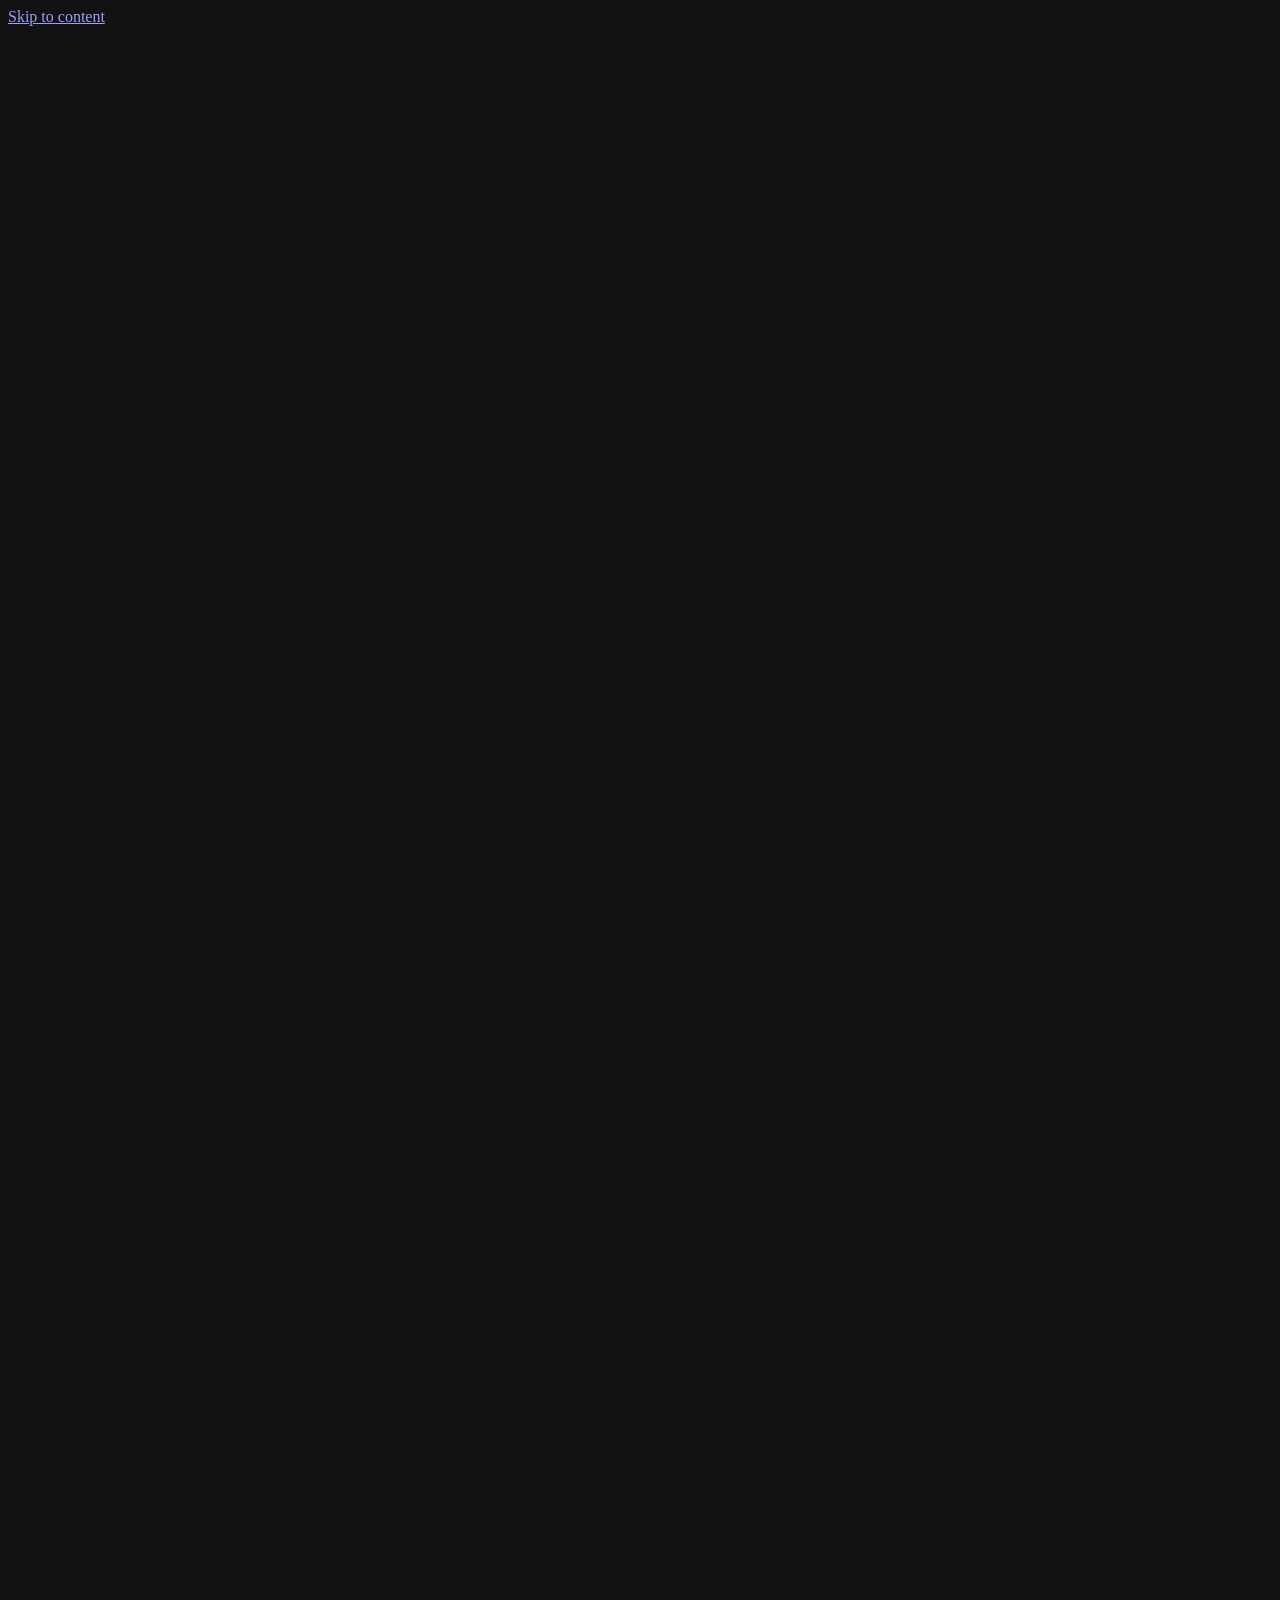
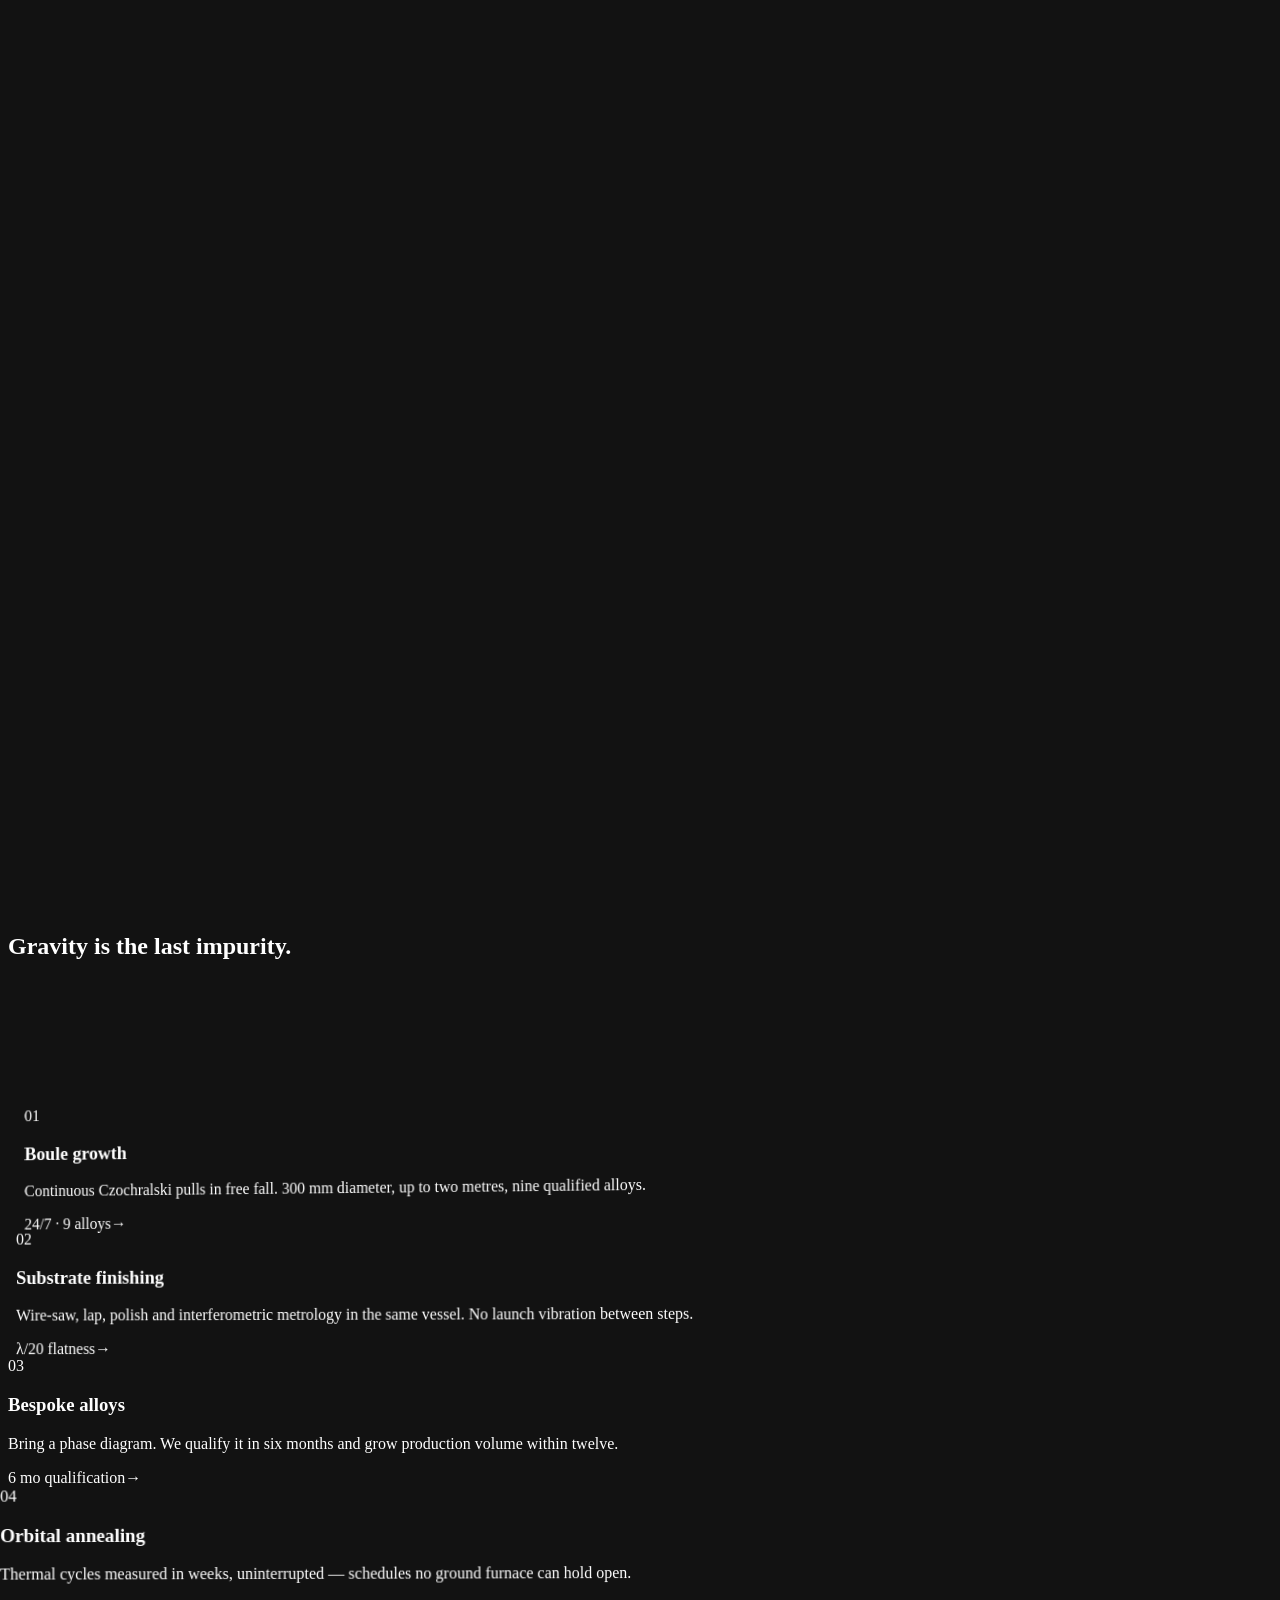
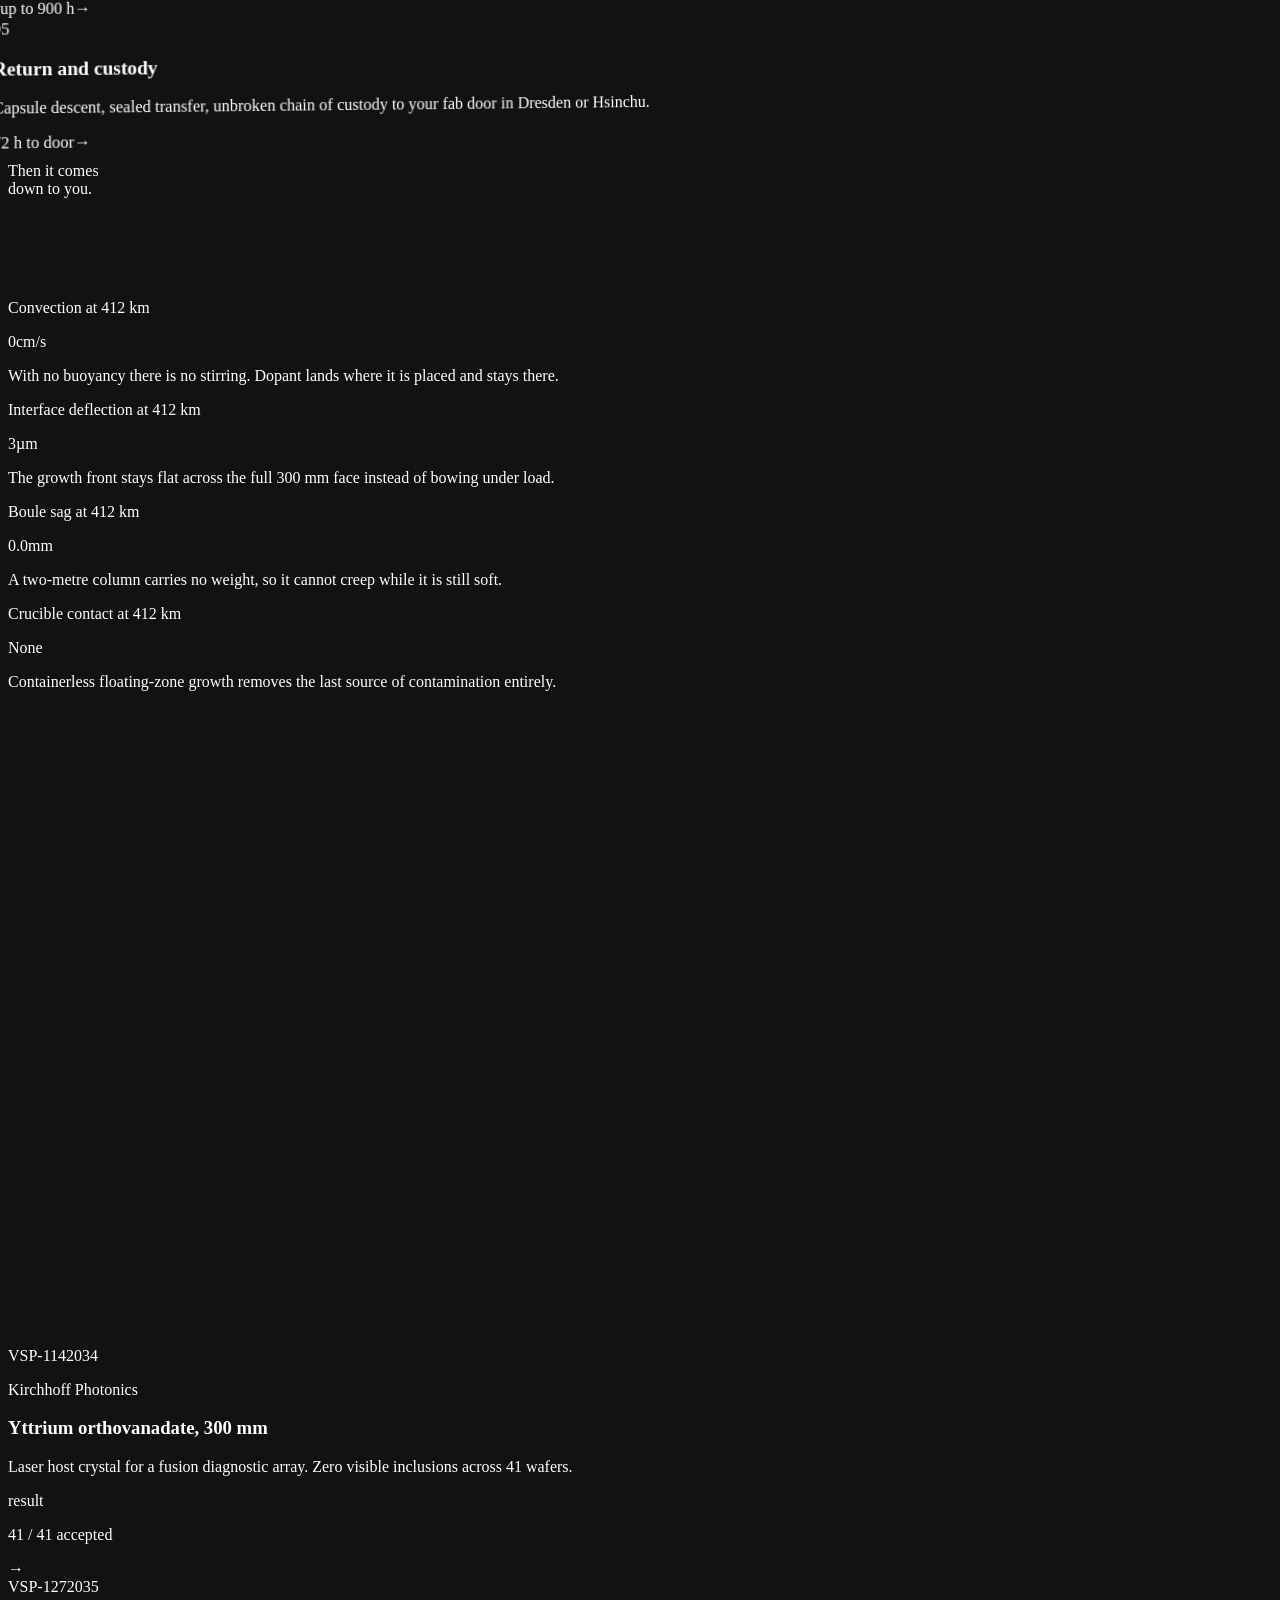
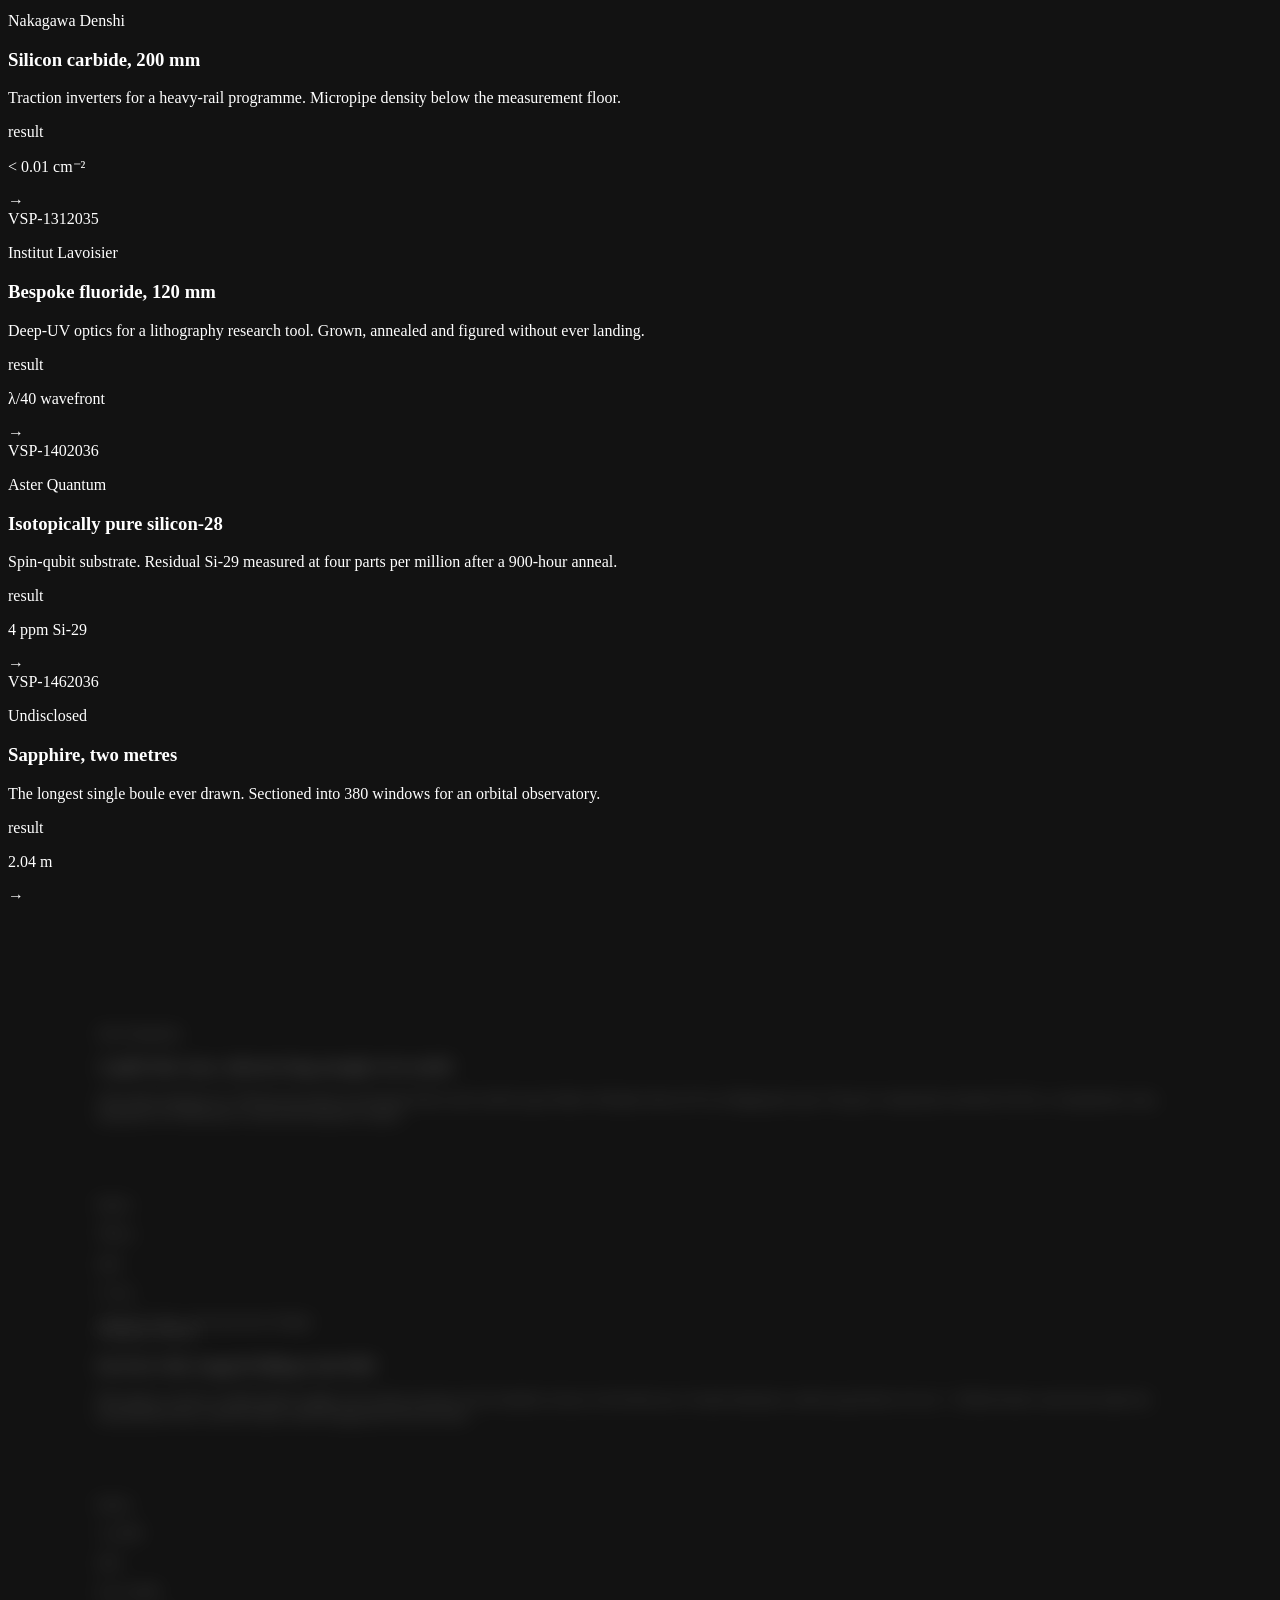
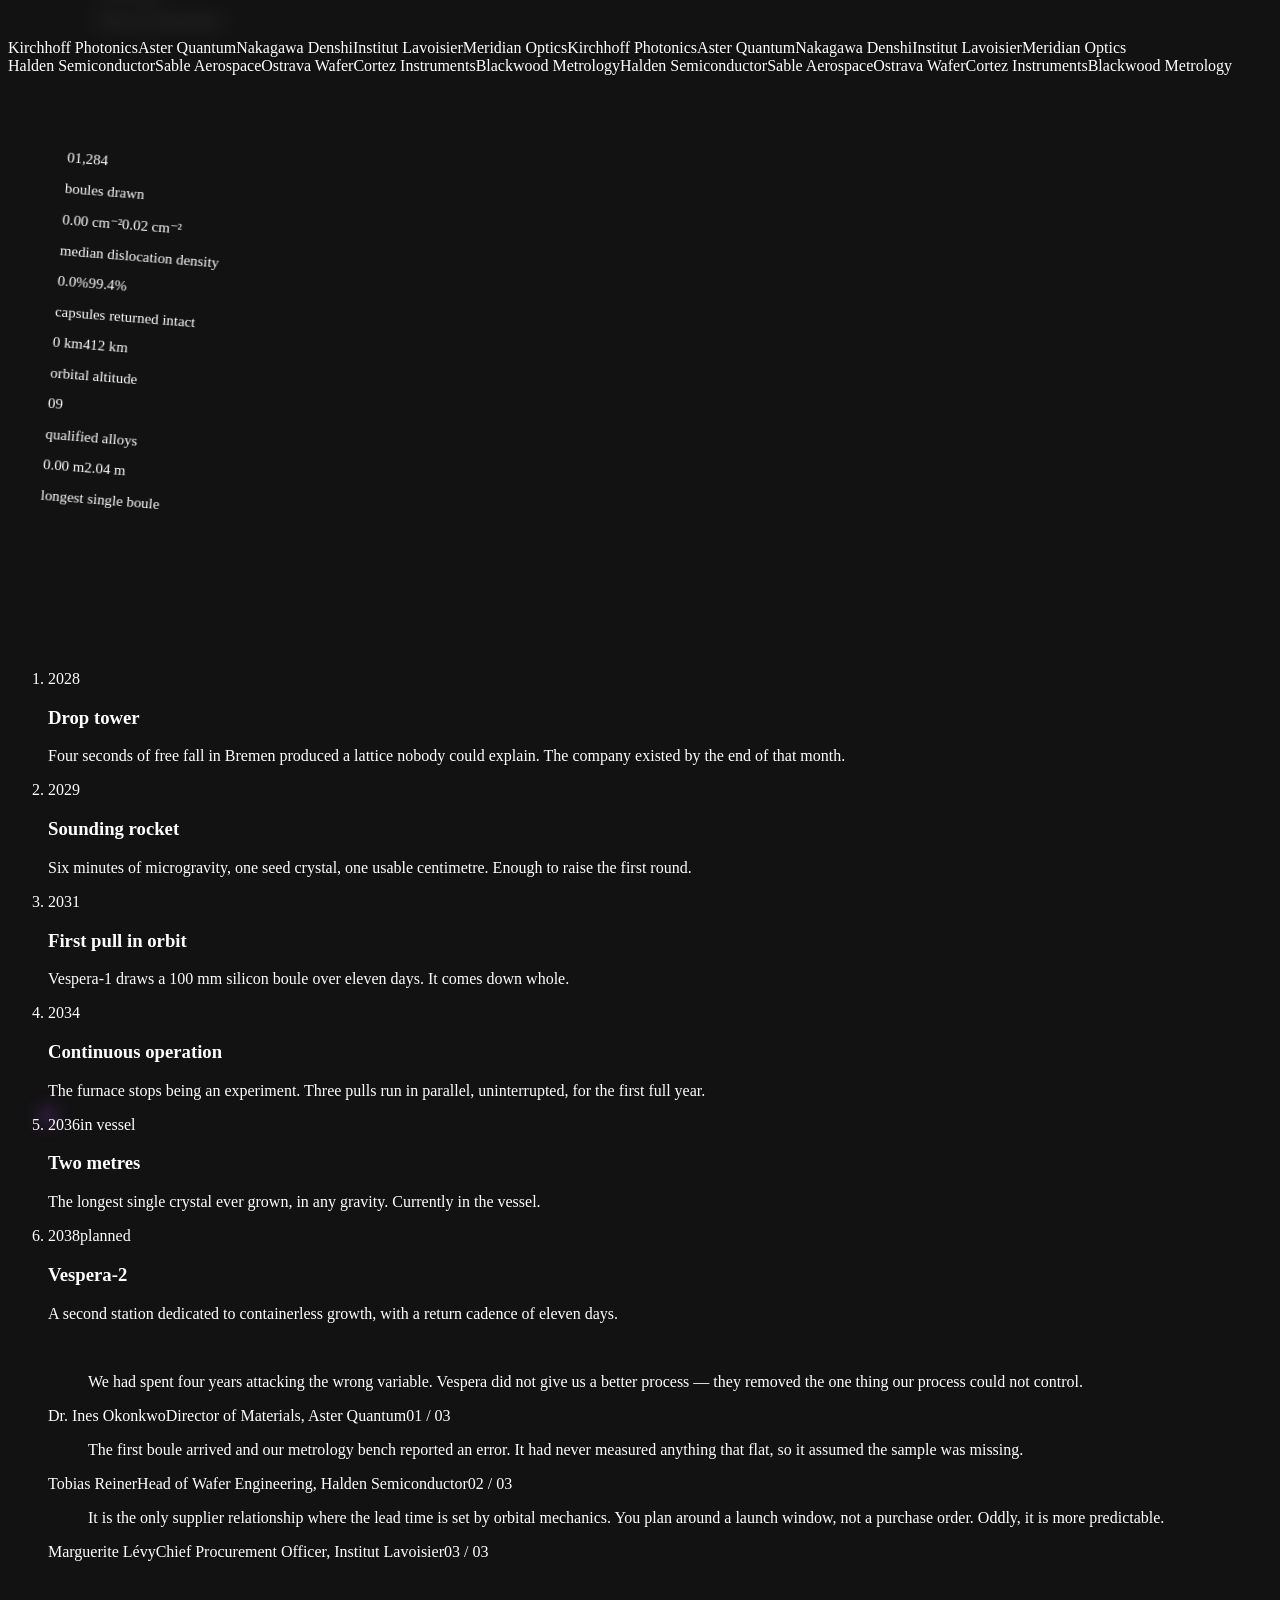
==== index.html @ f546d23c "feat: VESPERA static export (basePath /vespera)" ====
<!DOCTYPE html><html lang="en" class="syne_f7253c61-module__T1Oj9q__variable manrope_f31a9081-module__Bksh2q__variable ibm_plex_mono_eb6adcdb-module__rrPg2G__variable"><head><meta charSet="utf-8"/><meta name="viewport" content="width=device-width, initial-scale=1"/><link rel="preload" href="/vespera/_next/static/media/0c795a286deabae8-s.p.3vm0tq4e-zz_5.woff2" as="font" crossorigin="" type="font/woff2"/><link rel="preload" href="/vespera/_next/static/media/2fe89d53234c61d4-s.p.1u30mmyq6lnsd.woff2" as="font" crossorigin="" type="font/woff2"/><link rel="preload" href="/vespera/_next/static/media/68757d6cddeff913-s.p.1i-sca43-qwng.woff2" as="font" crossorigin="" type="font/woff2"/><link rel="preload" href="/vespera/_next/static/media/6ab0db14f70d8ed6-s.p.13hnt-xgp82zk.woff2" as="font" crossorigin="" type="font/woff2"/><link rel="preload" href="/vespera/_next/static/media/99e609270109b47d-s.p.40sczeszzbjw1.woff2" as="font" crossorigin="" type="font/woff2"/><link rel="preload" href="/vespera/_next/static/media/a343f882a40d2cc9-s.p.1sj6eobyi31rd.woff2" as="font" crossorigin="" type="font/woff2"/><link rel="preload" href="/vespera/_next/static/media/e94b8ab81811a983-s.p.07tvg3tgusgux.woff2" as="font" crossorigin="" type="font/woff2"/><link rel="preload" href="/vespera/_next/static/media/effe91970fc4db64-s.p.0oace-s_gkfks.woff2" as="font" crossorigin="" type="font/woff2"/><link rel="stylesheet" href="/vespera/_next/static/chunks/0xl10ac1zcgnk.css" data-precedence="next"/><link rel="preload" as="script" fetchPriority="low" href="/vespera/_next/static/chunks/10qmq145gw9g7.js"/><script src="/vespera/_next/static/chunks/21aqku9s1c4vu.js" async=""></script><script src="/vespera/_next/static/chunks/1vu5vd1u0ry6t.js" async=""></script><script src="/vespera/_next/static/chunks/turbopack-14ymic9exlk5l.js" async=""></script><script src="/vespera/_next/static/chunks/158myu8e_yme3.js" async=""></script><script src="/vespera/_next/static/chunks/0fpyrxx-_e9vw.js" async=""></script><script src="/vespera/_next/static/chunks/07z-359krqq09.js" async=""></script><script src="/vespera/_next/static/chunks/0x1m82hn9r4d9.js" async=""></script><script src="/vespera/_next/static/chunks/1cdlh4hfxcvys.js" async=""></script><meta name="next-size-adjust" content=""/><meta name="theme-color" content="#06040d"/><meta name="color-scheme" content="dark"/><title>VESPERA — the orbital crystal foundry</title><meta name="description" content="Vespera grows single-crystal boules in free fall at 412 km. No convection in the melt, no sag in the column: lattices that gravity makes impossible on the ground."/><link rel="canonical" href="/"/><link rel="alternate" hrefLang="en" href="/"/><link rel="alternate" hrefLang="tr" href="/tr"/><meta property="og:title" content="VESPERA — the orbital crystal foundry"/><meta property="og:description" content="Flawless lattices, grown where gravity can&#x27;t reach. 412 km, continuously since 2031."/><meta property="og:locale" content="en_GB"/><meta property="og:type" content="website"/><meta name="twitter:card" content="summary"/><meta name="twitter:title" content="VESPERA — the orbital crystal foundry"/><meta name="twitter:description" content="Flawless lattices, grown where gravity can&#x27;t reach. 412 km, continuously since 2031."/><link rel="icon" href="/vespera/icon.svg?icon.0u4c8n1nva7lz.svg" sizes="any" type="image/svg+xml"/><noscript><style>[data-reveal]{opacity:1!important;filter:none!important;transform:none!important}</style></noscript><script src="/vespera/_next/static/chunks/0cz1d0mv5g_q7.js" noModule=""></script></head><body class="bg-void text-ink antialiased"><div hidden=""><!--$--><!--/$--></div><a href="#main" class="sr-only focus:not-sr-only focus:fixed focus:left-6 focus:top-6 focus:z-[90] focus:rounded-full focus:bg-amethyst focus:px-5 focus:py-3 focus:text-sm focus:font-semibold focus:text-[#0a0616]">Skip to content</a><div aria-hidden="true" class="pointer-events-none fixed inset-0 z-0 overflow-hidden"><div class="absolute -left-[22%] -top-[28%] h-[78vw] w-[78vw] rounded-full blur-[130px]" style="background:radial-gradient(circle at 42% 42%, rgba(124,58,237,0.5), transparent 66%);animation:drift-slow 34s ease-in-out infinite;will-change:transform"></div><div class="absolute -right-[20%] top-[4%] h-[66vw] w-[66vw] rounded-full blur-[140px]" style="background:radial-gradient(circle at 58% 40%, rgba(168,85,247,0.42), transparent 68%);animation:drift-slow 44s ease-in-out infinite reverse;will-change:transform"></div><div class="absolute bottom-[-26%] left-[22%] h-[62vw] w-[62vw] rounded-full blur-[150px]" style="background:radial-gradient(circle at 50% 50%, rgba(46,16,101,0.85), transparent 66%);animation:drift-slow 52s ease-in-out infinite;will-change:transform"></div><div class="absolute inset-x-[-20%] top-[8%] h-[46vh] opacity-45 blur-[70px]" style="background:linear-gradient(96deg, transparent, rgba(168,85,247,0.34) 26%, rgba(219,228,255,0.16) 48%, rgba(76,29,149,0.4) 72%, transparent);transform:rotate(-7deg);animation:drift-slow 40s ease-in-out infinite;will-change:transform"></div><div class="absolute inset-x-0 bottom-0 h-[42vh]" style="background:linear-gradient(to top, rgba(46,16,101,0.5), transparent);filter:blur(30px)"></div><canvas class="absolute inset-0 h-full w-full"></canvas><div class="absolute inset-0" style="background:radial-gradient(ellipse 88% 62% at 50% 6%, transparent 38%, rgba(3,2,8,0.72) 100%)"></div></div><header class="fixed inset-x-0 top-0 z-50 px-4 pt-4 sm:px-7 sm:pt-6"><nav aria-label="Primary" data-reveal="" class="mx-auto flex max-w-[1400px] items-center justify-between rounded-full py-2.5 pl-6 pr-2.5 transition-all duration-700 glass" style="opacity:0;filter:blur(14px);transform:translateY(-32px)"><a href="#top" class="group flex items-center gap-3" aria-label="VESPERA — top"><svg viewBox="0 0 28 28" class="h-6 w-6 shrink-0" aria-hidden="true"><defs><linearGradient id="vmark" x1="0" y1="0" x2="1" y2="1"><stop offset="0%" stop-color="#dbe4ff"></stop><stop offset="55%" stop-color="#a855f7"></stop><stop offset="100%" stop-color="#4c1d95"></stop></linearGradient></defs><circle cx="14" cy="14" r="12" fill="none" stroke="url(#vmark)" stroke-width="1" opacity="0.55"></circle><path d="M14 4.6 22.1 9.3v9.4L14 23.4 5.9 18.7V9.3z" fill="none" stroke="url(#vmark)" stroke-width="1.3" stroke-linejoin="round"></path><path d="M14 9.4 18.4 12v5.2L14 19.8 9.6 17.2V12z" fill="url(#vmark)" opacity="0.42"></path></svg><span class="font-display text-[0.95rem] font-bold tracking-[0.24em] text-ink">VESPERA</span></a><ul class="hidden items-center gap-1 lg:flex"><li><a href="#about" class="relative rounded-full px-4 py-2 text-[0.86rem] text-mute transition-colors duration-300 hover:text-ink">Premise</a></li><li><a href="#services" class="relative rounded-full px-4 py-2 text-[0.86rem] text-mute transition-colors duration-300 hover:text-ink">Foundry</a></li><li><a href="#technology" class="relative rounded-full px-4 py-2 text-[0.86rem] text-mute transition-colors duration-300 hover:text-ink">Method</a></li><li><a href="#projects" class="relative rounded-full px-4 py-2 text-[0.86rem] text-mute transition-colors duration-300 hover:text-ink">Work</a></li><li><a href="#pricing" class="relative rounded-full px-4 py-2 text-[0.86rem] text-mute transition-colors duration-300 hover:text-ink">Contracts</a></li><li><a href="#contact" class="relative rounded-full px-4 py-2 text-[0.86rem] text-mute transition-colors duration-300 hover:text-ink">Contact</a></li></ul><div class="flex items-center gap-2"><nav aria-label="Language" class="flex items-center gap-0.5 rounded-full border border-white/10 bg-white/[0.04] p-0.5 hidden sm:flex"><a href="/vespera/" hrefLang="en" lang="en" aria-current="true" title="English" class="rounded-full px-2.5 py-1.5 font-mono text-[0.66rem] uppercase tracking-[0.14em] transition-colors duration-300 bg-white/10 text-ink">en</a><a href="/vespera/tr/" hrefLang="tr" lang="tr" title="Türkçe" class="rounded-full px-2.5 py-1.5 font-mono text-[0.66rem] uppercase tracking-[0.14em] transition-colors duration-300 text-mute hover:text-ink">tr</a></nav><a href="#contact" class="btn btn-primary btn-liquid hidden px-6 py-3 text-sm sm:inline-flex" style="transform:none">Request a boule</a><button type="button" aria-expanded="false" aria-controls="mobile-menu" aria-label="Open menu" class="btn-ghost flex h-11 w-11 items-center justify-center rounded-full lg:hidden"><span class="relative block h-3 w-4"><span class="absolute left-0 block h-px w-full bg-ink transition-transform duration-300" style="top:1px;transform:none"></span><span class="absolute left-0 block h-px w-full bg-ink transition-transform duration-300" style="top:11px;transform:none"></span></span></button></div></nav></header><main id="main"><section id="top" class="relative isolate flex min-h-[100svh] flex-col justify-center overflow-hidden px-5 pb-16 pt-32 sm:px-8"><div data-reveal="" class="absolute inset-0 -z-10" style="opacity:0"><!--$!--><template data-dgst="BAILOUT_TO_CLIENT_SIDE_RENDERING"></template><div aria-hidden="true" class="absolute inset-0 flex items-center justify-center"><div class="h-[46vh] w-[46vh] rounded-full blur-[70px]" style="background:radial-gradient(circle at 50% 45%, rgba(168,85,247,0.5), rgba(76,29,149,0.28) 46%, transparent 70%);animation:drift-slow 20s ease-in-out infinite"></div></div><!--/$--></div><div aria-hidden="true" class="pointer-events-none absolute inset-0 -z-10" style="background:radial-gradient(ellipse 60% 46% at 50% 40%, rgba(6,4,13,0.94), rgba(6,4,13,0.72) 48%, rgba(6,4,13,0.28) 72%, transparent 88%)"></div><div aria-hidden="true" class="pointer-events-none absolute inset-x-0 bottom-0 -z-10 h-[34vh]" style="background:linear-gradient(to top, #06040d 12%, rgba(6,4,13,0.72) 48%, transparent)"></div><div class="relative mx-auto flex w-full max-w-[1180px] flex-1 flex-col items-center justify-center text-center"><p data-reveal="" class="glass inline-flex items-center gap-3 rounded-full px-4 py-2.5" style="opacity:0;filter:blur(14px);transform:translateY(26px)"><span class="h-1.5 w-1.5 rounded-full bg-amethyst" style="animation:pulse-dot 2.6s ease-out infinite"></span><span class="font-mono text-[0.66rem] uppercase tracking-[0.2em] text-mute">Station Vespera-1 · low Earth orbit · 412 km</span></p><h1 class="mt-9 text-[clamp(2.6rem,7.6vw,6.8rem)] font-bold leading-[0.9] tracking-[-0.045em]"><span class="block" aria-label="We grow crystal"><span class="inline-block whitespace-nowrap" aria-hidden="true"><span data-reveal="" class="inline-block will-change-transform" style="opacity:0;filter:blur(10px);transform:translateY(0.62em) rotateX(-78deg)">W</span><span data-reveal="" class="inline-block will-change-transform" style="opacity:0;filter:blur(10px);transform:translateY(0.62em) rotateX(-78deg)">e</span><span class="inline-block"> </span></span><span class="inline-block whitespace-nowrap" aria-hidden="true"><span data-reveal="" class="inline-block will-change-transform" style="opacity:0;filter:blur(10px);transform:translateY(0.62em) rotateX(-78deg)">g</span><span data-reveal="" class="inline-block will-change-transform" style="opacity:0;filter:blur(10px);transform:translateY(0.62em) rotateX(-78deg)">r</span><span data-reveal="" class="inline-block will-change-transform" style="opacity:0;filter:blur(10px);transform:translateY(0.62em) rotateX(-78deg)">o</span><span data-reveal="" class="inline-block will-change-transform" style="opacity:0;filter:blur(10px);transform:translateY(0.62em) rotateX(-78deg)">w</span><span class="inline-block"> </span></span><span class="inline-block whitespace-nowrap" aria-hidden="true"><span data-reveal="" class="inline-block will-change-transform" style="opacity:0;filter:blur(10px);transform:translateY(0.62em) rotateX(-78deg)">c</span><span data-reveal="" class="inline-block will-change-transform" style="opacity:0;filter:blur(10px);transform:translateY(0.62em) rotateX(-78deg)">r</span><span data-reveal="" class="inline-block will-change-transform" style="opacity:0;filter:blur(10px);transform:translateY(0.62em) rotateX(-78deg)">y</span><span data-reveal="" class="inline-block will-change-transform" style="opacity:0;filter:blur(10px);transform:translateY(0.62em) rotateX(-78deg)">s</span><span data-reveal="" class="inline-block will-change-transform" style="opacity:0;filter:blur(10px);transform:translateY(0.62em) rotateX(-78deg)">t</span><span data-reveal="" class="inline-block will-change-transform" style="opacity:0;filter:blur(10px);transform:translateY(0.62em) rotateX(-78deg)">a</span><span data-reveal="" class="inline-block will-change-transform" style="opacity:0;filter:blur(10px);transform:translateY(0.62em) rotateX(-78deg)">l</span></span></span><span class="block" aria-label="where gravity"><span class="inline-block whitespace-nowrap" aria-hidden="true"><span data-reveal="" class="inline-block will-change-transform" style="opacity:0;filter:blur(10px);transform:translateY(0.62em) rotateX(-78deg)">w</span><span data-reveal="" class="inline-block will-change-transform" style="opacity:0;filter:blur(10px);transform:translateY(0.62em) rotateX(-78deg)">h</span><span data-reveal="" class="inline-block will-change-transform" style="opacity:0;filter:blur(10px);transform:translateY(0.62em) rotateX(-78deg)">e</span><span data-reveal="" class="inline-block will-change-transform" style="opacity:0;filter:blur(10px);transform:translateY(0.62em) rotateX(-78deg)">r</span><span data-reveal="" class="inline-block will-change-transform" style="opacity:0;filter:blur(10px);transform:translateY(0.62em) rotateX(-78deg)">e</span><span class="inline-block"> </span></span><span class="inline-block whitespace-nowrap" aria-hidden="true"><span data-reveal="" class="inline-block will-change-transform" style="opacity:0;filter:blur(10px);transform:translateY(0.62em) rotateX(-78deg)">g</span><span data-reveal="" class="inline-block will-change-transform" style="opacity:0;filter:blur(10px);transform:translateY(0.62em) rotateX(-78deg)">r</span><span data-reveal="" class="inline-block will-change-transform" style="opacity:0;filter:blur(10px);transform:translateY(0.62em) rotateX(-78deg)">a</span><span data-reveal="" class="inline-block will-change-transform" style="opacity:0;filter:blur(10px);transform:translateY(0.62em) rotateX(-78deg)">v</span><span data-reveal="" class="inline-block will-change-transform" style="opacity:0;filter:blur(10px);transform:translateY(0.62em) rotateX(-78deg)">i</span><span data-reveal="" class="inline-block will-change-transform" style="opacity:0;filter:blur(10px);transform:translateY(0.62em) rotateX(-78deg)">t</span><span data-reveal="" class="inline-block will-change-transform" style="opacity:0;filter:blur(10px);transform:translateY(0.62em) rotateX(-78deg)">y</span></span></span><span data-reveal="" class="prism block" style="opacity:0;filter:blur(20px);transform:translateY(34px) scale(0.96)">can&#x27;t reach.</span></h1><p data-reveal="" class="mt-9 max-w-[46rem] text-[1.05rem] leading-[1.7] text-mute" style="opacity:0;filter:blur(14px);transform:translateY(26px)">Vespera operates the first orbital crystal foundry. In free fall the melt stops stirring and the boule stops sagging, so the lattice comes down measurably closer to perfect.</p><div data-reveal="" class="mt-11 flex flex-wrap items-center justify-center gap-3" style="opacity:0;filter:blur(14px);transform:translateY(26px)"><a href="#contact" class="btn btn-primary btn-liquid" style="transform:none">Request a boule<svg width="15" height="15" viewBox="0 0 16 16" fill="none" aria-hidden="true"><path d="M3 8h10M9 4l4 4-4 4" stroke="currentColor" stroke-width="1.7" stroke-linecap="round" stroke-linejoin="round"></path></svg></a><a href="#technology" class="btn btn-ghost btn-liquid" style="transform:none">See the method</a></div></div><div data-reveal="" class="relative mx-auto mt-14 flex w-full max-w-[1180px] flex-wrap items-end justify-between gap-8 border-t border-white/8 pt-8" style="opacity:0;filter:blur(14px);transform:translateY(26px)"><dl class="flex flex-wrap items-baseline gap-x-12 gap-y-5"><div><dt class="eyebrow mb-2">dislocation density</dt><dd class="font-display text-2xl font-bold tabular-nums text-ink">0.02<span class="ml-1 text-base font-medium text-amethyst">cm⁻²</span></dd></div><div><dt class="eyebrow mb-2">orbit</dt><dd class="font-display text-2xl font-bold tabular-nums text-ink">412<span class="ml-1 text-base font-medium text-amethyst">km</span></dd></div><div><dt class="eyebrow mb-2">alloys in production</dt><dd class="font-display text-2xl font-bold tabular-nums text-ink">09<span class="ml-1 text-base font-medium text-amethyst"></span></dd></div></dl><button type="button" class="group flex items-center gap-4 text-mute transition-colors hover:text-ink"><span class="eyebrow">Begin descent</span><span class="relative block h-12 w-px overflow-hidden bg-white/14"><span class="absolute inset-x-0 top-0 block h-5 bg-amethyst" style="animation:scroll-cue 2.4s ease-in-out infinite"></span></span></button></div><style>
        @keyframes scroll-cue {
          0%        { transform: translateY(-100%); }
          60%, 100% { transform: translateY(340%); }
        }
      </style></section><section id="about" aria-labelledby="about-title" class="relative z-10 px-5 py-32 sm:px-8 sm:py-44"><div class="mx-auto grid max-w-[1280px] gap-16 lg:grid-cols-[0.92fr_1.08fr] lg:gap-24"><div class="lg:sticky lg:top-32 lg:h-fit"><div data-reveal="" style="opacity:0;filter:blur(16px);transform:translateY(30px)"><p class="eyebrow mb-8">The premise</p></div><h2 class="display block max-w-[11ch] text-[clamp(2.4rem,5.4vw,4.6rem)]" aria-label="Gravity is the last impurity."><span class="inline-block whitespace-nowrap" aria-hidden="true"><span data-reveal="" class="inline-block will-change-transform" style="opacity:0;filter:blur(10px);transform:translateY(0.62em) rotateX(-78deg)">G</span><span data-reveal="" class="inline-block will-change-transform" style="opacity:0;filter:blur(10px);transform:translateY(0.62em) rotateX(-78deg)">r</span><span data-reveal="" class="inline-block will-change-transform" style="opacity:0;filter:blur(10px);transform:translateY(0.62em) rotateX(-78deg)">a</span><span data-reveal="" class="inline-block will-change-transform" style="opacity:0;filter:blur(10px);transform:translateY(0.62em) rotateX(-78deg)">v</span><span data-reveal="" class="inline-block will-change-transform" style="opacity:0;filter:blur(10px);transform:translateY(0.62em) rotateX(-78deg)">i</span><span data-reveal="" class="inline-block will-change-transform" style="opacity:0;filter:blur(10px);transform:translateY(0.62em) rotateX(-78deg)">t</span><span data-reveal="" class="inline-block will-change-transform" style="opacity:0;filter:blur(10px);transform:translateY(0.62em) rotateX(-78deg)">y</span><span class="inline-block"> </span></span><span class="inline-block whitespace-nowrap" aria-hidden="true"><span data-reveal="" class="inline-block will-change-transform" style="opacity:0;filter:blur(10px);transform:translateY(0.62em) rotateX(-78deg)">i</span><span data-reveal="" class="inline-block will-change-transform" style="opacity:0;filter:blur(10px);transform:translateY(0.62em) rotateX(-78deg)">s</span><span class="inline-block"> </span></span><span class="inline-block whitespace-nowrap" aria-hidden="true"><span data-reveal="" class="inline-block will-change-transform" style="opacity:0;filter:blur(10px);transform:translateY(0.62em) rotateX(-78deg)">t</span><span data-reveal="" class="inline-block will-change-transform" style="opacity:0;filter:blur(10px);transform:translateY(0.62em) rotateX(-78deg)">h</span><span data-reveal="" class="inline-block will-change-transform" style="opacity:0;filter:blur(10px);transform:translateY(0.62em) rotateX(-78deg)">e</span><span class="inline-block"> </span></span><span class="inline-block whitespace-nowrap" aria-hidden="true"><span data-reveal="" class="inline-block will-change-transform" style="opacity:0;filter:blur(10px);transform:translateY(0.62em) rotateX(-78deg)">l</span><span data-reveal="" class="inline-block will-change-transform" style="opacity:0;filter:blur(10px);transform:translateY(0.62em) rotateX(-78deg)">a</span><span data-reveal="" class="inline-block will-change-transform" style="opacity:0;filter:blur(10px);transform:translateY(0.62em) rotateX(-78deg)">s</span><span data-reveal="" class="inline-block will-change-transform" style="opacity:0;filter:blur(10px);transform:translateY(0.62em) rotateX(-78deg)">t</span><span class="inline-block"> </span></span><span class="inline-block whitespace-nowrap" aria-hidden="true"><span data-reveal="" class="inline-block will-change-transform" style="opacity:0;filter:blur(10px);transform:translateY(0.62em) rotateX(-78deg)">i</span><span data-reveal="" class="inline-block will-change-transform" style="opacity:0;filter:blur(10px);transform:translateY(0.62em) rotateX(-78deg)">m</span><span data-reveal="" class="inline-block will-change-transform" style="opacity:0;filter:blur(10px);transform:translateY(0.62em) rotateX(-78deg)">p</span><span data-reveal="" class="inline-block will-change-transform" style="opacity:0;filter:blur(10px);transform:translateY(0.62em) rotateX(-78deg)">u</span><span data-reveal="" class="inline-block will-change-transform" style="opacity:0;filter:blur(10px);transform:translateY(0.62em) rotateX(-78deg)">r</span><span data-reveal="" class="inline-block will-change-transform" style="opacity:0;filter:blur(10px);transform:translateY(0.62em) rotateX(-78deg)">i</span><span data-reveal="" class="inline-block will-change-transform" style="opacity:0;filter:blur(10px);transform:translateY(0.62em) rotateX(-78deg)">t</span><span data-reveal="" class="inline-block will-change-transform" style="opacity:0;filter:blur(10px);transform:translateY(0.62em) rotateX(-78deg)">y</span><span data-reveal="" class="inline-block will-change-transform" style="opacity:0;filter:blur(10px);transform:translateY(0.62em) rotateX(-78deg)">.</span></span></h2><div data-reveal="" style="opacity:0;filter:blur(16px);transform:translateY(30px)"><div class="mt-12 flex items-center gap-5"><span class="relative block h-32 w-px bg-white/10"><span aria-hidden="true" class="absolute inset-0 block origin-top" style="transform:scaleY(0)"><span class="block h-full w-full" style="background:linear-gradient(to bottom,#dbe4ff,#a855f7 55%,#4c1d95);box-shadow:0 0 18px 1px rgba(168,85,247,0.7)"></span></span></span><span class="eyebrow" style="opacity:0.15">three parts</span></div></div></div><ol class="flex flex-col gap-24 sm:gap-32"><li data-reveal="" style="opacity:0;filter:blur(20px);transform:translateY(44px)"><div class="glass lit-surface relative overflow-hidden rounded-slab p-8 sm:p-11"><span aria-hidden="true" class="pointer-events-none absolute -right-3 -top-8 font-display text-[8rem] font-bold leading-none text-white/[0.035] sm:text-[11rem]">01</span><p class="eyebrow mb-6">chapter<!-- --> <!-- -->01</p><h3 class="max-w-[20ch] text-[clamp(1.5rem,2.6vw,2.2rem)] font-bold tracking-[-0.03em]">Every furnace on Earth shares one flaw</h3><p class="mt-6 max-w-[54ch] text-[1.02rem] leading-[1.75] text-mute">Convection stirs the melt. The boule sags under its own weight. The lattice inherits both, and no amount of chilling, spinning or doping removes them — you cannot switch off the field.</p></div></li><li data-reveal="" style="opacity:0;filter:blur(20px);transform:translateY(44px)"><div class="glass lit-surface relative overflow-hidden rounded-slab p-8 sm:p-11"><span aria-hidden="true" class="pointer-events-none absolute -right-3 -top-8 font-display text-[8rem] font-bold leading-none text-white/[0.035] sm:text-[11rem]">02</span><p class="eyebrow mb-6">chapter<!-- --> <!-- -->02</p><h3 class="max-w-[20ch] text-[clamp(1.5rem,2.6vw,2.2rem)] font-bold tracking-[-0.03em]">In free fall the melt goes still</h3><p class="mt-6 max-w-[54ch] text-[1.02rem] leading-[1.75] text-mute">Heat moves by conduction alone. The solid-liquid interface stays flat to within a few microns, and the seed draws a column that is straight in a way no terrestrial puller can match.</p></div></li><li data-reveal="" style="opacity:0;filter:blur(20px);transform:translateY(44px)"><div class="glass lit-surface relative overflow-hidden rounded-slab p-8 sm:p-11"><span aria-hidden="true" class="pointer-events-none absolute -right-3 -top-8 font-display text-[8rem] font-bold leading-none text-white/[0.035] sm:text-[11rem]">03</span><p class="eyebrow mb-6">chapter<!-- --> <!-- -->03</p><h3 class="max-w-[20ch] text-[clamp(1.5rem,2.6vw,2.2rem)] font-bold tracking-[-0.03em]">Nothing about the chemistry is new</h3><p class="mt-6 max-w-[54ch] text-[1.02rem] leading-[1.75] text-mute">We use the same Czochralski pull that Poland described in 1916. The only variable we removed is the one nobody could reach. Vespera-1 has drawn boules continuously since March 2031.</p></div></li></ol></div><h2 id="about-title" class="sr-only">Gravity is the last impurity.</h2></section><section id="services" aria-labelledby="services-title" class="relative z-10 overflow-hidden py-24"><div class="mx-auto max-w-[1280px] px-5 sm:px-8"><div data-reveal="" style="opacity:0;filter:blur(16px);transform:translateY(30px)"><p class="eyebrow mb-7">The foundry</p></div><div class="flex flex-wrap items-end justify-between gap-8"><h2 id="services-title" class="display block max-w-[13ch] text-[clamp(2.2rem,5vw,4.2rem)]" aria-label="Five things happen above you."><span class="inline-block whitespace-nowrap" aria-hidden="true"><span data-reveal="" class="inline-block will-change-transform" style="opacity:0;filter:blur(10px);transform:translateY(0.62em) rotateX(-78deg)">F</span><span data-reveal="" class="inline-block will-change-transform" style="opacity:0;filter:blur(10px);transform:translateY(0.62em) rotateX(-78deg)">i</span><span data-reveal="" class="inline-block will-change-transform" style="opacity:0;filter:blur(10px);transform:translateY(0.62em) rotateX(-78deg)">v</span><span data-reveal="" class="inline-block will-change-transform" style="opacity:0;filter:blur(10px);transform:translateY(0.62em) rotateX(-78deg)">e</span><span class="inline-block"> </span></span><span class="inline-block whitespace-nowrap" aria-hidden="true"><span data-reveal="" class="inline-block will-change-transform" style="opacity:0;filter:blur(10px);transform:translateY(0.62em) rotateX(-78deg)">t</span><span data-reveal="" class="inline-block will-change-transform" style="opacity:0;filter:blur(10px);transform:translateY(0.62em) rotateX(-78deg)">h</span><span data-reveal="" class="inline-block will-change-transform" style="opacity:0;filter:blur(10px);transform:translateY(0.62em) rotateX(-78deg)">i</span><span data-reveal="" class="inline-block will-change-transform" style="opacity:0;filter:blur(10px);transform:translateY(0.62em) rotateX(-78deg)">n</span><span data-reveal="" class="inline-block will-change-transform" style="opacity:0;filter:blur(10px);transform:translateY(0.62em) rotateX(-78deg)">g</span><span data-reveal="" class="inline-block will-change-transform" style="opacity:0;filter:blur(10px);transform:translateY(0.62em) rotateX(-78deg)">s</span><span class="inline-block"> </span></span><span class="inline-block whitespace-nowrap" aria-hidden="true"><span data-reveal="" class="inline-block will-change-transform" style="opacity:0;filter:blur(10px);transform:translateY(0.62em) rotateX(-78deg)">h</span><span data-reveal="" class="inline-block will-change-transform" style="opacity:0;filter:blur(10px);transform:translateY(0.62em) rotateX(-78deg)">a</span><span data-reveal="" class="inline-block will-change-transform" style="opacity:0;filter:blur(10px);transform:translateY(0.62em) rotateX(-78deg)">p</span><span data-reveal="" class="inline-block will-change-transform" style="opacity:0;filter:blur(10px);transform:translateY(0.62em) rotateX(-78deg)">p</span><span data-reveal="" class="inline-block will-change-transform" style="opacity:0;filter:blur(10px);transform:translateY(0.62em) rotateX(-78deg)">e</span><span data-reveal="" class="inline-block will-change-transform" style="opacity:0;filter:blur(10px);transform:translateY(0.62em) rotateX(-78deg)">n</span><span class="inline-block"> </span></span><span class="inline-block whitespace-nowrap" aria-hidden="true"><span data-reveal="" class="inline-block will-change-transform" style="opacity:0;filter:blur(10px);transform:translateY(0.62em) rotateX(-78deg)">a</span><span data-reveal="" class="inline-block will-change-transform" style="opacity:0;filter:blur(10px);transform:translateY(0.62em) rotateX(-78deg)">b</span><span data-reveal="" class="inline-block will-change-transform" style="opacity:0;filter:blur(10px);transform:translateY(0.62em) rotateX(-78deg)">o</span><span data-reveal="" class="inline-block will-change-transform" style="opacity:0;filter:blur(10px);transform:translateY(0.62em) rotateX(-78deg)">v</span><span data-reveal="" class="inline-block will-change-transform" style="opacity:0;filter:blur(10px);transform:translateY(0.62em) rotateX(-78deg)">e</span><span class="inline-block"> </span></span><span class="inline-block whitespace-nowrap" aria-hidden="true"><span data-reveal="" class="inline-block will-change-transform" style="opacity:0;filter:blur(10px);transform:translateY(0.62em) rotateX(-78deg)">y</span><span data-reveal="" class="inline-block will-change-transform" style="opacity:0;filter:blur(10px);transform:translateY(0.62em) rotateX(-78deg)">o</span><span data-reveal="" class="inline-block will-change-transform" style="opacity:0;filter:blur(10px);transform:translateY(0.62em) rotateX(-78deg)">u</span><span data-reveal="" class="inline-block will-change-transform" style="opacity:0;filter:blur(10px);transform:translateY(0.62em) rotateX(-78deg)">.</span></span></h2><div data-reveal="" style="opacity:0;filter:blur(16px);transform:translateY(30px)"><p class="max-w-[34ch] text-[1rem] leading-[1.7] text-mute">Every stage runs inside one pressure vessel. The crystal is never handled twice.</p></div></div></div><div class="mt-16 overflow-hidden sm:mt-20"><div class="rail gap-6 px-5 sm:gap-8 sm:px-8" style="perspective:1400px"><article class="glass lit-surface group relative flex h-[26rem] w-[20rem] shrink-0 flex-col justify-between overflow-hidden rounded-slab p-8 transition-transform duration-700 hover:-translate-y-2 sm:h-[30rem] sm:w-[25rem] sm:p-10" style="transform:rotateY(-3.2deg)"><div aria-hidden="true" class="absolute inset-x-0 top-0 h-px" style="background:linear-gradient(90deg,transparent,rgba(168,85,247,0.85),transparent)"></div><div><span class="font-mono text-[0.7rem] tracking-[0.28em] text-amethyst">01</span><h3 class="mt-7 text-[1.7rem] font-bold tracking-[-0.03em]">Boule growth</h3><p class="mt-5 text-[0.97rem] leading-[1.7] text-mute">Continuous Czochralski pulls in free fall. 300 mm diameter, up to two metres, nine qualified alloys.</p></div><div class="flex items-center justify-between border-t border-white/8 pt-6"><span class="font-mono text-[0.72rem] text-ice/80">24/7 · 9 alloys</span><span aria-hidden="true" class="grid h-9 w-9 place-items-center rounded-full border border-white/12 text-amethyst transition-all duration-500 group-hover:border-amethyst/60 group-hover:bg-amethyst/10">→</span></div></article><article class="glass lit-surface group relative flex h-[26rem] w-[20rem] shrink-0 flex-col justify-between overflow-hidden rounded-slab p-8 transition-transform duration-700 hover:-translate-y-2 sm:h-[30rem] sm:w-[25rem] sm:p-10" style="transform:rotateY(-1.6deg)"><div aria-hidden="true" class="absolute inset-x-0 top-0 h-px" style="background:linear-gradient(90deg,transparent,rgba(168,85,247,0.85),transparent)"></div><div><span class="font-mono text-[0.7rem] tracking-[0.28em] text-amethyst">02</span><h3 class="mt-7 text-[1.7rem] font-bold tracking-[-0.03em]">Substrate finishing</h3><p class="mt-5 text-[0.97rem] leading-[1.7] text-mute">Wire-saw, lap, polish and interferometric metrology in the same vessel. No launch vibration between steps.</p></div><div class="flex items-center justify-between border-t border-white/8 pt-6"><span class="font-mono text-[0.72rem] text-ice/80">λ/20 flatness</span><span aria-hidden="true" class="grid h-9 w-9 place-items-center rounded-full border border-white/12 text-amethyst transition-all duration-500 group-hover:border-amethyst/60 group-hover:bg-amethyst/10">→</span></div></article><article class="glass lit-surface group relative flex h-[26rem] w-[20rem] shrink-0 flex-col justify-between overflow-hidden rounded-slab p-8 transition-transform duration-700 hover:-translate-y-2 sm:h-[30rem] sm:w-[25rem] sm:p-10" style="transform:rotateY(0deg)"><div aria-hidden="true" class="absolute inset-x-0 top-0 h-px" style="background:linear-gradient(90deg,transparent,rgba(168,85,247,0.85),transparent)"></div><div><span class="font-mono text-[0.7rem] tracking-[0.28em] text-amethyst">03</span><h3 class="mt-7 text-[1.7rem] font-bold tracking-[-0.03em]">Bespoke alloys</h3><p class="mt-5 text-[0.97rem] leading-[1.7] text-mute">Bring a phase diagram. We qualify it in six months and grow production volume within twelve.</p></div><div class="flex items-center justify-between border-t border-white/8 pt-6"><span class="font-mono text-[0.72rem] text-ice/80">6 mo qualification</span><span aria-hidden="true" class="grid h-9 w-9 place-items-center rounded-full border border-white/12 text-amethyst transition-all duration-500 group-hover:border-amethyst/60 group-hover:bg-amethyst/10">→</span></div></article><article class="glass lit-surface group relative flex h-[26rem] w-[20rem] shrink-0 flex-col justify-between overflow-hidden rounded-slab p-8 transition-transform duration-700 hover:-translate-y-2 sm:h-[30rem] sm:w-[25rem] sm:p-10" style="transform:rotateY(1.6deg)"><div aria-hidden="true" class="absolute inset-x-0 top-0 h-px" style="background:linear-gradient(90deg,transparent,rgba(168,85,247,0.85),transparent)"></div><div><span class="font-mono text-[0.7rem] tracking-[0.28em] text-amethyst">04</span><h3 class="mt-7 text-[1.7rem] font-bold tracking-[-0.03em]">Orbital annealing</h3><p class="mt-5 text-[0.97rem] leading-[1.7] text-mute">Thermal cycles measured in weeks, uninterrupted — schedules no ground furnace can hold open.</p></div><div class="flex items-center justify-between border-t border-white/8 pt-6"><span class="font-mono text-[0.72rem] text-ice/80">up to 900 h</span><span aria-hidden="true" class="grid h-9 w-9 place-items-center rounded-full border border-white/12 text-amethyst transition-all duration-500 group-hover:border-amethyst/60 group-hover:bg-amethyst/10">→</span></div></article><article class="glass lit-surface group relative flex h-[26rem] w-[20rem] shrink-0 flex-col justify-between overflow-hidden rounded-slab p-8 transition-transform duration-700 hover:-translate-y-2 sm:h-[30rem] sm:w-[25rem] sm:p-10" style="transform:rotateY(3.2deg)"><div aria-hidden="true" class="absolute inset-x-0 top-0 h-px" style="background:linear-gradient(90deg,transparent,rgba(168,85,247,0.85),transparent)"></div><div><span class="font-mono text-[0.7rem] tracking-[0.28em] text-amethyst">05</span><h3 class="mt-7 text-[1.7rem] font-bold tracking-[-0.03em]">Return and custody</h3><p class="mt-5 text-[0.97rem] leading-[1.7] text-mute">Capsule descent, sealed transfer, unbroken chain of custody to your fab door in Dresden or Hsinchu.</p></div><div class="flex items-center justify-between border-t border-white/8 pt-6"><span class="font-mono text-[0.72rem] text-ice/80">72 h to door</span><span aria-hidden="true" class="grid h-9 w-9 place-items-center rounded-full border border-white/12 text-amethyst transition-all duration-500 group-hover:border-amethyst/60 group-hover:bg-amethyst/10">→</span></div></article><div class="flex h-[26rem] w-[22rem] shrink-0 items-center pr-5 sm:h-[30rem] sm:pr-8"><p class="display text-[clamp(1.6rem,3vw,2.6rem)] leading-[1.05] text-mute">Then it comes<br/><span class="prism">down to you.</span></p></div></div></div></section><section id="technology" aria-labelledby="tech-title" class="relative z-10 overflow-hidden px-5 py-32 sm:px-8 sm:py-44"><div aria-hidden="true" class="pointer-events-none absolute inset-x-[-10%] top-[12%] h-[36vh] opacity-40 blur-[80px]" style="transform:translateY(60px)"><div class="h-full w-full" style="background:linear-gradient(100deg,transparent,rgba(168,85,247,0.45) 30%,rgba(219,228,255,0.2) 52%,rgba(76,29,149,0.5) 74%,transparent);transform:rotate(-5deg)"></div></div><div class="mx-auto max-w-[1280px]"><div data-reveal="" style="opacity:0;filter:blur(16px);transform:translateY(30px)"><p class="eyebrow mb-7">The method</p></div><h2 id="tech-title" class="display block max-w-[15ch] text-[clamp(2.2rem,5vw,4.2rem)]" aria-label="Four things stop happening at 412 km."><span class="inline-block whitespace-nowrap" aria-hidden="true"><span data-reveal="" class="inline-block will-change-transform" style="opacity:0;filter:blur(10px);transform:translateY(0.62em) rotateX(-78deg)">F</span><span data-reveal="" class="inline-block will-change-transform" style="opacity:0;filter:blur(10px);transform:translateY(0.62em) rotateX(-78deg)">o</span><span data-reveal="" class="inline-block will-change-transform" style="opacity:0;filter:blur(10px);transform:translateY(0.62em) rotateX(-78deg)">u</span><span data-reveal="" class="inline-block will-change-transform" style="opacity:0;filter:blur(10px);transform:translateY(0.62em) rotateX(-78deg)">r</span><span class="inline-block"> </span></span><span class="inline-block whitespace-nowrap" aria-hidden="true"><span data-reveal="" class="inline-block will-change-transform" style="opacity:0;filter:blur(10px);transform:translateY(0.62em) rotateX(-78deg)">t</span><span data-reveal="" class="inline-block will-change-transform" style="opacity:0;filter:blur(10px);transform:translateY(0.62em) rotateX(-78deg)">h</span><span data-reveal="" class="inline-block will-change-transform" style="opacity:0;filter:blur(10px);transform:translateY(0.62em) rotateX(-78deg)">i</span><span data-reveal="" class="inline-block will-change-transform" style="opacity:0;filter:blur(10px);transform:translateY(0.62em) rotateX(-78deg)">n</span><span data-reveal="" class="inline-block will-change-transform" style="opacity:0;filter:blur(10px);transform:translateY(0.62em) rotateX(-78deg)">g</span><span data-reveal="" class="inline-block will-change-transform" style="opacity:0;filter:blur(10px);transform:translateY(0.62em) rotateX(-78deg)">s</span><span class="inline-block"> </span></span><span class="inline-block whitespace-nowrap" aria-hidden="true"><span data-reveal="" class="inline-block will-change-transform" style="opacity:0;filter:blur(10px);transform:translateY(0.62em) rotateX(-78deg)">s</span><span data-reveal="" class="inline-block will-change-transform" style="opacity:0;filter:blur(10px);transform:translateY(0.62em) rotateX(-78deg)">t</span><span data-reveal="" class="inline-block will-change-transform" style="opacity:0;filter:blur(10px);transform:translateY(0.62em) rotateX(-78deg)">o</span><span data-reveal="" class="inline-block will-change-transform" style="opacity:0;filter:blur(10px);transform:translateY(0.62em) rotateX(-78deg)">p</span><span class="inline-block"> </span></span><span class="inline-block whitespace-nowrap" aria-hidden="true"><span data-reveal="" class="inline-block will-change-transform" style="opacity:0;filter:blur(10px);transform:translateY(0.62em) rotateX(-78deg)">h</span><span data-reveal="" class="inline-block will-change-transform" style="opacity:0;filter:blur(10px);transform:translateY(0.62em) rotateX(-78deg)">a</span><span data-reveal="" class="inline-block will-change-transform" style="opacity:0;filter:blur(10px);transform:translateY(0.62em) rotateX(-78deg)">p</span><span data-reveal="" class="inline-block will-change-transform" style="opacity:0;filter:blur(10px);transform:translateY(0.62em) rotateX(-78deg)">p</span><span data-reveal="" class="inline-block will-change-transform" style="opacity:0;filter:blur(10px);transform:translateY(0.62em) rotateX(-78deg)">e</span><span data-reveal="" class="inline-block will-change-transform" style="opacity:0;filter:blur(10px);transform:translateY(0.62em) rotateX(-78deg)">n</span><span data-reveal="" class="inline-block will-change-transform" style="opacity:0;filter:blur(10px);transform:translateY(0.62em) rotateX(-78deg)">i</span><span data-reveal="" class="inline-block will-change-transform" style="opacity:0;filter:blur(10px);transform:translateY(0.62em) rotateX(-78deg)">n</span><span data-reveal="" class="inline-block will-change-transform" style="opacity:0;filter:blur(10px);transform:translateY(0.62em) rotateX(-78deg)">g</span><span class="inline-block"> </span></span><span class="inline-block whitespace-nowrap" aria-hidden="true"><span data-reveal="" class="inline-block will-change-transform" style="opacity:0;filter:blur(10px);transform:translateY(0.62em) rotateX(-78deg)">a</span><span data-reveal="" class="inline-block will-change-transform" style="opacity:0;filter:blur(10px);transform:translateY(0.62em) rotateX(-78deg)">t</span><span class="inline-block"> </span></span><span class="inline-block whitespace-nowrap" aria-hidden="true"><span data-reveal="" class="inline-block will-change-transform" style="opacity:0;filter:blur(10px);transform:translateY(0.62em) rotateX(-78deg)">4</span><span data-reveal="" class="inline-block will-change-transform" style="opacity:0;filter:blur(10px);transform:translateY(0.62em) rotateX(-78deg)">1</span><span data-reveal="" class="inline-block will-change-transform" style="opacity:0;filter:blur(10px);transform:translateY(0.62em) rotateX(-78deg)">2</span><span class="inline-block"> </span></span><span class="inline-block whitespace-nowrap" aria-hidden="true"><span data-reveal="" class="inline-block will-change-transform" style="opacity:0;filter:blur(10px);transform:translateY(0.62em) rotateX(-78deg)">k</span><span data-reveal="" class="inline-block will-change-transform" style="opacity:0;filter:blur(10px);transform:translateY(0.62em) rotateX(-78deg)">m</span><span data-reveal="" class="inline-block will-change-transform" style="opacity:0;filter:blur(10px);transform:translateY(0.62em) rotateX(-78deg)">.</span></span></h2><div class="mt-20 grid gap-6 sm:mt-28 md:grid-cols-2 md:gap-8"><article class="glass lit-surface relative overflow-hidden rounded-slab p-8 sm:p-11  " style="transform:none"><div aria-hidden="true" class="beam left-10 top-0 h-24 opacity-70" style="animation-delay:0s"></div><p class="eyebrow">Convection<!-- --> <!-- -->at 412 km</p><p class="mt-8 flex items-baseline gap-2"><span class="display text-[clamp(3rem,7vw,5.4rem)] tabular-nums">0</span><span class="font-mono text-lg text-amethyst">cm/s</span></p><div class="hairline my-7"></div><p class="max-w-[42ch] text-[0.99rem] leading-[1.72] text-mute">With no buoyancy there is no stirring. Dopant lands where it is placed and stays there.</p></article><article class="glass lit-surface relative overflow-hidden rounded-slab p-8 sm:p-11 md:mt-24 " style="transform:none"><div aria-hidden="true" class="beam left-10 top-0 h-24 opacity-70" style="animation-delay:0.4s"></div><p class="eyebrow">Interface deflection<!-- --> <!-- -->at 412 km</p><p class="mt-8 flex items-baseline gap-2"><span class="display text-[clamp(3rem,7vw,5.4rem)] tabular-nums">3</span><span class="font-mono text-lg text-amethyst">µm</span></p><div class="hairline my-7"></div><p class="max-w-[42ch] text-[0.99rem] leading-[1.72] text-mute">The growth front stays flat across the full 300 mm face instead of bowing under load.</p></article><article class="glass lit-surface relative overflow-hidden rounded-slab p-8 sm:p-11  md:-mt-10" style="transform:none"><div aria-hidden="true" class="beam left-10 top-0 h-24 opacity-70" style="animation-delay:0.8s"></div><p class="eyebrow">Boule sag<!-- --> <!-- -->at 412 km</p><p class="mt-8 flex items-baseline gap-2"><span class="display text-[clamp(3rem,7vw,5.4rem)] tabular-nums">0.0</span><span class="font-mono text-lg text-amethyst">mm</span></p><div class="hairline my-7"></div><p class="max-w-[42ch] text-[0.99rem] leading-[1.72] text-mute">A two-metre column carries no weight, so it cannot creep while it is still soft.</p></article><article class="glass lit-surface relative overflow-hidden rounded-slab p-8 sm:p-11 md:mt-24 " style="transform:none"><div aria-hidden="true" class="beam left-10 top-0 h-24 opacity-70" style="animation-delay:1.2000000000000002s"></div><p class="eyebrow">Crucible contact<!-- --> <!-- -->at 412 km</p><p class="mt-8 flex items-baseline gap-2"><span class="display text-[clamp(3rem,7vw,5.4rem)] tabular-nums">None</span><span class="font-mono text-lg text-amethyst"></span></p><div class="hairline my-7"></div><p class="max-w-[42ch] text-[0.99rem] leading-[1.72] text-mute">Containerless floating-zone growth removes the last source of contamination entirely.</p></article></div></div></section><section id="innovation" aria-labelledby="innovation-title" class="relative z-10 px-5 sm:px-8"><div class="relative mx-auto h-[320vh] max-w-[1280px]"><div class="sticky top-0 flex h-[100svh] flex-col justify-center py-20"><div data-reveal="" style="opacity:0;filter:blur(16px);transform:translateY(30px)"><p class="eyebrow mb-7">Open programmes</p></div><h2 id="innovation-title" class="display block max-w-[16ch] text-[clamp(2rem,4.6vw,3.8rem)]" aria-label="Three problems we have not solved yet."><span class="inline-block whitespace-nowrap" aria-hidden="true"><span data-reveal="" class="inline-block will-change-transform" style="opacity:0;filter:blur(10px);transform:translateY(0.62em) rotateX(-78deg)">T</span><span data-reveal="" class="inline-block will-change-transform" style="opacity:0;filter:blur(10px);transform:translateY(0.62em) rotateX(-78deg)">h</span><span data-reveal="" class="inline-block will-change-transform" style="opacity:0;filter:blur(10px);transform:translateY(0.62em) rotateX(-78deg)">r</span><span data-reveal="" class="inline-block will-change-transform" style="opacity:0;filter:blur(10px);transform:translateY(0.62em) rotateX(-78deg)">e</span><span data-reveal="" class="inline-block will-change-transform" style="opacity:0;filter:blur(10px);transform:translateY(0.62em) rotateX(-78deg)">e</span><span class="inline-block"> </span></span><span class="inline-block whitespace-nowrap" aria-hidden="true"><span data-reveal="" class="inline-block will-change-transform" style="opacity:0;filter:blur(10px);transform:translateY(0.62em) rotateX(-78deg)">p</span><span data-reveal="" class="inline-block will-change-transform" style="opacity:0;filter:blur(10px);transform:translateY(0.62em) rotateX(-78deg)">r</span><span data-reveal="" class="inline-block will-change-transform" style="opacity:0;filter:blur(10px);transform:translateY(0.62em) rotateX(-78deg)">o</span><span data-reveal="" class="inline-block will-change-transform" style="opacity:0;filter:blur(10px);transform:translateY(0.62em) rotateX(-78deg)">b</span><span data-reveal="" class="inline-block will-change-transform" style="opacity:0;filter:blur(10px);transform:translateY(0.62em) rotateX(-78deg)">l</span><span data-reveal="" class="inline-block will-change-transform" style="opacity:0;filter:blur(10px);transform:translateY(0.62em) rotateX(-78deg)">e</span><span data-reveal="" class="inline-block will-change-transform" style="opacity:0;filter:blur(10px);transform:translateY(0.62em) rotateX(-78deg)">m</span><span data-reveal="" class="inline-block will-change-transform" style="opacity:0;filter:blur(10px);transform:translateY(0.62em) rotateX(-78deg)">s</span><span class="inline-block"> </span></span><span class="inline-block whitespace-nowrap" aria-hidden="true"><span data-reveal="" class="inline-block will-change-transform" style="opacity:0;filter:blur(10px);transform:translateY(0.62em) rotateX(-78deg)">w</span><span data-reveal="" class="inline-block will-change-transform" style="opacity:0;filter:blur(10px);transform:translateY(0.62em) rotateX(-78deg)">e</span><span class="inline-block"> </span></span><span class="inline-block whitespace-nowrap" aria-hidden="true"><span data-reveal="" class="inline-block will-change-transform" style="opacity:0;filter:blur(10px);transform:translateY(0.62em) rotateX(-78deg)">h</span><span data-reveal="" class="inline-block will-change-transform" style="opacity:0;filter:blur(10px);transform:translateY(0.62em) rotateX(-78deg)">a</span><span data-reveal="" class="inline-block will-change-transform" style="opacity:0;filter:blur(10px);transform:translateY(0.62em) rotateX(-78deg)">v</span><span data-reveal="" class="inline-block will-change-transform" style="opacity:0;filter:blur(10px);transform:translateY(0.62em) rotateX(-78deg)">e</span><span class="inline-block"> </span></span><span class="inline-block whitespace-nowrap" aria-hidden="true"><span data-reveal="" class="inline-block will-change-transform" style="opacity:0;filter:blur(10px);transform:translateY(0.62em) rotateX(-78deg)">n</span><span data-reveal="" class="inline-block will-change-transform" style="opacity:0;filter:blur(10px);transform:translateY(0.62em) rotateX(-78deg)">o</span><span data-reveal="" class="inline-block will-change-transform" style="opacity:0;filter:blur(10px);transform:translateY(0.62em) rotateX(-78deg)">t</span><span class="inline-block"> </span></span><span class="inline-block whitespace-nowrap" aria-hidden="true"><span data-reveal="" class="inline-block will-change-transform" style="opacity:0;filter:blur(10px);transform:translateY(0.62em) rotateX(-78deg)">s</span><span data-reveal="" class="inline-block will-change-transform" style="opacity:0;filter:blur(10px);transform:translateY(0.62em) rotateX(-78deg)">o</span><span data-reveal="" class="inline-block will-change-transform" style="opacity:0;filter:blur(10px);transform:translateY(0.62em) rotateX(-78deg)">l</span><span data-reveal="" class="inline-block will-change-transform" style="opacity:0;filter:blur(10px);transform:translateY(0.62em) rotateX(-78deg)">v</span><span data-reveal="" class="inline-block will-change-transform" style="opacity:0;filter:blur(10px);transform:translateY(0.62em) rotateX(-78deg)">e</span><span data-reveal="" class="inline-block will-change-transform" style="opacity:0;filter:blur(10px);transform:translateY(0.62em) rotateX(-78deg)">d</span><span class="inline-block"> </span></span><span class="inline-block whitespace-nowrap" aria-hidden="true"><span data-reveal="" class="inline-block will-change-transform" style="opacity:0;filter:blur(10px);transform:translateY(0.62em) rotateX(-78deg)">y</span><span data-reveal="" class="inline-block will-change-transform" style="opacity:0;filter:blur(10px);transform:translateY(0.62em) rotateX(-78deg)">e</span><span data-reveal="" class="inline-block will-change-transform" style="opacity:0;filter:blur(10px);transform:translateY(0.62em) rotateX(-78deg)">t</span><span data-reveal="" class="inline-block will-change-transform" style="opacity:0;filter:blur(10px);transform:translateY(0.62em) rotateX(-78deg)">.</span></span></h2><div class="mt-12 grid gap-5 md:grid-cols-3" style="perspective:1600px;perspective-origin:50% 0%"><article data-reveal="" class="glass-deep glow-ring relative flex min-h-[22rem] flex-col justify-between overflow-hidden rounded-slab p-7 sm:p-9" style="transform-origin:top center;transform-style:preserve-3d;opacity:0;filter:blur(14px);transform:translateY(40px) rotateX(-92deg)"><div><div class="flex items-center justify-between gap-3"><span class="font-mono text-[0.68rem] uppercase tracking-[0.24em] text-amethyst">Programme A</span><span class="rounded-full border border-white/12 px-3 py-1 font-mono text-[0.62rem] uppercase tracking-[0.16em] text-mute">In furnace</span></div><h3 class="mt-8 text-[1.5rem] font-bold leading-[1.1] tracking-[-0.03em]">Two-metre gallium oxide</h3><p class="mt-5 text-[0.95rem] leading-[1.72] text-mute">Ultra-wide bandgap substrates for power electronics. We can pull 900 mm reliably. Past that the thermal gradient goes non-linear and the facet breaks.</p></div><p class="mt-8 font-mono text-[0.7rem] tracking-[0.14em] text-faint">unsolved<!-- --> — <!-- -->01<!-- -->/03</p></article><article data-reveal="" class="glass-deep glow-ring relative flex min-h-[22rem] flex-col justify-between overflow-hidden rounded-slab p-7 sm:p-9" style="transform-origin:top center;transform-style:preserve-3d;opacity:0;filter:blur(14px);transform:translateY(40px) rotateX(-92deg)"><div><div class="flex items-center justify-between gap-3"><span class="font-mono text-[0.68rem] uppercase tracking-[0.24em] text-amethyst">Programme B</span><span class="rounded-full border border-white/12 px-3 py-1 font-mono text-[0.62rem] uppercase tracking-[0.16em] text-mute">Ground trials</span></div><h3 class="mt-8 text-[1.5rem] font-bold leading-[1.1] tracking-[-0.03em]">Descent without thermal shock</h3><p class="mt-5 text-[0.95rem] leading-[1.72] text-mute">Re-entry puts 340 K across the capsule in ninety seconds. A boule that survived nine weeks of growth can crack in the last four minutes of its journey.</p></div><p class="mt-8 font-mono text-[0.7rem] tracking-[0.14em] text-faint">unsolved<!-- --> — <!-- -->02<!-- -->/03</p></article><article data-reveal="" class="glass-deep glow-ring relative flex min-h-[22rem] flex-col justify-between overflow-hidden rounded-slab p-7 sm:p-9" style="transform-origin:top center;transform-style:preserve-3d;opacity:0;filter:blur(14px);transform:translateY(40px) rotateX(-92deg)"><div><div class="flex items-center justify-between gap-3"><span class="font-mono text-[0.68rem] uppercase tracking-[0.24em] text-amethyst">Programme C</span><span class="rounded-full border border-white/12 px-3 py-1 font-mono text-[0.62rem] uppercase tracking-[0.16em] text-mute">Paper study</span></div><h3 class="mt-8 text-[1.5rem] font-bold leading-[1.1] tracking-[-0.03em]">In-orbit wafer bonding</h3><p class="mt-5 text-[0.95rem] leading-[1.72] text-mute">If the substrate never comes down, neither should the device layer. A bonded stack assembled in vacuum would skip three cleanroom steps entirely.</p></div><p class="mt-8 font-mono text-[0.7rem] tracking-[0.14em] text-faint">unsolved<!-- --> — <!-- -->03<!-- -->/03</p></article></div></div></div></section><section id="projects" aria-labelledby="projects-title" class="relative z-10 overflow-hidden py-24"><div class="mx-auto flex max-w-[1280px] flex-wrap items-end justify-between gap-6 px-5 sm:px-8"><div><div data-reveal="" style="opacity:0;filter:blur(16px);transform:translateY(30px)"><p class="eyebrow mb-7">Selected work</p></div><h2 id="projects-title" class="display block text-[clamp(2.2rem,5vw,4.2rem)]" aria-label="What came down."><span class="inline-block whitespace-nowrap" aria-hidden="true"><span data-reveal="" class="inline-block will-change-transform" style="opacity:0;filter:blur(10px);transform:translateY(0.62em) rotateX(-78deg)">W</span><span data-reveal="" class="inline-block will-change-transform" style="opacity:0;filter:blur(10px);transform:translateY(0.62em) rotateX(-78deg)">h</span><span data-reveal="" class="inline-block will-change-transform" style="opacity:0;filter:blur(10px);transform:translateY(0.62em) rotateX(-78deg)">a</span><span data-reveal="" class="inline-block will-change-transform" style="opacity:0;filter:blur(10px);transform:translateY(0.62em) rotateX(-78deg)">t</span><span class="inline-block"> </span></span><span class="inline-block whitespace-nowrap" aria-hidden="true"><span data-reveal="" class="inline-block will-change-transform" style="opacity:0;filter:blur(10px);transform:translateY(0.62em) rotateX(-78deg)">c</span><span data-reveal="" class="inline-block will-change-transform" style="opacity:0;filter:blur(10px);transform:translateY(0.62em) rotateX(-78deg)">a</span><span data-reveal="" class="inline-block will-change-transform" style="opacity:0;filter:blur(10px);transform:translateY(0.62em) rotateX(-78deg)">m</span><span data-reveal="" class="inline-block will-change-transform" style="opacity:0;filter:blur(10px);transform:translateY(0.62em) rotateX(-78deg)">e</span><span class="inline-block"> </span></span><span class="inline-block whitespace-nowrap" aria-hidden="true"><span data-reveal="" class="inline-block will-change-transform" style="opacity:0;filter:blur(10px);transform:translateY(0.62em) rotateX(-78deg)">d</span><span data-reveal="" class="inline-block will-change-transform" style="opacity:0;filter:blur(10px);transform:translateY(0.62em) rotateX(-78deg)">o</span><span data-reveal="" class="inline-block will-change-transform" style="opacity:0;filter:blur(10px);transform:translateY(0.62em) rotateX(-78deg)">w</span><span data-reveal="" class="inline-block will-change-transform" style="opacity:0;filter:blur(10px);transform:translateY(0.62em) rotateX(-78deg)">n</span><span data-reveal="" class="inline-block will-change-transform" style="opacity:0;filter:blur(10px);transform:translateY(0.62em) rotateX(-78deg)">.</span></span></h2></div><div data-reveal="" style="opacity:0;filter:blur(16px);transform:translateY(30px)"><p class="font-mono text-[0.72rem] uppercase tracking-[0.22em] text-faint">5<!-- --> <!-- -->records<!-- --> · <!-- -->scroll sideways</p></div></div><div class="mt-14 overflow-hidden sm:mt-18"><div class="rail items-stretch gap-5 px-5 sm:gap-6 sm:px-8"><article class="group relative flex h-[30rem] w-[86vw] shrink-0 overflow-hidden rounded-slab sm:h-[34rem] sm:w-[46rem]"><div aria-hidden="true" class="absolute inset-0" style="background:linear-gradient(118deg, rgba(168,85,247,0.16), rgba(6,4,13,0.6) 45%, rgba(76,29,149,0.24))"></div><div class="glass absolute inset-0 rounded-slab"></div><div class="relative flex w-full flex-col justify-between p-8 sm:p-12"><header class="flex items-start justify-between gap-6"><span class="font-mono text-[0.72rem] tracking-[0.24em] text-amethyst">VSP-114</span><span class="font-mono text-[0.72rem] tracking-[0.2em] text-faint">2034</span></header><div class="mt-auto"><p class="eyebrow mb-5">Kirchhoff Photonics</p><h3 class="max-w-[16ch] text-[clamp(1.7rem,3.4vw,2.9rem)] font-bold leading-[1.02] tracking-[-0.035em]">Yttrium orthovanadate, 300 mm</h3><p class="mt-6 max-w-[48ch] text-[0.99rem] leading-[1.7] text-mute">Laser host crystal for a fusion diagnostic array. Zero visible inclusions across 41 wafers.</p><div class="mt-9 flex items-end justify-between gap-6 border-t border-white/10 pt-7"><div><p class="eyebrow mb-2">result</p><p class="display text-[clamp(1.5rem,3vw,2.4rem)] tabular-nums text-ice">41 / 41 accepted</p></div><span aria-hidden="true" class="grid h-12 w-12 place-items-center rounded-full border border-white/14 text-lg text-amethyst transition-all duration-500 group-hover:border-amethyst/60 group-hover:bg-amethyst/10">→</span></div></div></div></article><article class="group relative flex h-[30rem] w-[86vw] shrink-0 overflow-hidden rounded-slab sm:h-[34rem] sm:w-[46rem]"><div aria-hidden="true" class="absolute inset-0" style="background:linear-gradient(144deg, rgba(168,85,247,0.16), rgba(6,4,13,0.6) 45%, rgba(76,29,149,0.24))"></div><div class="glass absolute inset-0 rounded-slab"></div><div class="relative flex w-full flex-col justify-between p-8 sm:p-12"><header class="flex items-start justify-between gap-6"><span class="font-mono text-[0.72rem] tracking-[0.24em] text-amethyst">VSP-127</span><span class="font-mono text-[0.72rem] tracking-[0.2em] text-faint">2035</span></header><div class="mt-auto"><p class="eyebrow mb-5">Nakagawa Denshi</p><h3 class="max-w-[16ch] text-[clamp(1.7rem,3.4vw,2.9rem)] font-bold leading-[1.02] tracking-[-0.035em]">Silicon carbide, 200 mm</h3><p class="mt-6 max-w-[48ch] text-[0.99rem] leading-[1.7] text-mute">Traction inverters for a heavy-rail programme. Micropipe density below the measurement floor.</p><div class="mt-9 flex items-end justify-between gap-6 border-t border-white/10 pt-7"><div><p class="eyebrow mb-2">result</p><p class="display text-[clamp(1.5rem,3vw,2.4rem)] tabular-nums text-ice">&lt; 0.01 cm⁻²</p></div><span aria-hidden="true" class="grid h-12 w-12 place-items-center rounded-full border border-white/14 text-lg text-amethyst transition-all duration-500 group-hover:border-amethyst/60 group-hover:bg-amethyst/10">→</span></div></div></div></article><article class="group relative flex h-[30rem] w-[86vw] shrink-0 overflow-hidden rounded-slab sm:h-[34rem] sm:w-[46rem]"><div aria-hidden="true" class="absolute inset-0" style="background:linear-gradient(170deg, rgba(168,85,247,0.16), rgba(6,4,13,0.6) 45%, rgba(76,29,149,0.24))"></div><div class="glass absolute inset-0 rounded-slab"></div><div class="relative flex w-full flex-col justify-between p-8 sm:p-12"><header class="flex items-start justify-between gap-6"><span class="font-mono text-[0.72rem] tracking-[0.24em] text-amethyst">VSP-131</span><span class="font-mono text-[0.72rem] tracking-[0.2em] text-faint">2035</span></header><div class="mt-auto"><p class="eyebrow mb-5">Institut Lavoisier</p><h3 class="max-w-[16ch] text-[clamp(1.7rem,3.4vw,2.9rem)] font-bold leading-[1.02] tracking-[-0.035em]">Bespoke fluoride, 120 mm</h3><p class="mt-6 max-w-[48ch] text-[0.99rem] leading-[1.7] text-mute">Deep-UV optics for a lithography research tool. Grown, annealed and figured without ever landing.</p><div class="mt-9 flex items-end justify-between gap-6 border-t border-white/10 pt-7"><div><p class="eyebrow mb-2">result</p><p class="display text-[clamp(1.5rem,3vw,2.4rem)] tabular-nums text-ice">λ/40 wavefront</p></div><span aria-hidden="true" class="grid h-12 w-12 place-items-center rounded-full border border-white/14 text-lg text-amethyst transition-all duration-500 group-hover:border-amethyst/60 group-hover:bg-amethyst/10">→</span></div></div></div></article><article class="group relative flex h-[30rem] w-[86vw] shrink-0 overflow-hidden rounded-slab sm:h-[34rem] sm:w-[46rem]"><div aria-hidden="true" class="absolute inset-0" style="background:linear-gradient(196deg, rgba(168,85,247,0.16), rgba(6,4,13,0.6) 45%, rgba(76,29,149,0.24))"></div><div class="glass absolute inset-0 rounded-slab"></div><div class="relative flex w-full flex-col justify-between p-8 sm:p-12"><header class="flex items-start justify-between gap-6"><span class="font-mono text-[0.72rem] tracking-[0.24em] text-amethyst">VSP-140</span><span class="font-mono text-[0.72rem] tracking-[0.2em] text-faint">2036</span></header><div class="mt-auto"><p class="eyebrow mb-5">Aster Quantum</p><h3 class="max-w-[16ch] text-[clamp(1.7rem,3.4vw,2.9rem)] font-bold leading-[1.02] tracking-[-0.035em]">Isotopically pure silicon-28</h3><p class="mt-6 max-w-[48ch] text-[0.99rem] leading-[1.7] text-mute">Spin-qubit substrate. Residual Si-29 measured at four parts per million after a 900-hour anneal.</p><div class="mt-9 flex items-end justify-between gap-6 border-t border-white/10 pt-7"><div><p class="eyebrow mb-2">result</p><p class="display text-[clamp(1.5rem,3vw,2.4rem)] tabular-nums text-ice">4 ppm Si-29</p></div><span aria-hidden="true" class="grid h-12 w-12 place-items-center rounded-full border border-white/14 text-lg text-amethyst transition-all duration-500 group-hover:border-amethyst/60 group-hover:bg-amethyst/10">→</span></div></div></div></article><article class="group relative flex h-[30rem] w-[86vw] shrink-0 overflow-hidden rounded-slab sm:h-[34rem] sm:w-[46rem]"><div aria-hidden="true" class="absolute inset-0" style="background:linear-gradient(222deg, rgba(168,85,247,0.16), rgba(6,4,13,0.6) 45%, rgba(76,29,149,0.24))"></div><div class="glass absolute inset-0 rounded-slab"></div><div class="relative flex w-full flex-col justify-between p-8 sm:p-12"><header class="flex items-start justify-between gap-6"><span class="font-mono text-[0.72rem] tracking-[0.24em] text-amethyst">VSP-146</span><span class="font-mono text-[0.72rem] tracking-[0.2em] text-faint">2036</span></header><div class="mt-auto"><p class="eyebrow mb-5">Undisclosed</p><h3 class="max-w-[16ch] text-[clamp(1.7rem,3.4vw,2.9rem)] font-bold leading-[1.02] tracking-[-0.035em]">Sapphire, two metres</h3><p class="mt-6 max-w-[48ch] text-[0.99rem] leading-[1.7] text-mute">The longest single boule ever drawn. Sectioned into 380 windows for an orbital observatory.</p><div class="mt-9 flex items-end justify-between gap-6 border-t border-white/10 pt-7"><div><p class="eyebrow mb-2">result</p><p class="display text-[clamp(1.5rem,3vw,2.4rem)] tabular-nums text-ice">2.04 m</p></div><span aria-hidden="true" class="grid h-12 w-12 place-items-center rounded-full border border-white/14 text-lg text-amethyst transition-all duration-500 group-hover:border-amethyst/60 group-hover:bg-amethyst/10">→</span></div></div></div></article></div></div></section><section id="case-studies" aria-labelledby="case-title" class="relative z-10 px-5 py-32 sm:px-8 sm:py-44"><div class="mx-auto max-w-[1280px]"><div data-reveal="" style="opacity:0;filter:blur(16px);transform:translateY(30px)"><p class="eyebrow mb-7">In depth</p></div><h2 id="case-title" class="display block max-w-[16ch] text-[clamp(2.2rem,5vw,4.2rem)]" aria-label="Two that changed the price of something."><span class="inline-block whitespace-nowrap" aria-hidden="true"><span data-reveal="" class="inline-block will-change-transform" style="opacity:0;filter:blur(10px);transform:translateY(0.62em) rotateX(-78deg)">T</span><span data-reveal="" class="inline-block will-change-transform" style="opacity:0;filter:blur(10px);transform:translateY(0.62em) rotateX(-78deg)">w</span><span data-reveal="" class="inline-block will-change-transform" style="opacity:0;filter:blur(10px);transform:translateY(0.62em) rotateX(-78deg)">o</span><span class="inline-block"> </span></span><span class="inline-block whitespace-nowrap" aria-hidden="true"><span data-reveal="" class="inline-block will-change-transform" style="opacity:0;filter:blur(10px);transform:translateY(0.62em) rotateX(-78deg)">t</span><span data-reveal="" class="inline-block will-change-transform" style="opacity:0;filter:blur(10px);transform:translateY(0.62em) rotateX(-78deg)">h</span><span data-reveal="" class="inline-block will-change-transform" style="opacity:0;filter:blur(10px);transform:translateY(0.62em) rotateX(-78deg)">a</span><span data-reveal="" class="inline-block will-change-transform" style="opacity:0;filter:blur(10px);transform:translateY(0.62em) rotateX(-78deg)">t</span><span class="inline-block"> </span></span><span class="inline-block whitespace-nowrap" aria-hidden="true"><span data-reveal="" class="inline-block will-change-transform" style="opacity:0;filter:blur(10px);transform:translateY(0.62em) rotateX(-78deg)">c</span><span data-reveal="" class="inline-block will-change-transform" style="opacity:0;filter:blur(10px);transform:translateY(0.62em) rotateX(-78deg)">h</span><span data-reveal="" class="inline-block will-change-transform" style="opacity:0;filter:blur(10px);transform:translateY(0.62em) rotateX(-78deg)">a</span><span data-reveal="" class="inline-block will-change-transform" style="opacity:0;filter:blur(10px);transform:translateY(0.62em) rotateX(-78deg)">n</span><span data-reveal="" class="inline-block will-change-transform" style="opacity:0;filter:blur(10px);transform:translateY(0.62em) rotateX(-78deg)">g</span><span data-reveal="" class="inline-block will-change-transform" style="opacity:0;filter:blur(10px);transform:translateY(0.62em) rotateX(-78deg)">e</span><span data-reveal="" class="inline-block will-change-transform" style="opacity:0;filter:blur(10px);transform:translateY(0.62em) rotateX(-78deg)">d</span><span class="inline-block"> </span></span><span class="inline-block whitespace-nowrap" aria-hidden="true"><span data-reveal="" class="inline-block will-change-transform" style="opacity:0;filter:blur(10px);transform:translateY(0.62em) rotateX(-78deg)">t</span><span data-reveal="" class="inline-block will-change-transform" style="opacity:0;filter:blur(10px);transform:translateY(0.62em) rotateX(-78deg)">h</span><span data-reveal="" class="inline-block will-change-transform" style="opacity:0;filter:blur(10px);transform:translateY(0.62em) rotateX(-78deg)">e</span><span class="inline-block"> </span></span><span class="inline-block whitespace-nowrap" aria-hidden="true"><span data-reveal="" class="inline-block will-change-transform" style="opacity:0;filter:blur(10px);transform:translateY(0.62em) rotateX(-78deg)">p</span><span data-reveal="" class="inline-block will-change-transform" style="opacity:0;filter:blur(10px);transform:translateY(0.62em) rotateX(-78deg)">r</span><span data-reveal="" class="inline-block will-change-transform" style="opacity:0;filter:blur(10px);transform:translateY(0.62em) rotateX(-78deg)">i</span><span data-reveal="" class="inline-block will-change-transform" style="opacity:0;filter:blur(10px);transform:translateY(0.62em) rotateX(-78deg)">c</span><span data-reveal="" class="inline-block will-change-transform" style="opacity:0;filter:blur(10px);transform:translateY(0.62em) rotateX(-78deg)">e</span><span class="inline-block"> </span></span><span class="inline-block whitespace-nowrap" aria-hidden="true"><span data-reveal="" class="inline-block will-change-transform" style="opacity:0;filter:blur(10px);transform:translateY(0.62em) rotateX(-78deg)">o</span><span data-reveal="" class="inline-block will-change-transform" style="opacity:0;filter:blur(10px);transform:translateY(0.62em) rotateX(-78deg)">f</span><span class="inline-block"> </span></span><span class="inline-block whitespace-nowrap" aria-hidden="true"><span data-reveal="" class="inline-block will-change-transform" style="opacity:0;filter:blur(10px);transform:translateY(0.62em) rotateX(-78deg)">s</span><span data-reveal="" class="inline-block will-change-transform" style="opacity:0;filter:blur(10px);transform:translateY(0.62em) rotateX(-78deg)">o</span><span data-reveal="" class="inline-block will-change-transform" style="opacity:0;filter:blur(10px);transform:translateY(0.62em) rotateX(-78deg)">m</span><span data-reveal="" class="inline-block will-change-transform" style="opacity:0;filter:blur(10px);transform:translateY(0.62em) rotateX(-78deg)">e</span><span data-reveal="" class="inline-block will-change-transform" style="opacity:0;filter:blur(10px);transform:translateY(0.62em) rotateX(-78deg)">t</span><span data-reveal="" class="inline-block will-change-transform" style="opacity:0;filter:blur(10px);transform:translateY(0.62em) rotateX(-78deg)">h</span><span data-reveal="" class="inline-block will-change-transform" style="opacity:0;filter:blur(10px);transform:translateY(0.62em) rotateX(-78deg)">i</span><span data-reveal="" class="inline-block will-change-transform" style="opacity:0;filter:blur(10px);transform:translateY(0.62em) rotateX(-78deg)">n</span><span data-reveal="" class="inline-block will-change-transform" style="opacity:0;filter:blur(10px);transform:translateY(0.62em) rotateX(-78deg)">g</span><span data-reveal="" class="inline-block will-change-transform" style="opacity:0;filter:blur(10px);transform:translateY(0.62em) rotateX(-78deg)">.</span></span></h2></div><div class="mt-20 flex flex-col gap-28 sm:mt-28 sm:gap-40"><div class="mx-auto w-full max-w-[1280px]"><article class="glass-deep relative overflow-hidden rounded-[38px] p-8 sm:p-16" style="filter:blur(12px);opacity:0.3;transform:scale(0.86)"><div aria-hidden="true" class="pointer-events-none absolute inset-0" style="background:radial-gradient(80% 60% at 15% 15%, rgba(124,58,237,0.22), transparent 65%)"></div><div class="relative grid gap-12 lg:grid-cols-[1.15fr_0.85fr] lg:gap-20 "><div class=""><p class="eyebrow mb-6">Aster Quantum</p><h3 class="max-w-[18ch] text-[clamp(1.8rem,3.6vw,3rem)] font-bold leading-[1.03] tracking-[-0.035em]">A qubit that stays coherent long enough to be useful</h3><p class="mt-8 max-w-[56ch] text-[1.02rem] leading-[1.78] text-mute">Aster held coherence for 190 microseconds on terrestrial silicon and could not get further. Residual silicon-29 was flipping the spin. We grew isotopically enriched Si-28 in a containerless zone, annealed it for 900 hours in orbit and returned it sealed.</p></div><div class="flex flex-col justify-center gap-8 " style="transform:translateY(70px)"><div class="glass rounded-slab p-7"><p class="eyebrow mb-4">before</p><p class="display text-[clamp(2rem,4vw,3.2rem)] tabular-nums text-mute line-through decoration-amethyst/50 decoration-2">190 µs</p></div><div class="glass glow-ring rounded-slab p-7"><p class="eyebrow mb-4">after</p><p class="display prism text-[clamp(2.4rem,5vw,4rem)] tabular-nums">3.1 ms</p><p class="mt-4 text-[0.85rem] leading-[1.5] text-mute">coherence time, same processor design</p></div></div></div></article></div><div class="mx-auto w-full max-w-[1280px]"><article class="glass-deep relative overflow-hidden rounded-[38px] p-8 sm:p-16" style="filter:blur(12px);opacity:0.3;transform:scale(0.86)"><div aria-hidden="true" class="pointer-events-none absolute inset-0" style="background:radial-gradient(80% 60% at 85% 15%, rgba(168,85,247,0.2), transparent 65%)"></div><div class="relative grid gap-12 lg:grid-cols-[1.15fr_0.85fr] lg:gap-20 lg:[direction:rtl]"><div class="lg:[direction:ltr]"><p class="eyebrow mb-6">Nakagawa Denshi</p><h3 class="max-w-[18ch] text-[clamp(1.8rem,3.6vw,3rem)] font-bold leading-[1.03] tracking-[-0.035em]">Inverters that stopped failing in the field</h3><p class="mt-8 max-w-[56ch] text-[1.02rem] leading-[1.78] text-mute">Micropipes in silicon carbide killed roughly one traction inverter in four hundred, always in the third year. Ground substrates could not get below 0.4 cm⁻². Orbital boules came back under the measurement floor, and the failure mode disappeared from the fleet.</p></div><div class="flex flex-col justify-center gap-8 lg:[direction:ltr]" style="transform:translateY(70px)"><div class="glass rounded-slab p-7"><p class="eyebrow mb-4">before</p><p class="display text-[clamp(2rem,4vw,3.2rem)] tabular-nums text-mute line-through decoration-amethyst/50 decoration-2">1 in 400</p></div><div class="glass glow-ring rounded-slab p-7"><p class="eyebrow mb-4">after</p><p class="display prism text-[clamp(2.4rem,5vw,4rem)] tabular-nums">0 in 21,000</p><p class="mt-4 text-[0.85rem] leading-[1.5] text-mute">third-year field failures</p></div></div></div></article></div></div></section><section aria-labelledby="clients-title" class="relative z-10 overflow-hidden py-24 sm:py-32"><div class="mx-auto max-w-[1280px] px-5 sm:px-8"><div data-reveal="" style="opacity:0;filter:blur(16px);transform:translateY(30px)"><p id="clients-title" class="eyebrow">Trusted with the substrate</p></div></div><div class="mt-12 flex flex-col gap-5"><div class="flex w-full overflow-hidden"><div class="flex shrink-0 items-center gap-14 pr-14 sm:gap-20 sm:pr-20" style="animation:marquee-l 46s linear infinite;will-change:transform"><span class="display whitespace-nowrap text-[clamp(1.4rem,3.4vw,2.7rem)] text-white/25 transition-colors duration-500 hover:text-white/70">Kirchhoff Photonics</span><span class="display whitespace-nowrap text-[clamp(1.4rem,3.4vw,2.7rem)] text-white/25 transition-colors duration-500 hover:text-white/70">Aster Quantum</span><span class="display whitespace-nowrap text-[clamp(1.4rem,3.4vw,2.7rem)] text-white/25 transition-colors duration-500 hover:text-white/70">Nakagawa Denshi</span><span class="display whitespace-nowrap text-[clamp(1.4rem,3.4vw,2.7rem)] text-white/25 transition-colors duration-500 hover:text-white/70">Institut Lavoisier</span><span class="display whitespace-nowrap text-[clamp(1.4rem,3.4vw,2.7rem)] text-white/25 transition-colors duration-500 hover:text-white/70">Meridian Optics</span><span aria-hidden="true" class="display whitespace-nowrap text-[clamp(1.4rem,3.4vw,2.7rem)] text-white/25 transition-colors duration-500 hover:text-white/70">Kirchhoff Photonics</span><span aria-hidden="true" class="display whitespace-nowrap text-[clamp(1.4rem,3.4vw,2.7rem)] text-white/25 transition-colors duration-500 hover:text-white/70">Aster Quantum</span><span aria-hidden="true" class="display whitespace-nowrap text-[clamp(1.4rem,3.4vw,2.7rem)] text-white/25 transition-colors duration-500 hover:text-white/70">Nakagawa Denshi</span><span aria-hidden="true" class="display whitespace-nowrap text-[clamp(1.4rem,3.4vw,2.7rem)] text-white/25 transition-colors duration-500 hover:text-white/70">Institut Lavoisier</span><span aria-hidden="true" class="display whitespace-nowrap text-[clamp(1.4rem,3.4vw,2.7rem)] text-white/25 transition-colors duration-500 hover:text-white/70">Meridian Optics</span></div></div><div class="flex w-full overflow-hidden"><div class="flex shrink-0 items-center gap-14 pr-14 sm:gap-20 sm:pr-20" style="animation:marquee-r 58s linear infinite;will-change:transform"><span class="display whitespace-nowrap text-[clamp(1.4rem,3.4vw,2.7rem)] text-white/25 transition-colors duration-500 hover:text-white/70">Halden Semiconductor</span><span class="display whitespace-nowrap text-[clamp(1.4rem,3.4vw,2.7rem)] text-white/25 transition-colors duration-500 hover:text-white/70">Sable Aerospace</span><span class="display whitespace-nowrap text-[clamp(1.4rem,3.4vw,2.7rem)] text-white/25 transition-colors duration-500 hover:text-white/70">Ostrava Wafer</span><span class="display whitespace-nowrap text-[clamp(1.4rem,3.4vw,2.7rem)] text-white/25 transition-colors duration-500 hover:text-white/70">Cortez Instruments</span><span class="display whitespace-nowrap text-[clamp(1.4rem,3.4vw,2.7rem)] text-white/25 transition-colors duration-500 hover:text-white/70">Blackwood Metrology</span><span aria-hidden="true" class="display whitespace-nowrap text-[clamp(1.4rem,3.4vw,2.7rem)] text-white/25 transition-colors duration-500 hover:text-white/70">Halden Semiconductor</span><span aria-hidden="true" class="display whitespace-nowrap text-[clamp(1.4rem,3.4vw,2.7rem)] text-white/25 transition-colors duration-500 hover:text-white/70">Sable Aerospace</span><span aria-hidden="true" class="display whitespace-nowrap text-[clamp(1.4rem,3.4vw,2.7rem)] text-white/25 transition-colors duration-500 hover:text-white/70">Ostrava Wafer</span><span aria-hidden="true" class="display whitespace-nowrap text-[clamp(1.4rem,3.4vw,2.7rem)] text-white/25 transition-colors duration-500 hover:text-white/70">Cortez Instruments</span><span aria-hidden="true" class="display whitespace-nowrap text-[clamp(1.4rem,3.4vw,2.7rem)] text-white/25 transition-colors duration-500 hover:text-white/70">Blackwood Metrology</span></div></div></div><div aria-hidden="true" class="pointer-events-none absolute inset-y-0 left-0 w-[18vw]" style="background:linear-gradient(90deg,#06040d,transparent)"></div><div aria-hidden="true" class="pointer-events-none absolute inset-y-0 right-0 w-[18vw]" style="background:linear-gradient(270deg,#06040d,transparent)"></div><style>
        @keyframes marquee-l { from { transform: translate3d(0,0,0); } to { transform: translate3d(-50%,0,0); } }
        @keyframes marquee-r { from { transform: translate3d(-50%,0,0); } to { transform: translate3d(0,0,0); } }
      </style></section><section aria-labelledby="stats-title" class="relative z-10 px-5 py-28 sm:px-8 sm:py-40" style="perspective:1600px"><div class="mx-auto max-w-[1280px]"><div data-reveal="" style="opacity:0;filter:blur(16px);transform:translateY(30px)"><p class="eyebrow mb-7">Since first pull</p></div><h2 id="stats-title" class="display block max-w-[16ch] text-[clamp(2.2rem,5vw,4.2rem)]" aria-label="The numbers we are judged on."><span class="inline-block whitespace-nowrap" aria-hidden="true"><span data-reveal="" class="inline-block will-change-transform" style="opacity:0;filter:blur(10px);transform:translateY(0.62em) rotateX(-78deg)">T</span><span data-reveal="" class="inline-block will-change-transform" style="opacity:0;filter:blur(10px);transform:translateY(0.62em) rotateX(-78deg)">h</span><span data-reveal="" class="inline-block will-change-transform" style="opacity:0;filter:blur(10px);transform:translateY(0.62em) rotateX(-78deg)">e</span><span class="inline-block"> </span></span><span class="inline-block whitespace-nowrap" aria-hidden="true"><span data-reveal="" class="inline-block will-change-transform" style="opacity:0;filter:blur(10px);transform:translateY(0.62em) rotateX(-78deg)">n</span><span data-reveal="" class="inline-block will-change-transform" style="opacity:0;filter:blur(10px);transform:translateY(0.62em) rotateX(-78deg)">u</span><span data-reveal="" class="inline-block will-change-transform" style="opacity:0;filter:blur(10px);transform:translateY(0.62em) rotateX(-78deg)">m</span><span data-reveal="" class="inline-block will-change-transform" style="opacity:0;filter:blur(10px);transform:translateY(0.62em) rotateX(-78deg)">b</span><span data-reveal="" class="inline-block will-change-transform" style="opacity:0;filter:blur(10px);transform:translateY(0.62em) rotateX(-78deg)">e</span><span data-reveal="" class="inline-block will-change-transform" style="opacity:0;filter:blur(10px);transform:translateY(0.62em) rotateX(-78deg)">r</span><span data-reveal="" class="inline-block will-change-transform" style="opacity:0;filter:blur(10px);transform:translateY(0.62em) rotateX(-78deg)">s</span><span class="inline-block"> </span></span><span class="inline-block whitespace-nowrap" aria-hidden="true"><span data-reveal="" class="inline-block will-change-transform" style="opacity:0;filter:blur(10px);transform:translateY(0.62em) rotateX(-78deg)">w</span><span data-reveal="" class="inline-block will-change-transform" style="opacity:0;filter:blur(10px);transform:translateY(0.62em) rotateX(-78deg)">e</span><span class="inline-block"> </span></span><span class="inline-block whitespace-nowrap" aria-hidden="true"><span data-reveal="" class="inline-block will-change-transform" style="opacity:0;filter:blur(10px);transform:translateY(0.62em) rotateX(-78deg)">a</span><span data-reveal="" class="inline-block will-change-transform" style="opacity:0;filter:blur(10px);transform:translateY(0.62em) rotateX(-78deg)">r</span><span data-reveal="" class="inline-block will-change-transform" style="opacity:0;filter:blur(10px);transform:translateY(0.62em) rotateX(-78deg)">e</span><span class="inline-block"> </span></span><span class="inline-block whitespace-nowrap" aria-hidden="true"><span data-reveal="" class="inline-block will-change-transform" style="opacity:0;filter:blur(10px);transform:translateY(0.62em) rotateX(-78deg)">j</span><span data-reveal="" class="inline-block will-change-transform" style="opacity:0;filter:blur(10px);transform:translateY(0.62em) rotateX(-78deg)">u</span><span data-reveal="" class="inline-block will-change-transform" style="opacity:0;filter:blur(10px);transform:translateY(0.62em) rotateX(-78deg)">d</span><span data-reveal="" class="inline-block will-change-transform" style="opacity:0;filter:blur(10px);transform:translateY(0.62em) rotateX(-78deg)">g</span><span data-reveal="" class="inline-block will-change-transform" style="opacity:0;filter:blur(10px);transform:translateY(0.62em) rotateX(-78deg)">e</span><span data-reveal="" class="inline-block will-change-transform" style="opacity:0;filter:blur(10px);transform:translateY(0.62em) rotateX(-78deg)">d</span><span class="inline-block"> </span></span><span class="inline-block whitespace-nowrap" aria-hidden="true"><span data-reveal="" class="inline-block will-change-transform" style="opacity:0;filter:blur(10px);transform:translateY(0.62em) rotateX(-78deg)">o</span><span data-reveal="" class="inline-block will-change-transform" style="opacity:0;filter:blur(10px);transform:translateY(0.62em) rotateX(-78deg)">n</span><span data-reveal="" class="inline-block will-change-transform" style="opacity:0;filter:blur(10px);transform:translateY(0.62em) rotateX(-78deg)">.</span></span></h2><div class="mt-16 grid grid-cols-1 gap-px overflow-hidden rounded-slab border border-white/10 bg-white/[0.07] sm:mt-20 sm:grid-cols-6" style="transform-style:preserve-3d;transform:scale(0.93) rotate(4.5deg) rotateX(14deg)"><div class="relative bg-void/55 px-7 py-10 backdrop-blur-xl sm:px-8 sm:py-12 sm:col-span-3 lg:col-span-3"><p class="display text-[clamp(2.4rem,5.2vw,4rem)] leading-none"><span aria-hidden="true" class="tabular-nums">0<span class="text-amethyst"></span></span><span class="sr-only">1,284</span></p><p class="mt-4 max-w-[22ch] text-[0.92rem] leading-[1.5] text-mute">boules drawn</p></div><div class="relative bg-void/55 px-7 py-10 backdrop-blur-xl sm:px-8 sm:py-12 sm:col-span-3 lg:col-span-3"><p class="display text-[clamp(2.4rem,5.2vw,4rem)] leading-none"><span aria-hidden="true" class="tabular-nums">0.00<span class="text-amethyst"> cm⁻²</span></span><span class="sr-only">0.02<!-- --> cm⁻²</span></p><p class="mt-4 max-w-[22ch] text-[0.92rem] leading-[1.5] text-mute">median dislocation density</p></div><div class="relative bg-void/55 px-7 py-10 backdrop-blur-xl sm:px-8 sm:py-12 sm:col-span-2 lg:col-span-2"><p class="display text-[clamp(2.4rem,5.2vw,4rem)] leading-none"><span aria-hidden="true" class="tabular-nums">0.0<span class="text-amethyst">%</span></span><span class="sr-only">99.4<!-- -->%</span></p><p class="mt-4 max-w-[22ch] text-[0.92rem] leading-[1.5] text-mute">capsules returned intact</p></div><div class="relative bg-void/55 px-7 py-10 backdrop-blur-xl sm:px-8 sm:py-12 sm:col-span-2 lg:col-span-2"><p class="display text-[clamp(2.4rem,5.2vw,4rem)] leading-none"><span aria-hidden="true" class="tabular-nums">0<span class="text-amethyst"> km</span></span><span class="sr-only">412<!-- --> km</span></p><p class="mt-4 max-w-[22ch] text-[0.92rem] leading-[1.5] text-mute">orbital altitude</p></div><div class="relative bg-void/55 px-7 py-10 backdrop-blur-xl sm:px-8 sm:py-12 sm:col-span-2 lg:col-span-2"><p class="display text-[clamp(2.4rem,5.2vw,4rem)] leading-none"><span aria-hidden="true" class="tabular-nums">0<span class="text-amethyst"></span></span><span class="sr-only">9</span></p><p class="mt-4 max-w-[22ch] text-[0.92rem] leading-[1.5] text-mute">qualified alloys</p></div><div class="relative bg-void/55 px-7 py-10 backdrop-blur-xl sm:px-8 sm:py-12 sm:col-span-6 lg:col-span-6"><p class="display text-[clamp(2.4rem,5.2vw,4rem)] leading-none"><span aria-hidden="true" class="tabular-nums">0.00<span class="text-amethyst"> m</span></span><span class="sr-only">2.04<!-- --> m</span></p><p class="mt-4 max-w-[22ch] text-[0.92rem] leading-[1.5] text-mute">longest single boule</p></div></div></div></section><section id="timeline" aria-labelledby="timeline-title" class="relative z-10 overflow-hidden py-24"><div class="mx-auto max-w-[1280px] px-5 sm:px-8"><div data-reveal="" style="opacity:0;filter:blur(16px);transform:translateY(30px)"><p class="eyebrow mb-7">Trajectory</p></div><h2 id="timeline-title" class="display block max-w-[18ch] text-[clamp(2rem,4.6vw,3.8rem)]" aria-label="Sixteen years from a dropped capsule to a foundry."><span class="inline-block whitespace-nowrap" aria-hidden="true"><span data-reveal="" class="inline-block will-change-transform" style="opacity:0;filter:blur(10px);transform:translateY(0.62em) rotateX(-78deg)">S</span><span data-reveal="" class="inline-block will-change-transform" style="opacity:0;filter:blur(10px);transform:translateY(0.62em) rotateX(-78deg)">i</span><span data-reveal="" class="inline-block will-change-transform" style="opacity:0;filter:blur(10px);transform:translateY(0.62em) rotateX(-78deg)">x</span><span data-reveal="" class="inline-block will-change-transform" style="opacity:0;filter:blur(10px);transform:translateY(0.62em) rotateX(-78deg)">t</span><span data-reveal="" class="inline-block will-change-transform" style="opacity:0;filter:blur(10px);transform:translateY(0.62em) rotateX(-78deg)">e</span><span data-reveal="" class="inline-block will-change-transform" style="opacity:0;filter:blur(10px);transform:translateY(0.62em) rotateX(-78deg)">e</span><span data-reveal="" class="inline-block will-change-transform" style="opacity:0;filter:blur(10px);transform:translateY(0.62em) rotateX(-78deg)">n</span><span class="inline-block"> </span></span><span class="inline-block whitespace-nowrap" aria-hidden="true"><span data-reveal="" class="inline-block will-change-transform" style="opacity:0;filter:blur(10px);transform:translateY(0.62em) rotateX(-78deg)">y</span><span data-reveal="" class="inline-block will-change-transform" style="opacity:0;filter:blur(10px);transform:translateY(0.62em) rotateX(-78deg)">e</span><span data-reveal="" class="inline-block will-change-transform" style="opacity:0;filter:blur(10px);transform:translateY(0.62em) rotateX(-78deg)">a</span><span data-reveal="" class="inline-block will-change-transform" style="opacity:0;filter:blur(10px);transform:translateY(0.62em) rotateX(-78deg)">r</span><span data-reveal="" class="inline-block will-change-transform" style="opacity:0;filter:blur(10px);transform:translateY(0.62em) rotateX(-78deg)">s</span><span class="inline-block"> </span></span><span class="inline-block whitespace-nowrap" aria-hidden="true"><span data-reveal="" class="inline-block will-change-transform" style="opacity:0;filter:blur(10px);transform:translateY(0.62em) rotateX(-78deg)">f</span><span data-reveal="" class="inline-block will-change-transform" style="opacity:0;filter:blur(10px);transform:translateY(0.62em) rotateX(-78deg)">r</span><span data-reveal="" class="inline-block will-change-transform" style="opacity:0;filter:blur(10px);transform:translateY(0.62em) rotateX(-78deg)">o</span><span data-reveal="" class="inline-block will-change-transform" style="opacity:0;filter:blur(10px);transform:translateY(0.62em) rotateX(-78deg)">m</span><span class="inline-block"> </span></span><span class="inline-block whitespace-nowrap" aria-hidden="true"><span data-reveal="" class="inline-block will-change-transform" style="opacity:0;filter:blur(10px);transform:translateY(0.62em) rotateX(-78deg)">a</span><span class="inline-block"> </span></span><span class="inline-block whitespace-nowrap" aria-hidden="true"><span data-reveal="" class="inline-block will-change-transform" style="opacity:0;filter:blur(10px);transform:translateY(0.62em) rotateX(-78deg)">d</span><span data-reveal="" class="inline-block will-change-transform" style="opacity:0;filter:blur(10px);transform:translateY(0.62em) rotateX(-78deg)">r</span><span data-reveal="" class="inline-block will-change-transform" style="opacity:0;filter:blur(10px);transform:translateY(0.62em) rotateX(-78deg)">o</span><span data-reveal="" class="inline-block will-change-transform" style="opacity:0;filter:blur(10px);transform:translateY(0.62em) rotateX(-78deg)">p</span><span data-reveal="" class="inline-block will-change-transform" style="opacity:0;filter:blur(10px);transform:translateY(0.62em) rotateX(-78deg)">p</span><span data-reveal="" class="inline-block will-change-transform" style="opacity:0;filter:blur(10px);transform:translateY(0.62em) rotateX(-78deg)">e</span><span data-reveal="" class="inline-block will-change-transform" style="opacity:0;filter:blur(10px);transform:translateY(0.62em) rotateX(-78deg)">d</span><span class="inline-block"> </span></span><span class="inline-block whitespace-nowrap" aria-hidden="true"><span data-reveal="" class="inline-block will-change-transform" style="opacity:0;filter:blur(10px);transform:translateY(0.62em) rotateX(-78deg)">c</span><span data-reveal="" class="inline-block will-change-transform" style="opacity:0;filter:blur(10px);transform:translateY(0.62em) rotateX(-78deg)">a</span><span data-reveal="" class="inline-block will-change-transform" style="opacity:0;filter:blur(10px);transform:translateY(0.62em) rotateX(-78deg)">p</span><span data-reveal="" class="inline-block will-change-transform" style="opacity:0;filter:blur(10px);transform:translateY(0.62em) rotateX(-78deg)">s</span><span data-reveal="" class="inline-block will-change-transform" style="opacity:0;filter:blur(10px);transform:translateY(0.62em) rotateX(-78deg)">u</span><span data-reveal="" class="inline-block will-change-transform" style="opacity:0;filter:blur(10px);transform:translateY(0.62em) rotateX(-78deg)">l</span><span data-reveal="" class="inline-block will-change-transform" style="opacity:0;filter:blur(10px);transform:translateY(0.62em) rotateX(-78deg)">e</span><span class="inline-block"> </span></span><span class="inline-block whitespace-nowrap" aria-hidden="true"><span data-reveal="" class="inline-block will-change-transform" style="opacity:0;filter:blur(10px);transform:translateY(0.62em) rotateX(-78deg)">t</span><span data-reveal="" class="inline-block will-change-transform" style="opacity:0;filter:blur(10px);transform:translateY(0.62em) rotateX(-78deg)">o</span><span class="inline-block"> </span></span><span class="inline-block whitespace-nowrap" aria-hidden="true"><span data-reveal="" class="inline-block will-change-transform" style="opacity:0;filter:blur(10px);transform:translateY(0.62em) rotateX(-78deg)">a</span><span class="inline-block"> </span></span><span class="inline-block whitespace-nowrap" aria-hidden="true"><span data-reveal="" class="inline-block will-change-transform" style="opacity:0;filter:blur(10px);transform:translateY(0.62em) rotateX(-78deg)">f</span><span data-reveal="" class="inline-block will-change-transform" style="opacity:0;filter:blur(10px);transform:translateY(0.62em) rotateX(-78deg)">o</span><span data-reveal="" class="inline-block will-change-transform" style="opacity:0;filter:blur(10px);transform:translateY(0.62em) rotateX(-78deg)">u</span><span data-reveal="" class="inline-block will-change-transform" style="opacity:0;filter:blur(10px);transform:translateY(0.62em) rotateX(-78deg)">n</span><span data-reveal="" class="inline-block will-change-transform" style="opacity:0;filter:blur(10px);transform:translateY(0.62em) rotateX(-78deg)">d</span><span data-reveal="" class="inline-block will-change-transform" style="opacity:0;filter:blur(10px);transform:translateY(0.62em) rotateX(-78deg)">r</span><span data-reveal="" class="inline-block will-change-transform" style="opacity:0;filter:blur(10px);transform:translateY(0.62em) rotateX(-78deg)">y</span><span data-reveal="" class="inline-block will-change-transform" style="opacity:0;filter:blur(10px);transform:translateY(0.62em) rotateX(-78deg)">.</span></span></h2></div><div class="relative mt-20 overflow-hidden sm:mt-24"><div aria-hidden="true" class="absolute inset-x-0 top-1/2 h-px -translate-y-1/2"><div class="hairline h-px w-full"></div></div><ol class="rail items-center gap-0 px-5 sm:px-8"><li class="relative flex h-[34rem] w-[19rem] shrink-0 flex-col justify-center sm:w-[24rem]"><span aria-hidden="true" class="absolute left-0 top-1/2 flex h-4 w-4 -translate-y-1/2 items-center justify-center"><span class="h-3 w-3 rounded-full border border-amethyst/70 bg-void"></span></span><div class="w-[17rem] pl-8 sm:w-[21rem] mb-auto pt-10"><div class="glass lit-surface relative overflow-hidden rounded-slab p-7"><div class="flex items-center justify-between gap-3"><span class="display text-[1.8rem] tabular-nums text-ice">2028</span></div><h3 class="mt-5 text-[1.25rem] font-bold tracking-[-0.025em]">Drop tower</h3><p class="mt-4 text-[0.93rem] leading-[1.68] text-mute">Four seconds of free fall in Bremen produced a lattice nobody could explain. The company existed by the end of that month.</p></div><span aria-hidden="true" class="beam left-[9px] top-full h-16"></span></div></li><li class="relative flex h-[34rem] w-[19rem] shrink-0 flex-col justify-center sm:w-[24rem]"><span aria-hidden="true" class="absolute left-0 top-1/2 flex h-4 w-4 -translate-y-1/2 items-center justify-center"><span class="h-3 w-3 rounded-full border border-amethyst/70 bg-void"></span></span><div class="w-[17rem] pl-8 sm:w-[21rem] mt-auto pb-10"><div class="glass lit-surface relative overflow-hidden rounded-slab p-7"><div class="flex items-center justify-between gap-3"><span class="display text-[1.8rem] tabular-nums text-ice">2029</span></div><h3 class="mt-5 text-[1.25rem] font-bold tracking-[-0.025em]">Sounding rocket</h3><p class="mt-4 text-[0.93rem] leading-[1.68] text-mute">Six minutes of microgravity, one seed crystal, one usable centimetre. Enough to raise the first round.</p></div><span aria-hidden="true" class="beam left-[9px] bottom-full h-16"></span></div></li><li class="relative flex h-[34rem] w-[19rem] shrink-0 flex-col justify-center sm:w-[24rem]"><span aria-hidden="true" class="absolute left-0 top-1/2 flex h-4 w-4 -translate-y-1/2 items-center justify-center"><span class="h-3 w-3 rounded-full border border-amethyst/70 bg-void"></span></span><div class="w-[17rem] pl-8 sm:w-[21rem] mb-auto pt-10"><div class="glass lit-surface relative overflow-hidden rounded-slab p-7"><div class="flex items-center justify-between gap-3"><span class="display text-[1.8rem] tabular-nums text-ice">2031</span></div><h3 class="mt-5 text-[1.25rem] font-bold tracking-[-0.025em]">First pull in orbit</h3><p class="mt-4 text-[0.93rem] leading-[1.68] text-mute">Vespera-1 draws a 100 mm silicon boule over eleven days. It comes down whole.</p></div><span aria-hidden="true" class="beam left-[9px] top-full h-16"></span></div></li><li class="relative flex h-[34rem] w-[19rem] shrink-0 flex-col justify-center sm:w-[24rem]"><span aria-hidden="true" class="absolute left-0 top-1/2 flex h-4 w-4 -translate-y-1/2 items-center justify-center"><span class="h-3 w-3 rounded-full border border-amethyst/70 bg-void"></span></span><div class="w-[17rem] pl-8 sm:w-[21rem] mt-auto pb-10"><div class="glass lit-surface relative overflow-hidden rounded-slab p-7"><div class="flex items-center justify-between gap-3"><span class="display text-[1.8rem] tabular-nums text-ice">2034</span></div><h3 class="mt-5 text-[1.25rem] font-bold tracking-[-0.025em]">Continuous operation</h3><p class="mt-4 text-[0.93rem] leading-[1.68] text-mute">The furnace stops being an experiment. Three pulls run in parallel, uninterrupted, for the first full year.</p></div><span aria-hidden="true" class="beam left-[9px] bottom-full h-16"></span></div></li><li class="relative flex h-[34rem] w-[19rem] shrink-0 flex-col justify-center sm:w-[24rem]"><span aria-hidden="true" class="absolute left-0 top-1/2 flex h-4 w-4 -translate-y-1/2 items-center justify-center"><span class="h-3 w-3 rounded-full border border-amethyst/70 bg-void"></span><span class="absolute h-2 w-2 rounded-full bg-amethyst" style="animation:pulse-dot 2.4s ease-out infinite;box-shadow:0 0 18px 5px rgba(168,85,247,0.7)"></span></span><div class="w-[17rem] pl-8 sm:w-[21rem] mb-auto pt-10"><div class="glass lit-surface relative overflow-hidden rounded-slab p-7"><div class="flex items-center justify-between gap-3"><span class="display text-[1.8rem] tabular-nums text-ice">2036</span><span class="rounded-full border border-amethyst/35 bg-amethyst/10 px-2.5 py-1 font-mono text-[0.58rem] uppercase tracking-[0.18em] text-amethyst">in vessel</span></div><h3 class="mt-5 text-[1.25rem] font-bold tracking-[-0.025em]">Two metres</h3><p class="mt-4 text-[0.93rem] leading-[1.68] text-mute">The longest single crystal ever grown, in any gravity. Currently in the vessel.</p></div><span aria-hidden="true" class="beam left-[9px] top-full h-16"></span></div></li><li class="relative flex h-[34rem] w-[19rem] shrink-0 flex-col justify-center sm:w-[24rem]"><span aria-hidden="true" class="absolute left-0 top-1/2 flex h-4 w-4 -translate-y-1/2 items-center justify-center"><span class="h-3 w-3 rounded-full border border-white/25 bg-void"></span></span><div class="w-[17rem] pl-8 sm:w-[21rem] mt-auto pb-10"><div class="glass lit-surface relative overflow-hidden rounded-slab p-7"><div class="flex items-center justify-between gap-3"><span class="display text-[1.8rem] tabular-nums text-ice">2038</span><span class="rounded-full border border-white/12 px-2.5 py-1 font-mono text-[0.58rem] uppercase tracking-[0.18em] text-mute">planned</span></div><h3 class="mt-5 text-[1.25rem] font-bold tracking-[-0.025em]">Vespera-2</h3><p class="mt-4 text-[0.93rem] leading-[1.68] text-mute">A second station dedicated to containerless growth, with a return cadence of eleven days.</p></div><span aria-hidden="true" class="beam left-[9px] bottom-full h-16"></span></div></li></ol></div></section><section aria-labelledby="quotes-title" class="relative z-10 px-5 sm:px-8" style="perspective:1800px"><div class="mx-auto max-w-[1280px]"><div data-reveal="" style="opacity:0;filter:blur(16px);transform:translateY(30px)"><p id="quotes-title" class="eyebrow">On the record</p></div></div><div class="mx-auto mt-10 max-w-[1000px]"><div class="sticky top-[16vh] mb-[14vh]"><figure data-reveal="" class="glass-deep relative overflow-hidden rounded-[34px] p-9 sm:p-14" style="transform-origin:50% 0%;transform-style:preserve-3d;opacity:1;transform:none"><div aria-hidden="true" class="pointer-events-none absolute inset-0" style="background:radial-gradient(70% 60% at 20% 0%, rgba(168,85,247,0.18), transparent 68%)"></div><div class="relative"><span aria-hidden="true" class="mb-8 flex gap-2"><span class="h-1.5 w-1.5 rounded-full" style="background:#dbe4ff"></span><span class="h-1.5 w-1.5 rounded-full" style="background:#a855f7"></span><span class="h-1.5 w-1.5 rounded-full" style="background:#4c1d95"></span></span><blockquote class="max-w-[38ch] text-[clamp(1.3rem,2.9vw,2.15rem)] font-medium leading-[1.32] tracking-[-0.025em] text-ink/95">We had spent four years attacking the wrong variable. Vespera did not give us a better process — they removed the one thing our process could not control.</blockquote><figcaption class="mt-10 flex items-center justify-between gap-6 border-t border-white/10 pt-7"><span><span class="block text-[0.98rem] font-semibold text-ink">Dr. Ines Okonkwo</span><span class="block text-[0.88rem] text-mute">Director of Materials, Aster Quantum</span></span><span class="font-mono text-[0.7rem] tracking-[0.2em] text-faint">01<!-- --> / <!-- -->03</span></figcaption></div></figure></div><div class="sticky top-[16vh] mb-[14vh]"><figure data-reveal="" class="glass-deep relative overflow-hidden rounded-[34px] p-9 sm:p-14" style="transform-origin:50% 0%;transform-style:preserve-3d;opacity:1;transform:none"><div aria-hidden="true" class="pointer-events-none absolute inset-0" style="background:radial-gradient(70% 60% at 50% 0%, rgba(168,85,247,0.18), transparent 68%)"></div><div class="relative"><span aria-hidden="true" class="mb-8 flex gap-2"><span class="h-1.5 w-1.5 rounded-full" style="background:#dbe4ff"></span><span class="h-1.5 w-1.5 rounded-full" style="background:#a855f7"></span><span class="h-1.5 w-1.5 rounded-full" style="background:#4c1d95"></span></span><blockquote class="max-w-[38ch] text-[clamp(1.3rem,2.9vw,2.15rem)] font-medium leading-[1.32] tracking-[-0.025em] text-ink/95">The first boule arrived and our metrology bench reported an error. It had never measured anything that flat, so it assumed the sample was missing.</blockquote><figcaption class="mt-10 flex items-center justify-between gap-6 border-t border-white/10 pt-7"><span><span class="block text-[0.98rem] font-semibold text-ink">Tobias Reiner</span><span class="block text-[0.88rem] text-mute">Head of Wafer Engineering, Halden Semiconductor</span></span><span class="font-mono text-[0.7rem] tracking-[0.2em] text-faint">02<!-- --> / <!-- -->03</span></figcaption></div></figure></div><div class="sticky top-[16vh] mb-[14vh]"><figure data-reveal="" class="glass-deep relative overflow-hidden rounded-[34px] p-9 sm:p-14" style="transform-origin:50% 0%;transform-style:preserve-3d;opacity:1;transform:none"><div aria-hidden="true" class="pointer-events-none absolute inset-0" style="background:radial-gradient(70% 60% at 80% 0%, rgba(168,85,247,0.18), transparent 68%)"></div><div class="relative"><span aria-hidden="true" class="mb-8 flex gap-2"><span class="h-1.5 w-1.5 rounded-full" style="background:#dbe4ff"></span><span class="h-1.5 w-1.5 rounded-full" style="background:#a855f7"></span><span class="h-1.5 w-1.5 rounded-full" style="background:#4c1d95"></span></span><blockquote class="max-w-[38ch] text-[clamp(1.3rem,2.9vw,2.15rem)] font-medium leading-[1.32] tracking-[-0.025em] text-ink/95">It is the only supplier relationship where the lead time is set by orbital mechanics. You plan around a launch window, not a purchase order. Oddly, it is more predictable.</blockquote><figcaption class="mt-10 flex items-center justify-between gap-6 border-t border-white/10 pt-7"><span><span class="block text-[0.98rem] font-semibold text-ink">Marguerite Lévy</span><span class="block text-[0.88rem] text-mute">Chief Procurement Officer, Institut Lavoisier</span></span><span class="font-mono text-[0.7rem] tracking-[0.2em] text-faint">03<!-- --> / <!-- -->03</span></figcaption></div></figure></div><div class="h-[40vh]"></div></div></section><section id="pricing" aria-labelledby="pricing-title" class="relative z-10 px-5 py-32 sm:px-8 sm:py-44" style="perspective:1800px"><div class="mx-auto max-w-[1280px]"><div data-reveal="" style="opacity:0;filter:blur(16px);transform:translateY(30px)"><p class="eyebrow mb-7">Contracts</p></div><div class="flex flex-wrap items-end justify-between gap-8"><h2 id="pricing-title" class="display block max-w-[14ch] text-[clamp(2.2rem,5vw,4.2rem)]" aria-label="Priced by the hours you hold the furnace."><span class="inline-block whitespace-nowrap" aria-hidden="true"><span data-reveal="" class="inline-block will-change-transform" style="opacity:0;filter:blur(10px);transform:translateY(0.62em) rotateX(-78deg)">P</span><span data-reveal="" class="inline-block will-change-transform" style="opacity:0;filter:blur(10px);transform:translateY(0.62em) rotateX(-78deg)">r</span><span data-reveal="" class="inline-block will-change-transform" style="opacity:0;filter:blur(10px);transform:translateY(0.62em) rotateX(-78deg)">i</span><span data-reveal="" class="inline-block will-change-transform" style="opacity:0;filter:blur(10px);transform:translateY(0.62em) rotateX(-78deg)">c</span><span data-reveal="" class="inline-block will-change-transform" style="opacity:0;filter:blur(10px);transform:translateY(0.62em) rotateX(-78deg)">e</span><span data-reveal="" class="inline-block will-change-transform" style="opacity:0;filter:blur(10px);transform:translateY(0.62em) rotateX(-78deg)">d</span><span class="inline-block"> </span></span><span class="inline-block whitespace-nowrap" aria-hidden="true"><span data-reveal="" class="inline-block will-change-transform" style="opacity:0;filter:blur(10px);transform:translateY(0.62em) rotateX(-78deg)">b</span><span data-reveal="" class="inline-block will-change-transform" style="opacity:0;filter:blur(10px);transform:translateY(0.62em) rotateX(-78deg)">y</span><span class="inline-block"> </span></span><span class="inline-block whitespace-nowrap" aria-hidden="true"><span data-reveal="" class="inline-block will-change-transform" style="opacity:0;filter:blur(10px);transform:translateY(0.62em) rotateX(-78deg)">t</span><span data-reveal="" class="inline-block will-change-transform" style="opacity:0;filter:blur(10px);transform:translateY(0.62em) rotateX(-78deg)">h</span><span data-reveal="" class="inline-block will-change-transform" style="opacity:0;filter:blur(10px);transform:translateY(0.62em) rotateX(-78deg)">e</span><span class="inline-block"> </span></span><span class="inline-block whitespace-nowrap" aria-hidden="true"><span data-reveal="" class="inline-block will-change-transform" style="opacity:0;filter:blur(10px);transform:translateY(0.62em) rotateX(-78deg)">h</span><span data-reveal="" class="inline-block will-change-transform" style="opacity:0;filter:blur(10px);transform:translateY(0.62em) rotateX(-78deg)">o</span><span data-reveal="" class="inline-block will-change-transform" style="opacity:0;filter:blur(10px);transform:translateY(0.62em) rotateX(-78deg)">u</span><span data-reveal="" class="inline-block will-change-transform" style="opacity:0;filter:blur(10px);transform:translateY(0.62em) rotateX(-78deg)">r</span><span data-reveal="" class="inline-block will-change-transform" style="opacity:0;filter:blur(10px);transform:translateY(0.62em) rotateX(-78deg)">s</span><span class="inline-block"> </span></span><span class="inline-block whitespace-nowrap" aria-hidden="true"><span data-reveal="" class="inline-block will-change-transform" style="opacity:0;filter:blur(10px);transform:translateY(0.62em) rotateX(-78deg)">y</span><span data-reveal="" class="inline-block will-change-transform" style="opacity:0;filter:blur(10px);transform:translateY(0.62em) rotateX(-78deg)">o</span><span data-reveal="" class="inline-block will-change-transform" style="opacity:0;filter:blur(10px);transform:translateY(0.62em) rotateX(-78deg)">u</span><span class="inline-block"> </span></span><span class="inline-block whitespace-nowrap" aria-hidden="true"><span data-reveal="" class="inline-block will-change-transform" style="opacity:0;filter:blur(10px);transform:translateY(0.62em) rotateX(-78deg)">h</span><span data-reveal="" class="inline-block will-change-transform" style="opacity:0;filter:blur(10px);transform:translateY(0.62em) rotateX(-78deg)">o</span><span data-reveal="" class="inline-block will-change-transform" style="opacity:0;filter:blur(10px);transform:translateY(0.62em) rotateX(-78deg)">l</span><span data-reveal="" class="inline-block will-change-transform" style="opacity:0;filter:blur(10px);transform:translateY(0.62em) rotateX(-78deg)">d</span><span class="inline-block"> </span></span><span class="inline-block whitespace-nowrap" aria-hidden="true"><span data-reveal="" class="inline-block will-change-transform" style="opacity:0;filter:blur(10px);transform:translateY(0.62em) rotateX(-78deg)">t</span><span data-reveal="" class="inline-block will-change-transform" style="opacity:0;filter:blur(10px);transform:translateY(0.62em) rotateX(-78deg)">h</span><span data-reveal="" class="inline-block will-change-transform" style="opacity:0;filter:blur(10px);transform:translateY(0.62em) rotateX(-78deg)">e</span><span class="inline-block"> </span></span><span class="inline-block whitespace-nowrap" aria-hidden="true"><span data-reveal="" class="inline-block will-change-transform" style="opacity:0;filter:blur(10px);transform:translateY(0.62em) rotateX(-78deg)">f</span><span data-reveal="" class="inline-block will-change-transform" style="opacity:0;filter:blur(10px);transform:translateY(0.62em) rotateX(-78deg)">u</span><span data-reveal="" class="inline-block will-change-transform" style="opacity:0;filter:blur(10px);transform:translateY(0.62em) rotateX(-78deg)">r</span><span data-reveal="" class="inline-block will-change-transform" style="opacity:0;filter:blur(10px);transform:translateY(0.62em) rotateX(-78deg)">n</span><span data-reveal="" class="inline-block will-change-transform" style="opacity:0;filter:blur(10px);transform:translateY(0.62em) rotateX(-78deg)">a</span><span data-reveal="" class="inline-block will-change-transform" style="opacity:0;filter:blur(10px);transform:translateY(0.62em) rotateX(-78deg)">c</span><span data-reveal="" class="inline-block will-change-transform" style="opacity:0;filter:blur(10px);transform:translateY(0.62em) rotateX(-78deg)">e</span><span data-reveal="" class="inline-block will-change-transform" style="opacity:0;filter:blur(10px);transform:translateY(0.62em) rotateX(-78deg)">.</span></span></h2><div data-reveal="" style="opacity:0;filter:blur(16px);transform:translateY(30px)"><p class="max-w-[34ch] text-[1rem] leading-[1.7] text-mute">There is one vessel and it runs continuously. What you buy is a share of its time.</p></div></div><ul class="group/rack mt-20 grid items-stretch gap-5 sm:mt-24 lg:grid-cols-3"><li data-reveal="" class="h-full" style="opacity:0;filter:blur(16px);transform:translateY(30px)"><article style="transform-style:preserve-3d;--ry:7deg" class="relative flex h-full flex-col rounded-slab p-8 transition-all duration-[700ms] ease-[cubic-bezier(.16,1,.3,1)] sm:p-10
                  [transform:rotateY(var(--ry))_translateZ(0px)] hover:[transform:rotateY(0deg)_translateZ(38px)]
                  glass"><div class="flex items-center justify-between gap-3"><span class="eyebrow">Berth</span></div><h3 class="mt-6 text-[1.6rem] font-bold tracking-[-0.03em]">Single boule</h3><p class="mt-3 text-[0.92rem] leading-[1.6] text-mute">One qualified alloy, one column, one return capsule.</p><p class="mt-9 flex flex-wrap items-baseline gap-x-3"><span class="display text-[clamp(2.4rem,4.4vw,3.4rem)] tabular-nums">€1.9M</span><span class="text-[0.86rem] text-mute">per pull</span></p><ul class="mt-9 flex flex-col gap-4 border-t border-white/10 pt-8"><li class="flex items-start gap-3 text-[0.92rem] leading-[1.5] text-mute"><svg viewBox="0 0 16 16" class="mt-[3px] h-4 w-4 shrink-0 text-amethyst" fill="none" aria-hidden="true"><path d="M3.2 8.4 6.4 11.6 12.8 5" stroke="currentColor" stroke-width="1.7" stroke-linecap="round" stroke-linejoin="round"></path></svg>Up to 300 mm × 900 mm</li><li class="flex items-start gap-3 text-[0.92rem] leading-[1.5] text-mute"><svg viewBox="0 0 16 16" class="mt-[3px] h-4 w-4 shrink-0 text-amethyst" fill="none" aria-hidden="true"><path d="M3.2 8.4 6.4 11.6 12.8 5" stroke="currentColor" stroke-width="1.7" stroke-linecap="round" stroke-linejoin="round"></path></svg>Standard anneal</li><li class="flex items-start gap-3 text-[0.92rem] leading-[1.5] text-mute"><svg viewBox="0 0 16 16" class="mt-[3px] h-4 w-4 shrink-0 text-amethyst" fill="none" aria-hidden="true"><path d="M3.2 8.4 6.4 11.6 12.8 5" stroke="currentColor" stroke-width="1.7" stroke-linecap="round" stroke-linejoin="round"></path></svg>Metrology report</li><li class="flex items-start gap-3 text-[0.92rem] leading-[1.5] text-mute"><svg viewBox="0 0 16 16" class="mt-[3px] h-4 w-4 shrink-0 text-amethyst" fill="none" aria-hidden="true"><path d="M3.2 8.4 6.4 11.6 12.8 5" stroke="currentColor" stroke-width="1.7" stroke-linecap="round" stroke-linejoin="round"></path></svg>Shared descent</li></ul><div class="mt-auto pt-10"><a href="#contact" class="btn btn-liquid w-full btn-ghost" style="transform:none">Request a berth</a></div></article></li><li data-reveal="" class="h-full" style="opacity:0;filter:blur(16px);transform:translateY(30px)"><article style="transform-style:preserve-3d;--ry:0deg" class="relative flex h-full flex-col rounded-slab p-8 transition-all duration-[700ms] ease-[cubic-bezier(.16,1,.3,1)] sm:p-10
                  [transform:rotateY(var(--ry))_translateZ(0px)] hover:[transform:rotateY(0deg)_translateZ(38px)]
                  glass-deep glow-ring lg:-mt-8 lg:pb-14"><div class="flex items-center justify-between gap-3"><span class="eyebrow">Lane</span><span class="rounded-full border border-amethyst/35 bg-amethyst/10 px-3 py-1 font-mono text-[0.58rem] uppercase tracking-[0.18em] text-amethyst">most held</span></div><h3 class="mt-6 text-[1.6rem] font-bold tracking-[-0.03em]">Continuous supply</h3><p class="mt-3 text-[0.92rem] leading-[1.6] text-mute">A reserved furnace lane with a fixed return cadence.</p><p class="mt-9 flex flex-wrap items-baseline gap-x-3"><span class="display text-[clamp(2.4rem,4.4vw,3.4rem)] tabular-nums">€14M</span><span class="text-[0.86rem] text-mute">per year</span></p><ul class="mt-9 flex flex-col gap-4 border-t border-white/10 pt-8"><li class="flex items-start gap-3 text-[0.92rem] leading-[1.5] text-mute"><svg viewBox="0 0 16 16" class="mt-[3px] h-4 w-4 shrink-0 text-amethyst" fill="none" aria-hidden="true"><path d="M3.2 8.4 6.4 11.6 12.8 5" stroke="currentColor" stroke-width="1.7" stroke-linecap="round" stroke-linejoin="round"></path></svg>Six pulls per year, scheduled</li><li class="flex items-start gap-3 text-[0.92rem] leading-[1.5] text-mute"><svg viewBox="0 0 16 16" class="mt-[3px] h-4 w-4 shrink-0 text-amethyst" fill="none" aria-hidden="true"><path d="M3.2 8.4 6.4 11.6 12.8 5" stroke="currentColor" stroke-width="1.7" stroke-linecap="round" stroke-linejoin="round"></path></svg>Extended anneal to 900 h</li><li class="flex items-start gap-3 text-[0.92rem] leading-[1.5] text-mute"><svg viewBox="0 0 16 16" class="mt-[3px] h-4 w-4 shrink-0 text-amethyst" fill="none" aria-hidden="true"><path d="M3.2 8.4 6.4 11.6 12.8 5" stroke="currentColor" stroke-width="1.7" stroke-linecap="round" stroke-linejoin="round"></path></svg>Dedicated descent capsule</li><li class="flex items-start gap-3 text-[0.92rem] leading-[1.5] text-mute"><svg viewBox="0 0 16 16" class="mt-[3px] h-4 w-4 shrink-0 text-amethyst" fill="none" aria-hidden="true"><path d="M3.2 8.4 6.4 11.6 12.8 5" stroke="currentColor" stroke-width="1.7" stroke-linecap="round" stroke-linejoin="round"></path></svg>Named process engineer</li><li class="flex items-start gap-3 text-[0.92rem] leading-[1.5] text-mute"><svg viewBox="0 0 16 16" class="mt-[3px] h-4 w-4 shrink-0 text-amethyst" fill="none" aria-hidden="true"><path d="M3.2 8.4 6.4 11.6 12.8 5" stroke="currentColor" stroke-width="1.7" stroke-linecap="round" stroke-linejoin="round"></path></svg>72-hour delivery to fab</li></ul><div class="mt-auto pt-10"><a href="#contact" class="btn btn-liquid w-full btn-primary" style="transform:none">Reserve a lane</a></div></article></li><li data-reveal="" class="h-full" style="opacity:0;filter:blur(16px);transform:translateY(30px)"><article style="transform-style:preserve-3d;--ry:-7deg" class="relative flex h-full flex-col rounded-slab p-8 transition-all duration-[700ms] ease-[cubic-bezier(.16,1,.3,1)] sm:p-10
                  [transform:rotateY(var(--ry))_translateZ(0px)] hover:[transform:rotateY(0deg)_translateZ(38px)]
                  glass"><div class="flex items-center justify-between gap-3"><span class="eyebrow">Vessel</span></div><h3 class="mt-6 text-[1.6rem] font-bold tracking-[-0.03em]">Bespoke alloy</h3><p class="mt-3 text-[0.92rem] leading-[1.6] text-mute">Your phase diagram, qualified and grown exclusively.</p><p class="mt-9 flex flex-wrap items-baseline gap-x-3"><span class="display text-[clamp(2.4rem,4.4vw,3.4rem)] tabular-nums">Bilateral</span><span class="text-[0.86rem] text-mute">multi-year</span></p><ul class="mt-9 flex flex-col gap-4 border-t border-white/10 pt-8"><li class="flex items-start gap-3 text-[0.92rem] leading-[1.5] text-mute"><svg viewBox="0 0 16 16" class="mt-[3px] h-4 w-4 shrink-0 text-amethyst" fill="none" aria-hidden="true"><path d="M3.2 8.4 6.4 11.6 12.8 5" stroke="currentColor" stroke-width="1.7" stroke-linecap="round" stroke-linejoin="round"></path></svg>Six-month qualification</li><li class="flex items-start gap-3 text-[0.92rem] leading-[1.5] text-mute"><svg viewBox="0 0 16 16" class="mt-[3px] h-4 w-4 shrink-0 text-amethyst" fill="none" aria-hidden="true"><path d="M3.2 8.4 6.4 11.6 12.8 5" stroke="currentColor" stroke-width="1.7" stroke-linecap="round" stroke-linejoin="round"></path></svg>Exclusive process rights</li><li class="flex items-start gap-3 text-[0.92rem] leading-[1.5] text-mute"><svg viewBox="0 0 16 16" class="mt-[3px] h-4 w-4 shrink-0 text-amethyst" fill="none" aria-hidden="true"><path d="M3.2 8.4 6.4 11.6 12.8 5" stroke="currentColor" stroke-width="1.7" stroke-linecap="round" stroke-linejoin="round"></path></svg>On-station telemetry access</li><li class="flex items-start gap-3 text-[0.92rem] leading-[1.5] text-mute"><svg viewBox="0 0 16 16" class="mt-[3px] h-4 w-4 shrink-0 text-amethyst" fill="none" aria-hidden="true"><path d="M3.2 8.4 6.4 11.6 12.8 5" stroke="currentColor" stroke-width="1.7" stroke-linecap="round" stroke-linejoin="round"></path></svg>Second-source guarantee</li></ul><div class="mt-auto pt-10"><a href="#contact" class="btn btn-liquid w-full btn-ghost" style="transform:none">Open a conversation</a></div></article></li></ul></div></section><section id="offices" aria-labelledby="offices-title" class="relative z-10 px-5 py-32 sm:px-8 sm:py-44"><div class="mx-auto max-w-[1280px]"><div data-reveal="" style="opacity:0;filter:blur(16px);transform:translateY(30px)"><p class="eyebrow mb-7">On the ground</p></div><h2 id="offices-title" class="display block max-w-[16ch] text-[clamp(2.2rem,5vw,4.2rem)]" aria-label="Five doors and one that isn&#x27;t."><span class="inline-block whitespace-nowrap" aria-hidden="true"><span data-reveal="" class="inline-block will-change-transform" style="opacity:0;filter:blur(10px);transform:translateY(0.62em) rotateX(-78deg)">F</span><span data-reveal="" class="inline-block will-change-transform" style="opacity:0;filter:blur(10px);transform:translateY(0.62em) rotateX(-78deg)">i</span><span data-reveal="" class="inline-block will-change-transform" style="opacity:0;filter:blur(10px);transform:translateY(0.62em) rotateX(-78deg)">v</span><span data-reveal="" class="inline-block will-change-transform" style="opacity:0;filter:blur(10px);transform:translateY(0.62em) rotateX(-78deg)">e</span><span class="inline-block"> </span></span><span class="inline-block whitespace-nowrap" aria-hidden="true"><span data-reveal="" class="inline-block will-change-transform" style="opacity:0;filter:blur(10px);transform:translateY(0.62em) rotateX(-78deg)">d</span><span data-reveal="" class="inline-block will-change-transform" style="opacity:0;filter:blur(10px);transform:translateY(0.62em) rotateX(-78deg)">o</span><span data-reveal="" class="inline-block will-change-transform" style="opacity:0;filter:blur(10px);transform:translateY(0.62em) rotateX(-78deg)">o</span><span data-reveal="" class="inline-block will-change-transform" style="opacity:0;filter:blur(10px);transform:translateY(0.62em) rotateX(-78deg)">r</span><span data-reveal="" class="inline-block will-change-transform" style="opacity:0;filter:blur(10px);transform:translateY(0.62em) rotateX(-78deg)">s</span><span class="inline-block"> </span></span><span class="inline-block whitespace-nowrap" aria-hidden="true"><span data-reveal="" class="inline-block will-change-transform" style="opacity:0;filter:blur(10px);transform:translateY(0.62em) rotateX(-78deg)">a</span><span data-reveal="" class="inline-block will-change-transform" style="opacity:0;filter:blur(10px);transform:translateY(0.62em) rotateX(-78deg)">n</span><span data-reveal="" class="inline-block will-change-transform" style="opacity:0;filter:blur(10px);transform:translateY(0.62em) rotateX(-78deg)">d</span><span class="inline-block"> </span></span><span class="inline-block whitespace-nowrap" aria-hidden="true"><span data-reveal="" class="inline-block will-change-transform" style="opacity:0;filter:blur(10px);transform:translateY(0.62em) rotateX(-78deg)">o</span><span data-reveal="" class="inline-block will-change-transform" style="opacity:0;filter:blur(10px);transform:translateY(0.62em) rotateX(-78deg)">n</span><span data-reveal="" class="inline-block will-change-transform" style="opacity:0;filter:blur(10px);transform:translateY(0.62em) rotateX(-78deg)">e</span><span class="inline-block"> </span></span><span class="inline-block whitespace-nowrap" aria-hidden="true"><span data-reveal="" class="inline-block will-change-transform" style="opacity:0;filter:blur(10px);transform:translateY(0.62em) rotateX(-78deg)">t</span><span data-reveal="" class="inline-block will-change-transform" style="opacity:0;filter:blur(10px);transform:translateY(0.62em) rotateX(-78deg)">h</span><span data-reveal="" class="inline-block will-change-transform" style="opacity:0;filter:blur(10px);transform:translateY(0.62em) rotateX(-78deg)">a</span><span data-reveal="" class="inline-block will-change-transform" style="opacity:0;filter:blur(10px);transform:translateY(0.62em) rotateX(-78deg)">t</span><span class="inline-block"> </span></span><span class="inline-block whitespace-nowrap" aria-hidden="true"><span data-reveal="" class="inline-block will-change-transform" style="opacity:0;filter:blur(10px);transform:translateY(0.62em) rotateX(-78deg)">i</span><span data-reveal="" class="inline-block will-change-transform" style="opacity:0;filter:blur(10px);transform:translateY(0.62em) rotateX(-78deg)">s</span><span data-reveal="" class="inline-block will-change-transform" style="opacity:0;filter:blur(10px);transform:translateY(0.62em) rotateX(-78deg)">n</span><span data-reveal="" class="inline-block will-change-transform" style="opacity:0;filter:blur(10px);transform:translateY(0.62em) rotateX(-78deg)">&#x27;</span><span data-reveal="" class="inline-block will-change-transform" style="opacity:0;filter:blur(10px);transform:translateY(0.62em) rotateX(-78deg)">t</span><span data-reveal="" class="inline-block will-change-transform" style="opacity:0;filter:blur(10px);transform:translateY(0.62em) rotateX(-78deg)">.</span></span></h2><ul class="mt-16 border-t border-white/10 sm:mt-20"><li data-reveal="" style="opacity:0;filter:blur(10px);transform:translateY(18px)"><div class="group grid grid-cols-[auto_1fr_auto] items-center gap-5 border-b border-white/10 py-7 transition-colors duration-500 hover:bg-white/[0.035] sm:grid-cols-[7rem_1fr_auto_9rem] sm:gap-8 sm:py-9 "><span class="relative font-mono text-[0.72rem] tracking-[0.24em] text-amethyst">BRE</span><span class="relative min-w-0"><span class="display block text-[clamp(1.4rem,3vw,2.3rem)] transition-transform duration-500 group-hover:translate-x-2">Bremen</span></span><span class="relative hidden text-[0.92rem] text-mute sm:block">Headquarters · drop tower</span><span class="relative flex items-center justify-end gap-3"><span class="font-mono text-[1.05rem] tabular-nums text-ice">--:--</span></span></div></li><li data-reveal="" style="opacity:0;filter:blur(10px);transform:translateY(18px)"><div class="group grid grid-cols-[auto_1fr_auto] items-center gap-5 border-b border-white/10 py-7 transition-colors duration-500 hover:bg-white/[0.035] sm:grid-cols-[7rem_1fr_auto_9rem] sm:gap-8 sm:py-9 "><span class="relative font-mono text-[0.72rem] tracking-[0.24em] text-amethyst">CAY</span><span class="relative min-w-0"><span class="display block text-[clamp(1.4rem,3vw,2.3rem)] transition-transform duration-500 group-hover:translate-x-2">Kourou</span></span><span class="relative hidden text-[0.92rem] text-mute sm:block">Ascent operations</span><span class="relative flex items-center justify-end gap-3"><span class="font-mono text-[1.05rem] tabular-nums text-ice">--:--</span></span></div></li><li data-reveal="" style="opacity:0;filter:blur(10px);transform:translateY(18px)"><div class="group grid grid-cols-[auto_1fr_auto] items-center gap-5 border-b border-white/10 py-7 transition-colors duration-500 hover:bg-white/[0.035] sm:grid-cols-[7rem_1fr_auto_9rem] sm:gap-8 sm:py-9 "><span class="relative font-mono text-[0.72rem] tracking-[0.24em] text-amethyst">HSZ</span><span class="relative min-w-0"><span class="display block text-[clamp(1.4rem,3vw,2.3rem)] transition-transform duration-500 group-hover:translate-x-2">Hsinchu</span></span><span class="relative hidden text-[0.92rem] text-mute sm:block">Customer engineering</span><span class="relative flex items-center justify-end gap-3"><span class="font-mono text-[1.05rem] tabular-nums text-ice">--:--</span></span></div></li><li data-reveal="" style="opacity:0;filter:blur(10px);transform:translateY(18px)"><div class="group grid grid-cols-[auto_1fr_auto] items-center gap-5 border-b border-white/10 py-7 transition-colors duration-500 hover:bg-white/[0.035] sm:grid-cols-[7rem_1fr_auto_9rem] sm:gap-8 sm:py-9 "><span class="relative font-mono text-[0.72rem] tracking-[0.24em] text-amethyst">DRS</span><span class="relative min-w-0"><span class="display block text-[clamp(1.4rem,3vw,2.3rem)] transition-transform duration-500 group-hover:translate-x-2">Dresden</span></span><span class="relative hidden text-[0.92rem] text-mute sm:block">Metrology and custody</span><span class="relative flex items-center justify-end gap-3"><span class="font-mono text-[1.05rem] tabular-nums text-ice">--:--</span></span></div></li><li data-reveal="" style="opacity:0;filter:blur(10px);transform:translateY(18px)"><div class="group grid grid-cols-[auto_1fr_auto] items-center gap-5 border-b border-white/10 py-7 transition-colors duration-500 hover:bg-white/[0.035] sm:grid-cols-[7rem_1fr_auto_9rem] sm:gap-8 sm:py-9 "><span class="relative font-mono text-[0.72rem] tracking-[0.24em] text-amethyst">KMQ</span><span class="relative min-w-0"><span class="display block text-[clamp(1.4rem,3vw,2.3rem)] transition-transform duration-500 group-hover:translate-x-2">Kanazawa</span></span><span class="relative hidden text-[0.92rem] text-mute sm:block">Alloy qualification</span><span class="relative flex items-center justify-end gap-3"><span class="font-mono text-[1.05rem] tabular-nums text-ice">--:--</span></span></div></li><li data-reveal="" style="opacity:0;filter:blur(10px);transform:translateY(18px)"><div class="group grid grid-cols-[auto_1fr_auto] items-center gap-5 border-b border-white/10 py-7 transition-colors duration-500 hover:bg-white/[0.035] sm:grid-cols-[7rem_1fr_auto_9rem] sm:gap-8 sm:py-9 relative"><span aria-hidden="true" class="pointer-events-none absolute inset-0" style="background:linear-gradient(90deg, rgba(168,85,247,0.14), transparent 55%)"></span><span class="relative font-mono text-[0.72rem] tracking-[0.24em] text-amethyst">ORB</span><span class="relative min-w-0"><span class="display block text-[clamp(1.4rem,3vw,2.3rem)] transition-transform duration-500 group-hover:translate-x-2">Vespera-1</span></span><span class="relative hidden text-[0.92rem] text-mute sm:block">The foundry · 412 km</span><span class="relative flex items-center justify-end gap-3"><span class="h-1.5 w-1.5 rounded-full bg-amethyst" style="animation:pulse-dot 2.4s ease-out infinite"></span><span class="font-mono text-[1.05rem] tabular-nums text-ice">--:--</span></span></div></li></ul></div></section><section id="careers" aria-labelledby="careers-title" class="relative z-10 px-5 py-32 sm:px-8 sm:py-44"><div class="mx-auto max-w-[1280px]"><div data-reveal="" style="opacity:0;filter:blur(16px);transform:translateY(30px)"><p class="eyebrow mb-7">Open roles</p></div><div class="flex flex-wrap items-end justify-between gap-8"><h2 id="careers-title" class="display block max-w-[15ch] text-[clamp(2.2rem,5vw,4.2rem)]" aria-label="We are hiring for the vessel and the ground."><span class="inline-block whitespace-nowrap" aria-hidden="true"><span data-reveal="" class="inline-block will-change-transform" style="opacity:0;filter:blur(10px);transform:translateY(0.62em) rotateX(-78deg)">W</span><span data-reveal="" class="inline-block will-change-transform" style="opacity:0;filter:blur(10px);transform:translateY(0.62em) rotateX(-78deg)">e</span><span class="inline-block"> </span></span><span class="inline-block whitespace-nowrap" aria-hidden="true"><span data-reveal="" class="inline-block will-change-transform" style="opacity:0;filter:blur(10px);transform:translateY(0.62em) rotateX(-78deg)">a</span><span data-reveal="" class="inline-block will-change-transform" style="opacity:0;filter:blur(10px);transform:translateY(0.62em) rotateX(-78deg)">r</span><span data-reveal="" class="inline-block will-change-transform" style="opacity:0;filter:blur(10px);transform:translateY(0.62em) rotateX(-78deg)">e</span><span class="inline-block"> </span></span><span class="inline-block whitespace-nowrap" aria-hidden="true"><span data-reveal="" class="inline-block will-change-transform" style="opacity:0;filter:blur(10px);transform:translateY(0.62em) rotateX(-78deg)">h</span><span data-reveal="" class="inline-block will-change-transform" style="opacity:0;filter:blur(10px);transform:translateY(0.62em) rotateX(-78deg)">i</span><span data-reveal="" class="inline-block will-change-transform" style="opacity:0;filter:blur(10px);transform:translateY(0.62em) rotateX(-78deg)">r</span><span data-reveal="" class="inline-block will-change-transform" style="opacity:0;filter:blur(10px);transform:translateY(0.62em) rotateX(-78deg)">i</span><span data-reveal="" class="inline-block will-change-transform" style="opacity:0;filter:blur(10px);transform:translateY(0.62em) rotateX(-78deg)">n</span><span data-reveal="" class="inline-block will-change-transform" style="opacity:0;filter:blur(10px);transform:translateY(0.62em) rotateX(-78deg)">g</span><span class="inline-block"> </span></span><span class="inline-block whitespace-nowrap" aria-hidden="true"><span data-reveal="" class="inline-block will-change-transform" style="opacity:0;filter:blur(10px);transform:translateY(0.62em) rotateX(-78deg)">f</span><span data-reveal="" class="inline-block will-change-transform" style="opacity:0;filter:blur(10px);transform:translateY(0.62em) rotateX(-78deg)">o</span><span data-reveal="" class="inline-block will-change-transform" style="opacity:0;filter:blur(10px);transform:translateY(0.62em) rotateX(-78deg)">r</span><span class="inline-block"> </span></span><span class="inline-block whitespace-nowrap" aria-hidden="true"><span data-reveal="" class="inline-block will-change-transform" style="opacity:0;filter:blur(10px);transform:translateY(0.62em) rotateX(-78deg)">t</span><span data-reveal="" class="inline-block will-change-transform" style="opacity:0;filter:blur(10px);transform:translateY(0.62em) rotateX(-78deg)">h</span><span data-reveal="" class="inline-block will-change-transform" style="opacity:0;filter:blur(10px);transform:translateY(0.62em) rotateX(-78deg)">e</span><span class="inline-block"> </span></span><span class="inline-block whitespace-nowrap" aria-hidden="true"><span data-reveal="" class="inline-block will-change-transform" style="opacity:0;filter:blur(10px);transform:translateY(0.62em) rotateX(-78deg)">v</span><span data-reveal="" class="inline-block will-change-transform" style="opacity:0;filter:blur(10px);transform:translateY(0.62em) rotateX(-78deg)">e</span><span data-reveal="" class="inline-block will-change-transform" style="opacity:0;filter:blur(10px);transform:translateY(0.62em) rotateX(-78deg)">s</span><span data-reveal="" class="inline-block will-change-transform" style="opacity:0;filter:blur(10px);transform:translateY(0.62em) rotateX(-78deg)">s</span><span data-reveal="" class="inline-block will-change-transform" style="opacity:0;filter:blur(10px);transform:translateY(0.62em) rotateX(-78deg)">e</span><span data-reveal="" class="inline-block will-change-transform" style="opacity:0;filter:blur(10px);transform:translateY(0.62em) rotateX(-78deg)">l</span><span class="inline-block"> </span></span><span class="inline-block whitespace-nowrap" aria-hidden="true"><span data-reveal="" class="inline-block will-change-transform" style="opacity:0;filter:blur(10px);transform:translateY(0.62em) rotateX(-78deg)">a</span><span data-reveal="" class="inline-block will-change-transform" style="opacity:0;filter:blur(10px);transform:translateY(0.62em) rotateX(-78deg)">n</span><span data-reveal="" class="inline-block will-change-transform" style="opacity:0;filter:blur(10px);transform:translateY(0.62em) rotateX(-78deg)">d</span><span class="inline-block"> </span></span><span class="inline-block whitespace-nowrap" aria-hidden="true"><span data-reveal="" class="inline-block will-change-transform" style="opacity:0;filter:blur(10px);transform:translateY(0.62em) rotateX(-78deg)">t</span><span data-reveal="" class="inline-block will-change-transform" style="opacity:0;filter:blur(10px);transform:translateY(0.62em) rotateX(-78deg)">h</span><span data-reveal="" class="inline-block will-change-transform" style="opacity:0;filter:blur(10px);transform:translateY(0.62em) rotateX(-78deg)">e</span><span class="inline-block"> </span></span><span class="inline-block whitespace-nowrap" aria-hidden="true"><span data-reveal="" class="inline-block will-change-transform" style="opacity:0;filter:blur(10px);transform:translateY(0.62em) rotateX(-78deg)">g</span><span data-reveal="" class="inline-block will-change-transform" style="opacity:0;filter:blur(10px);transform:translateY(0.62em) rotateX(-78deg)">r</span><span data-reveal="" class="inline-block will-change-transform" style="opacity:0;filter:blur(10px);transform:translateY(0.62em) rotateX(-78deg)">o</span><span data-reveal="" class="inline-block will-change-transform" style="opacity:0;filter:blur(10px);transform:translateY(0.62em) rotateX(-78deg)">u</span><span data-reveal="" class="inline-block will-change-transform" style="opacity:0;filter:blur(10px);transform:translateY(0.62em) rotateX(-78deg)">n</span><span data-reveal="" class="inline-block will-change-transform" style="opacity:0;filter:blur(10px);transform:translateY(0.62em) rotateX(-78deg)">d</span><span data-reveal="" class="inline-block will-change-transform" style="opacity:0;filter:blur(10px);transform:translateY(0.62em) rotateX(-78deg)">.</span></span></h2><div data-reveal="" style="opacity:0;filter:blur(16px);transform:translateY(30px)"><p class="max-w-[30ch] text-[1rem] leading-[1.7] text-mute">Eleven open positions. Two of them require a flight physical.</p></div></div><ul class="mt-16 border-t border-white/10 sm:mt-20"><li data-reveal="" style="opacity:0;filter:blur(8px);transform:translateY(16px)"><a href="#contact" class="group block border-b border-white/10 py-8 transition-colors duration-500 hover:bg-white/[0.035] focus-visible:bg-white/[0.05] sm:py-10"><div class="flex flex-wrap items-baseline justify-between gap-x-8 gap-y-3"><h3 class="display text-[clamp(1.4rem,3.2vw,2.5rem)] transition-transform duration-500 group-hover:translate-x-3 group-focus-visible:translate-x-3">Crystal growth engineer</h3><div class="flex items-center gap-4"><span class="rounded-full border border-white/12 px-3 py-1 font-mono text-[0.6rem] uppercase tracking-[0.18em] text-mute">Flight</span><span class="text-[0.92rem] text-mute">Vespera-1 · rotation</span><span aria-hidden="true" class="grid h-10 w-10 place-items-center rounded-full border border-white/12 text-amethyst transition-all duration-500 group-hover:rotate-45 group-hover:border-amethyst/60 group-hover:bg-amethyst/10">↗</span></div></div><div class="grid grid-rows-[0fr] transition-[grid-template-rows] duration-[600ms] ease-[cubic-bezier(.16,1,.3,1)] group-hover:grid-rows-[1fr] group-focus-visible:grid-rows-[1fr]"><div class="overflow-hidden"><p class="max-w-[52ch] pt-5 text-[0.96rem] leading-[1.7] text-mute">Six months up, six down. Two rotations minimum.</p></div></div></a></li><li data-reveal="" style="opacity:0;filter:blur(8px);transform:translateY(16px)"><a href="#contact" class="group block border-b border-white/10 py-8 transition-colors duration-500 hover:bg-white/[0.035] focus-visible:bg-white/[0.05] sm:py-10"><div class="flex flex-wrap items-baseline justify-between gap-x-8 gap-y-3"><h3 class="display text-[clamp(1.4rem,3.2vw,2.5rem)] transition-transform duration-500 group-hover:translate-x-3 group-focus-visible:translate-x-3">Interferometry lead</h3><div class="flex items-center gap-4"><span class="rounded-full border border-white/12 px-3 py-1 font-mono text-[0.6rem] uppercase tracking-[0.18em] text-mute">Ground</span><span class="text-[0.92rem] text-mute">Dresden</span><span aria-hidden="true" class="grid h-10 w-10 place-items-center rounded-full border border-white/12 text-amethyst transition-all duration-500 group-hover:rotate-45 group-hover:border-amethyst/60 group-hover:bg-amethyst/10">↗</span></div></div><div class="grid grid-rows-[0fr] transition-[grid-template-rows] duration-[600ms] ease-[cubic-bezier(.16,1,.3,1)] group-hover:grid-rows-[1fr] group-focus-visible:grid-rows-[1fr]"><div class="overflow-hidden"><p class="max-w-[52ch] pt-5 text-[0.96rem] leading-[1.7] text-mute">λ/40 metrology on 300 mm faces.</p></div></div></a></li><li data-reveal="" style="opacity:0;filter:blur(8px);transform:translateY(16px)"><a href="#contact" class="group block border-b border-white/10 py-8 transition-colors duration-500 hover:bg-white/[0.035] focus-visible:bg-white/[0.05] sm:py-10"><div class="flex flex-wrap items-baseline justify-between gap-x-8 gap-y-3"><h3 class="display text-[clamp(1.4rem,3.2vw,2.5rem)] transition-transform duration-500 group-hover:translate-x-3 group-focus-visible:translate-x-3">Thermal systems engineer</h3><div class="flex items-center gap-4"><span class="rounded-full border border-white/12 px-3 py-1 font-mono text-[0.6rem] uppercase tracking-[0.18em] text-mute">Ground</span><span class="text-[0.92rem] text-mute">Bremen</span><span aria-hidden="true" class="grid h-10 w-10 place-items-center rounded-full border border-white/12 text-amethyst transition-all duration-500 group-hover:rotate-45 group-hover:border-amethyst/60 group-hover:bg-amethyst/10">↗</span></div></div><div class="grid grid-rows-[0fr] transition-[grid-template-rows] duration-[600ms] ease-[cubic-bezier(.16,1,.3,1)] group-hover:grid-rows-[1fr] group-focus-visible:grid-rows-[1fr]"><div class="overflow-hidden"><p class="max-w-[52ch] pt-5 text-[0.96rem] leading-[1.7] text-mute">Descent shock is our hardest open problem.</p></div></div></a></li><li data-reveal="" style="opacity:0;filter:blur(8px);transform:translateY(16px)"><a href="#contact" class="group block border-b border-white/10 py-8 transition-colors duration-500 hover:bg-white/[0.035] focus-visible:bg-white/[0.05] sm:py-10"><div class="flex flex-wrap items-baseline justify-between gap-x-8 gap-y-3"><h3 class="display text-[clamp(1.4rem,3.2vw,2.5rem)] transition-transform duration-500 group-hover:translate-x-3 group-focus-visible:translate-x-3">Alloy qualification chemist</h3><div class="flex items-center gap-4"><span class="rounded-full border border-white/12 px-3 py-1 font-mono text-[0.6rem] uppercase tracking-[0.18em] text-mute">Ground</span><span class="text-[0.92rem] text-mute">Kanazawa</span><span aria-hidden="true" class="grid h-10 w-10 place-items-center rounded-full border border-white/12 text-amethyst transition-all duration-500 group-hover:rotate-45 group-hover:border-amethyst/60 group-hover:bg-amethyst/10">↗</span></div></div><div class="grid grid-rows-[0fr] transition-[grid-template-rows] duration-[600ms] ease-[cubic-bezier(.16,1,.3,1)] group-hover:grid-rows-[1fr] group-focus-visible:grid-rows-[1fr]"><div class="overflow-hidden"><p class="max-w-[52ch] pt-5 text-[0.96rem] leading-[1.7] text-mute">Phase diagrams nobody has grown before.</p></div></div></a></li><li data-reveal="" style="opacity:0;filter:blur(8px);transform:translateY(16px)"><a href="#contact" class="group block border-b border-white/10 py-8 transition-colors duration-500 hover:bg-white/[0.035] focus-visible:bg-white/[0.05] sm:py-10"><div class="flex flex-wrap items-baseline justify-between gap-x-8 gap-y-3"><h3 class="display text-[clamp(1.4rem,3.2vw,2.5rem)] transition-transform duration-500 group-hover:translate-x-3 group-focus-visible:translate-x-3">Capsule recovery coordinator</h3><div class="flex items-center gap-4"><span class="rounded-full border border-white/12 px-3 py-1 font-mono text-[0.6rem] uppercase tracking-[0.18em] text-mute">Field</span><span class="text-[0.92rem] text-mute">Kourou</span><span aria-hidden="true" class="grid h-10 w-10 place-items-center rounded-full border border-white/12 text-amethyst transition-all duration-500 group-hover:rotate-45 group-hover:border-amethyst/60 group-hover:bg-amethyst/10">↗</span></div></div><div class="grid grid-rows-[0fr] transition-[grid-template-rows] duration-[600ms] ease-[cubic-bezier(.16,1,.3,1)] group-hover:grid-rows-[1fr] group-focus-visible:grid-rows-[1fr]"><div class="overflow-hidden"><p class="max-w-[52ch] pt-5 text-[0.96rem] leading-[1.7] text-mute">Eleven-day cadence, unforgiving windows.</p></div></div></a></li></ul></div></section><section id="contact" aria-labelledby="contact-title" class="relative z-10 px-5 py-32 sm:px-8 sm:py-44"><div class="mx-auto max-w-[1280px]"><div class="glass-deep relative overflow-hidden rounded-[40px] p-8 sm:p-16"><div aria-hidden="true" class="pointer-events-none absolute left-1/2 top-full h-[40rem] w-[40rem] -translate-x-1/2 -translate-y-[58%] rounded-full blur-[110px]" style="background:radial-gradient(circle, rgba(124,58,237,0.45), rgba(168,85,247,0.24) 42%, transparent 68%);animation:drift-slow 26s ease-in-out infinite"></div><div aria-hidden="true" class="absolute inset-x-0 top-0"><div class="hairline"></div></div><div class="relative grid gap-14 lg:grid-cols-[0.95fr_1.05fr] lg:gap-24"><div><div data-reveal="" style="opacity:0;filter:blur(16px);transform:translateY(30px)"><p class="eyebrow mb-7">Last panel</p></div><h2 id="contact-title" class="display block max-w-[12ch] text-[clamp(2.2rem,5vw,4.2rem)]" aria-label="Tell us what you need grown."><span class="inline-block whitespace-nowrap" aria-hidden="true"><span data-reveal="" class="inline-block will-change-transform" style="opacity:0;filter:blur(10px);transform:translateY(0.62em) rotateX(-78deg)">T</span><span data-reveal="" class="inline-block will-change-transform" style="opacity:0;filter:blur(10px);transform:translateY(0.62em) rotateX(-78deg)">e</span><span data-reveal="" class="inline-block will-change-transform" style="opacity:0;filter:blur(10px);transform:translateY(0.62em) rotateX(-78deg)">l</span><span data-reveal="" class="inline-block will-change-transform" style="opacity:0;filter:blur(10px);transform:translateY(0.62em) rotateX(-78deg)">l</span><span class="inline-block"> </span></span><span class="inline-block whitespace-nowrap" aria-hidden="true"><span data-reveal="" class="inline-block will-change-transform" style="opacity:0;filter:blur(10px);transform:translateY(0.62em) rotateX(-78deg)">u</span><span data-reveal="" class="inline-block will-change-transform" style="opacity:0;filter:blur(10px);transform:translateY(0.62em) rotateX(-78deg)">s</span><span class="inline-block"> </span></span><span class="inline-block whitespace-nowrap" aria-hidden="true"><span data-reveal="" class="inline-block will-change-transform" style="opacity:0;filter:blur(10px);transform:translateY(0.62em) rotateX(-78deg)">w</span><span data-reveal="" class="inline-block will-change-transform" style="opacity:0;filter:blur(10px);transform:translateY(0.62em) rotateX(-78deg)">h</span><span data-reveal="" class="inline-block will-change-transform" style="opacity:0;filter:blur(10px);transform:translateY(0.62em) rotateX(-78deg)">a</span><span data-reveal="" class="inline-block will-change-transform" style="opacity:0;filter:blur(10px);transform:translateY(0.62em) rotateX(-78deg)">t</span><span class="inline-block"> </span></span><span class="inline-block whitespace-nowrap" aria-hidden="true"><span data-reveal="" class="inline-block will-change-transform" style="opacity:0;filter:blur(10px);transform:translateY(0.62em) rotateX(-78deg)">y</span><span data-reveal="" class="inline-block will-change-transform" style="opacity:0;filter:blur(10px);transform:translateY(0.62em) rotateX(-78deg)">o</span><span data-reveal="" class="inline-block will-change-transform" style="opacity:0;filter:blur(10px);transform:translateY(0.62em) rotateX(-78deg)">u</span><span class="inline-block"> </span></span><span class="inline-block whitespace-nowrap" aria-hidden="true"><span data-reveal="" class="inline-block will-change-transform" style="opacity:0;filter:blur(10px);transform:translateY(0.62em) rotateX(-78deg)">n</span><span data-reveal="" class="inline-block will-change-transform" style="opacity:0;filter:blur(10px);transform:translateY(0.62em) rotateX(-78deg)">e</span><span data-reveal="" class="inline-block will-change-transform" style="opacity:0;filter:blur(10px);transform:translateY(0.62em) rotateX(-78deg)">e</span><span data-reveal="" class="inline-block will-change-transform" style="opacity:0;filter:blur(10px);transform:translateY(0.62em) rotateX(-78deg)">d</span><span class="inline-block"> </span></span><span class="inline-block whitespace-nowrap" aria-hidden="true"><span data-reveal="" class="inline-block will-change-transform" style="opacity:0;filter:blur(10px);transform:translateY(0.62em) rotateX(-78deg)">g</span><span data-reveal="" class="inline-block will-change-transform" style="opacity:0;filter:blur(10px);transform:translateY(0.62em) rotateX(-78deg)">r</span><span data-reveal="" class="inline-block will-change-transform" style="opacity:0;filter:blur(10px);transform:translateY(0.62em) rotateX(-78deg)">o</span><span data-reveal="" class="inline-block will-change-transform" style="opacity:0;filter:blur(10px);transform:translateY(0.62em) rotateX(-78deg)">w</span><span data-reveal="" class="inline-block will-change-transform" style="opacity:0;filter:blur(10px);transform:translateY(0.62em) rotateX(-78deg)">n</span><span data-reveal="" class="inline-block will-change-transform" style="opacity:0;filter:blur(10px);transform:translateY(0.62em) rotateX(-78deg)">.</span></span></h2><div data-reveal="" style="opacity:0;filter:blur(16px);transform:translateY(30px)"><p class="mt-8 max-w-[44ch] text-[1.02rem] leading-[1.75] text-mute">Send the alloy, the diameter and the date you need it on the bench. We answer with a launch window, a price and the name of the engineer who will run your pull.</p><p class="mt-10 font-mono text-[0.72rem] tracking-[0.16em] text-faint">Replies come from a person in Bremen, usually within two working days.</p></div></div><div data-reveal="" style="opacity:0;filter:blur(16px);transform:translateY(30px)"><form class="flex flex-col gap-5"><div class="relative"><input id="name" type="text" required="" autoComplete="name" placeholder="Your name" data-cursor="text" class="peer w-full rounded-2xl border border-white/12 bg-white/[0.035] px-5 pb-3 pt-7 text-[0.98rem] text-ink outline-none transition-all duration-400 placeholder:text-transparent focus:border-amethyst/60 focus:bg-white/[0.06]" name="name"/><label for="name" class="pointer-events-none absolute left-5 top-2.5 font-mono text-[0.62rem] uppercase tracking-[0.2em] text-faint transition-all duration-300 peer-placeholder-shown:top-5 peer-placeholder-shown:text-[0.8rem] peer-placeholder-shown:normal-case peer-placeholder-shown:tracking-normal peer-placeholder-shown:text-mute peer-focus:top-2.5 peer-focus:text-[0.62rem] peer-focus:uppercase peer-focus:tracking-[0.2em] peer-focus:text-amethyst">Your name</label></div><div class="relative"><input id="company" type="text" required="" autoComplete="organization" placeholder="Organisation" data-cursor="text" class="peer w-full rounded-2xl border border-white/12 bg-white/[0.035] px-5 pb-3 pt-7 text-[0.98rem] text-ink outline-none transition-all duration-400 placeholder:text-transparent focus:border-amethyst/60 focus:bg-white/[0.06]" name="company"/><label for="company" class="pointer-events-none absolute left-5 top-2.5 font-mono text-[0.62rem] uppercase tracking-[0.2em] text-faint transition-all duration-300 peer-placeholder-shown:top-5 peer-placeholder-shown:text-[0.8rem] peer-placeholder-shown:normal-case peer-placeholder-shown:tracking-normal peer-placeholder-shown:text-mute peer-focus:top-2.5 peer-focus:text-[0.62rem] peer-focus:uppercase peer-focus:tracking-[0.2em] peer-focus:text-amethyst">Organisation</label></div><div class="relative"><input id="email" type="email" required="" autoComplete="email" placeholder="Work email" data-cursor="text" class="peer w-full rounded-2xl border border-white/12 bg-white/[0.035] px-5 pb-3 pt-7 text-[0.98rem] text-ink outline-none transition-all duration-400 placeholder:text-transparent focus:border-amethyst/60 focus:bg-white/[0.06]" name="email"/><label for="email" class="pointer-events-none absolute left-5 top-2.5 font-mono text-[0.62rem] uppercase tracking-[0.2em] text-faint transition-all duration-300 peer-placeholder-shown:top-5 peer-placeholder-shown:text-[0.8rem] peer-placeholder-shown:normal-case peer-placeholder-shown:tracking-normal peer-placeholder-shown:text-mute peer-focus:top-2.5 peer-focus:text-[0.62rem] peer-focus:uppercase peer-focus:tracking-[0.2em] peer-focus:text-amethyst">Work email</label></div><div class="relative"><textarea id="brief" name="brief" rows="4" required="" placeholder="Alloy, diameter, and when you need it" data-cursor="text" class="peer w-full rounded-2xl border border-white/12 bg-white/[0.035] px-5 pb-3 pt-7 text-[0.98rem] text-ink outline-none transition-all duration-400 placeholder:text-transparent focus:border-amethyst/60 focus:bg-white/[0.06] resize-none"></textarea><label for="brief" class="pointer-events-none absolute left-5 top-2.5 font-mono text-[0.62rem] uppercase tracking-[0.2em] text-faint transition-all duration-300 peer-placeholder-shown:top-5 peer-placeholder-shown:text-[0.8rem] peer-placeholder-shown:normal-case peer-placeholder-shown:tracking-normal peer-placeholder-shown:text-mute peer-focus:top-2.5 peer-focus:text-[0.62rem] peer-focus:uppercase peer-focus:tracking-[0.2em] peer-focus:text-amethyst">Alloy, diameter, and when you need it</label></div><div class="mt-3 flex flex-wrap items-center gap-4"><button type="submit" class="btn btn-primary btn-liquid" style="transform:none">Open a contract</button></div></form></div></div></div></div></section></main><footer class="relative z-10 mt-10 border-t border-white/8 bg-abyss/70 px-5 pb-12 pt-24 backdrop-blur-xl sm:px-8"><div class="mx-auto max-w-[1280px]"><div class="grid gap-14 lg:grid-cols-[minmax(0,1fr)_minmax(0,2fr)]"><div><p class="font-display text-[1.1rem] font-bold tracking-[0.26em] text-ink">VESPERA</p><p class="mt-6 max-w-[32ch] text-[0.95rem] leading-[1.65] text-mute">The first orbital crystal foundry. Drawing boules continuously since March 2031.</p><p class="mt-9 flex items-center gap-3"><span class="h-1.5 w-1.5 rounded-full bg-amethyst" style="animation:pulse-dot 2.8s ease-out infinite"></span><span class="font-mono text-[0.68rem] uppercase tracking-[0.18em] text-mute">Vespera-1<!-- --> <!-- -->nominal<!-- --> · <!-- -->412 km</span></p><nav aria-label="Language" class="flex items-center gap-0.5 rounded-full border border-white/10 bg-white/[0.04] p-0.5 mt-8 w-fit"><a href="/vespera/" hrefLang="en" lang="en" aria-current="true" title="English" class="rounded-full px-2.5 py-1.5 font-mono text-[0.66rem] uppercase tracking-[0.14em] transition-colors duration-300 bg-white/10 text-ink">en</a><a href="/vespera/tr/" hrefLang="tr" lang="tr" title="Türkçe" class="rounded-full px-2.5 py-1.5 font-mono text-[0.66rem] uppercase tracking-[0.14em] transition-colors duration-300 text-mute hover:text-ink">tr</a></nav></div><nav aria-label="Footer" class="grid grid-cols-2 gap-9 sm:grid-cols-4"><div><h2 class="eyebrow mb-6">Foundry</h2><ul class="flex flex-col gap-4"><li><a href="#top" class="text-[0.9rem] text-mute transition-colors duration-300 hover:text-ink">Boule growth</a></li><li><a href="#top" class="text-[0.9rem] text-mute transition-colors duration-300 hover:text-ink">Finishing</a></li><li><a href="#top" class="text-[0.9rem] text-mute transition-colors duration-300 hover:text-ink">Bespoke alloys</a></li><li><a href="#top" class="text-[0.9rem] text-mute transition-colors duration-300 hover:text-ink">Annealing</a></li></ul></div><div><h2 class="eyebrow mb-6">Company</h2><ul class="flex flex-col gap-4"><li><a href="#top" class="text-[0.9rem] text-mute transition-colors duration-300 hover:text-ink">Premise</a></li><li><a href="#top" class="text-[0.9rem] text-mute transition-colors duration-300 hover:text-ink">Programmes</a></li><li><a href="#top" class="text-[0.9rem] text-mute transition-colors duration-300 hover:text-ink">Careers</a></li><li><a href="#top" class="text-[0.9rem] text-mute transition-colors duration-300 hover:text-ink">Press</a></li></ul></div><div><h2 class="eyebrow mb-6">Technical</h2><ul class="flex flex-col gap-4"><li><a href="#top" class="text-[0.9rem] text-mute transition-colors duration-300 hover:text-ink">Alloy sheets</a></li><li><a href="#top" class="text-[0.9rem] text-mute transition-colors duration-300 hover:text-ink">Metrology</a></li><li><a href="#top" class="text-[0.9rem] text-mute transition-colors duration-300 hover:text-ink">Custody</a></li><li><a href="#top" class="text-[0.9rem] text-mute transition-colors duration-300 hover:text-ink">Launch windows</a></li></ul></div><div><h2 class="eyebrow mb-6">Legal</h2><ul class="flex flex-col gap-4"><li><a href="#top" class="text-[0.9rem] text-mute transition-colors duration-300 hover:text-ink">Terms</a></li><li><a href="#top" class="text-[0.9rem] text-mute transition-colors duration-300 hover:text-ink">Export control</a></li><li><a href="#top" class="text-[0.9rem] text-mute transition-colors duration-300 hover:text-ink">Privacy</a></li><li><a href="#top" class="text-[0.9rem] text-mute transition-colors duration-300 hover:text-ink">Registry</a></li></ul></div></nav></div><div class="relative mt-24 select-none overflow-hidden" aria-hidden="true"><p class="prism whitespace-nowrap text-center font-display text-[clamp(3.4rem,20vw,17rem)] font-bold leading-[0.78] tracking-[-0.055em] opacity-[0.16]">VESPERA</p></div><div class="mt-12 flex flex-col items-center justify-between gap-4 border-t border-white/8 pt-8 sm:flex-row"><p class="text-[0.8rem] text-mute">© <!-- -->2026<!-- --> <!-- -->Vespera Orbital Materials — a fictional company built for this design.</p><p class="font-mono text-[0.68rem] uppercase tracking-[0.16em] text-faint">412 km · 27,600 km/h · 92 min</p></div></div></footer><!--$--><!--/$--><div class="grain" aria-hidden="true"></div><script src="/vespera/_next/static/chunks/10qmq145gw9g7.js" id="_R_" async=""></script><script>(self.__next_f=self.__next_f||[]).push([0])</script><script>self.__next_f.push([1,"1:\"$Sreact.fragment\"\n2:I[39756,[\"/vespera/_next/static/chunks/158myu8e_yme3.js\"],\"default\"]\n3:I[37457,[\"/vespera/_next/static/chunks/158myu8e_yme3.js\"],\"default\"]\n5:I[81191,[\"/vespera/_next/static/chunks/0fpyrxx-_e9vw.js\",\"/vespera/_next/static/chunks/07z-359krqq09.js\"],\"default\"]\n6:I[69268,[\"/vespera/_next/static/chunks/0fpyrxx-_e9vw.js\",\"/vespera/_next/static/chunks/07z-359krqq09.js\"],\"default\"]\n7:I[36295,[\"/vespera/_next/static/chunks/0fpyrxx-_e9vw.js\",\"/vespera/_next/static/chunks/07z-359krqq09.js\"],\"default\"]\n8:I[42724,[\"/vespera/_next/static/chunks/0fpyrxx-_e9vw.js\",\"/vespera/_next/static/chunks/07z-359krqq09.js\",\"/vespera/_next/static/chunks/0x1m82hn9r4d9.js\",\"/vespera/_next/static/chunks/1cdlh4hfxcvys.js\"],\"default\"]\n10:I[68027,[],\"default\",1]\n:HL[\"/vespera/_next/static/chunks/0xl10ac1zcgnk.css\",\"style\"]\n:HL[\"/vespera/_next/static/media/0c795a286deabae8-s.p.3vm0tq4e-zz_5.woff2\",\"font\",{\"crossOrigin\":\"\",\"type\":\"font/woff2\"}]\n:HL[\"/vespera/_next/static/media/2fe89d53234c61d4-s.p.1u30mmyq6lnsd.woff2\",\"font\",{\"crossOrigin\":\"\",\"type\":\"font/woff2\"}]\n:HL[\"/vespera/_next/static/media/68757d6cddeff913-s.p.1i-sca43-qwng.woff2\",\"font\",{\"crossOrigin\":\"\",\"type\":\"font/woff2\"}]\n:HL[\"/vespera/_next/static/media/6ab0db14f70d8ed6-s.p.13hnt-xgp82zk.woff2\",\"font\",{\"crossOrigin\":\"\",\"type\":\"font/woff2\"}]\n:HL[\"/vespera/_next/static/media/99e609270109b47d-s.p.40sczeszzbjw1.woff2\",\"font\",{\"crossOrigin\":\"\",\"type\":\"font/woff2\"}]\n:HL[\"/vespera/_next/static/media/a343f882a40d2cc9-s.p.1sj6eobyi31rd.woff2\",\"font\",{\"crossOrigin\":\"\",\"type\":\"font/woff2\"}]\n:HL[\"/vespera/_next/static/media/e94b8ab81811a983-s.p.07tvg3tgusgux.woff2\",\"font\",{\"crossOrigin\":\"\",\"type\":\"font/woff2\"}]\n:HL[\"/vespera/_next/static/media/effe91970fc4db64-s.p.0oace-s_gkfks.woff2\",\"font\",{\"crossOrigin\":\"\",\"type\":\"font/woff2\"}]\n4:[\"$\",\"style\",null,{\"children\":\"[data-reveal]{opacity:1!important;filter:none!important;transform:none!important}\"}]\n"])</script><script>self.__next_f.push([1,"0:{\"P\":null,\"c\":[\"\",\"\"],\"q\":\"\",\"i\":false,\"f\":[[[\"\",{\"children\":[\"(en)\",{\"children\":[\"__PAGE__\",{}]},\"$undefined\",\"$undefined\",16]}],[[\"$\",\"$1\",\"c\",{\"children\":[null,[\"$\",\"$L2\",null,{\"parallelRouterKey\":\"children\",\"error\":\"$undefined\",\"errorStyles\":\"$undefined\",\"errorScripts\":\"$undefined\",\"template\":[\"$\",\"$L3\",null,{}],\"templateStyles\":\"$undefined\",\"templateScripts\":\"$undefined\",\"notFound\":[[[\"$\",\"title\",null,{\"children\":\"404: This page could not be found.\"}],[\"$\",\"div\",null,{\"style\":{\"fontFamily\":\"system-ui,\\\"Segoe UI\\\",Roboto,Helvetica,Arial,sans-serif,\\\"Apple Color Emoji\\\",\\\"Segoe UI Emoji\\\"\",\"height\":\"100vh\",\"textAlign\":\"center\",\"display\":\"flex\",\"flexDirection\":\"column\",\"alignItems\":\"center\",\"justifyContent\":\"center\"},\"children\":[\"$\",\"div\",null,{\"children\":[[\"$\",\"style\",null,{\"dangerouslySetInnerHTML\":{\"__html\":\"body{color:#000;background:#fff;margin:0}.next-error-h1{border-right:1px solid rgba(0,0,0,.3)}@media (prefers-color-scheme:dark){body{color:#fff;background:#000}.next-error-h1{border-right:1px solid rgba(255,255,255,.3)}}\"}}],[\"$\",\"h1\",null,{\"className\":\"next-error-h1\",\"style\":{\"display\":\"inline-block\",\"margin\":\"0 20px 0 0\",\"padding\":\"0 23px 0 0\",\"fontSize\":24,\"fontWeight\":500,\"verticalAlign\":\"top\",\"lineHeight\":\"49px\"},\"children\":404}],[\"$\",\"div\",null,{\"style\":{\"display\":\"inline-block\"},\"children\":[\"$\",\"h2\",null,{\"style\":{\"fontSize\":14,\"fontWeight\":400,\"lineHeight\":\"49px\",\"margin\":0},\"children\":\"This page could not be found.\"}]}]]}]}]],[]],\"forbidden\":\"$undefined\",\"unauthorized\":\"$undefined\"}]]}],{\"children\":[[\"$\",\"$1\",\"c\",{\"children\":[[[\"$\",\"link\",\"0\",{\"rel\":\"stylesheet\",\"href\":\"/vespera/_next/static/chunks/0xl10ac1zcgnk.css\",\"precedence\":\"next\",\"crossOrigin\":\"$undefined\",\"nonce\":\"$undefined\"}],[\"$\",\"script\",\"script-0\",{\"src\":\"/vespera/_next/static/chunks/0fpyrxx-_e9vw.js\",\"async\":true,\"nonce\":\"$undefined\"}],[\"$\",\"script\",\"script-1\",{\"src\":\"/vespera/_next/static/chunks/07z-359krqq09.js\",\"async\":true,\"nonce\":\"$undefined\"}]],[\"$\",\"html\",null,{\"lang\":\"en\",\"className\":\"syne_f7253c61-module__T1Oj9q__variable manrope_f31a9081-module__Bksh2q__variable ibm_plex_mono_eb6adcdb-module__rrPg2G__variable\",\"children\":[[\"$\",\"head\",null,{\"children\":[\"$\",\"noscript\",null,{\"children\":\"$4\"}]}],[\"$\",\"body\",null,{\"className\":\"bg-void text-ink antialiased\",\"children\":[[\"$\",\"a\",null,{\"href\":\"#main\",\"className\":\"sr-only focus:not-sr-only focus:fixed focus:left-6 focus:top-6 focus:z-[90] focus:rounded-full focus:bg-amethyst focus:px-5 focus:py-3 focus:text-sm focus:font-semibold focus:text-[#0a0616]\",\"children\":\"Skip to content\"}],[\"$\",\"$L5\",null,{}],[\"$\",\"$L6\",null,{}],[\"$\",\"$L7\",null,{\"children\":[\"$\",\"$L2\",null,{\"parallelRouterKey\":\"children\",\"error\":\"$undefined\",\"errorStyles\":\"$undefined\",\"errorScripts\":\"$undefined\",\"template\":[\"$\",\"$L3\",null,{}],\"templateStyles\":\"$undefined\",\"templateScripts\":\"$undefined\",\"notFound\":[[[\"$\",\"title\",null,{\"children\":\"404: This page could not be found.\"}],[\"$\",\"div\",null,{\"style\":\"$0:f:0:1:0:props:children:1:props:notFound:0:1:props:style\",\"children\":[\"$\",\"div\",null,{\"children\":[[\"$\",\"style\",null,{\"dangerouslySetInnerHTML\":{\"__html\":\"body{color:#000;background:#fff;margin:0}.next-error-h1{border-right:1px solid rgba(0,0,0,.3)}@media (prefers-color-scheme:dark){body{color:#fff;background:#000}.next-error-h1{border-right:1px solid rgba(255,255,255,.3)}}\"}}],[\"$\",\"h1\",null,{\"className\":\"next-error-h1\",\"style\":\"$0:f:0:1:0:props:children:1:props:notFound:0:1:props:children:props:children:1:props:style\",\"children\":404}],[\"$\",\"div\",null,{\"style\":\"$0:f:0:1:0:props:children:1:props:notFound:0:1:props:children:props:children:2:props:style\",\"children\":[\"$\",\"h2\",null,{\"style\":\"$0:f:0:1:0:props:children:1:props:notFound:0:1:props:children:props:children:2:props:children:props:style\",\"children\":\"This page could not be found.\"}]}]]}]}]],[]],\"forbidden\":\"$undefined\",\"unauthorized\":\"$undefined\"}]}],[\"$\",\"div\",null,{\"className\":\"grain\",\"aria-hidden\":\"true\"}]]}]]}]]}],{\"children\":[[\"$\",\"$1\",\"c\",{\"children\":[[[\"$\",\"$L8\",null,{\"t\":{\"langName\":\"English\",\"locale\":\"en-GB\",\"skipToContent\":\"Skip to content\",\"meta\":{\"title\":\"VESPERA — the orbital crystal foundry\",\"description\":\"Vespera grows single-crystal boules in free fall at 412 km. No convection in the melt, no sag in the column: lattices that gravity makes impossible on the ground.\",\"ogDescription\":\"Flawless lattices, grown where gravity can't reach. 412 km, continuously since 2031.\"},\"brand\":{\"name\":\"VESPERA\",\"station\":\"Vespera-1\",\"altitude\":\"412 km\"},\"ui\":{\"navLabel\":\"Primary\",\"openMenu\":\"Open menu\",\"closeMenu\":\"Close menu\",\"language\":\"Language\",\"top\":\"top\",\"scrollSideways\":\"scroll sideways\",\"records\":\"records\",\"threeParts\":\"three parts\",\"chapter\":\"chapter\",\"unsolved\":\"unsolved\",\"result\":\"result\",\"before\":\"before\",\"after\":\"after\",\"inVessel\":\"in vessel\",\"planned\":\"planned\",\"mostHeld\":\"most held\",\"footerNav\":\"Footer\"},\"nav\":[{\"label\":\"Premise\",\"id\":\"about\"},{\"label\":\"Foundry\",\"id\":\"services\"},{\"label\":\"Method\",\"id\":\"technology\"},{\"label\":\"Work\",\"id\":\"projects\"},{\"label\":\"Contracts\",\"id\":\"pricing\"},{\"label\":\"Contact\",\"id\":\"contact\"}],\"hero\":{\"eyebrow\":\"Station Vespera-1 · low Earth orbit · 412 km\",\"headline\":[\"We grow crystal\",\"where gravity\",\"can't reach.\"],\"lead\":\"Vespera operates the first orbital crystal foundry. In free fall the melt stops stirring and the boule stops sagging, so the lattice comes down measurably closer to perfect.\",\"primary\":\"Request a boule\",\"secondary\":\"See the method\",\"scroll\":\"Begin descent\",\"strip\":[{\"k\":\"dislocation density\",\"v\":\"0.02\",\"u\":\"cm⁻²\"},{\"k\":\"orbit\",\"v\":\"412\",\"u\":\"km\"},{\"k\":\"alloys in production\",\"v\":\"09\",\"u\":\"\"}]},\"about\":{\"eyebrow\":\"The premise\",\"title\":\"Gravity is the last impurity.\",\"chapters\":[{\"n\":\"01\",\"head\":\"Every furnace on Earth shares one flaw\",\"body\":\"Convection stirs the melt. The boule sags under its own weight. The lattice inherits both, and no amount of chilling, spinning or doping removes them — you cannot switch off the field.\"},{\"n\":\"02\",\"head\":\"In free fall the melt goes still\",\"body\":\"Heat moves by conduction alone. The solid-liquid interface stays flat to within a few microns, and the seed draws a column that is straight in a way no terrestrial puller can match.\"},{\"n\":\"03\",\"head\":\"Nothing about the chemistry is new\",\"body\":\"We use the same Czochralski pull that Poland described in 1916. The only variable we removed is the one nobody could reach. Vespera-1 has drawn boules continuously since March 2031.\"}]},\"services\":{\"eyebrow\":\"The foundry\",\"title\":\"Five things happen above you.\",\"lead\":\"Every stage runs inside one pressure vessel. The crystal is never handled twice.\",\"tail\":[\"Then it comes\",\"down to you.\"],\"items\":[{\"n\":\"01\",\"title\":\"Boule growth\",\"body\":\"Continuous Czochralski pulls in free fall. 300 mm diameter, up to two metres, nine qualified alloys.\",\"meta\":\"24/7 · 9 alloys\"},{\"n\":\"02\",\"title\":\"Substrate finishing\",\"body\":\"Wire-saw, lap, polish and interferometric metrology in the same vessel. No launch vibration between steps.\",\"meta\":\"λ/20 flatness\"},{\"n\":\"03\",\"title\":\"Bespoke alloys\",\"body\":\"Bring a phase diagram. We qualify it in six months and grow production volume within twelve.\",\"meta\":\"6 mo qualification\"},{\"n\":\"04\",\"title\":\"Orbital annealing\",\"body\":\"Thermal cycles measured in weeks, uninterrupted — schedules no ground furnace can hold open.\",\"meta\":\"up to 900 h\"},{\"n\":\"05\",\"title\":\"Return and custody\",\"body\":\"Capsule descent, sealed transfer, unbroken chain of custody to your fab door in Dresden or Hsinchu.\",\"meta\":\"72 h to door\"}]},\"technology\":{\"eyebrow\":\"The method\",\"title\":\"Four things stop happening at 412 km.\",\"suffix\":\"at 412 km\",\"pillars\":[{\"k\":\"Convection\",\"v\":\"0\",\"u\":\"cm/s\",\"body\":\"With no buoyancy there is no stirring. Dopant lands where it is placed and stays there.\"},{\"k\":\"Interface deflection\",\"v\":\"3\",\"u\":\"µm\",\"body\":\"The growth front stays flat across the full 300 mm face instead of bowing under load.\"},{\"k\":\"Boule sag\",\"v\":\"0.0\",\"u\":\"mm\",\"body\":\"A two-metre column carries no weight, so it cannot creep while it is still soft.\"},{\"k\":\"Crucible contact\",\"v\":\"None\",\"u\":\"\",\"body\":\"Containerless floating-zone growth removes the last source of contamination entirely.\"}]},\"innovation\":{\"eyebrow\":\"Open programmes\",\"title\":\"Three problems we have not solved yet.\",\"cards\":[{\"tag\":\"Programme A\",\"title\":\"Two-metre gallium oxide\",\"body\":\"Ultra-wide bandgap substrates for power electronics. We can pull 900 mm reliably. Past that the thermal gradient goes non-linear and the facet breaks.\",\"state\":\"In furnace\"},{\"tag\":\"Programme B\",\"title\":\"Descent without thermal shock\",\"body\":\"Re-entry puts 340 K across the capsule in ninety seconds. A boule that survived nine weeks of growth can crack in the last four minutes of its journey.\",\"state\":\"Ground trials\"},{\"tag\":\"Programme C\",\"title\":\"In-orbit wafer bonding\",\"body\":\"If the substrate never comes down, neither should the device layer. A bonded stack assembled in vacuum would skip three cleanroom steps entirely.\",\"state\":\"Paper study\"}]},\"projects\":{\"eyebrow\":\"Selected work\",\"title\":\"What came down.\",\"items\":[{\"code\":\"VSP-114\",\"client\":\"Kirchhoff Photonics\",\"title\":\"Yttrium orthovanadate, 300 mm\",\"body\":\"Laser host crystal for a fusion diagnostic array. Zero visible inclusions across 41 wafers.\",\"year\":\"2034\",\"metric\":\"41 / 41 accepted\"},{\"code\":\"VSP-127\",\"client\":\"Nakagawa Denshi\",\"title\":\"Silicon carbide, 200 mm\",\"body\":\"Traction inverters for a heavy-rail programme. Micropipe density below the measurement floor.\",\"year\":\"2035\",\"metric\":\"\u003c 0.01 cm⁻²\"},{\"code\":\"VSP-131\",\"client\":\"Institut Lavoisier\",\"title\":\"Bespoke fluoride, 120 mm\",\"body\":\"Deep-UV optics for a lithography research tool. Grown, annealed and figured without ever landing.\",\"year\":\"2035\",\"metric\":\"λ/40 wavefront\"},{\"code\":\"VSP-140\",\"client\":\"Aster Quantum\",\"title\":\"Isotopically pure silicon-28\",\"body\":\"Spin-qubit substrate. Residual Si-29 measured at four parts per million after a 900-hour anneal.\",\"year\":\"2036\",\"metric\":\"4 ppm Si-29\"},{\"code\":\"VSP-146\",\"client\":\"Undisclosed\",\"title\":\"Sapphire, two metres\",\"body\":\"The longest single boule ever drawn. Sectioned into 380 windows for an orbital observatory.\",\"year\":\"2036\",\"metric\":\"2.04 m\"}]},\"caseStudies\":{\"eyebrow\":\"In depth\",\"title\":\"Two that changed the price of something.\",\"items\":[{\"client\":\"Aster Quantum\",\"head\":\"A qubit that stays coherent long enough to be useful\",\"body\":\"Aster held coherence for 190 microseconds on terrestrial silicon and could not get further. Residual silicon-29 was flipping the spin. We grew isotopically enriched Si-28 in a containerless zone, annealed it for 900 hours in orbit and returned it sealed.\",\"before\":\"190 µs\",\"after\":\"3.1 ms\",\"note\":\"coherence time, same processor design\"},{\"client\":\"Nakagawa Denshi\",\"head\":\"Inverters that stopped failing in the field\",\"body\":\"Micropipes in silicon carbide killed roughly one traction inverter in four hundred, always in the third year. Ground substrates could not get below 0.4 cm⁻². Orbital boules came back under the measurement floor, and the failure mode disappeared from the fleet.\",\"before\":\"1 in 400\",\"after\":\"0 in 21,000\",\"note\":\"third-year field failures\"}]},\"clients\":{\"eyebrow\":\"Trusted with the substrate\",\"rows\":[[\"Kirchhoff Photonics\",\"Aster Quantum\",\"Nakagawa Denshi\",\"Institut Lavoisier\",\"Meridian Optics\"],[\"Halden Semiconductor\",\"Sable Aerospace\",\"Ostrava Wafer\",\"Cortez Instruments\",\"Blackwood Metrology\"]]},\"statistics\":{\"eyebrow\":\"Since first pull\",\"title\":\"The numbers we are judged on.\",\"items\":[{\"v\":1284,\"s\":\"\",\"label\":\"boules drawn\",\"d\":0},{\"v\":0.02,\"s\":\" cm⁻²\",\"label\":\"median dislocation density\",\"d\":2},{\"v\":99.4,\"s\":\"%\",\"label\":\"capsules returned intact\",\"d\":1},{\"v\":412,\"s\":\" km\",\"label\":\"orbital altitude\",\"d\":0},{\"v\":9,\"s\":\"\",\"label\":\"qualified alloys\",\"d\":0},{\"v\":2.04,\"s\":\" m\",\"label\":\"longest single boule\",\"d\":2}]},\"timeline\":{\"eyebrow\":\"Trajectory\",\"title\":\"Sixteen years from a dropped capsule to a foundry.\",\"items\":[{\"year\":\"2028\",\"head\":\"Drop tower\",\"body\":\"Four seconds of free fall in Bremen produced a lattice nobody could explain. The company existed by the end of that month.\",\"state\":\"past\"},{\"year\":\"2029\",\"head\":\"Sounding rocket\",\"body\":\"Six minutes of microgravity, one seed crystal, one usable centimetre. Enough to raise the first round.\",\"state\":\"past\"},{\"year\":\"2031\",\"head\":\"First pull in orbit\",\"body\":\"Vespera-1 draws a 100 mm silicon boule over eleven days. It comes down whole.\",\"state\":\"past\"},{\"year\":\"2034\",\"head\":\"Continuous operation\",\"body\":\"The furnace stops being an experiment. Three pulls run in parallel, uninterrupted, for the first full year.\",\"state\":\"past\"},{\"year\":\"2036\",\"head\":\"Two metres\",\"body\":\"The longest single crystal ever grown, in any gravity. Currently in the vessel.\",\"state\":\"now\"},{\"year\":\"2038\",\"head\":\"Vespera-2\",\"body\":\"A second station dedicated to containerless growth, with a return cadence of eleven days.\",\"state\":\"next\"}]},\"testimonials\":{\"eyebrow\":\"On the record\",\"items\":[{\"quote\":\"We had spent four years attacking the wrong variable. Vespera did not give us a better process — they removed the one thing our process could not control.\",\"name\":\"Dr. Ines Okonkwo\",\"role\":\"Director of Materials, Aster Quantum\"},{\"quote\":\"The first boule arrived and our metrology bench reported an error. It had never measured anything that flat, so it assumed the sample was missing.\",\"name\":\"Tobias Reiner\",\"role\":\"Head of Wafer Engineering, Halden Semiconductor\"},{\"quote\":\"It is the only supplier relationship where the lead time is set by orbital mechanics. You plan around a launch window, not a purchase order. Oddly, it is more predictable.\",\"name\":\"Marguerite Lévy\",\"role\":\"Chief Procurement Officer, Institut Lavoisier\"}]},\"pricing\":{\"eyebrow\":\"Contracts\",\"title\":\"Priced by the hours you hold the furnace.\",\"lead\":\"There is one vessel and it runs continuously. What you buy is a share of its time.\",\"tiers\":[{\"band\":\"Berth\",\"name\":\"Single boule\",\"price\":\"€1.9M\",\"cadence\":\"per pull\",\"body\":\"One qualified alloy, one column, one return capsule.\",\"features\":[\"Up to 300 mm × 900 mm\",\"Standard anneal\",\"Metrology report\",\"Shared descent\"],\"cta\":\"Request a berth\",\"featured\":false},{\"band\":\"Lane\",\"name\":\"Continuous supply\",\"price\":\"€14M\",\"cadence\":\"per year\",\"body\":\"A reserved furnace lane with a fixed return cadence.\",\"features\":[\"Six pulls per year, scheduled\",\"Extended anneal to 900 h\",\"Dedicated descent capsule\",\"Named process engineer\",\"72-hour delivery to fab\"],\"cta\":\"Reserve a lane\",\"featured\":true},{\"band\":\"Vessel\",\"name\":\"Bespoke alloy\",\"price\":\"Bilateral\",\"cadence\":\"multi-year\",\"body\":\"Your phase diagram, qualified and grown exclusively.\",\"features\":[\"Six-month qualification\",\"Exclusive process rights\",\"On-station telemetry access\",\"Second-source guarantee\"],\"cta\":\"Open a conversation\",\"featured\":false}]},\"offices\":{\"eyebrow\":\"On the ground\",\"title\":\"Five doors and one that isn't.\",\"items\":[{\"city\":\"Bremen\",\"role\":\"Headquarters · drop tower\",\"tz\":\"Europe/Berlin\",\"code\":\"BRE\"},{\"city\":\"Kourou\",\"role\":\"Ascent operations\",\"tz\":\"America/Cayenne\",\"code\":\"CAY\"},{\"city\":\"Hsinchu\",\"role\":\"Customer engineering\",\"tz\":\"Asia/Taipei\",\"code\":\"HSZ\"},{\"city\":\"Dresden\",\"role\":\"Metrology and custody\",\"tz\":\"Europe/Berlin\",\"code\":\"DRS\"},{\"city\":\"Kanazawa\",\"role\":\"Alloy qualification\",\"tz\":\"Asia/Tokyo\",\"code\":\"KMQ\"},{\"city\":\"Vespera-1\",\"role\":\"The foundry · 412 km\",\"tz\":\"UTC\",\"code\":\"ORB\"}]},\"careers\":{\"eyebrow\":\"Open roles\",\"title\":\"We are hiring for the vessel and the ground.\",\"lead\":\"Eleven open positions. Two of them require a flight physical.\",\"items\":[{\"role\":\"Crystal growth engineer\",\"place\":\"Vespera-1 · rotation\",\"type\":\"Flight\",\"note\":\"Six months up, six down. Two rotations minimum.\"},{\"role\":\"Interferometry lead\",\"place\":\"Dresden\",\"type\":\"Ground\",\"note\":\"λ/40 metrology on 300 mm faces.\"},{\"role\":\"Thermal systems engineer\",\"place\":\"Bremen\",\"type\":\"Ground\",\"note\":\"Descent shock is our hardest open problem.\"},{\"role\":\"Alloy qualification chemist\",\"place\":\"Kanazawa\",\"type\":\"Ground\",\"note\":\"Phase diagrams nobody has grown before.\"},{\"role\":\"Capsule recovery coordinator\",\"place\":\"Kourou\",\"type\":\"Field\",\"note\":\"Eleven-day cadence, unforgiving windows.\"}]},\"contact\":{\"eyebrow\":\"Last panel\",\"title\":\"Tell us what you need grown.\",\"lead\":\"Send the alloy, the diameter and the date you need it on the bench. We answer with a launch window, a price and the name of the engineer who will run your pull.\",\"fields\":{\"name\":\"Your name\",\"company\":\"Organisation\",\"email\":\"Work email\",\"brief\":\"Alloy, diameter, and when you need it\"},\"submit\":\"Open a contract\",\"footnote\":\"Replies come from a person in Bremen, usually within two working days.\",\"noBackend\":\"This is a design demo with no backend attached — nothing was sent.\",\"emailInstead\":\"Email it instead\"},\"footer\":{\"blurb\":\"The first orbital crystal foundry. Drawing boules continuously since March 2031.\",\"nominal\":\"nominal\",\"columns\":[{\"heading\":\"Foundry\",\"links\":[\"Boule growth\",\"Finishing\",\"Bespoke alloys\",\"Annealing\"]},{\"heading\":\"Company\",\"links\":[\"Premise\",\"Programmes\",\"Careers\",\"Press\"]},{\"heading\":\"Technical\",\"links\":[\"Alloy sheets\",\"Metrology\",\"Custody\",\"Launch windows\"]},{\"heading\":\"Legal\",\"links\":[\"Terms\",\"Export control\",\"Privacy\",\"Registry\"]}],\"legal\":\"Vespera Orbital Materials — a fictional company built for this design.\",\"orbitLine\":\"412 km · 27,600 km/h · 92 min\"}},\"lang\":\"en\"}],\"$L9\",\"$La\"],[\"$Lb\",\"$Lc\"],\"$Ld\"]}],{},null,false,null]},null,false,null]},null,false,\"$@e\"],\"$Lf\",false]],\"m\":\"$undefined\",\"G\":[\"$10\",[]],\"S\":true,\"h\":null,\"s\":\"$undefined\",\"l\":\"$undefined\",\"p\":\"$undefined\",\"d\":\"$undefined\",\"b\":\"ex26TiZOH2eze1UaOcG3k\"}\n"])</script><script>self.__next_f.push([1,"11:I[66516,[\"/vespera/_next/static/chunks/0fpyrxx-_e9vw.js\",\"/vespera/_next/static/chunks/07z-359krqq09.js\",\"/vespera/_next/static/chunks/0x1m82hn9r4d9.js\",\"/vespera/_next/static/chunks/1cdlh4hfxcvys.js\"],\"default\"]\n12:I[12361,[\"/vespera/_next/static/chunks/0fpyrxx-_e9vw.js\",\"/vespera/_next/static/chunks/07z-359krqq09.js\",\"/vespera/_next/static/chunks/0x1m82hn9r4d9.js\",\"/vespera/_next/static/chunks/1cdlh4hfxcvys.js\"],\"default\"]\n13:I[23393,[\"/vespera/_next/static/chunks/0fpyrxx-_e9vw.js\",\"/vespera/_next/static/chunks/07z-359krqq09.js\",\"/vespera/_next/static/chunks/0x1m82hn9r4d9.js\",\"/vespera/_next/static/chunks/1cdlh4hfxcvys.js\"],\"default\"]\n14:I[10903,[\"/vespera/_next/static/chunks/0fpyrxx-_e9vw.js\",\"/vespera/_next/static/chunks/07z-359krqq09.js\",\"/vespera/_next/static/chunks/0x1m82hn9r4d9.js\",\"/vespera/_next/static/chunks/1cdlh4hfxcvys.js\"],\"default\"]\n15:I[18285,[\"/vespera/_next/static/chunks/0fpyrxx-_e9vw.js\",\"/vespera/_next/static/chunks/07z-359krqq09.js\",\"/vespera/_next/static/chunks/0x1m82hn9r4d9.js\",\"/vespera/_next/static/chunks/1cdlh4hfxcvys.js\"],\"default\"]\n16:I[80946,[\"/vespera/_next/static/chunks/0fpyrxx-_e9vw.js\",\"/vespera/_next/static/chunks/07z-359krqq09.js\",\"/vespera/_next/static/chunks/0x1m82hn9r4d9.js\",\"/vespera/_next/static/chunks/1cdlh4hfxcvys.js\"],\"default\"]\n17:I[67744,[\"/vespera/_next/static/chunks/0fpyrxx-_e9vw.js\",\"/vespera/_next/static/chunks/07z-359krqq09.js\",\"/vespera/_next/static/chunks/0x1m82hn9r4d9.js\",\"/vespera/_next/static/chunks/1cdlh4hfxcvys.js\"],\"default\"]\n18:I[47148,[\"/vespera/_next/static/chunks/0fpyrxx-_e9vw.js\",\"/vespera/_next/static/chunks/07z-359krqq09.js\",\"/vespera/_next/static/chunks/0x1m82hn9r4d9.js\",\"/vespera/_next/static/chunks/1cdlh4hfxcvys.js\"],\"default\"]\n19:I[14237,[\"/vespera/_next/static/chunks/0fpyrxx-_e9vw.js\",\"/vespera/_next/static/chunks/07z-359krqq09.js\",\"/vespera/_next/static/chunks/0x1m82hn9r4d9.js\",\"/vespera/_next/static/chunks/1cdlh4hfxcvys.js\"],\"default\"]\n1a:I[79404,[\"/vespera/_next/static/chunks/0fpyrxx-_e9vw.js\",\"/vespera/_next/static/chunks/07z-359krqq09.js\",\"/vespera/_next/static/chunks/0x1m82hn9r4d9.js\",\"/vespera/_next/static/chunks/1cdlh4hfxcvys.js\"],\"default\"]\n1b:I[86348,[\"/vespera/_next/static/chunks/0fpyrxx-_e9vw.js\",\"/vespera/_next/static/chunks/07z-359krqq09.js\",\"/vespera/_next/static/chunks/0x1m82hn9r4d9.js\",\"/vespera/_next/static/chunks/1cdlh4hfxcvys.js\"],\"default\"]\n1c:I[53219,[\"/vespera/_next/static/chunks/0fpyrxx-_e9vw.js\",\"/vespera/_next/static/chunks/07z-359krqq09.js\",\"/vespera/_next/static/chunks/0x1m82hn9r4d9.js\",\"/vespera/_next/static/chunks/1cdlh4hfxcvys.js\"],\"default\"]\n1d:I[25641,[\"/vespera/_next/static/chunks/0fpyrxx-_e9vw.js\",\"/vespera/_next/static/chunks/07z-359krqq09.js\",\"/vespera/_next/static/chunks/0x1m82hn9r4d9.js\",\"/vespera/_next/static/chunks/1cdlh4hfxcvys.js\"],\"default\"]\n1e:I[91754,[\"/vespera/_next/static/chunks/0fpyrxx-_e9vw.js\",\"/vespera/_next/static/chunks/07z-359krqq09.js\",\"/vespera/_next/static/chunks/0x1m82hn9r4d9.js\",\"/vespera/_next/static/chunks/1cdlh4hfxcvys.js\"],\"default\"]\n1f:I[44443,[\"/vespera/_next/static/chunks/0fpyrxx-_e9vw.js\",\"/vespera/_next/static/chunks/07z-359krqq09.js\",\"/vespera/_next/static/chunks/0x1m82hn9r4d9.js\",\"/vespera/_next/static/chunks/1cdlh4hfxcvys.js\"],\"default\"]\n24:I[97367,[\"/vespera/_next/static/chunks/158myu8e_yme3.js\"],\"OutletBoundary\"]\n25:\"$Sreact.suspense\"\n28:I[97367,[\"/vespera/_next/static/chunks/158myu8e_yme3.js\"],\"ViewportBoundary\"]\n2a:I[97367,[\"/vespera/_next/static/chunks/158myu8e_yme3.js\"],\"MetadataBoundary\"]\n9:[\"$\",\"main\",null,{\"id\":\"main\",\"children\":[[\"$\",\"$L11\",null,{\"t\":\"$0:f:0:1:1:children:1:children:0:props:children:0:0:props:t\"}],[\"$\",\"$L12\",null,{\"t\":\"$0:f:0:1:1:children:1:children:0:props:children:0:0:props:t\"}],[\"$\",\"$L13\",null,{\"t\":\"$0:f:0:1:1:children:1:children:0:props:children:0:0:props:t\"}],[\"$\",\"$L14\",null,{\"t\":\"$0:f:0:1:1:children:1:children:0:props:children:0:0:props:t\"}],[\"$\",\"$L15\",null,{\"t\":\"$0:f:0:1:1:children:1:children:0:props:children:0:0:props:t\"}],[\"$\",\"$L16\",null,{\"t\":\"$0:f:0:1:1:children:1:children:0:props:children:0:0:props:t\"}],[\"$\",\"$L17\",null,{\"t\":\"$0:f:0:1:1"])</script><script>self.__next_f.push([1,":children:1:children:0:props:children:0:0:props:t\"}],[\"$\",\"$L18\",null,{\"t\":\"$0:f:0:1:1:children:1:children:0:props:children:0:0:props:t\"}],[\"$\",\"$L19\",null,{\"t\":\"$0:f:0:1:1:children:1:children:0:props:children:0:0:props:t\"}],[\"$\",\"$L1a\",null,{\"t\":\"$0:f:0:1:1:children:1:children:0:props:children:0:0:props:t\"}],[\"$\",\"$L1b\",null,{\"t\":\"$0:f:0:1:1:children:1:children:0:props:children:0:0:props:t\"}],[\"$\",\"$L1c\",null,{\"t\":\"$0:f:0:1:1:children:1:children:0:props:children:0:0:props:t\"}],[\"$\",\"$L1d\",null,{\"t\":\"$0:f:0:1:1:children:1:children:0:props:children:0:0:props:t\"}],[\"$\",\"$L1e\",null,{\"t\":\"$0:f:0:1:1:children:1:children:0:props:children:0:0:props:t\"}],[\"$\",\"$L1f\",null,{\"t\":\"$0:f:0:1:1:children:1:children:0:props:children:0:0:props:t\"}]]}]\n"])</script><script>self.__next_f.push([1,"a:[\"$\",\"footer\",null,{\"className\":\"relative z-10 mt-10 border-t border-white/8 bg-abyss/70 px-5 pb-12 pt-24 backdrop-blur-xl sm:px-8\",\"children\":[\"$\",\"div\",null,{\"className\":\"mx-auto max-w-[1280px]\",\"children\":[[\"$\",\"div\",null,{\"className\":\"grid gap-14 lg:grid-cols-[minmax(0,1fr)_minmax(0,2fr)]\",\"children\":[[\"$\",\"div\",null,{\"children\":[[\"$\",\"p\",null,{\"className\":\"font-display text-[1.1rem] font-bold tracking-[0.26em] text-ink\",\"children\":\"VESPERA\"}],[\"$\",\"p\",null,{\"className\":\"mt-6 max-w-[32ch] text-[0.95rem] leading-[1.65] text-mute\",\"children\":\"The first orbital crystal foundry. Drawing boules continuously since March 2031.\"}],[\"$\",\"p\",null,{\"className\":\"mt-9 flex items-center gap-3\",\"children\":[[\"$\",\"span\",null,{\"className\":\"h-1.5 w-1.5 rounded-full bg-amethyst\",\"style\":{\"animation\":\"pulse-dot 2.8s ease-out infinite\"}}],[\"$\",\"span\",null,{\"className\":\"font-mono text-[0.68rem] uppercase tracking-[0.18em] text-mute\",\"children\":[\"Vespera-1\",\" \",\"nominal\",\" · \",\"412 km\"]}]]}],[\"$\",\"nav\",null,{\"aria-label\":\"Language\",\"className\":\"flex items-center gap-0.5 rounded-full border border-white/10 bg-white/[0.04] p-0.5 mt-8 w-fit\",\"children\":[[\"$\",\"a\",\"en\",{\"href\":\"/vespera/\",\"hrefLang\":\"en\",\"lang\":\"en\",\"aria-current\":\"true\",\"title\":\"English\",\"className\":\"rounded-full px-2.5 py-1.5 font-mono text-[0.66rem] uppercase tracking-[0.14em] transition-colors duration-300 bg-white/10 text-ink\",\"children\":\"en\"}],[\"$\",\"a\",\"tr\",{\"href\":\"/vespera/tr/\",\"hrefLang\":\"tr\",\"lang\":\"tr\",\"aria-current\":\"$undefined\",\"title\":\"Türkçe\",\"className\":\"rounded-full px-2.5 py-1.5 font-mono text-[0.66rem] uppercase tracking-[0.14em] transition-colors duration-300 text-mute hover:text-ink\",\"children\":\"tr\"}]]}]]}],[\"$\",\"nav\",null,{\"aria-label\":\"Footer\",\"className\":\"grid grid-cols-2 gap-9 sm:grid-cols-4\",\"children\":[[\"$\",\"div\",\"Foundry\",{\"children\":[[\"$\",\"h2\",null,{\"className\":\"eyebrow mb-6\",\"children\":\"Foundry\"}],[\"$\",\"ul\",null,{\"className\":\"flex flex-col gap-4\",\"children\":[[\"$\",\"li\",\"Boule growth\",{\"children\":[\"$\",\"a\",null,{\"href\":\"#top\",\"className\":\"text-[0.9rem] text-mute transition-colors duration-300 hover:text-ink\",\"children\":\"Boule growth\"}]}],[\"$\",\"li\",\"Finishing\",{\"children\":[\"$\",\"a\",null,{\"href\":\"#top\",\"className\":\"text-[0.9rem] text-mute transition-colors duration-300 hover:text-ink\",\"children\":\"Finishing\"}]}],[\"$\",\"li\",\"Bespoke alloys\",{\"children\":[\"$\",\"a\",null,{\"href\":\"#top\",\"className\":\"text-[0.9rem] text-mute transition-colors duration-300 hover:text-ink\",\"children\":\"Bespoke alloys\"}]}],[\"$\",\"li\",\"Annealing\",{\"children\":[\"$\",\"a\",null,{\"href\":\"#top\",\"className\":\"text-[0.9rem] text-mute transition-colors duration-300 hover:text-ink\",\"children\":\"Annealing\"}]}]]}]]}],[\"$\",\"div\",\"Company\",{\"children\":[[\"$\",\"h2\",null,{\"className\":\"eyebrow mb-6\",\"children\":\"Company\"}],[\"$\",\"ul\",null,{\"className\":\"flex flex-col gap-4\",\"children\":[[\"$\",\"li\",\"Premise\",{\"children\":[\"$\",\"a\",null,{\"href\":\"#top\",\"className\":\"text-[0.9rem] text-mute transition-colors duration-300 hover:text-ink\",\"children\":\"Premise\"}]}],[\"$\",\"li\",\"Programmes\",{\"children\":[\"$\",\"a\",null,{\"href\":\"#top\",\"className\":\"text-[0.9rem] text-mute transition-colors duration-300 hover:text-ink\",\"children\":\"Programmes\"}]}],[\"$\",\"li\",\"Careers\",{\"children\":[\"$\",\"a\",null,{\"href\":\"#top\",\"className\":\"text-[0.9rem] text-mute transition-colors duration-300 hover:text-ink\",\"children\":\"Careers\"}]}],[\"$\",\"li\",\"Press\",{\"children\":[\"$\",\"a\",null,{\"href\":\"#top\",\"className\":\"text-[0.9rem] text-mute transition-colors duration-300 hover:text-ink\",\"children\":\"Press\"}]}]]}]]}],[\"$\",\"div\",\"Technical\",{\"children\":[[\"$\",\"h2\",null,{\"className\":\"eyebrow mb-6\",\"children\":\"Technical\"}],[\"$\",\"ul\",null,{\"className\":\"flex flex-col gap-4\",\"children\":[[\"$\",\"li\",\"Alloy sheets\",{\"children\":[\"$\",\"a\",null,{\"href\":\"#top\",\"className\":\"text-[0.9rem] text-mute transition-colors duration-300 hover:text-ink\",\"children\":\"Alloy sheets\"}]}],[\"$\",\"li\",\"Metrology\",{\"children\":[\"$\",\"a\",null,{\"href\":\"#top\",\"className\":\"text-[0.9rem] text-mute transition-colors duration-300 hover:text-ink\",\"children\":\"Metrology\"}]}],[\"$\",\"li\",\"Custody\",{\"children\":[\"$\",\"a\",null,{\"href\":\"#top\",\"className\":\"text-[0.9rem] text-mute transition-colors duration-300 hover:text-ink\",\"children\":\"Custody\"}]}],\"$L20\"]}]]}],\"$L21\"]}]]}],\"$L22\",\"$L23\"]}]}]\n"])</script><script>self.__next_f.push([1,"b:[\"$\",\"script\",\"script-0\",{\"src\":\"/vespera/_next/static/chunks/0x1m82hn9r4d9.js\",\"async\":true,\"nonce\":\"$undefined\"}]\nc:[\"$\",\"script\",\"script-1\",{\"src\":\"/vespera/_next/static/chunks/1cdlh4hfxcvys.js\",\"async\":true,\"nonce\":\"$undefined\"}]\nd:[\"$\",\"$L24\",null,{\"children\":[\"$\",\"$25\",null,{\"name\":\"Next.MetadataOutlet\",\"children\":\"$@26\"}]}]\n27:[]\ne:\"$W27\"\nf:[\"$\",\"$1\",\"h\",{\"children\":[null,[\"$\",\"$L28\",null,{\"children\":\"$L29\"}],[\"$\",\"div\",null,{\"hidden\":true,\"children\":[\"$\",\"$L2a\",null,{\"children\":[\"$\",\"$25\",null,{\"name\":\"Next.Metadata\",\"children\":\"$L2b\"}]}]}],[\"$\",\"meta\",null,{\"name\":\"next-size-adjust\",\"content\":\"\"}]]}]\n"])</script><script>self.__next_f.push([1,"20:[\"$\",\"li\",\"Launch windows\",{\"children\":[\"$\",\"a\",null,{\"href\":\"#top\",\"className\":\"text-[0.9rem] text-mute transition-colors duration-300 hover:text-ink\",\"children\":\"Launch windows\"}]}]\n21:[\"$\",\"div\",\"Legal\",{\"children\":[[\"$\",\"h2\",null,{\"className\":\"eyebrow mb-6\",\"children\":\"Legal\"}],[\"$\",\"ul\",null,{\"className\":\"flex flex-col gap-4\",\"children\":[[\"$\",\"li\",\"Terms\",{\"children\":[\"$\",\"a\",null,{\"href\":\"#top\",\"className\":\"text-[0.9rem] text-mute transition-colors duration-300 hover:text-ink\",\"children\":\"Terms\"}]}],[\"$\",\"li\",\"Export control\",{\"children\":[\"$\",\"a\",null,{\"href\":\"#top\",\"className\":\"text-[0.9rem] text-mute transition-colors duration-300 hover:text-ink\",\"children\":\"Export control\"}]}],[\"$\",\"li\",\"Privacy\",{\"children\":[\"$\",\"a\",null,{\"href\":\"#top\",\"className\":\"text-[0.9rem] text-mute transition-colors duration-300 hover:text-ink\",\"children\":\"Privacy\"}]}],[\"$\",\"li\",\"Registry\",{\"children\":[\"$\",\"a\",null,{\"href\":\"#top\",\"className\":\"text-[0.9rem] text-mute transition-colors duration-300 hover:text-ink\",\"children\":\"Registry\"}]}]]}]]}]\n22:[\"$\",\"div\",null,{\"className\":\"relative mt-24 select-none overflow-hidden\",\"aria-hidden\":\"true\",\"children\":[\"$\",\"p\",null,{\"className\":\"prism whitespace-nowrap text-center font-display text-[clamp(3.4rem,20vw,17rem)] font-bold leading-[0.78] tracking-[-0.055em] opacity-[0.16]\",\"children\":\"VESPERA\"}]}]\n23:[\"$\",\"div\",null,{\"className\":\"mt-12 flex flex-col items-center justify-between gap-4 border-t border-white/8 pt-8 sm:flex-row\",\"children\":[[\"$\",\"p\",null,{\"className\":\"text-[0.8rem] text-mute\",\"children\":[\"© \",2026,\" \",\"Vespera Orbital Materials — a fictional company built for this design.\"]}],[\"$\",\"p\",null,{\"className\":\"font-mono text-[0.68rem] uppercase tracking-[0.16em] text-faint\",\"children\":\"412 km · 27,600 km/h · 92 min\"}]]}]\n"])</script><script>self.__next_f.push([1,"29:[[\"$\",\"meta\",\"0\",{\"charSet\":\"utf-8\"}],[\"$\",\"meta\",\"1\",{\"name\":\"viewport\",\"content\":\"width=device-width, initial-scale=1\"}],[\"$\",\"meta\",\"2\",{\"name\":\"theme-color\",\"content\":\"#06040d\"}],[\"$\",\"meta\",\"3\",{\"name\":\"color-scheme\",\"content\":\"dark\"}]]\n"])</script><script>self.__next_f.push([1,"2c:I[27201,[\"/vespera/_next/static/chunks/158myu8e_yme3.js\"],\"IconMark\"]\n26:null\n2b:[[\"$\",\"title\",\"0\",{\"children\":\"VESPERA — the orbital crystal foundry\"}],[\"$\",\"meta\",\"1\",{\"name\":\"description\",\"content\":\"Vespera grows single-crystal boules in free fall at 412 km. No convection in the melt, no sag in the column: lattices that gravity makes impossible on the ground.\"}],[\"$\",\"link\",\"2\",{\"rel\":\"canonical\",\"href\":\"/\"}],[\"$\",\"link\",\"3\",{\"rel\":\"alternate\",\"hrefLang\":\"en\",\"href\":\"/\"}],[\"$\",\"link\",\"4\",{\"rel\":\"alternate\",\"hrefLang\":\"tr\",\"href\":\"/tr\"}],[\"$\",\"meta\",\"5\",{\"property\":\"og:title\",\"content\":\"VESPERA — the orbital crystal foundry\"}],[\"$\",\"meta\",\"6\",{\"property\":\"og:description\",\"content\":\"Flawless lattices, grown where gravity can't reach. 412 km, continuously since 2031.\"}],[\"$\",\"meta\",\"7\",{\"property\":\"og:locale\",\"content\":\"en_GB\"}],[\"$\",\"meta\",\"8\",{\"property\":\"og:type\",\"content\":\"website\"}],[\"$\",\"meta\",\"9\",{\"name\":\"twitter:card\",\"content\":\"summary\"}],[\"$\",\"meta\",\"10\",{\"name\":\"twitter:title\",\"content\":\"VESPERA — the orbital crystal foundry\"}],[\"$\",\"meta\",\"11\",{\"name\":\"twitter:description\",\"content\":\"Flawless lattices, grown where gravity can't reach. 412 km, continuously since 2031.\"}],[\"$\",\"link\",\"12\",{\"rel\":\"icon\",\"href\":\"/vespera/icon.svg?icon.0u4c8n1nva7lz.svg\",\"sizes\":\"any\",\"type\":\"image/svg+xml\"}],[\"$\",\"$L2c\",\"13\",{}]]\n"])</script></body></html>
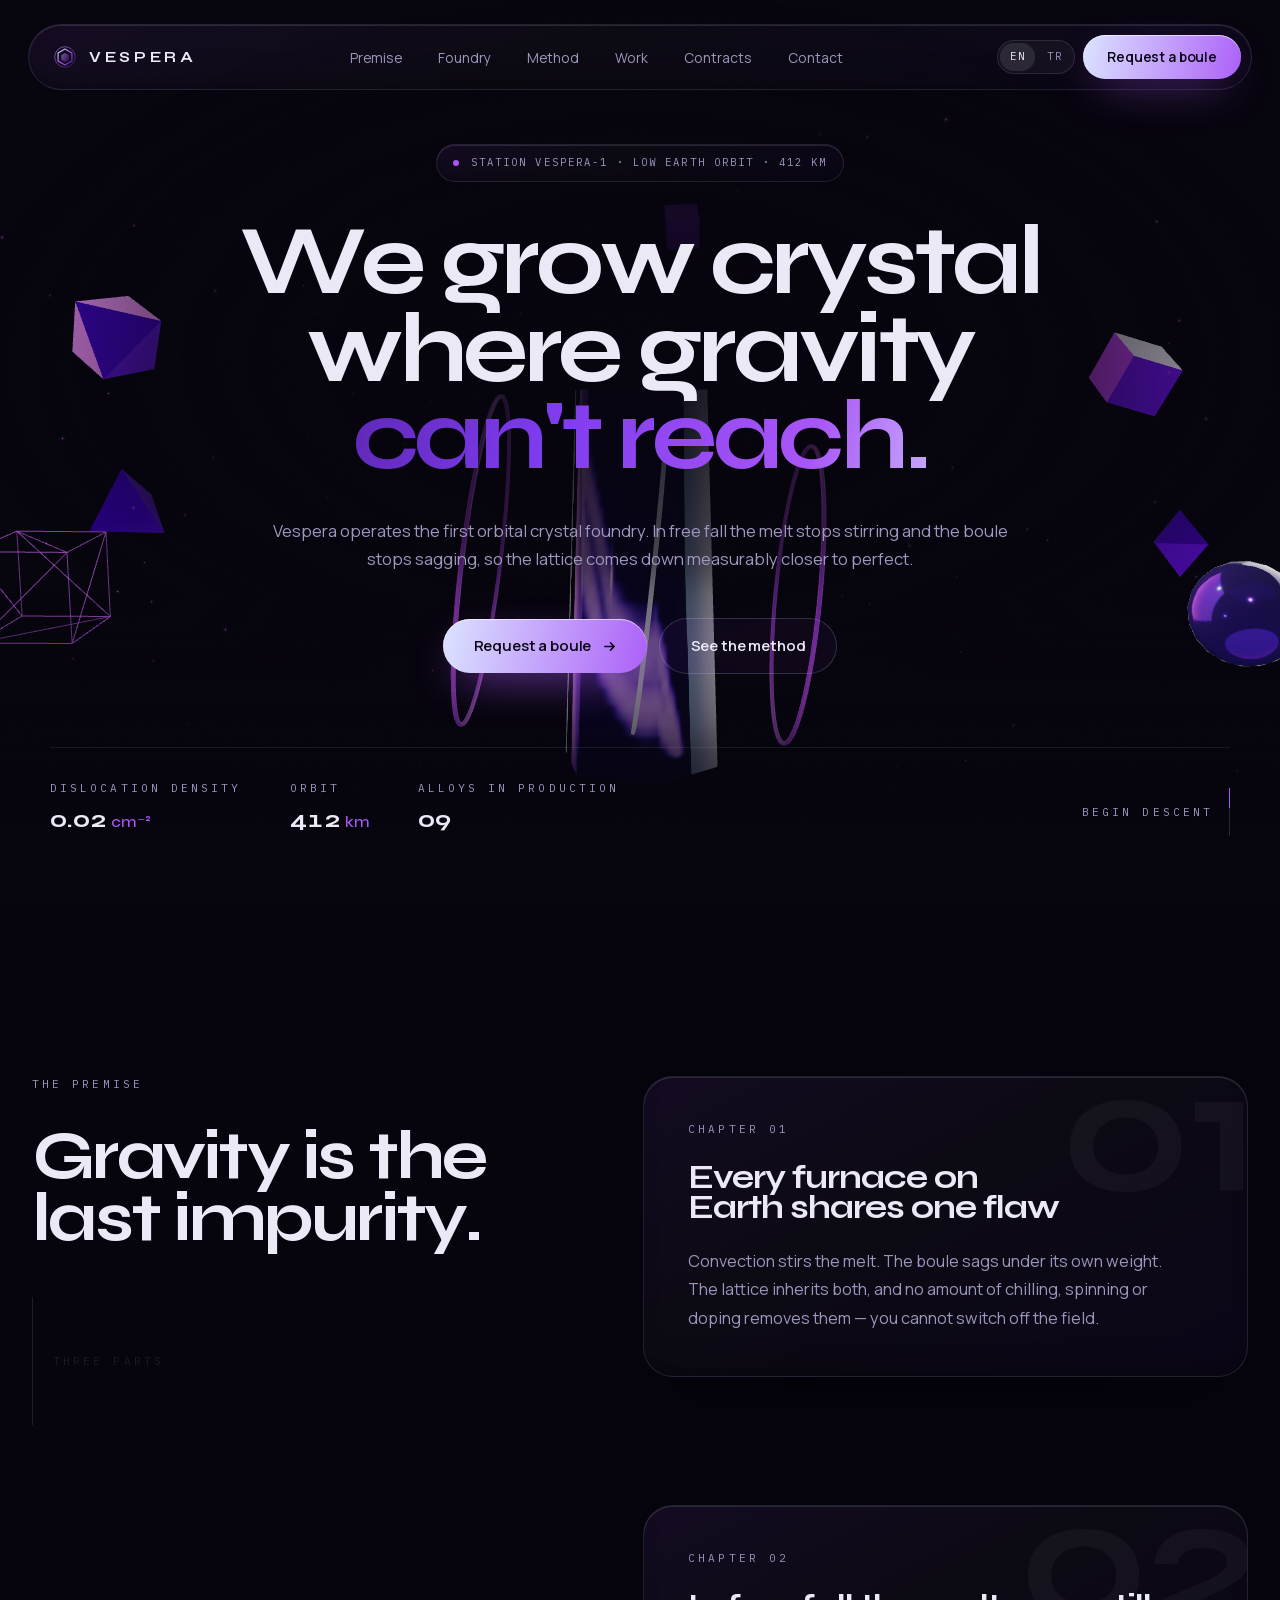
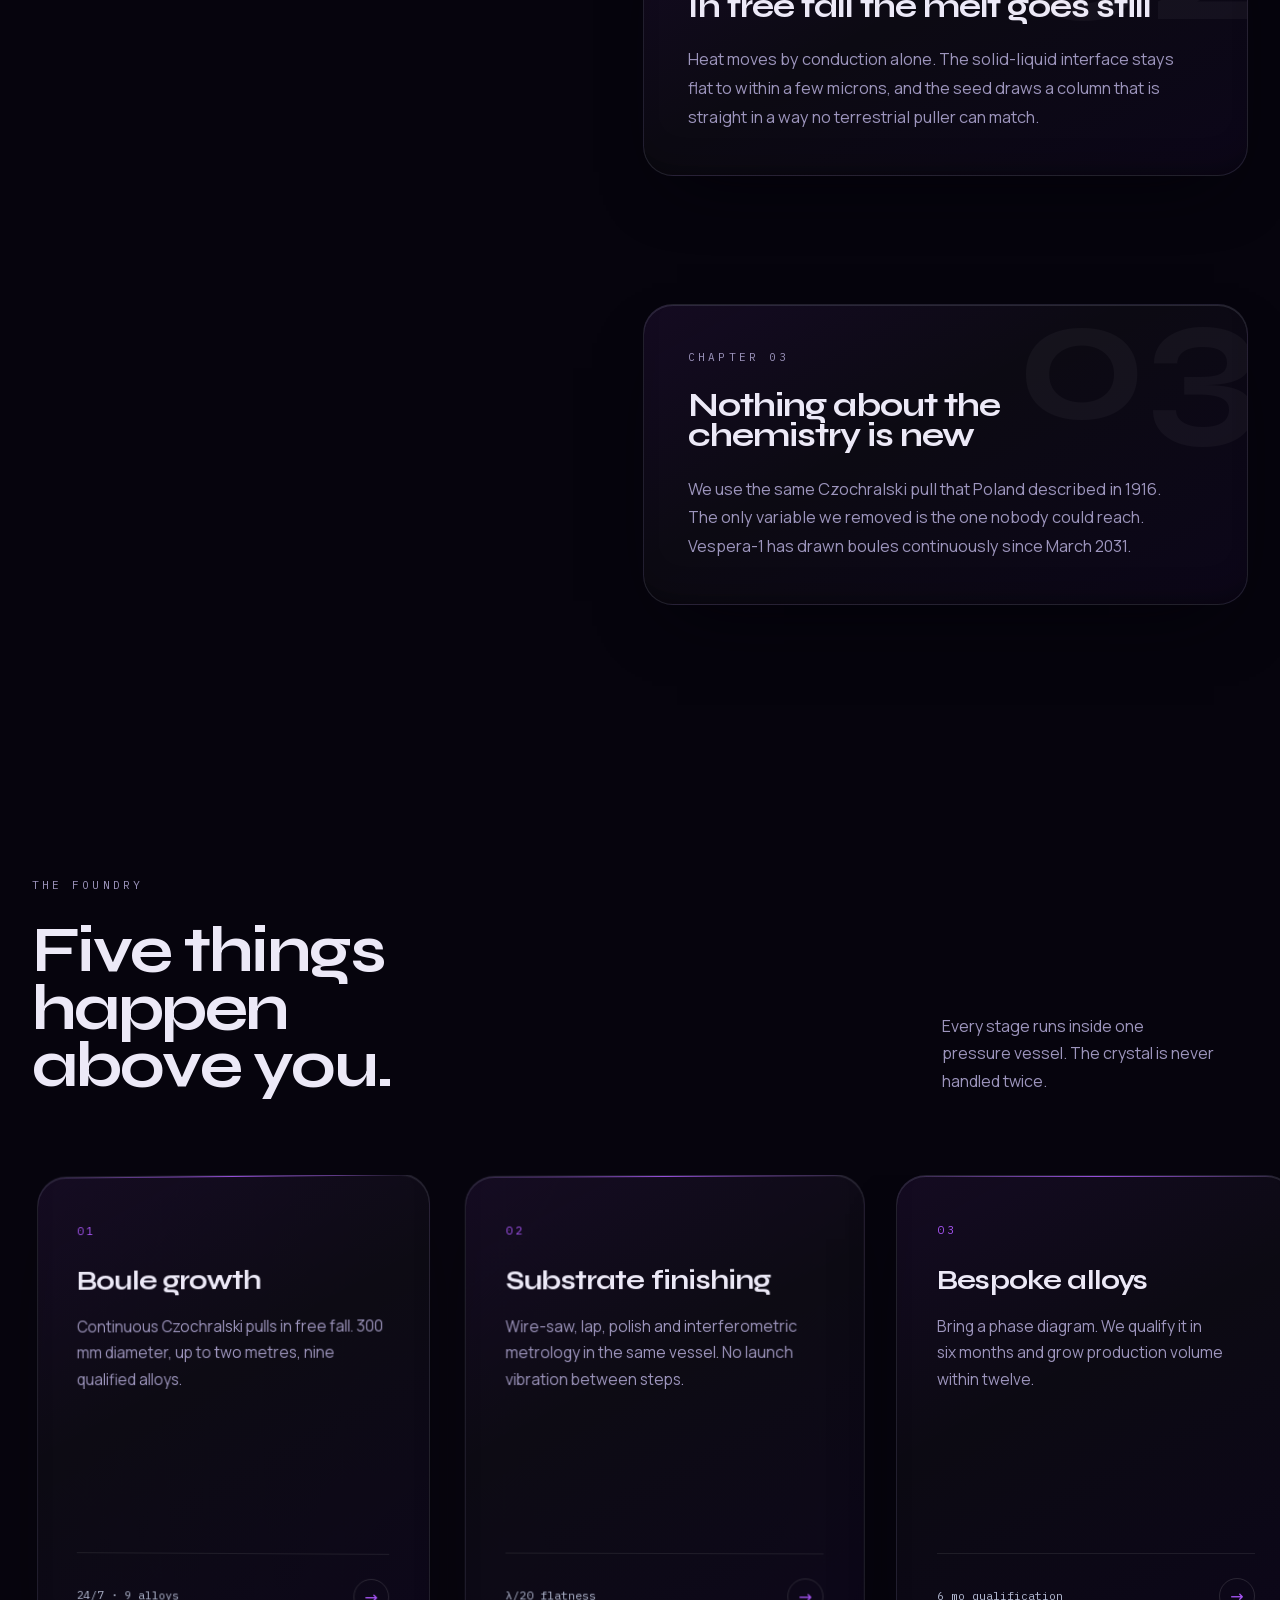
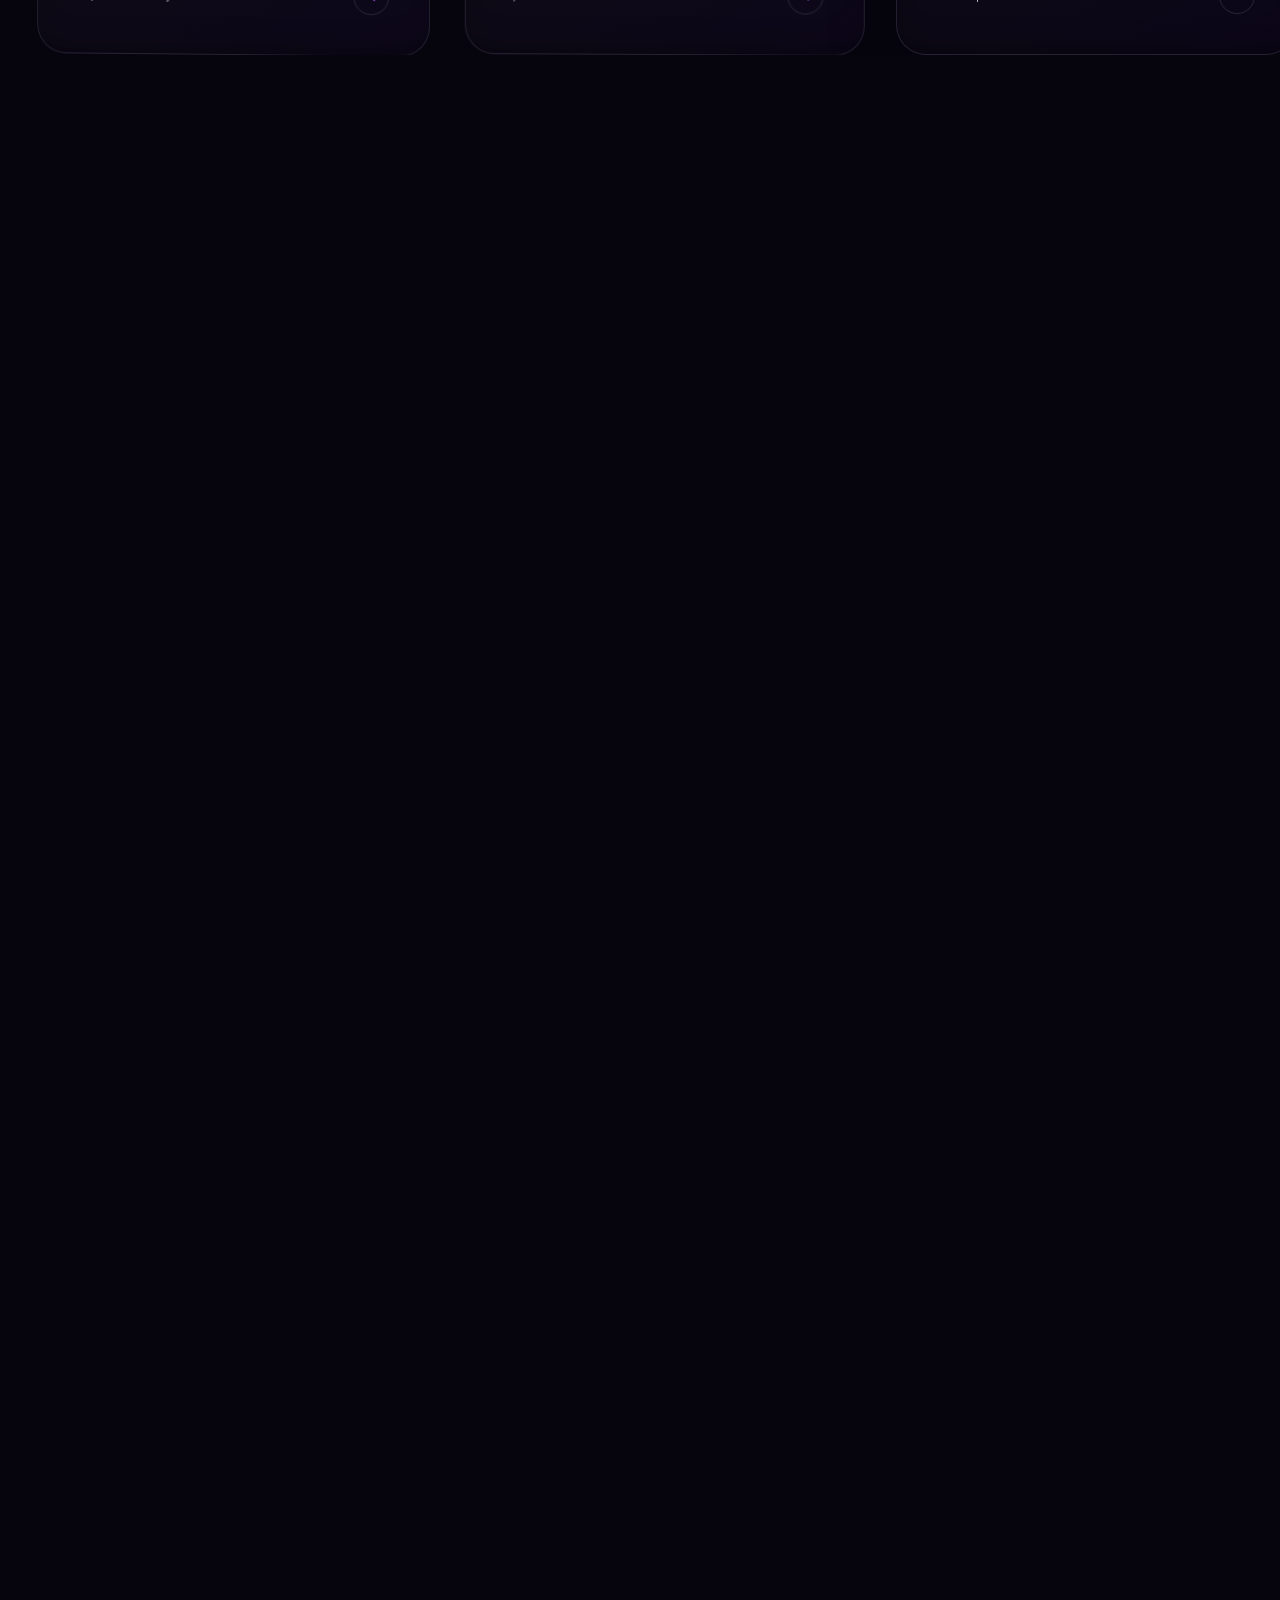
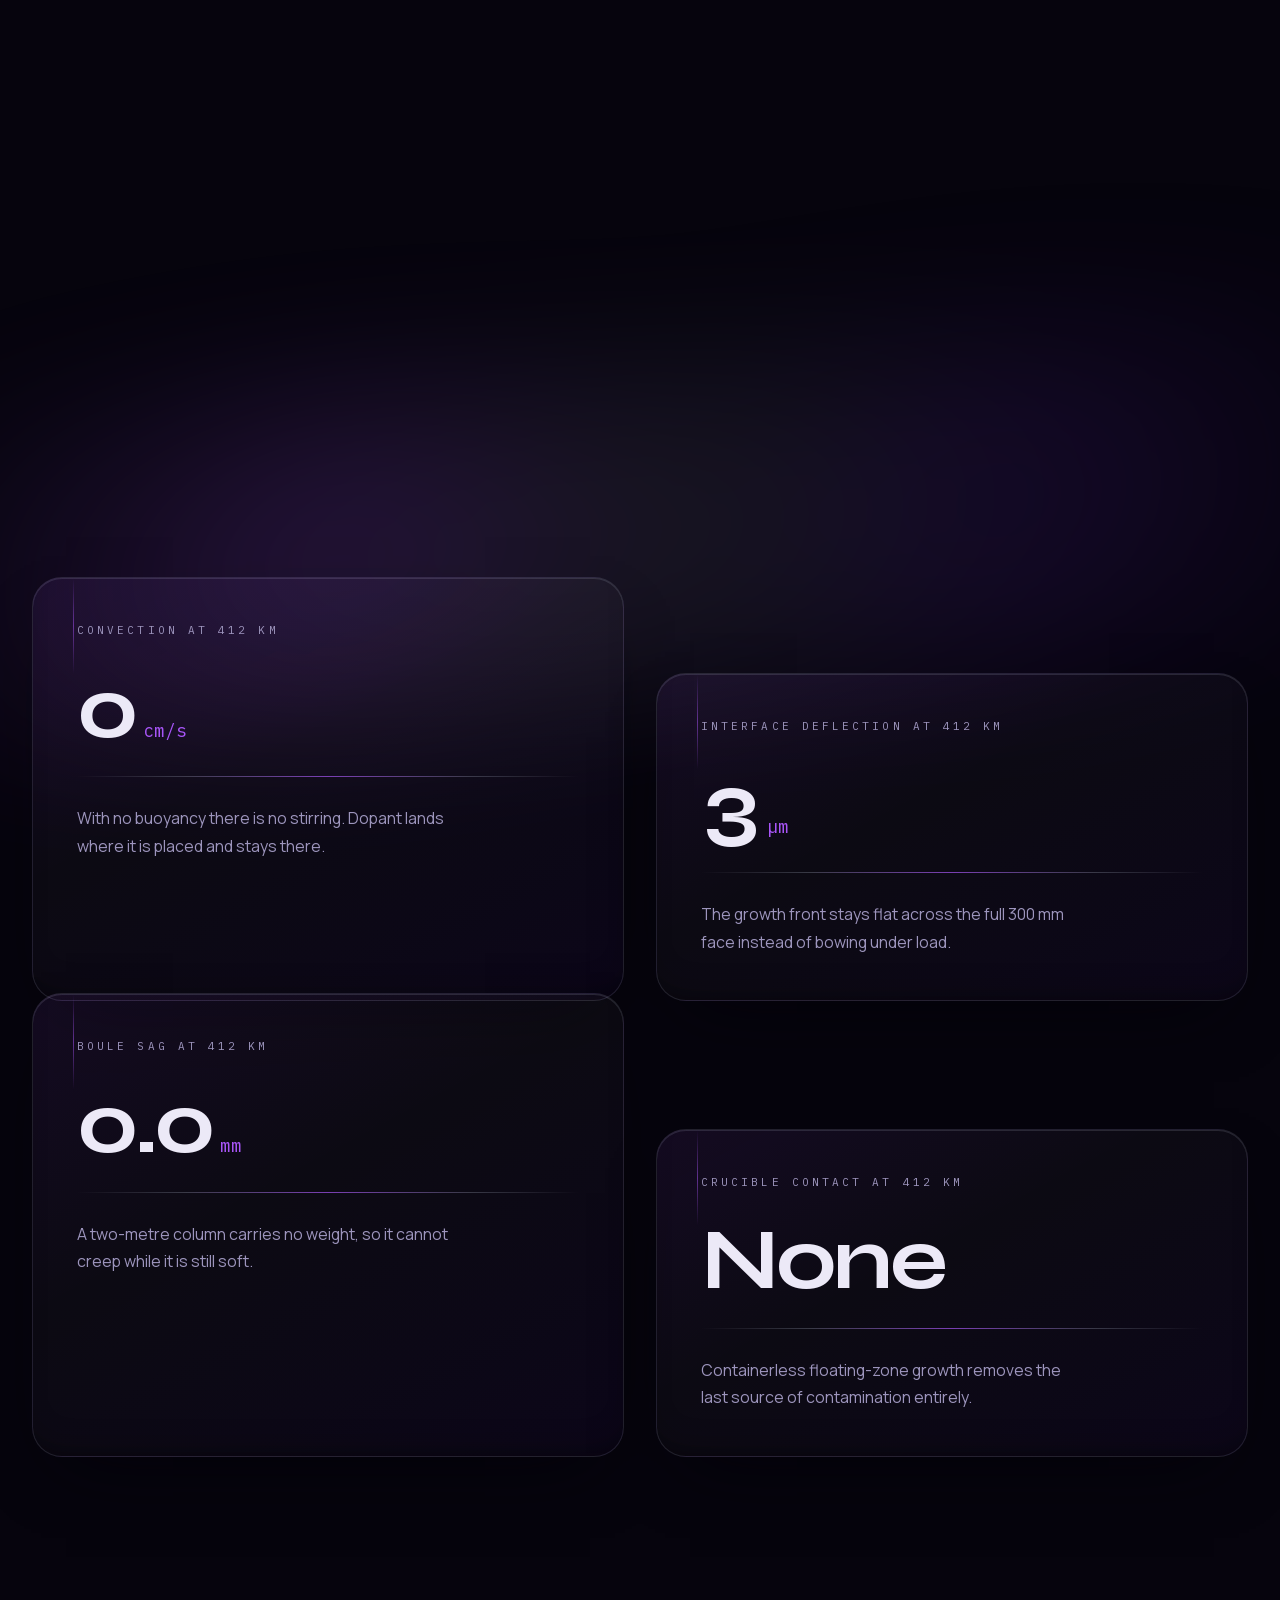
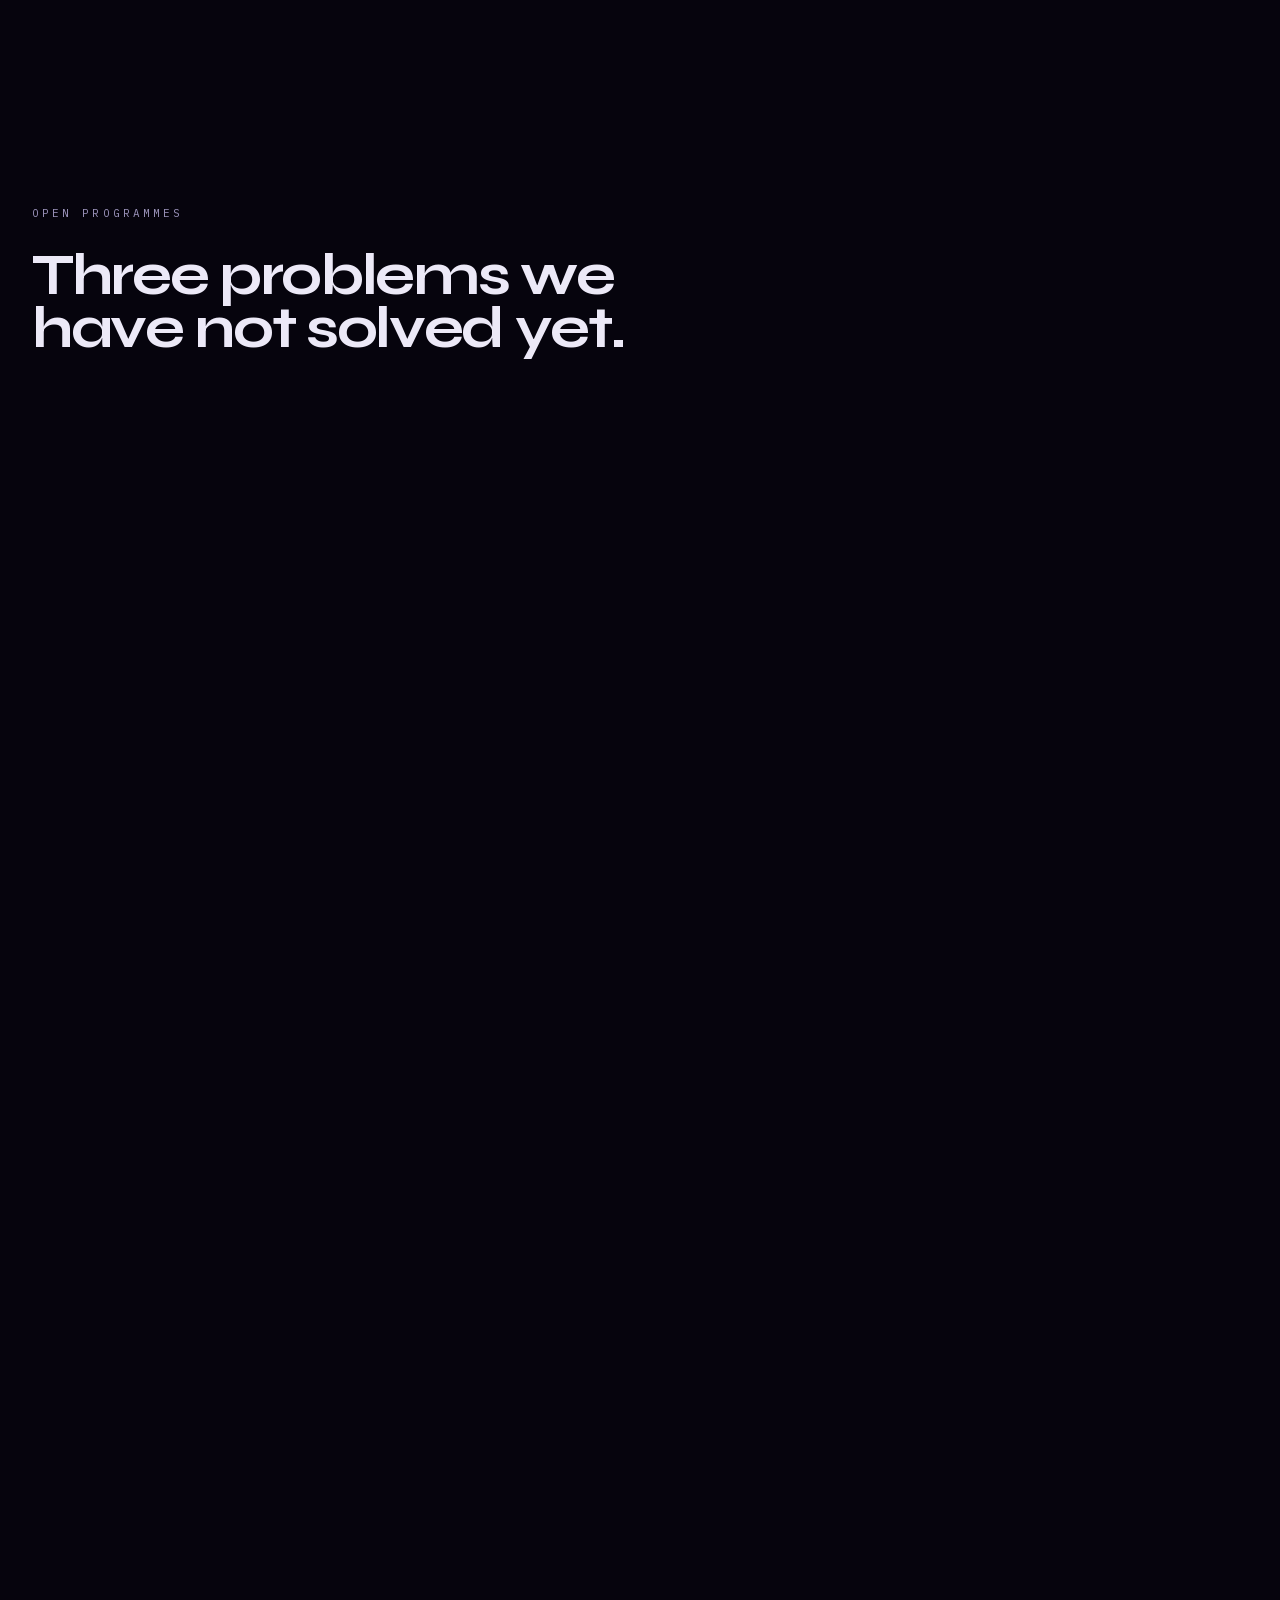
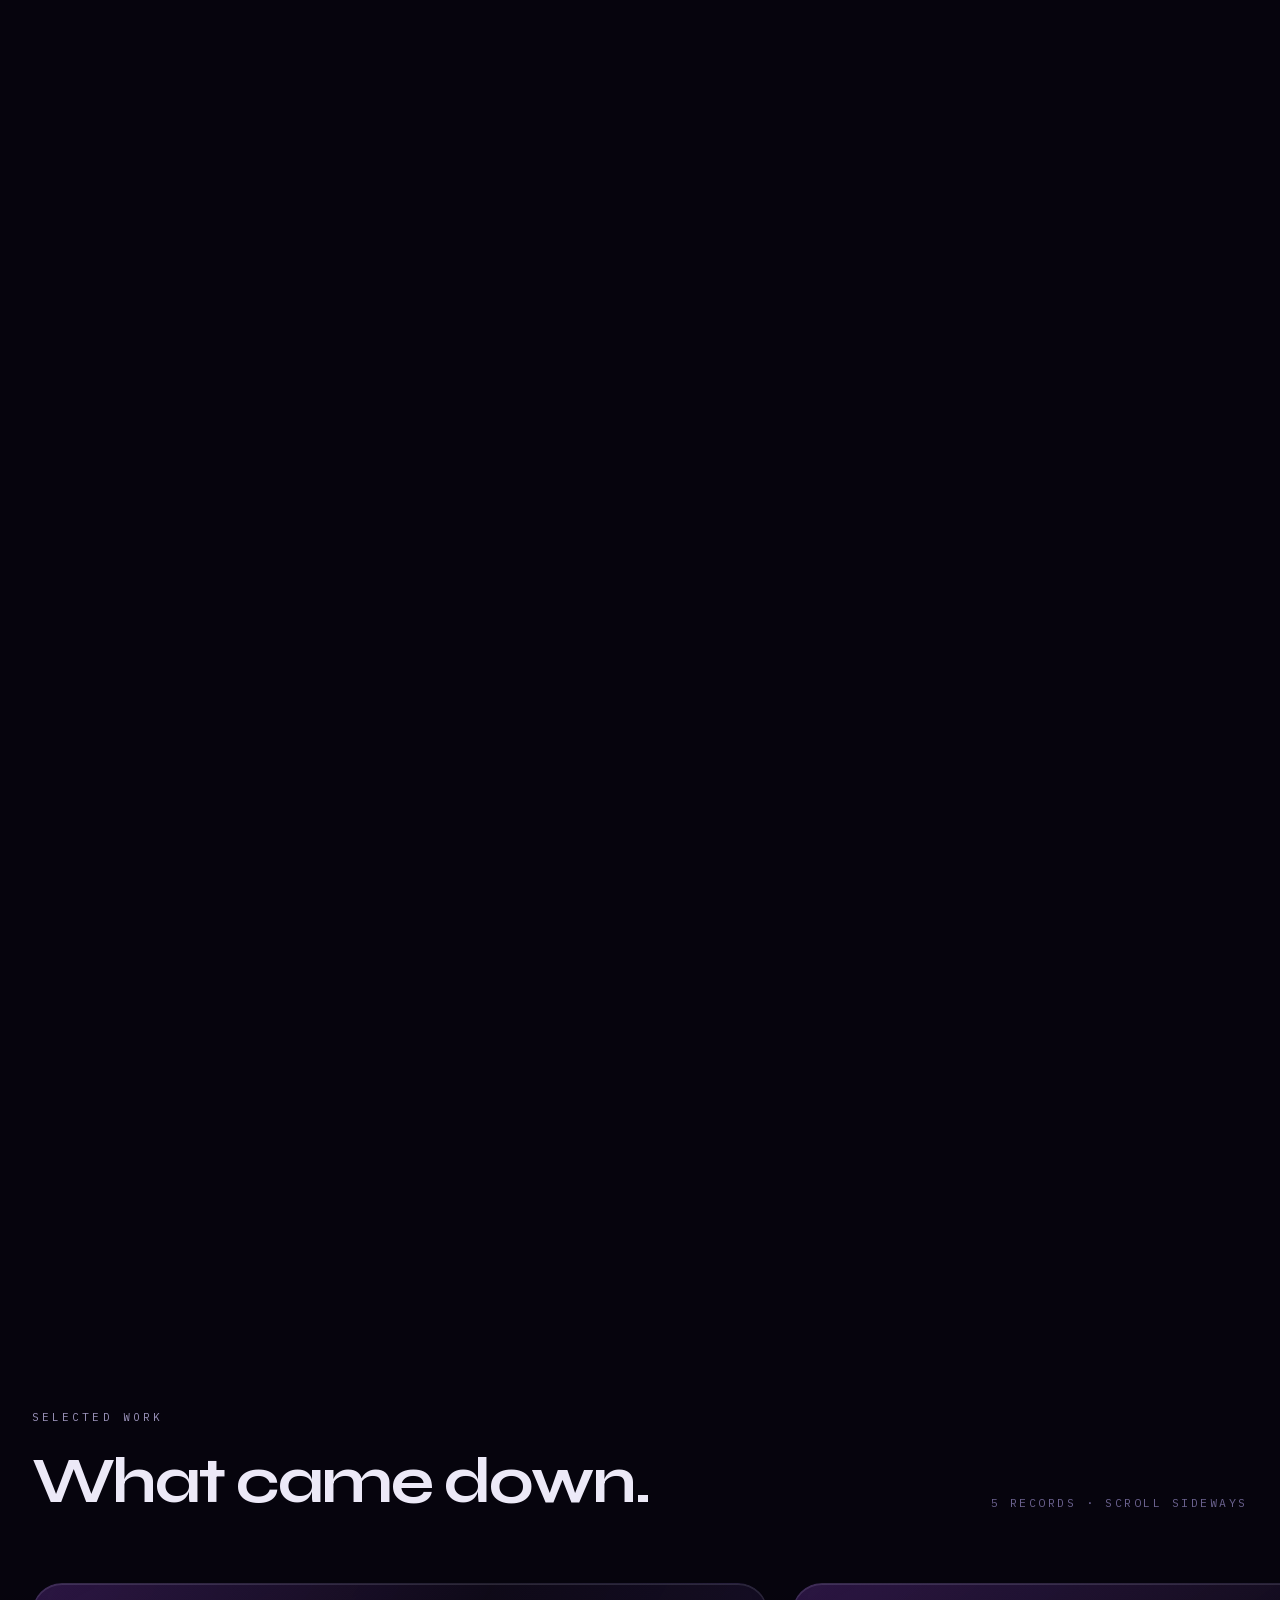
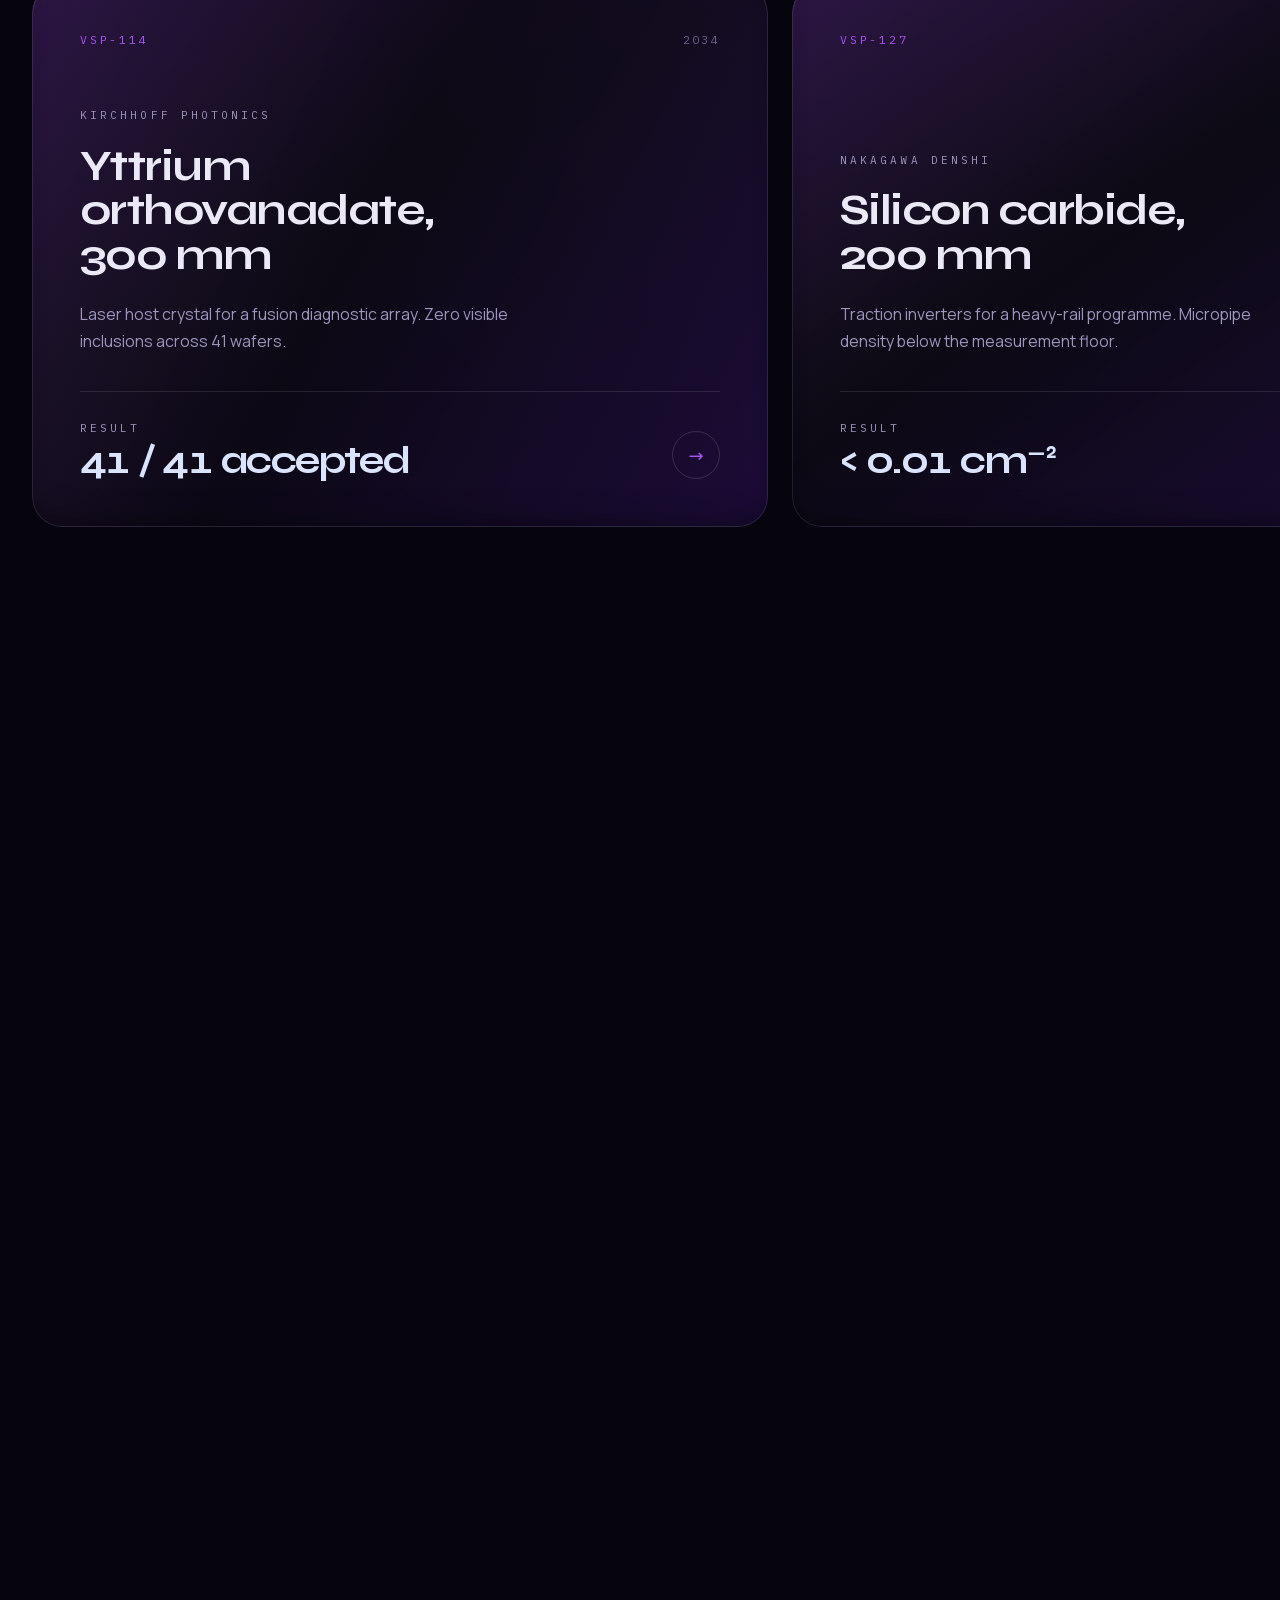
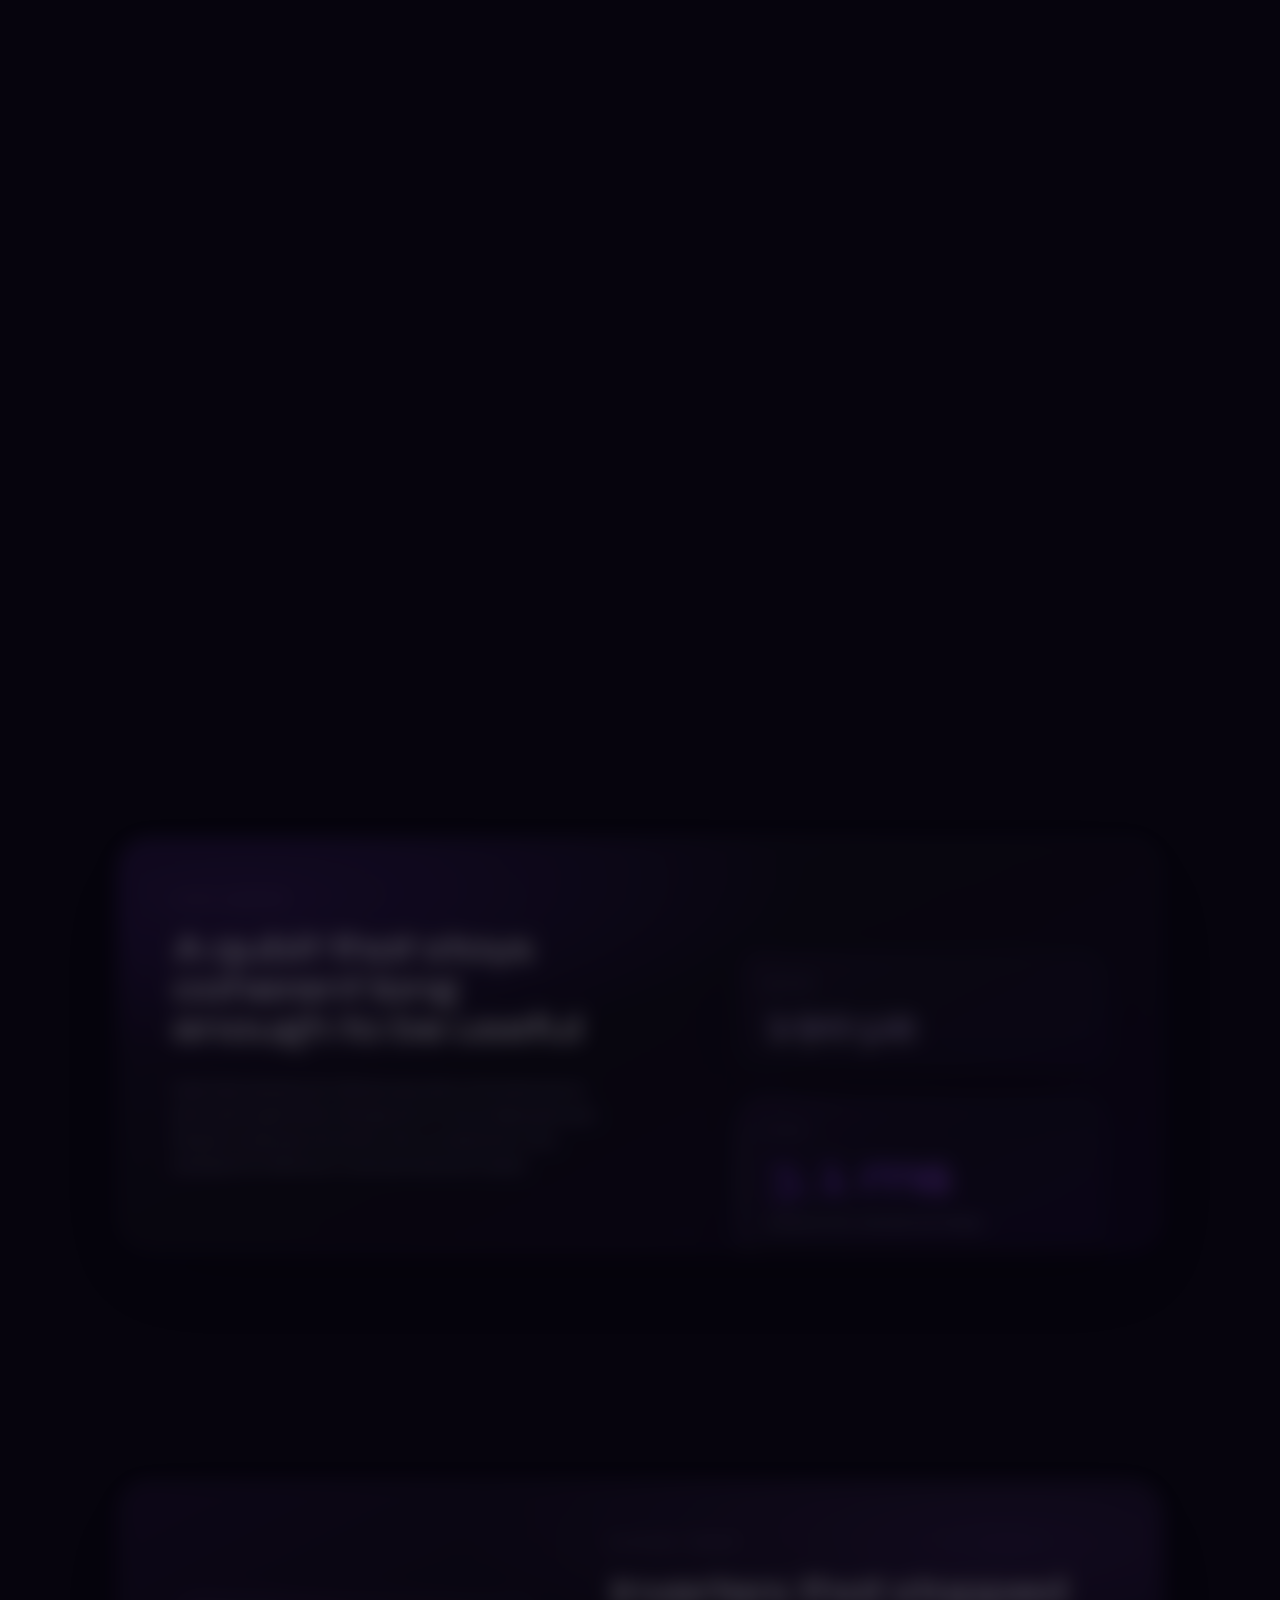
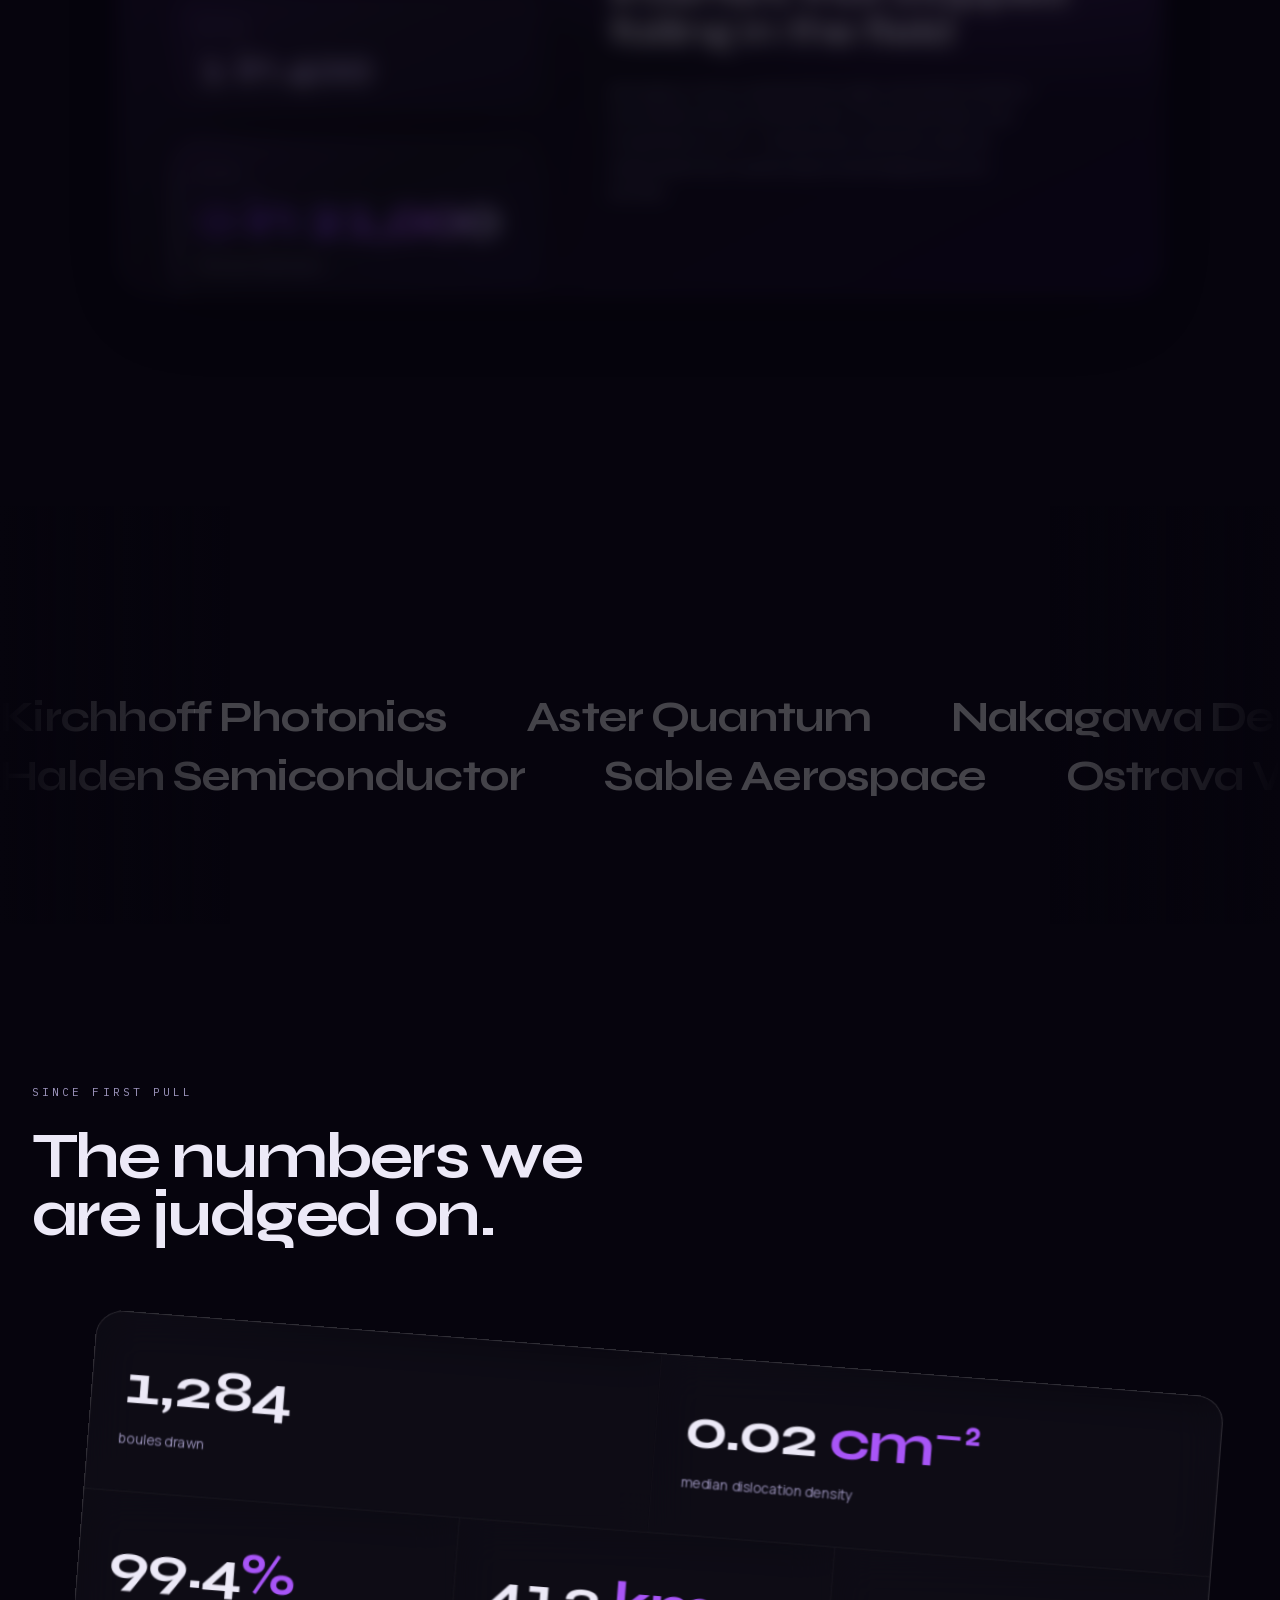
==== commit 853f8444: "kaydirma akiciligi: lenis expo-out 0.8s, ray scrub 0.35, harf blur kaldirildi" ====
--- a/index.html
+++ b/index.html
@@ -1,15 +1,15 @@
-<!DOCTYPE html><html lang="en" class="syne_f7253c61-module__T1Oj9q__variable manrope_f31a9081-module__Bksh2q__variable ibm_plex_mono_eb6adcdb-module__rrPg2G__variable"><head><meta charSet="utf-8"/><meta name="viewport" content="width=device-width, initial-scale=1"/><link rel="preload" href="/vespera/_next/static/media/0c795a286deabae8-s.p.3vm0tq4e-zz_5.woff2" as="font" crossorigin="" type="font/woff2"/><link rel="preload" href="/vespera/_next/static/media/2fe89d53234c61d4-s.p.1u30mmyq6lnsd.woff2" as="font" crossorigin="" type="font/woff2"/><link rel="preload" href="/vespera/_next/static/media/68757d6cddeff913-s.p.1i-sca43-qwng.woff2" as="font" crossorigin="" type="font/woff2"/><link rel="preload" href="/vespera/_next/static/media/6ab0db14f70d8ed6-s.p.13hnt-xgp82zk.woff2" as="font" crossorigin="" type="font/woff2"/><link rel="preload" href="/vespera/_next/static/media/99e609270109b47d-s.p.40sczeszzbjw1.woff2" as="font" crossorigin="" type="font/woff2"/><link rel="preload" href="/vespera/_next/static/media/a343f882a40d2cc9-s.p.1sj6eobyi31rd.woff2" as="font" crossorigin="" type="font/woff2"/><link rel="preload" href="/vespera/_next/static/media/e94b8ab81811a983-s.p.07tvg3tgusgux.woff2" as="font" crossorigin="" type="font/woff2"/><link rel="preload" href="/vespera/_next/static/media/effe91970fc4db64-s.p.0oace-s_gkfks.woff2" as="font" crossorigin="" type="font/woff2"/><link rel="stylesheet" href="/vespera/_next/static/chunks/0xl10ac1zcgnk.css" data-precedence="next"/><link rel="preload" as="script" fetchPriority="low" href="/vespera/_next/static/chunks/10qmq145gw9g7.js"/><script src="/vespera/_next/static/chunks/21aqku9s1c4vu.js" async=""></script><script src="/vespera/_next/static/chunks/1vu5vd1u0ry6t.js" async=""></script><script src="/vespera/_next/static/chunks/turbopack-14ymic9exlk5l.js" async=""></script><script src="/vespera/_next/static/chunks/158myu8e_yme3.js" async=""></script><script src="/vespera/_next/static/chunks/0fpyrxx-_e9vw.js" async=""></script><script src="/vespera/_next/static/chunks/07z-359krqq09.js" async=""></script><script src="/vespera/_next/static/chunks/0x1m82hn9r4d9.js" async=""></script><script src="/vespera/_next/static/chunks/1cdlh4hfxcvys.js" async=""></script><meta name="next-size-adjust" content=""/><meta name="theme-color" content="#06040d"/><meta name="color-scheme" content="dark"/><title>VESPERA — the orbital crystal foundry</title><meta name="description" content="Vespera grows single-crystal boules in free fall at 412 km. No convection in the melt, no sag in the column: lattices that gravity makes impossible on the ground."/><link rel="canonical" href="/"/><link rel="alternate" hrefLang="en" href="/"/><link rel="alternate" hrefLang="tr" href="/tr"/><meta property="og:title" content="VESPERA — the orbital crystal foundry"/><meta property="og:description" content="Flawless lattices, grown where gravity can&#x27;t reach. 412 km, continuously since 2031."/><meta property="og:locale" content="en_GB"/><meta property="og:type" content="website"/><meta name="twitter:card" content="summary"/><meta name="twitter:title" content="VESPERA — the orbital crystal foundry"/><meta name="twitter:description" content="Flawless lattices, grown where gravity can&#x27;t reach. 412 km, continuously since 2031."/><link rel="icon" href="/vespera/icon.svg?icon.0u4c8n1nva7lz.svg" sizes="any" type="image/svg+xml"/><noscript><style>[data-reveal]{opacity:1!important;filter:none!important;transform:none!important}</style></noscript><script src="/vespera/_next/static/chunks/0cz1d0mv5g_q7.js" noModule=""></script></head><body class="bg-void text-ink antialiased"><div hidden=""><!--$--><!--/$--></div><a href="#main" class="sr-only focus:not-sr-only focus:fixed focus:left-6 focus:top-6 focus:z-[90] focus:rounded-full focus:bg-amethyst focus:px-5 focus:py-3 focus:text-sm focus:font-semibold focus:text-[#0a0616]">Skip to content</a><div aria-hidden="true" class="pointer-events-none fixed inset-0 z-0 overflow-hidden"><div class="absolute -left-[22%] -top-[28%] h-[78vw] w-[78vw] rounded-full blur-[130px]" style="background:radial-gradient(circle at 42% 42%, rgba(124,58,237,0.5), transparent 66%);animation:drift-slow 34s ease-in-out infinite;will-change:transform"></div><div class="absolute -right-[20%] top-[4%] h-[66vw] w-[66vw] rounded-full blur-[140px]" style="background:radial-gradient(circle at 58% 40%, rgba(168,85,247,0.42), transparent 68%);animation:drift-slow 44s ease-in-out infinite reverse;will-change:transform"></div><div class="absolute bottom-[-26%] left-[22%] h-[62vw] w-[62vw] rounded-full blur-[150px]" style="background:radial-gradient(circle at 50% 50%, rgba(46,16,101,0.85), transparent 66%);animation:drift-slow 52s ease-in-out infinite;will-change:transform"></div><div class="absolute inset-x-[-20%] top-[8%] h-[46vh] opacity-45 blur-[70px]" style="background:linear-gradient(96deg, transparent, rgba(168,85,247,0.34) 26%, rgba(219,228,255,0.16) 48%, rgba(76,29,149,0.4) 72%, transparent);transform:rotate(-7deg);animation:drift-slow 40s ease-in-out infinite;will-change:transform"></div><div class="absolute inset-x-0 bottom-0 h-[42vh]" style="background:linear-gradient(to top, rgba(46,16,101,0.5), transparent);filter:blur(30px)"></div><canvas class="absolute inset-0 h-full w-full"></canvas><div class="absolute inset-0" style="background:radial-gradient(ellipse 88% 62% at 50% 6%, transparent 38%, rgba(3,2,8,0.72) 100%)"></div></div><header class="fixed inset-x-0 top-0 z-50 px-4 pt-4 sm:px-7 sm:pt-6"><nav aria-label="Primary" data-reveal="" class="mx-auto flex max-w-[1400px] items-center justify-between rounded-full py-2.5 pl-6 pr-2.5 transition-all duration-700 glass" style="opacity:0;filter:blur(14px);transform:translateY(-32px)"><a href="#top" class="group flex items-center gap-3" aria-label="VESPERA — top"><svg viewBox="0 0 28 28" class="h-6 w-6 shrink-0" aria-hidden="true"><defs><linearGradient id="vmark" x1="0" y1="0" x2="1" y2="1"><stop offset="0%" stop-color="#dbe4ff"></stop><stop offset="55%" stop-color="#a855f7"></stop><stop offset="100%" stop-color="#4c1d95"></stop></linearGradient></defs><circle cx="14" cy="14" r="12" fill="none" stroke="url(#vmark)" stroke-width="1" opacity="0.55"></circle><path d="M14 4.6 22.1 9.3v9.4L14 23.4 5.9 18.7V9.3z" fill="none" stroke="url(#vmark)" stroke-width="1.3" stroke-linejoin="round"></path><path d="M14 9.4 18.4 12v5.2L14 19.8 9.6 17.2V12z" fill="url(#vmark)" opacity="0.42"></path></svg><span class="font-display text-[0.95rem] font-bold tracking-[0.24em] text-ink">VESPERA</span></a><ul class="hidden items-center gap-1 lg:flex"><li><a href="#about" class="relative rounded-full px-4 py-2 text-[0.86rem] text-mute transition-colors duration-300 hover:text-ink">Premise</a></li><li><a href="#services" class="relative rounded-full px-4 py-2 text-[0.86rem] text-mute transition-colors duration-300 hover:text-ink">Foundry</a></li><li><a href="#technology" class="relative rounded-full px-4 py-2 text-[0.86rem] text-mute transition-colors duration-300 hover:text-ink">Method</a></li><li><a href="#projects" class="relative rounded-full px-4 py-2 text-[0.86rem] text-mute transition-colors duration-300 hover:text-ink">Work</a></li><li><a href="#pricing" class="relative rounded-full px-4 py-2 text-[0.86rem] text-mute transition-colors duration-300 hover:text-ink">Contracts</a></li><li><a href="#contact" class="relative rounded-full px-4 py-2 text-[0.86rem] text-mute transition-colors duration-300 hover:text-ink">Contact</a></li></ul><div class="flex items-center gap-2"><nav aria-label="Language" class="flex items-center gap-0.5 rounded-full border border-white/10 bg-white/[0.04] p-0.5 hidden sm:flex"><a href="/vespera/" hrefLang="en" lang="en" aria-current="true" title="English" class="rounded-full px-2.5 py-1.5 font-mono text-[0.66rem] uppercase tracking-[0.14em] transition-colors duration-300 bg-white/10 text-ink">en</a><a href="/vespera/tr/" hrefLang="tr" lang="tr" title="Türkçe" class="rounded-full px-2.5 py-1.5 font-mono text-[0.66rem] uppercase tracking-[0.14em] transition-colors duration-300 text-mute hover:text-ink">tr</a></nav><a href="#contact" class="btn btn-primary btn-liquid hidden px-6 py-3 text-sm sm:inline-flex" style="transform:none">Request a boule</a><button type="button" aria-expanded="false" aria-controls="mobile-menu" aria-label="Open menu" class="btn-ghost flex h-11 w-11 items-center justify-center rounded-full lg:hidden"><span class="relative block h-3 w-4"><span class="absolute left-0 block h-px w-full bg-ink transition-transform duration-300" style="top:1px;transform:none"></span><span class="absolute left-0 block h-px w-full bg-ink transition-transform duration-300" style="top:11px;transform:none"></span></span></button></div></nav></header><main id="main"><section id="top" class="relative isolate flex min-h-[100svh] flex-col justify-center overflow-hidden px-5 pb-16 pt-32 sm:px-8"><div data-reveal="" class="absolute inset-0 -z-10" style="opacity:0"><!--$!--><template data-dgst="BAILOUT_TO_CLIENT_SIDE_RENDERING"></template><div aria-hidden="true" class="absolute inset-0 flex items-center justify-center"><div class="h-[46vh] w-[46vh] rounded-full blur-[70px]" style="background:radial-gradient(circle at 50% 45%, rgba(168,85,247,0.5), rgba(76,29,149,0.28) 46%, transparent 70%);animation:drift-slow 20s ease-in-out infinite"></div></div><!--/$--></div><div aria-hidden="true" class="pointer-events-none absolute inset-0 -z-10" style="background:radial-gradient(ellipse 60% 46% at 50% 40%, rgba(6,4,13,0.94), rgba(6,4,13,0.72) 48%, rgba(6,4,13,0.28) 72%, transparent 88%)"></div><div aria-hidden="true" class="pointer-events-none absolute inset-x-0 bottom-0 -z-10 h-[34vh]" style="background:linear-gradient(to top, #06040d 12%, rgba(6,4,13,0.72) 48%, transparent)"></div><div class="relative mx-auto flex w-full max-w-[1180px] flex-1 flex-col items-center justify-center text-center"><p data-reveal="" class="glass inline-flex items-center gap-3 rounded-full px-4 py-2.5" style="opacity:0;filter:blur(14px);transform:translateY(26px)"><span class="h-1.5 w-1.5 rounded-full bg-amethyst" style="animation:pulse-dot 2.6s ease-out infinite"></span><span class="font-mono text-[0.66rem] uppercase tracking-[0.2em] text-mute">Station Vespera-1 · low Earth orbit · 412 km</span></p><h1 class="mt-9 text-[clamp(2.6rem,7.6vw,6.8rem)] font-bold leading-[0.9] tracking-[-0.045em]"><span class="block" aria-label="We grow crystal"><span class="inline-block whitespace-nowrap" aria-hidden="true"><span data-reveal="" class="inline-block will-change-transform" style="opacity:0;filter:blur(10px);transform:translateY(0.62em) rotateX(-78deg)">W</span><span data-reveal="" class="inline-block will-change-transform" style="opacity:0;filter:blur(10px);transform:translateY(0.62em) rotateX(-78deg)">e</span><span class="inline-block"> </span></span><span class="inline-block whitespace-nowrap" aria-hidden="true"><span data-reveal="" class="inline-block will-change-transform" style="opacity:0;filter:blur(10px);transform:translateY(0.62em) rotateX(-78deg)">g</span><span data-reveal="" class="inline-block will-change-transform" style="opacity:0;filter:blur(10px);transform:translateY(0.62em) rotateX(-78deg)">r</span><span data-reveal="" class="inline-block will-change-transform" style="opacity:0;filter:blur(10px);transform:translateY(0.62em) rotateX(-78deg)">o</span><span data-reveal="" class="inline-block will-change-transform" style="opacity:0;filter:blur(10px);transform:translateY(0.62em) rotateX(-78deg)">w</span><span class="inline-block"> </span></span><span class="inline-block whitespace-nowrap" aria-hidden="true"><span data-reveal="" class="inline-block will-change-transform" style="opacity:0;filter:blur(10px);transform:translateY(0.62em) rotateX(-78deg)">c</span><span data-reveal="" class="inline-block will-change-transform" style="opacity:0;filter:blur(10px);transform:translateY(0.62em) rotateX(-78deg)">r</span><span data-reveal="" class="inline-block will-change-transform" style="opacity:0;filter:blur(10px);transform:translateY(0.62em) rotateX(-78deg)">y</span><span data-reveal="" class="inline-block will-change-transform" style="opacity:0;filter:blur(10px);transform:translateY(0.62em) rotateX(-78deg)">s</span><span data-reveal="" class="inline-block will-change-transform" style="opacity:0;filter:blur(10px);transform:translateY(0.62em) rotateX(-78deg)">t</span><span data-reveal="" class="inline-block will-change-transform" style="opacity:0;filter:blur(10px);transform:translateY(0.62em) rotateX(-78deg)">a</span><span data-reveal="" class="inline-block will-change-transform" style="opacity:0;filter:blur(10px);transform:translateY(0.62em) rotateX(-78deg)">l</span></span></span><span class="block" aria-label="where gravity"><span class="inline-block whitespace-nowrap" aria-hidden="true"><span data-reveal="" class="inline-block will-change-transform" style="opacity:0;filter:blur(10px);transform:translateY(0.62em) rotateX(-78deg)">w</span><span data-reveal="" class="inline-block will-change-transform" style="opacity:0;filter:blur(10px);transform:translateY(0.62em) rotateX(-78deg)">h</span><span data-reveal="" class="inline-block will-change-transform" style="opacity:0;filter:blur(10px);transform:translateY(0.62em) rotateX(-78deg)">e</span><span data-reveal="" class="inline-block will-change-transform" style="opacity:0;filter:blur(10px);transform:translateY(0.62em) rotateX(-78deg)">r</span><span data-reveal="" class="inline-block will-change-transform" style="opacity:0;filter:blur(10px);transform:translateY(0.62em) rotateX(-78deg)">e</span><span class="inline-block"> </span></span><span class="inline-block whitespace-nowrap" aria-hidden="true"><span data-reveal="" class="inline-block will-change-transform" style="opacity:0;filter:blur(10px);transform:translateY(0.62em) rotateX(-78deg)">g</span><span data-reveal="" class="inline-block will-change-transform" style="opacity:0;filter:blur(10px);transform:translateY(0.62em) rotateX(-78deg)">r</span><span data-reveal="" class="inline-block will-change-transform" style="opacity:0;filter:blur(10px);transform:translateY(0.62em) rotateX(-78deg)">a</span><span data-reveal="" class="inline-block will-change-transform" style="opacity:0;filter:blur(10px);transform:translateY(0.62em) rotateX(-78deg)">v</span><span data-reveal="" class="inline-block will-change-transform" style="opacity:0;filter:blur(10px);transform:translateY(0.62em) rotateX(-78deg)">i</span><span data-reveal="" class="inline-block will-change-transform" style="opacity:0;filter:blur(10px);transform:translateY(0.62em) rotateX(-78deg)">t</span><span data-reveal="" class="inline-block will-change-transform" style="opacity:0;filter:blur(10px);transform:translateY(0.62em) rotateX(-78deg)">y</span></span></span><span data-reveal="" class="prism block" style="opacity:0;filter:blur(20px);transform:translateY(34px) scale(0.96)">can&#x27;t reach.</span></h1><p data-reveal="" class="mt-9 max-w-[46rem] text-[1.05rem] leading-[1.7] text-mute" style="opacity:0;filter:blur(14px);transform:translateY(26px)">Vespera operates the first orbital crystal foundry. In free fall the melt stops stirring and the boule stops sagging, so the lattice comes down measurably closer to perfect.</p><div data-reveal="" class="mt-11 flex flex-wrap items-center justify-center gap-3" style="opacity:0;filter:blur(14px);transform:translateY(26px)"><a href="#contact" class="btn btn-primary btn-liquid" style="transform:none">Request a boule<svg width="15" height="15" viewBox="0 0 16 16" fill="none" aria-hidden="true"><path d="M3 8h10M9 4l4 4-4 4" stroke="currentColor" stroke-width="1.7" stroke-linecap="round" stroke-linejoin="round"></path></svg></a><a href="#technology" class="btn btn-ghost btn-liquid" style="transform:none">See the method</a></div></div><div data-reveal="" class="relative mx-auto mt-14 flex w-full max-w-[1180px] flex-wrap items-end justify-between gap-8 border-t border-white/8 pt-8" style="opacity:0;filter:blur(14px);transform:translateY(26px)"><dl class="flex flex-wrap items-baseline gap-x-12 gap-y-5"><div><dt class="eyebrow mb-2">dislocation density</dt><dd class="font-display text-2xl font-bold tabular-nums text-ink">0.02<span class="ml-1 text-base font-medium text-amethyst">cm⁻²</span></dd></div><div><dt class="eyebrow mb-2">orbit</dt><dd class="font-display text-2xl font-bold tabular-nums text-ink">412<span class="ml-1 text-base font-medium text-amethyst">km</span></dd></div><div><dt class="eyebrow mb-2">alloys in production</dt><dd class="font-display text-2xl font-bold tabular-nums text-ink">09<span class="ml-1 text-base font-medium text-amethyst"></span></dd></div></dl><button type="button" class="group flex items-center gap-4 text-mute transition-colors hover:text-ink"><span class="eyebrow">Begin descent</span><span class="relative block h-12 w-px overflow-hidden bg-white/14"><span class="absolute inset-x-0 top-0 block h-5 bg-amethyst" style="animation:scroll-cue 2.4s ease-in-out infinite"></span></span></button></div><style>
+<!DOCTYPE html><html lang="en" class="syne_f7253c61-module__T1Oj9q__variable manrope_f31a9081-module__Bksh2q__variable ibm_plex_mono_eb6adcdb-module__rrPg2G__variable"><head><meta charSet="utf-8"/><meta name="viewport" content="width=device-width, initial-scale=1"/><link rel="preload" href="/_next/static/media/0c795a286deabae8-s.p.3vm0tq4e-zz_5.woff2" as="font" crossorigin="" type="font/woff2"/><link rel="preload" href="/_next/static/media/2fe89d53234c61d4-s.p.1u30mmyq6lnsd.woff2" as="font" crossorigin="" type="font/woff2"/><link rel="preload" href="/_next/static/media/68757d6cddeff913-s.p.1i-sca43-qwng.woff2" as="font" crossorigin="" type="font/woff2"/><link rel="preload" href="/_next/static/media/6ab0db14f70d8ed6-s.p.13hnt-xgp82zk.woff2" as="font" crossorigin="" type="font/woff2"/><link rel="preload" href="/_next/static/media/99e609270109b47d-s.p.40sczeszzbjw1.woff2" as="font" crossorigin="" type="font/woff2"/><link rel="preload" href="/_next/static/media/a343f882a40d2cc9-s.p.1sj6eobyi31rd.woff2" as="font" crossorigin="" type="font/woff2"/><link rel="preload" href="/_next/static/media/e94b8ab81811a983-s.p.07tvg3tgusgux.woff2" as="font" crossorigin="" type="font/woff2"/><link rel="preload" href="/_next/static/media/effe91970fc4db64-s.p.0oace-s_gkfks.woff2" as="font" crossorigin="" type="font/woff2"/><link rel="stylesheet" href="/_next/static/chunks/0xl10ac1zcgnk.css" data-precedence="next"/><link rel="preload" as="script" fetchPriority="low" href="/_next/static/chunks/10qmq145gw9g7.js"/><script src="/_next/static/chunks/038pjnib7jl23.js" async=""></script><script src="/_next/static/chunks/1vu5vd1u0ry6t.js" async=""></script><script src="/_next/static/chunks/turbopack-3371xu449-j_4.js" async=""></script><script src="/_next/static/chunks/158myu8e_yme3.js" async=""></script><script src="/_next/static/chunks/0lw6xv7snr7cr.js" async=""></script><script src="/_next/static/chunks/07z-359krqq09.js" async=""></script><script src="/_next/static/chunks/0x1m82hn9r4d9.js" async=""></script><script src="/_next/static/chunks/027nbnvya1gh8.js" async=""></script><meta name="next-size-adjust" content=""/><meta name="theme-color" content="#06040d"/><meta name="color-scheme" content="dark"/><title>VESPERA — the orbital crystal foundry</title><meta name="description" content="Vespera grows single-crystal boules in free fall at 412 km. No convection in the melt, no sag in the column: lattices that gravity makes impossible on the ground."/><link rel="canonical" href="/"/><link rel="alternate" hrefLang="en" href="/"/><link rel="alternate" hrefLang="tr" href="/tr"/><meta property="og:title" content="VESPERA — the orbital crystal foundry"/><meta property="og:description" content="Flawless lattices, grown where gravity can&#x27;t reach. 412 km, continuously since 2031."/><meta property="og:locale" content="en_GB"/><meta property="og:type" content="website"/><meta name="twitter:card" content="summary"/><meta name="twitter:title" content="VESPERA — the orbital crystal foundry"/><meta name="twitter:description" content="Flawless lattices, grown where gravity can&#x27;t reach. 412 km, continuously since 2031."/><link rel="icon" href="/icon.svg?icon.0u4c8n1nva7lz.svg" sizes="any" type="image/svg+xml"/><noscript><style>[data-reveal]{opacity:1!important;filter:none!important;transform:none!important}</style></noscript><script src="/_next/static/chunks/0cz1d0mv5g_q7.js" noModule=""></script></head><body class="bg-void text-ink antialiased"><div hidden=""><!--$--><!--/$--></div><a href="#main" class="sr-only focus:not-sr-only focus:fixed focus:left-6 focus:top-6 focus:z-[90] focus:rounded-full focus:bg-amethyst focus:px-5 focus:py-3 focus:text-sm focus:font-semibold focus:text-[#0a0616]">Skip to content</a><div aria-hidden="true" class="pointer-events-none fixed inset-0 z-0 overflow-hidden"><div class="absolute -left-[22%] -top-[28%] h-[78vw] w-[78vw] rounded-full blur-[130px]" style="background:radial-gradient(circle at 42% 42%, rgba(124,58,237,0.5), transparent 66%);animation:drift-slow 34s ease-in-out infinite;will-change:transform"></div><div class="absolute -right-[20%] top-[4%] h-[66vw] w-[66vw] rounded-full blur-[140px]" style="background:radial-gradient(circle at 58% 40%, rgba(168,85,247,0.42), transparent 68%);animation:drift-slow 44s ease-in-out infinite reverse;will-change:transform"></div><div class="absolute bottom-[-26%] left-[22%] h-[62vw] w-[62vw] rounded-full blur-[150px]" style="background:radial-gradient(circle at 50% 50%, rgba(46,16,101,0.85), transparent 66%);animation:drift-slow 52s ease-in-out infinite;will-change:transform"></div><div class="absolute inset-x-[-20%] top-[8%] h-[46vh] opacity-45 blur-[70px]" style="background:linear-gradient(96deg, transparent, rgba(168,85,247,0.34) 26%, rgba(219,228,255,0.16) 48%, rgba(76,29,149,0.4) 72%, transparent);transform:rotate(-7deg);animation:drift-slow 40s ease-in-out infinite;will-change:transform"></div><div class="absolute inset-x-0 bottom-0 h-[42vh]" style="background:linear-gradient(to top, rgba(46,16,101,0.5), transparent);filter:blur(30px)"></div><canvas class="absolute inset-0 h-full w-full"></canvas><div class="absolute inset-0" style="background:radial-gradient(ellipse 88% 62% at 50% 6%, transparent 38%, rgba(3,2,8,0.72) 100%)"></div></div><header class="fixed inset-x-0 top-0 z-50 px-4 pt-4 sm:px-7 sm:pt-6"><nav aria-label="Primary" data-reveal="" class="mx-auto flex max-w-[1400px] items-center justify-between rounded-full py-2.5 pl-6 pr-2.5 transition-all duration-700 glass" style="opacity:0;filter:blur(14px);transform:translateY(-32px)"><a href="#top" class="group flex items-center gap-3" aria-label="VESPERA — top"><svg viewBox="0 0 28 28" class="h-6 w-6 shrink-0" aria-hidden="true"><defs><linearGradient id="vmark" x1="0" y1="0" x2="1" y2="1"><stop offset="0%" stop-color="#dbe4ff"></stop><stop offset="55%" stop-color="#a855f7"></stop><stop offset="100%" stop-color="#4c1d95"></stop></linearGradient></defs><circle cx="14" cy="14" r="12" fill="none" stroke="url(#vmark)" stroke-width="1" opacity="0.55"></circle><path d="M14 4.6 22.1 9.3v9.4L14 23.4 5.9 18.7V9.3z" fill="none" stroke="url(#vmark)" stroke-width="1.3" stroke-linejoin="round"></path><path d="M14 9.4 18.4 12v5.2L14 19.8 9.6 17.2V12z" fill="url(#vmark)" opacity="0.42"></path></svg><span class="font-display text-[0.95rem] font-bold tracking-[0.24em] text-ink">VESPERA</span></a><ul class="hidden items-center gap-1 lg:flex"><li><a href="#about" class="relative rounded-full px-4 py-2 text-[0.86rem] text-mute transition-colors duration-300 hover:text-ink">Premise</a></li><li><a href="#services" class="relative rounded-full px-4 py-2 text-[0.86rem] text-mute transition-colors duration-300 hover:text-ink">Foundry</a></li><li><a href="#technology" class="relative rounded-full px-4 py-2 text-[0.86rem] text-mute transition-colors duration-300 hover:text-ink">Method</a></li><li><a href="#projects" class="relative rounded-full px-4 py-2 text-[0.86rem] text-mute transition-colors duration-300 hover:text-ink">Work</a></li><li><a href="#pricing" class="relative rounded-full px-4 py-2 text-[0.86rem] text-mute transition-colors duration-300 hover:text-ink">Contracts</a></li><li><a href="#contact" class="relative rounded-full px-4 py-2 text-[0.86rem] text-mute transition-colors duration-300 hover:text-ink">Contact</a></li></ul><div class="flex items-center gap-2"><nav aria-label="Language" class="flex items-center gap-0.5 rounded-full border border-white/10 bg-white/[0.04] p-0.5 hidden sm:flex"><a href="/" hrefLang="en" lang="en" aria-current="true" title="English" class="rounded-full px-2.5 py-1.5 font-mono text-[0.66rem] uppercase tracking-[0.14em] transition-colors duration-300 bg-white/10 text-ink">en</a><a href="/tr/" hrefLang="tr" lang="tr" title="Türkçe" class="rounded-full px-2.5 py-1.5 font-mono text-[0.66rem] uppercase tracking-[0.14em] transition-colors duration-300 text-mute hover:text-ink">tr</a></nav><a href="#contact" class="btn btn-primary btn-liquid hidden px-6 py-3 text-sm sm:inline-flex" style="transform:none">Request a boule</a><button type="button" aria-expanded="false" aria-controls="mobile-menu" aria-label="Open menu" class="btn-ghost flex h-11 w-11 items-center justify-center rounded-full lg:hidden"><span class="relative block h-3 w-4"><span class="absolute left-0 block h-px w-full bg-ink transition-transform duration-300" style="top:1px;transform:none"></span><span class="absolute left-0 block h-px w-full bg-ink transition-transform duration-300" style="top:11px;transform:none"></span></span></button></div></nav></header><main id="main"><section id="top" class="relative isolate flex min-h-[100svh] flex-col justify-center overflow-hidden px-5 pb-16 pt-32 sm:px-8"><div data-reveal="" class="absolute inset-0 -z-10" style="opacity:0"><!--$!--><template data-dgst="BAILOUT_TO_CLIENT_SIDE_RENDERING"></template><div aria-hidden="true" class="absolute inset-0 flex items-center justify-center"><div class="h-[46vh] w-[46vh] rounded-full blur-[70px]" style="background:radial-gradient(circle at 50% 45%, rgba(168,85,247,0.5), rgba(76,29,149,0.28) 46%, transparent 70%);animation:drift-slow 20s ease-in-out infinite"></div></div><!--/$--></div><div aria-hidden="true" class="pointer-events-none absolute inset-0 -z-10" style="background:radial-gradient(ellipse 60% 46% at 50% 40%, rgba(6,4,13,0.94), rgba(6,4,13,0.72) 48%, rgba(6,4,13,0.28) 72%, transparent 88%)"></div><div aria-hidden="true" class="pointer-events-none absolute inset-x-0 bottom-0 -z-10 h-[34vh]" style="background:linear-gradient(to top, #06040d 12%, rgba(6,4,13,0.72) 48%, transparent)"></div><div class="relative mx-auto flex w-full max-w-[1180px] flex-1 flex-col items-center justify-center text-center"><p data-reveal="" class="glass inline-flex items-center gap-3 rounded-full px-4 py-2.5" style="opacity:0;filter:blur(14px);transform:translateY(26px)"><span class="h-1.5 w-1.5 rounded-full bg-amethyst" style="animation:pulse-dot 2.6s ease-out infinite"></span><span class="font-mono text-[0.66rem] uppercase tracking-[0.2em] text-mute">Station Vespera-1 · low Earth orbit · 412 km</span></p><h1 class="mt-9 text-[clamp(2.6rem,7.6vw,6.8rem)] font-bold leading-[0.9] tracking-[-0.045em]"><span class="block" aria-label="We grow crystal"><span class="inline-block whitespace-nowrap" aria-hidden="true"><span data-reveal="" class="inline-block will-change-transform" style="opacity:0;transform:translateY(0.62em) rotateX(-78deg)">W</span><span data-reveal="" class="inline-block will-change-transform" style="opacity:0;transform:translateY(0.62em) rotateX(-78deg)">e</span><span class="inline-block"> </span></span><span class="inline-block whitespace-nowrap" aria-hidden="true"><span data-reveal="" class="inline-block will-change-transform" style="opacity:0;transform:translateY(0.62em) rotateX(-78deg)">g</span><span data-reveal="" class="inline-block will-change-transform" style="opacity:0;transform:translateY(0.62em) rotateX(-78deg)">r</span><span data-reveal="" class="inline-block will-change-transform" style="opacity:0;transform:translateY(0.62em) rotateX(-78deg)">o</span><span data-reveal="" class="inline-block will-change-transform" style="opacity:0;transform:translateY(0.62em) rotateX(-78deg)">w</span><span class="inline-block"> </span></span><span class="inline-block whitespace-nowrap" aria-hidden="true"><span data-reveal="" class="inline-block will-change-transform" style="opacity:0;transform:translateY(0.62em) rotateX(-78deg)">c</span><span data-reveal="" class="inline-block will-change-transform" style="opacity:0;transform:translateY(0.62em) rotateX(-78deg)">r</span><span data-reveal="" class="inline-block will-change-transform" style="opacity:0;transform:translateY(0.62em) rotateX(-78deg)">y</span><span data-reveal="" class="inline-block will-change-transform" style="opacity:0;transform:translateY(0.62em) rotateX(-78deg)">s</span><span data-reveal="" class="inline-block will-change-transform" style="opacity:0;transform:translateY(0.62em) rotateX(-78deg)">t</span><span data-reveal="" class="inline-block will-change-transform" style="opacity:0;transform:translateY(0.62em) rotateX(-78deg)">a</span><span data-reveal="" class="inline-block will-change-transform" style="opacity:0;transform:translateY(0.62em) rotateX(-78deg)">l</span></span></span><span class="block" aria-label="where gravity"><span class="inline-block whitespace-nowrap" aria-hidden="true"><span data-reveal="" class="inline-block will-change-transform" style="opacity:0;transform:translateY(0.62em) rotateX(-78deg)">w</span><span data-reveal="" class="inline-block will-change-transform" style="opacity:0;transform:translateY(0.62em) rotateX(-78deg)">h</span><span data-reveal="" class="inline-block will-change-transform" style="opacity:0;transform:translateY(0.62em) rotateX(-78deg)">e</span><span data-reveal="" class="inline-block will-change-transform" style="opacity:0;transform:translateY(0.62em) rotateX(-78deg)">r</span><span data-reveal="" class="inline-block will-change-transform" style="opacity:0;transform:translateY(0.62em) rotateX(-78deg)">e</span><span class="inline-block"> </span></span><span class="inline-block whitespace-nowrap" aria-hidden="true"><span data-reveal="" class="inline-block will-change-transform" style="opacity:0;transform:translateY(0.62em) rotateX(-78deg)">g</span><span data-reveal="" class="inline-block will-change-transform" style="opacity:0;transform:translateY(0.62em) rotateX(-78deg)">r</span><span data-reveal="" class="inline-block will-change-transform" style="opacity:0;transform:translateY(0.62em) rotateX(-78deg)">a</span><span data-reveal="" class="inline-block will-change-transform" style="opacity:0;transform:translateY(0.62em) rotateX(-78deg)">v</span><span data-reveal="" class="inline-block will-change-transform" style="opacity:0;transform:translateY(0.62em) rotateX(-78deg)">i</span><span data-reveal="" class="inline-block will-change-transform" style="opacity:0;transform:translateY(0.62em) rotateX(-78deg)">t</span><span data-reveal="" class="inline-block will-change-transform" style="opacity:0;transform:translateY(0.62em) rotateX(-78deg)">y</span></span></span><span data-reveal="" class="prism block" style="opacity:0;filter:blur(20px);transform:translateY(34px) scale(0.96)">can&#x27;t reach.</span></h1><p data-reveal="" class="mt-9 max-w-[46rem] text-[1.05rem] leading-[1.7] text-mute" style="opacity:0;filter:blur(14px);transform:translateY(26px)">Vespera operates the first orbital crystal foundry. In free fall the melt stops stirring and the boule stops sagging, so the lattice comes down measurably closer to perfect.</p><div data-reveal="" class="mt-11 flex flex-wrap items-center justify-center gap-3" style="opacity:0;filter:blur(14px);transform:translateY(26px)"><a href="#contact" class="btn btn-primary btn-liquid" style="transform:none">Request a boule<svg width="15" height="15" viewBox="0 0 16 16" fill="none" aria-hidden="true"><path d="M3 8h10M9 4l4 4-4 4" stroke="currentColor" stroke-width="1.7" stroke-linecap="round" stroke-linejoin="round"></path></svg></a><a href="#technology" class="btn btn-ghost btn-liquid" style="transform:none">See the method</a></div></div><div data-reveal="" class="relative mx-auto mt-14 flex w-full max-w-[1180px] flex-wrap items-end justify-between gap-8 border-t border-white/8 pt-8" style="opacity:0;filter:blur(14px);transform:translateY(26px)"><dl class="flex flex-wrap items-baseline gap-x-12 gap-y-5"><div><dt class="eyebrow mb-2">dislocation density</dt><dd class="font-display text-2xl font-bold tabular-nums text-ink">0.02<span class="ml-1 text-base font-medium text-amethyst">cm⁻²</span></dd></div><div><dt class="eyebrow mb-2">orbit</dt><dd class="font-display text-2xl font-bold tabular-nums text-ink">412<span class="ml-1 text-base font-medium text-amethyst">km</span></dd></div><div><dt class="eyebrow mb-2">alloys in production</dt><dd class="font-display text-2xl font-bold tabular-nums text-ink">09<span class="ml-1 text-base font-medium text-amethyst"></span></dd></div></dl><button type="button" class="group flex items-center gap-4 text-mute transition-colors hover:text-ink"><span class="eyebrow">Begin descent</span><span class="relative block h-12 w-px overflow-hidden bg-white/14"><span class="absolute inset-x-0 top-0 block h-5 bg-amethyst" style="animation:scroll-cue 2.4s ease-in-out infinite"></span></span></button></div><style>
         @keyframes scroll-cue {
           0%        { transform: translateY(-100%); }
           60%, 100% { transform: translateY(340%); }
         }
-      </style></section><section id="about" aria-labelledby="about-title" class="relative z-10 px-5 py-32 sm:px-8 sm:py-44"><div class="mx-auto grid max-w-[1280px] gap-16 lg:grid-cols-[0.92fr_1.08fr] lg:gap-24"><div class="lg:sticky lg:top-32 lg:h-fit"><div data-reveal="" style="opacity:0;filter:blur(16px);transform:translateY(30px)"><p class="eyebrow mb-8">The premise</p></div><h2 class="display block max-w-[11ch] text-[clamp(2.4rem,5.4vw,4.6rem)]" aria-label="Gravity is the last impurity."><span class="inline-block whitespace-nowrap" aria-hidden="true"><span data-reveal="" class="inline-block will-change-transform" style="opacity:0;filter:blur(10px);transform:translateY(0.62em) rotateX(-78deg)">G</span><span data-reveal="" class="inline-block will-change-transform" style="opacity:0;filter:blur(10px);transform:translateY(0.62em) rotateX(-78deg)">r</span><span data-reveal="" class="inline-block will-change-transform" style="opacity:0;filter:blur(10px);transform:translateY(0.62em) rotateX(-78deg)">a</span><span data-reveal="" class="inline-block will-change-transform" style="opacity:0;filter:blur(10px);transform:translateY(0.62em) rotateX(-78deg)">v</span><span data-reveal="" class="inline-block will-change-transform" style="opacity:0;filter:blur(10px);transform:translateY(0.62em) rotateX(-78deg)">i</span><span data-reveal="" class="inline-block will-change-transform" style="opacity:0;filter:blur(10px);transform:translateY(0.62em) rotateX(-78deg)">t</span><span data-reveal="" class="inline-block will-change-transform" style="opacity:0;filter:blur(10px);transform:translateY(0.62em) rotateX(-78deg)">y</span><span class="inline-block"> </span></span><span class="inline-block whitespace-nowrap" aria-hidden="true"><span data-reveal="" class="inline-block will-change-transform" style="opacity:0;filter:blur(10px);transform:translateY(0.62em) rotateX(-78deg)">i</span><span data-reveal="" class="inline-block will-change-transform" style="opacity:0;filter:blur(10px);transform:translateY(0.62em) rotateX(-78deg)">s</span><span class="inline-block"> </span></span><span class="inline-block whitespace-nowrap" aria-hidden="true"><span data-reveal="" class="inline-block will-change-transform" style="opacity:0;filter:blur(10px);transform:translateY(0.62em) rotateX(-78deg)">t</span><span data-reveal="" class="inline-block will-change-transform" style="opacity:0;filter:blur(10px);transform:translateY(0.62em) rotateX(-78deg)">h</span><span data-reveal="" class="inline-block will-change-transform" style="opacity:0;filter:blur(10px);transform:translateY(0.62em) rotateX(-78deg)">e</span><span class="inline-block"> </span></span><span class="inline-block whitespace-nowrap" aria-hidden="true"><span data-reveal="" class="inline-block will-change-transform" style="opacity:0;filter:blur(10px);transform:translateY(0.62em) rotateX(-78deg)">l</span><span data-reveal="" class="inline-block will-change-transform" style="opacity:0;filter:blur(10px);transform:translateY(0.62em) rotateX(-78deg)">a</span><span data-reveal="" class="inline-block will-change-transform" style="opacity:0;filter:blur(10px);transform:translateY(0.62em) rotateX(-78deg)">s</span><span data-reveal="" class="inline-block will-change-transform" style="opacity:0;filter:blur(10px);transform:translateY(0.62em) rotateX(-78deg)">t</span><span class="inline-block"> </span></span><span class="inline-block whitespace-nowrap" aria-hidden="true"><span data-reveal="" class="inline-block will-change-transform" style="opacity:0;filter:blur(10px);transform:translateY(0.62em) rotateX(-78deg)">i</span><span data-reveal="" class="inline-block will-change-transform" style="opacity:0;filter:blur(10px);transform:translateY(0.62em) rotateX(-78deg)">m</span><span data-reveal="" class="inline-block will-change-transform" style="opacity:0;filter:blur(10px);transform:translateY(0.62em) rotateX(-78deg)">p</span><span data-reveal="" class="inline-block will-change-transform" style="opacity:0;filter:blur(10px);transform:translateY(0.62em) rotateX(-78deg)">u</span><span data-reveal="" class="inline-block will-change-transform" style="opacity:0;filter:blur(10px);transform:translateY(0.62em) rotateX(-78deg)">r</span><span data-reveal="" class="inline-block will-change-transform" style="opacity:0;filter:blur(10px);transform:translateY(0.62em) rotateX(-78deg)">i</span><span data-reveal="" class="inline-block will-change-transform" style="opacity:0;filter:blur(10px);transform:translateY(0.62em) rotateX(-78deg)">t</span><span data-reveal="" class="inline-block will-change-transform" style="opacity:0;filter:blur(10px);transform:translateY(0.62em) rotateX(-78deg)">y</span><span data-reveal="" class="inline-block will-change-transform" style="opacity:0;filter:blur(10px);transform:translateY(0.62em) rotateX(-78deg)">.</span></span></h2><div data-reveal="" style="opacity:0;filter:blur(16px);transform:translateY(30px)"><div class="mt-12 flex items-center gap-5"><span class="relative block h-32 w-px bg-white/10"><span aria-hidden="true" class="absolute inset-0 block origin-top" style="transform:scaleY(0)"><span class="block h-full w-full" style="background:linear-gradient(to bottom,#dbe4ff,#a855f7 55%,#4c1d95);box-shadow:0 0 18px 1px rgba(168,85,247,0.7)"></span></span></span><span class="eyebrow" style="opacity:0.15">three parts</span></div></div></div><ol class="flex flex-col gap-24 sm:gap-32"><li data-reveal="" style="opacity:0;filter:blur(20px);transform:translateY(44px)"><div class="glass lit-surface relative overflow-hidden rounded-slab p-8 sm:p-11"><span aria-hidden="true" class="pointer-events-none absolute -right-3 -top-8 font-display text-[8rem] font-bold leading-none text-white/[0.035] sm:text-[11rem]">01</span><p class="eyebrow mb-6">chapter<!-- --> <!-- -->01</p><h3 class="max-w-[20ch] text-[clamp(1.5rem,2.6vw,2.2rem)] font-bold tracking-[-0.03em]">Every furnace on Earth shares one flaw</h3><p class="mt-6 max-w-[54ch] text-[1.02rem] leading-[1.75] text-mute">Convection stirs the melt. The boule sags under its own weight. The lattice inherits both, and no amount of chilling, spinning or doping removes them — you cannot switch off the field.</p></div></li><li data-reveal="" style="opacity:0;filter:blur(20px);transform:translateY(44px)"><div class="glass lit-surface relative overflow-hidden rounded-slab p-8 sm:p-11"><span aria-hidden="true" class="pointer-events-none absolute -right-3 -top-8 font-display text-[8rem] font-bold leading-none text-white/[0.035] sm:text-[11rem]">02</span><p class="eyebrow mb-6">chapter<!-- --> <!-- -->02</p><h3 class="max-w-[20ch] text-[clamp(1.5rem,2.6vw,2.2rem)] font-bold tracking-[-0.03em]">In free fall the melt goes still</h3><p class="mt-6 max-w-[54ch] text-[1.02rem] leading-[1.75] text-mute">Heat moves by conduction alone. The solid-liquid interface stays flat to within a few microns, and the seed draws a column that is straight in a way no terrestrial puller can match.</p></div></li><li data-reveal="" style="opacity:0;filter:blur(20px);transform:translateY(44px)"><div class="glass lit-surface relative overflow-hidden rounded-slab p-8 sm:p-11"><span aria-hidden="true" class="pointer-events-none absolute -right-3 -top-8 font-display text-[8rem] font-bold leading-none text-white/[0.035] sm:text-[11rem]">03</span><p class="eyebrow mb-6">chapter<!-- --> <!-- -->03</p><h3 class="max-w-[20ch] text-[clamp(1.5rem,2.6vw,2.2rem)] font-bold tracking-[-0.03em]">Nothing about the chemistry is new</h3><p class="mt-6 max-w-[54ch] text-[1.02rem] leading-[1.75] text-mute">We use the same Czochralski pull that Poland described in 1916. The only variable we removed is the one nobody could reach. Vespera-1 has drawn boules continuously since March 2031.</p></div></li></ol></div><h2 id="about-title" class="sr-only">Gravity is the last impurity.</h2></section><section id="services" aria-labelledby="services-title" class="relative z-10 overflow-hidden py-24"><div class="mx-auto max-w-[1280px] px-5 sm:px-8"><div data-reveal="" style="opacity:0;filter:blur(16px);transform:translateY(30px)"><p class="eyebrow mb-7">The foundry</p></div><div class="flex flex-wrap items-end justify-between gap-8"><h2 id="services-title" class="display block max-w-[13ch] text-[clamp(2.2rem,5vw,4.2rem)]" aria-label="Five things happen above you."><span class="inline-block whitespace-nowrap" aria-hidden="true"><span data-reveal="" class="inline-block will-change-transform" style="opacity:0;filter:blur(10px);transform:translateY(0.62em) rotateX(-78deg)">F</span><span data-reveal="" class="inline-block will-change-transform" style="opacity:0;filter:blur(10px);transform:translateY(0.62em) rotateX(-78deg)">i</span><span data-reveal="" class="inline-block will-change-transform" style="opacity:0;filter:blur(10px);transform:translateY(0.62em) rotateX(-78deg)">v</span><span data-reveal="" class="inline-block will-change-transform" style="opacity:0;filter:blur(10px);transform:translateY(0.62em) rotateX(-78deg)">e</span><span class="inline-block"> </span></span><span class="inline-block whitespace-nowrap" aria-hidden="true"><span data-reveal="" class="inline-block will-change-transform" style="opacity:0;filter:blur(10px);transform:translateY(0.62em) rotateX(-78deg)">t</span><span data-reveal="" class="inline-block will-change-transform" style="opacity:0;filter:blur(10px);transform:translateY(0.62em) rotateX(-78deg)">h</span><span data-reveal="" class="inline-block will-change-transform" style="opacity:0;filter:blur(10px);transform:translateY(0.62em) rotateX(-78deg)">i</span><span data-reveal="" class="inline-block will-change-transform" style="opacity:0;filter:blur(10px);transform:translateY(0.62em) rotateX(-78deg)">n</span><span data-reveal="" class="inline-block will-change-transform" style="opacity:0;filter:blur(10px);transform:translateY(0.62em) rotateX(-78deg)">g</span><span data-reveal="" class="inline-block will-change-transform" style="opacity:0;filter:blur(10px);transform:translateY(0.62em) rotateX(-78deg)">s</span><span class="inline-block"> </span></span><span class="inline-block whitespace-nowrap" aria-hidden="true"><span data-reveal="" class="inline-block will-change-transform" style="opacity:0;filter:blur(10px);transform:translateY(0.62em) rotateX(-78deg)">h</span><span data-reveal="" class="inline-block will-change-transform" style="opacity:0;filter:blur(10px);transform:translateY(0.62em) rotateX(-78deg)">a</span><span data-reveal="" class="inline-block will-change-transform" style="opacity:0;filter:blur(10px);transform:translateY(0.62em) rotateX(-78deg)">p</span><span data-reveal="" class="inline-block will-change-transform" style="opacity:0;filter:blur(10px);transform:translateY(0.62em) rotateX(-78deg)">p</span><span data-reveal="" class="inline-block will-change-transform" style="opacity:0;filter:blur(10px);transform:translateY(0.62em) rotateX(-78deg)">e</span><span data-reveal="" class="inline-block will-change-transform" style="opacity:0;filter:blur(10px);transform:translateY(0.62em) rotateX(-78deg)">n</span><span class="inline-block"> </span></span><span class="inline-block whitespace-nowrap" aria-hidden="true"><span data-reveal="" class="inline-block will-change-transform" style="opacity:0;filter:blur(10px);transform:translateY(0.62em) rotateX(-78deg)">a</span><span data-reveal="" class="inline-block will-change-transform" style="opacity:0;filter:blur(10px);transform:translateY(0.62em) rotateX(-78deg)">b</span><span data-reveal="" class="inline-block will-change-transform" style="opacity:0;filter:blur(10px);transform:translateY(0.62em) rotateX(-78deg)">o</span><span data-reveal="" class="inline-block will-change-transform" style="opacity:0;filter:blur(10px);transform:translateY(0.62em) rotateX(-78deg)">v</span><span data-reveal="" class="inline-block will-change-transform" style="opacity:0;filter:blur(10px);transform:translateY(0.62em) rotateX(-78deg)">e</span><span class="inline-block"> </span></span><span class="inline-block whitespace-nowrap" aria-hidden="true"><span data-reveal="" class="inline-block will-change-transform" style="opacity:0;filter:blur(10px);transform:translateY(0.62em) rotateX(-78deg)">y</span><span data-reveal="" class="inline-block will-change-transform" style="opacity:0;filter:blur(10px);transform:translateY(0.62em) rotateX(-78deg)">o</span><span data-reveal="" class="inline-block will-change-transform" style="opacity:0;filter:blur(10px);transform:translateY(0.62em) rotateX(-78deg)">u</span><span data-reveal="" class="inline-block will-change-transform" style="opacity:0;filter:blur(10px);transform:translateY(0.62em) rotateX(-78deg)">.</span></span></h2><div data-reveal="" style="opacity:0;filter:blur(16px);transform:translateY(30px)"><p class="max-w-[34ch] text-[1rem] leading-[1.7] text-mute">Every stage runs inside one pressure vessel. The crystal is never handled twice.</p></div></div></div><div class="mt-16 overflow-hidden sm:mt-20"><div class="rail gap-6 px-5 sm:gap-8 sm:px-8" style="perspective:1400px"><article class="glass lit-surface group relative flex h-[26rem] w-[20rem] shrink-0 flex-col justify-between overflow-hidden rounded-slab p-8 transition-transform duration-700 hover:-translate-y-2 sm:h-[30rem] sm:w-[25rem] sm:p-10" style="transform:rotateY(-3.2deg)"><div aria-hidden="true" class="absolute inset-x-0 top-0 h-px" style="background:linear-gradient(90deg,transparent,rgba(168,85,247,0.85),transparent)"></div><div><span class="font-mono text-[0.7rem] tracking-[0.28em] text-amethyst">01</span><h3 class="mt-7 text-[1.7rem] font-bold tracking-[-0.03em]">Boule growth</h3><p class="mt-5 text-[0.97rem] leading-[1.7] text-mute">Continuous Czochralski pulls in free fall. 300 mm diameter, up to two metres, nine qualified alloys.</p></div><div class="flex items-center justify-between border-t border-white/8 pt-6"><span class="font-mono text-[0.72rem] text-ice/80">24/7 · 9 alloys</span><span aria-hidden="true" class="grid h-9 w-9 place-items-center rounded-full border border-white/12 text-amethyst transition-all duration-500 group-hover:border-amethyst/60 group-hover:bg-amethyst/10">→</span></div></article><article class="glass lit-surface group relative flex h-[26rem] w-[20rem] shrink-0 flex-col justify-between overflow-hidden rounded-slab p-8 transition-transform duration-700 hover:-translate-y-2 sm:h-[30rem] sm:w-[25rem] sm:p-10" style="transform:rotateY(-1.6deg)"><div aria-hidden="true" class="absolute inset-x-0 top-0 h-px" style="background:linear-gradient(90deg,transparent,rgba(168,85,247,0.85),transparent)"></div><div><span class="font-mono text-[0.7rem] tracking-[0.28em] text-amethyst">02</span><h3 class="mt-7 text-[1.7rem] font-bold tracking-[-0.03em]">Substrate finishing</h3><p class="mt-5 text-[0.97rem] leading-[1.7] text-mute">Wire-saw, lap, polish and interferometric metrology in the same vessel. No launch vibration between steps.</p></div><div class="flex items-center justify-between border-t border-white/8 pt-6"><span class="font-mono text-[0.72rem] text-ice/80">λ/20 flatness</span><span aria-hidden="true" class="grid h-9 w-9 place-items-center rounded-full border border-white/12 text-amethyst transition-all duration-500 group-hover:border-amethyst/60 group-hover:bg-amethyst/10">→</span></div></article><article class="glass lit-surface group relative flex h-[26rem] w-[20rem] shrink-0 flex-col justify-between overflow-hidden rounded-slab p-8 transition-transform duration-700 hover:-translate-y-2 sm:h-[30rem] sm:w-[25rem] sm:p-10" style="transform:rotateY(0deg)"><div aria-hidden="true" class="absolute inset-x-0 top-0 h-px" style="background:linear-gradient(90deg,transparent,rgba(168,85,247,0.85),transparent)"></div><div><span class="font-mono text-[0.7rem] tracking-[0.28em] text-amethyst">03</span><h3 class="mt-7 text-[1.7rem] font-bold tracking-[-0.03em]">Bespoke alloys</h3><p class="mt-5 text-[0.97rem] leading-[1.7] text-mute">Bring a phase diagram. We qualify it in six months and grow production volume within twelve.</p></div><div class="flex items-center justify-between border-t border-white/8 pt-6"><span class="font-mono text-[0.72rem] text-ice/80">6 mo qualification</span><span aria-hidden="true" class="grid h-9 w-9 place-items-center rounded-full border border-white/12 text-amethyst transition-all duration-500 group-hover:border-amethyst/60 group-hover:bg-amethyst/10">→</span></div></article><article class="glass lit-surface group relative flex h-[26rem] w-[20rem] shrink-0 flex-col justify-between overflow-hidden rounded-slab p-8 transition-transform duration-700 hover:-translate-y-2 sm:h-[30rem] sm:w-[25rem] sm:p-10" style="transform:rotateY(1.6deg)"><div aria-hidden="true" class="absolute inset-x-0 top-0 h-px" style="background:linear-gradient(90deg,transparent,rgba(168,85,247,0.85),transparent)"></div><div><span class="font-mono text-[0.7rem] tracking-[0.28em] text-amethyst">04</span><h3 class="mt-7 text-[1.7rem] font-bold tracking-[-0.03em]">Orbital annealing</h3><p class="mt-5 text-[0.97rem] leading-[1.7] text-mute">Thermal cycles measured in weeks, uninterrupted — schedules no ground furnace can hold open.</p></div><div class="flex items-center justify-between border-t border-white/8 pt-6"><span class="font-mono text-[0.72rem] text-ice/80">up to 900 h</span><span aria-hidden="true" class="grid h-9 w-9 place-items-center rounded-full border border-white/12 text-amethyst transition-all duration-500 group-hover:border-amethyst/60 group-hover:bg-amethyst/10">→</span></div></article><article class="glass lit-surface group relative flex h-[26rem] w-[20rem] shrink-0 flex-col justify-between overflow-hidden rounded-slab p-8 transition-transform duration-700 hover:-translate-y-2 sm:h-[30rem] sm:w-[25rem] sm:p-10" style="transform:rotateY(3.2deg)"><div aria-hidden="true" class="absolute inset-x-0 top-0 h-px" style="background:linear-gradient(90deg,transparent,rgba(168,85,247,0.85),transparent)"></div><div><span class="font-mono text-[0.7rem] tracking-[0.28em] text-amethyst">05</span><h3 class="mt-7 text-[1.7rem] font-bold tracking-[-0.03em]">Return and custody</h3><p class="mt-5 text-[0.97rem] leading-[1.7] text-mute">Capsule descent, sealed transfer, unbroken chain of custody to your fab door in Dresden or Hsinchu.</p></div><div class="flex items-center justify-between border-t border-white/8 pt-6"><span class="font-mono text-[0.72rem] text-ice/80">72 h to door</span><span aria-hidden="true" class="grid h-9 w-9 place-items-center rounded-full border border-white/12 text-amethyst transition-all duration-500 group-hover:border-amethyst/60 group-hover:bg-amethyst/10">→</span></div></article><div class="flex h-[26rem] w-[22rem] shrink-0 items-center pr-5 sm:h-[30rem] sm:pr-8"><p class="display text-[clamp(1.6rem,3vw,2.6rem)] leading-[1.05] text-mute">Then it comes<br/><span class="prism">down to you.</span></p></div></div></div></section><section id="technology" aria-labelledby="tech-title" class="relative z-10 overflow-hidden px-5 py-32 sm:px-8 sm:py-44"><div aria-hidden="true" class="pointer-events-none absolute inset-x-[-10%] top-[12%] h-[36vh] opacity-40 blur-[80px]" style="transform:translateY(60px)"><div class="h-full w-full" style="background:linear-gradient(100deg,transparent,rgba(168,85,247,0.45) 30%,rgba(219,228,255,0.2) 52%,rgba(76,29,149,0.5) 74%,transparent);transform:rotate(-5deg)"></div></div><div class="mx-auto max-w-[1280px]"><div data-reveal="" style="opacity:0;filter:blur(16px);transform:translateY(30px)"><p class="eyebrow mb-7">The method</p></div><h2 id="tech-title" class="display block max-w-[15ch] text-[clamp(2.2rem,5vw,4.2rem)]" aria-label="Four things stop happening at 412 km."><span class="inline-block whitespace-nowrap" aria-hidden="true"><span data-reveal="" class="inline-block will-change-transform" style="opacity:0;filter:blur(10px);transform:translateY(0.62em) rotateX(-78deg)">F</span><span data-reveal="" class="inline-block will-change-transform" style="opacity:0;filter:blur(10px);transform:translateY(0.62em) rotateX(-78deg)">o</span><span data-reveal="" class="inline-block will-change-transform" style="opacity:0;filter:blur(10px);transform:translateY(0.62em) rotateX(-78deg)">u</span><span data-reveal="" class="inline-block will-change-transform" style="opacity:0;filter:blur(10px);transform:translateY(0.62em) rotateX(-78deg)">r</span><span class="inline-block"> </span></span><span class="inline-block whitespace-nowrap" aria-hidden="true"><span data-reveal="" class="inline-block will-change-transform" style="opacity:0;filter:blur(10px);transform:translateY(0.62em) rotateX(-78deg)">t</span><span data-reveal="" class="inline-block will-change-transform" style="opacity:0;filter:blur(10px);transform:translateY(0.62em) rotateX(-78deg)">h</span><span data-reveal="" class="inline-block will-change-transform" style="opacity:0;filter:blur(10px);transform:translateY(0.62em) rotateX(-78deg)">i</span><span data-reveal="" class="inline-block will-change-transform" style="opacity:0;filter:blur(10px);transform:translateY(0.62em) rotateX(-78deg)">n</span><span data-reveal="" class="inline-block will-change-transform" style="opacity:0;filter:blur(10px);transform:translateY(0.62em) rotateX(-78deg)">g</span><span data-reveal="" class="inline-block will-change-transform" style="opacity:0;filter:blur(10px);transform:translateY(0.62em) rotateX(-78deg)">s</span><span class="inline-block"> </span></span><span class="inline-block whitespace-nowrap" aria-hidden="true"><span data-reveal="" class="inline-block will-change-transform" style="opacity:0;filter:blur(10px);transform:translateY(0.62em) rotateX(-78deg)">s</span><span data-reveal="" class="inline-block will-change-transform" style="opacity:0;filter:blur(10px);transform:translateY(0.62em) rotateX(-78deg)">t</span><span data-reveal="" class="inline-block will-change-transform" style="opacity:0;filter:blur(10px);transform:translateY(0.62em) rotateX(-78deg)">o</span><span data-reveal="" class="inline-block will-change-transform" style="opacity:0;filter:blur(10px);transform:translateY(0.62em) rotateX(-78deg)">p</span><span class="inline-block"> </span></span><span class="inline-block whitespace-nowrap" aria-hidden="true"><span data-reveal="" class="inline-block will-change-transform" style="opacity:0;filter:blur(10px);transform:translateY(0.62em) rotateX(-78deg)">h</span><span data-reveal="" class="inline-block will-change-transform" style="opacity:0;filter:blur(10px);transform:translateY(0.62em) rotateX(-78deg)">a</span><span data-reveal="" class="inline-block will-change-transform" style="opacity:0;filter:blur(10px);transform:translateY(0.62em) rotateX(-78deg)">p</span><span data-reveal="" class="inline-block will-change-transform" style="opacity:0;filter:blur(10px);transform:translateY(0.62em) rotateX(-78deg)">p</span><span data-reveal="" class="inline-block will-change-transform" style="opacity:0;filter:blur(10px);transform:translateY(0.62em) rotateX(-78deg)">e</span><span data-reveal="" class="inline-block will-change-transform" style="opacity:0;filter:blur(10px);transform:translateY(0.62em) rotateX(-78deg)">n</span><span data-reveal="" class="inline-block will-change-transform" style="opacity:0;filter:blur(10px);transform:translateY(0.62em) rotateX(-78deg)">i</span><span data-reveal="" class="inline-block will-change-transform" style="opacity:0;filter:blur(10px);transform:translateY(0.62em) rotateX(-78deg)">n</span><span data-reveal="" class="inline-block will-change-transform" style="opacity:0;filter:blur(10px);transform:translateY(0.62em) rotateX(-78deg)">g</span><span class="inline-block"> </span></span><span class="inline-block whitespace-nowrap" aria-hidden="true"><span data-reveal="" class="inline-block will-change-transform" style="opacity:0;filter:blur(10px);transform:translateY(0.62em) rotateX(-78deg)">a</span><span data-reveal="" class="inline-block will-change-transform" style="opacity:0;filter:blur(10px);transform:translateY(0.62em) rotateX(-78deg)">t</span><span class="inline-block"> </span></span><span class="inline-block whitespace-nowrap" aria-hidden="true"><span data-reveal="" class="inline-block will-change-transform" style="opacity:0;filter:blur(10px);transform:translateY(0.62em) rotateX(-78deg)">4</span><span data-reveal="" class="inline-block will-change-transform" style="opacity:0;filter:blur(10px);transform:translateY(0.62em) rotateX(-78deg)">1</span><span data-reveal="" class="inline-block will-change-transform" style="opacity:0;filter:blur(10px);transform:translateY(0.62em) rotateX(-78deg)">2</span><span class="inline-block"> </span></span><span class="inline-block whitespace-nowrap" aria-hidden="true"><span data-reveal="" class="inline-block will-change-transform" style="opacity:0;filter:blur(10px);transform:translateY(0.62em) rotateX(-78deg)">k</span><span data-reveal="" class="inline-block will-change-transform" style="opacity:0;filter:blur(10px);transform:translateY(0.62em) rotateX(-78deg)">m</span><span data-reveal="" class="inline-block will-change-transform" style="opacity:0;filter:blur(10px);transform:translateY(0.62em) rotateX(-78deg)">.</span></span></h2><div class="mt-20 grid gap-6 sm:mt-28 md:grid-cols-2 md:gap-8"><article class="glass lit-surface relative overflow-hidden rounded-slab p-8 sm:p-11  " style="transform:none"><div aria-hidden="true" class="beam left-10 top-0 h-24 opacity-70" style="animation-delay:0s"></div><p class="eyebrow">Convection<!-- --> <!-- -->at 412 km</p><p class="mt-8 flex items-baseline gap-2"><span class="display text-[clamp(3rem,7vw,5.4rem)] tabular-nums">0</span><span class="font-mono text-lg text-amethyst">cm/s</span></p><div class="hairline my-7"></div><p class="max-w-[42ch] text-[0.99rem] leading-[1.72] text-mute">With no buoyancy there is no stirring. Dopant lands where it is placed and stays there.</p></article><article class="glass lit-surface relative overflow-hidden rounded-slab p-8 sm:p-11 md:mt-24 " style="transform:none"><div aria-hidden="true" class="beam left-10 top-0 h-24 opacity-70" style="animation-delay:0.4s"></div><p class="eyebrow">Interface deflection<!-- --> <!-- -->at 412 km</p><p class="mt-8 flex items-baseline gap-2"><span class="display text-[clamp(3rem,7vw,5.4rem)] tabular-nums">3</span><span class="font-mono text-lg text-amethyst">µm</span></p><div class="hairline my-7"></div><p class="max-w-[42ch] text-[0.99rem] leading-[1.72] text-mute">The growth front stays flat across the full 300 mm face instead of bowing under load.</p></article><article class="glass lit-surface relative overflow-hidden rounded-slab p-8 sm:p-11  md:-mt-10" style="transform:none"><div aria-hidden="true" class="beam left-10 top-0 h-24 opacity-70" style="animation-delay:0.8s"></div><p class="eyebrow">Boule sag<!-- --> <!-- -->at 412 km</p><p class="mt-8 flex items-baseline gap-2"><span class="display text-[clamp(3rem,7vw,5.4rem)] tabular-nums">0.0</span><span class="font-mono text-lg text-amethyst">mm</span></p><div class="hairline my-7"></div><p class="max-w-[42ch] text-[0.99rem] leading-[1.72] text-mute">A two-metre column carries no weight, so it cannot creep while it is still soft.</p></article><article class="glass lit-surface relative overflow-hidden rounded-slab p-8 sm:p-11 md:mt-24 " style="transform:none"><div aria-hidden="true" class="beam left-10 top-0 h-24 opacity-70" style="animation-delay:1.2000000000000002s"></div><p class="eyebrow">Crucible contact<!-- --> <!-- -->at 412 km</p><p class="mt-8 flex items-baseline gap-2"><span class="display text-[clamp(3rem,7vw,5.4rem)] tabular-nums">None</span><span class="font-mono text-lg text-amethyst"></span></p><div class="hairline my-7"></div><p class="max-w-[42ch] text-[0.99rem] leading-[1.72] text-mute">Containerless floating-zone growth removes the last source of contamination entirely.</p></article></div></div></section><section id="innovation" aria-labelledby="innovation-title" class="relative z-10 px-5 sm:px-8"><div class="relative mx-auto h-[320vh] max-w-[1280px]"><div class="sticky top-0 flex h-[100svh] flex-col justify-center py-20"><div data-reveal="" style="opacity:0;filter:blur(16px);transform:translateY(30px)"><p class="eyebrow mb-7">Open programmes</p></div><h2 id="innovation-title" class="display block max-w-[16ch] text-[clamp(2rem,4.6vw,3.8rem)]" aria-label="Three problems we have not solved yet."><span class="inline-block whitespace-nowrap" aria-hidden="true"><span data-reveal="" class="inline-block will-change-transform" style="opacity:0;filter:blur(10px);transform:translateY(0.62em) rotateX(-78deg)">T</span><span data-reveal="" class="inline-block will-change-transform" style="opacity:0;filter:blur(10px);transform:translateY(0.62em) rotateX(-78deg)">h</span><span data-reveal="" class="inline-block will-change-transform" style="opacity:0;filter:blur(10px);transform:translateY(0.62em) rotateX(-78deg)">r</span><span data-reveal="" class="inline-block will-change-transform" style="opacity:0;filter:blur(10px);transform:translateY(0.62em) rotateX(-78deg)">e</span><span data-reveal="" class="inline-block will-change-transform" style="opacity:0;filter:blur(10px);transform:translateY(0.62em) rotateX(-78deg)">e</span><span class="inline-block"> </span></span><span class="inline-block whitespace-nowrap" aria-hidden="true"><span data-reveal="" class="inline-block will-change-transform" style="opacity:0;filter:blur(10px);transform:translateY(0.62em) rotateX(-78deg)">p</span><span data-reveal="" class="inline-block will-change-transform" style="opacity:0;filter:blur(10px);transform:translateY(0.62em) rotateX(-78deg)">r</span><span data-reveal="" class="inline-block will-change-transform" style="opacity:0;filter:blur(10px);transform:translateY(0.62em) rotateX(-78deg)">o</span><span data-reveal="" class="inline-block will-change-transform" style="opacity:0;filter:blur(10px);transform:translateY(0.62em) rotateX(-78deg)">b</span><span data-reveal="" class="inline-block will-change-transform" style="opacity:0;filter:blur(10px);transform:translateY(0.62em) rotateX(-78deg)">l</span><span data-reveal="" class="inline-block will-change-transform" style="opacity:0;filter:blur(10px);transform:translateY(0.62em) rotateX(-78deg)">e</span><span data-reveal="" class="inline-block will-change-transform" style="opacity:0;filter:blur(10px);transform:translateY(0.62em) rotateX(-78deg)">m</span><span data-reveal="" class="inline-block will-change-transform" style="opacity:0;filter:blur(10px);transform:translateY(0.62em) rotateX(-78deg)">s</span><span class="inline-block"> </span></span><span class="inline-block whitespace-nowrap" aria-hidden="true"><span data-reveal="" class="inline-block will-change-transform" style="opacity:0;filter:blur(10px);transform:translateY(0.62em) rotateX(-78deg)">w</span><span data-reveal="" class="inline-block will-change-transform" style="opacity:0;filter:blur(10px);transform:translateY(0.62em) rotateX(-78deg)">e</span><span class="inline-block"> </span></span><span class="inline-block whitespace-nowrap" aria-hidden="true"><span data-reveal="" class="inline-block will-change-transform" style="opacity:0;filter:blur(10px);transform:translateY(0.62em) rotateX(-78deg)">h</span><span data-reveal="" class="inline-block will-change-transform" style="opacity:0;filter:blur(10px);transform:translateY(0.62em) rotateX(-78deg)">a</span><span data-reveal="" class="inline-block will-change-transform" style="opacity:0;filter:blur(10px);transform:translateY(0.62em) rotateX(-78deg)">v</span><span data-reveal="" class="inline-block will-change-transform" style="opacity:0;filter:blur(10px);transform:translateY(0.62em) rotateX(-78deg)">e</span><span class="inline-block"> </span></span><span class="inline-block whitespace-nowrap" aria-hidden="true"><span data-reveal="" class="inline-block will-change-transform" style="opacity:0;filter:blur(10px);transform:translateY(0.62em) rotateX(-78deg)">n</span><span data-reveal="" class="inline-block will-change-transform" style="opacity:0;filter:blur(10px);transform:translateY(0.62em) rotateX(-78deg)">o</span><span data-reveal="" class="inline-block will-change-transform" style="opacity:0;filter:blur(10px);transform:translateY(0.62em) rotateX(-78deg)">t</span><span class="inline-block"> </span></span><span class="inline-block whitespace-nowrap" aria-hidden="true"><span data-reveal="" class="inline-block will-change-transform" style="opacity:0;filter:blur(10px);transform:translateY(0.62em) rotateX(-78deg)">s</span><span data-reveal="" class="inline-block will-change-transform" style="opacity:0;filter:blur(10px);transform:translateY(0.62em) rotateX(-78deg)">o</span><span data-reveal="" class="inline-block will-change-transform" style="opacity:0;filter:blur(10px);transform:translateY(0.62em) rotateX(-78deg)">l</span><span data-reveal="" class="inline-block will-change-transform" style="opacity:0;filter:blur(10px);transform:translateY(0.62em) rotateX(-78deg)">v</span><span data-reveal="" class="inline-block will-change-transform" style="opacity:0;filter:blur(10px);transform:translateY(0.62em) rotateX(-78deg)">e</span><span data-reveal="" class="inline-block will-change-transform" style="opacity:0;filter:blur(10px);transform:translateY(0.62em) rotateX(-78deg)">d</span><span class="inline-block"> </span></span><span class="inline-block whitespace-nowrap" aria-hidden="true"><span data-reveal="" class="inline-block will-change-transform" style="opacity:0;filter:blur(10px);transform:translateY(0.62em) rotateX(-78deg)">y</span><span data-reveal="" class="inline-block will-change-transform" style="opacity:0;filter:blur(10px);transform:translateY(0.62em) rotateX(-78deg)">e</span><span data-reveal="" class="inline-block will-change-transform" style="opacity:0;filter:blur(10px);transform:translateY(0.62em) rotateX(-78deg)">t</span><span data-reveal="" class="inline-block will-change-transform" style="opacity:0;filter:blur(10px);transform:translateY(0.62em) rotateX(-78deg)">.</span></span></h2><div class="mt-12 grid gap-5 md:grid-cols-3" style="perspective:1600px;perspective-origin:50% 0%"><article data-reveal="" class="glass-deep glow-ring relative flex min-h-[22rem] flex-col justify-between overflow-hidden rounded-slab p-7 sm:p-9" style="transform-origin:top center;transform-style:preserve-3d;opacity:0;filter:blur(14px);transform:translateY(40px) rotateX(-92deg)"><div><div class="flex items-center justify-between gap-3"><span class="font-mono text-[0.68rem] uppercase tracking-[0.24em] text-amethyst">Programme A</span><span class="rounded-full border border-white/12 px-3 py-1 font-mono text-[0.62rem] uppercase tracking-[0.16em] text-mute">In furnace</span></div><h3 class="mt-8 text-[1.5rem] font-bold leading-[1.1] tracking-[-0.03em]">Two-metre gallium oxide</h3><p class="mt-5 text-[0.95rem] leading-[1.72] text-mute">Ultra-wide bandgap substrates for power electronics. We can pull 900 mm reliably. Past that the thermal gradient goes non-linear and the facet breaks.</p></div><p class="mt-8 font-mono text-[0.7rem] tracking-[0.14em] text-faint">unsolved<!-- --> — <!-- -->01<!-- -->/03</p></article><article data-reveal="" class="glass-deep glow-ring relative flex min-h-[22rem] flex-col justify-between overflow-hidden rounded-slab p-7 sm:p-9" style="transform-origin:top center;transform-style:preserve-3d;opacity:0;filter:blur(14px);transform:translateY(40px) rotateX(-92deg)"><div><div class="flex items-center justify-between gap-3"><span class="font-mono text-[0.68rem] uppercase tracking-[0.24em] text-amethyst">Programme B</span><span class="rounded-full border border-white/12 px-3 py-1 font-mono text-[0.62rem] uppercase tracking-[0.16em] text-mute">Ground trials</span></div><h3 class="mt-8 text-[1.5rem] font-bold leading-[1.1] tracking-[-0.03em]">Descent without thermal shock</h3><p class="mt-5 text-[0.95rem] leading-[1.72] text-mute">Re-entry puts 340 K across the capsule in ninety seconds. A boule that survived nine weeks of growth can crack in the last four minutes of its journey.</p></div><p class="mt-8 font-mono text-[0.7rem] tracking-[0.14em] text-faint">unsolved<!-- --> — <!-- -->02<!-- -->/03</p></article><article data-reveal="" class="glass-deep glow-ring relative flex min-h-[22rem] flex-col justify-between overflow-hidden rounded-slab p-7 sm:p-9" style="transform-origin:top center;transform-style:preserve-3d;opacity:0;filter:blur(14px);transform:translateY(40px) rotateX(-92deg)"><div><div class="flex items-center justify-between gap-3"><span class="font-mono text-[0.68rem] uppercase tracking-[0.24em] text-amethyst">Programme C</span><span class="rounded-full border border-white/12 px-3 py-1 font-mono text-[0.62rem] uppercase tracking-[0.16em] text-mute">Paper study</span></div><h3 class="mt-8 text-[1.5rem] font-bold leading-[1.1] tracking-[-0.03em]">In-orbit wafer bonding</h3><p class="mt-5 text-[0.95rem] leading-[1.72] text-mute">If the substrate never comes down, neither should the device layer. A bonded stack assembled in vacuum would skip three cleanroom steps entirely.</p></div><p class="mt-8 font-mono text-[0.7rem] tracking-[0.14em] text-faint">unsolved<!-- --> — <!-- -->03<!-- -->/03</p></article></div></div></div></section><section id="projects" aria-labelledby="projects-title" class="relative z-10 overflow-hidden py-24"><div class="mx-auto flex max-w-[1280px] flex-wrap items-end justify-between gap-6 px-5 sm:px-8"><div><div data-reveal="" style="opacity:0;filter:blur(16px);transform:translateY(30px)"><p class="eyebrow mb-7">Selected work</p></div><h2 id="projects-title" class="display block text-[clamp(2.2rem,5vw,4.2rem)]" aria-label="What came down."><span class="inline-block whitespace-nowrap" aria-hidden="true"><span data-reveal="" class="inline-block will-change-transform" style="opacity:0;filter:blur(10px);transform:translateY(0.62em) rotateX(-78deg)">W</span><span data-reveal="" class="inline-block will-change-transform" style="opacity:0;filter:blur(10px);transform:translateY(0.62em) rotateX(-78deg)">h</span><span data-reveal="" class="inline-block will-change-transform" style="opacity:0;filter:blur(10px);transform:translateY(0.62em) rotateX(-78deg)">a</span><span data-reveal="" class="inline-block will-change-transform" style="opacity:0;filter:blur(10px);transform:translateY(0.62em) rotateX(-78deg)">t</span><span class="inline-block"> </span></span><span class="inline-block whitespace-nowrap" aria-hidden="true"><span data-reveal="" class="inline-block will-change-transform" style="opacity:0;filter:blur(10px);transform:translateY(0.62em) rotateX(-78deg)">c</span><span data-reveal="" class="inline-block will-change-transform" style="opacity:0;filter:blur(10px);transform:translateY(0.62em) rotateX(-78deg)">a</span><span data-reveal="" class="inline-block will-change-transform" style="opacity:0;filter:blur(10px);transform:translateY(0.62em) rotateX(-78deg)">m</span><span data-reveal="" class="inline-block will-change-transform" style="opacity:0;filter:blur(10px);transform:translateY(0.62em) rotateX(-78deg)">e</span><span class="inline-block"> </span></span><span class="inline-block whitespace-nowrap" aria-hidden="true"><span data-reveal="" class="inline-block will-change-transform" style="opacity:0;filter:blur(10px);transform:translateY(0.62em) rotateX(-78deg)">d</span><span data-reveal="" class="inline-block will-change-transform" style="opacity:0;filter:blur(10px);transform:translateY(0.62em) rotateX(-78deg)">o</span><span data-reveal="" class="inline-block will-change-transform" style="opacity:0;filter:blur(10px);transform:translateY(0.62em) rotateX(-78deg)">w</span><span data-reveal="" class="inline-block will-change-transform" style="opacity:0;filter:blur(10px);transform:translateY(0.62em) rotateX(-78deg)">n</span><span data-reveal="" class="inline-block will-change-transform" style="opacity:0;filter:blur(10px);transform:translateY(0.62em) rotateX(-78deg)">.</span></span></h2></div><div data-reveal="" style="opacity:0;filter:blur(16px);transform:translateY(30px)"><p class="font-mono text-[0.72rem] uppercase tracking-[0.22em] text-faint">5<!-- --> <!-- -->records<!-- --> · <!-- -->scroll sideways</p></div></div><div class="mt-14 overflow-hidden sm:mt-18"><div class="rail items-stretch gap-5 px-5 sm:gap-6 sm:px-8"><article class="group relative flex h-[30rem] w-[86vw] shrink-0 overflow-hidden rounded-slab sm:h-[34rem] sm:w-[46rem]"><div aria-hidden="true" class="absolute inset-0" style="background:linear-gradient(118deg, rgba(168,85,247,0.16), rgba(6,4,13,0.6) 45%, rgba(76,29,149,0.24))"></div><div class="glass absolute inset-0 rounded-slab"></div><div class="relative flex w-full flex-col justify-between p-8 sm:p-12"><header class="flex items-start justify-between gap-6"><span class="font-mono text-[0.72rem] tracking-[0.24em] text-amethyst">VSP-114</span><span class="font-mono text-[0.72rem] tracking-[0.2em] text-faint">2034</span></header><div class="mt-auto"><p class="eyebrow mb-5">Kirchhoff Photonics</p><h3 class="max-w-[16ch] text-[clamp(1.7rem,3.4vw,2.9rem)] font-bold leading-[1.02] tracking-[-0.035em]">Yttrium orthovanadate, 300 mm</h3><p class="mt-6 max-w-[48ch] text-[0.99rem] leading-[1.7] text-mute">Laser host crystal for a fusion diagnostic array. Zero visible inclusions across 41 wafers.</p><div class="mt-9 flex items-end justify-between gap-6 border-t border-white/10 pt-7"><div><p class="eyebrow mb-2">result</p><p class="display text-[clamp(1.5rem,3vw,2.4rem)] tabular-nums text-ice">41 / 41 accepted</p></div><span aria-hidden="true" class="grid h-12 w-12 place-items-center rounded-full border border-white/14 text-lg text-amethyst transition-all duration-500 group-hover:border-amethyst/60 group-hover:bg-amethyst/10">→</span></div></div></div></article><article class="group relative flex h-[30rem] w-[86vw] shrink-0 overflow-hidden rounded-slab sm:h-[34rem] sm:w-[46rem]"><div aria-hidden="true" class="absolute inset-0" style="background:linear-gradient(144deg, rgba(168,85,247,0.16), rgba(6,4,13,0.6) 45%, rgba(76,29,149,0.24))"></div><div class="glass absolute inset-0 rounded-slab"></div><div class="relative flex w-full flex-col justify-between p-8 sm:p-12"><header class="flex items-start justify-between gap-6"><span class="font-mono text-[0.72rem] tracking-[0.24em] text-amethyst">VSP-127</span><span class="font-mono text-[0.72rem] tracking-[0.2em] text-faint">2035</span></header><div class="mt-auto"><p class="eyebrow mb-5">Nakagawa Denshi</p><h3 class="max-w-[16ch] text-[clamp(1.7rem,3.4vw,2.9rem)] font-bold leading-[1.02] tracking-[-0.035em]">Silicon carbide, 200 mm</h3><p class="mt-6 max-w-[48ch] text-[0.99rem] leading-[1.7] text-mute">Traction inverters for a heavy-rail programme. Micropipe density below the measurement floor.</p><div class="mt-9 flex items-end justify-between gap-6 border-t border-white/10 pt-7"><div><p class="eyebrow mb-2">result</p><p class="display text-[clamp(1.5rem,3vw,2.4rem)] tabular-nums text-ice">&lt; 0.01 cm⁻²</p></div><span aria-hidden="true" class="grid h-12 w-12 place-items-center rounded-full border border-white/14 text-lg text-amethyst transition-all duration-500 group-hover:border-amethyst/60 group-hover:bg-amethyst/10">→</span></div></div></div></article><article class="group relative flex h-[30rem] w-[86vw] shrink-0 overflow-hidden rounded-slab sm:h-[34rem] sm:w-[46rem]"><div aria-hidden="true" class="absolute inset-0" style="background:linear-gradient(170deg, rgba(168,85,247,0.16), rgba(6,4,13,0.6) 45%, rgba(76,29,149,0.24))"></div><div class="glass absolute inset-0 rounded-slab"></div><div class="relative flex w-full flex-col justify-between p-8 sm:p-12"><header class="flex items-start justify-between gap-6"><span class="font-mono text-[0.72rem] tracking-[0.24em] text-amethyst">VSP-131</span><span class="font-mono text-[0.72rem] tracking-[0.2em] text-faint">2035</span></header><div class="mt-auto"><p class="eyebrow mb-5">Institut Lavoisier</p><h3 class="max-w-[16ch] text-[clamp(1.7rem,3.4vw,2.9rem)] font-bold leading-[1.02] tracking-[-0.035em]">Bespoke fluoride, 120 mm</h3><p class="mt-6 max-w-[48ch] text-[0.99rem] leading-[1.7] text-mute">Deep-UV optics for a lithography research tool. Grown, annealed and figured without ever landing.</p><div class="mt-9 flex items-end justify-between gap-6 border-t border-white/10 pt-7"><div><p class="eyebrow mb-2">result</p><p class="display text-[clamp(1.5rem,3vw,2.4rem)] tabular-nums text-ice">λ/40 wavefront</p></div><span aria-hidden="true" class="grid h-12 w-12 place-items-center rounded-full border border-white/14 text-lg text-amethyst transition-all duration-500 group-hover:border-amethyst/60 group-hover:bg-amethyst/10">→</span></div></div></div></article><article class="group relative flex h-[30rem] w-[86vw] shrink-0 overflow-hidden rounded-slab sm:h-[34rem] sm:w-[46rem]"><div aria-hidden="true" class="absolute inset-0" style="background:linear-gradient(196deg, rgba(168,85,247,0.16), rgba(6,4,13,0.6) 45%, rgba(76,29,149,0.24))"></div><div class="glass absolute inset-0 rounded-slab"></div><div class="relative flex w-full flex-col justify-between p-8 sm:p-12"><header class="flex items-start justify-between gap-6"><span class="font-mono text-[0.72rem] tracking-[0.24em] text-amethyst">VSP-140</span><span class="font-mono text-[0.72rem] tracking-[0.2em] text-faint">2036</span></header><div class="mt-auto"><p class="eyebrow mb-5">Aster Quantum</p><h3 class="max-w-[16ch] text-[clamp(1.7rem,3.4vw,2.9rem)] font-bold leading-[1.02] tracking-[-0.035em]">Isotopically pure silicon-28</h3><p class="mt-6 max-w-[48ch] text-[0.99rem] leading-[1.7] text-mute">Spin-qubit substrate. Residual Si-29 measured at four parts per million after a 900-hour anneal.</p><div class="mt-9 flex items-end justify-between gap-6 border-t border-white/10 pt-7"><div><p class="eyebrow mb-2">result</p><p class="display text-[clamp(1.5rem,3vw,2.4rem)] tabular-nums text-ice">4 ppm Si-29</p></div><span aria-hidden="true" class="grid h-12 w-12 place-items-center rounded-full border border-white/14 text-lg text-amethyst transition-all duration-500 group-hover:border-amethyst/60 group-hover:bg-amethyst/10">→</span></div></div></div></article><article class="group relative flex h-[30rem] w-[86vw] shrink-0 overflow-hidden rounded-slab sm:h-[34rem] sm:w-[46rem]"><div aria-hidden="true" class="absolute inset-0" style="background:linear-gradient(222deg, rgba(168,85,247,0.16), rgba(6,4,13,0.6) 45%, rgba(76,29,149,0.24))"></div><div class="glass absolute inset-0 rounded-slab"></div><div class="relative flex w-full flex-col justify-between p-8 sm:p-12"><header class="flex items-start justify-between gap-6"><span class="font-mono text-[0.72rem] tracking-[0.24em] text-amethyst">VSP-146</span><span class="font-mono text-[0.72rem] tracking-[0.2em] text-faint">2036</span></header><div class="mt-auto"><p class="eyebrow mb-5">Undisclosed</p><h3 class="max-w-[16ch] text-[clamp(1.7rem,3.4vw,2.9rem)] font-bold leading-[1.02] tracking-[-0.035em]">Sapphire, two metres</h3><p class="mt-6 max-w-[48ch] text-[0.99rem] leading-[1.7] text-mute">The longest single boule ever drawn. Sectioned into 380 windows for an orbital observatory.</p><div class="mt-9 flex items-end justify-between gap-6 border-t border-white/10 pt-7"><div><p class="eyebrow mb-2">result</p><p class="display text-[clamp(1.5rem,3vw,2.4rem)] tabular-nums text-ice">2.04 m</p></div><span aria-hidden="true" class="grid h-12 w-12 place-items-center rounded-full border border-white/14 text-lg text-amethyst transition-all duration-500 group-hover:border-amethyst/60 group-hover:bg-amethyst/10">→</span></div></div></div></article></div></div></section><section id="case-studies" aria-labelledby="case-title" class="relative z-10 px-5 py-32 sm:px-8 sm:py-44"><div class="mx-auto max-w-[1280px]"><div data-reveal="" style="opacity:0;filter:blur(16px);transform:translateY(30px)"><p class="eyebrow mb-7">In depth</p></div><h2 id="case-title" class="display block max-w-[16ch] text-[clamp(2.2rem,5vw,4.2rem)]" aria-label="Two that changed the price of something."><span class="inline-block whitespace-nowrap" aria-hidden="true"><span data-reveal="" class="inline-block will-change-transform" style="opacity:0;filter:blur(10px);transform:translateY(0.62em) rotateX(-78deg)">T</span><span data-reveal="" class="inline-block will-change-transform" style="opacity:0;filter:blur(10px);transform:translateY(0.62em) rotateX(-78deg)">w</span><span data-reveal="" class="inline-block will-change-transform" style="opacity:0;filter:blur(10px);transform:translateY(0.62em) rotateX(-78deg)">o</span><span class="inline-block"> </span></span><span class="inline-block whitespace-nowrap" aria-hidden="true"><span data-reveal="" class="inline-block will-change-transform" style="opacity:0;filter:blur(10px);transform:translateY(0.62em) rotateX(-78deg)">t</span><span data-reveal="" class="inline-block will-change-transform" style="opacity:0;filter:blur(10px);transform:translateY(0.62em) rotateX(-78deg)">h</span><span data-reveal="" class="inline-block will-change-transform" style="opacity:0;filter:blur(10px);transform:translateY(0.62em) rotateX(-78deg)">a</span><span data-reveal="" class="inline-block will-change-transform" style="opacity:0;filter:blur(10px);transform:translateY(0.62em) rotateX(-78deg)">t</span><span class="inline-block"> </span></span><span class="inline-block whitespace-nowrap" aria-hidden="true"><span data-reveal="" class="inline-block will-change-transform" style="opacity:0;filter:blur(10px);transform:translateY(0.62em) rotateX(-78deg)">c</span><span data-reveal="" class="inline-block will-change-transform" style="opacity:0;filter:blur(10px);transform:translateY(0.62em) rotateX(-78deg)">h</span><span data-reveal="" class="inline-block will-change-transform" style="opacity:0;filter:blur(10px);transform:translateY(0.62em) rotateX(-78deg)">a</span><span data-reveal="" class="inline-block will-change-transform" style="opacity:0;filter:blur(10px);transform:translateY(0.62em) rotateX(-78deg)">n</span><span data-reveal="" class="inline-block will-change-transform" style="opacity:0;filter:blur(10px);transform:translateY(0.62em) rotateX(-78deg)">g</span><span data-reveal="" class="inline-block will-change-transform" style="opacity:0;filter:blur(10px);transform:translateY(0.62em) rotateX(-78deg)">e</span><span data-reveal="" class="inline-block will-change-transform" style="opacity:0;filter:blur(10px);transform:translateY(0.62em) rotateX(-78deg)">d</span><span class="inline-block"> </span></span><span class="inline-block whitespace-nowrap" aria-hidden="true"><span data-reveal="" class="inline-block will-change-transform" style="opacity:0;filter:blur(10px);transform:translateY(0.62em) rotateX(-78deg)">t</span><span data-reveal="" class="inline-block will-change-transform" style="opacity:0;filter:blur(10px);transform:translateY(0.62em) rotateX(-78deg)">h</span><span data-reveal="" class="inline-block will-change-transform" style="opacity:0;filter:blur(10px);transform:translateY(0.62em) rotateX(-78deg)">e</span><span class="inline-block"> </span></span><span class="inline-block whitespace-nowrap" aria-hidden="true"><span data-reveal="" class="inline-block will-change-transform" style="opacity:0;filter:blur(10px);transform:translateY(0.62em) rotateX(-78deg)">p</span><span data-reveal="" class="inline-block will-change-transform" style="opacity:0;filter:blur(10px);transform:translateY(0.62em) rotateX(-78deg)">r</span><span data-reveal="" class="inline-block will-change-transform" style="opacity:0;filter:blur(10px);transform:translateY(0.62em) rotateX(-78deg)">i</span><span data-reveal="" class="inline-block will-change-transform" style="opacity:0;filter:blur(10px);transform:translateY(0.62em) rotateX(-78deg)">c</span><span data-reveal="" class="inline-block will-change-transform" style="opacity:0;filter:blur(10px);transform:translateY(0.62em) rotateX(-78deg)">e</span><span class="inline-block"> </span></span><span class="inline-block whitespace-nowrap" aria-hidden="true"><span data-reveal="" class="inline-block will-change-transform" style="opacity:0;filter:blur(10px);transform:translateY(0.62em) rotateX(-78deg)">o</span><span data-reveal="" class="inline-block will-change-transform" style="opacity:0;filter:blur(10px);transform:translateY(0.62em) rotateX(-78deg)">f</span><span class="inline-block"> </span></span><span class="inline-block whitespace-nowrap" aria-hidden="true"><span data-reveal="" class="inline-block will-change-transform" style="opacity:0;filter:blur(10px);transform:translateY(0.62em) rotateX(-78deg)">s</span><span data-reveal="" class="inline-block will-change-transform" style="opacity:0;filter:blur(10px);transform:translateY(0.62em) rotateX(-78deg)">o</span><span data-reveal="" class="inline-block will-change-transform" style="opacity:0;filter:blur(10px);transform:translateY(0.62em) rotateX(-78deg)">m</span><span data-reveal="" class="inline-block will-change-transform" style="opacity:0;filter:blur(10px);transform:translateY(0.62em) rotateX(-78deg)">e</span><span data-reveal="" class="inline-block will-change-transform" style="opacity:0;filter:blur(10px);transform:translateY(0.62em) rotateX(-78deg)">t</span><span data-reveal="" class="inline-block will-change-transform" style="opacity:0;filter:blur(10px);transform:translateY(0.62em) rotateX(-78deg)">h</span><span data-reveal="" class="inline-block will-change-transform" style="opacity:0;filter:blur(10px);transform:translateY(0.62em) rotateX(-78deg)">i</span><span data-reveal="" class="inline-block will-change-transform" style="opacity:0;filter:blur(10px);transform:translateY(0.62em) rotateX(-78deg)">n</span><span data-reveal="" class="inline-block will-change-transform" style="opacity:0;filter:blur(10px);transform:translateY(0.62em) rotateX(-78deg)">g</span><span data-reveal="" class="inline-block will-change-transform" style="opacity:0;filter:blur(10px);transform:translateY(0.62em) rotateX(-78deg)">.</span></span></h2></div><div class="mt-20 flex flex-col gap-28 sm:mt-28 sm:gap-40"><div class="mx-auto w-full max-w-[1280px]"><article class="glass-deep relative overflow-hidden rounded-[38px] p-8 sm:p-16" style="filter:blur(12px);opacity:0.3;transform:scale(0.86)"><div aria-hidden="true" class="pointer-events-none absolute inset-0" style="background:radial-gradient(80% 60% at 15% 15%, rgba(124,58,237,0.22), transparent 65%)"></div><div class="relative grid gap-12 lg:grid-cols-[1.15fr_0.85fr] lg:gap-20 "><div class=""><p class="eyebrow mb-6">Aster Quantum</p><h3 class="max-w-[18ch] text-[clamp(1.8rem,3.6vw,3rem)] font-bold leading-[1.03] tracking-[-0.035em]">A qubit that stays coherent long enough to be useful</h3><p class="mt-8 max-w-[56ch] text-[1.02rem] leading-[1.78] text-mute">Aster held coherence for 190 microseconds on terrestrial silicon and could not get further. Residual silicon-29 was flipping the spin. We grew isotopically enriched Si-28 in a containerless zone, annealed it for 900 hours in orbit and returned it sealed.</p></div><div class="flex flex-col justify-center gap-8 " style="transform:translateY(70px)"><div class="glass rounded-slab p-7"><p class="eyebrow mb-4">before</p><p class="display text-[clamp(2rem,4vw,3.2rem)] tabular-nums text-mute line-through decoration-amethyst/50 decoration-2">190 µs</p></div><div class="glass glow-ring rounded-slab p-7"><p class="eyebrow mb-4">after</p><p class="display prism text-[clamp(2.4rem,5vw,4rem)] tabular-nums">3.1 ms</p><p class="mt-4 text-[0.85rem] leading-[1.5] text-mute">coherence time, same processor design</p></div></div></div></article></div><div class="mx-auto w-full max-w-[1280px]"><article class="glass-deep relative overflow-hidden rounded-[38px] p-8 sm:p-16" style="filter:blur(12px);opacity:0.3;transform:scale(0.86)"><div aria-hidden="true" class="pointer-events-none absolute inset-0" style="background:radial-gradient(80% 60% at 85% 15%, rgba(168,85,247,0.2), transparent 65%)"></div><div class="relative grid gap-12 lg:grid-cols-[1.15fr_0.85fr] lg:gap-20 lg:[direction:rtl]"><div class="lg:[direction:ltr]"><p class="eyebrow mb-6">Nakagawa Denshi</p><h3 class="max-w-[18ch] text-[clamp(1.8rem,3.6vw,3rem)] font-bold leading-[1.03] tracking-[-0.035em]">Inverters that stopped failing in the field</h3><p class="mt-8 max-w-[56ch] text-[1.02rem] leading-[1.78] text-mute">Micropipes in silicon carbide killed roughly one traction inverter in four hundred, always in the third year. Ground substrates could not get below 0.4 cm⁻². Orbital boules came back under the measurement floor, and the failure mode disappeared from the fleet.</p></div><div class="flex flex-col justify-center gap-8 lg:[direction:ltr]" style="transform:translateY(70px)"><div class="glass rounded-slab p-7"><p class="eyebrow mb-4">before</p><p class="display text-[clamp(2rem,4vw,3.2rem)] tabular-nums text-mute line-through decoration-amethyst/50 decoration-2">1 in 400</p></div><div class="glass glow-ring rounded-slab p-7"><p class="eyebrow mb-4">after</p><p class="display prism text-[clamp(2.4rem,5vw,4rem)] tabular-nums">0 in 21,000</p><p class="mt-4 text-[0.85rem] leading-[1.5] text-mute">third-year field failures</p></div></div></div></article></div></div></section><section aria-labelledby="clients-title" class="relative z-10 overflow-hidden py-24 sm:py-32"><div class="mx-auto max-w-[1280px] px-5 sm:px-8"><div data-reveal="" style="opacity:0;filter:blur(16px);transform:translateY(30px)"><p id="clients-title" class="eyebrow">Trusted with the substrate</p></div></div><div class="mt-12 flex flex-col gap-5"><div class="flex w-full overflow-hidden"><div class="flex shrink-0 items-center gap-14 pr-14 sm:gap-20 sm:pr-20" style="animation:marquee-l 46s linear infinite;will-change:transform"><span class="display whitespace-nowrap text-[clamp(1.4rem,3.4vw,2.7rem)] text-white/25 transition-colors duration-500 hover:text-white/70">Kirchhoff Photonics</span><span class="display whitespace-nowrap text-[clamp(1.4rem,3.4vw,2.7rem)] text-white/25 transition-colors duration-500 hover:text-white/70">Aster Quantum</span><span class="display whitespace-nowrap text-[clamp(1.4rem,3.4vw,2.7rem)] text-white/25 transition-colors duration-500 hover:text-white/70">Nakagawa Denshi</span><span class="display whitespace-nowrap text-[clamp(1.4rem,3.4vw,2.7rem)] text-white/25 transition-colors duration-500 hover:text-white/70">Institut Lavoisier</span><span class="display whitespace-nowrap text-[clamp(1.4rem,3.4vw,2.7rem)] text-white/25 transition-colors duration-500 hover:text-white/70">Meridian Optics</span><span aria-hidden="true" class="display whitespace-nowrap text-[clamp(1.4rem,3.4vw,2.7rem)] text-white/25 transition-colors duration-500 hover:text-white/70">Kirchhoff Photonics</span><span aria-hidden="true" class="display whitespace-nowrap text-[clamp(1.4rem,3.4vw,2.7rem)] text-white/25 transition-colors duration-500 hover:text-white/70">Aster Quantum</span><span aria-hidden="true" class="display whitespace-nowrap text-[clamp(1.4rem,3.4vw,2.7rem)] text-white/25 transition-colors duration-500 hover:text-white/70">Nakagawa Denshi</span><span aria-hidden="true" class="display whitespace-nowrap text-[clamp(1.4rem,3.4vw,2.7rem)] text-white/25 transition-colors duration-500 hover:text-white/70">Institut Lavoisier</span><span aria-hidden="true" class="display whitespace-nowrap text-[clamp(1.4rem,3.4vw,2.7rem)] text-white/25 transition-colors duration-500 hover:text-white/70">Meridian Optics</span></div></div><div class="flex w-full overflow-hidden"><div class="flex shrink-0 items-center gap-14 pr-14 sm:gap-20 sm:pr-20" style="animation:marquee-r 58s linear infinite;will-change:transform"><span class="display whitespace-nowrap text-[clamp(1.4rem,3.4vw,2.7rem)] text-white/25 transition-colors duration-500 hover:text-white/70">Halden Semiconductor</span><span class="display whitespace-nowrap text-[clamp(1.4rem,3.4vw,2.7rem)] text-white/25 transition-colors duration-500 hover:text-white/70">Sable Aerospace</span><span class="display whitespace-nowrap text-[clamp(1.4rem,3.4vw,2.7rem)] text-white/25 transition-colors duration-500 hover:text-white/70">Ostrava Wafer</span><span class="display whitespace-nowrap text-[clamp(1.4rem,3.4vw,2.7rem)] text-white/25 transition-colors duration-500 hover:text-white/70">Cortez Instruments</span><span class="display whitespace-nowrap text-[clamp(1.4rem,3.4vw,2.7rem)] text-white/25 transition-colors duration-500 hover:text-white/70">Blackwood Metrology</span><span aria-hidden="true" class="display whitespace-nowrap text-[clamp(1.4rem,3.4vw,2.7rem)] text-white/25 transition-colors duration-500 hover:text-white/70">Halden Semiconductor</span><span aria-hidden="true" class="display whitespace-nowrap text-[clamp(1.4rem,3.4vw,2.7rem)] text-white/25 transition-colors duration-500 hover:text-white/70">Sable Aerospace</span><span aria-hidden="true" class="display whitespace-nowrap text-[clamp(1.4rem,3.4vw,2.7rem)] text-white/25 transition-colors duration-500 hover:text-white/70">Ostrava Wafer</span><span aria-hidden="true" class="display whitespace-nowrap text-[clamp(1.4rem,3.4vw,2.7rem)] text-white/25 transition-colors duration-500 hover:text-white/70">Cortez Instruments</span><span aria-hidden="true" class="display whitespace-nowrap text-[clamp(1.4rem,3.4vw,2.7rem)] text-white/25 transition-colors duration-500 hover:text-white/70">Blackwood Metrology</span></div></div></div><div aria-hidden="true" class="pointer-events-none absolute inset-y-0 left-0 w-[18vw]" style="background:linear-gradient(90deg,#06040d,transparent)"></div><div aria-hidden="true" class="pointer-events-none absolute inset-y-0 right-0 w-[18vw]" style="background:linear-gradient(270deg,#06040d,transparent)"></div><style>
+      </style></section><section id="about" aria-labelledby="about-title" class="relative z-10 px-5 py-32 sm:px-8 sm:py-44"><div class="mx-auto grid max-w-[1280px] gap-16 lg:grid-cols-[0.92fr_1.08fr] lg:gap-24"><div class="lg:sticky lg:top-32 lg:h-fit"><div data-reveal="" style="opacity:0;filter:blur(16px);transform:translateY(30px)"><p class="eyebrow mb-8">The premise</p></div><h2 class="display block max-w-[11ch] text-[clamp(2.4rem,5.4vw,4.6rem)]" aria-label="Gravity is the last impurity."><span class="inline-block whitespace-nowrap" aria-hidden="true"><span data-reveal="" class="inline-block will-change-transform" style="opacity:0;transform:translateY(0.62em) rotateX(-78deg)">G</span><span data-reveal="" class="inline-block will-change-transform" style="opacity:0;transform:translateY(0.62em) rotateX(-78deg)">r</span><span data-reveal="" class="inline-block will-change-transform" style="opacity:0;transform:translateY(0.62em) rotateX(-78deg)">a</span><span data-reveal="" class="inline-block will-change-transform" style="opacity:0;transform:translateY(0.62em) rotateX(-78deg)">v</span><span data-reveal="" class="inline-block will-change-transform" style="opacity:0;transform:translateY(0.62em) rotateX(-78deg)">i</span><span data-reveal="" class="inline-block will-change-transform" style="opacity:0;transform:translateY(0.62em) rotateX(-78deg)">t</span><span data-reveal="" class="inline-block will-change-transform" style="opacity:0;transform:translateY(0.62em) rotateX(-78deg)">y</span><span class="inline-block"> </span></span><span class="inline-block whitespace-nowrap" aria-hidden="true"><span data-reveal="" class="inline-block will-change-transform" style="opacity:0;transform:translateY(0.62em) rotateX(-78deg)">i</span><span data-reveal="" class="inline-block will-change-transform" style="opacity:0;transform:translateY(0.62em) rotateX(-78deg)">s</span><span class="inline-block"> </span></span><span class="inline-block whitespace-nowrap" aria-hidden="true"><span data-reveal="" class="inline-block will-change-transform" style="opacity:0;transform:translateY(0.62em) rotateX(-78deg)">t</span><span data-reveal="" class="inline-block will-change-transform" style="opacity:0;transform:translateY(0.62em) rotateX(-78deg)">h</span><span data-reveal="" class="inline-block will-change-transform" style="opacity:0;transform:translateY(0.62em) rotateX(-78deg)">e</span><span class="inline-block"> </span></span><span class="inline-block whitespace-nowrap" aria-hidden="true"><span data-reveal="" class="inline-block will-change-transform" style="opacity:0;transform:translateY(0.62em) rotateX(-78deg)">l</span><span data-reveal="" class="inline-block will-change-transform" style="opacity:0;transform:translateY(0.62em) rotateX(-78deg)">a</span><span data-reveal="" class="inline-block will-change-transform" style="opacity:0;transform:translateY(0.62em) rotateX(-78deg)">s</span><span data-reveal="" class="inline-block will-change-transform" style="opacity:0;transform:translateY(0.62em) rotateX(-78deg)">t</span><span class="inline-block"> </span></span><span class="inline-block whitespace-nowrap" aria-hidden="true"><span data-reveal="" class="inline-block will-change-transform" style="opacity:0;transform:translateY(0.62em) rotateX(-78deg)">i</span><span data-reveal="" class="inline-block will-change-transform" style="opacity:0;transform:translateY(0.62em) rotateX(-78deg)">m</span><span data-reveal="" class="inline-block will-change-transform" style="opacity:0;transform:translateY(0.62em) rotateX(-78deg)">p</span><span data-reveal="" class="inline-block will-change-transform" style="opacity:0;transform:translateY(0.62em) rotateX(-78deg)">u</span><span data-reveal="" class="inline-block will-change-transform" style="opacity:0;transform:translateY(0.62em) rotateX(-78deg)">r</span><span data-reveal="" class="inline-block will-change-transform" style="opacity:0;transform:translateY(0.62em) rotateX(-78deg)">i</span><span data-reveal="" class="inline-block will-change-transform" style="opacity:0;transform:translateY(0.62em) rotateX(-78deg)">t</span><span data-reveal="" class="inline-block will-change-transform" style="opacity:0;transform:translateY(0.62em) rotateX(-78deg)">y</span><span data-reveal="" class="inline-block will-change-transform" style="opacity:0;transform:translateY(0.62em) rotateX(-78deg)">.</span></span></h2><div data-reveal="" style="opacity:0;filter:blur(16px);transform:translateY(30px)"><div class="mt-12 flex items-center gap-5"><span class="relative block h-32 w-px bg-white/10"><span aria-hidden="true" class="absolute inset-0 block origin-top" style="transform:scaleY(0)"><span class="block h-full w-full" style="background:linear-gradient(to bottom,#dbe4ff,#a855f7 55%,#4c1d95);box-shadow:0 0 18px 1px rgba(168,85,247,0.7)"></span></span></span><span class="eyebrow" style="opacity:0.15">three parts</span></div></div></div><ol class="flex flex-col gap-24 sm:gap-32"><li data-reveal="" style="opacity:0;filter:blur(20px);transform:translateY(44px)"><div class="glass lit-surface relative overflow-hidden rounded-slab p-8 sm:p-11"><span aria-hidden="true" class="pointer-events-none absolute -right-3 -top-8 font-display text-[8rem] font-bold leading-none text-white/[0.035] sm:text-[11rem]">01</span><p class="eyebrow mb-6">chapter<!-- --> <!-- -->01</p><h3 class="max-w-[20ch] text-[clamp(1.5rem,2.6vw,2.2rem)] font-bold tracking-[-0.03em]">Every furnace on Earth shares one flaw</h3><p class="mt-6 max-w-[54ch] text-[1.02rem] leading-[1.75] text-mute">Convection stirs the melt. The boule sags under its own weight. The lattice inherits both, and no amount of chilling, spinning or doping removes them — you cannot switch off the field.</p></div></li><li data-reveal="" style="opacity:0;filter:blur(20px);transform:translateY(44px)"><div class="glass lit-surface relative overflow-hidden rounded-slab p-8 sm:p-11"><span aria-hidden="true" class="pointer-events-none absolute -right-3 -top-8 font-display text-[8rem] font-bold leading-none text-white/[0.035] sm:text-[11rem]">02</span><p class="eyebrow mb-6">chapter<!-- --> <!-- -->02</p><h3 class="max-w-[20ch] text-[clamp(1.5rem,2.6vw,2.2rem)] font-bold tracking-[-0.03em]">In free fall the melt goes still</h3><p class="mt-6 max-w-[54ch] text-[1.02rem] leading-[1.75] text-mute">Heat moves by conduction alone. The solid-liquid interface stays flat to within a few microns, and the seed draws a column that is straight in a way no terrestrial puller can match.</p></div></li><li data-reveal="" style="opacity:0;filter:blur(20px);transform:translateY(44px)"><div class="glass lit-surface relative overflow-hidden rounded-slab p-8 sm:p-11"><span aria-hidden="true" class="pointer-events-none absolute -right-3 -top-8 font-display text-[8rem] font-bold leading-none text-white/[0.035] sm:text-[11rem]">03</span><p class="eyebrow mb-6">chapter<!-- --> <!-- -->03</p><h3 class="max-w-[20ch] text-[clamp(1.5rem,2.6vw,2.2rem)] font-bold tracking-[-0.03em]">Nothing about the chemistry is new</h3><p class="mt-6 max-w-[54ch] text-[1.02rem] leading-[1.75] text-mute">We use the same Czochralski pull that Poland described in 1916. The only variable we removed is the one nobody could reach. Vespera-1 has drawn boules continuously since March 2031.</p></div></li></ol></div><h2 id="about-title" class="sr-only">Gravity is the last impurity.</h2></section><section id="services" aria-labelledby="services-title" class="relative z-10 overflow-hidden py-24"><div class="mx-auto max-w-[1280px] px-5 sm:px-8"><div data-reveal="" style="opacity:0;filter:blur(16px);transform:translateY(30px)"><p class="eyebrow mb-7">The foundry</p></div><div class="flex flex-wrap items-end justify-between gap-8"><h2 id="services-title" class="display block max-w-[13ch] text-[clamp(2.2rem,5vw,4.2rem)]" aria-label="Five things happen above you."><span class="inline-block whitespace-nowrap" aria-hidden="true"><span data-reveal="" class="inline-block will-change-transform" style="opacity:0;transform:translateY(0.62em) rotateX(-78deg)">F</span><span data-reveal="" class="inline-block will-change-transform" style="opacity:0;transform:translateY(0.62em) rotateX(-78deg)">i</span><span data-reveal="" class="inline-block will-change-transform" style="opacity:0;transform:translateY(0.62em) rotateX(-78deg)">v</span><span data-reveal="" class="inline-block will-change-transform" style="opacity:0;transform:translateY(0.62em) rotateX(-78deg)">e</span><span class="inline-block"> </span></span><span class="inline-block whitespace-nowrap" aria-hidden="true"><span data-reveal="" class="inline-block will-change-transform" style="opacity:0;transform:translateY(0.62em) rotateX(-78deg)">t</span><span data-reveal="" class="inline-block will-change-transform" style="opacity:0;transform:translateY(0.62em) rotateX(-78deg)">h</span><span data-reveal="" class="inline-block will-change-transform" style="opacity:0;transform:translateY(0.62em) rotateX(-78deg)">i</span><span data-reveal="" class="inline-block will-change-transform" style="opacity:0;transform:translateY(0.62em) rotateX(-78deg)">n</span><span data-reveal="" class="inline-block will-change-transform" style="opacity:0;transform:translateY(0.62em) rotateX(-78deg)">g</span><span data-reveal="" class="inline-block will-change-transform" style="opacity:0;transform:translateY(0.62em) rotateX(-78deg)">s</span><span class="inline-block"> </span></span><span class="inline-block whitespace-nowrap" aria-hidden="true"><span data-reveal="" class="inline-block will-change-transform" style="opacity:0;transform:translateY(0.62em) rotateX(-78deg)">h</span><span data-reveal="" class="inline-block will-change-transform" style="opacity:0;transform:translateY(0.62em) rotateX(-78deg)">a</span><span data-reveal="" class="inline-block will-change-transform" style="opacity:0;transform:translateY(0.62em) rotateX(-78deg)">p</span><span data-reveal="" class="inline-block will-change-transform" style="opacity:0;transform:translateY(0.62em) rotateX(-78deg)">p</span><span data-reveal="" class="inline-block will-change-transform" style="opacity:0;transform:translateY(0.62em) rotateX(-78deg)">e</span><span data-reveal="" class="inline-block will-change-transform" style="opacity:0;transform:translateY(0.62em) rotateX(-78deg)">n</span><span class="inline-block"> </span></span><span class="inline-block whitespace-nowrap" aria-hidden="true"><span data-reveal="" class="inline-block will-change-transform" style="opacity:0;transform:translateY(0.62em) rotateX(-78deg)">a</span><span data-reveal="" class="inline-block will-change-transform" style="opacity:0;transform:translateY(0.62em) rotateX(-78deg)">b</span><span data-reveal="" class="inline-block will-change-transform" style="opacity:0;transform:translateY(0.62em) rotateX(-78deg)">o</span><span data-reveal="" class="inline-block will-change-transform" style="opacity:0;transform:translateY(0.62em) rotateX(-78deg)">v</span><span data-reveal="" class="inline-block will-change-transform" style="opacity:0;transform:translateY(0.62em) rotateX(-78deg)">e</span><span class="inline-block"> </span></span><span class="inline-block whitespace-nowrap" aria-hidden="true"><span data-reveal="" class="inline-block will-change-transform" style="opacity:0;transform:translateY(0.62em) rotateX(-78deg)">y</span><span data-reveal="" class="inline-block will-change-transform" style="opacity:0;transform:translateY(0.62em) rotateX(-78deg)">o</span><span data-reveal="" class="inline-block will-change-transform" style="opacity:0;transform:translateY(0.62em) rotateX(-78deg)">u</span><span data-reveal="" class="inline-block will-change-transform" style="opacity:0;transform:translateY(0.62em) rotateX(-78deg)">.</span></span></h2><div data-reveal="" style="opacity:0;filter:blur(16px);transform:translateY(30px)"><p class="max-w-[34ch] text-[1rem] leading-[1.7] text-mute">Every stage runs inside one pressure vessel. The crystal is never handled twice.</p></div></div></div><div class="mt-16 overflow-hidden sm:mt-20"><div class="rail gap-6 px-5 sm:gap-8 sm:px-8" style="perspective:1400px"><article class="glass lit-surface group relative flex h-[26rem] w-[20rem] shrink-0 flex-col justify-between overflow-hidden rounded-slab p-8 transition-transform duration-700 hover:-translate-y-2 sm:h-[30rem] sm:w-[25rem] sm:p-10" style="transform:rotateY(-3.2deg)"><div aria-hidden="true" class="absolute inset-x-0 top-0 h-px" style="background:linear-gradient(90deg,transparent,rgba(168,85,247,0.85),transparent)"></div><div><span class="font-mono text-[0.7rem] tracking-[0.28em] text-amethyst">01</span><h3 class="mt-7 text-[1.7rem] font-bold tracking-[-0.03em]">Boule growth</h3><p class="mt-5 text-[0.97rem] leading-[1.7] text-mute">Continuous Czochralski pulls in free fall. 300 mm diameter, up to two metres, nine qualified alloys.</p></div><div class="flex items-center justify-between border-t border-white/8 pt-6"><span class="font-mono text-[0.72rem] text-ice/80">24/7 · 9 alloys</span><span aria-hidden="true" class="grid h-9 w-9 place-items-center rounded-full border border-white/12 text-amethyst transition-all duration-500 group-hover:border-amethyst/60 group-hover:bg-amethyst/10">→</span></div></article><article class="glass lit-surface group relative flex h-[26rem] w-[20rem] shrink-0 flex-col justify-between overflow-hidden rounded-slab p-8 transition-transform duration-700 hover:-translate-y-2 sm:h-[30rem] sm:w-[25rem] sm:p-10" style="transform:rotateY(-1.6deg)"><div aria-hidden="true" class="absolute inset-x-0 top-0 h-px" style="background:linear-gradient(90deg,transparent,rgba(168,85,247,0.85),transparent)"></div><div><span class="font-mono text-[0.7rem] tracking-[0.28em] text-amethyst">02</span><h3 class="mt-7 text-[1.7rem] font-bold tracking-[-0.03em]">Substrate finishing</h3><p class="mt-5 text-[0.97rem] leading-[1.7] text-mute">Wire-saw, lap, polish and interferometric metrology in the same vessel. No launch vibration between steps.</p></div><div class="flex items-center justify-between border-t border-white/8 pt-6"><span class="font-mono text-[0.72rem] text-ice/80">λ/20 flatness</span><span aria-hidden="true" class="grid h-9 w-9 place-items-center rounded-full border border-white/12 text-amethyst transition-all duration-500 group-hover:border-amethyst/60 group-hover:bg-amethyst/10">→</span></div></article><article class="glass lit-surface group relative flex h-[26rem] w-[20rem] shrink-0 flex-col justify-between overflow-hidden rounded-slab p-8 transition-transform duration-700 hover:-translate-y-2 sm:h-[30rem] sm:w-[25rem] sm:p-10" style="transform:rotateY(0deg)"><div aria-hidden="true" class="absolute inset-x-0 top-0 h-px" style="background:linear-gradient(90deg,transparent,rgba(168,85,247,0.85),transparent)"></div><div><span class="font-mono text-[0.7rem] tracking-[0.28em] text-amethyst">03</span><h3 class="mt-7 text-[1.7rem] font-bold tracking-[-0.03em]">Bespoke alloys</h3><p class="mt-5 text-[0.97rem] leading-[1.7] text-mute">Bring a phase diagram. We qualify it in six months and grow production volume within twelve.</p></div><div class="flex items-center justify-between border-t border-white/8 pt-6"><span class="font-mono text-[0.72rem] text-ice/80">6 mo qualification</span><span aria-hidden="true" class="grid h-9 w-9 place-items-center rounded-full border border-white/12 text-amethyst transition-all duration-500 group-hover:border-amethyst/60 group-hover:bg-amethyst/10">→</span></div></article><article class="glass lit-surface group relative flex h-[26rem] w-[20rem] shrink-0 flex-col justify-between overflow-hidden rounded-slab p-8 transition-transform duration-700 hover:-translate-y-2 sm:h-[30rem] sm:w-[25rem] sm:p-10" style="transform:rotateY(1.6deg)"><div aria-hidden="true" class="absolute inset-x-0 top-0 h-px" style="background:linear-gradient(90deg,transparent,rgba(168,85,247,0.85),transparent)"></div><div><span class="font-mono text-[0.7rem] tracking-[0.28em] text-amethyst">04</span><h3 class="mt-7 text-[1.7rem] font-bold tracking-[-0.03em]">Orbital annealing</h3><p class="mt-5 text-[0.97rem] leading-[1.7] text-mute">Thermal cycles measured in weeks, uninterrupted — schedules no ground furnace can hold open.</p></div><div class="flex items-center justify-between border-t border-white/8 pt-6"><span class="font-mono text-[0.72rem] text-ice/80">up to 900 h</span><span aria-hidden="true" class="grid h-9 w-9 place-items-center rounded-full border border-white/12 text-amethyst transition-all duration-500 group-hover:border-amethyst/60 group-hover:bg-amethyst/10">→</span></div></article><article class="glass lit-surface group relative flex h-[26rem] w-[20rem] shrink-0 flex-col justify-between overflow-hidden rounded-slab p-8 transition-transform duration-700 hover:-translate-y-2 sm:h-[30rem] sm:w-[25rem] sm:p-10" style="transform:rotateY(3.2deg)"><div aria-hidden="true" class="absolute inset-x-0 top-0 h-px" style="background:linear-gradient(90deg,transparent,rgba(168,85,247,0.85),transparent)"></div><div><span class="font-mono text-[0.7rem] tracking-[0.28em] text-amethyst">05</span><h3 class="mt-7 text-[1.7rem] font-bold tracking-[-0.03em]">Return and custody</h3><p class="mt-5 text-[0.97rem] leading-[1.7] text-mute">Capsule descent, sealed transfer, unbroken chain of custody to your fab door in Dresden or Hsinchu.</p></div><div class="flex items-center justify-between border-t border-white/8 pt-6"><span class="font-mono text-[0.72rem] text-ice/80">72 h to door</span><span aria-hidden="true" class="grid h-9 w-9 place-items-center rounded-full border border-white/12 text-amethyst transition-all duration-500 group-hover:border-amethyst/60 group-hover:bg-amethyst/10">→</span></div></article><div class="flex h-[26rem] w-[22rem] shrink-0 items-center pr-5 sm:h-[30rem] sm:pr-8"><p class="display text-[clamp(1.6rem,3vw,2.6rem)] leading-[1.05] text-mute">Then it comes<br/><span class="prism">down to you.</span></p></div></div></div></section><section id="technology" aria-labelledby="tech-title" class="relative z-10 overflow-hidden px-5 py-32 sm:px-8 sm:py-44"><div aria-hidden="true" class="pointer-events-none absolute inset-x-[-10%] top-[12%] h-[36vh] opacity-40 blur-[80px]" style="transform:translateY(60px)"><div class="h-full w-full" style="background:linear-gradient(100deg,transparent,rgba(168,85,247,0.45) 30%,rgba(219,228,255,0.2) 52%,rgba(76,29,149,0.5) 74%,transparent);transform:rotate(-5deg)"></div></div><div class="mx-auto max-w-[1280px]"><div data-reveal="" style="opacity:0;filter:blur(16px);transform:translateY(30px)"><p class="eyebrow mb-7">The method</p></div><h2 id="tech-title" class="display block max-w-[15ch] text-[clamp(2.2rem,5vw,4.2rem)]" aria-label="Four things stop happening at 412 km."><span class="inline-block whitespace-nowrap" aria-hidden="true"><span data-reveal="" class="inline-block will-change-transform" style="opacity:0;transform:translateY(0.62em) rotateX(-78deg)">F</span><span data-reveal="" class="inline-block will-change-transform" style="opacity:0;transform:translateY(0.62em) rotateX(-78deg)">o</span><span data-reveal="" class="inline-block will-change-transform" style="opacity:0;transform:translateY(0.62em) rotateX(-78deg)">u</span><span data-reveal="" class="inline-block will-change-transform" style="opacity:0;transform:translateY(0.62em) rotateX(-78deg)">r</span><span class="inline-block"> </span></span><span class="inline-block whitespace-nowrap" aria-hidden="true"><span data-reveal="" class="inline-block will-change-transform" style="opacity:0;transform:translateY(0.62em) rotateX(-78deg)">t</span><span data-reveal="" class="inline-block will-change-transform" style="opacity:0;transform:translateY(0.62em) rotateX(-78deg)">h</span><span data-reveal="" class="inline-block will-change-transform" style="opacity:0;transform:translateY(0.62em) rotateX(-78deg)">i</span><span data-reveal="" class="inline-block will-change-transform" style="opacity:0;transform:translateY(0.62em) rotateX(-78deg)">n</span><span data-reveal="" class="inline-block will-change-transform" style="opacity:0;transform:translateY(0.62em) rotateX(-78deg)">g</span><span data-reveal="" class="inline-block will-change-transform" style="opacity:0;transform:translateY(0.62em) rotateX(-78deg)">s</span><span class="inline-block"> </span></span><span class="inline-block whitespace-nowrap" aria-hidden="true"><span data-reveal="" class="inline-block will-change-transform" style="opacity:0;transform:translateY(0.62em) rotateX(-78deg)">s</span><span data-reveal="" class="inline-block will-change-transform" style="opacity:0;transform:translateY(0.62em) rotateX(-78deg)">t</span><span data-reveal="" class="inline-block will-change-transform" style="opacity:0;transform:translateY(0.62em) rotateX(-78deg)">o</span><span data-reveal="" class="inline-block will-change-transform" style="opacity:0;transform:translateY(0.62em) rotateX(-78deg)">p</span><span class="inline-block"> </span></span><span class="inline-block whitespace-nowrap" aria-hidden="true"><span data-reveal="" class="inline-block will-change-transform" style="opacity:0;transform:translateY(0.62em) rotateX(-78deg)">h</span><span data-reveal="" class="inline-block will-change-transform" style="opacity:0;transform:translateY(0.62em) rotateX(-78deg)">a</span><span data-reveal="" class="inline-block will-change-transform" style="opacity:0;transform:translateY(0.62em) rotateX(-78deg)">p</span><span data-reveal="" class="inline-block will-change-transform" style="opacity:0;transform:translateY(0.62em) rotateX(-78deg)">p</span><span data-reveal="" class="inline-block will-change-transform" style="opacity:0;transform:translateY(0.62em) rotateX(-78deg)">e</span><span data-reveal="" class="inline-block will-change-transform" style="opacity:0;transform:translateY(0.62em) rotateX(-78deg)">n</span><span data-reveal="" class="inline-block will-change-transform" style="opacity:0;transform:translateY(0.62em) rotateX(-78deg)">i</span><span data-reveal="" class="inline-block will-change-transform" style="opacity:0;transform:translateY(0.62em) rotateX(-78deg)">n</span><span data-reveal="" class="inline-block will-change-transform" style="opacity:0;transform:translateY(0.62em) rotateX(-78deg)">g</span><span class="inline-block"> </span></span><span class="inline-block whitespace-nowrap" aria-hidden="true"><span data-reveal="" class="inline-block will-change-transform" style="opacity:0;transform:translateY(0.62em) rotateX(-78deg)">a</span><span data-reveal="" class="inline-block will-change-transform" style="opacity:0;transform:translateY(0.62em) rotateX(-78deg)">t</span><span class="inline-block"> </span></span><span class="inline-block whitespace-nowrap" aria-hidden="true"><span data-reveal="" class="inline-block will-change-transform" style="opacity:0;transform:translateY(0.62em) rotateX(-78deg)">4</span><span data-reveal="" class="inline-block will-change-transform" style="opacity:0;transform:translateY(0.62em) rotateX(-78deg)">1</span><span data-reveal="" class="inline-block will-change-transform" style="opacity:0;transform:translateY(0.62em) rotateX(-78deg)">2</span><span class="inline-block"> </span></span><span class="inline-block whitespace-nowrap" aria-hidden="true"><span data-reveal="" class="inline-block will-change-transform" style="opacity:0;transform:translateY(0.62em) rotateX(-78deg)">k</span><span data-reveal="" class="inline-block will-change-transform" style="opacity:0;transform:translateY(0.62em) rotateX(-78deg)">m</span><span data-reveal="" class="inline-block will-change-transform" style="opacity:0;transform:translateY(0.62em) rotateX(-78deg)">.</span></span></h2><div class="mt-20 grid gap-6 sm:mt-28 md:grid-cols-2 md:gap-8"><article class="glass lit-surface relative overflow-hidden rounded-slab p-8 sm:p-11  " style="transform:none"><div aria-hidden="true" class="beam left-10 top-0 h-24 opacity-70" style="animation-delay:0s"></div><p class="eyebrow">Convection<!-- --> <!-- -->at 412 km</p><p class="mt-8 flex items-baseline gap-2"><span class="display text-[clamp(3rem,7vw,5.4rem)] tabular-nums">0</span><span class="font-mono text-lg text-amethyst">cm/s</span></p><div class="hairline my-7"></div><p class="max-w-[42ch] text-[0.99rem] leading-[1.72] text-mute">With no buoyancy there is no stirring. Dopant lands where it is placed and stays there.</p></article><article class="glass lit-surface relative overflow-hidden rounded-slab p-8 sm:p-11 md:mt-24 " style="transform:none"><div aria-hidden="true" class="beam left-10 top-0 h-24 opacity-70" style="animation-delay:0.4s"></div><p class="eyebrow">Interface deflection<!-- --> <!-- -->at 412 km</p><p class="mt-8 flex items-baseline gap-2"><span class="display text-[clamp(3rem,7vw,5.4rem)] tabular-nums">3</span><span class="font-mono text-lg text-amethyst">µm</span></p><div class="hairline my-7"></div><p class="max-w-[42ch] text-[0.99rem] leading-[1.72] text-mute">The growth front stays flat across the full 300 mm face instead of bowing under load.</p></article><article class="glass lit-surface relative overflow-hidden rounded-slab p-8 sm:p-11  md:-mt-10" style="transform:none"><div aria-hidden="true" class="beam left-10 top-0 h-24 opacity-70" style="animation-delay:0.8s"></div><p class="eyebrow">Boule sag<!-- --> <!-- -->at 412 km</p><p class="mt-8 flex items-baseline gap-2"><span class="display text-[clamp(3rem,7vw,5.4rem)] tabular-nums">0.0</span><span class="font-mono text-lg text-amethyst">mm</span></p><div class="hairline my-7"></div><p class="max-w-[42ch] text-[0.99rem] leading-[1.72] text-mute">A two-metre column carries no weight, so it cannot creep while it is still soft.</p></article><article class="glass lit-surface relative overflow-hidden rounded-slab p-8 sm:p-11 md:mt-24 " style="transform:none"><div aria-hidden="true" class="beam left-10 top-0 h-24 opacity-70" style="animation-delay:1.2000000000000002s"></div><p class="eyebrow">Crucible contact<!-- --> <!-- -->at 412 km</p><p class="mt-8 flex items-baseline gap-2"><span class="display text-[clamp(3rem,7vw,5.4rem)] tabular-nums">None</span><span class="font-mono text-lg text-amethyst"></span></p><div class="hairline my-7"></div><p class="max-w-[42ch] text-[0.99rem] leading-[1.72] text-mute">Containerless floating-zone growth removes the last source of contamination entirely.</p></article></div></div></section><section id="innovation" aria-labelledby="innovation-title" class="relative z-10 px-5 sm:px-8"><div class="relative mx-auto h-[320vh] max-w-[1280px]"><div class="sticky top-0 flex h-[100svh] flex-col justify-center py-20"><div data-reveal="" style="opacity:0;filter:blur(16px);transform:translateY(30px)"><p class="eyebrow mb-7">Open programmes</p></div><h2 id="innovation-title" class="display block max-w-[16ch] text-[clamp(2rem,4.6vw,3.8rem)]" aria-label="Three problems we have not solved yet."><span class="inline-block whitespace-nowrap" aria-hidden="true"><span data-reveal="" class="inline-block will-change-transform" style="opacity:0;transform:translateY(0.62em) rotateX(-78deg)">T</span><span data-reveal="" class="inline-block will-change-transform" style="opacity:0;transform:translateY(0.62em) rotateX(-78deg)">h</span><span data-reveal="" class="inline-block will-change-transform" style="opacity:0;transform:translateY(0.62em) rotateX(-78deg)">r</span><span data-reveal="" class="inline-block will-change-transform" style="opacity:0;transform:translateY(0.62em) rotateX(-78deg)">e</span><span data-reveal="" class="inline-block will-change-transform" style="opacity:0;transform:translateY(0.62em) rotateX(-78deg)">e</span><span class="inline-block"> </span></span><span class="inline-block whitespace-nowrap" aria-hidden="true"><span data-reveal="" class="inline-block will-change-transform" style="opacity:0;transform:translateY(0.62em) rotateX(-78deg)">p</span><span data-reveal="" class="inline-block will-change-transform" style="opacity:0;transform:translateY(0.62em) rotateX(-78deg)">r</span><span data-reveal="" class="inline-block will-change-transform" style="opacity:0;transform:translateY(0.62em) rotateX(-78deg)">o</span><span data-reveal="" class="inline-block will-change-transform" style="opacity:0;transform:translateY(0.62em) rotateX(-78deg)">b</span><span data-reveal="" class="inline-block will-change-transform" style="opacity:0;transform:translateY(0.62em) rotateX(-78deg)">l</span><span data-reveal="" class="inline-block will-change-transform" style="opacity:0;transform:translateY(0.62em) rotateX(-78deg)">e</span><span data-reveal="" class="inline-block will-change-transform" style="opacity:0;transform:translateY(0.62em) rotateX(-78deg)">m</span><span data-reveal="" class="inline-block will-change-transform" style="opacity:0;transform:translateY(0.62em) rotateX(-78deg)">s</span><span class="inline-block"> </span></span><span class="inline-block whitespace-nowrap" aria-hidden="true"><span data-reveal="" class="inline-block will-change-transform" style="opacity:0;transform:translateY(0.62em) rotateX(-78deg)">w</span><span data-reveal="" class="inline-block will-change-transform" style="opacity:0;transform:translateY(0.62em) rotateX(-78deg)">e</span><span class="inline-block"> </span></span><span class="inline-block whitespace-nowrap" aria-hidden="true"><span data-reveal="" class="inline-block will-change-transform" style="opacity:0;transform:translateY(0.62em) rotateX(-78deg)">h</span><span data-reveal="" class="inline-block will-change-transform" style="opacity:0;transform:translateY(0.62em) rotateX(-78deg)">a</span><span data-reveal="" class="inline-block will-change-transform" style="opacity:0;transform:translateY(0.62em) rotateX(-78deg)">v</span><span data-reveal="" class="inline-block will-change-transform" style="opacity:0;transform:translateY(0.62em) rotateX(-78deg)">e</span><span class="inline-block"> </span></span><span class="inline-block whitespace-nowrap" aria-hidden="true"><span data-reveal="" class="inline-block will-change-transform" style="opacity:0;transform:translateY(0.62em) rotateX(-78deg)">n</span><span data-reveal="" class="inline-block will-change-transform" style="opacity:0;transform:translateY(0.62em) rotateX(-78deg)">o</span><span data-reveal="" class="inline-block will-change-transform" style="opacity:0;transform:translateY(0.62em) rotateX(-78deg)">t</span><span class="inline-block"> </span></span><span class="inline-block whitespace-nowrap" aria-hidden="true"><span data-reveal="" class="inline-block will-change-transform" style="opacity:0;transform:translateY(0.62em) rotateX(-78deg)">s</span><span data-reveal="" class="inline-block will-change-transform" style="opacity:0;transform:translateY(0.62em) rotateX(-78deg)">o</span><span data-reveal="" class="inline-block will-change-transform" style="opacity:0;transform:translateY(0.62em) rotateX(-78deg)">l</span><span data-reveal="" class="inline-block will-change-transform" style="opacity:0;transform:translateY(0.62em) rotateX(-78deg)">v</span><span data-reveal="" class="inline-block will-change-transform" style="opacity:0;transform:translateY(0.62em) rotateX(-78deg)">e</span><span data-reveal="" class="inline-block will-change-transform" style="opacity:0;transform:translateY(0.62em) rotateX(-78deg)">d</span><span class="inline-block"> </span></span><span class="inline-block whitespace-nowrap" aria-hidden="true"><span data-reveal="" class="inline-block will-change-transform" style="opacity:0;transform:translateY(0.62em) rotateX(-78deg)">y</span><span data-reveal="" class="inline-block will-change-transform" style="opacity:0;transform:translateY(0.62em) rotateX(-78deg)">e</span><span data-reveal="" class="inline-block will-change-transform" style="opacity:0;transform:translateY(0.62em) rotateX(-78deg)">t</span><span data-reveal="" class="inline-block will-change-transform" style="opacity:0;transform:translateY(0.62em) rotateX(-78deg)">.</span></span></h2><div class="mt-12 grid gap-5 md:grid-cols-3" style="perspective:1600px;perspective-origin:50% 0%"><article data-reveal="" class="glass-deep glow-ring relative flex min-h-[22rem] flex-col justify-between overflow-hidden rounded-slab p-7 sm:p-9" style="transform-origin:top center;transform-style:preserve-3d;opacity:0;filter:blur(14px);transform:translateY(40px) rotateX(-92deg)"><div><div class="flex items-center justify-between gap-3"><span class="font-mono text-[0.68rem] uppercase tracking-[0.24em] text-amethyst">Programme A</span><span class="rounded-full border border-white/12 px-3 py-1 font-mono text-[0.62rem] uppercase tracking-[0.16em] text-mute">In furnace</span></div><h3 class="mt-8 text-[1.5rem] font-bold leading-[1.1] tracking-[-0.03em]">Two-metre gallium oxide</h3><p class="mt-5 text-[0.95rem] leading-[1.72] text-mute">Ultra-wide bandgap substrates for power electronics. We can pull 900 mm reliably. Past that the thermal gradient goes non-linear and the facet breaks.</p></div><p class="mt-8 font-mono text-[0.7rem] tracking-[0.14em] text-faint">unsolved<!-- --> — <!-- -->01<!-- -->/03</p></article><article data-reveal="" class="glass-deep glow-ring relative flex min-h-[22rem] flex-col justify-between overflow-hidden rounded-slab p-7 sm:p-9" style="transform-origin:top center;transform-style:preserve-3d;opacity:0;filter:blur(14px);transform:translateY(40px) rotateX(-92deg)"><div><div class="flex items-center justify-between gap-3"><span class="font-mono text-[0.68rem] uppercase tracking-[0.24em] text-amethyst">Programme B</span><span class="rounded-full border border-white/12 px-3 py-1 font-mono text-[0.62rem] uppercase tracking-[0.16em] text-mute">Ground trials</span></div><h3 class="mt-8 text-[1.5rem] font-bold leading-[1.1] tracking-[-0.03em]">Descent without thermal shock</h3><p class="mt-5 text-[0.95rem] leading-[1.72] text-mute">Re-entry puts 340 K across the capsule in ninety seconds. A boule that survived nine weeks of growth can crack in the last four minutes of its journey.</p></div><p class="mt-8 font-mono text-[0.7rem] tracking-[0.14em] text-faint">unsolved<!-- --> — <!-- -->02<!-- -->/03</p></article><article data-reveal="" class="glass-deep glow-ring relative flex min-h-[22rem] flex-col justify-between overflow-hidden rounded-slab p-7 sm:p-9" style="transform-origin:top center;transform-style:preserve-3d;opacity:0;filter:blur(14px);transform:translateY(40px) rotateX(-92deg)"><div><div class="flex items-center justify-between gap-3"><span class="font-mono text-[0.68rem] uppercase tracking-[0.24em] text-amethyst">Programme C</span><span class="rounded-full border border-white/12 px-3 py-1 font-mono text-[0.62rem] uppercase tracking-[0.16em] text-mute">Paper study</span></div><h3 class="mt-8 text-[1.5rem] font-bold leading-[1.1] tracking-[-0.03em]">In-orbit wafer bonding</h3><p class="mt-5 text-[0.95rem] leading-[1.72] text-mute">If the substrate never comes down, neither should the device layer. A bonded stack assembled in vacuum would skip three cleanroom steps entirely.</p></div><p class="mt-8 font-mono text-[0.7rem] tracking-[0.14em] text-faint">unsolved<!-- --> — <!-- -->03<!-- -->/03</p></article></div></div></div></section><section id="projects" aria-labelledby="projects-title" class="relative z-10 overflow-hidden py-24"><div class="mx-auto flex max-w-[1280px] flex-wrap items-end justify-between gap-6 px-5 sm:px-8"><div><div data-reveal="" style="opacity:0;filter:blur(16px);transform:translateY(30px)"><p class="eyebrow mb-7">Selected work</p></div><h2 id="projects-title" class="display block text-[clamp(2.2rem,5vw,4.2rem)]" aria-label="What came down."><span class="inline-block whitespace-nowrap" aria-hidden="true"><span data-reveal="" class="inline-block will-change-transform" style="opacity:0;transform:translateY(0.62em) rotateX(-78deg)">W</span><span data-reveal="" class="inline-block will-change-transform" style="opacity:0;transform:translateY(0.62em) rotateX(-78deg)">h</span><span data-reveal="" class="inline-block will-change-transform" style="opacity:0;transform:translateY(0.62em) rotateX(-78deg)">a</span><span data-reveal="" class="inline-block will-change-transform" style="opacity:0;transform:translateY(0.62em) rotateX(-78deg)">t</span><span class="inline-block"> </span></span><span class="inline-block whitespace-nowrap" aria-hidden="true"><span data-reveal="" class="inline-block will-change-transform" style="opacity:0;transform:translateY(0.62em) rotateX(-78deg)">c</span><span data-reveal="" class="inline-block will-change-transform" style="opacity:0;transform:translateY(0.62em) rotateX(-78deg)">a</span><span data-reveal="" class="inline-block will-change-transform" style="opacity:0;transform:translateY(0.62em) rotateX(-78deg)">m</span><span data-reveal="" class="inline-block will-change-transform" style="opacity:0;transform:translateY(0.62em) rotateX(-78deg)">e</span><span class="inline-block"> </span></span><span class="inline-block whitespace-nowrap" aria-hidden="true"><span data-reveal="" class="inline-block will-change-transform" style="opacity:0;transform:translateY(0.62em) rotateX(-78deg)">d</span><span data-reveal="" class="inline-block will-change-transform" style="opacity:0;transform:translateY(0.62em) rotateX(-78deg)">o</span><span data-reveal="" class="inline-block will-change-transform" style="opacity:0;transform:translateY(0.62em) rotateX(-78deg)">w</span><span data-reveal="" class="inline-block will-change-transform" style="opacity:0;transform:translateY(0.62em) rotateX(-78deg)">n</span><span data-reveal="" class="inline-block will-change-transform" style="opacity:0;transform:translateY(0.62em) rotateX(-78deg)">.</span></span></h2></div><div data-reveal="" style="opacity:0;filter:blur(16px);transform:translateY(30px)"><p class="font-mono text-[0.72rem] uppercase tracking-[0.22em] text-faint">5<!-- --> <!-- -->records<!-- --> · <!-- -->scroll sideways</p></div></div><div class="mt-14 overflow-hidden sm:mt-18"><div class="rail items-stretch gap-5 px-5 sm:gap-6 sm:px-8"><article class="group relative flex h-[30rem] w-[86vw] shrink-0 overflow-hidden rounded-slab sm:h-[34rem] sm:w-[46rem]"><div aria-hidden="true" class="absolute inset-0" style="background:linear-gradient(118deg, rgba(168,85,247,0.16), rgba(6,4,13,0.6) 45%, rgba(76,29,149,0.24))"></div><div class="glass absolute inset-0 rounded-slab"></div><div class="relative flex w-full flex-col justify-between p-8 sm:p-12"><header class="flex items-start justify-between gap-6"><span class="font-mono text-[0.72rem] tracking-[0.24em] text-amethyst">VSP-114</span><span class="font-mono text-[0.72rem] tracking-[0.2em] text-faint">2034</span></header><div class="mt-auto"><p class="eyebrow mb-5">Kirchhoff Photonics</p><h3 class="max-w-[16ch] text-[clamp(1.7rem,3.4vw,2.9rem)] font-bold leading-[1.02] tracking-[-0.035em]">Yttrium orthovanadate, 300 mm</h3><p class="mt-6 max-w-[48ch] text-[0.99rem] leading-[1.7] text-mute">Laser host crystal for a fusion diagnostic array. Zero visible inclusions across 41 wafers.</p><div class="mt-9 flex items-end justify-between gap-6 border-t border-white/10 pt-7"><div><p class="eyebrow mb-2">result</p><p class="display text-[clamp(1.5rem,3vw,2.4rem)] tabular-nums text-ice">41 / 41 accepted</p></div><span aria-hidden="true" class="grid h-12 w-12 place-items-center rounded-full border border-white/14 text-lg text-amethyst transition-all duration-500 group-hover:border-amethyst/60 group-hover:bg-amethyst/10">→</span></div></div></div></article><article class="group relative flex h-[30rem] w-[86vw] shrink-0 overflow-hidden rounded-slab sm:h-[34rem] sm:w-[46rem]"><div aria-hidden="true" class="absolute inset-0" style="background:linear-gradient(144deg, rgba(168,85,247,0.16), rgba(6,4,13,0.6) 45%, rgba(76,29,149,0.24))"></div><div class="glass absolute inset-0 rounded-slab"></div><div class="relative flex w-full flex-col justify-between p-8 sm:p-12"><header class="flex items-start justify-between gap-6"><span class="font-mono text-[0.72rem] tracking-[0.24em] text-amethyst">VSP-127</span><span class="font-mono text-[0.72rem] tracking-[0.2em] text-faint">2035</span></header><div class="mt-auto"><p class="eyebrow mb-5">Nakagawa Denshi</p><h3 class="max-w-[16ch] text-[clamp(1.7rem,3.4vw,2.9rem)] font-bold leading-[1.02] tracking-[-0.035em]">Silicon carbide, 200 mm</h3><p class="mt-6 max-w-[48ch] text-[0.99rem] leading-[1.7] text-mute">Traction inverters for a heavy-rail programme. Micropipe density below the measurement floor.</p><div class="mt-9 flex items-end justify-between gap-6 border-t border-white/10 pt-7"><div><p class="eyebrow mb-2">result</p><p class="display text-[clamp(1.5rem,3vw,2.4rem)] tabular-nums text-ice">&lt; 0.01 cm⁻²</p></div><span aria-hidden="true" class="grid h-12 w-12 place-items-center rounded-full border border-white/14 text-lg text-amethyst transition-all duration-500 group-hover:border-amethyst/60 group-hover:bg-amethyst/10">→</span></div></div></div></article><article class="group relative flex h-[30rem] w-[86vw] shrink-0 overflow-hidden rounded-slab sm:h-[34rem] sm:w-[46rem]"><div aria-hidden="true" class="absolute inset-0" style="background:linear-gradient(170deg, rgba(168,85,247,0.16), rgba(6,4,13,0.6) 45%, rgba(76,29,149,0.24))"></div><div class="glass absolute inset-0 rounded-slab"></div><div class="relative flex w-full flex-col justify-between p-8 sm:p-12"><header class="flex items-start justify-between gap-6"><span class="font-mono text-[0.72rem] tracking-[0.24em] text-amethyst">VSP-131</span><span class="font-mono text-[0.72rem] tracking-[0.2em] text-faint">2035</span></header><div class="mt-auto"><p class="eyebrow mb-5">Institut Lavoisier</p><h3 class="max-w-[16ch] text-[clamp(1.7rem,3.4vw,2.9rem)] font-bold leading-[1.02] tracking-[-0.035em]">Bespoke fluoride, 120 mm</h3><p class="mt-6 max-w-[48ch] text-[0.99rem] leading-[1.7] text-mute">Deep-UV optics for a lithography research tool. Grown, annealed and figured without ever landing.</p><div class="mt-9 flex items-end justify-between gap-6 border-t border-white/10 pt-7"><div><p class="eyebrow mb-2">result</p><p class="display text-[clamp(1.5rem,3vw,2.4rem)] tabular-nums text-ice">λ/40 wavefront</p></div><span aria-hidden="true" class="grid h-12 w-12 place-items-center rounded-full border border-white/14 text-lg text-amethyst transition-all duration-500 group-hover:border-amethyst/60 group-hover:bg-amethyst/10">→</span></div></div></div></article><article class="group relative flex h-[30rem] w-[86vw] shrink-0 overflow-hidden rounded-slab sm:h-[34rem] sm:w-[46rem]"><div aria-hidden="true" class="absolute inset-0" style="background:linear-gradient(196deg, rgba(168,85,247,0.16), rgba(6,4,13,0.6) 45%, rgba(76,29,149,0.24))"></div><div class="glass absolute inset-0 rounded-slab"></div><div class="relative flex w-full flex-col justify-between p-8 sm:p-12"><header class="flex items-start justify-between gap-6"><span class="font-mono text-[0.72rem] tracking-[0.24em] text-amethyst">VSP-140</span><span class="font-mono text-[0.72rem] tracking-[0.2em] text-faint">2036</span></header><div class="mt-auto"><p class="eyebrow mb-5">Aster Quantum</p><h3 class="max-w-[16ch] text-[clamp(1.7rem,3.4vw,2.9rem)] font-bold leading-[1.02] tracking-[-0.035em]">Isotopically pure silicon-28</h3><p class="mt-6 max-w-[48ch] text-[0.99rem] leading-[1.7] text-mute">Spin-qubit substrate. Residual Si-29 measured at four parts per million after a 900-hour anneal.</p><div class="mt-9 flex items-end justify-between gap-6 border-t border-white/10 pt-7"><div><p class="eyebrow mb-2">result</p><p class="display text-[clamp(1.5rem,3vw,2.4rem)] tabular-nums text-ice">4 ppm Si-29</p></div><span aria-hidden="true" class="grid h-12 w-12 place-items-center rounded-full border border-white/14 text-lg text-amethyst transition-all duration-500 group-hover:border-amethyst/60 group-hover:bg-amethyst/10">→</span></div></div></div></article><article class="group relative flex h-[30rem] w-[86vw] shrink-0 overflow-hidden rounded-slab sm:h-[34rem] sm:w-[46rem]"><div aria-hidden="true" class="absolute inset-0" style="background:linear-gradient(222deg, rgba(168,85,247,0.16), rgba(6,4,13,0.6) 45%, rgba(76,29,149,0.24))"></div><div class="glass absolute inset-0 rounded-slab"></div><div class="relative flex w-full flex-col justify-between p-8 sm:p-12"><header class="flex items-start justify-between gap-6"><span class="font-mono text-[0.72rem] tracking-[0.24em] text-amethyst">VSP-146</span><span class="font-mono text-[0.72rem] tracking-[0.2em] text-faint">2036</span></header><div class="mt-auto"><p class="eyebrow mb-5">Undisclosed</p><h3 class="max-w-[16ch] text-[clamp(1.7rem,3.4vw,2.9rem)] font-bold leading-[1.02] tracking-[-0.035em]">Sapphire, two metres</h3><p class="mt-6 max-w-[48ch] text-[0.99rem] leading-[1.7] text-mute">The longest single boule ever drawn. Sectioned into 380 windows for an orbital observatory.</p><div class="mt-9 flex items-end justify-between gap-6 border-t border-white/10 pt-7"><div><p class="eyebrow mb-2">result</p><p class="display text-[clamp(1.5rem,3vw,2.4rem)] tabular-nums text-ice">2.04 m</p></div><span aria-hidden="true" class="grid h-12 w-12 place-items-center rounded-full border border-white/14 text-lg text-amethyst transition-all duration-500 group-hover:border-amethyst/60 group-hover:bg-amethyst/10">→</span></div></div></div></article></div></div></section><section id="case-studies" aria-labelledby="case-title" class="relative z-10 px-5 py-32 sm:px-8 sm:py-44"><div class="mx-auto max-w-[1280px]"><div data-reveal="" style="opacity:0;filter:blur(16px);transform:translateY(30px)"><p class="eyebrow mb-7">In depth</p></div><h2 id="case-title" class="display block max-w-[16ch] text-[clamp(2.2rem,5vw,4.2rem)]" aria-label="Two that changed the price of something."><span class="inline-block whitespace-nowrap" aria-hidden="true"><span data-reveal="" class="inline-block will-change-transform" style="opacity:0;transform:translateY(0.62em) rotateX(-78deg)">T</span><span data-reveal="" class="inline-block will-change-transform" style="opacity:0;transform:translateY(0.62em) rotateX(-78deg)">w</span><span data-reveal="" class="inline-block will-change-transform" style="opacity:0;transform:translateY(0.62em) rotateX(-78deg)">o</span><span class="inline-block"> </span></span><span class="inline-block whitespace-nowrap" aria-hidden="true"><span data-reveal="" class="inline-block will-change-transform" style="opacity:0;transform:translateY(0.62em) rotateX(-78deg)">t</span><span data-reveal="" class="inline-block will-change-transform" style="opacity:0;transform:translateY(0.62em) rotateX(-78deg)">h</span><span data-reveal="" class="inline-block will-change-transform" style="opacity:0;transform:translateY(0.62em) rotateX(-78deg)">a</span><span data-reveal="" class="inline-block will-change-transform" style="opacity:0;transform:translateY(0.62em) rotateX(-78deg)">t</span><span class="inline-block"> </span></span><span class="inline-block whitespace-nowrap" aria-hidden="true"><span data-reveal="" class="inline-block will-change-transform" style="opacity:0;transform:translateY(0.62em) rotateX(-78deg)">c</span><span data-reveal="" class="inline-block will-change-transform" style="opacity:0;transform:translateY(0.62em) rotateX(-78deg)">h</span><span data-reveal="" class="inline-block will-change-transform" style="opacity:0;transform:translateY(0.62em) rotateX(-78deg)">a</span><span data-reveal="" class="inline-block will-change-transform" style="opacity:0;transform:translateY(0.62em) rotateX(-78deg)">n</span><span data-reveal="" class="inline-block will-change-transform" style="opacity:0;transform:translateY(0.62em) rotateX(-78deg)">g</span><span data-reveal="" class="inline-block will-change-transform" style="opacity:0;transform:translateY(0.62em) rotateX(-78deg)">e</span><span data-reveal="" class="inline-block will-change-transform" style="opacity:0;transform:translateY(0.62em) rotateX(-78deg)">d</span><span class="inline-block"> </span></span><span class="inline-block whitespace-nowrap" aria-hidden="true"><span data-reveal="" class="inline-block will-change-transform" style="opacity:0;transform:translateY(0.62em) rotateX(-78deg)">t</span><span data-reveal="" class="inline-block will-change-transform" style="opacity:0;transform:translateY(0.62em) rotateX(-78deg)">h</span><span data-reveal="" class="inline-block will-change-transform" style="opacity:0;transform:translateY(0.62em) rotateX(-78deg)">e</span><span class="inline-block"> </span></span><span class="inline-block whitespace-nowrap" aria-hidden="true"><span data-reveal="" class="inline-block will-change-transform" style="opacity:0;transform:translateY(0.62em) rotateX(-78deg)">p</span><span data-reveal="" class="inline-block will-change-transform" style="opacity:0;transform:translateY(0.62em) rotateX(-78deg)">r</span><span data-reveal="" class="inline-block will-change-transform" style="opacity:0;transform:translateY(0.62em) rotateX(-78deg)">i</span><span data-reveal="" class="inline-block will-change-transform" style="opacity:0;transform:translateY(0.62em) rotateX(-78deg)">c</span><span data-reveal="" class="inline-block will-change-transform" style="opacity:0;transform:translateY(0.62em) rotateX(-78deg)">e</span><span class="inline-block"> </span></span><span class="inline-block whitespace-nowrap" aria-hidden="true"><span data-reveal="" class="inline-block will-change-transform" style="opacity:0;transform:translateY(0.62em) rotateX(-78deg)">o</span><span data-reveal="" class="inline-block will-change-transform" style="opacity:0;transform:translateY(0.62em) rotateX(-78deg)">f</span><span class="inline-block"> </span></span><span class="inline-block whitespace-nowrap" aria-hidden="true"><span data-reveal="" class="inline-block will-change-transform" style="opacity:0;transform:translateY(0.62em) rotateX(-78deg)">s</span><span data-reveal="" class="inline-block will-change-transform" style="opacity:0;transform:translateY(0.62em) rotateX(-78deg)">o</span><span data-reveal="" class="inline-block will-change-transform" style="opacity:0;transform:translateY(0.62em) rotateX(-78deg)">m</span><span data-reveal="" class="inline-block will-change-transform" style="opacity:0;transform:translateY(0.62em) rotateX(-78deg)">e</span><span data-reveal="" class="inline-block will-change-transform" style="opacity:0;transform:translateY(0.62em) rotateX(-78deg)">t</span><span data-reveal="" class="inline-block will-change-transform" style="opacity:0;transform:translateY(0.62em) rotateX(-78deg)">h</span><span data-reveal="" class="inline-block will-change-transform" style="opacity:0;transform:translateY(0.62em) rotateX(-78deg)">i</span><span data-reveal="" class="inline-block will-change-transform" style="opacity:0;transform:translateY(0.62em) rotateX(-78deg)">n</span><span data-reveal="" class="inline-block will-change-transform" style="opacity:0;transform:translateY(0.62em) rotateX(-78deg)">g</span><span data-reveal="" class="inline-block will-change-transform" style="opacity:0;transform:translateY(0.62em) rotateX(-78deg)">.</span></span></h2></div><div class="mt-20 flex flex-col gap-28 sm:mt-28 sm:gap-40"><div class="mx-auto w-full max-w-[1280px]"><article class="glass-deep relative overflow-hidden rounded-[38px] p-8 sm:p-16" style="filter:blur(12px);opacity:0.3;transform:scale(0.86)"><div aria-hidden="true" class="pointer-events-none absolute inset-0" style="background:radial-gradient(80% 60% at 15% 15%, rgba(124,58,237,0.22), transparent 65%)"></div><div class="relative grid gap-12 lg:grid-cols-[1.15fr_0.85fr] lg:gap-20 "><div class=""><p class="eyebrow mb-6">Aster Quantum</p><h3 class="max-w-[18ch] text-[clamp(1.8rem,3.6vw,3rem)] font-bold leading-[1.03] tracking-[-0.035em]">A qubit that stays coherent long enough to be useful</h3><p class="mt-8 max-w-[56ch] text-[1.02rem] leading-[1.78] text-mute">Aster held coherence for 190 microseconds on terrestrial silicon and could not get further. Residual silicon-29 was flipping the spin. We grew isotopically enriched Si-28 in a containerless zone, annealed it for 900 hours in orbit and returned it sealed.</p></div><div class="flex flex-col justify-center gap-8 " style="transform:translateY(70px)"><div class="glass rounded-slab p-7"><p class="eyebrow mb-4">before</p><p class="display text-[clamp(2rem,4vw,3.2rem)] tabular-nums text-mute line-through decoration-amethyst/50 decoration-2">190 µs</p></div><div class="glass glow-ring rounded-slab p-7"><p class="eyebrow mb-4">after</p><p class="display prism text-[clamp(2.4rem,5vw,4rem)] tabular-nums">3.1 ms</p><p class="mt-4 text-[0.85rem] leading-[1.5] text-mute">coherence time, same processor design</p></div></div></div></article></div><div class="mx-auto w-full max-w-[1280px]"><article class="glass-deep relative overflow-hidden rounded-[38px] p-8 sm:p-16" style="filter:blur(12px);opacity:0.3;transform:scale(0.86)"><div aria-hidden="true" class="pointer-events-none absolute inset-0" style="background:radial-gradient(80% 60% at 85% 15%, rgba(168,85,247,0.2), transparent 65%)"></div><div class="relative grid gap-12 lg:grid-cols-[1.15fr_0.85fr] lg:gap-20 lg:[direction:rtl]"><div class="lg:[direction:ltr]"><p class="eyebrow mb-6">Nakagawa Denshi</p><h3 class="max-w-[18ch] text-[clamp(1.8rem,3.6vw,3rem)] font-bold leading-[1.03] tracking-[-0.035em]">Inverters that stopped failing in the field</h3><p class="mt-8 max-w-[56ch] text-[1.02rem] leading-[1.78] text-mute">Micropipes in silicon carbide killed roughly one traction inverter in four hundred, always in the third year. Ground substrates could not get below 0.4 cm⁻². Orbital boules came back under the measurement floor, and the failure mode disappeared from the fleet.</p></div><div class="flex flex-col justify-center gap-8 lg:[direction:ltr]" style="transform:translateY(70px)"><div class="glass rounded-slab p-7"><p class="eyebrow mb-4">before</p><p class="display text-[clamp(2rem,4vw,3.2rem)] tabular-nums text-mute line-through decoration-amethyst/50 decoration-2">1 in 400</p></div><div class="glass glow-ring rounded-slab p-7"><p class="eyebrow mb-4">after</p><p class="display prism text-[clamp(2.4rem,5vw,4rem)] tabular-nums">0 in 21,000</p><p class="mt-4 text-[0.85rem] leading-[1.5] text-mute">third-year field failures</p></div></div></div></article></div></div></section><section aria-labelledby="clients-title" class="relative z-10 overflow-hidden py-24 sm:py-32"><div class="mx-auto max-w-[1280px] px-5 sm:px-8"><div data-reveal="" style="opacity:0;filter:blur(16px);transform:translateY(30px)"><p id="clients-title" class="eyebrow">Trusted with the substrate</p></div></div><div class="mt-12 flex flex-col gap-5"><div class="flex w-full overflow-hidden"><div class="flex shrink-0 items-center gap-14 pr-14 sm:gap-20 sm:pr-20" style="animation:marquee-l 46s linear infinite;will-change:transform"><span class="display whitespace-nowrap text-[clamp(1.4rem,3.4vw,2.7rem)] text-white/25 transition-colors duration-500 hover:text-white/70">Kirchhoff Photonics</span><span class="display whitespace-nowrap text-[clamp(1.4rem,3.4vw,2.7rem)] text-white/25 transition-colors duration-500 hover:text-white/70">Aster Quantum</span><span class="display whitespace-nowrap text-[clamp(1.4rem,3.4vw,2.7rem)] text-white/25 transition-colors duration-500 hover:text-white/70">Nakagawa Denshi</span><span class="display whitespace-nowrap text-[clamp(1.4rem,3.4vw,2.7rem)] text-white/25 transition-colors duration-500 hover:text-white/70">Institut Lavoisier</span><span class="display whitespace-nowrap text-[clamp(1.4rem,3.4vw,2.7rem)] text-white/25 transition-colors duration-500 hover:text-white/70">Meridian Optics</span><span aria-hidden="true" class="display whitespace-nowrap text-[clamp(1.4rem,3.4vw,2.7rem)] text-white/25 transition-colors duration-500 hover:text-white/70">Kirchhoff Photonics</span><span aria-hidden="true" class="display whitespace-nowrap text-[clamp(1.4rem,3.4vw,2.7rem)] text-white/25 transition-colors duration-500 hover:text-white/70">Aster Quantum</span><span aria-hidden="true" class="display whitespace-nowrap text-[clamp(1.4rem,3.4vw,2.7rem)] text-white/25 transition-colors duration-500 hover:text-white/70">Nakagawa Denshi</span><span aria-hidden="true" class="display whitespace-nowrap text-[clamp(1.4rem,3.4vw,2.7rem)] text-white/25 transition-colors duration-500 hover:text-white/70">Institut Lavoisier</span><span aria-hidden="true" class="display whitespace-nowrap text-[clamp(1.4rem,3.4vw,2.7rem)] text-white/25 transition-colors duration-500 hover:text-white/70">Meridian Optics</span></div></div><div class="flex w-full overflow-hidden"><div class="flex shrink-0 items-center gap-14 pr-14 sm:gap-20 sm:pr-20" style="animation:marquee-r 58s linear infinite;will-change:transform"><span class="display whitespace-nowrap text-[clamp(1.4rem,3.4vw,2.7rem)] text-white/25 transition-colors duration-500 hover:text-white/70">Halden Semiconductor</span><span class="display whitespace-nowrap text-[clamp(1.4rem,3.4vw,2.7rem)] text-white/25 transition-colors duration-500 hover:text-white/70">Sable Aerospace</span><span class="display whitespace-nowrap text-[clamp(1.4rem,3.4vw,2.7rem)] text-white/25 transition-colors duration-500 hover:text-white/70">Ostrava Wafer</span><span class="display whitespace-nowrap text-[clamp(1.4rem,3.4vw,2.7rem)] text-white/25 transition-colors duration-500 hover:text-white/70">Cortez Instruments</span><span class="display whitespace-nowrap text-[clamp(1.4rem,3.4vw,2.7rem)] text-white/25 transition-colors duration-500 hover:text-white/70">Blackwood Metrology</span><span aria-hidden="true" class="display whitespace-nowrap text-[clamp(1.4rem,3.4vw,2.7rem)] text-white/25 transition-colors duration-500 hover:text-white/70">Halden Semiconductor</span><span aria-hidden="true" class="display whitespace-nowrap text-[clamp(1.4rem,3.4vw,2.7rem)] text-white/25 transition-colors duration-500 hover:text-white/70">Sable Aerospace</span><span aria-hidden="true" class="display whitespace-nowrap text-[clamp(1.4rem,3.4vw,2.7rem)] text-white/25 transition-colors duration-500 hover:text-white/70">Ostrava Wafer</span><span aria-hidden="true" class="display whitespace-nowrap text-[clamp(1.4rem,3.4vw,2.7rem)] text-white/25 transition-colors duration-500 hover:text-white/70">Cortez Instruments</span><span aria-hidden="true" class="display whitespace-nowrap text-[clamp(1.4rem,3.4vw,2.7rem)] text-white/25 transition-colors duration-500 hover:text-white/70">Blackwood Metrology</span></div></div></div><div aria-hidden="true" class="pointer-events-none absolute inset-y-0 left-0 w-[18vw]" style="background:linear-gradient(90deg,#06040d,transparent)"></div><div aria-hidden="true" class="pointer-events-none absolute inset-y-0 right-0 w-[18vw]" style="background:linear-gradient(270deg,#06040d,transparent)"></div><style>
         @keyframes marquee-l { from { transform: translate3d(0,0,0); } to { transform: translate3d(-50%,0,0); } }
         @keyframes marquee-r { from { transform: translate3d(-50%,0,0); } to { transform: translate3d(0,0,0); } }
-      </style></section><section aria-labelledby="stats-title" class="relative z-10 px-5 py-28 sm:px-8 sm:py-40" style="perspective:1600px"><div class="mx-auto max-w-[1280px]"><div data-reveal="" style="opacity:0;filter:blur(16px);transform:translateY(30px)"><p class="eyebrow mb-7">Since first pull</p></div><h2 id="stats-title" class="display block max-w-[16ch] text-[clamp(2.2rem,5vw,4.2rem)]" aria-label="The numbers we are judged on."><span class="inline-block whitespace-nowrap" aria-hidden="true"><span data-reveal="" class="inline-block will-change-transform" style="opacity:0;filter:blur(10px);transform:translateY(0.62em) rotateX(-78deg)">T</span><span data-reveal="" class="inline-block will-change-transform" style="opacity:0;filter:blur(10px);transform:translateY(0.62em) rotateX(-78deg)">h</span><span data-reveal="" class="inline-block will-change-transform" style="opacity:0;filter:blur(10px);transform:translateY(0.62em) rotateX(-78deg)">e</span><span class="inline-block"> </span></span><span class="inline-block whitespace-nowrap" aria-hidden="true"><span data-reveal="" class="inline-block will-change-transform" style="opacity:0;filter:blur(10px);transform:translateY(0.62em) rotateX(-78deg)">n</span><span data-reveal="" class="inline-block will-change-transform" style="opacity:0;filter:blur(10px);transform:translateY(0.62em) rotateX(-78deg)">u</span><span data-reveal="" class="inline-block will-change-transform" style="opacity:0;filter:blur(10px);transform:translateY(0.62em) rotateX(-78deg)">m</span><span data-reveal="" class="inline-block will-change-transform" style="opacity:0;filter:blur(10px);transform:translateY(0.62em) rotateX(-78deg)">b</span><span data-reveal="" class="inline-block will-change-transform" style="opacity:0;filter:blur(10px);transform:translateY(0.62em) rotateX(-78deg)">e</span><span data-reveal="" class="inline-block will-change-transform" style="opacity:0;filter:blur(10px);transform:translateY(0.62em) rotateX(-78deg)">r</span><span data-reveal="" class="inline-block will-change-transform" style="opacity:0;filter:blur(10px);transform:translateY(0.62em) rotateX(-78deg)">s</span><span class="inline-block"> </span></span><span class="inline-block whitespace-nowrap" aria-hidden="true"><span data-reveal="" class="inline-block will-change-transform" style="opacity:0;filter:blur(10px);transform:translateY(0.62em) rotateX(-78deg)">w</span><span data-reveal="" class="inline-block will-change-transform" style="opacity:0;filter:blur(10px);transform:translateY(0.62em) rotateX(-78deg)">e</span><span class="inline-block"> </span></span><span class="inline-block whitespace-nowrap" aria-hidden="true"><span data-reveal="" class="inline-block will-change-transform" style="opacity:0;filter:blur(10px);transform:translateY(0.62em) rotateX(-78deg)">a</span><span data-reveal="" class="inline-block will-change-transform" style="opacity:0;filter:blur(10px);transform:translateY(0.62em) rotateX(-78deg)">r</span><span data-reveal="" class="inline-block will-change-transform" style="opacity:0;filter:blur(10px);transform:translateY(0.62em) rotateX(-78deg)">e</span><span class="inline-block"> </span></span><span class="inline-block whitespace-nowrap" aria-hidden="true"><span data-reveal="" class="inline-block will-change-transform" style="opacity:0;filter:blur(10px);transform:translateY(0.62em) rotateX(-78deg)">j</span><span data-reveal="" class="inline-block will-change-transform" style="opacity:0;filter:blur(10px);transform:translateY(0.62em) rotateX(-78deg)">u</span><span data-reveal="" class="inline-block will-change-transform" style="opacity:0;filter:blur(10px);transform:translateY(0.62em) rotateX(-78deg)">d</span><span data-reveal="" class="inline-block will-change-transform" style="opacity:0;filter:blur(10px);transform:translateY(0.62em) rotateX(-78deg)">g</span><span data-reveal="" class="inline-block will-change-transform" style="opacity:0;filter:blur(10px);transform:translateY(0.62em) rotateX(-78deg)">e</span><span data-reveal="" class="inline-block will-change-transform" style="opacity:0;filter:blur(10px);transform:translateY(0.62em) rotateX(-78deg)">d</span><span class="inline-block"> </span></span><span class="inline-block whitespace-nowrap" aria-hidden="true"><span data-reveal="" class="inline-block will-change-transform" style="opacity:0;filter:blur(10px);transform:translateY(0.62em) rotateX(-78deg)">o</span><span data-reveal="" class="inline-block will-change-transform" style="opacity:0;filter:blur(10px);transform:translateY(0.62em) rotateX(-78deg)">n</span><span data-reveal="" class="inline-block will-change-transform" style="opacity:0;filter:blur(10px);transform:translateY(0.62em) rotateX(-78deg)">.</span></span></h2><div class="mt-16 grid grid-cols-1 gap-px overflow-hidden rounded-slab border border-white/10 bg-white/[0.07] sm:mt-20 sm:grid-cols-6" style="transform-style:preserve-3d;transform:scale(0.93) rotate(4.5deg) rotateX(14deg)"><div class="relative bg-void/55 px-7 py-10 backdrop-blur-xl sm:px-8 sm:py-12 sm:col-span-3 lg:col-span-3"><p class="display text-[clamp(2.4rem,5.2vw,4rem)] leading-none"><span aria-hidden="true" class="tabular-nums">0<span class="text-amethyst"></span></span><span class="sr-only">1,284</span></p><p class="mt-4 max-w-[22ch] text-[0.92rem] leading-[1.5] text-mute">boules drawn</p></div><div class="relative bg-void/55 px-7 py-10 backdrop-blur-xl sm:px-8 sm:py-12 sm:col-span-3 lg:col-span-3"><p class="display text-[clamp(2.4rem,5.2vw,4rem)] leading-none"><span aria-hidden="true" class="tabular-nums">0.00<span class="text-amethyst"> cm⁻²</span></span><span class="sr-only">0.02<!-- --> cm⁻²</span></p><p class="mt-4 max-w-[22ch] text-[0.92rem] leading-[1.5] text-mute">median dislocation density</p></div><div class="relative bg-void/55 px-7 py-10 backdrop-blur-xl sm:px-8 sm:py-12 sm:col-span-2 lg:col-span-2"><p class="display text-[clamp(2.4rem,5.2vw,4rem)] leading-none"><span aria-hidden="true" class="tabular-nums">0.0<span class="text-amethyst">%</span></span><span class="sr-only">99.4<!-- -->%</span></p><p class="mt-4 max-w-[22ch] text-[0.92rem] leading-[1.5] text-mute">capsules returned intact</p></div><div class="relative bg-void/55 px-7 py-10 backdrop-blur-xl sm:px-8 sm:py-12 sm:col-span-2 lg:col-span-2"><p class="display text-[clamp(2.4rem,5.2vw,4rem)] leading-none"><span aria-hidden="true" class="tabular-nums">0<span class="text-amethyst"> km</span></span><span class="sr-only">412<!-- --> km</span></p><p class="mt-4 max-w-[22ch] text-[0.92rem] leading-[1.5] text-mute">orbital altitude</p></div><div class="relative bg-void/55 px-7 py-10 backdrop-blur-xl sm:px-8 sm:py-12 sm:col-span-2 lg:col-span-2"><p class="display text-[clamp(2.4rem,5.2vw,4rem)] leading-none"><span aria-hidden="true" class="tabular-nums">0<span class="text-amethyst"></span></span><span class="sr-only">9</span></p><p class="mt-4 max-w-[22ch] text-[0.92rem] leading-[1.5] text-mute">qualified alloys</p></div><div class="relative bg-void/55 px-7 py-10 backdrop-blur-xl sm:px-8 sm:py-12 sm:col-span-6 lg:col-span-6"><p class="display text-[clamp(2.4rem,5.2vw,4rem)] leading-none"><span aria-hidden="true" class="tabular-nums">0.00<span class="text-amethyst"> m</span></span><span class="sr-only">2.04<!-- --> m</span></p><p class="mt-4 max-w-[22ch] text-[0.92rem] leading-[1.5] text-mute">longest single boule</p></div></div></div></section><section id="timeline" aria-labelledby="timeline-title" class="relative z-10 overflow-hidden py-24"><div class="mx-auto max-w-[1280px] px-5 sm:px-8"><div data-reveal="" style="opacity:0;filter:blur(16px);transform:translateY(30px)"><p class="eyebrow mb-7">Trajectory</p></div><h2 id="timeline-title" class="display block max-w-[18ch] text-[clamp(2rem,4.6vw,3.8rem)]" aria-label="Sixteen years from a dropped capsule to a foundry."><span class="inline-block whitespace-nowrap" aria-hidden="true"><span data-reveal="" class="inline-block will-change-transform" style="opacity:0;filter:blur(10px);transform:translateY(0.62em) rotateX(-78deg)">S</span><span data-reveal="" class="inline-block will-change-transform" style="opacity:0;filter:blur(10px);transform:translateY(0.62em) rotateX(-78deg)">i</span><span data-reveal="" class="inline-block will-change-transform" style="opacity:0;filter:blur(10px);transform:translateY(0.62em) rotateX(-78deg)">x</span><span data-reveal="" class="inline-block will-change-transform" style="opacity:0;filter:blur(10px);transform:translateY(0.62em) rotateX(-78deg)">t</span><span data-reveal="" class="inline-block will-change-transform" style="opacity:0;filter:blur(10px);transform:translateY(0.62em) rotateX(-78deg)">e</span><span data-reveal="" class="inline-block will-change-transform" style="opacity:0;filter:blur(10px);transform:translateY(0.62em) rotateX(-78deg)">e</span><span data-reveal="" class="inline-block will-change-transform" style="opacity:0;filter:blur(10px);transform:translateY(0.62em) rotateX(-78deg)">n</span><span class="inline-block"> </span></span><span class="inline-block whitespace-nowrap" aria-hidden="true"><span data-reveal="" class="inline-block will-change-transform" style="opacity:0;filter:blur(10px);transform:translateY(0.62em) rotateX(-78deg)">y</span><span data-reveal="" class="inline-block will-change-transform" style="opacity:0;filter:blur(10px);transform:translateY(0.62em) rotateX(-78deg)">e</span><span data-reveal="" class="inline-block will-change-transform" style="opacity:0;filter:blur(10px);transform:translateY(0.62em) rotateX(-78deg)">a</span><span data-reveal="" class="inline-block will-change-transform" style="opacity:0;filter:blur(10px);transform:translateY(0.62em) rotateX(-78deg)">r</span><span data-reveal="" class="inline-block will-change-transform" style="opacity:0;filter:blur(10px);transform:translateY(0.62em) rotateX(-78deg)">s</span><span class="inline-block"> </span></span><span class="inline-block whitespace-nowrap" aria-hidden="true"><span data-reveal="" class="inline-block will-change-transform" style="opacity:0;filter:blur(10px);transform:translateY(0.62em) rotateX(-78deg)">f</span><span data-reveal="" class="inline-block will-change-transform" style="opacity:0;filter:blur(10px);transform:translateY(0.62em) rotateX(-78deg)">r</span><span data-reveal="" class="inline-block will-change-transform" style="opacity:0;filter:blur(10px);transform:translateY(0.62em) rotateX(-78deg)">o</span><span data-reveal="" class="inline-block will-change-transform" style="opacity:0;filter:blur(10px);transform:translateY(0.62em) rotateX(-78deg)">m</span><span class="inline-block"> </span></span><span class="inline-block whitespace-nowrap" aria-hidden="true"><span data-reveal="" class="inline-block will-change-transform" style="opacity:0;filter:blur(10px);transform:translateY(0.62em) rotateX(-78deg)">a</span><span class="inline-block"> </span></span><span class="inline-block whitespace-nowrap" aria-hidden="true"><span data-reveal="" class="inline-block will-change-transform" style="opacity:0;filter:blur(10px);transform:translateY(0.62em) rotateX(-78deg)">d</span><span data-reveal="" class="inline-block will-change-transform" style="opacity:0;filter:blur(10px);transform:translateY(0.62em) rotateX(-78deg)">r</span><span data-reveal="" class="inline-block will-change-transform" style="opacity:0;filter:blur(10px);transform:translateY(0.62em) rotateX(-78deg)">o</span><span data-reveal="" class="inline-block will-change-transform" style="opacity:0;filter:blur(10px);transform:translateY(0.62em) rotateX(-78deg)">p</span><span data-reveal="" class="inline-block will-change-transform" style="opacity:0;filter:blur(10px);transform:translateY(0.62em) rotateX(-78deg)">p</span><span data-reveal="" class="inline-block will-change-transform" style="opacity:0;filter:blur(10px);transform:translateY(0.62em) rotateX(-78deg)">e</span><span data-reveal="" class="inline-block will-change-transform" style="opacity:0;filter:blur(10px);transform:translateY(0.62em) rotateX(-78deg)">d</span><span class="inline-block"> </span></span><span class="inline-block whitespace-nowrap" aria-hidden="true"><span data-reveal="" class="inline-block will-change-transform" style="opacity:0;filter:blur(10px);transform:translateY(0.62em) rotateX(-78deg)">c</span><span data-reveal="" class="inline-block will-change-transform" style="opacity:0;filter:blur(10px);transform:translateY(0.62em) rotateX(-78deg)">a</span><span data-reveal="" class="inline-block will-change-transform" style="opacity:0;filter:blur(10px);transform:translateY(0.62em) rotateX(-78deg)">p</span><span data-reveal="" class="inline-block will-change-transform" style="opacity:0;filter:blur(10px);transform:translateY(0.62em) rotateX(-78deg)">s</span><span data-reveal="" class="inline-block will-change-transform" style="opacity:0;filter:blur(10px);transform:translateY(0.62em) rotateX(-78deg)">u</span><span data-reveal="" class="inline-block will-change-transform" style="opacity:0;filter:blur(10px);transform:translateY(0.62em) rotateX(-78deg)">l</span><span data-reveal="" class="inline-block will-change-transform" style="opacity:0;filter:blur(10px);transform:translateY(0.62em) rotateX(-78deg)">e</span><span class="inline-block"> </span></span><span class="inline-block whitespace-nowrap" aria-hidden="true"><span data-reveal="" class="inline-block will-change-transform" style="opacity:0;filter:blur(10px);transform:translateY(0.62em) rotateX(-78deg)">t</span><span data-reveal="" class="inline-block will-change-transform" style="opacity:0;filter:blur(10px);transform:translateY(0.62em) rotateX(-78deg)">o</span><span class="inline-block"> </span></span><span class="inline-block whitespace-nowrap" aria-hidden="true"><span data-reveal="" class="inline-block will-change-transform" style="opacity:0;filter:blur(10px);transform:translateY(0.62em) rotateX(-78deg)">a</span><span class="inline-block"> </span></span><span class="inline-block whitespace-nowrap" aria-hidden="true"><span data-reveal="" class="inline-block will-change-transform" style="opacity:0;filter:blur(10px);transform:translateY(0.62em) rotateX(-78deg)">f</span><span data-reveal="" class="inline-block will-change-transform" style="opacity:0;filter:blur(10px);transform:translateY(0.62em) rotateX(-78deg)">o</span><span data-reveal="" class="inline-block will-change-transform" style="opacity:0;filter:blur(10px);transform:translateY(0.62em) rotateX(-78deg)">u</span><span data-reveal="" class="inline-block will-change-transform" style="opacity:0;filter:blur(10px);transform:translateY(0.62em) rotateX(-78deg)">n</span><span data-reveal="" class="inline-block will-change-transform" style="opacity:0;filter:blur(10px);transform:translateY(0.62em) rotateX(-78deg)">d</span><span data-reveal="" class="inline-block will-change-transform" style="opacity:0;filter:blur(10px);transform:translateY(0.62em) rotateX(-78deg)">r</span><span data-reveal="" class="inline-block will-change-transform" style="opacity:0;filter:blur(10px);transform:translateY(0.62em) rotateX(-78deg)">y</span><span data-reveal="" class="inline-block will-change-transform" style="opacity:0;filter:blur(10px);transform:translateY(0.62em) rotateX(-78deg)">.</span></span></h2></div><div class="relative mt-20 overflow-hidden sm:mt-24"><div aria-hidden="true" class="absolute inset-x-0 top-1/2 h-px -translate-y-1/2"><div class="hairline h-px w-full"></div></div><ol class="rail items-center gap-0 px-5 sm:px-8"><li class="relative flex h-[34rem] w-[19rem] shrink-0 flex-col justify-center sm:w-[24rem]"><span aria-hidden="true" class="absolute left-0 top-1/2 flex h-4 w-4 -translate-y-1/2 items-center justify-center"><span class="h-3 w-3 rounded-full border border-amethyst/70 bg-void"></span></span><div class="w-[17rem] pl-8 sm:w-[21rem] mb-auto pt-10"><div class="glass lit-surface relative overflow-hidden rounded-slab p-7"><div class="flex items-center justify-between gap-3"><span class="display text-[1.8rem] tabular-nums text-ice">2028</span></div><h3 class="mt-5 text-[1.25rem] font-bold tracking-[-0.025em]">Drop tower</h3><p class="mt-4 text-[0.93rem] leading-[1.68] text-mute">Four seconds of free fall in Bremen produced a lattice nobody could explain. The company existed by the end of that month.</p></div><span aria-hidden="true" class="beam left-[9px] top-full h-16"></span></div></li><li class="relative flex h-[34rem] w-[19rem] shrink-0 flex-col justify-center sm:w-[24rem]"><span aria-hidden="true" class="absolute left-0 top-1/2 flex h-4 w-4 -translate-y-1/2 items-center justify-center"><span class="h-3 w-3 rounded-full border border-amethyst/70 bg-void"></span></span><div class="w-[17rem] pl-8 sm:w-[21rem] mt-auto pb-10"><div class="glass lit-surface relative overflow-hidden rounded-slab p-7"><div class="flex items-center justify-between gap-3"><span class="display text-[1.8rem] tabular-nums text-ice">2029</span></div><h3 class="mt-5 text-[1.25rem] font-bold tracking-[-0.025em]">Sounding rocket</h3><p class="mt-4 text-[0.93rem] leading-[1.68] text-mute">Six minutes of microgravity, one seed crystal, one usable centimetre. Enough to raise the first round.</p></div><span aria-hidden="true" class="beam left-[9px] bottom-full h-16"></span></div></li><li class="relative flex h-[34rem] w-[19rem] shrink-0 flex-col justify-center sm:w-[24rem]"><span aria-hidden="true" class="absolute left-0 top-1/2 flex h-4 w-4 -translate-y-1/2 items-center justify-center"><span class="h-3 w-3 rounded-full border border-amethyst/70 bg-void"></span></span><div class="w-[17rem] pl-8 sm:w-[21rem] mb-auto pt-10"><div class="glass lit-surface relative overflow-hidden rounded-slab p-7"><div class="flex items-center justify-between gap-3"><span class="display text-[1.8rem] tabular-nums text-ice">2031</span></div><h3 class="mt-5 text-[1.25rem] font-bold tracking-[-0.025em]">First pull in orbit</h3><p class="mt-4 text-[0.93rem] leading-[1.68] text-mute">Vespera-1 draws a 100 mm silicon boule over eleven days. It comes down whole.</p></div><span aria-hidden="true" class="beam left-[9px] top-full h-16"></span></div></li><li class="relative flex h-[34rem] w-[19rem] shrink-0 flex-col justify-center sm:w-[24rem]"><span aria-hidden="true" class="absolute left-0 top-1/2 flex h-4 w-4 -translate-y-1/2 items-center justify-center"><span class="h-3 w-3 rounded-full border border-amethyst/70 bg-void"></span></span><div class="w-[17rem] pl-8 sm:w-[21rem] mt-auto pb-10"><div class="glass lit-surface relative overflow-hidden rounded-slab p-7"><div class="flex items-center justify-between gap-3"><span class="display text-[1.8rem] tabular-nums text-ice">2034</span></div><h3 class="mt-5 text-[1.25rem] font-bold tracking-[-0.025em]">Continuous operation</h3><p class="mt-4 text-[0.93rem] leading-[1.68] text-mute">The furnace stops being an experiment. Three pulls run in parallel, uninterrupted, for the first full year.</p></div><span aria-hidden="true" class="beam left-[9px] bottom-full h-16"></span></div></li><li class="relative flex h-[34rem] w-[19rem] shrink-0 flex-col justify-center sm:w-[24rem]"><span aria-hidden="true" class="absolute left-0 top-1/2 flex h-4 w-4 -translate-y-1/2 items-center justify-center"><span class="h-3 w-3 rounded-full border border-amethyst/70 bg-void"></span><span class="absolute h-2 w-2 rounded-full bg-amethyst" style="animation:pulse-dot 2.4s ease-out infinite;box-shadow:0 0 18px 5px rgba(168,85,247,0.7)"></span></span><div class="w-[17rem] pl-8 sm:w-[21rem] mb-auto pt-10"><div class="glass lit-surface relative overflow-hidden rounded-slab p-7"><div class="flex items-center justify-between gap-3"><span class="display text-[1.8rem] tabular-nums text-ice">2036</span><span class="rounded-full border border-amethyst/35 bg-amethyst/10 px-2.5 py-1 font-mono text-[0.58rem] uppercase tracking-[0.18em] text-amethyst">in vessel</span></div><h3 class="mt-5 text-[1.25rem] font-bold tracking-[-0.025em]">Two metres</h3><p class="mt-4 text-[0.93rem] leading-[1.68] text-mute">The longest single crystal ever grown, in any gravity. Currently in the vessel.</p></div><span aria-hidden="true" class="beam left-[9px] top-full h-16"></span></div></li><li class="relative flex h-[34rem] w-[19rem] shrink-0 flex-col justify-center sm:w-[24rem]"><span aria-hidden="true" class="absolute left-0 top-1/2 flex h-4 w-4 -translate-y-1/2 items-center justify-center"><span class="h-3 w-3 rounded-full border border-white/25 bg-void"></span></span><div class="w-[17rem] pl-8 sm:w-[21rem] mt-auto pb-10"><div class="glass lit-surface relative overflow-hidden rounded-slab p-7"><div class="flex items-center justify-between gap-3"><span class="display text-[1.8rem] tabular-nums text-ice">2038</span><span class="rounded-full border border-white/12 px-2.5 py-1 font-mono text-[0.58rem] uppercase tracking-[0.18em] text-mute">planned</span></div><h3 class="mt-5 text-[1.25rem] font-bold tracking-[-0.025em]">Vespera-2</h3><p class="mt-4 text-[0.93rem] leading-[1.68] text-mute">A second station dedicated to containerless growth, with a return cadence of eleven days.</p></div><span aria-hidden="true" class="beam left-[9px] bottom-full h-16"></span></div></li></ol></div></section><section aria-labelledby="quotes-title" class="relative z-10 px-5 sm:px-8" style="perspective:1800px"><div class="mx-auto max-w-[1280px]"><div data-reveal="" style="opacity:0;filter:blur(16px);transform:translateY(30px)"><p id="quotes-title" class="eyebrow">On the record</p></div></div><div class="mx-auto mt-10 max-w-[1000px]"><div class="sticky top-[16vh] mb-[14vh]"><figure data-reveal="" class="glass-deep relative overflow-hidden rounded-[34px] p-9 sm:p-14" style="transform-origin:50% 0%;transform-style:preserve-3d;opacity:1;transform:none"><div aria-hidden="true" class="pointer-events-none absolute inset-0" style="background:radial-gradient(70% 60% at 20% 0%, rgba(168,85,247,0.18), transparent 68%)"></div><div class="relative"><span aria-hidden="true" class="mb-8 flex gap-2"><span class="h-1.5 w-1.5 rounded-full" style="background:#dbe4ff"></span><span class="h-1.5 w-1.5 rounded-full" style="background:#a855f7"></span><span class="h-1.5 w-1.5 rounded-full" style="background:#4c1d95"></span></span><blockquote class="max-w-[38ch] text-[clamp(1.3rem,2.9vw,2.15rem)] font-medium leading-[1.32] tracking-[-0.025em] text-ink/95">We had spent four years attacking the wrong variable. Vespera did not give us a better process — they removed the one thing our process could not control.</blockquote><figcaption class="mt-10 flex items-center justify-between gap-6 border-t border-white/10 pt-7"><span><span class="block text-[0.98rem] font-semibold text-ink">Dr. Ines Okonkwo</span><span class="block text-[0.88rem] text-mute">Director of Materials, Aster Quantum</span></span><span class="font-mono text-[0.7rem] tracking-[0.2em] text-faint">01<!-- --> / <!-- -->03</span></figcaption></div></figure></div><div class="sticky top-[16vh] mb-[14vh]"><figure data-reveal="" class="glass-deep relative overflow-hidden rounded-[34px] p-9 sm:p-14" style="transform-origin:50% 0%;transform-style:preserve-3d;opacity:1;transform:none"><div aria-hidden="true" class="pointer-events-none absolute inset-0" style="background:radial-gradient(70% 60% at 50% 0%, rgba(168,85,247,0.18), transparent 68%)"></div><div class="relative"><span aria-hidden="true" class="mb-8 flex gap-2"><span class="h-1.5 w-1.5 rounded-full" style="background:#dbe4ff"></span><span class="h-1.5 w-1.5 rounded-full" style="background:#a855f7"></span><span class="h-1.5 w-1.5 rounded-full" style="background:#4c1d95"></span></span><blockquote class="max-w-[38ch] text-[clamp(1.3rem,2.9vw,2.15rem)] font-medium leading-[1.32] tracking-[-0.025em] text-ink/95">The first boule arrived and our metrology bench reported an error. It had never measured anything that flat, so it assumed the sample was missing.</blockquote><figcaption class="mt-10 flex items-center justify-between gap-6 border-t border-white/10 pt-7"><span><span class="block text-[0.98rem] font-semibold text-ink">Tobias Reiner</span><span class="block text-[0.88rem] text-mute">Head of Wafer Engineering, Halden Semiconductor</span></span><span class="font-mono text-[0.7rem] tracking-[0.2em] text-faint">02<!-- --> / <!-- -->03</span></figcaption></div></figure></div><div class="sticky top-[16vh] mb-[14vh]"><figure data-reveal="" class="glass-deep relative overflow-hidden rounded-[34px] p-9 sm:p-14" style="transform-origin:50% 0%;transform-style:preserve-3d;opacity:1;transform:none"><div aria-hidden="true" class="pointer-events-none absolute inset-0" style="background:radial-gradient(70% 60% at 80% 0%, rgba(168,85,247,0.18), transparent 68%)"></div><div class="relative"><span aria-hidden="true" class="mb-8 flex gap-2"><span class="h-1.5 w-1.5 rounded-full" style="background:#dbe4ff"></span><span class="h-1.5 w-1.5 rounded-full" style="background:#a855f7"></span><span class="h-1.5 w-1.5 rounded-full" style="background:#4c1d95"></span></span><blockquote class="max-w-[38ch] text-[clamp(1.3rem,2.9vw,2.15rem)] font-medium leading-[1.32] tracking-[-0.025em] text-ink/95">It is the only supplier relationship where the lead time is set by orbital mechanics. You plan around a launch window, not a purchase order. Oddly, it is more predictable.</blockquote><figcaption class="mt-10 flex items-center justify-between gap-6 border-t border-white/10 pt-7"><span><span class="block text-[0.98rem] font-semibold text-ink">Marguerite Lévy</span><span class="block text-[0.88rem] text-mute">Chief Procurement Officer, Institut Lavoisier</span></span><span class="font-mono text-[0.7rem] tracking-[0.2em] text-faint">03<!-- --> / <!-- -->03</span></figcaption></div></figure></div><div class="h-[40vh]"></div></div></section><section id="pricing" aria-labelledby="pricing-title" class="relative z-10 px-5 py-32 sm:px-8 sm:py-44" style="perspective:1800px"><div class="mx-auto max-w-[1280px]"><div data-reveal="" style="opacity:0;filter:blur(16px);transform:translateY(30px)"><p class="eyebrow mb-7">Contracts</p></div><div class="flex flex-wrap items-end justify-between gap-8"><h2 id="pricing-title" class="display block max-w-[14ch] text-[clamp(2.2rem,5vw,4.2rem)]" aria-label="Priced by the hours you hold the furnace."><span class="inline-block whitespace-nowrap" aria-hidden="true"><span data-reveal="" class="inline-block will-change-transform" style="opacity:0;filter:blur(10px);transform:translateY(0.62em) rotateX(-78deg)">P</span><span data-reveal="" class="inline-block will-change-transform" style="opacity:0;filter:blur(10px);transform:translateY(0.62em) rotateX(-78deg)">r</span><span data-reveal="" class="inline-block will-change-transform" style="opacity:0;filter:blur(10px);transform:translateY(0.62em) rotateX(-78deg)">i</span><span data-reveal="" class="inline-block will-change-transform" style="opacity:0;filter:blur(10px);transform:translateY(0.62em) rotateX(-78deg)">c</span><span data-reveal="" class="inline-block will-change-transform" style="opacity:0;filter:blur(10px);transform:translateY(0.62em) rotateX(-78deg)">e</span><span data-reveal="" class="inline-block will-change-transform" style="opacity:0;filter:blur(10px);transform:translateY(0.62em) rotateX(-78deg)">d</span><span class="inline-block"> </span></span><span class="inline-block whitespace-nowrap" aria-hidden="true"><span data-reveal="" class="inline-block will-change-transform" style="opacity:0;filter:blur(10px);transform:translateY(0.62em) rotateX(-78deg)">b</span><span data-reveal="" class="inline-block will-change-transform" style="opacity:0;filter:blur(10px);transform:translateY(0.62em) rotateX(-78deg)">y</span><span class="inline-block"> </span></span><span class="inline-block whitespace-nowrap" aria-hidden="true"><span data-reveal="" class="inline-block will-change-transform" style="opacity:0;filter:blur(10px);transform:translateY(0.62em) rotateX(-78deg)">t</span><span data-reveal="" class="inline-block will-change-transform" style="opacity:0;filter:blur(10px);transform:translateY(0.62em) rotateX(-78deg)">h</span><span data-reveal="" class="inline-block will-change-transform" style="opacity:0;filter:blur(10px);transform:translateY(0.62em) rotateX(-78deg)">e</span><span class="inline-block"> </span></span><span class="inline-block whitespace-nowrap" aria-hidden="true"><span data-reveal="" class="inline-block will-change-transform" style="opacity:0;filter:blur(10px);transform:translateY(0.62em) rotateX(-78deg)">h</span><span data-reveal="" class="inline-block will-change-transform" style="opacity:0;filter:blur(10px);transform:translateY(0.62em) rotateX(-78deg)">o</span><span data-reveal="" class="inline-block will-change-transform" style="opacity:0;filter:blur(10px);transform:translateY(0.62em) rotateX(-78deg)">u</span><span data-reveal="" class="inline-block will-change-transform" style="opacity:0;filter:blur(10px);transform:translateY(0.62em) rotateX(-78deg)">r</span><span data-reveal="" class="inline-block will-change-transform" style="opacity:0;filter:blur(10px);transform:translateY(0.62em) rotateX(-78deg)">s</span><span class="inline-block"> </span></span><span class="inline-block whitespace-nowrap" aria-hidden="true"><span data-reveal="" class="inline-block will-change-transform" style="opacity:0;filter:blur(10px);transform:translateY(0.62em) rotateX(-78deg)">y</span><span data-reveal="" class="inline-block will-change-transform" style="opacity:0;filter:blur(10px);transform:translateY(0.62em) rotateX(-78deg)">o</span><span data-reveal="" class="inline-block will-change-transform" style="opacity:0;filter:blur(10px);transform:translateY(0.62em) rotateX(-78deg)">u</span><span class="inline-block"> </span></span><span class="inline-block whitespace-nowrap" aria-hidden="true"><span data-reveal="" class="inline-block will-change-transform" style="opacity:0;filter:blur(10px);transform:translateY(0.62em) rotateX(-78deg)">h</span><span data-reveal="" class="inline-block will-change-transform" style="opacity:0;filter:blur(10px);transform:translateY(0.62em) rotateX(-78deg)">o</span><span data-reveal="" class="inline-block will-change-transform" style="opacity:0;filter:blur(10px);transform:translateY(0.62em) rotateX(-78deg)">l</span><span data-reveal="" class="inline-block will-change-transform" style="opacity:0;filter:blur(10px);transform:translateY(0.62em) rotateX(-78deg)">d</span><span class="inline-block"> </span></span><span class="inline-block whitespace-nowrap" aria-hidden="true"><span data-reveal="" class="inline-block will-change-transform" style="opacity:0;filter:blur(10px);transform:translateY(0.62em) rotateX(-78deg)">t</span><span data-reveal="" class="inline-block will-change-transform" style="opacity:0;filter:blur(10px);transform:translateY(0.62em) rotateX(-78deg)">h</span><span data-reveal="" class="inline-block will-change-transform" style="opacity:0;filter:blur(10px);transform:translateY(0.62em) rotateX(-78deg)">e</span><span class="inline-block"> </span></span><span class="inline-block whitespace-nowrap" aria-hidden="true"><span data-reveal="" class="inline-block will-change-transform" style="opacity:0;filter:blur(10px);transform:translateY(0.62em) rotateX(-78deg)">f</span><span data-reveal="" class="inline-block will-change-transform" style="opacity:0;filter:blur(10px);transform:translateY(0.62em) rotateX(-78deg)">u</span><span data-reveal="" class="inline-block will-change-transform" style="opacity:0;filter:blur(10px);transform:translateY(0.62em) rotateX(-78deg)">r</span><span data-reveal="" class="inline-block will-change-transform" style="opacity:0;filter:blur(10px);transform:translateY(0.62em) rotateX(-78deg)">n</span><span data-reveal="" class="inline-block will-change-transform" style="opacity:0;filter:blur(10px);transform:translateY(0.62em) rotateX(-78deg)">a</span><span data-reveal="" class="inline-block will-change-transform" style="opacity:0;filter:blur(10px);transform:translateY(0.62em) rotateX(-78deg)">c</span><span data-reveal="" class="inline-block will-change-transform" style="opacity:0;filter:blur(10px);transform:translateY(0.62em) rotateX(-78deg)">e</span><span data-reveal="" class="inline-block will-change-transform" style="opacity:0;filter:blur(10px);transform:translateY(0.62em) rotateX(-78deg)">.</span></span></h2><div data-reveal="" style="opacity:0;filter:blur(16px);transform:translateY(30px)"><p class="max-w-[34ch] text-[1rem] leading-[1.7] text-mute">There is one vessel and it runs continuously. What you buy is a share of its time.</p></div></div><ul class="group/rack mt-20 grid items-stretch gap-5 sm:mt-24 lg:grid-cols-3"><li data-reveal="" class="h-full" style="opacity:0;filter:blur(16px);transform:translateY(30px)"><article style="transform-style:preserve-3d;--ry:7deg" class="relative flex h-full flex-col rounded-slab p-8 transition-all duration-[700ms] ease-[cubic-bezier(.16,1,.3,1)] sm:p-10
+      </style></section><section aria-labelledby="stats-title" class="relative z-10 px-5 py-28 sm:px-8 sm:py-40" style="perspective:1600px"><div class="mx-auto max-w-[1280px]"><div data-reveal="" style="opacity:0;filter:blur(16px);transform:translateY(30px)"><p class="eyebrow mb-7">Since first pull</p></div><h2 id="stats-title" class="display block max-w-[16ch] text-[clamp(2.2rem,5vw,4.2rem)]" aria-label="The numbers we are judged on."><span class="inline-block whitespace-nowrap" aria-hidden="true"><span data-reveal="" class="inline-block will-change-transform" style="opacity:0;transform:translateY(0.62em) rotateX(-78deg)">T</span><span data-reveal="" class="inline-block will-change-transform" style="opacity:0;transform:translateY(0.62em) rotateX(-78deg)">h</span><span data-reveal="" class="inline-block will-change-transform" style="opacity:0;transform:translateY(0.62em) rotateX(-78deg)">e</span><span class="inline-block"> </span></span><span class="inline-block whitespace-nowrap" aria-hidden="true"><span data-reveal="" class="inline-block will-change-transform" style="opacity:0;transform:translateY(0.62em) rotateX(-78deg)">n</span><span data-reveal="" class="inline-block will-change-transform" style="opacity:0;transform:translateY(0.62em) rotateX(-78deg)">u</span><span data-reveal="" class="inline-block will-change-transform" style="opacity:0;transform:translateY(0.62em) rotateX(-78deg)">m</span><span data-reveal="" class="inline-block will-change-transform" style="opacity:0;transform:translateY(0.62em) rotateX(-78deg)">b</span><span data-reveal="" class="inline-block will-change-transform" style="opacity:0;transform:translateY(0.62em) rotateX(-78deg)">e</span><span data-reveal="" class="inline-block will-change-transform" style="opacity:0;transform:translateY(0.62em) rotateX(-78deg)">r</span><span data-reveal="" class="inline-block will-change-transform" style="opacity:0;transform:translateY(0.62em) rotateX(-78deg)">s</span><span class="inline-block"> </span></span><span class="inline-block whitespace-nowrap" aria-hidden="true"><span data-reveal="" class="inline-block will-change-transform" style="opacity:0;transform:translateY(0.62em) rotateX(-78deg)">w</span><span data-reveal="" class="inline-block will-change-transform" style="opacity:0;transform:translateY(0.62em) rotateX(-78deg)">e</span><span class="inline-block"> </span></span><span class="inline-block whitespace-nowrap" aria-hidden="true"><span data-reveal="" class="inline-block will-change-transform" style="opacity:0;transform:translateY(0.62em) rotateX(-78deg)">a</span><span data-reveal="" class="inline-block will-change-transform" style="opacity:0;transform:translateY(0.62em) rotateX(-78deg)">r</span><span data-reveal="" class="inline-block will-change-transform" style="opacity:0;transform:translateY(0.62em) rotateX(-78deg)">e</span><span class="inline-block"> </span></span><span class="inline-block whitespace-nowrap" aria-hidden="true"><span data-reveal="" class="inline-block will-change-transform" style="opacity:0;transform:translateY(0.62em) rotateX(-78deg)">j</span><span data-reveal="" class="inline-block will-change-transform" style="opacity:0;transform:translateY(0.62em) rotateX(-78deg)">u</span><span data-reveal="" class="inline-block will-change-transform" style="opacity:0;transform:translateY(0.62em) rotateX(-78deg)">d</span><span data-reveal="" class="inline-block will-change-transform" style="opacity:0;transform:translateY(0.62em) rotateX(-78deg)">g</span><span data-reveal="" class="inline-block will-change-transform" style="opacity:0;transform:translateY(0.62em) rotateX(-78deg)">e</span><span data-reveal="" class="inline-block will-change-transform" style="opacity:0;transform:translateY(0.62em) rotateX(-78deg)">d</span><span class="inline-block"> </span></span><span class="inline-block whitespace-nowrap" aria-hidden="true"><span data-reveal="" class="inline-block will-change-transform" style="opacity:0;transform:translateY(0.62em) rotateX(-78deg)">o</span><span data-reveal="" class="inline-block will-change-transform" style="opacity:0;transform:translateY(0.62em) rotateX(-78deg)">n</span><span data-reveal="" class="inline-block will-change-transform" style="opacity:0;transform:translateY(0.62em) rotateX(-78deg)">.</span></span></h2><div class="mt-16 grid grid-cols-1 gap-px overflow-hidden rounded-slab border border-white/10 bg-white/[0.07] sm:mt-20 sm:grid-cols-6" style="transform-style:preserve-3d;transform:scale(0.93) rotate(4.5deg) rotateX(14deg)"><div class="relative bg-void/55 px-7 py-10 backdrop-blur-xl sm:px-8 sm:py-12 sm:col-span-3 lg:col-span-3"><p class="display text-[clamp(2.4rem,5.2vw,4rem)] leading-none"><span aria-hidden="true" class="tabular-nums">0<span class="text-amethyst"></span></span><span class="sr-only">1,284</span></p><p class="mt-4 max-w-[22ch] text-[0.92rem] leading-[1.5] text-mute">boules drawn</p></div><div class="relative bg-void/55 px-7 py-10 backdrop-blur-xl sm:px-8 sm:py-12 sm:col-span-3 lg:col-span-3"><p class="display text-[clamp(2.4rem,5.2vw,4rem)] leading-none"><span aria-hidden="true" class="tabular-nums">0.00<span class="text-amethyst"> cm⁻²</span></span><span class="sr-only">0.02<!-- --> cm⁻²</span></p><p class="mt-4 max-w-[22ch] text-[0.92rem] leading-[1.5] text-mute">median dislocation density</p></div><div class="relative bg-void/55 px-7 py-10 backdrop-blur-xl sm:px-8 sm:py-12 sm:col-span-2 lg:col-span-2"><p class="display text-[clamp(2.4rem,5.2vw,4rem)] leading-none"><span aria-hidden="true" class="tabular-nums">0.0<span class="text-amethyst">%</span></span><span class="sr-only">99.4<!-- -->%</span></p><p class="mt-4 max-w-[22ch] text-[0.92rem] leading-[1.5] text-mute">capsules returned intact</p></div><div class="relative bg-void/55 px-7 py-10 backdrop-blur-xl sm:px-8 sm:py-12 sm:col-span-2 lg:col-span-2"><p class="display text-[clamp(2.4rem,5.2vw,4rem)] leading-none"><span aria-hidden="true" class="tabular-nums">0<span class="text-amethyst"> km</span></span><span class="sr-only">412<!-- --> km</span></p><p class="mt-4 max-w-[22ch] text-[0.92rem] leading-[1.5] text-mute">orbital altitude</p></div><div class="relative bg-void/55 px-7 py-10 backdrop-blur-xl sm:px-8 sm:py-12 sm:col-span-2 lg:col-span-2"><p class="display text-[clamp(2.4rem,5.2vw,4rem)] leading-none"><span aria-hidden="true" class="tabular-nums">0<span class="text-amethyst"></span></span><span class="sr-only">9</span></p><p class="mt-4 max-w-[22ch] text-[0.92rem] leading-[1.5] text-mute">qualified alloys</p></div><div class="relative bg-void/55 px-7 py-10 backdrop-blur-xl sm:px-8 sm:py-12 sm:col-span-6 lg:col-span-6"><p class="display text-[clamp(2.4rem,5.2vw,4rem)] leading-none"><span aria-hidden="true" class="tabular-nums">0.00<span class="text-amethyst"> m</span></span><span class="sr-only">2.04<!-- --> m</span></p><p class="mt-4 max-w-[22ch] text-[0.92rem] leading-[1.5] text-mute">longest single boule</p></div></div></div></section><section id="timeline" aria-labelledby="timeline-title" class="relative z-10 overflow-hidden py-24"><div class="mx-auto max-w-[1280px] px-5 sm:px-8"><div data-reveal="" style="opacity:0;filter:blur(16px);transform:translateY(30px)"><p class="eyebrow mb-7">Trajectory</p></div><h2 id="timeline-title" class="display block max-w-[18ch] text-[clamp(2rem,4.6vw,3.8rem)]" aria-label="Sixteen years from a dropped capsule to a foundry."><span class="inline-block whitespace-nowrap" aria-hidden="true"><span data-reveal="" class="inline-block will-change-transform" style="opacity:0;transform:translateY(0.62em) rotateX(-78deg)">S</span><span data-reveal="" class="inline-block will-change-transform" style="opacity:0;transform:translateY(0.62em) rotateX(-78deg)">i</span><span data-reveal="" class="inline-block will-change-transform" style="opacity:0;transform:translateY(0.62em) rotateX(-78deg)">x</span><span data-reveal="" class="inline-block will-change-transform" style="opacity:0;transform:translateY(0.62em) rotateX(-78deg)">t</span><span data-reveal="" class="inline-block will-change-transform" style="opacity:0;transform:translateY(0.62em) rotateX(-78deg)">e</span><span data-reveal="" class="inline-block will-change-transform" style="opacity:0;transform:translateY(0.62em) rotateX(-78deg)">e</span><span data-reveal="" class="inline-block will-change-transform" style="opacity:0;transform:translateY(0.62em) rotateX(-78deg)">n</span><span class="inline-block"> </span></span><span class="inline-block whitespace-nowrap" aria-hidden="true"><span data-reveal="" class="inline-block will-change-transform" style="opacity:0;transform:translateY(0.62em) rotateX(-78deg)">y</span><span data-reveal="" class="inline-block will-change-transform" style="opacity:0;transform:translateY(0.62em) rotateX(-78deg)">e</span><span data-reveal="" class="inline-block will-change-transform" style="opacity:0;transform:translateY(0.62em) rotateX(-78deg)">a</span><span data-reveal="" class="inline-block will-change-transform" style="opacity:0;transform:translateY(0.62em) rotateX(-78deg)">r</span><span data-reveal="" class="inline-block will-change-transform" style="opacity:0;transform:translateY(0.62em) rotateX(-78deg)">s</span><span class="inline-block"> </span></span><span class="inline-block whitespace-nowrap" aria-hidden="true"><span data-reveal="" class="inline-block will-change-transform" style="opacity:0;transform:translateY(0.62em) rotateX(-78deg)">f</span><span data-reveal="" class="inline-block will-change-transform" style="opacity:0;transform:translateY(0.62em) rotateX(-78deg)">r</span><span data-reveal="" class="inline-block will-change-transform" style="opacity:0;transform:translateY(0.62em) rotateX(-78deg)">o</span><span data-reveal="" class="inline-block will-change-transform" style="opacity:0;transform:translateY(0.62em) rotateX(-78deg)">m</span><span class="inline-block"> </span></span><span class="inline-block whitespace-nowrap" aria-hidden="true"><span data-reveal="" class="inline-block will-change-transform" style="opacity:0;transform:translateY(0.62em) rotateX(-78deg)">a</span><span class="inline-block"> </span></span><span class="inline-block whitespace-nowrap" aria-hidden="true"><span data-reveal="" class="inline-block will-change-transform" style="opacity:0;transform:translateY(0.62em) rotateX(-78deg)">d</span><span data-reveal="" class="inline-block will-change-transform" style="opacity:0;transform:translateY(0.62em) rotateX(-78deg)">r</span><span data-reveal="" class="inline-block will-change-transform" style="opacity:0;transform:translateY(0.62em) rotateX(-78deg)">o</span><span data-reveal="" class="inline-block will-change-transform" style="opacity:0;transform:translateY(0.62em) rotateX(-78deg)">p</span><span data-reveal="" class="inline-block will-change-transform" style="opacity:0;transform:translateY(0.62em) rotateX(-78deg)">p</span><span data-reveal="" class="inline-block will-change-transform" style="opacity:0;transform:translateY(0.62em) rotateX(-78deg)">e</span><span data-reveal="" class="inline-block will-change-transform" style="opacity:0;transform:translateY(0.62em) rotateX(-78deg)">d</span><span class="inline-block"> </span></span><span class="inline-block whitespace-nowrap" aria-hidden="true"><span data-reveal="" class="inline-block will-change-transform" style="opacity:0;transform:translateY(0.62em) rotateX(-78deg)">c</span><span data-reveal="" class="inline-block will-change-transform" style="opacity:0;transform:translateY(0.62em) rotateX(-78deg)">a</span><span data-reveal="" class="inline-block will-change-transform" style="opacity:0;transform:translateY(0.62em) rotateX(-78deg)">p</span><span data-reveal="" class="inline-block will-change-transform" style="opacity:0;transform:translateY(0.62em) rotateX(-78deg)">s</span><span data-reveal="" class="inline-block will-change-transform" style="opacity:0;transform:translateY(0.62em) rotateX(-78deg)">u</span><span data-reveal="" class="inline-block will-change-transform" style="opacity:0;transform:translateY(0.62em) rotateX(-78deg)">l</span><span data-reveal="" class="inline-block will-change-transform" style="opacity:0;transform:translateY(0.62em) rotateX(-78deg)">e</span><span class="inline-block"> </span></span><span class="inline-block whitespace-nowrap" aria-hidden="true"><span data-reveal="" class="inline-block will-change-transform" style="opacity:0;transform:translateY(0.62em) rotateX(-78deg)">t</span><span data-reveal="" class="inline-block will-change-transform" style="opacity:0;transform:translateY(0.62em) rotateX(-78deg)">o</span><span class="inline-block"> </span></span><span class="inline-block whitespace-nowrap" aria-hidden="true"><span data-reveal="" class="inline-block will-change-transform" style="opacity:0;transform:translateY(0.62em) rotateX(-78deg)">a</span><span class="inline-block"> </span></span><span class="inline-block whitespace-nowrap" aria-hidden="true"><span data-reveal="" class="inline-block will-change-transform" style="opacity:0;transform:translateY(0.62em) rotateX(-78deg)">f</span><span data-reveal="" class="inline-block will-change-transform" style="opacity:0;transform:translateY(0.62em) rotateX(-78deg)">o</span><span data-reveal="" class="inline-block will-change-transform" style="opacity:0;transform:translateY(0.62em) rotateX(-78deg)">u</span><span data-reveal="" class="inline-block will-change-transform" style="opacity:0;transform:translateY(0.62em) rotateX(-78deg)">n</span><span data-reveal="" class="inline-block will-change-transform" style="opacity:0;transform:translateY(0.62em) rotateX(-78deg)">d</span><span data-reveal="" class="inline-block will-change-transform" style="opacity:0;transform:translateY(0.62em) rotateX(-78deg)">r</span><span data-reveal="" class="inline-block will-change-transform" style="opacity:0;transform:translateY(0.62em) rotateX(-78deg)">y</span><span data-reveal="" class="inline-block will-change-transform" style="opacity:0;transform:translateY(0.62em) rotateX(-78deg)">.</span></span></h2></div><div class="relative mt-20 overflow-hidden sm:mt-24"><div aria-hidden="true" class="absolute inset-x-0 top-1/2 h-px -translate-y-1/2"><div class="hairline h-px w-full"></div></div><ol class="rail items-center gap-0 px-5 sm:px-8"><li class="relative flex h-[34rem] w-[19rem] shrink-0 flex-col justify-center sm:w-[24rem]"><span aria-hidden="true" class="absolute left-0 top-1/2 flex h-4 w-4 -translate-y-1/2 items-center justify-center"><span class="h-3 w-3 rounded-full border border-amethyst/70 bg-void"></span></span><div class="w-[17rem] pl-8 sm:w-[21rem] mb-auto pt-10"><div class="glass lit-surface relative overflow-hidden rounded-slab p-7"><div class="flex items-center justify-between gap-3"><span class="display text-[1.8rem] tabular-nums text-ice">2028</span></div><h3 class="mt-5 text-[1.25rem] font-bold tracking-[-0.025em]">Drop tower</h3><p class="mt-4 text-[0.93rem] leading-[1.68] text-mute">Four seconds of free fall in Bremen produced a lattice nobody could explain. The company existed by the end of that month.</p></div><span aria-hidden="true" class="beam left-[9px] top-full h-16"></span></div></li><li class="relative flex h-[34rem] w-[19rem] shrink-0 flex-col justify-center sm:w-[24rem]"><span aria-hidden="true" class="absolute left-0 top-1/2 flex h-4 w-4 -translate-y-1/2 items-center justify-center"><span class="h-3 w-3 rounded-full border border-amethyst/70 bg-void"></span></span><div class="w-[17rem] pl-8 sm:w-[21rem] mt-auto pb-10"><div class="glass lit-surface relative overflow-hidden rounded-slab p-7"><div class="flex items-center justify-between gap-3"><span class="display text-[1.8rem] tabular-nums text-ice">2029</span></div><h3 class="mt-5 text-[1.25rem] font-bold tracking-[-0.025em]">Sounding rocket</h3><p class="mt-4 text-[0.93rem] leading-[1.68] text-mute">Six minutes of microgravity, one seed crystal, one usable centimetre. Enough to raise the first round.</p></div><span aria-hidden="true" class="beam left-[9px] bottom-full h-16"></span></div></li><li class="relative flex h-[34rem] w-[19rem] shrink-0 flex-col justify-center sm:w-[24rem]"><span aria-hidden="true" class="absolute left-0 top-1/2 flex h-4 w-4 -translate-y-1/2 items-center justify-center"><span class="h-3 w-3 rounded-full border border-amethyst/70 bg-void"></span></span><div class="w-[17rem] pl-8 sm:w-[21rem] mb-auto pt-10"><div class="glass lit-surface relative overflow-hidden rounded-slab p-7"><div class="flex items-center justify-between gap-3"><span class="display text-[1.8rem] tabular-nums text-ice">2031</span></div><h3 class="mt-5 text-[1.25rem] font-bold tracking-[-0.025em]">First pull in orbit</h3><p class="mt-4 text-[0.93rem] leading-[1.68] text-mute">Vespera-1 draws a 100 mm silicon boule over eleven days. It comes down whole.</p></div><span aria-hidden="true" class="beam left-[9px] top-full h-16"></span></div></li><li class="relative flex h-[34rem] w-[19rem] shrink-0 flex-col justify-center sm:w-[24rem]"><span aria-hidden="true" class="absolute left-0 top-1/2 flex h-4 w-4 -translate-y-1/2 items-center justify-center"><span class="h-3 w-3 rounded-full border border-amethyst/70 bg-void"></span></span><div class="w-[17rem] pl-8 sm:w-[21rem] mt-auto pb-10"><div class="glass lit-surface relative overflow-hidden rounded-slab p-7"><div class="flex items-center justify-between gap-3"><span class="display text-[1.8rem] tabular-nums text-ice">2034</span></div><h3 class="mt-5 text-[1.25rem] font-bold tracking-[-0.025em]">Continuous operation</h3><p class="mt-4 text-[0.93rem] leading-[1.68] text-mute">The furnace stops being an experiment. Three pulls run in parallel, uninterrupted, for the first full year.</p></div><span aria-hidden="true" class="beam left-[9px] bottom-full h-16"></span></div></li><li class="relative flex h-[34rem] w-[19rem] shrink-0 flex-col justify-center sm:w-[24rem]"><span aria-hidden="true" class="absolute left-0 top-1/2 flex h-4 w-4 -translate-y-1/2 items-center justify-center"><span class="h-3 w-3 rounded-full border border-amethyst/70 bg-void"></span><span class="absolute h-2 w-2 rounded-full bg-amethyst" style="animation:pulse-dot 2.4s ease-out infinite;box-shadow:0 0 18px 5px rgba(168,85,247,0.7)"></span></span><div class="w-[17rem] pl-8 sm:w-[21rem] mb-auto pt-10"><div class="glass lit-surface relative overflow-hidden rounded-slab p-7"><div class="flex items-center justify-between gap-3"><span class="display text-[1.8rem] tabular-nums text-ice">2036</span><span class="rounded-full border border-amethyst/35 bg-amethyst/10 px-2.5 py-1 font-mono text-[0.58rem] uppercase tracking-[0.18em] text-amethyst">in vessel</span></div><h3 class="mt-5 text-[1.25rem] font-bold tracking-[-0.025em]">Two metres</h3><p class="mt-4 text-[0.93rem] leading-[1.68] text-mute">The longest single crystal ever grown, in any gravity. Currently in the vessel.</p></div><span aria-hidden="true" class="beam left-[9px] top-full h-16"></span></div></li><li class="relative flex h-[34rem] w-[19rem] shrink-0 flex-col justify-center sm:w-[24rem]"><span aria-hidden="true" class="absolute left-0 top-1/2 flex h-4 w-4 -translate-y-1/2 items-center justify-center"><span class="h-3 w-3 rounded-full border border-white/25 bg-void"></span></span><div class="w-[17rem] pl-8 sm:w-[21rem] mt-auto pb-10"><div class="glass lit-surface relative overflow-hidden rounded-slab p-7"><div class="flex items-center justify-between gap-3"><span class="display text-[1.8rem] tabular-nums text-ice">2038</span><span class="rounded-full border border-white/12 px-2.5 py-1 font-mono text-[0.58rem] uppercase tracking-[0.18em] text-mute">planned</span></div><h3 class="mt-5 text-[1.25rem] font-bold tracking-[-0.025em]">Vespera-2</h3><p class="mt-4 text-[0.93rem] leading-[1.68] text-mute">A second station dedicated to containerless growth, with a return cadence of eleven days.</p></div><span aria-hidden="true" class="beam left-[9px] bottom-full h-16"></span></div></li></ol></div></section><section aria-labelledby="quotes-title" class="relative z-10 px-5 sm:px-8" style="perspective:1800px"><div class="mx-auto max-w-[1280px]"><div data-reveal="" style="opacity:0;filter:blur(16px);transform:translateY(30px)"><p id="quotes-title" class="eyebrow">On the record</p></div></div><div class="mx-auto mt-10 max-w-[1000px]"><div class="sticky top-[16vh] mb-[14vh]"><figure data-reveal="" class="glass-deep relative overflow-hidden rounded-[34px] p-9 sm:p-14" style="transform-origin:50% 0%;transform-style:preserve-3d;opacity:1;transform:none"><div aria-hidden="true" class="pointer-events-none absolute inset-0" style="background:radial-gradient(70% 60% at 20% 0%, rgba(168,85,247,0.18), transparent 68%)"></div><div class="relative"><span aria-hidden="true" class="mb-8 flex gap-2"><span class="h-1.5 w-1.5 rounded-full" style="background:#dbe4ff"></span><span class="h-1.5 w-1.5 rounded-full" style="background:#a855f7"></span><span class="h-1.5 w-1.5 rounded-full" style="background:#4c1d95"></span></span><blockquote class="max-w-[38ch] text-[clamp(1.3rem,2.9vw,2.15rem)] font-medium leading-[1.32] tracking-[-0.025em] text-ink/95">We had spent four years attacking the wrong variable. Vespera did not give us a better process — they removed the one thing our process could not control.</blockquote><figcaption class="mt-10 flex items-center justify-between gap-6 border-t border-white/10 pt-7"><span><span class="block text-[0.98rem] font-semibold text-ink">Dr. Ines Okonkwo</span><span class="block text-[0.88rem] text-mute">Director of Materials, Aster Quantum</span></span><span class="font-mono text-[0.7rem] tracking-[0.2em] text-faint">01<!-- --> / <!-- -->03</span></figcaption></div></figure></div><div class="sticky top-[16vh] mb-[14vh]"><figure data-reveal="" class="glass-deep relative overflow-hidden rounded-[34px] p-9 sm:p-14" style="transform-origin:50% 0%;transform-style:preserve-3d;opacity:1;transform:none"><div aria-hidden="true" class="pointer-events-none absolute inset-0" style="background:radial-gradient(70% 60% at 50% 0%, rgba(168,85,247,0.18), transparent 68%)"></div><div class="relative"><span aria-hidden="true" class="mb-8 flex gap-2"><span class="h-1.5 w-1.5 rounded-full" style="background:#dbe4ff"></span><span class="h-1.5 w-1.5 rounded-full" style="background:#a855f7"></span><span class="h-1.5 w-1.5 rounded-full" style="background:#4c1d95"></span></span><blockquote class="max-w-[38ch] text-[clamp(1.3rem,2.9vw,2.15rem)] font-medium leading-[1.32] tracking-[-0.025em] text-ink/95">The first boule arrived and our metrology bench reported an error. It had never measured anything that flat, so it assumed the sample was missing.</blockquote><figcaption class="mt-10 flex items-center justify-between gap-6 border-t border-white/10 pt-7"><span><span class="block text-[0.98rem] font-semibold text-ink">Tobias Reiner</span><span class="block text-[0.88rem] text-mute">Head of Wafer Engineering, Halden Semiconductor</span></span><span class="font-mono text-[0.7rem] tracking-[0.2em] text-faint">02<!-- --> / <!-- -->03</span></figcaption></div></figure></div><div class="sticky top-[16vh] mb-[14vh]"><figure data-reveal="" class="glass-deep relative overflow-hidden rounded-[34px] p-9 sm:p-14" style="transform-origin:50% 0%;transform-style:preserve-3d;opacity:1;transform:none"><div aria-hidden="true" class="pointer-events-none absolute inset-0" style="background:radial-gradient(70% 60% at 80% 0%, rgba(168,85,247,0.18), transparent 68%)"></div><div class="relative"><span aria-hidden="true" class="mb-8 flex gap-2"><span class="h-1.5 w-1.5 rounded-full" style="background:#dbe4ff"></span><span class="h-1.5 w-1.5 rounded-full" style="background:#a855f7"></span><span class="h-1.5 w-1.5 rounded-full" style="background:#4c1d95"></span></span><blockquote class="max-w-[38ch] text-[clamp(1.3rem,2.9vw,2.15rem)] font-medium leading-[1.32] tracking-[-0.025em] text-ink/95">It is the only supplier relationship where the lead time is set by orbital mechanics. You plan around a launch window, not a purchase order. Oddly, it is more predictable.</blockquote><figcaption class="mt-10 flex items-center justify-between gap-6 border-t border-white/10 pt-7"><span><span class="block text-[0.98rem] font-semibold text-ink">Marguerite Lévy</span><span class="block text-[0.88rem] text-mute">Chief Procurement Officer, Institut Lavoisier</span></span><span class="font-mono text-[0.7rem] tracking-[0.2em] text-faint">03<!-- --> / <!-- -->03</span></figcaption></div></figure></div><div class="h-[40vh]"></div></div></section><section id="pricing" aria-labelledby="pricing-title" class="relative z-10 px-5 py-32 sm:px-8 sm:py-44" style="perspective:1800px"><div class="mx-auto max-w-[1280px]"><div data-reveal="" style="opacity:0;filter:blur(16px);transform:translateY(30px)"><p class="eyebrow mb-7">Contracts</p></div><div class="flex flex-wrap items-end justify-between gap-8"><h2 id="pricing-title" class="display block max-w-[14ch] text-[clamp(2.2rem,5vw,4.2rem)]" aria-label="Priced by the hours you hold the furnace."><span class="inline-block whitespace-nowrap" aria-hidden="true"><span data-reveal="" class="inline-block will-change-transform" style="opacity:0;transform:translateY(0.62em) rotateX(-78deg)">P</span><span data-reveal="" class="inline-block will-change-transform" style="opacity:0;transform:translateY(0.62em) rotateX(-78deg)">r</span><span data-reveal="" class="inline-block will-change-transform" style="opacity:0;transform:translateY(0.62em) rotateX(-78deg)">i</span><span data-reveal="" class="inline-block will-change-transform" style="opacity:0;transform:translateY(0.62em) rotateX(-78deg)">c</span><span data-reveal="" class="inline-block will-change-transform" style="opacity:0;transform:translateY(0.62em) rotateX(-78deg)">e</span><span data-reveal="" class="inline-block will-change-transform" style="opacity:0;transform:translateY(0.62em) rotateX(-78deg)">d</span><span class="inline-block"> </span></span><span class="inline-block whitespace-nowrap" aria-hidden="true"><span data-reveal="" class="inline-block will-change-transform" style="opacity:0;transform:translateY(0.62em) rotateX(-78deg)">b</span><span data-reveal="" class="inline-block will-change-transform" style="opacity:0;transform:translateY(0.62em) rotateX(-78deg)">y</span><span class="inline-block"> </span></span><span class="inline-block whitespace-nowrap" aria-hidden="true"><span data-reveal="" class="inline-block will-change-transform" style="opacity:0;transform:translateY(0.62em) rotateX(-78deg)">t</span><span data-reveal="" class="inline-block will-change-transform" style="opacity:0;transform:translateY(0.62em) rotateX(-78deg)">h</span><span data-reveal="" class="inline-block will-change-transform" style="opacity:0;transform:translateY(0.62em) rotateX(-78deg)">e</span><span class="inline-block"> </span></span><span class="inline-block whitespace-nowrap" aria-hidden="true"><span data-reveal="" class="inline-block will-change-transform" style="opacity:0;transform:translateY(0.62em) rotateX(-78deg)">h</span><span data-reveal="" class="inline-block will-change-transform" style="opacity:0;transform:translateY(0.62em) rotateX(-78deg)">o</span><span data-reveal="" class="inline-block will-change-transform" style="opacity:0;transform:translateY(0.62em) rotateX(-78deg)">u</span><span data-reveal="" class="inline-block will-change-transform" style="opacity:0;transform:translateY(0.62em) rotateX(-78deg)">r</span><span data-reveal="" class="inline-block will-change-transform" style="opacity:0;transform:translateY(0.62em) rotateX(-78deg)">s</span><span class="inline-block"> </span></span><span class="inline-block whitespace-nowrap" aria-hidden="true"><span data-reveal="" class="inline-block will-change-transform" style="opacity:0;transform:translateY(0.62em) rotateX(-78deg)">y</span><span data-reveal="" class="inline-block will-change-transform" style="opacity:0;transform:translateY(0.62em) rotateX(-78deg)">o</span><span data-reveal="" class="inline-block will-change-transform" style="opacity:0;transform:translateY(0.62em) rotateX(-78deg)">u</span><span class="inline-block"> </span></span><span class="inline-block whitespace-nowrap" aria-hidden="true"><span data-reveal="" class="inline-block will-change-transform" style="opacity:0;transform:translateY(0.62em) rotateX(-78deg)">h</span><span data-reveal="" class="inline-block will-change-transform" style="opacity:0;transform:translateY(0.62em) rotateX(-78deg)">o</span><span data-reveal="" class="inline-block will-change-transform" style="opacity:0;transform:translateY(0.62em) rotateX(-78deg)">l</span><span data-reveal="" class="inline-block will-change-transform" style="opacity:0;transform:translateY(0.62em) rotateX(-78deg)">d</span><span class="inline-block"> </span></span><span class="inline-block whitespace-nowrap" aria-hidden="true"><span data-reveal="" class="inline-block will-change-transform" style="opacity:0;transform:translateY(0.62em) rotateX(-78deg)">t</span><span data-reveal="" class="inline-block will-change-transform" style="opacity:0;transform:translateY(0.62em) rotateX(-78deg)">h</span><span data-reveal="" class="inline-block will-change-transform" style="opacity:0;transform:translateY(0.62em) rotateX(-78deg)">e</span><span class="inline-block"> </span></span><span class="inline-block whitespace-nowrap" aria-hidden="true"><span data-reveal="" class="inline-block will-change-transform" style="opacity:0;transform:translateY(0.62em) rotateX(-78deg)">f</span><span data-reveal="" class="inline-block will-change-transform" style="opacity:0;transform:translateY(0.62em) rotateX(-78deg)">u</span><span data-reveal="" class="inline-block will-change-transform" style="opacity:0;transform:translateY(0.62em) rotateX(-78deg)">r</span><span data-reveal="" class="inline-block will-change-transform" style="opacity:0;transform:translateY(0.62em) rotateX(-78deg)">n</span><span data-reveal="" class="inline-block will-change-transform" style="opacity:0;transform:translateY(0.62em) rotateX(-78deg)">a</span><span data-reveal="" class="inline-block will-change-transform" style="opacity:0;transform:translateY(0.62em) rotateX(-78deg)">c</span><span data-reveal="" class="inline-block will-change-transform" style="opacity:0;transform:translateY(0.62em) rotateX(-78deg)">e</span><span data-reveal="" class="inline-block will-change-transform" style="opacity:0;transform:translateY(0.62em) rotateX(-78deg)">.</span></span></h2><div data-reveal="" style="opacity:0;filter:blur(16px);transform:translateY(30px)"><p class="max-w-[34ch] text-[1rem] leading-[1.7] text-mute">There is one vessel and it runs continuously. What you buy is a share of its time.</p></div></div><ul class="group/rack mt-20 grid items-stretch gap-5 sm:mt-24 lg:grid-cols-3"><li data-reveal="" class="h-full" style="opacity:0;filter:blur(16px);transform:translateY(30px)"><article style="transform-style:preserve-3d;--ry:7deg" class="relative flex h-full flex-col rounded-slab p-8 transition-all duration-[700ms] ease-[cubic-bezier(.16,1,.3,1)] sm:p-10
                   [transform:rotateY(var(--ry))_translateZ(0px)] hover:[transform:rotateY(0deg)_translateZ(38px)]
                   glass"><div class="flex items-center justify-between gap-3"><span class="eyebrow">Berth</span></div><h3 class="mt-6 text-[1.6rem] font-bold tracking-[-0.03em]">Single boule</h3><p class="mt-3 text-[0.92rem] leading-[1.6] text-mute">One qualified alloy, one column, one return capsule.</p><p class="mt-9 flex flex-wrap items-baseline gap-x-3"><span class="display text-[clamp(2.4rem,4.4vw,3.4rem)] tabular-nums">€1.9M</span><span class="text-[0.86rem] text-mute">per pull</span></p><ul class="mt-9 flex flex-col gap-4 border-t border-white/10 pt-8"><li class="flex items-start gap-3 text-[0.92rem] leading-[1.5] text-mute"><svg viewBox="0 0 16 16" class="mt-[3px] h-4 w-4 shrink-0 text-amethyst" fill="none" aria-hidden="true"><path d="M3.2 8.4 6.4 11.6 12.8 5" stroke="currentColor" stroke-width="1.7" stroke-linecap="round" stroke-linejoin="round"></path></svg>Up to 300 mm × 900 mm</li><li class="flex items-start gap-3 text-[0.92rem] leading-[1.5] text-mute"><svg viewBox="0 0 16 16" class="mt-[3px] h-4 w-4 shrink-0 text-amethyst" fill="none" aria-hidden="true"><path d="M3.2 8.4 6.4 11.6 12.8 5" stroke="currentColor" stroke-width="1.7" stroke-linecap="round" stroke-linejoin="round"></path></svg>Standard anneal</li><li class="flex items-start gap-3 text-[0.92rem] leading-[1.5] text-mute"><svg viewBox="0 0 16 16" class="mt-[3px] h-4 w-4 shrink-0 text-amethyst" fill="none" aria-hidden="true"><path d="M3.2 8.4 6.4 11.6 12.8 5" stroke="currentColor" stroke-width="1.7" stroke-linecap="round" stroke-linejoin="round"></path></svg>Metrology report</li><li class="flex items-start gap-3 text-[0.92rem] leading-[1.5] text-mute"><svg viewBox="0 0 16 16" class="mt-[3px] h-4 w-4 shrink-0 text-amethyst" fill="none" aria-hidden="true"><path d="M3.2 8.4 6.4 11.6 12.8 5" stroke="currentColor" stroke-width="1.7" stroke-linecap="round" stroke-linejoin="round"></path></svg>Shared descent</li></ul><div class="mt-auto pt-10"><a href="#contact" class="btn btn-liquid w-full btn-ghost" style="transform:none">Request a berth</a></div></article></li><li data-reveal="" class="h-full" style="opacity:0;filter:blur(16px);transform:translateY(30px)"><article style="transform-style:preserve-3d;--ry:0deg" class="relative flex h-full flex-col rounded-slab p-8 transition-all duration-[700ms] ease-[cubic-bezier(.16,1,.3,1)] sm:p-10
                   [transform:rotateY(var(--ry))_translateZ(0px)] hover:[transform:rotateY(0deg)_translateZ(38px)]
                   glass-deep glow-ring lg:-mt-8 lg:pb-14"><div class="flex items-center justify-between gap-3"><span class="eyebrow">Lane</span><span class="rounded-full border border-amethyst/35 bg-amethyst/10 px-3 py-1 font-mono text-[0.58rem] uppercase tracking-[0.18em] text-amethyst">most held</span></div><h3 class="mt-6 text-[1.6rem] font-bold tracking-[-0.03em]">Continuous supply</h3><p class="mt-3 text-[0.92rem] leading-[1.6] text-mute">A reserved furnace lane with a fixed return cadence.</p><p class="mt-9 flex flex-wrap items-baseline gap-x-3"><span class="display text-[clamp(2.4rem,4.4vw,3.4rem)] tabular-nums">€14M</span><span class="text-[0.86rem] text-mute">per year</span></p><ul class="mt-9 flex flex-col gap-4 border-t border-white/10 pt-8"><li class="flex items-start gap-3 text-[0.92rem] leading-[1.5] text-mute"><svg viewBox="0 0 16 16" class="mt-[3px] h-4 w-4 shrink-0 text-amethyst" fill="none" aria-hidden="true"><path d="M3.2 8.4 6.4 11.6 12.8 5" stroke="currentColor" stroke-width="1.7" stroke-linecap="round" stroke-linejoin="round"></path></svg>Six pulls per year, scheduled</li><li class="flex items-start gap-3 text-[0.92rem] leading-[1.5] text-mute"><svg viewBox="0 0 16 16" class="mt-[3px] h-4 w-4 shrink-0 text-amethyst" fill="none" aria-hidden="true"><path d="M3.2 8.4 6.4 11.6 12.8 5" stroke="currentColor" stroke-width="1.7" stroke-linecap="round" stroke-linejoin="round"></path></svg>Extended anneal to 900 h</li><li class="flex items-start gap-3 text-[0.92rem] leading-[1.5] text-mute"><svg viewBox="0 0 16 16" class="mt-[3px] h-4 w-4 shrink-0 text-amethyst" fill="none" aria-hidden="true"><path d="M3.2 8.4 6.4 11.6 12.8 5" stroke="currentColor" stroke-width="1.7" stroke-linecap="round" stroke-linejoin="round"></path></svg>Dedicated descent capsule</li><li class="flex items-start gap-3 text-[0.92rem] leading-[1.5] text-mute"><svg viewBox="0 0 16 16" class="mt-[3px] h-4 w-4 shrink-0 text-amethyst" fill="none" aria-hidden="true"><path d="M3.2 8.4 6.4 11.6 12.8 5" stroke="currentColor" stroke-width="1.7" stroke-linecap="round" stroke-linejoin="round"></path></svg>Named process engineer</li><li class="flex items-start gap-3 text-[0.92rem] leading-[1.5] text-mute"><svg viewBox="0 0 16 16" class="mt-[3px] h-4 w-4 shrink-0 text-amethyst" fill="none" aria-hidden="true"><path d="M3.2 8.4 6.4 11.6 12.8 5" stroke="currentColor" stroke-width="1.7" stroke-linecap="round" stroke-linejoin="round"></path></svg>72-hour delivery to fab</li></ul><div class="mt-auto pt-10"><a href="#contact" class="btn btn-liquid w-full btn-primary" style="transform:none">Reserve a lane</a></div></article></li><li data-reveal="" class="h-full" style="opacity:0;filter:blur(16px);transform:translateY(30px)"><article style="transform-style:preserve-3d;--ry:-7deg" class="relative flex h-full flex-col rounded-slab p-8 transition-all duration-[700ms] ease-[cubic-bezier(.16,1,.3,1)] sm:p-10
                   [transform:rotateY(var(--ry))_translateZ(0px)] hover:[transform:rotateY(0deg)_translateZ(38px)]
-                  glass"><div class="flex items-center justify-between gap-3"><span class="eyebrow">Vessel</span></div><h3 class="mt-6 text-[1.6rem] font-bold tracking-[-0.03em]">Bespoke alloy</h3><p class="mt-3 text-[0.92rem] leading-[1.6] text-mute">Your phase diagram, qualified and grown exclusively.</p><p class="mt-9 flex flex-wrap items-baseline gap-x-3"><span class="display text-[clamp(2.4rem,4.4vw,3.4rem)] tabular-nums">Bilateral</span><span class="text-[0.86rem] text-mute">multi-year</span></p><ul class="mt-9 flex flex-col gap-4 border-t border-white/10 pt-8"><li class="flex items-start gap-3 text-[0.92rem] leading-[1.5] text-mute"><svg viewBox="0 0 16 16" class="mt-[3px] h-4 w-4 shrink-0 text-amethyst" fill="none" aria-hidden="true"><path d="M3.2 8.4 6.4 11.6 12.8 5" stroke="currentColor" stroke-width="1.7" stroke-linecap="round" stroke-linejoin="round"></path></svg>Six-month qualification</li><li class="flex items-start gap-3 text-[0.92rem] leading-[1.5] text-mute"><svg viewBox="0 0 16 16" class="mt-[3px] h-4 w-4 shrink-0 text-amethyst" fill="none" aria-hidden="true"><path d="M3.2 8.4 6.4 11.6 12.8 5" stroke="currentColor" stroke-width="1.7" stroke-linecap="round" stroke-linejoin="round"></path></svg>Exclusive process rights</li><li class="flex items-start gap-3 text-[0.92rem] leading-[1.5] text-mute"><svg viewBox="0 0 16 16" class="mt-[3px] h-4 w-4 shrink-0 text-amethyst" fill="none" aria-hidden="true"><path d="M3.2 8.4 6.4 11.6 12.8 5" stroke="currentColor" stroke-width="1.7" stroke-linecap="round" stroke-linejoin="round"></path></svg>On-station telemetry access</li><li class="flex items-start gap-3 text-[0.92rem] leading-[1.5] text-mute"><svg viewBox="0 0 16 16" class="mt-[3px] h-4 w-4 shrink-0 text-amethyst" fill="none" aria-hidden="true"><path d="M3.2 8.4 6.4 11.6 12.8 5" stroke="currentColor" stroke-width="1.7" stroke-linecap="round" stroke-linejoin="round"></path></svg>Second-source guarantee</li></ul><div class="mt-auto pt-10"><a href="#contact" class="btn btn-liquid w-full btn-ghost" style="transform:none">Open a conversation</a></div></article></li></ul></div></section><section id="offices" aria-labelledby="offices-title" class="relative z-10 px-5 py-32 sm:px-8 sm:py-44"><div class="mx-auto max-w-[1280px]"><div data-reveal="" style="opacity:0;filter:blur(16px);transform:translateY(30px)"><p class="eyebrow mb-7">On the ground</p></div><h2 id="offices-title" class="display block max-w-[16ch] text-[clamp(2.2rem,5vw,4.2rem)]" aria-label="Five doors and one that isn&#x27;t."><span class="inline-block whitespace-nowrap" aria-hidden="true"><span data-reveal="" class="inline-block will-change-transform" style="opacity:0;filter:blur(10px);transform:translateY(0.62em) rotateX(-78deg)">F</span><span data-reveal="" class="inline-block will-change-transform" style="opacity:0;filter:blur(10px);transform:translateY(0.62em) rotateX(-78deg)">i</span><span data-reveal="" class="inline-block will-change-transform" style="opacity:0;filter:blur(10px);transform:translateY(0.62em) rotateX(-78deg)">v</span><span data-reveal="" class="inline-block will-change-transform" style="opacity:0;filter:blur(10px);transform:translateY(0.62em) rotateX(-78deg)">e</span><span class="inline-block"> </span></span><span class="inline-block whitespace-nowrap" aria-hidden="true"><span data-reveal="" class="inline-block will-change-transform" style="opacity:0;filter:blur(10px);transform:translateY(0.62em) rotateX(-78deg)">d</span><span data-reveal="" class="inline-block will-change-transform" style="opacity:0;filter:blur(10px);transform:translateY(0.62em) rotateX(-78deg)">o</span><span data-reveal="" class="inline-block will-change-transform" style="opacity:0;filter:blur(10px);transform:translateY(0.62em) rotateX(-78deg)">o</span><span data-reveal="" class="inline-block will-change-transform" style="opacity:0;filter:blur(10px);transform:translateY(0.62em) rotateX(-78deg)">r</span><span data-reveal="" class="inline-block will-change-transform" style="opacity:0;filter:blur(10px);transform:translateY(0.62em) rotateX(-78deg)">s</span><span class="inline-block"> </span></span><span class="inline-block whitespace-nowrap" aria-hidden="true"><span data-reveal="" class="inline-block will-change-transform" style="opacity:0;filter:blur(10px);transform:translateY(0.62em) rotateX(-78deg)">a</span><span data-reveal="" class="inline-block will-change-transform" style="opacity:0;filter:blur(10px);transform:translateY(0.62em) rotateX(-78deg)">n</span><span data-reveal="" class="inline-block will-change-transform" style="opacity:0;filter:blur(10px);transform:translateY(0.62em) rotateX(-78deg)">d</span><span class="inline-block"> </span></span><span class="inline-block whitespace-nowrap" aria-hidden="true"><span data-reveal="" class="inline-block will-change-transform" style="opacity:0;filter:blur(10px);transform:translateY(0.62em) rotateX(-78deg)">o</span><span data-reveal="" class="inline-block will-change-transform" style="opacity:0;filter:blur(10px);transform:translateY(0.62em) rotateX(-78deg)">n</span><span data-reveal="" class="inline-block will-change-transform" style="opacity:0;filter:blur(10px);transform:translateY(0.62em) rotateX(-78deg)">e</span><span class="inline-block"> </span></span><span class="inline-block whitespace-nowrap" aria-hidden="true"><span data-reveal="" class="inline-block will-change-transform" style="opacity:0;filter:blur(10px);transform:translateY(0.62em) rotateX(-78deg)">t</span><span data-reveal="" class="inline-block will-change-transform" style="opacity:0;filter:blur(10px);transform:translateY(0.62em) rotateX(-78deg)">h</span><span data-reveal="" class="inline-block will-change-transform" style="opacity:0;filter:blur(10px);transform:translateY(0.62em) rotateX(-78deg)">a</span><span data-reveal="" class="inline-block will-change-transform" style="opacity:0;filter:blur(10px);transform:translateY(0.62em) rotateX(-78deg)">t</span><span class="inline-block"> </span></span><span class="inline-block whitespace-nowrap" aria-hidden="true"><span data-reveal="" class="inline-block will-change-transform" style="opacity:0;filter:blur(10px);transform:translateY(0.62em) rotateX(-78deg)">i</span><span data-reveal="" class="inline-block will-change-transform" style="opacity:0;filter:blur(10px);transform:translateY(0.62em) rotateX(-78deg)">s</span><span data-reveal="" class="inline-block will-change-transform" style="opacity:0;filter:blur(10px);transform:translateY(0.62em) rotateX(-78deg)">n</span><span data-reveal="" class="inline-block will-change-transform" style="opacity:0;filter:blur(10px);transform:translateY(0.62em) rotateX(-78deg)">&#x27;</span><span data-reveal="" class="inline-block will-change-transform" style="opacity:0;filter:blur(10px);transform:translateY(0.62em) rotateX(-78deg)">t</span><span data-reveal="" class="inline-block will-change-transform" style="opacity:0;filter:blur(10px);transform:translateY(0.62em) rotateX(-78deg)">.</span></span></h2><ul class="mt-16 border-t border-white/10 sm:mt-20"><li data-reveal="" style="opacity:0;filter:blur(10px);transform:translateY(18px)"><div class="group grid grid-cols-[auto_1fr_auto] items-center gap-5 border-b border-white/10 py-7 transition-colors duration-500 hover:bg-white/[0.035] sm:grid-cols-[7rem_1fr_auto_9rem] sm:gap-8 sm:py-9 "><span class="relative font-mono text-[0.72rem] tracking-[0.24em] text-amethyst">BRE</span><span class="relative min-w-0"><span class="display block text-[clamp(1.4rem,3vw,2.3rem)] transition-transform duration-500 group-hover:translate-x-2">Bremen</span></span><span class="relative hidden text-[0.92rem] text-mute sm:block">Headquarters · drop tower</span><span class="relative flex items-center justify-end gap-3"><span class="font-mono text-[1.05rem] tabular-nums text-ice">--:--</span></span></div></li><li data-reveal="" style="opacity:0;filter:blur(10px);transform:translateY(18px)"><div class="group grid grid-cols-[auto_1fr_auto] items-center gap-5 border-b border-white/10 py-7 transition-colors duration-500 hover:bg-white/[0.035] sm:grid-cols-[7rem_1fr_auto_9rem] sm:gap-8 sm:py-9 "><span class="relative font-mono text-[0.72rem] tracking-[0.24em] text-amethyst">CAY</span><span class="relative min-w-0"><span class="display block text-[clamp(1.4rem,3vw,2.3rem)] transition-transform duration-500 group-hover:translate-x-2">Kourou</span></span><span class="relative hidden text-[0.92rem] text-mute sm:block">Ascent operations</span><span class="relative flex items-center justify-end gap-3"><span class="font-mono text-[1.05rem] tabular-nums text-ice">--:--</span></span></div></li><li data-reveal="" style="opacity:0;filter:blur(10px);transform:translateY(18px)"><div class="group grid grid-cols-[auto_1fr_auto] items-center gap-5 border-b border-white/10 py-7 transition-colors duration-500 hover:bg-white/[0.035] sm:grid-cols-[7rem_1fr_auto_9rem] sm:gap-8 sm:py-9 "><span class="relative font-mono text-[0.72rem] tracking-[0.24em] text-amethyst">HSZ</span><span class="relative min-w-0"><span class="display block text-[clamp(1.4rem,3vw,2.3rem)] transition-transform duration-500 group-hover:translate-x-2">Hsinchu</span></span><span class="relative hidden text-[0.92rem] text-mute sm:block">Customer engineering</span><span class="relative flex items-center justify-end gap-3"><span class="font-mono text-[1.05rem] tabular-nums text-ice">--:--</span></span></div></li><li data-reveal="" style="opacity:0;filter:blur(10px);transform:translateY(18px)"><div class="group grid grid-cols-[auto_1fr_auto] items-center gap-5 border-b border-white/10 py-7 transition-colors duration-500 hover:bg-white/[0.035] sm:grid-cols-[7rem_1fr_auto_9rem] sm:gap-8 sm:py-9 "><span class="relative font-mono text-[0.72rem] tracking-[0.24em] text-amethyst">DRS</span><span class="relative min-w-0"><span class="display block text-[clamp(1.4rem,3vw,2.3rem)] transition-transform duration-500 group-hover:translate-x-2">Dresden</span></span><span class="relative hidden text-[0.92rem] text-mute sm:block">Metrology and custody</span><span class="relative flex items-center justify-end gap-3"><span class="font-mono text-[1.05rem] tabular-nums text-ice">--:--</span></span></div></li><li data-reveal="" style="opacity:0;filter:blur(10px);transform:translateY(18px)"><div class="group grid grid-cols-[auto_1fr_auto] items-center gap-5 border-b border-white/10 py-7 transition-colors duration-500 hover:bg-white/[0.035] sm:grid-cols-[7rem_1fr_auto_9rem] sm:gap-8 sm:py-9 "><span class="relative font-mono text-[0.72rem] tracking-[0.24em] text-amethyst">KMQ</span><span class="relative min-w-0"><span class="display block text-[clamp(1.4rem,3vw,2.3rem)] transition-transform duration-500 group-hover:translate-x-2">Kanazawa</span></span><span class="relative hidden text-[0.92rem] text-mute sm:block">Alloy qualification</span><span class="relative flex items-center justify-end gap-3"><span class="font-mono text-[1.05rem] tabular-nums text-ice">--:--</span></span></div></li><li data-reveal="" style="opacity:0;filter:blur(10px);transform:translateY(18px)"><div class="group grid grid-cols-[auto_1fr_auto] items-center gap-5 border-b border-white/10 py-7 transition-colors duration-500 hover:bg-white/[0.035] sm:grid-cols-[7rem_1fr_auto_9rem] sm:gap-8 sm:py-9 relative"><span aria-hidden="true" class="pointer-events-none absolute inset-0" style="background:linear-gradient(90deg, rgba(168,85,247,0.14), transparent 55%)"></span><span class="relative font-mono text-[0.72rem] tracking-[0.24em] text-amethyst">ORB</span><span class="relative min-w-0"><span class="display block text-[clamp(1.4rem,3vw,2.3rem)] transition-transform duration-500 group-hover:translate-x-2">Vespera-1</span></span><span class="relative hidden text-[0.92rem] text-mute sm:block">The foundry · 412 km</span><span class="relative flex items-center justify-end gap-3"><span class="h-1.5 w-1.5 rounded-full bg-amethyst" style="animation:pulse-dot 2.4s ease-out infinite"></span><span class="font-mono text-[1.05rem] tabular-nums text-ice">--:--</span></span></div></li></ul></div></section><section id="careers" aria-labelledby="careers-title" class="relative z-10 px-5 py-32 sm:px-8 sm:py-44"><div class="mx-auto max-w-[1280px]"><div data-reveal="" style="opacity:0;filter:blur(16px);transform:translateY(30px)"><p class="eyebrow mb-7">Open roles</p></div><div class="flex flex-wrap items-end justify-between gap-8"><h2 id="careers-title" class="display block max-w-[15ch] text-[clamp(2.2rem,5vw,4.2rem)]" aria-label="We are hiring for the vessel and the ground."><span class="inline-block whitespace-nowrap" aria-hidden="true"><span data-reveal="" class="inline-block will-change-transform" style="opacity:0;filter:blur(10px);transform:translateY(0.62em) rotateX(-78deg)">W</span><span data-reveal="" class="inline-block will-change-transform" style="opacity:0;filter:blur(10px);transform:translateY(0.62em) rotateX(-78deg)">e</span><span class="inline-block"> </span></span><span class="inline-block whitespace-nowrap" aria-hidden="true"><span data-reveal="" class="inline-block will-change-transform" style="opacity:0;filter:blur(10px);transform:translateY(0.62em) rotateX(-78deg)">a</span><span data-reveal="" class="inline-block will-change-transform" style="opacity:0;filter:blur(10px);transform:translateY(0.62em) rotateX(-78deg)">r</span><span data-reveal="" class="inline-block will-change-transform" style="opacity:0;filter:blur(10px);transform:translateY(0.62em) rotateX(-78deg)">e</span><span class="inline-block"> </span></span><span class="inline-block whitespace-nowrap" aria-hidden="true"><span data-reveal="" class="inline-block will-change-transform" style="opacity:0;filter:blur(10px);transform:translateY(0.62em) rotateX(-78deg)">h</span><span data-reveal="" class="inline-block will-change-transform" style="opacity:0;filter:blur(10px);transform:translateY(0.62em) rotateX(-78deg)">i</span><span data-reveal="" class="inline-block will-change-transform" style="opacity:0;filter:blur(10px);transform:translateY(0.62em) rotateX(-78deg)">r</span><span data-reveal="" class="inline-block will-change-transform" style="opacity:0;filter:blur(10px);transform:translateY(0.62em) rotateX(-78deg)">i</span><span data-reveal="" class="inline-block will-change-transform" style="opacity:0;filter:blur(10px);transform:translateY(0.62em) rotateX(-78deg)">n</span><span data-reveal="" class="inline-block will-change-transform" style="opacity:0;filter:blur(10px);transform:translateY(0.62em) rotateX(-78deg)">g</span><span class="inline-block"> </span></span><span class="inline-block whitespace-nowrap" aria-hidden="true"><span data-reveal="" class="inline-block will-change-transform" style="opacity:0;filter:blur(10px);transform:translateY(0.62em) rotateX(-78deg)">f</span><span data-reveal="" class="inline-block will-change-transform" style="opacity:0;filter:blur(10px);transform:translateY(0.62em) rotateX(-78deg)">o</span><span data-reveal="" class="inline-block will-change-transform" style="opacity:0;filter:blur(10px);transform:translateY(0.62em) rotateX(-78deg)">r</span><span class="inline-block"> </span></span><span class="inline-block whitespace-nowrap" aria-hidden="true"><span data-reveal="" class="inline-block will-change-transform" style="opacity:0;filter:blur(10px);transform:translateY(0.62em) rotateX(-78deg)">t</span><span data-reveal="" class="inline-block will-change-transform" style="opacity:0;filter:blur(10px);transform:translateY(0.62em) rotateX(-78deg)">h</span><span data-reveal="" class="inline-block will-change-transform" style="opacity:0;filter:blur(10px);transform:translateY(0.62em) rotateX(-78deg)">e</span><span class="inline-block"> </span></span><span class="inline-block whitespace-nowrap" aria-hidden="true"><span data-reveal="" class="inline-block will-change-transform" style="opacity:0;filter:blur(10px);transform:translateY(0.62em) rotateX(-78deg)">v</span><span data-reveal="" class="inline-block will-change-transform" style="opacity:0;filter:blur(10px);transform:translateY(0.62em) rotateX(-78deg)">e</span><span data-reveal="" class="inline-block will-change-transform" style="opacity:0;filter:blur(10px);transform:translateY(0.62em) rotateX(-78deg)">s</span><span data-reveal="" class="inline-block will-change-transform" style="opacity:0;filter:blur(10px);transform:translateY(0.62em) rotateX(-78deg)">s</span><span data-reveal="" class="inline-block will-change-transform" style="opacity:0;filter:blur(10px);transform:translateY(0.62em) rotateX(-78deg)">e</span><span data-reveal="" class="inline-block will-change-transform" style="opacity:0;filter:blur(10px);transform:translateY(0.62em) rotateX(-78deg)">l</span><span class="inline-block"> </span></span><span class="inline-block whitespace-nowrap" aria-hidden="true"><span data-reveal="" class="inline-block will-change-transform" style="opacity:0;filter:blur(10px);transform:translateY(0.62em) rotateX(-78deg)">a</span><span data-reveal="" class="inline-block will-change-transform" style="opacity:0;filter:blur(10px);transform:translateY(0.62em) rotateX(-78deg)">n</span><span data-reveal="" class="inline-block will-change-transform" style="opacity:0;filter:blur(10px);transform:translateY(0.62em) rotateX(-78deg)">d</span><span class="inline-block"> </span></span><span class="inline-block whitespace-nowrap" aria-hidden="true"><span data-reveal="" class="inline-block will-change-transform" style="opacity:0;filter:blur(10px);transform:translateY(0.62em) rotateX(-78deg)">t</span><span data-reveal="" class="inline-block will-change-transform" style="opacity:0;filter:blur(10px);transform:translateY(0.62em) rotateX(-78deg)">h</span><span data-reveal="" class="inline-block will-change-transform" style="opacity:0;filter:blur(10px);transform:translateY(0.62em) rotateX(-78deg)">e</span><span class="inline-block"> </span></span><span class="inline-block whitespace-nowrap" aria-hidden="true"><span data-reveal="" class="inline-block will-change-transform" style="opacity:0;filter:blur(10px);transform:translateY(0.62em) rotateX(-78deg)">g</span><span data-reveal="" class="inline-block will-change-transform" style="opacity:0;filter:blur(10px);transform:translateY(0.62em) rotateX(-78deg)">r</span><span data-reveal="" class="inline-block will-change-transform" style="opacity:0;filter:blur(10px);transform:translateY(0.62em) rotateX(-78deg)">o</span><span data-reveal="" class="inline-block will-change-transform" style="opacity:0;filter:blur(10px);transform:translateY(0.62em) rotateX(-78deg)">u</span><span data-reveal="" class="inline-block will-change-transform" style="opacity:0;filter:blur(10px);transform:translateY(0.62em) rotateX(-78deg)">n</span><span data-reveal="" class="inline-block will-change-transform" style="opacity:0;filter:blur(10px);transform:translateY(0.62em) rotateX(-78deg)">d</span><span data-reveal="" class="inline-block will-change-transform" style="opacity:0;filter:blur(10px);transform:translateY(0.62em) rotateX(-78deg)">.</span></span></h2><div data-reveal="" style="opacity:0;filter:blur(16px);transform:translateY(30px)"><p class="max-w-[30ch] text-[1rem] leading-[1.7] text-mute">Eleven open positions. Two of them require a flight physical.</p></div></div><ul class="mt-16 border-t border-white/10 sm:mt-20"><li data-reveal="" style="opacity:0;filter:blur(8px);transform:translateY(16px)"><a href="#contact" class="group block border-b border-white/10 py-8 transition-colors duration-500 hover:bg-white/[0.035] focus-visible:bg-white/[0.05] sm:py-10"><div class="flex flex-wrap items-baseline justify-between gap-x-8 gap-y-3"><h3 class="display text-[clamp(1.4rem,3.2vw,2.5rem)] transition-transform duration-500 group-hover:translate-x-3 group-focus-visible:translate-x-3">Crystal growth engineer</h3><div class="flex items-center gap-4"><span class="rounded-full border border-white/12 px-3 py-1 font-mono text-[0.6rem] uppercase tracking-[0.18em] text-mute">Flight</span><span class="text-[0.92rem] text-mute">Vespera-1 · rotation</span><span aria-hidden="true" class="grid h-10 w-10 place-items-center rounded-full border border-white/12 text-amethyst transition-all duration-500 group-hover:rotate-45 group-hover:border-amethyst/60 group-hover:bg-amethyst/10">↗</span></div></div><div class="grid grid-rows-[0fr] transition-[grid-template-rows] duration-[600ms] ease-[cubic-bezier(.16,1,.3,1)] group-hover:grid-rows-[1fr] group-focus-visible:grid-rows-[1fr]"><div class="overflow-hidden"><p class="max-w-[52ch] pt-5 text-[0.96rem] leading-[1.7] text-mute">Six months up, six down. Two rotations minimum.</p></div></div></a></li><li data-reveal="" style="opacity:0;filter:blur(8px);transform:translateY(16px)"><a href="#contact" class="group block border-b border-white/10 py-8 transition-colors duration-500 hover:bg-white/[0.035] focus-visible:bg-white/[0.05] sm:py-10"><div class="flex flex-wrap items-baseline justify-between gap-x-8 gap-y-3"><h3 class="display text-[clamp(1.4rem,3.2vw,2.5rem)] transition-transform duration-500 group-hover:translate-x-3 group-focus-visible:translate-x-3">Interferometry lead</h3><div class="flex items-center gap-4"><span class="rounded-full border border-white/12 px-3 py-1 font-mono text-[0.6rem] uppercase tracking-[0.18em] text-mute">Ground</span><span class="text-[0.92rem] text-mute">Dresden</span><span aria-hidden="true" class="grid h-10 w-10 place-items-center rounded-full border border-white/12 text-amethyst transition-all duration-500 group-hover:rotate-45 group-hover:border-amethyst/60 group-hover:bg-amethyst/10">↗</span></div></div><div class="grid grid-rows-[0fr] transition-[grid-template-rows] duration-[600ms] ease-[cubic-bezier(.16,1,.3,1)] group-hover:grid-rows-[1fr] group-focus-visible:grid-rows-[1fr]"><div class="overflow-hidden"><p class="max-w-[52ch] pt-5 text-[0.96rem] leading-[1.7] text-mute">λ/40 metrology on 300 mm faces.</p></div></div></a></li><li data-reveal="" style="opacity:0;filter:blur(8px);transform:translateY(16px)"><a href="#contact" class="group block border-b border-white/10 py-8 transition-colors duration-500 hover:bg-white/[0.035] focus-visible:bg-white/[0.05] sm:py-10"><div class="flex flex-wrap items-baseline justify-between gap-x-8 gap-y-3"><h3 class="display text-[clamp(1.4rem,3.2vw,2.5rem)] transition-transform duration-500 group-hover:translate-x-3 group-focus-visible:translate-x-3">Thermal systems engineer</h3><div class="flex items-center gap-4"><span class="rounded-full border border-white/12 px-3 py-1 font-mono text-[0.6rem] uppercase tracking-[0.18em] text-mute">Ground</span><span class="text-[0.92rem] text-mute">Bremen</span><span aria-hidden="true" class="grid h-10 w-10 place-items-center rounded-full border border-white/12 text-amethyst transition-all duration-500 group-hover:rotate-45 group-hover:border-amethyst/60 group-hover:bg-amethyst/10">↗</span></div></div><div class="grid grid-rows-[0fr] transition-[grid-template-rows] duration-[600ms] ease-[cubic-bezier(.16,1,.3,1)] group-hover:grid-rows-[1fr] group-focus-visible:grid-rows-[1fr]"><div class="overflow-hidden"><p class="max-w-[52ch] pt-5 text-[0.96rem] leading-[1.7] text-mute">Descent shock is our hardest open problem.</p></div></div></a></li><li data-reveal="" style="opacity:0;filter:blur(8px);transform:translateY(16px)"><a href="#contact" class="group block border-b border-white/10 py-8 transition-colors duration-500 hover:bg-white/[0.035] focus-visible:bg-white/[0.05] sm:py-10"><div class="flex flex-wrap items-baseline justify-between gap-x-8 gap-y-3"><h3 class="display text-[clamp(1.4rem,3.2vw,2.5rem)] transition-transform duration-500 group-hover:translate-x-3 group-focus-visible:translate-x-3">Alloy qualification chemist</h3><div class="flex items-center gap-4"><span class="rounded-full border border-white/12 px-3 py-1 font-mono text-[0.6rem] uppercase tracking-[0.18em] text-mute">Ground</span><span class="text-[0.92rem] text-mute">Kanazawa</span><span aria-hidden="true" class="grid h-10 w-10 place-items-center rounded-full border border-white/12 text-amethyst transition-all duration-500 group-hover:rotate-45 group-hover:border-amethyst/60 group-hover:bg-amethyst/10">↗</span></div></div><div class="grid grid-rows-[0fr] transition-[grid-template-rows] duration-[600ms] ease-[cubic-bezier(.16,1,.3,1)] group-hover:grid-rows-[1fr] group-focus-visible:grid-rows-[1fr]"><div class="overflow-hidden"><p class="max-w-[52ch] pt-5 text-[0.96rem] leading-[1.7] text-mute">Phase diagrams nobody has grown before.</p></div></div></a></li><li data-reveal="" style="opacity:0;filter:blur(8px);transform:translateY(16px)"><a href="#contact" class="group block border-b border-white/10 py-8 transition-colors duration-500 hover:bg-white/[0.035] focus-visible:bg-white/[0.05] sm:py-10"><div class="flex flex-wrap items-baseline justify-between gap-x-8 gap-y-3"><h3 class="display text-[clamp(1.4rem,3.2vw,2.5rem)] transition-transform duration-500 group-hover:translate-x-3 group-focus-visible:translate-x-3">Capsule recovery coordinator</h3><div class="flex items-center gap-4"><span class="rounded-full border border-white/12 px-3 py-1 font-mono text-[0.6rem] uppercase tracking-[0.18em] text-mute">Field</span><span class="text-[0.92rem] text-mute">Kourou</span><span aria-hidden="true" class="grid h-10 w-10 place-items-center rounded-full border border-white/12 text-amethyst transition-all duration-500 group-hover:rotate-45 group-hover:border-amethyst/60 group-hover:bg-amethyst/10">↗</span></div></div><div class="grid grid-rows-[0fr] transition-[grid-template-rows] duration-[600ms] ease-[cubic-bezier(.16,1,.3,1)] group-hover:grid-rows-[1fr] group-focus-visible:grid-rows-[1fr]"><div class="overflow-hidden"><p class="max-w-[52ch] pt-5 text-[0.96rem] leading-[1.7] text-mute">Eleven-day cadence, unforgiving windows.</p></div></div></a></li></ul></div></section><section id="contact" aria-labelledby="contact-title" class="relative z-10 px-5 py-32 sm:px-8 sm:py-44"><div class="mx-auto max-w-[1280px]"><div class="glass-deep relative overflow-hidden rounded-[40px] p-8 sm:p-16"><div aria-hidden="true" class="pointer-events-none absolute left-1/2 top-full h-[40rem] w-[40rem] -translate-x-1/2 -translate-y-[58%] rounded-full blur-[110px]" style="background:radial-gradient(circle, rgba(124,58,237,0.45), rgba(168,85,247,0.24) 42%, transparent 68%);animation:drift-slow 26s ease-in-out infinite"></div><div aria-hidden="true" class="absolute inset-x-0 top-0"><div class="hairline"></div></div><div class="relative grid gap-14 lg:grid-cols-[0.95fr_1.05fr] lg:gap-24"><div><div data-reveal="" style="opacity:0;filter:blur(16px);transform:translateY(30px)"><p class="eyebrow mb-7">Last panel</p></div><h2 id="contact-title" class="display block max-w-[12ch] text-[clamp(2.2rem,5vw,4.2rem)]" aria-label="Tell us what you need grown."><span class="inline-block whitespace-nowrap" aria-hidden="true"><span data-reveal="" class="inline-block will-change-transform" style="opacity:0;filter:blur(10px);transform:translateY(0.62em) rotateX(-78deg)">T</span><span data-reveal="" class="inline-block will-change-transform" style="opacity:0;filter:blur(10px);transform:translateY(0.62em) rotateX(-78deg)">e</span><span data-reveal="" class="inline-block will-change-transform" style="opacity:0;filter:blur(10px);transform:translateY(0.62em) rotateX(-78deg)">l</span><span data-reveal="" class="inline-block will-change-transform" style="opacity:0;filter:blur(10px);transform:translateY(0.62em) rotateX(-78deg)">l</span><span class="inline-block"> </span></span><span class="inline-block whitespace-nowrap" aria-hidden="true"><span data-reveal="" class="inline-block will-change-transform" style="opacity:0;filter:blur(10px);transform:translateY(0.62em) rotateX(-78deg)">u</span><span data-reveal="" class="inline-block will-change-transform" style="opacity:0;filter:blur(10px);transform:translateY(0.62em) rotateX(-78deg)">s</span><span class="inline-block"> </span></span><span class="inline-block whitespace-nowrap" aria-hidden="true"><span data-reveal="" class="inline-block will-change-transform" style="opacity:0;filter:blur(10px);transform:translateY(0.62em) rotateX(-78deg)">w</span><span data-reveal="" class="inline-block will-change-transform" style="opacity:0;filter:blur(10px);transform:translateY(0.62em) rotateX(-78deg)">h</span><span data-reveal="" class="inline-block will-change-transform" style="opacity:0;filter:blur(10px);transform:translateY(0.62em) rotateX(-78deg)">a</span><span data-reveal="" class="inline-block will-change-transform" style="opacity:0;filter:blur(10px);transform:translateY(0.62em) rotateX(-78deg)">t</span><span class="inline-block"> </span></span><span class="inline-block whitespace-nowrap" aria-hidden="true"><span data-reveal="" class="inline-block will-change-transform" style="opacity:0;filter:blur(10px);transform:translateY(0.62em) rotateX(-78deg)">y</span><span data-reveal="" class="inline-block will-change-transform" style="opacity:0;filter:blur(10px);transform:translateY(0.62em) rotateX(-78deg)">o</span><span data-reveal="" class="inline-block will-change-transform" style="opacity:0;filter:blur(10px);transform:translateY(0.62em) rotateX(-78deg)">u</span><span class="inline-block"> </span></span><span class="inline-block whitespace-nowrap" aria-hidden="true"><span data-reveal="" class="inline-block will-change-transform" style="opacity:0;filter:blur(10px);transform:translateY(0.62em) rotateX(-78deg)">n</span><span data-reveal="" class="inline-block will-change-transform" style="opacity:0;filter:blur(10px);transform:translateY(0.62em) rotateX(-78deg)">e</span><span data-reveal="" class="inline-block will-change-transform" style="opacity:0;filter:blur(10px);transform:translateY(0.62em) rotateX(-78deg)">e</span><span data-reveal="" class="inline-block will-change-transform" style="opacity:0;filter:blur(10px);transform:translateY(0.62em) rotateX(-78deg)">d</span><span class="inline-block"> </span></span><span class="inline-block whitespace-nowrap" aria-hidden="true"><span data-reveal="" class="inline-block will-change-transform" style="opacity:0;filter:blur(10px);transform:translateY(0.62em) rotateX(-78deg)">g</span><span data-reveal="" class="inline-block will-change-transform" style="opacity:0;filter:blur(10px);transform:translateY(0.62em) rotateX(-78deg)">r</span><span data-reveal="" class="inline-block will-change-transform" style="opacity:0;filter:blur(10px);transform:translateY(0.62em) rotateX(-78deg)">o</span><span data-reveal="" class="inline-block will-change-transform" style="opacity:0;filter:blur(10px);transform:translateY(0.62em) rotateX(-78deg)">w</span><span data-reveal="" class="inline-block will-change-transform" style="opacity:0;filter:blur(10px);transform:translateY(0.62em) rotateX(-78deg)">n</span><span data-reveal="" class="inline-block will-change-transform" style="opacity:0;filter:blur(10px);transform:translateY(0.62em) rotateX(-78deg)">.</span></span></h2><div data-reveal="" style="opacity:0;filter:blur(16px);transform:translateY(30px)"><p class="mt-8 max-w-[44ch] text-[1.02rem] leading-[1.75] text-mute">Send the alloy, the diameter and the date you need it on the bench. We answer with a launch window, a price and the name of the engineer who will run your pull.</p><p class="mt-10 font-mono text-[0.72rem] tracking-[0.16em] text-faint">Replies come from a person in Bremen, usually within two working days.</p></div></div><div data-reveal="" style="opacity:0;filter:blur(16px);transform:translateY(30px)"><form class="flex flex-col gap-5"><div class="relative"><input id="name" type="text" required="" autoComplete="name" placeholder="Your name" data-cursor="text" class="peer w-full rounded-2xl border border-white/12 bg-white/[0.035] px-5 pb-3 pt-7 text-[0.98rem] text-ink outline-none transition-all duration-400 placeholder:text-transparent focus:border-amethyst/60 focus:bg-white/[0.06]" name="name"/><label for="name" class="pointer-events-none absolute left-5 top-2.5 font-mono text-[0.62rem] uppercase tracking-[0.2em] text-faint transition-all duration-300 peer-placeholder-shown:top-5 peer-placeholder-shown:text-[0.8rem] peer-placeholder-shown:normal-case peer-placeholder-shown:tracking-normal peer-placeholder-shown:text-mute peer-focus:top-2.5 peer-focus:text-[0.62rem] peer-focus:uppercase peer-focus:tracking-[0.2em] peer-focus:text-amethyst">Your name</label></div><div class="relative"><input id="company" type="text" required="" autoComplete="organization" placeholder="Organisation" data-cursor="text" class="peer w-full rounded-2xl border border-white/12 bg-white/[0.035] px-5 pb-3 pt-7 text-[0.98rem] text-ink outline-none transition-all duration-400 placeholder:text-transparent focus:border-amethyst/60 focus:bg-white/[0.06]" name="company"/><label for="company" class="pointer-events-none absolute left-5 top-2.5 font-mono text-[0.62rem] uppercase tracking-[0.2em] text-faint transition-all duration-300 peer-placeholder-shown:top-5 peer-placeholder-shown:text-[0.8rem] peer-placeholder-shown:normal-case peer-placeholder-shown:tracking-normal peer-placeholder-shown:text-mute peer-focus:top-2.5 peer-focus:text-[0.62rem] peer-focus:uppercase peer-focus:tracking-[0.2em] peer-focus:text-amethyst">Organisation</label></div><div class="relative"><input id="email" type="email" required="" autoComplete="email" placeholder="Work email" data-cursor="text" class="peer w-full rounded-2xl border border-white/12 bg-white/[0.035] px-5 pb-3 pt-7 text-[0.98rem] text-ink outline-none transition-all duration-400 placeholder:text-transparent focus:border-amethyst/60 focus:bg-white/[0.06]" name="email"/><label for="email" class="pointer-events-none absolute left-5 top-2.5 font-mono text-[0.62rem] uppercase tracking-[0.2em] text-faint transition-all duration-300 peer-placeholder-shown:top-5 peer-placeholder-shown:text-[0.8rem] peer-placeholder-shown:normal-case peer-placeholder-shown:tracking-normal peer-placeholder-shown:text-mute peer-focus:top-2.5 peer-focus:text-[0.62rem] peer-focus:uppercase peer-focus:tracking-[0.2em] peer-focus:text-amethyst">Work email</label></div><div class="relative"><textarea id="brief" name="brief" rows="4" required="" placeholder="Alloy, diameter, and when you need it" data-cursor="text" class="peer w-full rounded-2xl border border-white/12 bg-white/[0.035] px-5 pb-3 pt-7 text-[0.98rem] text-ink outline-none transition-all duration-400 placeholder:text-transparent focus:border-amethyst/60 focus:bg-white/[0.06] resize-none"></textarea><label for="brief" class="pointer-events-none absolute left-5 top-2.5 font-mono text-[0.62rem] uppercase tracking-[0.2em] text-faint transition-all duration-300 peer-placeholder-shown:top-5 peer-placeholder-shown:text-[0.8rem] peer-placeholder-shown:normal-case peer-placeholder-shown:tracking-normal peer-placeholder-shown:text-mute peer-focus:top-2.5 peer-focus:text-[0.62rem] peer-focus:uppercase peer-focus:tracking-[0.2em] peer-focus:text-amethyst">Alloy, diameter, and when you need it</label></div><div class="mt-3 flex flex-wrap items-center gap-4"><button type="submit" class="btn btn-primary btn-liquid" style="transform:none">Open a contract</button></div></form></div></div></div></div></section></main><footer class="relative z-10 mt-10 border-t border-white/8 bg-abyss/70 px-5 pb-12 pt-24 backdrop-blur-xl sm:px-8"><div class="mx-auto max-w-[1280px]"><div class="grid gap-14 lg:grid-cols-[minmax(0,1fr)_minmax(0,2fr)]"><div><p class="font-display text-[1.1rem] font-bold tracking-[0.26em] text-ink">VESPERA</p><p class="mt-6 max-w-[32ch] text-[0.95rem] leading-[1.65] text-mute">The first orbital crystal foundry. Drawing boules continuously since March 2031.</p><p class="mt-9 flex items-center gap-3"><span class="h-1.5 w-1.5 rounded-full bg-amethyst" style="animation:pulse-dot 2.8s ease-out infinite"></span><span class="font-mono text-[0.68rem] uppercase tracking-[0.18em] text-mute">Vespera-1<!-- --> <!-- -->nominal<!-- --> · <!-- -->412 km</span></p><nav aria-label="Language" class="flex items-center gap-0.5 rounded-full border border-white/10 bg-white/[0.04] p-0.5 mt-8 w-fit"><a href="/vespera/" hrefLang="en" lang="en" aria-current="true" title="English" class="rounded-full px-2.5 py-1.5 font-mono text-[0.66rem] uppercase tracking-[0.14em] transition-colors duration-300 bg-white/10 text-ink">en</a><a href="/vespera/tr/" hrefLang="tr" lang="tr" title="Türkçe" class="rounded-full px-2.5 py-1.5 font-mono text-[0.66rem] uppercase tracking-[0.14em] transition-colors duration-300 text-mute hover:text-ink">tr</a></nav></div><nav aria-label="Footer" class="grid grid-cols-2 gap-9 sm:grid-cols-4"><div><h2 class="eyebrow mb-6">Foundry</h2><ul class="flex flex-col gap-4"><li><a href="#top" class="text-[0.9rem] text-mute transition-colors duration-300 hover:text-ink">Boule growth</a></li><li><a href="#top" class="text-[0.9rem] text-mute transition-colors duration-300 hover:text-ink">Finishing</a></li><li><a href="#top" class="text-[0.9rem] text-mute transition-colors duration-300 hover:text-ink">Bespoke alloys</a></li><li><a href="#top" class="text-[0.9rem] text-mute transition-colors duration-300 hover:text-ink">Annealing</a></li></ul></div><div><h2 class="eyebrow mb-6">Company</h2><ul class="flex flex-col gap-4"><li><a href="#top" class="text-[0.9rem] text-mute transition-colors duration-300 hover:text-ink">Premise</a></li><li><a href="#top" class="text-[0.9rem] text-mute transition-colors duration-300 hover:text-ink">Programmes</a></li><li><a href="#top" class="text-[0.9rem] text-mute transition-colors duration-300 hover:text-ink">Careers</a></li><li><a href="#top" class="text-[0.9rem] text-mute transition-colors duration-300 hover:text-ink">Press</a></li></ul></div><div><h2 class="eyebrow mb-6">Technical</h2><ul class="flex flex-col gap-4"><li><a href="#top" class="text-[0.9rem] text-mute transition-colors duration-300 hover:text-ink">Alloy sheets</a></li><li><a href="#top" class="text-[0.9rem] text-mute transition-colors duration-300 hover:text-ink">Metrology</a></li><li><a href="#top" class="text-[0.9rem] text-mute transition-colors duration-300 hover:text-ink">Custody</a></li><li><a href="#top" class="text-[0.9rem] text-mute transition-colors duration-300 hover:text-ink">Launch windows</a></li></ul></div><div><h2 class="eyebrow mb-6">Legal</h2><ul class="flex flex-col gap-4"><li><a href="#top" class="text-[0.9rem] text-mute transition-colors duration-300 hover:text-ink">Terms</a></li><li><a href="#top" class="text-[0.9rem] text-mute transition-colors duration-300 hover:text-ink">Export control</a></li><li><a href="#top" class="text-[0.9rem] text-mute transition-colors duration-300 hover:text-ink">Privacy</a></li><li><a href="#top" class="text-[0.9rem] text-mute transition-colors duration-300 hover:text-ink">Registry</a></li></ul></div></nav></div><div class="relative mt-24 select-none overflow-hidden" aria-hidden="true"><p class="prism whitespace-nowrap text-center font-display text-[clamp(3.4rem,20vw,17rem)] font-bold leading-[0.78] tracking-[-0.055em] opacity-[0.16]">VESPERA</p></div><div class="mt-12 flex flex-col items-center justify-between gap-4 border-t border-white/8 pt-8 sm:flex-row"><p class="text-[0.8rem] text-mute">© <!-- -->2026<!-- --> <!-- -->Vespera Orbital Materials — a fictional company built for this design.</p><p class="font-mono text-[0.68rem] uppercase tracking-[0.16em] text-faint">412 km · 27,600 km/h · 92 min</p></div></div></footer><!--$--><!--/$--><div class="grain" aria-hidden="true"></div><script src="/vespera/_next/static/chunks/10qmq145gw9g7.js" id="_R_" async=""></script><script>(self.__next_f=self.__next_f||[]).push([0])</script><script>self.__next_f.push([1,"1:\"$Sreact.fragment\"\n2:I[39756,[\"/vespera/_next/static/chunks/158myu8e_yme3.js\"],\"default\"]\n3:I[37457,[\"/vespera/_next/static/chunks/158myu8e_yme3.js\"],\"default\"]\n5:I[81191,[\"/vespera/_next/static/chunks/0fpyrxx-_e9vw.js\",\"/vespera/_next/static/chunks/07z-359krqq09.js\"],\"default\"]\n6:I[69268,[\"/vespera/_next/static/chunks/0fpyrxx-_e9vw.js\",\"/vespera/_next/static/chunks/07z-359krqq09.js\"],\"default\"]\n7:I[36295,[\"/vespera/_next/static/chunks/0fpyrxx-_e9vw.js\",\"/vespera/_next/static/chunks/07z-359krqq09.js\"],\"default\"]\n8:I[42724,[\"/vespera/_next/static/chunks/0fpyrxx-_e9vw.js\",\"/vespera/_next/static/chunks/07z-359krqq09.js\",\"/vespera/_next/static/chunks/0x1m82hn9r4d9.js\",\"/vespera/_next/static/chunks/1cdlh4hfxcvys.js\"],\"default\"]\n10:I[68027,[],\"default\",1]\n:HL[\"/vespera/_next/static/chunks/0xl10ac1zcgnk.css\",\"style\"]\n:HL[\"/vespera/_next/static/media/0c795a286deabae8-s.p.3vm0tq4e-zz_5.woff2\",\"font\",{\"crossOrigin\":\"\",\"type\":\"font/woff2\"}]\n:HL[\"/vespera/_next/static/media/2fe89d53234c61d4-s.p.1u30mmyq6lnsd.woff2\",\"font\",{\"crossOrigin\":\"\",\"type\":\"font/woff2\"}]\n:HL[\"/vespera/_next/static/media/68757d6cddeff913-s.p.1i-sca43-qwng.woff2\",\"font\",{\"crossOrigin\":\"\",\"type\":\"font/woff2\"}]\n:HL[\"/vespera/_next/static/media/6ab0db14f70d8ed6-s.p.13hnt-xgp82zk.woff2\",\"font\",{\"crossOrigin\":\"\",\"type\":\"font/woff2\"}]\n:HL[\"/vespera/_next/static/media/99e609270109b47d-s.p.40sczeszzbjw1.woff2\",\"font\",{\"crossOrigin\":\"\",\"type\":\"font/woff2\"}]\n:HL[\"/vespera/_next/static/media/a343f882a40d2cc9-s.p.1sj6eobyi31rd.woff2\",\"font\",{\"crossOrigin\":\"\",\"type\":\"font/woff2\"}]\n:HL[\"/vespera/_next/static/media/e94b8ab81811a983-s.p.07tvg3tgusgux.woff2\",\"font\",{\"crossOrigin\":\"\",\"type\":\"font/woff2\"}]\n:HL[\"/vespera/_next/static/media/effe91970fc4db64-s.p.0oace-s_gkfks.woff2\",\"font\",{\"crossOrigin\":\"\",\"type\":\"font/woff2\"}]\n4:[\"$\",\"style\",null,{\"children\":\"[data-reveal]{opacity:1!important;filter:none!important;transform:none!important}\"}]\n"])</script><script>self.__next_f.push([1,"0:{\"P\":null,\"c\":[\"\",\"\"],\"q\":\"\",\"i\":false,\"f\":[[[\"\",{\"children\":[\"(en)\",{\"children\":[\"__PAGE__\",{}]},\"$undefined\",\"$undefined\",16]}],[[\"$\",\"$1\",\"c\",{\"children\":[null,[\"$\",\"$L2\",null,{\"parallelRouterKey\":\"children\",\"error\":\"$undefined\",\"errorStyles\":\"$undefined\",\"errorScripts\":\"$undefined\",\"template\":[\"$\",\"$L3\",null,{}],\"templateStyles\":\"$undefined\",\"templateScripts\":\"$undefined\",\"notFound\":[[[\"$\",\"title\",null,{\"children\":\"404: This page could not be found.\"}],[\"$\",\"div\",null,{\"style\":{\"fontFamily\":\"system-ui,\\\"Segoe UI\\\",Roboto,Helvetica,Arial,sans-serif,\\\"Apple Color Emoji\\\",\\\"Segoe UI Emoji\\\"\",\"height\":\"100vh\",\"textAlign\":\"center\",\"display\":\"flex\",\"flexDirection\":\"column\",\"alignItems\":\"center\",\"justifyContent\":\"center\"},\"children\":[\"$\",\"div\",null,{\"children\":[[\"$\",\"style\",null,{\"dangerouslySetInnerHTML\":{\"__html\":\"body{color:#000;background:#fff;margin:0}.next-error-h1{border-right:1px solid rgba(0,0,0,.3)}@media (prefers-color-scheme:dark){body{color:#fff;background:#000}.next-error-h1{border-right:1px solid rgba(255,255,255,.3)}}\"}}],[\"$\",\"h1\",null,{\"className\":\"next-error-h1\",\"style\":{\"display\":\"inline-block\",\"margin\":\"0 20px 0 0\",\"padding\":\"0 23px 0 0\",\"fontSize\":24,\"fontWeight\":500,\"verticalAlign\":\"top\",\"lineHeight\":\"49px\"},\"children\":404}],[\"$\",\"div\",null,{\"style\":{\"display\":\"inline-block\"},\"children\":[\"$\",\"h2\",null,{\"style\":{\"fontSize\":14,\"fontWeight\":400,\"lineHeight\":\"49px\",\"margin\":0},\"children\":\"This page could not be found.\"}]}]]}]}]],[]],\"forbidden\":\"$undefined\",\"unauthorized\":\"$undefined\"}]]}],{\"children\":[[\"$\",\"$1\",\"c\",{\"children\":[[[\"$\",\"link\",\"0\",{\"rel\":\"stylesheet\",\"href\":\"/vespera/_next/static/chunks/0xl10ac1zcgnk.css\",\"precedence\":\"next\",\"crossOrigin\":\"$undefined\",\"nonce\":\"$undefined\"}],[\"$\",\"script\",\"script-0\",{\"src\":\"/vespera/_next/static/chunks/0fpyrxx-_e9vw.js\",\"async\":true,\"nonce\":\"$undefined\"}],[\"$\",\"script\",\"script-1\",{\"src\":\"/vespera/_next/static/chunks/07z-359krqq09.js\",\"async\":true,\"nonce\":\"$undefined\"}]],[\"$\",\"html\",null,{\"lang\":\"en\",\"className\":\"syne_f7253c61-module__T1Oj9q__variable manrope_f31a9081-module__Bksh2q__variable ibm_plex_mono_eb6adcdb-module__rrPg2G__variable\",\"children\":[[\"$\",\"head\",null,{\"children\":[\"$\",\"noscript\",null,{\"children\":\"$4\"}]}],[\"$\",\"body\",null,{\"className\":\"bg-void text-ink antialiased\",\"children\":[[\"$\",\"a\",null,{\"href\":\"#main\",\"className\":\"sr-only focus:not-sr-only focus:fixed focus:left-6 focus:top-6 focus:z-[90] focus:rounded-full focus:bg-amethyst focus:px-5 focus:py-3 focus:text-sm focus:font-semibold focus:text-[#0a0616]\",\"children\":\"Skip to content\"}],[\"$\",\"$L5\",null,{}],[\"$\",\"$L6\",null,{}],[\"$\",\"$L7\",null,{\"children\":[\"$\",\"$L2\",null,{\"parallelRouterKey\":\"children\",\"error\":\"$undefined\",\"errorStyles\":\"$undefined\",\"errorScripts\":\"$undefined\",\"template\":[\"$\",\"$L3\",null,{}],\"templateStyles\":\"$undefined\",\"templateScripts\":\"$undefined\",\"notFound\":[[[\"$\",\"title\",null,{\"children\":\"404: This page could not be found.\"}],[\"$\",\"div\",null,{\"style\":\"$0:f:0:1:0:props:children:1:props:notFound:0:1:props:style\",\"children\":[\"$\",\"div\",null,{\"children\":[[\"$\",\"style\",null,{\"dangerouslySetInnerHTML\":{\"__html\":\"body{color:#000;background:#fff;margin:0}.next-error-h1{border-right:1px solid rgba(0,0,0,.3)}@media (prefers-color-scheme:dark){body{color:#fff;background:#000}.next-error-h1{border-right:1px solid rgba(255,255,255,.3)}}\"}}],[\"$\",\"h1\",null,{\"className\":\"next-error-h1\",\"style\":\"$0:f:0:1:0:props:children:1:props:notFound:0:1:props:children:props:children:1:props:style\",\"children\":404}],[\"$\",\"div\",null,{\"style\":\"$0:f:0:1:0:props:children:1:props:notFound:0:1:props:children:props:children:2:props:style\",\"children\":[\"$\",\"h2\",null,{\"style\":\"$0:f:0:1:0:props:children:1:props:notFound:0:1:props:children:props:children:2:props:children:props:style\",\"children\":\"This page could not be found.\"}]}]]}]}]],[]],\"forbidden\":\"$undefined\",\"unauthorized\":\"$undefined\"}]}],[\"$\",\"div\",null,{\"className\":\"grain\",\"aria-hidden\":\"true\"}]]}]]}]]}],{\"children\":[[\"$\",\"$1\",\"c\",{\"children\":[[[\"$\",\"$L8\",null,{\"t\":{\"langName\":\"English\",\"locale\":\"en-GB\",\"skipToContent\":\"Skip to content\",\"meta\":{\"title\":\"VESPERA — the orbital crystal foundry\",\"description\":\"Vespera grows single-crystal boules in free fall at 412 km. No convection in the melt, no sag in the column: lattices that gravity makes impossible on the ground.\",\"ogDescription\":\"Flawless lattices, grown where gravity can't reach. 412 km, continuously since 2031.\"},\"brand\":{\"name\":\"VESPERA\",\"station\":\"Vespera-1\",\"altitude\":\"412 km\"},\"ui\":{\"navLabel\":\"Primary\",\"openMenu\":\"Open menu\",\"closeMenu\":\"Close menu\",\"language\":\"Language\",\"top\":\"top\",\"scrollSideways\":\"scroll sideways\",\"records\":\"records\",\"threeParts\":\"three parts\",\"chapter\":\"chapter\",\"unsolved\":\"unsolved\",\"result\":\"result\",\"before\":\"before\",\"after\":\"after\",\"inVessel\":\"in vessel\",\"planned\":\"planned\",\"mostHeld\":\"most held\",\"footerNav\":\"Footer\"},\"nav\":[{\"label\":\"Premise\",\"id\":\"about\"},{\"label\":\"Foundry\",\"id\":\"services\"},{\"label\":\"Method\",\"id\":\"technology\"},{\"label\":\"Work\",\"id\":\"projects\"},{\"label\":\"Contracts\",\"id\":\"pricing\"},{\"label\":\"Contact\",\"id\":\"contact\"}],\"hero\":{\"eyebrow\":\"Station Vespera-1 · low Earth orbit · 412 km\",\"headline\":[\"We grow crystal\",\"where gravity\",\"can't reach.\"],\"lead\":\"Vespera operates the first orbital crystal foundry. In free fall the melt stops stirring and the boule stops sagging, so the lattice comes down measurably closer to perfect.\",\"primary\":\"Request a boule\",\"secondary\":\"See the method\",\"scroll\":\"Begin descent\",\"strip\":[{\"k\":\"dislocation density\",\"v\":\"0.02\",\"u\":\"cm⁻²\"},{\"k\":\"orbit\",\"v\":\"412\",\"u\":\"km\"},{\"k\":\"alloys in production\",\"v\":\"09\",\"u\":\"\"}]},\"about\":{\"eyebrow\":\"The premise\",\"title\":\"Gravity is the last impurity.\",\"chapters\":[{\"n\":\"01\",\"head\":\"Every furnace on Earth shares one flaw\",\"body\":\"Convection stirs the melt. The boule sags under its own weight. The lattice inherits both, and no amount of chilling, spinning or doping removes them — you cannot switch off the field.\"},{\"n\":\"02\",\"head\":\"In free fall the melt goes still\",\"body\":\"Heat moves by conduction alone. The solid-liquid interface stays flat to within a few microns, and the seed draws a column that is straight in a way no terrestrial puller can match.\"},{\"n\":\"03\",\"head\":\"Nothing about the chemistry is new\",\"body\":\"We use the same Czochralski pull that Poland described in 1916. The only variable we removed is the one nobody could reach. Vespera-1 has drawn boules continuously since March 2031.\"}]},\"services\":{\"eyebrow\":\"The foundry\",\"title\":\"Five things happen above you.\",\"lead\":\"Every stage runs inside one pressure vessel. The crystal is never handled twice.\",\"tail\":[\"Then it comes\",\"down to you.\"],\"items\":[{\"n\":\"01\",\"title\":\"Boule growth\",\"body\":\"Continuous Czochralski pulls in free fall. 300 mm diameter, up to two metres, nine qualified alloys.\",\"meta\":\"24/7 · 9 alloys\"},{\"n\":\"02\",\"title\":\"Substrate finishing\",\"body\":\"Wire-saw, lap, polish and interferometric metrology in the same vessel. No launch vibration between steps.\",\"meta\":\"λ/20 flatness\"},{\"n\":\"03\",\"title\":\"Bespoke alloys\",\"body\":\"Bring a phase diagram. We qualify it in six months and grow production volume within twelve.\",\"meta\":\"6 mo qualification\"},{\"n\":\"04\",\"title\":\"Orbital annealing\",\"body\":\"Thermal cycles measured in weeks, uninterrupted — schedules no ground furnace can hold open.\",\"meta\":\"up to 900 h\"},{\"n\":\"05\",\"title\":\"Return and custody\",\"body\":\"Capsule descent, sealed transfer, unbroken chain of custody to your fab door in Dresden or Hsinchu.\",\"meta\":\"72 h to door\"}]},\"technology\":{\"eyebrow\":\"The method\",\"title\":\"Four things stop happening at 412 km.\",\"suffix\":\"at 412 km\",\"pillars\":[{\"k\":\"Convection\",\"v\":\"0\",\"u\":\"cm/s\",\"body\":\"With no buoyancy there is no stirring. Dopant lands where it is placed and stays there.\"},{\"k\":\"Interface deflection\",\"v\":\"3\",\"u\":\"µm\",\"body\":\"The growth front stays flat across the full 300 mm face instead of bowing under load.\"},{\"k\":\"Boule sag\",\"v\":\"0.0\",\"u\":\"mm\",\"body\":\"A two-metre column carries no weight, so it cannot creep while it is still soft.\"},{\"k\":\"Crucible contact\",\"v\":\"None\",\"u\":\"\",\"body\":\"Containerless floating-zone growth removes the last source of contamination entirely.\"}]},\"innovation\":{\"eyebrow\":\"Open programmes\",\"title\":\"Three problems we have not solved yet.\",\"cards\":[{\"tag\":\"Programme A\",\"title\":\"Two-metre gallium oxide\",\"body\":\"Ultra-wide bandgap substrates for power electronics. We can pull 900 mm reliably. Past that the thermal gradient goes non-linear and the facet breaks.\",\"state\":\"In furnace\"},{\"tag\":\"Programme B\",\"title\":\"Descent without thermal shock\",\"body\":\"Re-entry puts 340 K across the capsule in ninety seconds. A boule that survived nine weeks of growth can crack in the last four minutes of its journey.\",\"state\":\"Ground trials\"},{\"tag\":\"Programme C\",\"title\":\"In-orbit wafer bonding\",\"body\":\"If the substrate never comes down, neither should the device layer. A bonded stack assembled in vacuum would skip three cleanroom steps entirely.\",\"state\":\"Paper study\"}]},\"projects\":{\"eyebrow\":\"Selected work\",\"title\":\"What came down.\",\"items\":[{\"code\":\"VSP-114\",\"client\":\"Kirchhoff Photonics\",\"title\":\"Yttrium orthovanadate, 300 mm\",\"body\":\"Laser host crystal for a fusion diagnostic array. Zero visible inclusions across 41 wafers.\",\"year\":\"2034\",\"metric\":\"41 / 41 accepted\"},{\"code\":\"VSP-127\",\"client\":\"Nakagawa Denshi\",\"title\":\"Silicon carbide, 200 mm\",\"body\":\"Traction inverters for a heavy-rail programme. Micropipe density below the measurement floor.\",\"year\":\"2035\",\"metric\":\"\u003c 0.01 cm⁻²\"},{\"code\":\"VSP-131\",\"client\":\"Institut Lavoisier\",\"title\":\"Bespoke fluoride, 120 mm\",\"body\":\"Deep-UV optics for a lithography research tool. Grown, annealed and figured without ever landing.\",\"year\":\"2035\",\"metric\":\"λ/40 wavefront\"},{\"code\":\"VSP-140\",\"client\":\"Aster Quantum\",\"title\":\"Isotopically pure silicon-28\",\"body\":\"Spin-qubit substrate. Residual Si-29 measured at four parts per million after a 900-hour anneal.\",\"year\":\"2036\",\"metric\":\"4 ppm Si-29\"},{\"code\":\"VSP-146\",\"client\":\"Undisclosed\",\"title\":\"Sapphire, two metres\",\"body\":\"The longest single boule ever drawn. Sectioned into 380 windows for an orbital observatory.\",\"year\":\"2036\",\"metric\":\"2.04 m\"}]},\"caseStudies\":{\"eyebrow\":\"In depth\",\"title\":\"Two that changed the price of something.\",\"items\":[{\"client\":\"Aster Quantum\",\"head\":\"A qubit that stays coherent long enough to be useful\",\"body\":\"Aster held coherence for 190 microseconds on terrestrial silicon and could not get further. Residual silicon-29 was flipping the spin. We grew isotopically enriched Si-28 in a containerless zone, annealed it for 900 hours in orbit and returned it sealed.\",\"before\":\"190 µs\",\"after\":\"3.1 ms\",\"note\":\"coherence time, same processor design\"},{\"client\":\"Nakagawa Denshi\",\"head\":\"Inverters that stopped failing in the field\",\"body\":\"Micropipes in silicon carbide killed roughly one traction inverter in four hundred, always in the third year. Ground substrates could not get below 0.4 cm⁻². Orbital boules came back under the measurement floor, and the failure mode disappeared from the fleet.\",\"before\":\"1 in 400\",\"after\":\"0 in 21,000\",\"note\":\"third-year field failures\"}]},\"clients\":{\"eyebrow\":\"Trusted with the substrate\",\"rows\":[[\"Kirchhoff Photonics\",\"Aster Quantum\",\"Nakagawa Denshi\",\"Institut Lavoisier\",\"Meridian Optics\"],[\"Halden Semiconductor\",\"Sable Aerospace\",\"Ostrava Wafer\",\"Cortez Instruments\",\"Blackwood Metrology\"]]},\"statistics\":{\"eyebrow\":\"Since first pull\",\"title\":\"The numbers we are judged on.\",\"items\":[{\"v\":1284,\"s\":\"\",\"label\":\"boules drawn\",\"d\":0},{\"v\":0.02,\"s\":\" cm⁻²\",\"label\":\"median dislocation density\",\"d\":2},{\"v\":99.4,\"s\":\"%\",\"label\":\"capsules returned intact\",\"d\":1},{\"v\":412,\"s\":\" km\",\"label\":\"orbital altitude\",\"d\":0},{\"v\":9,\"s\":\"\",\"label\":\"qualified alloys\",\"d\":0},{\"v\":2.04,\"s\":\" m\",\"label\":\"longest single boule\",\"d\":2}]},\"timeline\":{\"eyebrow\":\"Trajectory\",\"title\":\"Sixteen years from a dropped capsule to a foundry.\",\"items\":[{\"year\":\"2028\",\"head\":\"Drop tower\",\"body\":\"Four seconds of free fall in Bremen produced a lattice nobody could explain. The company existed by the end of that month.\",\"state\":\"past\"},{\"year\":\"2029\",\"head\":\"Sounding rocket\",\"body\":\"Six minutes of microgravity, one seed crystal, one usable centimetre. Enough to raise the first round.\",\"state\":\"past\"},{\"year\":\"2031\",\"head\":\"First pull in orbit\",\"body\":\"Vespera-1 draws a 100 mm silicon boule over eleven days. It comes down whole.\",\"state\":\"past\"},{\"year\":\"2034\",\"head\":\"Continuous operation\",\"body\":\"The furnace stops being an experiment. Three pulls run in parallel, uninterrupted, for the first full year.\",\"state\":\"past\"},{\"year\":\"2036\",\"head\":\"Two metres\",\"body\":\"The longest single crystal ever grown, in any gravity. Currently in the vessel.\",\"state\":\"now\"},{\"year\":\"2038\",\"head\":\"Vespera-2\",\"body\":\"A second station dedicated to containerless growth, with a return cadence of eleven days.\",\"state\":\"next\"}]},\"testimonials\":{\"eyebrow\":\"On the record\",\"items\":[{\"quote\":\"We had spent four years attacking the wrong variable. Vespera did not give us a better process — they removed the one thing our process could not control.\",\"name\":\"Dr. Ines Okonkwo\",\"role\":\"Director of Materials, Aster Quantum\"},{\"quote\":\"The first boule arrived and our metrology bench reported an error. It had never measured anything that flat, so it assumed the sample was missing.\",\"name\":\"Tobias Reiner\",\"role\":\"Head of Wafer Engineering, Halden Semiconductor\"},{\"quote\":\"It is the only supplier relationship where the lead time is set by orbital mechanics. You plan around a launch window, not a purchase order. Oddly, it is more predictable.\",\"name\":\"Marguerite Lévy\",\"role\":\"Chief Procurement Officer, Institut Lavoisier\"}]},\"pricing\":{\"eyebrow\":\"Contracts\",\"title\":\"Priced by the hours you hold the furnace.\",\"lead\":\"There is one vessel and it runs continuously. What you buy is a share of its time.\",\"tiers\":[{\"band\":\"Berth\",\"name\":\"Single boule\",\"price\":\"€1.9M\",\"cadence\":\"per pull\",\"body\":\"One qualified alloy, one column, one return capsule.\",\"features\":[\"Up to 300 mm × 900 mm\",\"Standard anneal\",\"Metrology report\",\"Shared descent\"],\"cta\":\"Request a berth\",\"featured\":false},{\"band\":\"Lane\",\"name\":\"Continuous supply\",\"price\":\"€14M\",\"cadence\":\"per year\",\"body\":\"A reserved furnace lane with a fixed return cadence.\",\"features\":[\"Six pulls per year, scheduled\",\"Extended anneal to 900 h\",\"Dedicated descent capsule\",\"Named process engineer\",\"72-hour delivery to fab\"],\"cta\":\"Reserve a lane\",\"featured\":true},{\"band\":\"Vessel\",\"name\":\"Bespoke alloy\",\"price\":\"Bilateral\",\"cadence\":\"multi-year\",\"body\":\"Your phase diagram, qualified and grown exclusively.\",\"features\":[\"Six-month qualification\",\"Exclusive process rights\",\"On-station telemetry access\",\"Second-source guarantee\"],\"cta\":\"Open a conversation\",\"featured\":false}]},\"offices\":{\"eyebrow\":\"On the ground\",\"title\":\"Five doors and one that isn't.\",\"items\":[{\"city\":\"Bremen\",\"role\":\"Headquarters · drop tower\",\"tz\":\"Europe/Berlin\",\"code\":\"BRE\"},{\"city\":\"Kourou\",\"role\":\"Ascent operations\",\"tz\":\"America/Cayenne\",\"code\":\"CAY\"},{\"city\":\"Hsinchu\",\"role\":\"Customer engineering\",\"tz\":\"Asia/Taipei\",\"code\":\"HSZ\"},{\"city\":\"Dresden\",\"role\":\"Metrology and custody\",\"tz\":\"Europe/Berlin\",\"code\":\"DRS\"},{\"city\":\"Kanazawa\",\"role\":\"Alloy qualification\",\"tz\":\"Asia/Tokyo\",\"code\":\"KMQ\"},{\"city\":\"Vespera-1\",\"role\":\"The foundry · 412 km\",\"tz\":\"UTC\",\"code\":\"ORB\"}]},\"careers\":{\"eyebrow\":\"Open roles\",\"title\":\"We are hiring for the vessel and the ground.\",\"lead\":\"Eleven open positions. Two of them require a flight physical.\",\"items\":[{\"role\":\"Crystal growth engineer\",\"place\":\"Vespera-1 · rotation\",\"type\":\"Flight\",\"note\":\"Six months up, six down. Two rotations minimum.\"},{\"role\":\"Interferometry lead\",\"place\":\"Dresden\",\"type\":\"Ground\",\"note\":\"λ/40 metrology on 300 mm faces.\"},{\"role\":\"Thermal systems engineer\",\"place\":\"Bremen\",\"type\":\"Ground\",\"note\":\"Descent shock is our hardest open problem.\"},{\"role\":\"Alloy qualification chemist\",\"place\":\"Kanazawa\",\"type\":\"Ground\",\"note\":\"Phase diagrams nobody has grown before.\"},{\"role\":\"Capsule recovery coordinator\",\"place\":\"Kourou\",\"type\":\"Field\",\"note\":\"Eleven-day cadence, unforgiving windows.\"}]},\"contact\":{\"eyebrow\":\"Last panel\",\"title\":\"Tell us what you need grown.\",\"lead\":\"Send the alloy, the diameter and the date you need it on the bench. We answer with a launch window, a price and the name of the engineer who will run your pull.\",\"fields\":{\"name\":\"Your name\",\"company\":\"Organisation\",\"email\":\"Work email\",\"brief\":\"Alloy, diameter, and when you need it\"},\"submit\":\"Open a contract\",\"footnote\":\"Replies come from a person in Bremen, usually within two working days.\",\"noBackend\":\"This is a design demo with no backend attached — nothing was sent.\",\"emailInstead\":\"Email it instead\"},\"footer\":{\"blurb\":\"The first orbital crystal foundry. Drawing boules continuously since March 2031.\",\"nominal\":\"nominal\",\"columns\":[{\"heading\":\"Foundry\",\"links\":[\"Boule growth\",\"Finishing\",\"Bespoke alloys\",\"Annealing\"]},{\"heading\":\"Company\",\"links\":[\"Premise\",\"Programmes\",\"Careers\",\"Press\"]},{\"heading\":\"Technical\",\"links\":[\"Alloy sheets\",\"Metrology\",\"Custody\",\"Launch windows\"]},{\"heading\":\"Legal\",\"links\":[\"Terms\",\"Export control\",\"Privacy\",\"Registry\"]}],\"legal\":\"Vespera Orbital Materials — a fictional company built for this design.\",\"orbitLine\":\"412 km · 27,600 km/h · 92 min\"}},\"lang\":\"en\"}],\"$L9\",\"$La\"],[\"$Lb\",\"$Lc\"],\"$Ld\"]}],{},null,false,null]},null,false,null]},null,false,\"$@e\"],\"$Lf\",false]],\"m\":\"$undefined\",\"G\":[\"$10\",[]],\"S\":true,\"h\":null,\"s\":\"$undefined\",\"l\":\"$undefined\",\"p\":\"$undefined\",\"d\":\"$undefined\",\"b\":\"ex26TiZOH2eze1UaOcG3k\"}\n"])</script><script>self.__next_f.push([1,"11:I[66516,[\"/vespera/_next/static/chunks/0fpyrxx-_e9vw.js\",\"/vespera/_next/static/chunks/07z-359krqq09.js\",\"/vespera/_next/static/chunks/0x1m82hn9r4d9.js\",\"/vespera/_next/static/chunks/1cdlh4hfxcvys.js\"],\"default\"]\n12:I[12361,[\"/vespera/_next/static/chunks/0fpyrxx-_e9vw.js\",\"/vespera/_next/static/chunks/07z-359krqq09.js\",\"/vespera/_next/static/chunks/0x1m82hn9r4d9.js\",\"/vespera/_next/static/chunks/1cdlh4hfxcvys.js\"],\"default\"]\n13:I[23393,[\"/vespera/_next/static/chunks/0fpyrxx-_e9vw.js\",\"/vespera/_next/static/chunks/07z-359krqq09.js\",\"/vespera/_next/static/chunks/0x1m82hn9r4d9.js\",\"/vespera/_next/static/chunks/1cdlh4hfxcvys.js\"],\"default\"]\n14:I[10903,[\"/vespera/_next/static/chunks/0fpyrxx-_e9vw.js\",\"/vespera/_next/static/chunks/07z-359krqq09.js\",\"/vespera/_next/static/chunks/0x1m82hn9r4d9.js\",\"/vespera/_next/static/chunks/1cdlh4hfxcvys.js\"],\"default\"]\n15:I[18285,[\"/vespera/_next/static/chunks/0fpyrxx-_e9vw.js\",\"/vespera/_next/static/chunks/07z-359krqq09.js\",\"/vespera/_next/static/chunks/0x1m82hn9r4d9.js\",\"/vespera/_next/static/chunks/1cdlh4hfxcvys.js\"],\"default\"]\n16:I[80946,[\"/vespera/_next/static/chunks/0fpyrxx-_e9vw.js\",\"/vespera/_next/static/chunks/07z-359krqq09.js\",\"/vespera/_next/static/chunks/0x1m82hn9r4d9.js\",\"/vespera/_next/static/chunks/1cdlh4hfxcvys.js\"],\"default\"]\n17:I[67744,[\"/vespera/_next/static/chunks/0fpyrxx-_e9vw.js\",\"/vespera/_next/static/chunks/07z-359krqq09.js\",\"/vespera/_next/static/chunks/0x1m82hn9r4d9.js\",\"/vespera/_next/static/chunks/1cdlh4hfxcvys.js\"],\"default\"]\n18:I[47148,[\"/vespera/_next/static/chunks/0fpyrxx-_e9vw.js\",\"/vespera/_next/static/chunks/07z-359krqq09.js\",\"/vespera/_next/static/chunks/0x1m82hn9r4d9.js\",\"/vespera/_next/static/chunks/1cdlh4hfxcvys.js\"],\"default\"]\n19:I[14237,[\"/vespera/_next/static/chunks/0fpyrxx-_e9vw.js\",\"/vespera/_next/static/chunks/07z-359krqq09.js\",\"/vespera/_next/static/chunks/0x1m82hn9r4d9.js\",\"/vespera/_next/static/chunks/1cdlh4hfxcvys.js\"],\"default\"]\n1a:I[79404,[\"/vespera/_next/static/chunks/0fpyrxx-_e9vw.js\",\"/vespera/_next/static/chunks/07z-359krqq09.js\",\"/vespera/_next/static/chunks/0x1m82hn9r4d9.js\",\"/vespera/_next/static/chunks/1cdlh4hfxcvys.js\"],\"default\"]\n1b:I[86348,[\"/vespera/_next/static/chunks/0fpyrxx-_e9vw.js\",\"/vespera/_next/static/chunks/07z-359krqq09.js\",\"/vespera/_next/static/chunks/0x1m82hn9r4d9.js\",\"/vespera/_next/static/chunks/1cdlh4hfxcvys.js\"],\"default\"]\n1c:I[53219,[\"/vespera/_next/static/chunks/0fpyrxx-_e9vw.js\",\"/vespera/_next/static/chunks/07z-359krqq09.js\",\"/vespera/_next/static/chunks/0x1m82hn9r4d9.js\",\"/vespera/_next/static/chunks/1cdlh4hfxcvys.js\"],\"default\"]\n1d:I[25641,[\"/vespera/_next/static/chunks/0fpyrxx-_e9vw.js\",\"/vespera/_next/static/chunks/07z-359krqq09.js\",\"/vespera/_next/static/chunks/0x1m82hn9r4d9.js\",\"/vespera/_next/static/chunks/1cdlh4hfxcvys.js\"],\"default\"]\n1e:I[91754,[\"/vespera/_next/static/chunks/0fpyrxx-_e9vw.js\",\"/vespera/_next/static/chunks/07z-359krqq09.js\",\"/vespera/_next/static/chunks/0x1m82hn9r4d9.js\",\"/vespera/_next/static/chunks/1cdlh4hfxcvys.js\"],\"default\"]\n1f:I[44443,[\"/vespera/_next/static/chunks/0fpyrxx-_e9vw.js\",\"/vespera/_next/static/chunks/07z-359krqq09.js\",\"/vespera/_next/static/chunks/0x1m82hn9r4d9.js\",\"/vespera/_next/static/chunks/1cdlh4hfxcvys.js\"],\"default\"]\n24:I[97367,[\"/vespera/_next/static/chunks/158myu8e_yme3.js\"],\"OutletBoundary\"]\n25:\"$Sreact.suspense\"\n28:I[97367,[\"/vespera/_next/static/chunks/158myu8e_yme3.js\"],\"ViewportBoundary\"]\n2a:I[97367,[\"/vespera/_next/static/chunks/158myu8e_yme3.js\"],\"MetadataBoundary\"]\n9:[\"$\",\"main\",null,{\"id\":\"main\",\"children\":[[\"$\",\"$L11\",null,{\"t\":\"$0:f:0:1:1:children:1:children:0:props:children:0:0:props:t\"}],[\"$\",\"$L12\",null,{\"t\":\"$0:f:0:1:1:children:1:children:0:props:children:0:0:props:t\"}],[\"$\",\"$L13\",null,{\"t\":\"$0:f:0:1:1:children:1:children:0:props:children:0:0:props:t\"}],[\"$\",\"$L14\",null,{\"t\":\"$0:f:0:1:1:children:1:children:0:props:children:0:0:props:t\"}],[\"$\",\"$L15\",null,{\"t\":\"$0:f:0:1:1:children:1:children:0:props:children:0:0:props:t\"}],[\"$\",\"$L16\",null,{\"t\":\"$0:f:0:1:1:children:1:children:0:props:children:0:0:props:t\"}],[\"$\",\"$L17\",null,{\"t\":\"$0:f:0:1:1"])</script><script>self.__next_f.push([1,":children:1:children:0:props:children:0:0:props:t\"}],[\"$\",\"$L18\",null,{\"t\":\"$0:f:0:1:1:children:1:children:0:props:children:0:0:props:t\"}],[\"$\",\"$L19\",null,{\"t\":\"$0:f:0:1:1:children:1:children:0:props:children:0:0:props:t\"}],[\"$\",\"$L1a\",null,{\"t\":\"$0:f:0:1:1:children:1:children:0:props:children:0:0:props:t\"}],[\"$\",\"$L1b\",null,{\"t\":\"$0:f:0:1:1:children:1:children:0:props:children:0:0:props:t\"}],[\"$\",\"$L1c\",null,{\"t\":\"$0:f:0:1:1:children:1:children:0:props:children:0:0:props:t\"}],[\"$\",\"$L1d\",null,{\"t\":\"$0:f:0:1:1:children:1:children:0:props:children:0:0:props:t\"}],[\"$\",\"$L1e\",null,{\"t\":\"$0:f:0:1:1:children:1:children:0:props:children:0:0:props:t\"}],[\"$\",\"$L1f\",null,{\"t\":\"$0:f:0:1:1:children:1:children:0:props:children:0:0:props:t\"}]]}]\n"])</script><script>self.__next_f.push([1,"a:[\"$\",\"footer\",null,{\"className\":\"relative z-10 mt-10 border-t border-white/8 bg-abyss/70 px-5 pb-12 pt-24 backdrop-blur-xl sm:px-8\",\"children\":[\"$\",\"div\",null,{\"className\":\"mx-auto max-w-[1280px]\",\"children\":[[\"$\",\"div\",null,{\"className\":\"grid gap-14 lg:grid-cols-[minmax(0,1fr)_minmax(0,2fr)]\",\"children\":[[\"$\",\"div\",null,{\"children\":[[\"$\",\"p\",null,{\"className\":\"font-display text-[1.1rem] font-bold tracking-[0.26em] text-ink\",\"children\":\"VESPERA\"}],[\"$\",\"p\",null,{\"className\":\"mt-6 max-w-[32ch] text-[0.95rem] leading-[1.65] text-mute\",\"children\":\"The first orbital crystal foundry. Drawing boules continuously since March 2031.\"}],[\"$\",\"p\",null,{\"className\":\"mt-9 flex items-center gap-3\",\"children\":[[\"$\",\"span\",null,{\"className\":\"h-1.5 w-1.5 rounded-full bg-amethyst\",\"style\":{\"animation\":\"pulse-dot 2.8s ease-out infinite\"}}],[\"$\",\"span\",null,{\"className\":\"font-mono text-[0.68rem] uppercase tracking-[0.18em] text-mute\",\"children\":[\"Vespera-1\",\" \",\"nominal\",\" · \",\"412 km\"]}]]}],[\"$\",\"nav\",null,{\"aria-label\":\"Language\",\"className\":\"flex items-center gap-0.5 rounded-full border border-white/10 bg-white/[0.04] p-0.5 mt-8 w-fit\",\"children\":[[\"$\",\"a\",\"en\",{\"href\":\"/vespera/\",\"hrefLang\":\"en\",\"lang\":\"en\",\"aria-current\":\"true\",\"title\":\"English\",\"className\":\"rounded-full px-2.5 py-1.5 font-mono text-[0.66rem] uppercase tracking-[0.14em] transition-colors duration-300 bg-white/10 text-ink\",\"children\":\"en\"}],[\"$\",\"a\",\"tr\",{\"href\":\"/vespera/tr/\",\"hrefLang\":\"tr\",\"lang\":\"tr\",\"aria-current\":\"$undefined\",\"title\":\"Türkçe\",\"className\":\"rounded-full px-2.5 py-1.5 font-mono text-[0.66rem] uppercase tracking-[0.14em] transition-colors duration-300 text-mute hover:text-ink\",\"children\":\"tr\"}]]}]]}],[\"$\",\"nav\",null,{\"aria-label\":\"Footer\",\"className\":\"grid grid-cols-2 gap-9 sm:grid-cols-4\",\"children\":[[\"$\",\"div\",\"Foundry\",{\"children\":[[\"$\",\"h2\",null,{\"className\":\"eyebrow mb-6\",\"children\":\"Foundry\"}],[\"$\",\"ul\",null,{\"className\":\"flex flex-col gap-4\",\"children\":[[\"$\",\"li\",\"Boule growth\",{\"children\":[\"$\",\"a\",null,{\"href\":\"#top\",\"className\":\"text-[0.9rem] text-mute transition-colors duration-300 hover:text-ink\",\"children\":\"Boule growth\"}]}],[\"$\",\"li\",\"Finishing\",{\"children\":[\"$\",\"a\",null,{\"href\":\"#top\",\"className\":\"text-[0.9rem] text-mute transition-colors duration-300 hover:text-ink\",\"children\":\"Finishing\"}]}],[\"$\",\"li\",\"Bespoke alloys\",{\"children\":[\"$\",\"a\",null,{\"href\":\"#top\",\"className\":\"text-[0.9rem] text-mute transition-colors duration-300 hover:text-ink\",\"children\":\"Bespoke alloys\"}]}],[\"$\",\"li\",\"Annealing\",{\"children\":[\"$\",\"a\",null,{\"href\":\"#top\",\"className\":\"text-[0.9rem] text-mute transition-colors duration-300 hover:text-ink\",\"children\":\"Annealing\"}]}]]}]]}],[\"$\",\"div\",\"Company\",{\"children\":[[\"$\",\"h2\",null,{\"className\":\"eyebrow mb-6\",\"children\":\"Company\"}],[\"$\",\"ul\",null,{\"className\":\"flex flex-col gap-4\",\"children\":[[\"$\",\"li\",\"Premise\",{\"children\":[\"$\",\"a\",null,{\"href\":\"#top\",\"className\":\"text-[0.9rem] text-mute transition-colors duration-300 hover:text-ink\",\"children\":\"Premise\"}]}],[\"$\",\"li\",\"Programmes\",{\"children\":[\"$\",\"a\",null,{\"href\":\"#top\",\"className\":\"text-[0.9rem] text-mute transition-colors duration-300 hover:text-ink\",\"children\":\"Programmes\"}]}],[\"$\",\"li\",\"Careers\",{\"children\":[\"$\",\"a\",null,{\"href\":\"#top\",\"className\":\"text-[0.9rem] text-mute transition-colors duration-300 hover:text-ink\",\"children\":\"Careers\"}]}],[\"$\",\"li\",\"Press\",{\"children\":[\"$\",\"a\",null,{\"href\":\"#top\",\"className\":\"text-[0.9rem] text-mute transition-colors duration-300 hover:text-ink\",\"children\":\"Press\"}]}]]}]]}],[\"$\",\"div\",\"Technical\",{\"children\":[[\"$\",\"h2\",null,{\"className\":\"eyebrow mb-6\",\"children\":\"Technical\"}],[\"$\",\"ul\",null,{\"className\":\"flex flex-col gap-4\",\"children\":[[\"$\",\"li\",\"Alloy sheets\",{\"children\":[\"$\",\"a\",null,{\"href\":\"#top\",\"className\":\"text-[0.9rem] text-mute transition-colors duration-300 hover:text-ink\",\"children\":\"Alloy sheets\"}]}],[\"$\",\"li\",\"Metrology\",{\"children\":[\"$\",\"a\",null,{\"href\":\"#top\",\"className\":\"text-[0.9rem] text-mute transition-colors duration-300 hover:text-ink\",\"children\":\"Metrology\"}]}],[\"$\",\"li\",\"Custody\",{\"children\":[\"$\",\"a\",null,{\"href\":\"#top\",\"className\":\"text-[0.9rem] text-mute transition-colors duration-300 hover:text-ink\",\"children\":\"Custody\"}]}],\"$L20\"]}]]}],\"$L21\"]}]]}],\"$L22\",\"$L23\"]}]}]\n"])</script><script>self.__next_f.push([1,"b:[\"$\",\"script\",\"script-0\",{\"src\":\"/vespera/_next/static/chunks/0x1m82hn9r4d9.js\",\"async\":true,\"nonce\":\"$undefined\"}]\nc:[\"$\",\"script\",\"script-1\",{\"src\":\"/vespera/_next/static/chunks/1cdlh4hfxcvys.js\",\"async\":true,\"nonce\":\"$undefined\"}]\nd:[\"$\",\"$L24\",null,{\"children\":[\"$\",\"$25\",null,{\"name\":\"Next.MetadataOutlet\",\"children\":\"$@26\"}]}]\n27:[]\ne:\"$W27\"\nf:[\"$\",\"$1\",\"h\",{\"children\":[null,[\"$\",\"$L28\",null,{\"children\":\"$L29\"}],[\"$\",\"div\",null,{\"hidden\":true,\"children\":[\"$\",\"$L2a\",null,{\"children\":[\"$\",\"$25\",null,{\"name\":\"Next.Metadata\",\"children\":\"$L2b\"}]}]}],[\"$\",\"meta\",null,{\"name\":\"next-size-adjust\",\"content\":\"\"}]]}]\n"])</script><script>self.__next_f.push([1,"20:[\"$\",\"li\",\"Launch windows\",{\"children\":[\"$\",\"a\",null,{\"href\":\"#top\",\"className\":\"text-[0.9rem] text-mute transition-colors duration-300 hover:text-ink\",\"children\":\"Launch windows\"}]}]\n21:[\"$\",\"div\",\"Legal\",{\"children\":[[\"$\",\"h2\",null,{\"className\":\"eyebrow mb-6\",\"children\":\"Legal\"}],[\"$\",\"ul\",null,{\"className\":\"flex flex-col gap-4\",\"children\":[[\"$\",\"li\",\"Terms\",{\"children\":[\"$\",\"a\",null,{\"href\":\"#top\",\"className\":\"text-[0.9rem] text-mute transition-colors duration-300 hover:text-ink\",\"children\":\"Terms\"}]}],[\"$\",\"li\",\"Export control\",{\"children\":[\"$\",\"a\",null,{\"href\":\"#top\",\"className\":\"text-[0.9rem] text-mute transition-colors duration-300 hover:text-ink\",\"children\":\"Export control\"}]}],[\"$\",\"li\",\"Privacy\",{\"children\":[\"$\",\"a\",null,{\"href\":\"#top\",\"className\":\"text-[0.9rem] text-mute transition-colors duration-300 hover:text-ink\",\"children\":\"Privacy\"}]}],[\"$\",\"li\",\"Registry\",{\"children\":[\"$\",\"a\",null,{\"href\":\"#top\",\"className\":\"text-[0.9rem] text-mute transition-colors duration-300 hover:text-ink\",\"children\":\"Registry\"}]}]]}]]}]\n22:[\"$\",\"div\",null,{\"className\":\"relative mt-24 select-none overflow-hidden\",\"aria-hidden\":\"true\",\"children\":[\"$\",\"p\",null,{\"className\":\"prism whitespace-nowrap text-center font-display text-[clamp(3.4rem,20vw,17rem)] font-bold leading-[0.78] tracking-[-0.055em] opacity-[0.16]\",\"children\":\"VESPERA\"}]}]\n23:[\"$\",\"div\",null,{\"className\":\"mt-12 flex flex-col items-center justify-between gap-4 border-t border-white/8 pt-8 sm:flex-row\",\"children\":[[\"$\",\"p\",null,{\"className\":\"text-[0.8rem] text-mute\",\"children\":[\"© \",2026,\" \",\"Vespera Orbital Materials — a fictional company built for this design.\"]}],[\"$\",\"p\",null,{\"className\":\"font-mono text-[0.68rem] uppercase tracking-[0.16em] text-faint\",\"children\":\"412 km · 27,600 km/h · 92 min\"}]]}]\n"])</script><script>self.__next_f.push([1,"29:[[\"$\",\"meta\",\"0\",{\"charSet\":\"utf-8\"}],[\"$\",\"meta\",\"1\",{\"name\":\"viewport\",\"content\":\"width=device-width, initial-scale=1\"}],[\"$\",\"meta\",\"2\",{\"name\":\"theme-color\",\"content\":\"#06040d\"}],[\"$\",\"meta\",\"3\",{\"name\":\"color-scheme\",\"content\":\"dark\"}]]\n"])</script><script>self.__next_f.push([1,"2c:I[27201,[\"/vespera/_next/static/chunks/158myu8e_yme3.js\"],\"IconMark\"]\n26:null\n2b:[[\"$\",\"title\",\"0\",{\"children\":\"VESPERA — the orbital crystal foundry\"}],[\"$\",\"meta\",\"1\",{\"name\":\"description\",\"content\":\"Vespera grows single-crystal boules in free fall at 412 km. No convection in the melt, no sag in the column: lattices that gravity makes impossible on the ground.\"}],[\"$\",\"link\",\"2\",{\"rel\":\"canonical\",\"href\":\"/\"}],[\"$\",\"link\",\"3\",{\"rel\":\"alternate\",\"hrefLang\":\"en\",\"href\":\"/\"}],[\"$\",\"link\",\"4\",{\"rel\":\"alternate\",\"hrefLang\":\"tr\",\"href\":\"/tr\"}],[\"$\",\"meta\",\"5\",{\"property\":\"og:title\",\"content\":\"VESPERA — the orbital crystal foundry\"}],[\"$\",\"meta\",\"6\",{\"property\":\"og:description\",\"content\":\"Flawless lattices, grown where gravity can't reach. 412 km, continuously since 2031.\"}],[\"$\",\"meta\",\"7\",{\"property\":\"og:locale\",\"content\":\"en_GB\"}],[\"$\",\"meta\",\"8\",{\"property\":\"og:type\",\"content\":\"website\"}],[\"$\",\"meta\",\"9\",{\"name\":\"twitter:card\",\"content\":\"summary\"}],[\"$\",\"meta\",\"10\",{\"name\":\"twitter:title\",\"content\":\"VESPERA — the orbital crystal foundry\"}],[\"$\",\"meta\",\"11\",{\"name\":\"twitter:description\",\"content\":\"Flawless lattices, grown where gravity can't reach. 412 km, continuously since 2031.\"}],[\"$\",\"link\",\"12\",{\"rel\":\"icon\",\"href\":\"/vespera/icon.svg?icon.0u4c8n1nva7lz.svg\",\"sizes\":\"any\",\"type\":\"image/svg+xml\"}],[\"$\",\"$L2c\",\"13\",{}]]\n"])</script></body></html>+                  glass"><div class="flex items-center justify-between gap-3"><span class="eyebrow">Vessel</span></div><h3 class="mt-6 text-[1.6rem] font-bold tracking-[-0.03em]">Bespoke alloy</h3><p class="mt-3 text-[0.92rem] leading-[1.6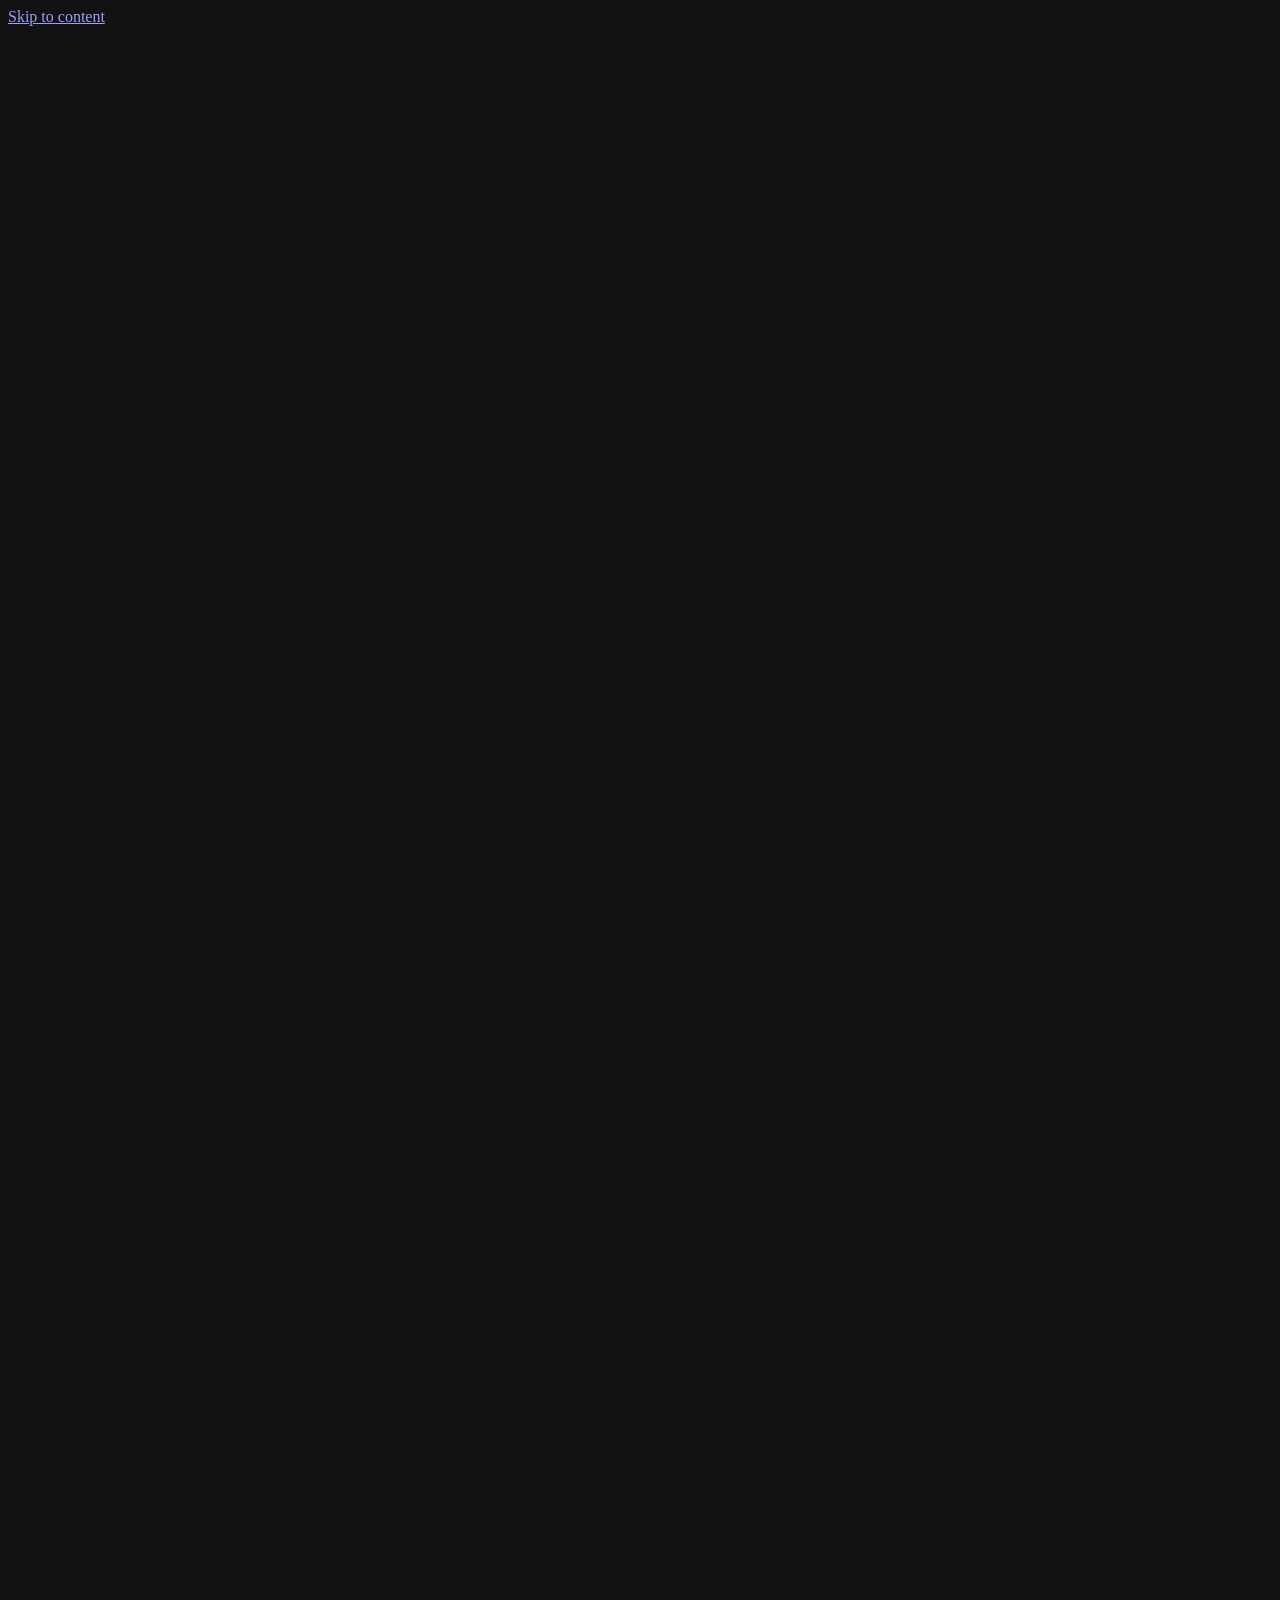
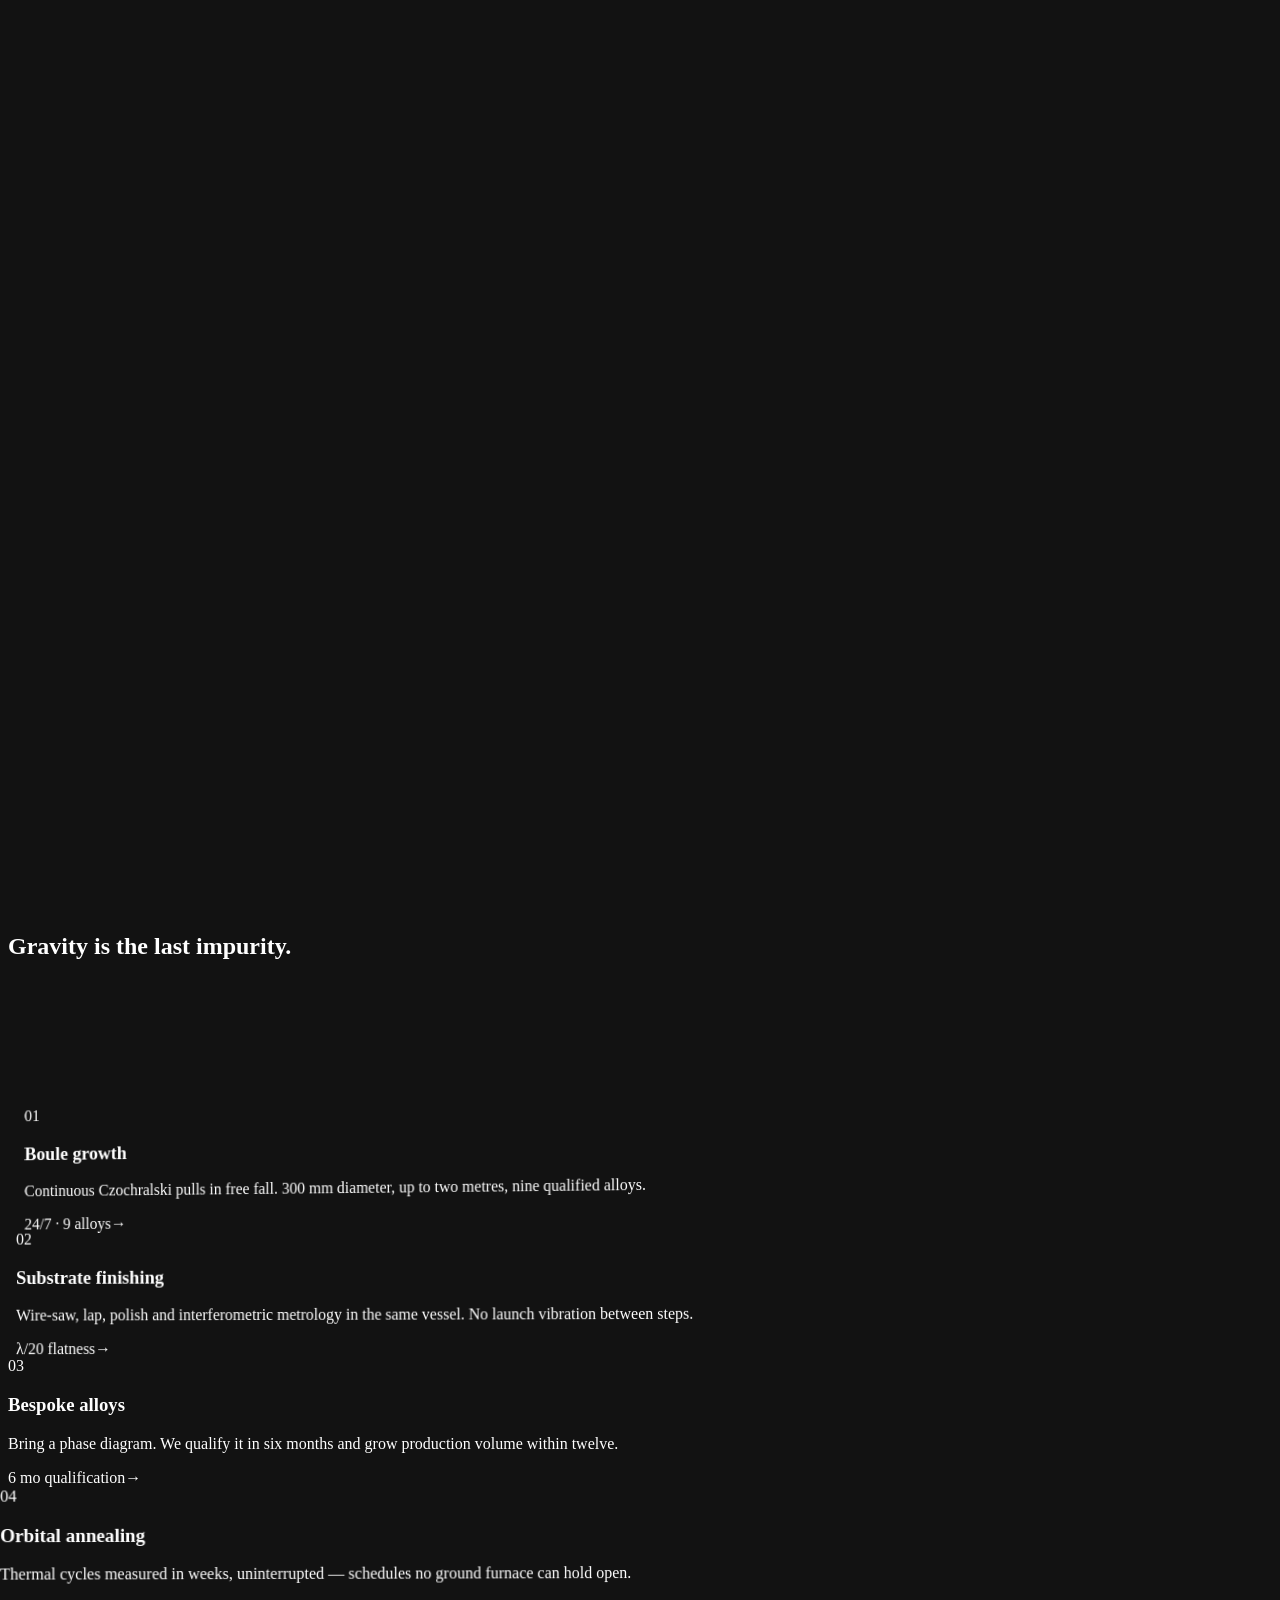
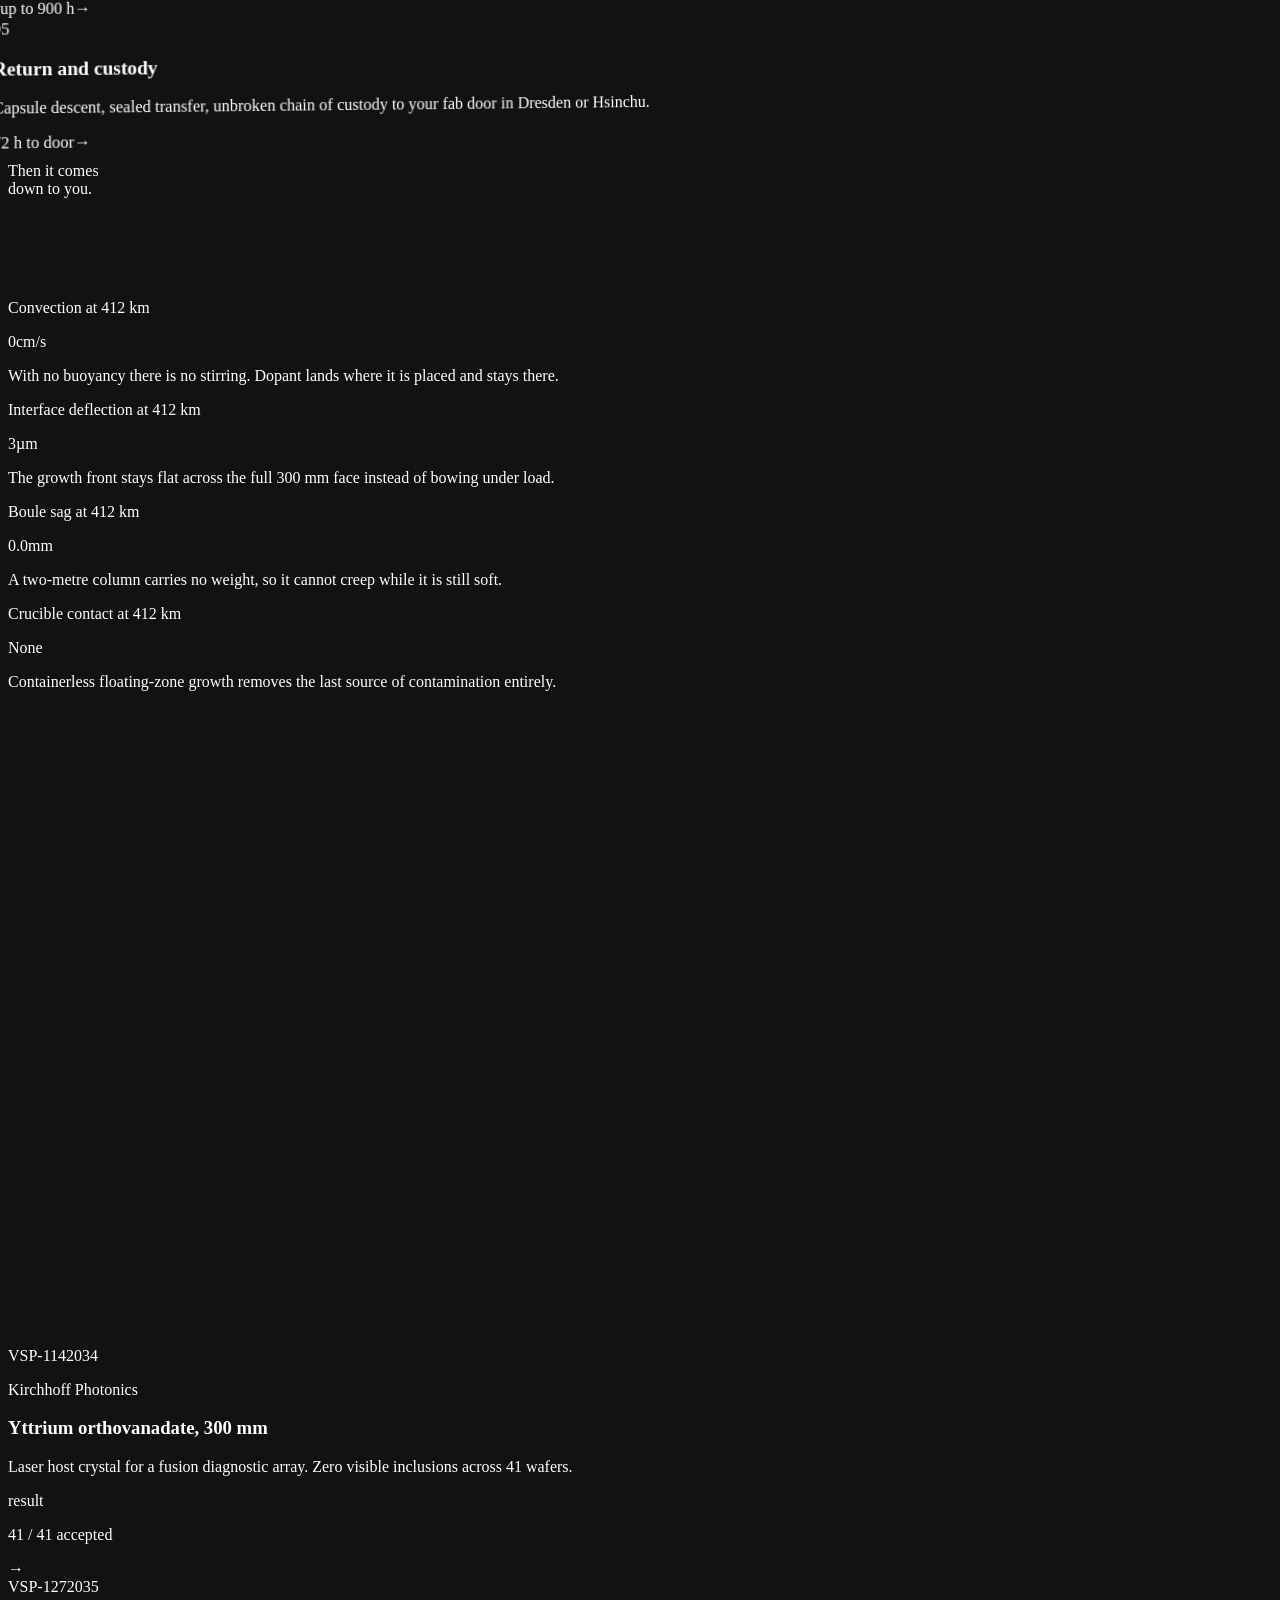
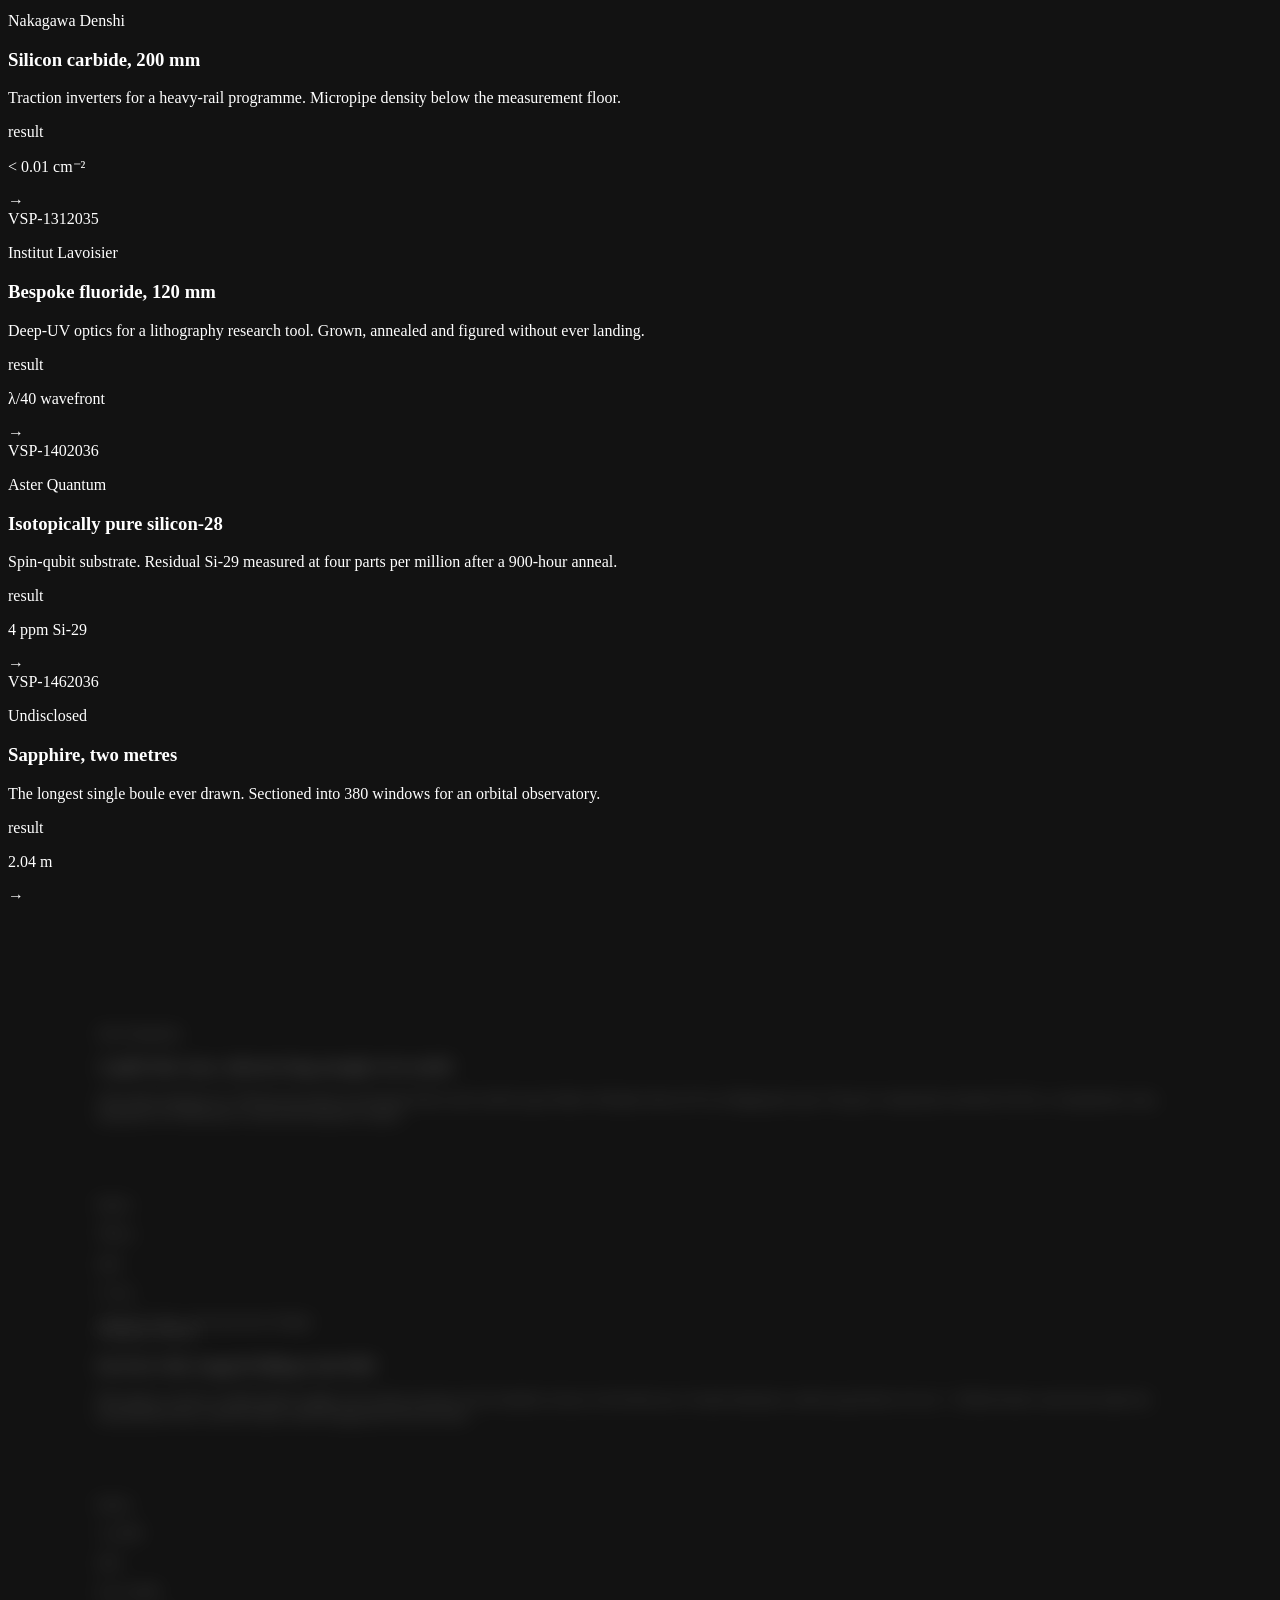
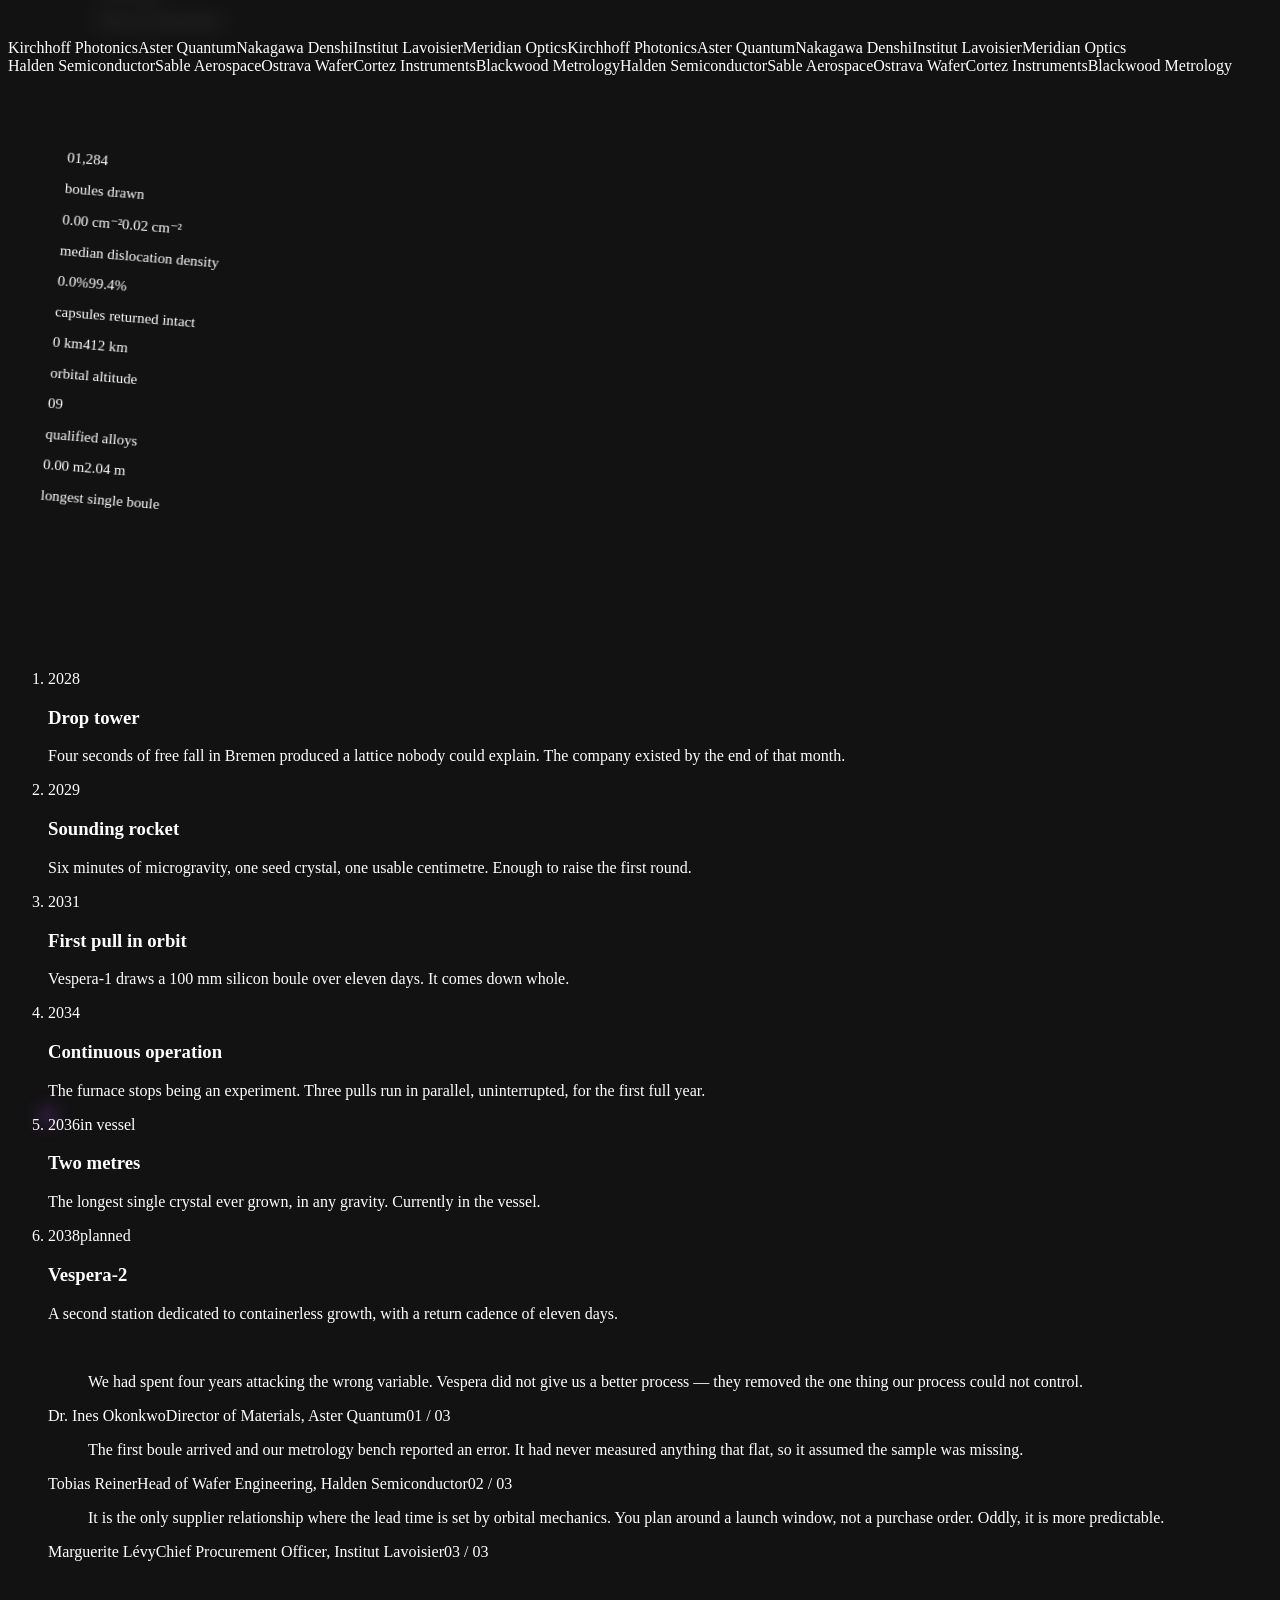
==== commit 869f2dfe: "basePath ile yeniden derlendi + kaydirma akiciligi" ====
--- a/index.html
+++ b/index.html
@@ -1,4 +1,4 @@
-<!DOCTYPE html><html lang="en" class="syne_f7253c61-module__T1Oj9q__variable manrope_f31a9081-module__Bksh2q__variable ibm_plex_mono_eb6adcdb-module__rrPg2G__variable"><head><meta charSet="utf-8"/><meta name="viewport" content="width=device-width, initial-scale=1"/><link rel="preload" href="/_next/static/media/0c795a286deabae8-s.p.3vm0tq4e-zz_5.woff2" as="font" crossorigin="" type="font/woff2"/><link rel="preload" href="/_next/static/media/2fe89d53234c61d4-s.p.1u30mmyq6lnsd.woff2" as="font" crossorigin="" type="font/woff2"/><link rel="preload" href="/_next/static/media/68757d6cddeff913-s.p.1i-sca43-qwng.woff2" as="font" crossorigin="" type="font/woff2"/><link rel="preload" href="/_next/static/media/6ab0db14f70d8ed6-s.p.13hnt-xgp82zk.woff2" as="font" crossorigin="" type="font/woff2"/><link rel="preload" href="/_next/static/media/99e609270109b47d-s.p.40sczeszzbjw1.woff2" as="font" crossorigin="" type="font/woff2"/><link rel="preload" href="/_next/static/media/a343f882a40d2cc9-s.p.1sj6eobyi31rd.woff2" as="font" crossorigin="" type="font/woff2"/><link rel="preload" href="/_next/static/media/e94b8ab81811a983-s.p.07tvg3tgusgux.woff2" as="font" crossorigin="" type="font/woff2"/><link rel="preload" href="/_next/static/media/effe91970fc4db64-s.p.0oace-s_gkfks.woff2" as="font" crossorigin="" type="font/woff2"/><link rel="stylesheet" href="/_next/static/chunks/0xl10ac1zcgnk.css" data-precedence="next"/><link rel="preload" as="script" fetchPriority="low" href="/_next/static/chunks/10qmq145gw9g7.js"/><script src="/_next/static/chunks/038pjnib7jl23.js" async=""></script><script src="/_next/static/chunks/1vu5vd1u0ry6t.js" async=""></script><script src="/_next/static/chunks/turbopack-3371xu449-j_4.js" async=""></script><script src="/_next/static/chunks/158myu8e_yme3.js" async=""></script><script src="/_next/static/chunks/0lw6xv7snr7cr.js" async=""></script><script src="/_next/static/chunks/07z-359krqq09.js" async=""></script><script src="/_next/static/chunks/0x1m82hn9r4d9.js" async=""></script><script src="/_next/static/chunks/027nbnvya1gh8.js" async=""></script><meta name="next-size-adjust" content=""/><meta name="theme-color" content="#06040d"/><meta name="color-scheme" content="dark"/><title>VESPERA — the orbital crystal foundry</title><meta name="description" content="Vespera grows single-crystal boules in free fall at 412 km. No convection in the melt, no sag in the column: lattices that gravity makes impossible on the ground."/><link rel="canonical" href="/"/><link rel="alternate" hrefLang="en" href="/"/><link rel="alternate" hrefLang="tr" href="/tr"/><meta property="og:title" content="VESPERA — the orbital crystal foundry"/><meta property="og:description" content="Flawless lattices, grown where gravity can&#x27;t reach. 412 km, continuously since 2031."/><meta property="og:locale" content="en_GB"/><meta property="og:type" content="website"/><meta name="twitter:card" content="summary"/><meta name="twitter:title" content="VESPERA — the orbital crystal foundry"/><meta name="twitter:description" content="Flawless lattices, grown where gravity can&#x27;t reach. 412 km, continuously since 2031."/><link rel="icon" href="/icon.svg?icon.0u4c8n1nva7lz.svg" sizes="any" type="image/svg+xml"/><noscript><style>[data-reveal]{opacity:1!important;filter:none!important;transform:none!important}</style></noscript><script src="/_next/static/chunks/0cz1d0mv5g_q7.js" noModule=""></script></head><body class="bg-void text-ink antialiased"><div hidden=""><!--$--><!--/$--></div><a href="#main" class="sr-only focus:not-sr-only focus:fixed focus:left-6 focus:top-6 focus:z-[90] focus:rounded-full focus:bg-amethyst focus:px-5 focus:py-3 focus:text-sm focus:font-semibold focus:text-[#0a0616]">Skip to content</a><div aria-hidden="true" class="pointer-events-none fixed inset-0 z-0 overflow-hidden"><div class="absolute -left-[22%] -top-[28%] h-[78vw] w-[78vw] rounded-full blur-[130px]" style="background:radial-gradient(circle at 42% 42%, rgba(124,58,237,0.5), transparent 66%);animation:drift-slow 34s ease-in-out infinite;will-change:transform"></div><div class="absolute -right-[20%] top-[4%] h-[66vw] w-[66vw] rounded-full blur-[140px]" style="background:radial-gradient(circle at 58% 40%, rgba(168,85,247,0.42), transparent 68%);animation:drift-slow 44s ease-in-out infinite reverse;will-change:transform"></div><div class="absolute bottom-[-26%] left-[22%] h-[62vw] w-[62vw] rounded-full blur-[150px]" style="background:radial-gradient(circle at 50% 50%, rgba(46,16,101,0.85), transparent 66%);animation:drift-slow 52s ease-in-out infinite;will-change:transform"></div><div class="absolute inset-x-[-20%] top-[8%] h-[46vh] opacity-45 blur-[70px]" style="background:linear-gradient(96deg, transparent, rgba(168,85,247,0.34) 26%, rgba(219,228,255,0.16) 48%, rgba(76,29,149,0.4) 72%, transparent);transform:rotate(-7deg);animation:drift-slow 40s ease-in-out infinite;will-change:transform"></div><div class="absolute inset-x-0 bottom-0 h-[42vh]" style="background:linear-gradient(to top, rgba(46,16,101,0.5), transparent);filter:blur(30px)"></div><canvas class="absolute inset-0 h-full w-full"></canvas><div class="absolute inset-0" style="background:radial-gradient(ellipse 88% 62% at 50% 6%, transparent 38%, rgba(3,2,8,0.72) 100%)"></div></div><header class="fixed inset-x-0 top-0 z-50 px-4 pt-4 sm:px-7 sm:pt-6"><nav aria-label="Primary" data-reveal="" class="mx-auto flex max-w-[1400px] items-center justify-between rounded-full py-2.5 pl-6 pr-2.5 transition-all duration-700 glass" style="opacity:0;filter:blur(14px);transform:translateY(-32px)"><a href="#top" class="group flex items-center gap-3" aria-label="VESPERA — top"><svg viewBox="0 0 28 28" class="h-6 w-6 shrink-0" aria-hidden="true"><defs><linearGradient id="vmark" x1="0" y1="0" x2="1" y2="1"><stop offset="0%" stop-color="#dbe4ff"></stop><stop offset="55%" stop-color="#a855f7"></stop><stop offset="100%" stop-color="#4c1d95"></stop></linearGradient></defs><circle cx="14" cy="14" r="12" fill="none" stroke="url(#vmark)" stroke-width="1" opacity="0.55"></circle><path d="M14 4.6 22.1 9.3v9.4L14 23.4 5.9 18.7V9.3z" fill="none" stroke="url(#vmark)" stroke-width="1.3" stroke-linejoin="round"></path><path d="M14 9.4 18.4 12v5.2L14 19.8 9.6 17.2V12z" fill="url(#vmark)" opacity="0.42"></path></svg><span class="font-display text-[0.95rem] font-bold tracking-[0.24em] text-ink">VESPERA</span></a><ul class="hidden items-center gap-1 lg:flex"><li><a href="#about" class="relative rounded-full px-4 py-2 text-[0.86rem] text-mute transition-colors duration-300 hover:text-ink">Premise</a></li><li><a href="#services" class="relative rounded-full px-4 py-2 text-[0.86rem] text-mute transition-colors duration-300 hover:text-ink">Foundry</a></li><li><a href="#technology" class="relative rounded-full px-4 py-2 text-[0.86rem] text-mute transition-colors duration-300 hover:text-ink">Method</a></li><li><a href="#projects" class="relative rounded-full px-4 py-2 text-[0.86rem] text-mute transition-colors duration-300 hover:text-ink">Work</a></li><li><a href="#pricing" class="relative rounded-full px-4 py-2 text-[0.86rem] text-mute transition-colors duration-300 hover:text-ink">Contracts</a></li><li><a href="#contact" class="relative rounded-full px-4 py-2 text-[0.86rem] text-mute transition-colors duration-300 hover:text-ink">Contact</a></li></ul><div class="flex items-center gap-2"><nav aria-label="Language" class="flex items-center gap-0.5 rounded-full border border-white/10 bg-white/[0.04] p-0.5 hidden sm:flex"><a href="/" hrefLang="en" lang="en" aria-current="true" title="English" class="rounded-full px-2.5 py-1.5 font-mono text-[0.66rem] uppercase tracking-[0.14em] transition-colors duration-300 bg-white/10 text-ink">en</a><a href="/tr/" hrefLang="tr" lang="tr" title="Türkçe" class="rounded-full px-2.5 py-1.5 font-mono text-[0.66rem] uppercase tracking-[0.14em] transition-colors duration-300 text-mute hover:text-ink">tr</a></nav><a href="#contact" class="btn btn-primary btn-liquid hidden px-6 py-3 text-sm sm:inline-flex" style="transform:none">Request a boule</a><button type="button" aria-expanded="false" aria-controls="mobile-menu" aria-label="Open menu" class="btn-ghost flex h-11 w-11 items-center justify-center rounded-full lg:hidden"><span class="relative block h-3 w-4"><span class="absolute left-0 block h-px w-full bg-ink transition-transform duration-300" style="top:1px;transform:none"></span><span class="absolute left-0 block h-px w-full bg-ink transition-transform duration-300" style="top:11px;transform:none"></span></span></button></div></nav></header><main id="main"><section id="top" class="relative isolate flex min-h-[100svh] flex-col justify-center overflow-hidden px-5 pb-16 pt-32 sm:px-8"><div data-reveal="" class="absolute inset-0 -z-10" style="opacity:0"><!--$!--><template data-dgst="BAILOUT_TO_CLIENT_SIDE_RENDERING"></template><div aria-hidden="true" class="absolute inset-0 flex items-center justify-center"><div class="h-[46vh] w-[46vh] rounded-full blur-[70px]" style="background:radial-gradient(circle at 50% 45%, rgba(168,85,247,0.5), rgba(76,29,149,0.28) 46%, transparent 70%);animation:drift-slow 20s ease-in-out infinite"></div></div><!--/$--></div><div aria-hidden="true" class="pointer-events-none absolute inset-0 -z-10" style="background:radial-gradient(ellipse 60% 46% at 50% 40%, rgba(6,4,13,0.94), rgba(6,4,13,0.72) 48%, rgba(6,4,13,0.28) 72%, transparent 88%)"></div><div aria-hidden="true" class="pointer-events-none absolute inset-x-0 bottom-0 -z-10 h-[34vh]" style="background:linear-gradient(to top, #06040d 12%, rgba(6,4,13,0.72) 48%, transparent)"></div><div class="relative mx-auto flex w-full max-w-[1180px] flex-1 flex-col items-center justify-center text-center"><p data-reveal="" class="glass inline-flex items-center gap-3 rounded-full px-4 py-2.5" style="opacity:0;filter:blur(14px);transform:translateY(26px)"><span class="h-1.5 w-1.5 rounded-full bg-amethyst" style="animation:pulse-dot 2.6s ease-out infinite"></span><span class="font-mono text-[0.66rem] uppercase tracking-[0.2em] text-mute">Station Vespera-1 · low Earth orbit · 412 km</span></p><h1 class="mt-9 text-[clamp(2.6rem,7.6vw,6.8rem)] font-bold leading-[0.9] tracking-[-0.045em]"><span class="block" aria-label="We grow crystal"><span class="inline-block whitespace-nowrap" aria-hidden="true"><span data-reveal="" class="inline-block will-change-transform" style="opacity:0;transform:translateY(0.62em) rotateX(-78deg)">W</span><span data-reveal="" class="inline-block will-change-transform" style="opacity:0;transform:translateY(0.62em) rotateX(-78deg)">e</span><span class="inline-block"> </span></span><span class="inline-block whitespace-nowrap" aria-hidden="true"><span data-reveal="" class="inline-block will-change-transform" style="opacity:0;transform:translateY(0.62em) rotateX(-78deg)">g</span><span data-reveal="" class="inline-block will-change-transform" style="opacity:0;transform:translateY(0.62em) rotateX(-78deg)">r</span><span data-reveal="" class="inline-block will-change-transform" style="opacity:0;transform:translateY(0.62em) rotateX(-78deg)">o</span><span data-reveal="" class="inline-block will-change-transform" style="opacity:0;transform:translateY(0.62em) rotateX(-78deg)">w</span><span class="inline-block"> </span></span><span class="inline-block whitespace-nowrap" aria-hidden="true"><span data-reveal="" class="inline-block will-change-transform" style="opacity:0;transform:translateY(0.62em) rotateX(-78deg)">c</span><span data-reveal="" class="inline-block will-change-transform" style="opacity:0;transform:translateY(0.62em) rotateX(-78deg)">r</span><span data-reveal="" class="inline-block will-change-transform" style="opacity:0;transform:translateY(0.62em) rotateX(-78deg)">y</span><span data-reveal="" class="inline-block will-change-transform" style="opacity:0;transform:translateY(0.62em) rotateX(-78deg)">s</span><span data-reveal="" class="inline-block will-change-transform" style="opacity:0;transform:translateY(0.62em) rotateX(-78deg)">t</span><span data-reveal="" class="inline-block will-change-transform" style="opacity:0;transform:translateY(0.62em) rotateX(-78deg)">a</span><span data-reveal="" class="inline-block will-change-transform" style="opacity:0;transform:translateY(0.62em) rotateX(-78deg)">l</span></span></span><span class="block" aria-label="where gravity"><span class="inline-block whitespace-nowrap" aria-hidden="true"><span data-reveal="" class="inline-block will-change-transform" style="opacity:0;transform:translateY(0.62em) rotateX(-78deg)">w</span><span data-reveal="" class="inline-block will-change-transform" style="opacity:0;transform:translateY(0.62em) rotateX(-78deg)">h</span><span data-reveal="" class="inline-block will-change-transform" style="opacity:0;transform:translateY(0.62em) rotateX(-78deg)">e</span><span data-reveal="" class="inline-block will-change-transform" style="opacity:0;transform:translateY(0.62em) rotateX(-78deg)">r</span><span data-reveal="" class="inline-block will-change-transform" style="opacity:0;transform:translateY(0.62em) rotateX(-78deg)">e</span><span class="inline-block"> </span></span><span class="inline-block whitespace-nowrap" aria-hidden="true"><span data-reveal="" class="inline-block will-change-transform" style="opacity:0;transform:translateY(0.62em) rotateX(-78deg)">g</span><span data-reveal="" class="inline-block will-change-transform" style="opacity:0;transform:translateY(0.62em) rotateX(-78deg)">r</span><span data-reveal="" class="inline-block will-change-transform" style="opacity:0;transform:translateY(0.62em) rotateX(-78deg)">a</span><span data-reveal="" class="inline-block will-change-transform" style="opacity:0;transform:translateY(0.62em) rotateX(-78deg)">v</span><span data-reveal="" class="inline-block will-change-transform" style="opacity:0;transform:translateY(0.62em) rotateX(-78deg)">i</span><span data-reveal="" class="inline-block will-change-transform" style="opacity:0;transform:translateY(0.62em) rotateX(-78deg)">t</span><span data-reveal="" class="inline-block will-change-transform" style="opacity:0;transform:translateY(0.62em) rotateX(-78deg)">y</span></span></span><span data-reveal="" class="prism block" style="opacity:0;filter:blur(20px);transform:translateY(34px) scale(0.96)">can&#x27;t reach.</span></h1><p data-reveal="" class="mt-9 max-w-[46rem] text-[1.05rem] leading-[1.7] text-mute" style="opacity:0;filter:blur(14px);transform:translateY(26px)">Vespera operates the first orbital crystal foundry. In free fall the melt stops stirring and the boule stops sagging, so the lattice comes down measurably closer to perfect.</p><div data-reveal="" class="mt-11 flex flex-wrap items-center justify-center gap-3" style="opacity:0;filter:blur(14px);transform:translateY(26px)"><a href="#contact" class="btn btn-primary btn-liquid" style="transform:none">Request a boule<svg width="15" height="15" viewBox="0 0 16 16" fill="none" aria-hidden="true"><path d="M3 8h10M9 4l4 4-4 4" stroke="currentColor" stroke-width="1.7" stroke-linecap="round" stroke-linejoin="round"></path></svg></a><a href="#technology" class="btn btn-ghost btn-liquid" style="transform:none">See the method</a></div></div><div data-reveal="" class="relative mx-auto mt-14 flex w-full max-w-[1180px] flex-wrap items-end justify-between gap-8 border-t border-white/8 pt-8" style="opacity:0;filter:blur(14px);transform:translateY(26px)"><dl class="flex flex-wrap items-baseline gap-x-12 gap-y-5"><div><dt class="eyebrow mb-2">dislocation density</dt><dd class="font-display text-2xl font-bold tabular-nums text-ink">0.02<span class="ml-1 text-base font-medium text-amethyst">cm⁻²</span></dd></div><div><dt class="eyebrow mb-2">orbit</dt><dd class="font-display text-2xl font-bold tabular-nums text-ink">412<span class="ml-1 text-base font-medium text-amethyst">km</span></dd></div><div><dt class="eyebrow mb-2">alloys in production</dt><dd class="font-display text-2xl font-bold tabular-nums text-ink">09<span class="ml-1 text-base font-medium text-amethyst"></span></dd></div></dl><button type="button" class="group flex items-center gap-4 text-mute transition-colors hover:text-ink"><span class="eyebrow">Begin descent</span><span class="relative block h-12 w-px overflow-hidden bg-white/14"><span class="absolute inset-x-0 top-0 block h-5 bg-amethyst" style="animation:scroll-cue 2.4s ease-in-out infinite"></span></span></button></div><style>
+<!DOCTYPE html><html lang="en" class="syne_f7253c61-module__T1Oj9q__variable manrope_f31a9081-module__Bksh2q__variable ibm_plex_mono_eb6adcdb-module__rrPg2G__variable"><head><meta charSet="utf-8"/><meta name="viewport" content="width=device-width, initial-scale=1"/><link rel="preload" href="/vespera/_next/static/media/0c795a286deabae8-s.p.3vm0tq4e-zz_5.woff2" as="font" crossorigin="" type="font/woff2"/><link rel="preload" href="/vespera/_next/static/media/2fe89d53234c61d4-s.p.1u30mmyq6lnsd.woff2" as="font" crossorigin="" type="font/woff2"/><link rel="preload" href="/vespera/_next/static/media/68757d6cddeff913-s.p.1i-sca43-qwng.woff2" as="font" crossorigin="" type="font/woff2"/><link rel="preload" href="/vespera/_next/static/media/6ab0db14f70d8ed6-s.p.13hnt-xgp82zk.woff2" as="font" crossorigin="" type="font/woff2"/><link rel="preload" href="/vespera/_next/static/media/99e609270109b47d-s.p.40sczeszzbjw1.woff2" as="font" crossorigin="" type="font/woff2"/><link rel="preload" href="/vespera/_next/static/media/a343f882a40d2cc9-s.p.1sj6eobyi31rd.woff2" as="font" crossorigin="" type="font/woff2"/><link rel="preload" href="/vespera/_next/static/media/e94b8ab81811a983-s.p.07tvg3tgusgux.woff2" as="font" crossorigin="" type="font/woff2"/><link rel="preload" href="/vespera/_next/static/media/effe91970fc4db64-s.p.0oace-s_gkfks.woff2" as="font" crossorigin="" type="font/woff2"/><link rel="stylesheet" href="/vespera/_next/static/chunks/0xl10ac1zcgnk.css" data-precedence="next"/><link rel="preload" as="script" fetchPriority="low" href="/vespera/_next/static/chunks/10qmq145gw9g7.js"/><script src="/vespera/_next/static/chunks/21aqku9s1c4vu.js" async=""></script><script src="/vespera/_next/static/chunks/1vu5vd1u0ry6t.js" async=""></script><script src="/vespera/_next/static/chunks/turbopack-14ymic9exlk5l.js" async=""></script><script src="/vespera/_next/static/chunks/158myu8e_yme3.js" async=""></script><script src="/vespera/_next/static/chunks/0lw6xv7snr7cr.js" async=""></script><script src="/vespera/_next/static/chunks/07z-359krqq09.js" async=""></script><script src="/vespera/_next/static/chunks/0x1m82hn9r4d9.js" async=""></script><script src="/vespera/_next/static/chunks/15i2b681w37mq.js" async=""></script><meta name="next-size-adjust" content=""/><meta name="theme-color" content="#06040d"/><meta name="color-scheme" content="dark"/><title>VESPERA — the orbital crystal foundry</title><meta name="description" content="Vespera grows single-crystal boules in free fall at 412 km. No convection in the melt, no sag in the column: lattices that gravity makes impossible on the ground."/><link rel="canonical" href="/"/><link rel="alternate" hrefLang="en" href="/"/><link rel="alternate" hrefLang="tr" href="/tr"/><meta property="og:title" content="VESPERA — the orbital crystal foundry"/><meta property="og:description" content="Flawless lattices, grown where gravity can&#x27;t reach. 412 km, continuously since 2031."/><meta property="og:locale" content="en_GB"/><meta property="og:type" content="website"/><meta name="twitter:card" content="summary"/><meta name="twitter:title" content="VESPERA — the orbital crystal foundry"/><meta name="twitter:description" content="Flawless lattices, grown where gravity can&#x27;t reach. 412 km, continuously since 2031."/><link rel="icon" href="/vespera/icon.svg?icon.0u4c8n1nva7lz.svg" sizes="any" type="image/svg+xml"/><noscript><style>[data-reveal]{opacity:1!important;filter:none!important;transform:none!important}</style></noscript><script src="/vespera/_next/static/chunks/0cz1d0mv5g_q7.js" noModule=""></script></head><body class="bg-void text-ink antialiased"><div hidden=""><!--$--><!--/$--></div><a href="#main" class="sr-only focus:not-sr-only focus:fixed focus:left-6 focus:top-6 focus:z-[90] focus:rounded-full focus:bg-amethyst focus:px-5 focus:py-3 focus:text-sm focus:font-semibold focus:text-[#0a0616]">Skip to content</a><div aria-hidden="true" class="pointer-events-none fixed inset-0 z-0 overflow-hidden"><div class="absolute -left-[22%] -top-[28%] h-[78vw] w-[78vw] rounded-full blur-[130px]" style="background:radial-gradient(circle at 42% 42%, rgba(124,58,237,0.5), transparent 66%);animation:drift-slow 34s ease-in-out infinite;will-change:transform"></div><div class="absolute -right-[20%] top-[4%] h-[66vw] w-[66vw] rounded-full blur-[140px]" style="background:radial-gradient(circle at 58% 40%, rgba(168,85,247,0.42), transparent 68%);animation:drift-slow 44s ease-in-out infinite reverse;will-change:transform"></div><div class="absolute bottom-[-26%] left-[22%] h-[62vw] w-[62vw] rounded-full blur-[150px]" style="background:radial-gradient(circle at 50% 50%, rgba(46,16,101,0.85), transparent 66%);animation:drift-slow 52s ease-in-out infinite;will-change:transform"></div><div class="absolute inset-x-[-20%] top-[8%] h-[46vh] opacity-45 blur-[70px]" style="background:linear-gradient(96deg, transparent, rgba(168,85,247,0.34) 26%, rgba(219,228,255,0.16) 48%, rgba(76,29,149,0.4) 72%, transparent);transform:rotate(-7deg);animation:drift-slow 40s ease-in-out infinite;will-change:transform"></div><div class="absolute inset-x-0 bottom-0 h-[42vh]" style="background:linear-gradient(to top, rgba(46,16,101,0.5), transparent);filter:blur(30px)"></div><canvas class="absolute inset-0 h-full w-full"></canvas><div class="absolute inset-0" style="background:radial-gradient(ellipse 88% 62% at 50% 6%, transparent 38%, rgba(3,2,8,0.72) 100%)"></div></div><header class="fixed inset-x-0 top-0 z-50 px-4 pt-4 sm:px-7 sm:pt-6"><nav aria-label="Primary" data-reveal="" class="mx-auto flex max-w-[1400px] items-center justify-between rounded-full py-2.5 pl-6 pr-2.5 transition-all duration-700 glass" style="opacity:0;filter:blur(14px);transform:translateY(-32px)"><a href="#top" class="group flex items-center gap-3" aria-label="VESPERA — top"><svg viewBox="0 0 28 28" class="h-6 w-6 shrink-0" aria-hidden="true"><defs><linearGradient id="vmark" x1="0" y1="0" x2="1" y2="1"><stop offset="0%" stop-color="#dbe4ff"></stop><stop offset="55%" stop-color="#a855f7"></stop><stop offset="100%" stop-color="#4c1d95"></stop></linearGradient></defs><circle cx="14" cy="14" r="12" fill="none" stroke="url(#vmark)" stroke-width="1" opacity="0.55"></circle><path d="M14 4.6 22.1 9.3v9.4L14 23.4 5.9 18.7V9.3z" fill="none" stroke="url(#vmark)" stroke-width="1.3" stroke-linejoin="round"></path><path d="M14 9.4 18.4 12v5.2L14 19.8 9.6 17.2V12z" fill="url(#vmark)" opacity="0.42"></path></svg><span class="font-display text-[0.95rem] font-bold tracking-[0.24em] text-ink">VESPERA</span></a><ul class="hidden items-center gap-1 lg:flex"><li><a href="#about" class="relative rounded-full px-4 py-2 text-[0.86rem] text-mute transition-colors duration-300 hover:text-ink">Premise</a></li><li><a href="#services" class="relative rounded-full px-4 py-2 text-[0.86rem] text-mute transition-colors duration-300 hover:text-ink">Foundry</a></li><li><a href="#technology" class="relative rounded-full px-4 py-2 text-[0.86rem] text-mute transition-colors duration-300 hover:text-ink">Method</a></li><li><a href="#projects" class="relative rounded-full px-4 py-2 text-[0.86rem] text-mute transition-colors duration-300 hover:text-ink">Work</a></li><li><a href="#pricing" class="relative rounded-full px-4 py-2 text-[0.86rem] text-mute transition-colors duration-300 hover:text-ink">Contracts</a></li><li><a href="#contact" class="relative rounded-full px-4 py-2 text-[0.86rem] text-mute transition-colors duration-300 hover:text-ink">Contact</a></li></ul><div class="flex items-center gap-2"><nav aria-label="Language" class="flex items-center gap-0.5 rounded-full border border-white/10 bg-white/[0.04] p-0.5 hidden sm:flex"><a href="/vespera/" hrefLang="en" lang="en" aria-current="true" title="English" class="rounded-full px-2.5 py-1.5 font-mono text-[0.66rem] uppercase tracking-[0.14em] transition-colors duration-300 bg-white/10 text-ink">en</a><a href="/vespera/tr/" hrefLang="tr" lang="tr" title="Türkçe" class="rounded-full px-2.5 py-1.5 font-mono text-[0.66rem] uppercase tracking-[0.14em] transition-colors duration-300 text-mute hover:text-ink">tr</a></nav><a href="#contact" class="btn btn-primary btn-liquid hidden px-6 py-3 text-sm sm:inline-flex" style="transform:none">Request a boule</a><button type="button" aria-expanded="false" aria-controls="mobile-menu" aria-label="Open menu" class="btn-ghost flex h-11 w-11 items-center justify-center rounded-full lg:hidden"><span class="relative block h-3 w-4"><span class="absolute left-0 block h-px w-full bg-ink transition-transform duration-300" style="top:1px;transform:none"></span><span class="absolute left-0 block h-px w-full bg-ink transition-transform duration-300" style="top:11px;transform:none"></span></span></button></div></nav></header><main id="main"><section id="top" class="relative isolate flex min-h-[100svh] flex-col justify-center overflow-hidden px-5 pb-16 pt-32 sm:px-8"><div data-reveal="" class="absolute inset-0 -z-10" style="opacity:0"><!--$!--><template data-dgst="BAILOUT_TO_CLIENT_SIDE_RENDERING"></template><div aria-hidden="true" class="absolute inset-0 flex items-center justify-center"><div class="h-[46vh] w-[46vh] rounded-full blur-[70px]" style="background:radial-gradient(circle at 50% 45%, rgba(168,85,247,0.5), rgba(76,29,149,0.28) 46%, transparent 70%);animation:drift-slow 20s ease-in-out infinite"></div></div><!--/$--></div><div aria-hidden="true" class="pointer-events-none absolute inset-0 -z-10" style="background:radial-gradient(ellipse 60% 46% at 50% 40%, rgba(6,4,13,0.94), rgba(6,4,13,0.72) 48%, rgba(6,4,13,0.28) 72%, transparent 88%)"></div><div aria-hidden="true" class="pointer-events-none absolute inset-x-0 bottom-0 -z-10 h-[34vh]" style="background:linear-gradient(to top, #06040d 12%, rgba(6,4,13,0.72) 48%, transparent)"></div><div class="relative mx-auto flex w-full max-w-[1180px] flex-1 flex-col items-center justify-center text-center"><p data-reveal="" class="glass inline-flex items-center gap-3 rounded-full px-4 py-2.5" style="opacity:0;filter:blur(14px);transform:translateY(26px)"><span class="h-1.5 w-1.5 rounded-full bg-amethyst" style="animation:pulse-dot 2.6s ease-out infinite"></span><span class="font-mono text-[0.66rem] uppercase tracking-[0.2em] text-mute">Station Vespera-1 · low Earth orbit · 412 km</span></p><h1 class="mt-9 text-[clamp(2.6rem,7.6vw,6.8rem)] font-bold leading-[0.9] tracking-[-0.045em]"><span class="block" aria-label="We grow crystal"><span class="inline-block whitespace-nowrap" aria-hidden="true"><span data-reveal="" class="inline-block will-change-transform" style="opacity:0;transform:translateY(0.62em) rotateX(-78deg)">W</span><span data-reveal="" class="inline-block will-change-transform" style="opacity:0;transform:translateY(0.62em) rotateX(-78deg)">e</span><span class="inline-block"> </span></span><span class="inline-block whitespace-nowrap" aria-hidden="true"><span data-reveal="" class="inline-block will-change-transform" style="opacity:0;transform:translateY(0.62em) rotateX(-78deg)">g</span><span data-reveal="" class="inline-block will-change-transform" style="opacity:0;transform:translateY(0.62em) rotateX(-78deg)">r</span><span data-reveal="" class="inline-block will-change-transform" style="opacity:0;transform:translateY(0.62em) rotateX(-78deg)">o</span><span data-reveal="" class="inline-block will-change-transform" style="opacity:0;transform:translateY(0.62em) rotateX(-78deg)">w</span><span class="inline-block"> </span></span><span class="inline-block whitespace-nowrap" aria-hidden="true"><span data-reveal="" class="inline-block will-change-transform" style="opacity:0;transform:translateY(0.62em) rotateX(-78deg)">c</span><span data-reveal="" class="inline-block will-change-transform" style="opacity:0;transform:translateY(0.62em) rotateX(-78deg)">r</span><span data-reveal="" class="inline-block will-change-transform" style="opacity:0;transform:translateY(0.62em) rotateX(-78deg)">y</span><span data-reveal="" class="inline-block will-change-transform" style="opacity:0;transform:translateY(0.62em) rotateX(-78deg)">s</span><span data-reveal="" class="inline-block will-change-transform" style="opacity:0;transform:translateY(0.62em) rotateX(-78deg)">t</span><span data-reveal="" class="inline-block will-change-transform" style="opacity:0;transform:translateY(0.62em) rotateX(-78deg)">a</span><span data-reveal="" class="inline-block will-change-transform" style="opacity:0;transform:translateY(0.62em) rotateX(-78deg)">l</span></span></span><span class="block" aria-label="where gravity"><span class="inline-block whitespace-nowrap" aria-hidden="true"><span data-reveal="" class="inline-block will-change-transform" style="opacity:0;transform:translateY(0.62em) rotateX(-78deg)">w</span><span data-reveal="" class="inline-block will-change-transform" style="opacity:0;transform:translateY(0.62em) rotateX(-78deg)">h</span><span data-reveal="" class="inline-block will-change-transform" style="opacity:0;transform:translateY(0.62em) rotateX(-78deg)">e</span><span data-reveal="" class="inline-block will-change-transform" style="opacity:0;transform:translateY(0.62em) rotateX(-78deg)">r</span><span data-reveal="" class="inline-block will-change-transform" style="opacity:0;transform:translateY(0.62em) rotateX(-78deg)">e</span><span class="inline-block"> </span></span><span class="inline-block whitespace-nowrap" aria-hidden="true"><span data-reveal="" class="inline-block will-change-transform" style="opacity:0;transform:translateY(0.62em) rotateX(-78deg)">g</span><span data-reveal="" class="inline-block will-change-transform" style="opacity:0;transform:translateY(0.62em) rotateX(-78deg)">r</span><span data-reveal="" class="inline-block will-change-transform" style="opacity:0;transform:translateY(0.62em) rotateX(-78deg)">a</span><span data-reveal="" class="inline-block will-change-transform" style="opacity:0;transform:translateY(0.62em) rotateX(-78deg)">v</span><span data-reveal="" class="inline-block will-change-transform" style="opacity:0;transform:translateY(0.62em) rotateX(-78deg)">i</span><span data-reveal="" class="inline-block will-change-transform" style="opacity:0;transform:translateY(0.62em) rotateX(-78deg)">t</span><span data-reveal="" class="inline-block will-change-transform" style="opacity:0;transform:translateY(0.62em) rotateX(-78deg)">y</span></span></span><span data-reveal="" class="prism block" style="opacity:0;filter:blur(20px);transform:translateY(34px) scale(0.96)">can&#x27;t reach.</span></h1><p data-reveal="" class="mt-9 max-w-[46rem] text-[1.05rem] leading-[1.7] text-mute" style="opacity:0;filter:blur(14px);transform:translateY(26px)">Vespera operates the first orbital crystal foundry. In free fall the melt stops stirring and the boule stops sagging, so the lattice comes down measurably closer to perfect.</p><div data-reveal="" class="mt-11 flex flex-wrap items-center justify-center gap-3" style="opacity:0;filter:blur(14px);transform:translateY(26px)"><a href="#contact" class="btn btn-primary btn-liquid" style="transform:none">Request a boule<svg width="15" height="15" viewBox="0 0 16 16" fill="none" aria-hidden="true"><path d="M3 8h10M9 4l4 4-4 4" stroke="currentColor" stroke-width="1.7" stroke-linecap="round" stroke-linejoin="round"></path></svg></a><a href="#technology" class="btn btn-ghost btn-liquid" style="transform:none">See the method</a></div></div><div data-reveal="" class="relative mx-auto mt-14 flex w-full max-w-[1180px] flex-wrap items-end justify-between gap-8 border-t border-white/8 pt-8" style="opacity:0;filter:blur(14px);transform:translateY(26px)"><dl class="flex flex-wrap items-baseline gap-x-12 gap-y-5"><div><dt class="eyebrow mb-2">dislocation density</dt><dd class="font-display text-2xl font-bold tabular-nums text-ink">0.02<span class="ml-1 text-base font-medium text-amethyst">cm⁻²</span></dd></div><div><dt class="eyebrow mb-2">orbit</dt><dd class="font-display text-2xl font-bold tabular-nums text-ink">412<span class="ml-1 text-base font-medium text-amethyst">km</span></dd></div><div><dt class="eyebrow mb-2">alloys in production</dt><dd class="font-display text-2xl font-bold tabular-nums text-ink">09<span class="ml-1 text-base font-medium text-amethyst"></span></dd></div></dl><button type="button" class="group flex items-center gap-4 text-mute transition-colors hover:text-ink"><span class="eyebrow">Begin descent</span><span class="relative block h-12 w-px overflow-hidden bg-white/14"><span class="absolute inset-x-0 top-0 block h-5 bg-amethyst" style="animation:scroll-cue 2.4s ease-in-out infinite"></span></span></button></div><style>
         @keyframes scroll-cue {
           0%        { transform: translateY(-100%); }
           60%, 100% { transform: translateY(340%); }
@@ -12,4 +12,4 @@
                   [transform:rotateY(var(--ry))_translateZ(0px)] hover:[transform:rotateY(0deg)_translateZ(38px)]
                   glass-deep glow-ring lg:-mt-8 lg:pb-14"><div class="flex items-center justify-between gap-3"><span class="eyebrow">Lane</span><span class="rounded-full border border-amethyst/35 bg-amethyst/10 px-3 py-1 font-mono text-[0.58rem] uppercase tracking-[0.18em] text-amethyst">most held</span></div><h3 class="mt-6 text-[1.6rem] font-bold tracking-[-0.03em]">Continuous supply</h3><p class="mt-3 text-[0.92rem] leading-[1.6] text-mute">A reserved furnace lane with a fixed return cadence.</p><p class="mt-9 flex flex-wrap items-baseline gap-x-3"><span class="display text-[clamp(2.4rem,4.4vw,3.4rem)] tabular-nums">€14M</span><span class="text-[0.86rem] text-mute">per year</span></p><ul class="mt-9 flex flex-col gap-4 border-t border-white/10 pt-8"><li class="flex items-start gap-3 text-[0.92rem] leading-[1.5] text-mute"><svg viewBox="0 0 16 16" class="mt-[3px] h-4 w-4 shrink-0 text-amethyst" fill="none" aria-hidden="true"><path d="M3.2 8.4 6.4 11.6 12.8 5" stroke="currentColor" stroke-width="1.7" stroke-linecap="round" stroke-linejoin="round"></path></svg>Six pulls per year, scheduled</li><li class="flex items-start gap-3 text-[0.92rem] leading-[1.5] text-mute"><svg viewBox="0 0 16 16" class="mt-[3px] h-4 w-4 shrink-0 text-amethyst" fill="none" aria-hidden="true"><path d="M3.2 8.4 6.4 11.6 12.8 5" stroke="currentColor" stroke-width="1.7" stroke-linecap="round" stroke-linejoin="round"></path></svg>Extended anneal to 900 h</li><li class="flex items-start gap-3 text-[0.92rem] leading-[1.5] text-mute"><svg viewBox="0 0 16 16" class="mt-[3px] h-4 w-4 shrink-0 text-amethyst" fill="none" aria-hidden="true"><path d="M3.2 8.4 6.4 11.6 12.8 5" stroke="currentColor" stroke-width="1.7" stroke-linecap="round" stroke-linejoin="round"></path></svg>Dedicated descent capsule</li><li class="flex items-start gap-3 text-[0.92rem] leading-[1.5] text-mute"><svg viewBox="0 0 16 16" class="mt-[3px] h-4 w-4 shrink-0 text-amethyst" fill="none" aria-hidden="true"><path d="M3.2 8.4 6.4 11.6 12.8 5" stroke="currentColor" stroke-width="1.7" stroke-linecap="round" stroke-linejoin="round"></path></svg>Named process engineer</li><li class="flex items-start gap-3 text-[0.92rem] leading-[1.5] text-mute"><svg viewBox="0 0 16 16" class="mt-[3px] h-4 w-4 shrink-0 text-amethyst" fill="none" aria-hidden="true"><path d="M3.2 8.4 6.4 11.6 12.8 5" stroke="currentColor" stroke-width="1.7" stroke-linecap="round" stroke-linejoin="round"></path></svg>72-hour delivery to fab</li></ul><div class="mt-auto pt-10"><a href="#contact" class="btn btn-liquid w-full btn-primary" style="transform:none">Reserve a lane</a></div></article></li><li data-reveal="" class="h-full" style="opacity:0;filter:blur(16px);transform:translateY(30px)"><article style="transform-style:preserve-3d;--ry:-7deg" class="relative flex h-full flex-col rounded-slab p-8 transition-all duration-[700ms] ease-[cubic-bezier(.16,1,.3,1)] sm:p-10
                   [transform:rotateY(var(--ry))_translateZ(0px)] hover:[transform:rotateY(0deg)_translateZ(38px)]
-                  glass"><div class="flex items-center justify-between gap-3"><span class="eyebrow">Vessel</span></div><h3 class="mt-6 text-[1.6rem] font-bold tracking-[-0.03em]">Bespoke alloy</h3><p class="mt-3 text-[0.92rem] leading-[1.6] text-mute">Your phase diagram, qualified and grown exclusively.</p><p class="mt-9 flex flex-wrap items-baseline gap-x-3"><span class="display text-[clamp(2.4rem,4.4vw,3.4rem)] tabular-nums">Bilateral</span><span class="text-[0.86rem] text-mute">multi-year</span></p><ul class="mt-9 flex flex-col gap-4 border-t border-white/10 pt-8"><li class="flex items-start gap-3 text-[0.92rem] leading-[1.5] text-mute"><svg viewBox="0 0 16 16" class="mt-[3px] h-4 w-4 shrink-0 text-amethyst" fill="none" aria-hidden="true"><path d="M3.2 8.4 6.4 11.6 12.8 5" stroke="currentColor" stroke-width="1.7" stroke-linecap="round" stroke-linejoin="round"></path></svg>Six-month qualification</li><li class="flex items-start gap-3 text-[0.92rem] leading-[1.5] text-mute"><svg viewBox="0 0 16 16" class="mt-[3px] h-4 w-4 shrink-0 text-amethyst" fill="none" aria-hidden="true"><path d="M3.2 8.4 6.4 11.6 12.8 5" stroke="currentColor" stroke-width="1.7" stroke-linecap="round" stroke-linejoin="round"></path></svg>Exclusive process rights</li><li class="flex items-start gap-3 text-[0.92rem] leading-[1.5] text-mute"><svg viewBox="0 0 16 16" class="mt-[3px] h-4 w-4 shrink-0 text-amethyst" fill="none" aria-hidden="true"><path d="M3.2 8.4 6.4 11.6 12.8 5" stroke="currentColor" stroke-width="1.7" stroke-linecap="round" stroke-linejoin="round"></path></svg>On-station telemetry access</li><li class="flex items-start gap-3 text-[0.92rem] leading-[1.5] text-mute"><svg viewBox="0 0 16 16" class="mt-[3px] h-4 w-4 shrink-0 text-amethyst" fill="none" aria-hidden="true"><path d="M3.2 8.4 6.4 11.6 12.8 5" stroke="currentColor" stroke-width="1.7" stroke-linecap="round" stroke-linejoin="round"></path></svg>Second-source guarantee</li></ul><div class="mt-auto pt-10"><a href="#contact" class="btn btn-liquid w-full btn-ghost" style="transform:none">Open a conversation</a></div></article></li></ul></div></section><section id="offices" aria-labelledby="offices-title" class="relative z-10 px-5 py-32 sm:px-8 sm:py-44"><div class="mx-auto max-w-[1280px]"><div data-reveal="" style="opacity:0;filter:blur(16px);transform:translateY(30px)"><p class="eyebrow mb-7">On the ground</p></div><h2 id="offices-title" class="display block max-w-[16ch] text-[clamp(2.2rem,5vw,4.2rem)]" aria-label="Five doors and one that isn&#x27;t."><span class="inline-block whitespace-nowrap" aria-hidden="true"><span data-reveal="" class="inline-block will-change-transform" style="opacity:0;transform:translateY(0.62em) rotateX(-78deg)">F</span><span data-reveal="" class="inline-block will-change-transform" style="opacity:0;transform:translateY(0.62em) rotateX(-78deg)">i</span><span data-reveal="" class="inline-block will-change-transform" style="opacity:0;transform:translateY(0.62em) rotateX(-78deg)">v</span><span data-reveal="" class="inline-block will-change-transform" style="opacity:0;transform:translateY(0.62em) rotateX(-78deg)">e</span><span class="inline-block"> </span></span><span class="inline-block whitespace-nowrap" aria-hidden="true"><span data-reveal="" class="inline-block will-change-transform" style="opacity:0;transform:translateY(0.62em) rotateX(-78deg)">d</span><span data-reveal="" class="inline-block will-change-transform" style="opacity:0;transform:translateY(0.62em) rotateX(-78deg)">o</span><span data-reveal="" class="inline-block will-change-transform" style="opacity:0;transform:translateY(0.62em) rotateX(-78deg)">o</span><span data-reveal="" class="inline-block will-change-transform" style="opacity:0;transform:translateY(0.62em) rotateX(-78deg)">r</span><span data-reveal="" class="inline-block will-change-transform" style="opacity:0;transform:translateY(0.62em) rotateX(-78deg)">s</span><span class="inline-block"> </span></span><span class="inline-block whitespace-nowrap" aria-hidden="true"><span data-reveal="" class="inline-block will-change-transform" style="opacity:0;transform:translateY(0.62em) rotateX(-78deg)">a</span><span data-reveal="" class="inline-block will-change-transform" style="opacity:0;transform:translateY(0.62em) rotateX(-78deg)">n</span><span data-reveal="" class="inline-block will-change-transform" style="opacity:0;transform:translateY(0.62em) rotateX(-78deg)">d</span><span class="inline-block"> </span></span><span class="inline-block whitespace-nowrap" aria-hidden="true"><span data-reveal="" class="inline-block will-change-transform" style="opacity:0;transform:translateY(0.62em) rotateX(-78deg)">o</span><span data-reveal="" class="inline-block will-change-transform" style="opacity:0;transform:translateY(0.62em) rotateX(-78deg)">n</span><span data-reveal="" class="inline-block will-change-transform" style="opacity:0;transform:translateY(0.62em) rotateX(-78deg)">e</span><span class="inline-block"> </span></span><span class="inline-block whitespace-nowrap" aria-hidden="true"><span data-reveal="" class="inline-block will-change-transform" style="opacity:0;transform:translateY(0.62em) rotateX(-78deg)">t</span><span data-reveal="" class="inline-block will-change-transform" style="opacity:0;transform:translateY(0.62em) rotateX(-78deg)">h</span><span data-reveal="" class="inline-block will-change-transform" style="opacity:0;transform:translateY(0.62em) rotateX(-78deg)">a</span><span data-reveal="" class="inline-block will-change-transform" style="opacity:0;transform:translateY(0.62em) rotateX(-78deg)">t</span><span class="inline-block"> </span></span><span class="inline-block whitespace-nowrap" aria-hidden="true"><span data-reveal="" class="inline-block will-change-transform" style="opacity:0;transform:translateY(0.62em) rotateX(-78deg)">i</span><span data-reveal="" class="inline-block will-change-transform" style="opacity:0;transform:translateY(0.62em) rotateX(-78deg)">s</span><span data-reveal="" class="inline-block will-change-transform" style="opacity:0;transform:translateY(0.62em) rotateX(-78deg)">n</span><span data-reveal="" class="inline-block will-change-transform" style="opacity:0;transform:translateY(0.62em) rotateX(-78deg)">&#x27;</span><span data-reveal="" class="inline-block will-change-transform" style="opacity:0;transform:translateY(0.62em) rotateX(-78deg)">t</span><span data-reveal="" class="inline-block will-change-transform" style="opacity:0;transform:translateY(0.62em) rotateX(-78deg)">.</span></span></h2><ul class="mt-16 border-t border-white/10 sm:mt-20"><li data-reveal="" style="opacity:0;filter:blur(10px);transform:translateY(18px)"><div class="group grid grid-cols-[auto_1fr_auto] items-center gap-5 border-b border-white/10 py-7 transition-colors duration-500 hover:bg-white/[0.035] sm:grid-cols-[7rem_1fr_auto_9rem] sm:gap-8 sm:py-9 "><span class="relative font-mono text-[0.72rem] tracking-[0.24em] text-amethyst">BRE</span><span class="relative min-w-0"><span class="display block text-[clamp(1.4rem,3vw,2.3rem)] transition-transform duration-500 group-hover:translate-x-2">Bremen</span></span><span class="relative hidden text-[0.92rem] text-mute sm:block">Headquarters · drop tower</span><span class="relative flex items-center justify-end gap-3"><span class="font-mono text-[1.05rem] tabular-nums text-ice">--:--</span></span></div></li><li data-reveal="" style="opacity:0;filter:blur(10px);transform:translateY(18px)"><div class="group grid grid-cols-[auto_1fr_auto] items-center gap-5 border-b border-white/10 py-7 transition-colors duration-500 hover:bg-white/[0.035] sm:grid-cols-[7rem_1fr_auto_9rem] sm:gap-8 sm:py-9 "><span class="relative font-mono text-[0.72rem] tracking-[0.24em] text-amethyst">CAY</span><span class="relative min-w-0"><span class="display block text-[clamp(1.4rem,3vw,2.3rem)] transition-transform duration-500 group-hover:translate-x-2">Kourou</span></span><span class="relative hidden text-[0.92rem] text-mute sm:block">Ascent operations</span><span class="relative flex items-center justify-end gap-3"><span class="font-mono text-[1.05rem] tabular-nums text-ice">--:--</span></span></div></li><li data-reveal="" style="opacity:0;filter:blur(10px);transform:translateY(18px)"><div class="group grid grid-cols-[auto_1fr_auto] items-center gap-5 border-b border-white/10 py-7 transition-colors duration-500 hover:bg-white/[0.035] sm:grid-cols-[7rem_1fr_auto_9rem] sm:gap-8 sm:py-9 "><span class="relative font-mono text-[0.72rem] tracking-[0.24em] text-amethyst">HSZ</span><span class="relative min-w-0"><span class="display block text-[clamp(1.4rem,3vw,2.3rem)] transition-transform duration-500 group-hover:translate-x-2">Hsinchu</span></span><span class="relative hidden text-[0.92rem] text-mute sm:block">Customer engineering</span><span class="relative flex items-center justify-end gap-3"><span class="font-mono text-[1.05rem] tabular-nums text-ice">--:--</span></span></div></li><li data-reveal="" style="opacity:0;filter:blur(10px);transform:translateY(18px)"><div class="group grid grid-cols-[auto_1fr_auto] items-center gap-5 border-b border-white/10 py-7 transition-colors duration-500 hover:bg-white/[0.035] sm:grid-cols-[7rem_1fr_auto_9rem] sm:gap-8 sm:py-9 "><span class="relative font-mono text-[0.72rem] tracking-[0.24em] text-amethyst">DRS</span><span class="relative min-w-0"><span class="display block text-[clamp(1.4rem,3vw,2.3rem)] transition-transform duration-500 group-hover:translate-x-2">Dresden</span></span><span class="relative hidden text-[0.92rem] text-mute sm:block">Metrology and custody</span><span class="relative flex items-center justify-end gap-3"><span class="font-mono text-[1.05rem] tabular-nums text-ice">--:--</span></span></div></li><li data-reveal="" style="opacity:0;filter:blur(10px);transform:translateY(18px)"><div class="group grid grid-cols-[auto_1fr_auto] items-center gap-5 border-b border-white/10 py-7 transition-colors duration-500 hover:bg-white/[0.035] sm:grid-cols-[7rem_1fr_auto_9rem] sm:gap-8 sm:py-9 "><span class="relative font-mono text-[0.72rem] tracking-[0.24em] text-amethyst">KMQ</span><span class="relative min-w-0"><span class="display block text-[clamp(1.4rem,3vw,2.3rem)] transition-transform duration-500 group-hover:translate-x-2">Kanazawa</span></span><span class="relative hidden text-[0.92rem] text-mute sm:block">Alloy qualification</span><span class="relative flex items-center justify-end gap-3"><span class="font-mono text-[1.05rem] tabular-nums text-ice">--:--</span></span></div></li><li data-reveal="" style="opacity:0;filter:blur(10px);transform:translateY(18px)"><div class="group grid grid-cols-[auto_1fr_auto] items-center gap-5 border-b border-white/10 py-7 transition-colors duration-500 hover:bg-white/[0.035] sm:grid-cols-[7rem_1fr_auto_9rem] sm:gap-8 sm:py-9 relative"><span aria-hidden="true" class="pointer-events-none absolute inset-0" style="background:linear-gradient(90deg, rgba(168,85,247,0.14), transparent 55%)"></span><span class="relative font-mono text-[0.72rem] tracking-[0.24em] text-amethyst">ORB</span><span class="relative min-w-0"><span class="display block text-[clamp(1.4rem,3vw,2.3rem)] transition-transform duration-500 group-hover:translate-x-2">Vespera-1</span></span><span class="relative hidden text-[0.92rem] text-mute sm:block">The foundry · 412 km</span><span class="relative flex items-center justify-end gap-3"><span class="h-1.5 w-1.5 rounded-full bg-amethyst" style="animation:pulse-dot 2.4s ease-out infinite"></span><span class="font-mono text-[1.05rem] tabular-nums text-ice">--:--</span></span></div></li></ul></div></section><section id="careers" aria-labelledby="careers-title" class="relative z-10 px-5 py-32 sm:px-8 sm:py-44"><div class="mx-auto max-w-[1280px]"><div data-reveal="" style="opacity:0;filter:blur(16px);transform:translateY(30px)"><p class="eyebrow mb-7">Open roles</p></div><div class="flex flex-wrap items-end justify-between gap-8"><h2 id="careers-title" class="display block max-w-[15ch] text-[clamp(2.2rem,5vw,4.2rem)]" aria-label="We are hiring for the vessel and the ground."><span class="inline-block whitespace-nowrap" aria-hidden="true"><span data-reveal="" class="inline-block will-change-transform" style="opacity:0;transform:translateY(0.62em) rotateX(-78deg)">W</span><span data-reveal="" class="inline-block will-change-transform" style="opacity:0;transform:translateY(0.62em) rotateX(-78deg)">e</span><span class="inline-block"> </span></span><span class="inline-block whitespace-nowrap" aria-hidden="true"><span data-reveal="" class="inline-block will-change-transform" style="opacity:0;transform:translateY(0.62em) rotateX(-78deg)">a</span><span data-reveal="" class="inline-block will-change-transform" style="opacity:0;transform:translateY(0.62em) rotateX(-78deg)">r</span><span data-reveal="" class="inline-block will-change-transform" style="opacity:0;transform:translateY(0.62em) rotateX(-78deg)">e</span><span class="inline-block"> </span></span><span class="inline-block whitespace-nowrap" aria-hidden="true"><span data-reveal="" class="inline-block will-change-transform" style="opacity:0;transform:translateY(0.62em) rotateX(-78deg)">h</span><span data-reveal="" class="inline-block will-change-transform" style="opacity:0;transform:translateY(0.62em) rotateX(-78deg)">i</span><span data-reveal="" class="inline-block will-change-transform" style="opacity:0;transform:translateY(0.62em) rotateX(-78deg)">r</span><span data-reveal="" class="inline-block will-change-transform" style="opacity:0;transform:translateY(0.62em) rotateX(-78deg)">i</span><span data-reveal="" class="inline-block will-change-transform" style="opacity:0;transform:translateY(0.62em) rotateX(-78deg)">n</span><span data-reveal="" class="inline-block will-change-transform" style="opacity:0;transform:translateY(0.62em) rotateX(-78deg)">g</span><span class="inline-block"> </span></span><span class="inline-block whitespace-nowrap" aria-hidden="true"><span data-reveal="" class="inline-block will-change-transform" style="opacity:0;transform:translateY(0.62em) rotateX(-78deg)">f</span><span data-reveal="" class="inline-block will-change-transform" style="opacity:0;transform:translateY(0.62em) rotateX(-78deg)">o</span><span data-reveal="" class="inline-block will-change-transform" style="opacity:0;transform:translateY(0.62em) rotateX(-78deg)">r</span><span class="inline-block"> </span></span><span class="inline-block whitespace-nowrap" aria-hidden="true"><span data-reveal="" class="inline-block will-change-transform" style="opacity:0;transform:translateY(0.62em) rotateX(-78deg)">t</span><span data-reveal="" class="inline-block will-change-transform" style="opacity:0;transform:translateY(0.62em) rotateX(-78deg)">h</span><span data-reveal="" class="inline-block will-change-transform" style="opacity:0;transform:translateY(0.62em) rotateX(-78deg)">e</span><span class="inline-block"> </span></span><span class="inline-block whitespace-nowrap" aria-hidden="true"><span data-reveal="" class="inline-block will-change-transform" style="opacity:0;transform:translateY(0.62em) rotateX(-78deg)">v</span><span data-reveal="" class="inline-block will-change-transform" style="opacity:0;transform:translateY(0.62em) rotateX(-78deg)">e</span><span data-reveal="" class="inline-block will-change-transform" style="opacity:0;transform:translateY(0.62em) rotateX(-78deg)">s</span><span data-reveal="" class="inline-block will-change-transform" style="opacity:0;transform:translateY(0.62em) rotateX(-78deg)">s</span><span data-reveal="" class="inline-block will-change-transform" style="opacity:0;transform:translateY(0.62em) rotateX(-78deg)">e</span><span data-reveal="" class="inline-block will-change-transform" style="opacity:0;transform:translateY(0.62em) rotateX(-78deg)">l</span><span class="inline-block"> </span></span><span class="inline-block whitespace-nowrap" aria-hidden="true"><span data-reveal="" class="inline-block will-change-transform" style="opacity:0;transform:translateY(0.62em) rotateX(-78deg)">a</span><span data-reveal="" class="inline-block will-change-transform" style="opacity:0;transform:translateY(0.62em) rotateX(-78deg)">n</span><span data-reveal="" class="inline-block will-change-transform" style="opacity:0;transform:translateY(0.62em) rotateX(-78deg)">d</span><span class="inline-block"> </span></span><span class="inline-block whitespace-nowrap" aria-hidden="true"><span data-reveal="" class="inline-block will-change-transform" style="opacity:0;transform:translateY(0.62em) rotateX(-78deg)">t</span><span data-reveal="" class="inline-block will-change-transform" style="opacity:0;transform:translateY(0.62em) rotateX(-78deg)">h</span><span data-reveal="" class="inline-block will-change-transform" style="opacity:0;transform:translateY(0.62em) rotateX(-78deg)">e</span><span class="inline-block"> </span></span><span class="inline-block whitespace-nowrap" aria-hidden="true"><span data-reveal="" class="inline-block will-change-transform" style="opacity:0;transform:translateY(0.62em) rotateX(-78deg)">g</span><span data-reveal="" class="inline-block will-change-transform" style="opacity:0;transform:translateY(0.62em) rotateX(-78deg)">r</span><span data-reveal="" class="inline-block will-change-transform" style="opacity:0;transform:translateY(0.62em) rotateX(-78deg)">o</span><span data-reveal="" class="inline-block will-change-transform" style="opacity:0;transform:translateY(0.62em) rotateX(-78deg)">u</span><span data-reveal="" class="inline-block will-change-transform" style="opacity:0;transform:translateY(0.62em) rotateX(-78deg)">n</span><span data-reveal="" class="inline-block will-change-transform" style="opacity:0;transform:translateY(0.62em) rotateX(-78deg)">d</span><span data-reveal="" class="inline-block will-change-transform" style="opacity:0;transform:translateY(0.62em) rotateX(-78deg)">.</span></span></h2><div data-reveal="" style="opacity:0;filter:blur(16px);transform:translateY(30px)"><p class="max-w-[30ch] text-[1rem] leading-[1.7] text-mute">Eleven open positions. Two of them require a flight physical.</p></div></div><ul class="mt-16 border-t border-white/10 sm:mt-20"><li data-reveal="" style="opacity:0;filter:blur(8px);transform:translateY(16px)"><a href="#contact" class="group block border-b border-white/10 py-8 transition-colors duration-500 hover:bg-white/[0.035] focus-visible:bg-white/[0.05] sm:py-10"><div class="flex flex-wrap items-baseline justify-between gap-x-8 gap-y-3"><h3 class="display text-[clamp(1.4rem,3.2vw,2.5rem)] transition-transform duration-500 group-hover:translate-x-3 group-focus-visible:translate-x-3">Crystal growth engineer</h3><div class="flex items-center gap-4"><span class="rounded-full border border-white/12 px-3 py-1 font-mono text-[0.6rem] uppercase tracking-[0.18em] text-mute">Flight</span><span class="text-[0.92rem] text-mute">Vespera-1 · rotation</span><span aria-hidden="true" class="grid h-10 w-10 place-items-center rounded-full border border-white/12 text-amethyst transition-all duration-500 group-hover:rotate-45 group-hover:border-amethyst/60 group-hover:bg-amethyst/10">↗</span></div></div><div class="grid grid-rows-[0fr] transition-[grid-template-rows] duration-[600ms] ease-[cubic-bezier(.16,1,.3,1)] group-hover:grid-rows-[1fr] group-focus-visible:grid-rows-[1fr]"><div class="overflow-hidden"><p class="max-w-[52ch] pt-5 text-[0.96rem] leading-[1.7] text-mute">Six months up, six down. Two rotations minimum.</p></div></div></a></li><li data-reveal="" style="opacity:0;filter:blur(8px);transform:translateY(16px)"><a href="#contact" class="group block border-b border-white/10 py-8 transition-colors duration-500 hover:bg-white/[0.035] focus-visible:bg-white/[0.05] sm:py-10"><div class="flex flex-wrap items-baseline justify-between gap-x-8 gap-y-3"><h3 class="display text-[clamp(1.4rem,3.2vw,2.5rem)] transition-transform duration-500 group-hover:translate-x-3 group-focus-visible:translate-x-3">Interferometry lead</h3><div class="flex items-center gap-4"><span class="rounded-full border border-white/12 px-3 py-1 font-mono text-[0.6rem] uppercase tracking-[0.18em] text-mute">Ground</span><span class="text-[0.92rem] text-mute">Dresden</span><span aria-hidden="true" class="grid h-10 w-10 place-items-center rounded-full border border-white/12 text-amethyst transition-all duration-500 group-hover:rotate-45 group-hover:border-amethyst/60 group-hover:bg-amethyst/10">↗</span></div></div><div class="grid grid-rows-[0fr] transition-[grid-template-rows] duration-[600ms] ease-[cubic-bezier(.16,1,.3,1)] group-hover:grid-rows-[1fr] group-focus-visible:grid-rows-[1fr]"><div class="overflow-hidden"><p class="max-w-[52ch] pt-5 text-[0.96rem] leading-[1.7] text-mute">λ/40 metrology on 300 mm faces.</p></div></div></a></li><li data-reveal="" style="opacity:0;filter:blur(8px);transform:translateY(16px)"><a href="#contact" class="group block border-b border-white/10 py-8 transition-colors duration-500 hover:bg-white/[0.035] focus-visible:bg-white/[0.05] sm:py-10"><div class="flex flex-wrap items-baseline justify-between gap-x-8 gap-y-3"><h3 class="display text-[clamp(1.4rem,3.2vw,2.5rem)] transition-transform duration-500 group-hover:translate-x-3 group-focus-visible:translate-x-3">Thermal systems engineer</h3><div class="flex items-center gap-4"><span class="rounded-full border border-white/12 px-3 py-1 font-mono text-[0.6rem] uppercase tracking-[0.18em] text-mute">Ground</span><span class="text-[0.92rem] text-mute">Bremen</span><span aria-hidden="true" class="grid h-10 w-10 place-items-center rounded-full border border-white/12 text-amethyst transition-all duration-500 group-hover:rotate-45 group-hover:border-amethyst/60 group-hover:bg-amethyst/10">↗</span></div></div><div class="grid grid-rows-[0fr] transition-[grid-template-rows] duration-[600ms] ease-[cubic-bezier(.16,1,.3,1)] group-hover:grid-rows-[1fr] group-focus-visible:grid-rows-[1fr]"><div class="overflow-hidden"><p class="max-w-[52ch] pt-5 text-[0.96rem] leading-[1.7] text-mute">Descent shock is our hardest open problem.</p></div></div></a></li><li data-reveal="" style="opacity:0;filter:blur(8px);transform:translateY(16px)"><a href="#contact" class="group block border-b border-white/10 py-8 transition-colors duration-500 hover:bg-white/[0.035] focus-visible:bg-white/[0.05] sm:py-10"><div class="flex flex-wrap items-baseline justify-between gap-x-8 gap-y-3"><h3 class="display text-[clamp(1.4rem,3.2vw,2.5rem)] transition-transform duration-500 group-hover:translate-x-3 group-focus-visible:translate-x-3">Alloy qualification chemist</h3><div class="flex items-center gap-4"><span class="rounded-full border border-white/12 px-3 py-1 font-mono text-[0.6rem] uppercase tracking-[0.18em] text-mute">Ground</span><span class="text-[0.92rem] text-mute">Kanazawa</span><span aria-hidden="true" class="grid h-10 w-10 place-items-center rounded-full border border-white/12 text-amethyst transition-all duration-500 group-hover:rotate-45 group-hover:border-amethyst/60 group-hover:bg-amethyst/10">↗</span></div></div><div class="grid grid-rows-[0fr] transition-[grid-template-rows] duration-[600ms] ease-[cubic-bezier(.16,1,.3,1)] group-hover:grid-rows-[1fr] group-focus-visible:grid-rows-[1fr]"><div class="overflow-hidden"><p class="max-w-[52ch] pt-5 text-[0.96rem] leading-[1.7] text-mute">Phase diagrams nobody has grown before.</p></div></div></a></li><li data-reveal="" style="opacity:0;filter:blur(8px);transform:translateY(16px)"><a href="#contact" class="group block border-b border-white/10 py-8 transition-colors duration-500 hover:bg-white/[0.035] focus-visible:bg-white/[0.05] sm:py-10"><div class="flex flex-wrap items-baseline justify-between gap-x-8 gap-y-3"><h3 class="display text-[clamp(1.4rem,3.2vw,2.5rem)] transition-transform duration-500 group-hover:translate-x-3 group-focus-visible:translate-x-3">Capsule recovery coordinator</h3><div class="flex items-center gap-4"><span class="rounded-full border border-white/12 px-3 py-1 font-mono text-[0.6rem] uppercase tracking-[0.18em] text-mute">Field</span><span class="text-[0.92rem] text-mute">Kourou</span><span aria-hidden="true" class="grid h-10 w-10 place-items-center rounded-full border border-white/12 text-amethyst transition-all duration-500 group-hover:rotate-45 group-hover:border-amethyst/60 group-hover:bg-amethyst/10">↗</span></div></div><div class="grid grid-rows-[0fr] transition-[grid-template-rows] duration-[600ms] ease-[cubic-bezier(.16,1,.3,1)] group-hover:grid-rows-[1fr] group-focus-visible:grid-rows-[1fr]"><div class="overflow-hidden"><p class="max-w-[52ch] pt-5 text-[0.96rem] leading-[1.7] text-mute">Eleven-day cadence, unforgiving windows.</p></div></div></a></li></ul></div></section><section id="contact" aria-labelledby="contact-title" class="relative z-10 px-5 py-32 sm:px-8 sm:py-44"><div class="mx-auto max-w-[1280px]"><div class="glass-deep relative overflow-hidden rounded-[40px] p-8 sm:p-16"><div aria-hidden="true" class="pointer-events-none absolute left-1/2 top-full h-[40rem] w-[40rem] -translate-x-1/2 -translate-y-[58%] rounded-full blur-[110px]" style="background:radial-gradient(circle, rgba(124,58,237,0.45), rgba(168,85,247,0.24) 42%, transparent 68%);animation:drift-slow 26s ease-in-out infinite"></div><div aria-hidden="true" class="absolute inset-x-0 top-0"><div class="hairline"></div></div><div class="relative grid gap-14 lg:grid-cols-[0.95fr_1.05fr] lg:gap-24"><div><div data-reveal="" style="opacity:0;filter:blur(16px);transform:translateY(30px)"><p class="eyebrow mb-7">Last panel</p></div><h2 id="contact-title" class="display block max-w-[12ch] text-[clamp(2.2rem,5vw,4.2rem)]" aria-label="Tell us what you need grown."><span class="inline-block whitespace-nowrap" aria-hidden="true"><span data-reveal="" class="inline-block will-change-transform" style="opacity:0;transform:translateY(0.62em) rotateX(-78deg)">T</span><span data-reveal="" class="inline-block will-change-transform" style="opacity:0;transform:translateY(0.62em) rotateX(-78deg)">e</span><span data-reveal="" class="inline-block will-change-transform" style="opacity:0;transform:translateY(0.62em) rotateX(-78deg)">l</span><span data-reveal="" class="inline-block will-change-transform" style="opacity:0;transform:translateY(0.62em) rotateX(-78deg)">l</span><span class="inline-block"> </span></span><span class="inline-block whitespace-nowrap" aria-hidden="true"><span data-reveal="" class="inline-block will-change-transform" style="opacity:0;transform:translateY(0.62em) rotateX(-78deg)">u</span><span data-reveal="" class="inline-block will-change-transform" style="opacity:0;transform:translateY(0.62em) rotateX(-78deg)">s</span><span class="inline-block"> </span></span><span class="inline-block whitespace-nowrap" aria-hidden="true"><span data-reveal="" class="inline-block will-change-transform" style="opacity:0;transform:translateY(0.62em) rotateX(-78deg)">w</span><span data-reveal="" class="inline-block will-change-transform" style="opacity:0;transform:translateY(0.62em) rotateX(-78deg)">h</span><span data-reveal="" class="inline-block will-change-transform" style="opacity:0;transform:translateY(0.62em) rotateX(-78deg)">a</span><span data-reveal="" class="inline-block will-change-transform" style="opacity:0;transform:translateY(0.62em) rotateX(-78deg)">t</span><span class="inline-block"> </span></span><span class="inline-block whitespace-nowrap" aria-hidden="true"><span data-reveal="" class="inline-block will-change-transform" style="opacity:0;transform:translateY(0.62em) rotateX(-78deg)">y</span><span data-reveal="" class="inline-block will-change-transform" style="opacity:0;transform:translateY(0.62em) rotateX(-78deg)">o</span><span data-reveal="" class="inline-block will-change-transform" style="opacity:0;transform:translateY(0.62em) rotateX(-78deg)">u</span><span class="inline-block"> </span></span><span class="inline-block whitespace-nowrap" aria-hidden="true"><span data-reveal="" class="inline-block will-change-transform" style="opacity:0;transform:translateY(0.62em) rotateX(-78deg)">n</span><span data-reveal="" class="inline-block will-change-transform" style="opacity:0;transform:translateY(0.62em) rotateX(-78deg)">e</span><span data-reveal="" class="inline-block will-change-transform" style="opacity:0;transform:translateY(0.62em) rotateX(-78deg)">e</span><span data-reveal="" class="inline-block will-change-transform" style="opacity:0;transform:translateY(0.62em) rotateX(-78deg)">d</span><span class="inline-block"> </span></span><span class="inline-block whitespace-nowrap" aria-hidden="true"><span data-reveal="" class="inline-block will-change-transform" style="opacity:0;transform:translateY(0.62em) rotateX(-78deg)">g</span><span data-reveal="" class="inline-block will-change-transform" style="opacity:0;transform:translateY(0.62em) rotateX(-78deg)">r</span><span data-reveal="" class="inline-block will-change-transform" style="opacity:0;transform:translateY(0.62em) rotateX(-78deg)">o</span><span data-reveal="" class="inline-block will-change-transform" style="opacity:0;transform:translateY(0.62em) rotateX(-78deg)">w</span><span data-reveal="" class="inline-block will-change-transform" style="opacity:0;transform:translateY(0.62em) rotateX(-78deg)">n</span><span data-reveal="" class="inline-block will-change-transform" style="opacity:0;transform:translateY(0.62em) rotateX(-78deg)">.</span></span></h2><div data-reveal="" style="opacity:0;filter:blur(16px);transform:translateY(30px)"><p class="mt-8 max-w-[44ch] text-[1.02rem] leading-[1.75] text-mute">Send the alloy, the diameter and the date you need it on the bench. We answer with a launch window, a price and the name of the engineer who will run your pull.</p><p class="mt-10 font-mono text-[0.72rem] tracking-[0.16em] text-faint">Replies come from a person in Bremen, usually within two working days.</p></div></div><div data-reveal="" style="opacity:0;filter:blur(16px);transform:translateY(30px)"><form class="flex flex-col gap-5"><div class="relative"><input id="name" type="text" required="" autoComplete="name" placeholder="Your name" data-cursor="text" class="peer w-full rounded-2xl border border-white/12 bg-white/[0.035] px-5 pb-3 pt-7 text-[0.98rem] text-ink outline-none transition-all duration-400 placeholder:text-transparent focus:border-amethyst/60 focus:bg-white/[0.06]" name="name"/><label for="name" class="pointer-events-none absolute left-5 top-2.5 font-mono text-[0.62rem] uppercase tracking-[0.2em] text-faint transition-all duration-300 peer-placeholder-shown:top-5 peer-placeholder-shown:text-[0.8rem] peer-placeholder-shown:normal-case peer-placeholder-shown:tracking-normal peer-placeholder-shown:text-mute peer-focus:top-2.5 peer-focus:text-[0.62rem] peer-focus:uppercase peer-focus:tracking-[0.2em] peer-focus:text-amethyst">Your name</label></div><div class="relative"><input id="company" type="text" required="" autoComplete="organization" placeholder="Organisation" data-cursor="text" class="peer w-full rounded-2xl border border-white/12 bg-white/[0.035] px-5 pb-3 pt-7 text-[0.98rem] text-ink outline-none transition-all duration-400 placeholder:text-transparent focus:border-amethyst/60 focus:bg-white/[0.06]" name="company"/><label for="company" class="pointer-events-none absolute left-5 top-2.5 font-mono text-[0.62rem] uppercase tracking-[0.2em] text-faint transition-all duration-300 peer-placeholder-shown:top-5 peer-placeholder-shown:text-[0.8rem] peer-placeholder-shown:normal-case peer-placeholder-shown:tracking-normal peer-placeholder-shown:text-mute peer-focus:top-2.5 peer-focus:text-[0.62rem] peer-focus:uppercase peer-focus:tracking-[0.2em] peer-focus:text-amethyst">Organisation</label></div><div class="relative"><input id="email" type="email" required="" autoComplete="email" placeholder="Work email" data-cursor="text" class="peer w-full rounded-2xl border border-white/12 bg-white/[0.035] px-5 pb-3 pt-7 text-[0.98rem] text-ink outline-none transition-all duration-400 placeholder:text-transparent focus:border-amethyst/60 focus:bg-white/[0.06]" name="email"/><label for="email" class="pointer-events-none absolute left-5 top-2.5 font-mono text-[0.62rem] uppercase tracking-[0.2em] text-faint transition-all duration-300 peer-placeholder-shown:top-5 peer-placeholder-shown:text-[0.8rem] peer-placeholder-shown:normal-case peer-placeholder-shown:tracking-normal peer-placeholder-shown:text-mute peer-focus:top-2.5 peer-focus:text-[0.62rem] peer-focus:uppercase peer-focus:tracking-[0.2em] peer-focus:text-amethyst">Work email</label></div><div class="relative"><textarea id="brief" name="brief" rows="4" required="" placeholder="Alloy, diameter, and when you need it" data-cursor="text" class="peer w-full rounded-2xl border border-white/12 bg-white/[0.035] px-5 pb-3 pt-7 text-[0.98rem] text-ink outline-none transition-all duration-400 placeholder:text-transparent focus:border-amethyst/60 focus:bg-white/[0.06] resize-none"></textarea><label for="brief" class="pointer-events-none absolute left-5 top-2.5 font-mono text-[0.62rem] uppercase tracking-[0.2em] text-faint transition-all duration-300 peer-placeholder-shown:top-5 peer-placeholder-shown:text-[0.8rem] peer-placeholder-shown:normal-case peer-placeholder-shown:tracking-normal peer-placeholder-shown:text-mute peer-focus:top-2.5 peer-focus:text-[0.62rem] peer-focus:uppercase peer-focus:tracking-[0.2em] peer-focus:text-amethyst">Alloy, diameter, and when you need it</label></div><div class="mt-3 flex flex-wrap items-center gap-4"><button type="submit" class="btn btn-primary btn-liquid" style="transform:none">Open a contract</button></div></form></div></div></div></div></section></main><footer class="relative z-10 mt-10 border-t border-white/8 bg-abyss/70 px-5 pb-12 pt-24 backdrop-blur-xl sm:px-8"><div class="mx-auto max-w-[1280px]"><div class="grid gap-14 lg:grid-cols-[minmax(0,1fr)_minmax(0,2fr)]"><div><p class="font-display text-[1.1rem] font-bold tracking-[0.26em] text-ink">VESPERA</p><p class="mt-6 max-w-[32ch] text-[0.95rem] leading-[1.65] text-mute">The first orbital crystal foundry. Drawing boules continuously since March 2031.</p><p class="mt-9 flex items-center gap-3"><span class="h-1.5 w-1.5 rounded-full bg-amethyst" style="animation:pulse-dot 2.8s ease-out infinite"></span><span class="font-mono text-[0.68rem] uppercase tracking-[0.18em] text-mute">Vespera-1<!-- --> <!-- -->nominal<!-- --> · <!-- -->412 km</span></p><nav aria-label="Language" class="flex items-center gap-0.5 rounded-full border border-white/10 bg-white/[0.04] p-0.5 mt-8 w-fit"><a href="/" hrefLang="en" lang="en" aria-current="true" title="English" class="rounded-full px-2.5 py-1.5 font-mono text-[0.66rem] uppercase tracking-[0.14em] transition-colors duration-300 bg-white/10 text-ink">en</a><a href="/tr/" hrefLang="tr" lang="tr" title="Türkçe" class="rounded-full px-2.5 py-1.5 font-mono text-[0.66rem] uppercase tracking-[0.14em] transition-colors duration-300 text-mute hover:text-ink">tr</a></nav></div><nav aria-label="Footer" class="grid grid-cols-2 gap-9 sm:grid-cols-4"><div><h2 class="eyebrow mb-6">Foundry</h2><ul class="flex flex-col gap-4"><li><a href="#top" class="text-[0.9rem] text-mute transition-colors duration-300 hover:text-ink">Boule growth</a></li><li><a href="#top" class="text-[0.9rem] text-mute transition-colors duration-300 hover:text-ink">Finishing</a></li><li><a href="#top" class="text-[0.9rem] text-mute transition-colors duration-300 hover:text-ink">Bespoke alloys</a></li><li><a href="#top" class="text-[0.9rem] text-mute transition-colors duration-300 hover:text-ink">Annealing</a></li></ul></div><div><h2 class="eyebrow mb-6">Company</h2><ul class="flex flex-col gap-4"><li><a href="#top" class="text-[0.9rem] text-mute transition-colors duration-300 hover:text-ink">Premise</a></li><li><a href="#top" class="text-[0.9rem] text-mute transition-colors duration-300 hover:text-ink">Programmes</a></li><li><a href="#top" class="text-[0.9rem] text-mute transition-colors duration-300 hover:text-ink">Careers</a></li><li><a href="#top" class="text-[0.9rem] text-mute transition-colors duration-300 hover:text-ink">Press</a></li></ul></div><div><h2 class="eyebrow mb-6">Technical</h2><ul class="flex flex-col gap-4"><li><a href="#top" class="text-[0.9rem] text-mute transition-colors duration-300 hover:text-ink">Alloy sheets</a></li><li><a href="#top" class="text-[0.9rem] text-mute transition-colors duration-300 hover:text-ink">Metrology</a></li><li><a href="#top" class="text-[0.9rem] text-mute transition-colors duration-300 hover:text-ink">Custody</a></li><li><a href="#top" class="text-[0.9rem] text-mute transition-colors duration-300 hover:text-ink">Launch windows</a></li></ul></div><div><h2 class="eyebrow mb-6">Legal</h2><ul class="flex flex-col gap-4"><li><a href="#top" class="text-[0.9rem] text-mute transition-colors duration-300 hover:text-ink">Terms</a></li><li><a href="#top" class="text-[0.9rem] text-mute transition-colors duration-300 hover:text-ink">Export control</a></li><li><a href="#top" class="text-[0.9rem] text-mute transition-colors duration-300 hover:text-ink">Privacy</a></li><li><a href="#top" class="text-[0.9rem] text-mute transition-colors duration-300 hover:text-ink">Registry</a></li></ul></div></nav></div><div class="relative mt-24 select-none overflow-hidden" aria-hidden="true"><p class="prism whitespace-nowrap text-center font-display text-[clamp(3.4rem,20vw,17rem)] font-bold leading-[0.78] tracking-[-0.055em] opacity-[0.16]">VESPERA</p></div><div class="mt-12 flex flex-col items-center justify-between gap-4 border-t border-white/8 pt-8 sm:flex-row"><p class="text-[0.8rem] text-mute">© <!-- -->2026<!-- --> <!-- -->Vespera Orbital Materials — a fictional company built for this design.</p><p class="font-mono text-[0.68rem] uppercase tracking-[0.16em] text-faint">412 km · 27,600 km/h · 92 min</p></div></div></footer><!--$--><!--/$--><div class="grain" aria-hidden="true"></div><script src="/_next/static/chunks/10qmq145gw9g7.js" id="_R_" async=""></script><script>(self.__next_f=self.__next_f||[]).push([0])</script><script>self.__next_f.push([1,"1:\"$Sreact.fragment\"\n2:I[39756,[\"/_next/static/chunks/158myu8e_yme3.js\"],\"default\"]\n3:I[37457,[\"/_next/static/chunks/158myu8e_yme3.js\"],\"default\"]\n5:I[81191,[\"/_next/static/chunks/0lw6xv7snr7cr.js\",\"/_next/static/chunks/07z-359krqq09.js\"],\"default\"]\n6:I[69268,[\"/_next/static/chunks/0lw6xv7snr7cr.js\",\"/_next/static/chunks/07z-359krqq09.js\"],\"default\"]\n7:I[36295,[\"/_next/static/chunks/0lw6xv7snr7cr.js\",\"/_next/static/chunks/07z-359krqq09.js\"],\"default\"]\n8:I[42724,[\"/_next/static/chunks/0lw6xv7snr7cr.js\",\"/_next/static/chunks/07z-359krqq09.js\",\"/_next/static/chunks/0x1m82hn9r4d9.js\",\"/_next/static/chunks/027nbnvya1gh8.js\"],\"default\"]\n10:I[68027,[],\"default\",1]\n:HL[\"/_next/static/chunks/0xl10ac1zcgnk.css\",\"style\"]\n:HL[\"/_next/static/media/0c795a286deabae8-s.p.3vm0tq4e-zz_5.woff2\",\"font\",{\"crossOrigin\":\"\",\"type\":\"font/woff2\"}]\n:HL[\"/_next/static/media/2fe89d53234c61d4-s.p.1u30mmyq6lnsd.woff2\",\"font\",{\"crossOrigin\":\"\",\"type\":\"font/woff2\"}]\n:HL[\"/_next/static/media/68757d6cddeff913-s.p.1i-sca43-qwng.woff2\",\"font\",{\"crossOrigin\":\"\",\"type\":\"font/woff2\"}]\n:HL[\"/_next/static/media/6ab0db14f70d8ed6-s.p.13hnt-xgp82zk.woff2\",\"font\",{\"crossOrigin\":\"\",\"type\":\"font/woff2\"}]\n:HL[\"/_next/static/media/99e609270109b47d-s.p.40sczeszzbjw1.woff2\",\"font\",{\"crossOrigin\":\"\",\"type\":\"font/woff2\"}]\n:HL[\"/_next/static/media/a343f882a40d2cc9-s.p.1sj6eobyi31rd.woff2\",\"font\",{\"crossOrigin\":\"\",\"type\":\"font/woff2\"}]\n:HL[\"/_next/static/media/e94b8ab81811a983-s.p.07tvg3tgusgux.woff2\",\"font\",{\"crossOrigin\":\"\",\"type\":\"font/woff2\"}]\n:HL[\"/_next/static/media/effe91970fc4db64-s.p.0oace-s_gkfks.woff2\",\"font\",{\"crossOrigin\":\"\",\"type\":\"font/woff2\"}]\n4:[\"$\",\"style\",null,{\"children\":\"[data-reveal]{opacity:1!important;filter:none!important;transform:none!important}\"}]\n"])</script><script>self.__next_f.push([1,"0:{\"P\":null,\"c\":[\"\",\"\"],\"q\":\"\",\"i\":false,\"f\":[[[\"\",{\"children\":[\"(en)\",{\"children\":[\"__PAGE__\",{}]},\"$undefined\",\"$undefined\",16]}],[[\"$\",\"$1\",\"c\",{\"children\":[null,[\"$\",\"$L2\",null,{\"parallelRouterKey\":\"children\",\"error\":\"$undefined\",\"errorStyles\":\"$undefined\",\"errorScripts\":\"$undefined\",\"template\":[\"$\",\"$L3\",null,{}],\"templateStyles\":\"$undefined\",\"templateScripts\":\"$undefined\",\"notFound\":[[[\"$\",\"title\",null,{\"children\":\"404: This page could not be found.\"}],[\"$\",\"div\",null,{\"style\":{\"fontFamily\":\"system-ui,\\\"Segoe UI\\\",Roboto,Helvetica,Arial,sans-serif,\\\"Apple Color Emoji\\\",\\\"Segoe UI Emoji\\\"\",\"height\":\"100vh\",\"textAlign\":\"center\",\"display\":\"flex\",\"flexDirection\":\"column\",\"alignItems\":\"center\",\"justifyContent\":\"center\"},\"children\":[\"$\",\"div\",null,{\"children\":[[\"$\",\"style\",null,{\"dangerouslySetInnerHTML\":{\"__html\":\"body{color:#000;background:#fff;margin:0}.next-error-h1{border-right:1px solid rgba(0,0,0,.3)}@media (prefers-color-scheme:dark){body{color:#fff;background:#000}.next-error-h1{border-right:1px solid rgba(255,255,255,.3)}}\"}}],[\"$\",\"h1\",null,{\"className\":\"next-error-h1\",\"style\":{\"display\":\"inline-block\",\"margin\":\"0 20px 0 0\",\"padding\":\"0 23px 0 0\",\"fontSize\":24,\"fontWeight\":500,\"verticalAlign\":\"top\",\"lineHeight\":\"49px\"},\"children\":404}],[\"$\",\"div\",null,{\"style\":{\"display\":\"inline-block\"},\"children\":[\"$\",\"h2\",null,{\"style\":{\"fontSize\":14,\"fontWeight\":400,\"lineHeight\":\"49px\",\"margin\":0},\"children\":\"This page could not be found.\"}]}]]}]}]],[]],\"forbidden\":\"$undefined\",\"unauthorized\":\"$undefined\"}]]}],{\"children\":[[\"$\",\"$1\",\"c\",{\"children\":[[[\"$\",\"link\",\"0\",{\"rel\":\"stylesheet\",\"href\":\"/_next/static/chunks/0xl10ac1zcgnk.css\",\"precedence\":\"next\",\"crossOrigin\":\"$undefined\",\"nonce\":\"$undefined\"}],[\"$\",\"script\",\"script-0\",{\"src\":\"/_next/static/chunks/0lw6xv7snr7cr.js\",\"async\":true,\"nonce\":\"$undefined\"}],[\"$\",\"script\",\"script-1\",{\"src\":\"/_next/static/chunks/07z-359krqq09.js\",\"async\":true,\"nonce\":\"$undefined\"}]],[\"$\",\"html\",null,{\"lang\":\"en\",\"className\":\"syne_f7253c61-module__T1Oj9q__variable manrope_f31a9081-module__Bksh2q__variable ibm_plex_mono_eb6adcdb-module__rrPg2G__variable\",\"children\":[[\"$\",\"head\",null,{\"children\":[\"$\",\"noscript\",null,{\"children\":\"$4\"}]}],[\"$\",\"body\",null,{\"className\":\"bg-void text-ink antialiased\",\"children\":[[\"$\",\"a\",null,{\"href\":\"#main\",\"className\":\"sr-only focus:not-sr-only focus:fixed focus:left-6 focus:top-6 focus:z-[90] focus:rounded-full focus:bg-amethyst focus:px-5 focus:py-3 focus:text-sm focus:font-semibold focus:text-[#0a0616]\",\"children\":\"Skip to content\"}],[\"$\",\"$L5\",null,{}],[\"$\",\"$L6\",null,{}],[\"$\",\"$L7\",null,{\"children\":[\"$\",\"$L2\",null,{\"parallelRouterKey\":\"children\",\"error\":\"$undefined\",\"errorStyles\":\"$undefined\",\"errorScripts\":\"$undefined\",\"template\":[\"$\",\"$L3\",null,{}],\"templateStyles\":\"$undefined\",\"templateScripts\":\"$undefined\",\"notFound\":[[[\"$\",\"title\",null,{\"children\":\"404: This page could not be found.\"}],[\"$\",\"div\",null,{\"style\":\"$0:f:0:1:0:props:children:1:props:notFound:0:1:props:style\",\"children\":[\"$\",\"div\",null,{\"children\":[[\"$\",\"style\",null,{\"dangerouslySetInnerHTML\":{\"__html\":\"body{color:#000;background:#fff;margin:0}.next-error-h1{border-right:1px solid rgba(0,0,0,.3)}@media (prefers-color-scheme:dark){body{color:#fff;background:#000}.next-error-h1{border-right:1px solid rgba(255,255,255,.3)}}\"}}],[\"$\",\"h1\",null,{\"className\":\"next-error-h1\",\"style\":\"$0:f:0:1:0:props:children:1:props:notFound:0:1:props:children:props:children:1:props:style\",\"children\":404}],[\"$\",\"div\",null,{\"style\":\"$0:f:0:1:0:props:children:1:props:notFound:0:1:props:children:props:children:2:props:style\",\"children\":[\"$\",\"h2\",null,{\"style\":\"$0:f:0:1:0:props:children:1:props:notFound:0:1:props:children:props:children:2:props:children:props:style\",\"children\":\"This page could not be found.\"}]}]]}]}]],[]],\"forbidden\":\"$undefined\",\"unauthorized\":\"$undefined\"}]}],[\"$\",\"div\",null,{\"className\":\"grain\",\"aria-hidden\":\"true\"}]]}]]}]]}],{\"children\":[[\"$\",\"$1\",\"c\",{\"children\":[[[\"$\",\"$L8\",null,{\"t\":{\"langName\":\"English\",\"locale\":\"en-GB\",\"skipToContent\":\"Skip to content\",\"meta\":{\"title\":\"VESPERA — the orbital crystal foundry\",\"description\":\"Vespera grows single-crystal boules in free fall at 412 km. No convection in the melt, no sag in the column: lattices that gravity makes impossible on the ground.\",\"ogDescription\":\"Flawless lattices, grown where gravity can't reach. 412 km, continuously since 2031.\"},\"brand\":{\"name\":\"VESPERA\",\"station\":\"Vespera-1\",\"altitude\":\"412 km\"},\"ui\":{\"navLabel\":\"Primary\",\"openMenu\":\"Open menu\",\"closeMenu\":\"Close menu\",\"language\":\"Language\",\"top\":\"top\",\"scrollSideways\":\"scroll sideways\",\"records\":\"records\",\"threeParts\":\"three parts\",\"chapter\":\"chapter\",\"unsolved\":\"unsolved\",\"result\":\"result\",\"before\":\"before\",\"after\":\"after\",\"inVessel\":\"in vessel\",\"planned\":\"planned\",\"mostHeld\":\"most held\",\"footerNav\":\"Footer\"},\"nav\":[{\"label\":\"Premise\",\"id\":\"about\"},{\"label\":\"Foundry\",\"id\":\"services\"},{\"label\":\"Method\",\"id\":\"technology\"},{\"label\":\"Work\",\"id\":\"projects\"},{\"label\":\"Contracts\",\"id\":\"pricing\"},{\"label\":\"Contact\",\"id\":\"contact\"}],\"hero\":{\"eyebrow\":\"Station Vespera-1 · low Earth orbit · 412 km\",\"headline\":[\"We grow crystal\",\"where gravity\",\"can't reach.\"],\"lead\":\"Vespera operates the first orbital crystal foundry. In free fall the melt stops stirring and the boule stops sagging, so the lattice comes down measurably closer to perfect.\",\"primary\":\"Request a boule\",\"secondary\":\"See the method\",\"scroll\":\"Begin descent\",\"strip\":[{\"k\":\"dislocation density\",\"v\":\"0.02\",\"u\":\"cm⁻²\"},{\"k\":\"orbit\",\"v\":\"412\",\"u\":\"km\"},{\"k\":\"alloys in production\",\"v\":\"09\",\"u\":\"\"}]},\"about\":{\"eyebrow\":\"The premise\",\"title\":\"Gravity is the last impurity.\",\"chapters\":[{\"n\":\"01\",\"head\":\"Every furnace on Earth shares one flaw\",\"body\":\"Convection stirs the melt. The boule sags under its own weight. The lattice inherits both, and no amount of chilling, spinning or doping removes them — you cannot switch off the field.\"},{\"n\":\"02\",\"head\":\"In free fall the melt goes still\",\"body\":\"Heat moves by conduction alone. The solid-liquid interface stays flat to within a few microns, and the seed draws a column that is straight in a way no terrestrial puller can match.\"},{\"n\":\"03\",\"head\":\"Nothing about the chemistry is new\",\"body\":\"We use the same Czochralski pull that Poland described in 1916. The only variable we removed is the one nobody could reach. Vespera-1 has drawn boules continuously since March 2031.\"}]},\"services\":{\"eyebrow\":\"The foundry\",\"title\":\"Five things happen above you.\",\"lead\":\"Every stage runs inside one pressure vessel. The crystal is never handled twice.\",\"tail\":[\"Then it comes\",\"down to you.\"],\"items\":[{\"n\":\"01\",\"title\":\"Boule growth\",\"body\":\"Continuous Czochralski pulls in free fall. 300 mm diameter, up to two metres, nine qualified alloys.\",\"meta\":\"24/7 · 9 alloys\"},{\"n\":\"02\",\"title\":\"Substrate finishing\",\"body\":\"Wire-saw, lap, polish and interferometric metrology in the same vessel. No launch vibration between steps.\",\"meta\":\"λ/20 flatness\"},{\"n\":\"03\",\"title\":\"Bespoke alloys\",\"body\":\"Bring a phase diagram. We qualify it in six months and grow production volume within twelve.\",\"meta\":\"6 mo qualification\"},{\"n\":\"04\",\"title\":\"Orbital annealing\",\"body\":\"Thermal cycles measured in weeks, uninterrupted — schedules no ground furnace can hold open.\",\"meta\":\"up to 900 h\"},{\"n\":\"05\",\"title\":\"Return and custody\",\"body\":\"Capsule descent, sealed transfer, unbroken chain of custody to your fab door in Dresden or Hsinchu.\",\"meta\":\"72 h to door\"}]},\"technology\":{\"eyebrow\":\"The method\",\"title\":\"Four things stop happening at 412 km.\",\"suffix\":\"at 412 km\",\"pillars\":[{\"k\":\"Convection\",\"v\":\"0\",\"u\":\"cm/s\",\"body\":\"With no buoyancy there is no stirring. Dopant lands where it is placed and stays there.\"},{\"k\":\"Interface deflection\",\"v\":\"3\",\"u\":\"µm\",\"body\":\"The growth front stays flat across the full 300 mm face instead of bowing under load.\"},{\"k\":\"Boule sag\",\"v\":\"0.0\",\"u\":\"mm\",\"body\":\"A two-metre column carries no weight, so it cannot creep while it is still soft.\"},{\"k\":\"Crucible contact\",\"v\":\"None\",\"u\":\"\",\"body\":\"Containerless floating-zone growth removes the last source of contamination entirely.\"}]},\"innovation\":{\"eyebrow\":\"Open programmes\",\"title\":\"Three problems we have not solved yet.\",\"cards\":[{\"tag\":\"Programme A\",\"title\":\"Two-metre gallium oxide\",\"body\":\"Ultra-wide bandgap substrates for power electronics. We can pull 900 mm reliably. Past that the thermal gradient goes non-linear and the facet breaks.\",\"state\":\"In furnace\"},{\"tag\":\"Programme B\",\"title\":\"Descent without thermal shock\",\"body\":\"Re-entry puts 340 K across the capsule in ninety seconds. A boule that survived nine weeks of growth can crack in the last four minutes of its journey.\",\"state\":\"Ground trials\"},{\"tag\":\"Programme C\",\"title\":\"In-orbit wafer bonding\",\"body\":\"If the substrate never comes down, neither should the device layer. A bonded stack assembled in vacuum would skip three cleanroom steps entirely.\",\"state\":\"Paper study\"}]},\"projects\":{\"eyebrow\":\"Selected work\",\"title\":\"What came down.\",\"items\":[{\"code\":\"VSP-114\",\"client\":\"Kirchhoff Photonics\",\"title\":\"Yttrium orthovanadate, 300 mm\",\"body\":\"Laser host crystal for a fusion diagnostic array. Zero visible inclusions across 41 wafers.\",\"year\":\"2034\",\"metric\":\"41 / 41 accepted\"},{\"code\":\"VSP-127\",\"client\":\"Nakagawa Denshi\",\"title\":\"Silicon carbide, 200 mm\",\"body\":\"Traction inverters for a heavy-rail programme. Micropipe density below the measurement floor.\",\"year\":\"2035\",\"metric\":\"\u003c 0.01 cm⁻²\"},{\"code\":\"VSP-131\",\"client\":\"Institut Lavoisier\",\"title\":\"Bespoke fluoride, 120 mm\",\"body\":\"Deep-UV optics for a lithography research tool. Grown, annealed and figured without ever landing.\",\"year\":\"2035\",\"metric\":\"λ/40 wavefront\"},{\"code\":\"VSP-140\",\"client\":\"Aster Quantum\",\"title\":\"Isotopically pure silicon-28\",\"body\":\"Spin-qubit substrate. Residual Si-29 measured at four parts per million after a 900-hour anneal.\",\"year\":\"2036\",\"metric\":\"4 ppm Si-29\"},{\"code\":\"VSP-146\",\"client\":\"Undisclosed\",\"title\":\"Sapphire, two metres\",\"body\":\"The longest single boule ever drawn. Sectioned into 380 windows for an orbital observatory.\",\"year\":\"2036\",\"metric\":\"2.04 m\"}]},\"caseStudies\":{\"eyebrow\":\"In depth\",\"title\":\"Two that changed the price of something.\",\"items\":[{\"client\":\"Aster Quantum\",\"head\":\"A qubit that stays coherent long enough to be useful\",\"body\":\"Aster held coherence for 190 microseconds on terrestrial silicon and could not get further. Residual silicon-29 was flipping the spin. We grew isotopically enriched Si-28 in a containerless zone, annealed it for 900 hours in orbit and returned it sealed.\",\"before\":\"190 µs\",\"after\":\"3.1 ms\",\"note\":\"coherence time, same processor design\"},{\"client\":\"Nakagawa Denshi\",\"head\":\"Inverters that stopped failing in the field\",\"body\":\"Micropipes in silicon carbide killed roughly one traction inverter in four hundred, always in the third year. Ground substrates could not get below 0.4 cm⁻². Orbital boules came back under the measurement floor, and the failure mode disappeared from the fleet.\",\"before\":\"1 in 400\",\"after\":\"0 in 21,000\",\"note\":\"third-year field failures\"}]},\"clients\":{\"eyebrow\":\"Trusted with the substrate\",\"rows\":[[\"Kirchhoff Photonics\",\"Aster Quantum\",\"Nakagawa Denshi\",\"Institut Lavoisier\",\"Meridian Optics\"],[\"Halden Semiconductor\",\"Sable Aerospace\",\"Ostrava Wafer\",\"Cortez Instruments\",\"Blackwood Metrology\"]]},\"statistics\":{\"eyebrow\":\"Since first pull\",\"title\":\"The numbers we are judged on.\",\"items\":[{\"v\":1284,\"s\":\"\",\"label\":\"boules drawn\",\"d\":0},{\"v\":0.02,\"s\":\" cm⁻²\",\"label\":\"median dislocation density\",\"d\":2},{\"v\":99.4,\"s\":\"%\",\"label\":\"capsules returned intact\",\"d\":1},{\"v\":412,\"s\":\" km\",\"label\":\"orbital altitude\",\"d\":0},{\"v\":9,\"s\":\"\",\"label\":\"qualified alloys\",\"d\":0},{\"v\":2.04,\"s\":\" m\",\"label\":\"longest single boule\",\"d\":2}]},\"timeline\":{\"eyebrow\":\"Trajectory\",\"title\":\"Sixteen years from a dropped capsule to a foundry.\",\"items\":[{\"year\":\"2028\",\"head\":\"Drop tower\",\"body\":\"Four seconds of free fall in Bremen produced a lattice nobody could explain. The company existed by the end of that month.\",\"state\":\"past\"},{\"year\":\"2029\",\"head\":\"Sounding rocket\",\"body\":\"Six minutes of microgravity, one seed crystal, one usable centimetre. Enough to raise the first round.\",\"state\":\"past\"},{\"year\":\"2031\",\"head\":\"First pull in orbit\",\"body\":\"Vespera-1 draws a 100 mm silicon boule over eleven days. It comes down whole.\",\"state\":\"past\"},{\"year\":\"2034\",\"head\":\"Continuous operation\",\"body\":\"The furnace stops being an experiment. Three pulls run in parallel, uninterrupted, for the first full year.\",\"state\":\"past\"},{\"year\":\"2036\",\"head\":\"Two metres\",\"body\":\"The longest single crystal ever grown, in any gravity. Currently in the vessel.\",\"state\":\"now\"},{\"year\":\"2038\",\"head\":\"Vespera-2\",\"body\":\"A second station dedicated to containerless growth, with a return cadence of eleven days.\",\"state\":\"next\"}]},\"testimonials\":{\"eyebrow\":\"On the record\",\"items\":[{\"quote\":\"We had spent four years attacking the wrong variable. Vespera did not give us a better process — they removed the one thing our process could not control.\",\"name\":\"Dr. Ines Okonkwo\",\"role\":\"Director of Materials, Aster Quantum\"},{\"quote\":\"The first boule arrived and our metrology bench reported an error. It had never measured anything that flat, so it assumed the sample was missing.\",\"name\":\"Tobias Reiner\",\"role\":\"Head of Wafer Engineering, Halden Semiconductor\"},{\"quote\":\"It is the only supplier relationship where the lead time is set by orbital mechanics. You plan around a launch window, not a purchase order. Oddly, it is more predictable.\",\"name\":\"Marguerite Lévy\",\"role\":\"Chief Procurement Officer, Institut Lavoisier\"}]},\"pricing\":{\"eyebrow\":\"Contracts\",\"title\":\"Priced by the hours you hold the furnace.\",\"lead\":\"There is one vessel and it runs continuously. What you buy is a share of its time.\",\"tiers\":[{\"band\":\"Berth\",\"name\":\"Single boule\",\"price\":\"€1.9M\",\"cadence\":\"per pull\",\"body\":\"One qualified alloy, one column, one return capsule.\",\"features\":[\"Up to 300 mm × 900 mm\",\"Standard anneal\",\"Metrology report\",\"Shared descent\"],\"cta\":\"Request a berth\",\"featured\":false},{\"band\":\"Lane\",\"name\":\"Continuous supply\",\"price\":\"€14M\",\"cadence\":\"per year\",\"body\":\"A reserved furnace lane with a fixed return cadence.\",\"features\":[\"Six pulls per year, scheduled\",\"Extended anneal to 900 h\",\"Dedicated descent capsule\",\"Named process engineer\",\"72-hour delivery to fab\"],\"cta\":\"Reserve a lane\",\"featured\":true},{\"band\":\"Vessel\",\"name\":\"Bespoke alloy\",\"price\":\"Bilateral\",\"cadence\":\"multi-year\",\"body\":\"Your phase diagram, qualified and grown exclusively.\",\"features\":[\"Six-month qualification\",\"Exclusive process rights\",\"On-station telemetry access\",\"Second-source guarantee\"],\"cta\":\"Open a conversation\",\"featured\":false}]},\"offices\":{\"eyebrow\":\"On the ground\",\"title\":\"Five doors and one that isn't.\",\"items\":[{\"city\":\"Bremen\",\"role\":\"Headquarters · drop tower\",\"tz\":\"Europe/Berlin\",\"code\":\"BRE\"},{\"city\":\"Kourou\",\"role\":\"Ascent operations\",\"tz\":\"America/Cayenne\",\"code\":\"CAY\"},{\"city\":\"Hsinchu\",\"role\":\"Customer engineering\",\"tz\":\"Asia/Taipei\",\"code\":\"HSZ\"},{\"city\":\"Dresden\",\"role\":\"Metrology and custody\",\"tz\":\"Europe/Berlin\",\"code\":\"DRS\"},{\"city\":\"Kanazawa\",\"role\":\"Alloy qualification\",\"tz\":\"Asia/Tokyo\",\"code\":\"KMQ\"},{\"city\":\"Vespera-1\",\"role\":\"The foundry · 412 km\",\"tz\":\"UTC\",\"code\":\"ORB\"}]},\"careers\":{\"eyebrow\":\"Open roles\",\"title\":\"We are hiring for the vessel and the ground.\",\"lead\":\"Eleven open positions. Two of them require a flight physical.\",\"items\":[{\"role\":\"Crystal growth engineer\",\"place\":\"Vespera-1 · rotation\",\"type\":\"Flight\",\"note\":\"Six months up, six down. Two rotations minimum.\"},{\"role\":\"Interferometry lead\",\"place\":\"Dresden\",\"type\":\"Ground\",\"note\":\"λ/40 metrology on 300 mm faces.\"},{\"role\":\"Thermal systems engineer\",\"place\":\"Bremen\",\"type\":\"Ground\",\"note\":\"Descent shock is our hardest open problem.\"},{\"role\":\"Alloy qualification chemist\",\"place\":\"Kanazawa\",\"type\":\"Ground\",\"note\":\"Phase diagrams nobody has grown before.\"},{\"role\":\"Capsule recovery coordinator\",\"place\":\"Kourou\",\"type\":\"Field\",\"note\":\"Eleven-day cadence, unforgiving windows.\"}]},\"contact\":{\"eyebrow\":\"Last panel\",\"title\":\"Tell us what you need grown.\",\"lead\":\"Send the alloy, the diameter and the date you need it on the bench. We answer with a launch window, a price and the name of the engineer who will run your pull.\",\"fields\":{\"name\":\"Your name\",\"company\":\"Organisation\",\"email\":\"Work email\",\"brief\":\"Alloy, diameter, and when you need it\"},\"submit\":\"Open a contract\",\"footnote\":\"Replies come from a person in Bremen, usually within two working days.\",\"noBackend\":\"This is a design demo with no backend attached — nothing was sent.\",\"emailInstead\":\"Email it instead\"},\"footer\":{\"blurb\":\"The first orbital crystal foundry. Drawing boules continuously since March 2031.\",\"nominal\":\"nominal\",\"columns\":[{\"heading\":\"Foundry\",\"links\":[\"Boule growth\",\"Finishing\",\"Bespoke alloys\",\"Annealing\"]},{\"heading\":\"Company\",\"links\":[\"Premise\",\"Programmes\",\"Careers\",\"Press\"]},{\"heading\":\"Technical\",\"links\":[\"Alloy sheets\",\"Metrology\",\"Custody\",\"Launch windows\"]},{\"heading\":\"Legal\",\"links\":[\"Terms\",\"Export control\",\"Privacy\",\"Registry\"]}],\"legal\":\"Vespera Orbital Materials — a fictional company built for this design.\",\"orbitLine\":\"412 km · 27,600 km/h · 92 min\"}},\"lang\":\"en\"}],\"$L9\",\"$La\"],[\"$Lb\",\"$Lc\"],\"$Ld\"]}],{},null,false,null]},null,false,null]},null,false,\"$@e\"],\"$Lf\",false]],\"m\":\"$undefined\",\"G\":[\"$10\",[]],\"S\":true,\"h\":null,\"s\":\"$undefined\",\"l\":\"$undefined\",\"p\":\"$undefined\",\"d\":\"$undefined\",\"b\":\"gm0HSbvwqOp4te3T0RQOJ\"}\n"])</script><script>self.__next_f.push([1,"11:I[66516,[\"/_next/static/chunks/0lw6xv7snr7cr.js\",\"/_next/static/chunks/07z-359krqq09.js\",\"/_next/static/chunks/0x1m82hn9r4d9.js\",\"/_next/static/chunks/027nbnvya1gh8.js\"],\"default\"]\n12:I[12361,[\"/_next/static/chunks/0lw6xv7snr7cr.js\",\"/_next/static/chunks/07z-359krqq09.js\",\"/_next/static/chunks/0x1m82hn9r4d9.js\",\"/_next/static/chunks/027nbnvya1gh8.js\"],\"default\"]\n13:I[23393,[\"/_next/static/chunks/0lw6xv7snr7cr.js\",\"/_next/static/chunks/07z-359krqq09.js\",\"/_next/static/chunks/0x1m82hn9r4d9.js\",\"/_next/static/chunks/027nbnvya1gh8.js\"],\"default\"]\n14:I[10903,[\"/_next/static/chunks/0lw6xv7snr7cr.js\",\"/_next/static/chunks/07z-359krqq09.js\",\"/_next/static/chunks/0x1m82hn9r4d9.js\",\"/_next/static/chunks/027nbnvya1gh8.js\"],\"default\"]\n15:I[18285,[\"/_next/static/chunks/0lw6xv7snr7cr.js\",\"/_next/static/chunks/07z-359krqq09.js\",\"/_next/static/chunks/0x1m82hn9r4d9.js\",\"/_next/static/chunks/027nbnvya1gh8.js\"],\"default\"]\n16:I[80946,[\"/_next/static/chunks/0lw6xv7snr7cr.js\",\"/_next/static/chunks/07z-359krqq09.js\",\"/_next/static/chunks/0x1m82hn9r4d9.js\",\"/_next/static/chunks/027nbnvya1gh8.js\"],\"default\"]\n17:I[67744,[\"/_next/static/chunks/0lw6xv7snr7cr.js\",\"/_next/static/chunks/07z-359krqq09.js\",\"/_next/static/chunks/0x1m82hn9r4d9.js\",\"/_next/static/chunks/027nbnvya1gh8.js\"],\"default\"]\n18:I[47148,[\"/_next/static/chunks/0lw6xv7snr7cr.js\",\"/_next/static/chunks/07z-359krqq09.js\",\"/_next/static/chunks/0x1m82hn9r4d9.js\",\"/_next/static/chunks/027nbnvya1gh8.js\"],\"default\"]\n19:I[14237,[\"/_next/static/chunks/0lw6xv7snr7cr.js\",\"/_next/static/chunks/07z-359krqq09.js\",\"/_next/static/chunks/0x1m82hn9r4d9.js\",\"/_next/static/chunks/027nbnvya1gh8.js\"],\"default\"]\n1a:I[79404,[\"/_next/static/chunks/0lw6xv7snr7cr.js\",\"/_next/static/chunks/07z-359krqq09.js\",\"/_next/static/chunks/0x1m82hn9r4d9.js\",\"/_next/static/chunks/027nbnvya1gh8.js\"],\"default\"]\n1b:I[86348,[\"/_next/static/chunks/0lw6xv7snr7cr.js\",\"/_next/static/chunks/07z-359krqq09.js\",\"/_next/static/chunks/0x1m82hn9r4d9.js\",\"/_next/static/chunks/027nbnvya1gh8.js\"],\"default\"]\n1c:I[53219,[\"/_next/static/chunks/0lw6xv7snr7cr.js\",\"/_next/static/chunks/07z-359krqq09.js\",\"/_next/static/chunks/0x1m82hn9r4d9.js\",\"/_next/static/chunks/027nbnvya1gh8.js\"],\"default\"]\n1d:I[25641,[\"/_next/static/chunks/0lw6xv7snr7cr.js\",\"/_next/static/chunks/07z-359krqq09.js\",\"/_next/static/chunks/0x1m82hn9r4d9.js\",\"/_next/static/chunks/027nbnvya1gh8.js\"],\"default\"]\n1e:I[91754,[\"/_next/static/chunks/0lw6xv7snr7cr.js\",\"/_next/static/chunks/07z-359krqq09.js\",\"/_next/static/chunks/0x1m82hn9r4d9.js\",\"/_next/static/chunks/027nbnvya1gh8.js\"],\"default\"]\n1f:I[44443,[\"/_next/static/chunks/0lw6xv7snr7cr.js\",\"/_next/static/chunks/07z-359krqq09.js\",\"/_next/static/chunks/0x1m82hn9r4d9.js\",\"/_next/static/chunks/027nbnvya1gh8.js\"],\"default\"]\n24:I[97367,[\"/_next/static/chunks/158myu8e_yme3.js\"],\"OutletBoundary\"]\n25:\"$Sreact.suspense\"\n28:I[97367,[\"/_next/static/chunks/158myu8e_yme3.js\"],\"ViewportBoundary\"]\n2a:I[97367,[\"/_next/static/chunks/158myu8e_yme3.js\"],\"MetadataBoundary\"]\n9:[\"$\",\"main\",null,{\"id\":\"main\",\"children\":[[\"$\",\"$L11\",null,{\"t\":\"$0:f:0:1:1:children:1:children:0:props:children:0:0:props:t\"}],[\"$\",\"$L12\",null,{\"t\":\"$0:f:0:1:1:children:1:children:0:props:children:0:0:props:t\"}],[\"$\",\"$L13\",null,{\"t\":\"$0:f:0:1:1:children:1:children:0:props:children:0:0:props:t\"}],[\"$\",\"$L14\",null,{\"t\":\"$0:f:0:1:1:children:1:children:0:props:children:0:0:props:t\"}],[\"$\",\"$L15\",null,{\"t\":\"$0:f:0:1:1:children:1:children:0:props:children:0:0:props:t\"}],[\"$\",\"$L16\",null,{\"t\":\"$0:f:0:1:1:children:1:children:0:props:children:0:0:props:t\"}],[\"$\",\"$L17\",null,{\"t\":\"$0:f:0:1:1:children:1:children:0:props:children:0:0:props:t\"}],[\"$\",\"$L18\",null,{\"t\":\"$0:f:0:1:1:children:1:children:0:props:children:0:0:props:t\"}],[\"$\",\"$L19\",null,{\"t\":\"$0:f:0:1:1:children:1:children:0:props:children:0:0:props:t\"}],[\"$\",\"$L1a\",null,{\"t\":\"$0:f:0:1:1:children:1:children:0:props:children:0:0:props:t\"}],[\"$\",\"$L1b\",null,{\"t\":\"$0:f:0:1:1:children:1:children:0:props:children:0:0:props:t\"}],[\"$\",\"$L1c\",null,{\"t\":\"$0:f:0:1:1:children:1:children:0:props:children:0:0:props:t\"}],[\"$\",\"$L1d\",null,{\"t\""])</script><script>self.__next_f.push([1,":\"$0:f:0:1:1:children:1:children:0:props:children:0:0:props:t\"}],[\"$\",\"$L1e\",null,{\"t\":\"$0:f:0:1:1:children:1:children:0:props:children:0:0:props:t\"}],[\"$\",\"$L1f\",null,{\"t\":\"$0:f:0:1:1:children:1:children:0:props:children:0:0:props:t\"}]]}]\n"])</script><script>self.__next_f.push([1,"a:[\"$\",\"footer\",null,{\"className\":\"relative z-10 mt-10 border-t border-white/8 bg-abyss/70 px-5 pb-12 pt-24 backdrop-blur-xl sm:px-8\",\"children\":[\"$\",\"div\",null,{\"className\":\"mx-auto max-w-[1280px]\",\"children\":[[\"$\",\"div\",null,{\"className\":\"grid gap-14 lg:grid-cols-[minmax(0,1fr)_minmax(0,2fr)]\",\"children\":[[\"$\",\"div\",null,{\"children\":[[\"$\",\"p\",null,{\"className\":\"font-display text-[1.1rem] font-bold tracking-[0.26em] text-ink\",\"children\":\"VESPERA\"}],[\"$\",\"p\",null,{\"className\":\"mt-6 max-w-[32ch] text-[0.95rem] leading-[1.65] text-mute\",\"children\":\"The first orbital crystal foundry. Drawing boules continuously since March 2031.\"}],[\"$\",\"p\",null,{\"className\":\"mt-9 flex items-center gap-3\",\"children\":[[\"$\",\"span\",null,{\"className\":\"h-1.5 w-1.5 rounded-full bg-amethyst\",\"style\":{\"animation\":\"pulse-dot 2.8s ease-out infinite\"}}],[\"$\",\"span\",null,{\"className\":\"font-mono text-[0.68rem] uppercase tracking-[0.18em] text-mute\",\"children\":[\"Vespera-1\",\" \",\"nominal\",\" · \",\"412 km\"]}]]}],[\"$\",\"nav\",null,{\"aria-label\":\"Language\",\"className\":\"flex items-center gap-0.5 rounded-full border border-white/10 bg-white/[0.04] p-0.5 mt-8 w-fit\",\"children\":[[\"$\",\"a\",\"en\",{\"href\":\"/\",\"hrefLang\":\"en\",\"lang\":\"en\",\"aria-current\":\"true\",\"title\":\"English\",\"className\":\"rounded-full px-2.5 py-1.5 font-mono text-[0.66rem] uppercase tracking-[0.14em] transition-colors duration-300 bg-white/10 text-ink\",\"children\":\"en\"}],[\"$\",\"a\",\"tr\",{\"href\":\"/tr/\",\"hrefLang\":\"tr\",\"lang\":\"tr\",\"aria-current\":\"$undefined\",\"title\":\"Türkçe\",\"className\":\"rounded-full px-2.5 py-1.5 font-mono text-[0.66rem] uppercase tracking-[0.14em] transition-colors duration-300 text-mute hover:text-ink\",\"children\":\"tr\"}]]}]]}],[\"$\",\"nav\",null,{\"aria-label\":\"Footer\",\"className\":\"grid grid-cols-2 gap-9 sm:grid-cols-4\",\"children\":[[\"$\",\"div\",\"Foundry\",{\"children\":[[\"$\",\"h2\",null,{\"className\":\"eyebrow mb-6\",\"children\":\"Foundry\"}],[\"$\",\"ul\",null,{\"className\":\"flex flex-col gap-4\",\"children\":[[\"$\",\"li\",\"Boule growth\",{\"children\":[\"$\",\"a\",null,{\"href\":\"#top\",\"className\":\"text-[0.9rem] text-mute transition-colors duration-300 hover:text-ink\",\"children\":\"Boule growth\"}]}],[\"$\",\"li\",\"Finishing\",{\"children\":[\"$\",\"a\",null,{\"href\":\"#top\",\"className\":\"text-[0.9rem] text-mute transition-colors duration-300 hover:text-ink\",\"children\":\"Finishing\"}]}],[\"$\",\"li\",\"Bespoke alloys\",{\"children\":[\"$\",\"a\",null,{\"href\":\"#top\",\"className\":\"text-[0.9rem] text-mute transition-colors duration-300 hover:text-ink\",\"children\":\"Bespoke alloys\"}]}],[\"$\",\"li\",\"Annealing\",{\"children\":[\"$\",\"a\",null,{\"href\":\"#top\",\"className\":\"text-[0.9rem] text-mute transition-colors duration-300 hover:text-ink\",\"children\":\"Annealing\"}]}]]}]]}],[\"$\",\"div\",\"Company\",{\"children\":[[\"$\",\"h2\",null,{\"className\":\"eyebrow mb-6\",\"children\":\"Company\"}],[\"$\",\"ul\",null,{\"className\":\"flex flex-col gap-4\",\"children\":[[\"$\",\"li\",\"Premise\",{\"children\":[\"$\",\"a\",null,{\"href\":\"#top\",\"className\":\"text-[0.9rem] text-mute transition-colors duration-300 hover:text-ink\",\"children\":\"Premise\"}]}],[\"$\",\"li\",\"Programmes\",{\"children\":[\"$\",\"a\",null,{\"href\":\"#top\",\"className\":\"text-[0.9rem] text-mute transition-colors duration-300 hover:text-ink\",\"children\":\"Programmes\"}]}],[\"$\",\"li\",\"Careers\",{\"children\":[\"$\",\"a\",null,{\"href\":\"#top\",\"className\":\"text-[0.9rem] text-mute transition-colors duration-300 hover:text-ink\",\"children\":\"Careers\"}]}],[\"$\",\"li\",\"Press\",{\"children\":[\"$\",\"a\",null,{\"href\":\"#top\",\"className\":\"text-[0.9rem] text-mute transition-colors duration-300 hover:text-ink\",\"children\":\"Press\"}]}]]}]]}],[\"$\",\"div\",\"Technical\",{\"children\":[[\"$\",\"h2\",null,{\"className\":\"eyebrow mb-6\",\"children\":\"Technical\"}],[\"$\",\"ul\",null,{\"className\":\"flex flex-col gap-4\",\"children\":[[\"$\",\"li\",\"Alloy sheets\",{\"children\":[\"$\",\"a\",null,{\"href\":\"#top\",\"className\":\"text-[0.9rem] text-mute transition-colors duration-300 hover:text-ink\",\"children\":\"Alloy sheets\"}]}],[\"$\",\"li\",\"Metrology\",{\"children\":[\"$\",\"a\",null,{\"href\":\"#top\",\"className\":\"text-[0.9rem] text-mute transition-colors duration-300 hover:text-ink\",\"children\":\"Metrology\"}]}],[\"$\",\"li\",\"Custody\",{\"children\":[\"$\",\"a\",null,{\"href\":\"#top\",\"className\":\"text-[0.9rem] text-mute transition-colors duration-300 hover:text-ink\",\"children\":\"Custody\"}]}],\"$L20\"]}]]}],\"$L21\"]}]]}],\"$L22\",\"$L23\"]}]}]\n"])</script><script>self.__next_f.push([1,"b:[\"$\",\"script\",\"script-0\",{\"src\":\"/_next/static/chunks/0x1m82hn9r4d9.js\",\"async\":true,\"nonce\":\"$undefined\"}]\nc:[\"$\",\"script\",\"script-1\",{\"src\":\"/_next/static/chunks/027nbnvya1gh8.js\",\"async\":true,\"nonce\":\"$undefined\"}]\nd:[\"$\",\"$L24\",null,{\"children\":[\"$\",\"$25\",null,{\"name\":\"Next.MetadataOutlet\",\"children\":\"$@26\"}]}]\n27:[]\ne:\"$W27\"\nf:[\"$\",\"$1\",\"h\",{\"children\":[null,[\"$\",\"$L28\",null,{\"children\":\"$L29\"}],[\"$\",\"div\",null,{\"hidden\":true,\"children\":[\"$\",\"$L2a\",null,{\"children\":[\"$\",\"$25\",null,{\"name\":\"Next.Metadata\",\"children\":\"$L2b\"}]}]}],[\"$\",\"meta\",null,{\"name\":\"next-size-adjust\",\"content\":\"\"}]]}]\n"])</script><script>self.__next_f.push([1,"20:[\"$\",\"li\",\"Launch windows\",{\"children\":[\"$\",\"a\",null,{\"href\":\"#top\",\"className\":\"text-[0.9rem] text-mute transition-colors duration-300 hover:text-ink\",\"children\":\"Launch windows\"}]}]\n21:[\"$\",\"div\",\"Legal\",{\"children\":[[\"$\",\"h2\",null,{\"className\":\"eyebrow mb-6\",\"children\":\"Legal\"}],[\"$\",\"ul\",null,{\"className\":\"flex flex-col gap-4\",\"children\":[[\"$\",\"li\",\"Terms\",{\"children\":[\"$\",\"a\",null,{\"href\":\"#top\",\"className\":\"text-[0.9rem] text-mute transition-colors duration-300 hover:text-ink\",\"children\":\"Terms\"}]}],[\"$\",\"li\",\"Export control\",{\"children\":[\"$\",\"a\",null,{\"href\":\"#top\",\"className\":\"text-[0.9rem] text-mute transition-colors duration-300 hover:text-ink\",\"children\":\"Export control\"}]}],[\"$\",\"li\",\"Privacy\",{\"children\":[\"$\",\"a\",null,{\"href\":\"#top\",\"className\":\"text-[0.9rem] text-mute transition-colors duration-300 hover:text-ink\",\"children\":\"Privacy\"}]}],[\"$\",\"li\",\"Registry\",{\"children\":[\"$\",\"a\",null,{\"href\":\"#top\",\"className\":\"text-[0.9rem] text-mute transition-colors duration-300 hover:text-ink\",\"children\":\"Registry\"}]}]]}]]}]\n22:[\"$\",\"div\",null,{\"className\":\"relative mt-24 select-none overflow-hidden\",\"aria-hidden\":\"true\",\"children\":[\"$\",\"p\",null,{\"className\":\"prism whitespace-nowrap text-center font-display text-[clamp(3.4rem,20vw,17rem)] font-bold leading-[0.78] tracking-[-0.055em] opacity-[0.16]\",\"children\":\"VESPERA\"}]}]\n23:[\"$\",\"div\",null,{\"className\":\"mt-12 flex flex-col items-center justify-between gap-4 border-t border-white/8 pt-8 sm:flex-row\",\"children\":[[\"$\",\"p\",null,{\"className\":\"text-[0.8rem] text-mute\",\"children\":[\"© \",2026,\" \",\"Vespera Orbital Materials — a fictional company built for this design.\"]}],[\"$\",\"p\",null,{\"className\":\"font-mono text-[0.68rem] uppercase tracking-[0.16em] text-faint\",\"children\":\"412 km · 27,600 km/h · 92 min\"}]]}]\n"])</script><script>self.__next_f.push([1,"29:[[\"$\",\"meta\",\"0\",{\"charSet\":\"utf-8\"}],[\"$\",\"meta\",\"1\",{\"name\":\"viewport\",\"content\":\"width=device-width, initial-scale=1\"}],[\"$\",\"meta\",\"2\",{\"name\":\"theme-color\",\"content\":\"#06040d\"}],[\"$\",\"meta\",\"3\",{\"name\":\"color-scheme\",\"content\":\"dark\"}]]\n"])</script><script>self.__next_f.push([1,"2c:I[27201,[\"/_next/static/chunks/158myu8e_yme3.js\"],\"IconMark\"]\n26:null\n2b:[[\"$\",\"title\",\"0\",{\"children\":\"VESPERA — the orbital crystal foundry\"}],[\"$\",\"meta\",\"1\",{\"name\":\"description\",\"content\":\"Vespera grows single-crystal boules in free fall at 412 km. No convection in the melt, no sag in the column: lattices that gravity makes impossible on the ground.\"}],[\"$\",\"link\",\"2\",{\"rel\":\"canonical\",\"href\":\"/\"}],[\"$\",\"link\",\"3\",{\"rel\":\"alternate\",\"hrefLang\":\"en\",\"href\":\"/\"}],[\"$\",\"link\",\"4\",{\"rel\":\"alternate\",\"hrefLang\":\"tr\",\"href\":\"/tr\"}],[\"$\",\"meta\",\"5\",{\"property\":\"og:title\",\"content\":\"VESPERA — the orbital crystal foundry\"}],[\"$\",\"meta\",\"6\",{\"property\":\"og:description\",\"content\":\"Flawless lattices, grown where gravity can't reach. 412 km, continuously since 2031.\"}],[\"$\",\"meta\",\"7\",{\"property\":\"og:locale\",\"content\":\"en_GB\"}],[\"$\",\"meta\",\"8\",{\"property\":\"og:type\",\"content\":\"website\"}],[\"$\",\"meta\",\"9\",{\"name\":\"twitter:card\",\"content\":\"summary\"}],[\"$\",\"meta\",\"10\",{\"name\":\"twitter:title\",\"content\":\"VESPERA — the orbital crystal foundry\"}],[\"$\",\"meta\",\"11\",{\"name\":\"twitter:description\",\"content\":\"Flawless lattices, grown where gravity can't reach. 412 km, continuously since 2031.\"}],[\"$\",\"link\",\"12\",{\"rel\":\"icon\",\"href\":\"/icon.svg?icon.0u4c8n1nva7lz.svg\",\"sizes\":\"any\",\"type\":\"image/svg+xml\"}],[\"$\",\"$L2c\",\"13\",{}]]\n"])</script></body></html>+                  glass"><div class="flex items-center justify-between gap-3"><span class="eyebrow">Vessel</span></div><h3 class="mt-6 text-[1.6rem] font-bold tracking-[-0.03em]">Bespoke alloy</h3><p class="mt-3 text-[0.92rem] leading-[1.6] text-mute">Your phase diagram, qualified and grown exclusively.</p><p class="mt-9 flex flex-wrap items-baseline gap-x-3"><span class="display text-[clamp(2.4rem,4.4vw,3.4rem)] tabular-nums">Bilateral</span><span class="text-[0.86rem] text-mute">multi-year</span></p><ul class="mt-9 flex flex-col gap-4 border-t border-white/10 pt-8"><li class="flex items-start gap-3 text-[0.92rem] leading-[1.5] text-mute"><svg viewBox="0 0 16 16" class="mt-[3px] h-4 w-4 shrink-0 text-amethyst" fill="none" aria-hidden="true"><path d="M3.2 8.4 6.4 11.6 12.8 5" stroke="currentColor" stroke-width="1.7" stroke-linecap="round" stroke-linejoin="round"></path></svg>Six-month qualification</li><li class="flex items-start gap-3 text-[0.92rem] leading-[1.5] text-mute"><svg viewBox="0 0 16 16" class="mt-[3px] h-4 w-4 shrink-0 text-amethyst" fill="none" aria-hidden="true"><path d="M3.2 8.4 6.4 11.6 12.8 5" stroke="currentColor" stroke-width="1.7" stroke-linecap="round" stroke-linejoin="round"></path></svg>Exclusive process rights</li><li class="flex items-start gap-3 text-[0.92rem] leading-[1.5] text-mute"><svg viewBox="0 0 16 16" class="mt-[3px] h-4 w-4 shrink-0 text-amethyst" fill="none" aria-hidden="true"><path d="M3.2 8.4 6.4 11.6 12.8 5" stroke="currentColor" stroke-width="1.7" stroke-linecap="round" stroke-linejoin="round"></path></svg>On-station telemetry access</li><li class="flex items-start gap-3 text-[0.92rem] leading-[1.5] text-mute"><svg viewBox="0 0 16 16" class="mt-[3px] h-4 w-4 shrink-0 text-amethyst" fill="none" aria-hidden="true"><path d="M3.2 8.4 6.4 11.6 12.8 5" stroke="currentColor" stroke-width="1.7" stroke-linecap="round" stroke-linejoin="round"></path></svg>Second-source guarantee</li></ul><div class="mt-auto pt-10"><a href="#contact" class="btn btn-liquid w-full btn-ghost" style="transform:none">Open a conversation</a></div></article></li></ul></div></section><section id="offices" aria-labelledby="offices-title" class="relative z-10 px-5 py-32 sm:px-8 sm:py-44"><div class="mx-auto max-w-[1280px]"><div data-reveal="" style="opacity:0;filter:blur(16px);transform:translateY(30px)"><p class="eyebrow mb-7">On the ground</p></div><h2 id="offices-title" class="display block max-w-[16ch] text-[clamp(2.2rem,5vw,4.2rem)]" aria-label="Five doors and one that isn&#x27;t."><span class="inline-block whitespace-nowrap" aria-hidden="true"><span data-reveal="" class="inline-block will-change-transform" style="opacity:0;transform:translateY(0.62em) rotateX(-78deg)">F</span><span data-reveal="" class="inline-block will-change-transform" style="opacity:0;transform:translateY(0.62em) rotateX(-78deg)">i</span><span data-reveal="" class="inline-block will-change-transform" style="opacity:0;transform:translateY(0.62em) rotateX(-78deg)">v</span><span data-reveal="" class="inline-block will-change-transform" style="opacity:0;transform:translateY(0.62em) rotateX(-78deg)">e</span><span class="inline-block"> </span></span><span class="inline-block whitespace-nowrap" aria-hidden="true"><span data-reveal="" class="inline-block will-change-transform" style="opacity:0;transform:translateY(0.62em) rotateX(-78deg)">d</span><span data-reveal="" class="inline-block will-change-transform" style="opacity:0;transform:translateY(0.62em) rotateX(-78deg)">o</span><span data-reveal="" class="inline-block will-change-transform" style="opacity:0;transform:translateY(0.62em) rotateX(-78deg)">o</span><span data-reveal="" class="inline-block will-change-transform" style="opacity:0;transform:translateY(0.62em) rotateX(-78deg)">r</span><span data-reveal="" class="inline-block will-change-transform" style="opacity:0;transform:translateY(0.62em) rotateX(-78deg)">s</span><span class="inline-block"> </span></span><span class="inline-block whitespace-nowrap" aria-hidden="true"><span data-reveal="" class="inline-block will-change-transform" style="opacity:0;transform:translateY(0.62em) rotateX(-78deg)">a</span><span data-reveal="" class="inline-block will-change-transform" style="opacity:0;transform:translateY(0.62em) rotateX(-78deg)">n</span><span data-reveal="" class="inline-block will-change-transform" style="opacity:0;transform:translateY(0.62em) rotateX(-78deg)">d</span><span class="inline-block"> </span></span><span class="inline-block whitespace-nowrap" aria-hidden="true"><span data-reveal="" class="inline-block will-change-transform" style="opacity:0;transform:translateY(0.62em) rotateX(-78deg)">o</span><span data-reveal="" class="inline-block will-change-transform" style="opacity:0;transform:translateY(0.62em) rotateX(-78deg)">n</span><span data-reveal="" class="inline-block will-change-transform" style="opacity:0;transform:translateY(0.62em) rotateX(-78deg)">e</span><span class="inline-block"> </span></span><span class="inline-block whitespace-nowrap" aria-hidden="true"><span data-reveal="" class="inline-block will-change-transform" style="opacity:0;transform:translateY(0.62em) rotateX(-78deg)">t</span><span data-reveal="" class="inline-block will-change-transform" style="opacity:0;transform:translateY(0.62em) rotateX(-78deg)">h</span><span data-reveal="" class="inline-block will-change-transform" style="opacity:0;transform:translateY(0.62em) rotateX(-78deg)">a</span><span data-reveal="" class="inline-block will-change-transform" style="opacity:0;transform:translateY(0.62em) rotateX(-78deg)">t</span><span class="inline-block"> </span></span><span class="inline-block whitespace-nowrap" aria-hidden="true"><span data-reveal="" class="inline-block will-change-transform" style="opacity:0;transform:translateY(0.62em) rotateX(-78deg)">i</span><span data-reveal="" class="inline-block will-change-transform" style="opacity:0;transform:translateY(0.62em) rotateX(-78deg)">s</span><span data-reveal="" class="inline-block will-change-transform" style="opacity:0;transform:translateY(0.62em) rotateX(-78deg)">n</span><span data-reveal="" class="inline-block will-change-transform" style="opacity:0;transform:translateY(0.62em) rotateX(-78deg)">&#x27;</span><span data-reveal="" class="inline-block will-change-transform" style="opacity:0;transform:translateY(0.62em) rotateX(-78deg)">t</span><span data-reveal="" class="inline-block will-change-transform" style="opacity:0;transform:translateY(0.62em) rotateX(-78deg)">.</span></span></h2><ul class="mt-16 border-t border-white/10 sm:mt-20"><li data-reveal="" style="opacity:0;filter:blur(10px);transform:translateY(18px)"><div class="group grid grid-cols-[auto_1fr_auto] items-center gap-5 border-b border-white/10 py-7 transition-colors duration-500 hover:bg-white/[0.035] sm:grid-cols-[7rem_1fr_auto_9rem] sm:gap-8 sm:py-9 "><span class="relative font-mono text-[0.72rem] tracking-[0.24em] text-amethyst">BRE</span><span class="relative min-w-0"><span class="display block text-[clamp(1.4rem,3vw,2.3rem)] transition-transform duration-500 group-hover:translate-x-2">Bremen</span></span><span class="relative hidden text-[0.92rem] text-mute sm:block">Headquarters · drop tower</span><span class="relative flex items-center justify-end gap-3"><span class="font-mono text-[1.05rem] tabular-nums text-ice">--:--</span></span></div></li><li data-reveal="" style="opacity:0;filter:blur(10px);transform:translateY(18px)"><div class="group grid grid-cols-[auto_1fr_auto] items-center gap-5 border-b border-white/10 py-7 transition-colors duration-500 hover:bg-white/[0.035] sm:grid-cols-[7rem_1fr_auto_9rem] sm:gap-8 sm:py-9 "><span class="relative font-mono text-[0.72rem] tracking-[0.24em] text-amethyst">CAY</span><span class="relative min-w-0"><span class="display block text-[clamp(1.4rem,3vw,2.3rem)] transition-transform duration-500 group-hover:translate-x-2">Kourou</span></span><span class="relative hidden text-[0.92rem] text-mute sm:block">Ascent operations</span><span class="relative flex items-center justify-end gap-3"><span class="font-mono text-[1.05rem] tabular-nums text-ice">--:--</span></span></div></li><li data-reveal="" style="opacity:0;filter:blur(10px);transform:translateY(18px)"><div class="group grid grid-cols-[auto_1fr_auto] items-center gap-5 border-b border-white/10 py-7 transition-colors duration-500 hover:bg-white/[0.035] sm:grid-cols-[7rem_1fr_auto_9rem] sm:gap-8 sm:py-9 "><span class="relative font-mono text-[0.72rem] tracking-[0.24em] text-amethyst">HSZ</span><span class="relative min-w-0"><span class="display block text-[clamp(1.4rem,3vw,2.3rem)] transition-transform duration-500 group-hover:translate-x-2">Hsinchu</span></span><span class="relative hidden text-[0.92rem] text-mute sm:block">Customer engineering</span><span class="relative flex items-center justify-end gap-3"><span class="font-mono text-[1.05rem] tabular-nums text-ice">--:--</span></span></div></li><li data-reveal="" style="opacity:0;filter:blur(10px);transform:translateY(18px)"><div class="group grid grid-cols-[auto_1fr_auto] items-center gap-5 border-b border-white/10 py-7 transition-colors duration-500 hover:bg-white/[0.035] sm:grid-cols-[7rem_1fr_auto_9rem] sm:gap-8 sm:py-9 "><span class="relative font-mono text-[0.72rem] tracking-[0.24em] text-amethyst">DRS</span><span class="relative min-w-0"><span class="display block text-[clamp(1.4rem,3vw,2.3rem)] transition-transform duration-500 group-hover:translate-x-2">Dresden</span></span><span class="relative hidden text-[0.92rem] text-mute sm:block">Metrology and custody</span><span class="relative flex items-center justify-end gap-3"><span class="font-mono text-[1.05rem] tabular-nums text-ice">--:--</span></span></div></li><li data-reveal="" style="opacity:0;filter:blur(10px);transform:translateY(18px)"><div class="group grid grid-cols-[auto_1fr_auto] items-center gap-5 border-b border-white/10 py-7 transition-colors duration-500 hover:bg-white/[0.035] sm:grid-cols-[7rem_1fr_auto_9rem] sm:gap-8 sm:py-9 "><span class="relative font-mono text-[0.72rem] tracking-[0.24em] text-amethyst">KMQ</span><span class="relative min-w-0"><span class="display block text-[clamp(1.4rem,3vw,2.3rem)] transition-transform duration-500 group-hover:translate-x-2">Kanazawa</span></span><span class="relative hidden text-[0.92rem] text-mute sm:block">Alloy qualification</span><span class="relative flex items-center justify-end gap-3"><span class="font-mono text-[1.05rem] tabular-nums text-ice">--:--</span></span></div></li><li data-reveal="" style="opacity:0;filter:blur(10px);transform:translateY(18px)"><div class="group grid grid-cols-[auto_1fr_auto] items-center gap-5 border-b border-white/10 py-7 transition-colors duration-500 hover:bg-white/[0.035] sm:grid-cols-[7rem_1fr_auto_9rem] sm:gap-8 sm:py-9 relative"><span aria-hidden="true" class="pointer-events-none absolute inset-0" style="background:linear-gradient(90deg, rgba(168,85,247,0.14), transparent 55%)"></span><span class="relative font-mono text-[0.72rem] tracking-[0.24em] text-amethyst">ORB</span><span class="relative min-w-0"><span class="display block text-[clamp(1.4rem,3vw,2.3rem)] transition-transform duration-500 group-hover:translate-x-2">Vespera-1</span></span><span class="relative hidden text-[0.92rem] text-mute sm:block">The foundry · 412 km</span><span class="relative flex items-center justify-end gap-3"><span class="h-1.5 w-1.5 rounded-full bg-amethyst" style="animation:pulse-dot 2.4s ease-out infinite"></span><span class="font-mono text-[1.05rem] tabular-nums text-ice">--:--</span></span></div></li></ul></div></section><section id="careers" aria-labelledby="careers-title" class="relative z-10 px-5 py-32 sm:px-8 sm:py-44"><div class="mx-auto max-w-[1280px]"><div data-reveal="" style="opacity:0;filter:blur(16px);transform:translateY(30px)"><p class="eyebrow mb-7">Open roles</p></div><div class="flex flex-wrap items-end justify-between gap-8"><h2 id="careers-title" class="display block max-w-[15ch] text-[clamp(2.2rem,5vw,4.2rem)]" aria-label="We are hiring for the vessel and the ground."><span class="inline-block whitespace-nowrap" aria-hidden="true"><span data-reveal="" class="inline-block will-change-transform" style="opacity:0;transform:translateY(0.62em) rotateX(-78deg)">W</span><span data-reveal="" class="inline-block will-change-transform" style="opacity:0;transform:translateY(0.62em) rotateX(-78deg)">e</span><span class="inline-block"> </span></span><span class="inline-block whitespace-nowrap" aria-hidden="true"><span data-reveal="" class="inline-block will-change-transform" style="opacity:0;transform:translateY(0.62em) rotateX(-78deg)">a</span><span data-reveal="" class="inline-block will-change-transform" style="opacity:0;transform:translateY(0.62em) rotateX(-78deg)">r</span><span data-reveal="" class="inline-block will-change-transform" style="opacity:0;transform:translateY(0.62em) rotateX(-78deg)">e</span><span class="inline-block"> </span></span><span class="inline-block whitespace-nowrap" aria-hidden="true"><span data-reveal="" class="inline-block will-change-transform" style="opacity:0;transform:translateY(0.62em) rotateX(-78deg)">h</span><span data-reveal="" class="inline-block will-change-transform" style="opacity:0;transform:translateY(0.62em) rotateX(-78deg)">i</span><span data-reveal="" class="inline-block will-change-transform" style="opacity:0;transform:translateY(0.62em) rotateX(-78deg)">r</span><span data-reveal="" class="inline-block will-change-transform" style="opacity:0;transform:translateY(0.62em) rotateX(-78deg)">i</span><span data-reveal="" class="inline-block will-change-transform" style="opacity:0;transform:translateY(0.62em) rotateX(-78deg)">n</span><span data-reveal="" class="inline-block will-change-transform" style="opacity:0;transform:translateY(0.62em) rotateX(-78deg)">g</span><span class="inline-block"> </span></span><span class="inline-block whitespace-nowrap" aria-hidden="true"><span data-reveal="" class="inline-block will-change-transform" style="opacity:0;transform:translateY(0.62em) rotateX(-78deg)">f</span><span data-reveal="" class="inline-block will-change-transform" style="opacity:0;transform:translateY(0.62em) rotateX(-78deg)">o</span><span data-reveal="" class="inline-block will-change-transform" style="opacity:0;transform:translateY(0.62em) rotateX(-78deg)">r</span><span class="inline-block"> </span></span><span class="inline-block whitespace-nowrap" aria-hidden="true"><span data-reveal="" class="inline-block will-change-transform" style="opacity:0;transform:translateY(0.62em) rotateX(-78deg)">t</span><span data-reveal="" class="inline-block will-change-transform" style="opacity:0;transform:translateY(0.62em) rotateX(-78deg)">h</span><span data-reveal="" class="inline-block will-change-transform" style="opacity:0;transform:translateY(0.62em) rotateX(-78deg)">e</span><span class="inline-block"> </span></span><span class="inline-block whitespace-nowrap" aria-hidden="true"><span data-reveal="" class="inline-block will-change-transform" style="opacity:0;transform:translateY(0.62em) rotateX(-78deg)">v</span><span data-reveal="" class="inline-block will-change-transform" style="opacity:0;transform:translateY(0.62em) rotateX(-78deg)">e</span><span data-reveal="" class="inline-block will-change-transform" style="opacity:0;transform:translateY(0.62em) rotateX(-78deg)">s</span><span data-reveal="" class="inline-block will-change-transform" style="opacity:0;transform:translateY(0.62em) rotateX(-78deg)">s</span><span data-reveal="" class="inline-block will-change-transform" style="opacity:0;transform:translateY(0.62em) rotateX(-78deg)">e</span><span data-reveal="" class="inline-block will-change-transform" style="opacity:0;transform:translateY(0.62em) rotateX(-78deg)">l</span><span class="inline-block"> </span></span><span class="inline-block whitespace-nowrap" aria-hidden="true"><span data-reveal="" class="inline-block will-change-transform" style="opacity:0;transform:translateY(0.62em) rotateX(-78deg)">a</span><span data-reveal="" class="inline-block will-change-transform" style="opacity:0;transform:translateY(0.62em) rotateX(-78deg)">n</span><span data-reveal="" class="inline-block will-change-transform" style="opacity:0;transform:translateY(0.62em) rotateX(-78deg)">d</span><span class="inline-block"> </span></span><span class="inline-block whitespace-nowrap" aria-hidden="true"><span data-reveal="" class="inline-block will-change-transform" style="opacity:0;transform:translateY(0.62em) rotateX(-78deg)">t</span><span data-reveal="" class="inline-block will-change-transform" style="opacity:0;transform:translateY(0.62em) rotateX(-78deg)">h</span><span data-reveal="" class="inline-block will-change-transform" style="opacity:0;transform:translateY(0.62em) rotateX(-78deg)">e</span><span class="inline-block"> </span></span><span class="inline-block whitespace-nowrap" aria-hidden="true"><span data-reveal="" class="inline-block will-change-transform" style="opacity:0;transform:translateY(0.62em) rotateX(-78deg)">g</span><span data-reveal="" class="inline-block will-change-transform" style="opacity:0;transform:translateY(0.62em) rotateX(-78deg)">r</span><span data-reveal="" class="inline-block will-change-transform" style="opacity:0;transform:translateY(0.62em) rotateX(-78deg)">o</span><span data-reveal="" class="inline-block will-change-transform" style="opacity:0;transform:translateY(0.62em) rotateX(-78deg)">u</span><span data-reveal="" class="inline-block will-change-transform" style="opacity:0;transform:translateY(0.62em) rotateX(-78deg)">n</span><span data-reveal="" class="inline-block will-change-transform" style="opacity:0;transform:translateY(0.62em) rotateX(-78deg)">d</span><span data-reveal="" class="inline-block will-change-transform" style="opacity:0;transform:translateY(0.62em) rotateX(-78deg)">.</span></span></h2><div data-reveal="" style="opacity:0;filter:blur(16px);transform:translateY(30px)"><p class="max-w-[30ch] text-[1rem] leading-[1.7] text-mute">Eleven open positions. Two of them require a flight physical.</p></div></div><ul class="mt-16 border-t border-white/10 sm:mt-20"><li data-reveal="" style="opacity:0;filter:blur(8px);transform:translateY(16px)"><a href="#contact" class="group block border-b border-white/10 py-8 transition-colors duration-500 hover:bg-white/[0.035] focus-visible:bg-white/[0.05] sm:py-10"><div class="flex flex-wrap items-baseline justify-between gap-x-8 gap-y-3"><h3 class="display text-[clamp(1.4rem,3.2vw,2.5rem)] transition-transform duration-500 group-hover:translate-x-3 group-focus-visible:translate-x-3">Crystal growth engineer</h3><div class="flex items-center gap-4"><span class="rounded-full border border-white/12 px-3 py-1 font-mono text-[0.6rem] uppercase tracking-[0.18em] text-mute">Flight</span><span class="text-[0.92rem] text-mute">Vespera-1 · rotation</span><span aria-hidden="true" class="grid h-10 w-10 place-items-center rounded-full border border-white/12 text-amethyst transition-all duration-500 group-hover:rotate-45 group-hover:border-amethyst/60 group-hover:bg-amethyst/10">↗</span></div></div><div class="grid grid-rows-[0fr] transition-[grid-template-rows] duration-[600ms] ease-[cubic-bezier(.16,1,.3,1)] group-hover:grid-rows-[1fr] group-focus-visible:grid-rows-[1fr]"><div class="overflow-hidden"><p class="max-w-[52ch] pt-5 text-[0.96rem] leading-[1.7] text-mute">Six months up, six down. Two rotations minimum.</p></div></div></a></li><li data-reveal="" style="opacity:0;filter:blur(8px);transform:translateY(16px)"><a href="#contact" class="group block border-b border-white/10 py-8 transition-colors duration-500 hover:bg-white/[0.035] focus-visible:bg-white/[0.05] sm:py-10"><div class="flex flex-wrap items-baseline justify-between gap-x-8 gap-y-3"><h3 class="display text-[clamp(1.4rem,3.2vw,2.5rem)] transition-transform duration-500 group-hover:translate-x-3 group-focus-visible:translate-x-3">Interferometry lead</h3><div class="flex items-center gap-4"><span class="rounded-full border border-white/12 px-3 py-1 font-mono text-[0.6rem] uppercase tracking-[0.18em] text-mute">Ground</span><span class="text-[0.92rem] text-mute">Dresden</span><span aria-hidden="true" class="grid h-10 w-10 place-items-center rounded-full border border-white/12 text-amethyst transition-all duration-500 group-hover:rotate-45 group-hover:border-amethyst/60 group-hover:bg-amethyst/10">↗</span></div></div><div class="grid grid-rows-[0fr] transition-[grid-template-rows] duration-[600ms] ease-[cubic-bezier(.16,1,.3,1)] group-hover:grid-rows-[1fr] group-focus-visible:grid-rows-[1fr]"><div class="overflow-hidden"><p class="max-w-[52ch] pt-5 text-[0.96rem] leading-[1.7] text-mute">λ/40 metrology on 300 mm faces.</p></div></div></a></li><li data-reveal="" style="opacity:0;filter:blur(8px);transform:translateY(16px)"><a href="#contact" class="group block border-b border-white/10 py-8 transition-colors duration-500 hover:bg-white/[0.035] focus-visible:bg-white/[0.05] sm:py-10"><div class="flex flex-wrap items-baseline justify-between gap-x-8 gap-y-3"><h3 class="display text-[clamp(1.4rem,3.2vw,2.5rem)] transition-transform duration-500 group-hover:translate-x-3 group-focus-visible:translate-x-3">Thermal systems engineer</h3><div class="flex items-center gap-4"><span class="rounded-full border border-white/12 px-3 py-1 font-mono text-[0.6rem] uppercase tracking-[0.18em] text-mute">Ground</span><span class="text-[0.92rem] text-mute">Bremen</span><span aria-hidden="true" class="grid h-10 w-10 place-items-center rounded-full border border-white/12 text-amethyst transition-all duration-500 group-hover:rotate-45 group-hover:border-amethyst/60 group-hover:bg-amethyst/10">↗</span></div></div><div class="grid grid-rows-[0fr] transition-[grid-template-rows] duration-[600ms] ease-[cubic-bezier(.16,1,.3,1)] group-hover:grid-rows-[1fr] group-focus-visible:grid-rows-[1fr]"><div class="overflow-hidden"><p class="max-w-[52ch] pt-5 text-[0.96rem] leading-[1.7] text-mute">Descent shock is our hardest open problem.</p></div></div></a></li><li data-reveal="" style="opacity:0;filter:blur(8px);transform:translateY(16px)"><a href="#contact" class="group block border-b border-white/10 py-8 transition-colors duration-500 hover:bg-white/[0.035] focus-visible:bg-white/[0.05] sm:py-10"><div class="flex flex-wrap items-baseline justify-between gap-x-8 gap-y-3"><h3 class="display text-[clamp(1.4rem,3.2vw,2.5rem)] transition-transform duration-500 group-hover:translate-x-3 group-focus-visible:translate-x-3">Alloy qualification chemist</h3><div class="flex items-center gap-4"><span class="rounded-full border border-white/12 px-3 py-1 font-mono text-[0.6rem] uppercase tracking-[0.18em] text-mute">Ground</span><span class="text-[0.92rem] text-mute">Kanazawa</span><span aria-hidden="true" class="grid h-10 w-10 place-items-center rounded-full border border-white/12 text-amethyst transition-all duration-500 group-hover:rotate-45 group-hover:border-amethyst/60 group-hover:bg-amethyst/10">↗</span></div></div><div class="grid grid-rows-[0fr] transition-[grid-template-rows] duration-[600ms] ease-[cubic-bezier(.16,1,.3,1)] group-hover:grid-rows-[1fr] group-focus-visible:grid-rows-[1fr]"><div class="overflow-hidden"><p class="max-w-[52ch] pt-5 text-[0.96rem] leading-[1.7] text-mute">Phase diagrams nobody has grown before.</p></div></div></a></li><li data-reveal="" style="opacity:0;filter:blur(8px);transform:translateY(16px)"><a href="#contact" class="group block border-b border-white/10 py-8 transition-colors duration-500 hover:bg-white/[0.035] focus-visible:bg-white/[0.05] sm:py-10"><div class="flex flex-wrap items-baseline justify-between gap-x-8 gap-y-3"><h3 class="display text-[clamp(1.4rem,3.2vw,2.5rem)] transition-transform duration-500 group-hover:translate-x-3 group-focus-visible:translate-x-3">Capsule recovery coordinator</h3><div class="flex items-center gap-4"><span class="rounded-full border border-white/12 px-3 py-1 font-mono text-[0.6rem] uppercase tracking-[0.18em] text-mute">Field</span><span class="text-[0.92rem] text-mute">Kourou</span><span aria-hidden="true" class="grid h-10 w-10 place-items-center rounded-full border border-white/12 text-amethyst transition-all duration-500 group-hover:rotate-45 group-hover:border-amethyst/60 group-hover:bg-amethyst/10">↗</span></div></div><div class="grid grid-rows-[0fr] transition-[grid-template-rows] duration-[600ms] ease-[cubic-bezier(.16,1,.3,1)] group-hover:grid-rows-[1fr] group-focus-visible:grid-rows-[1fr]"><div class="overflow-hidden"><p class="max-w-[52ch] pt-5 text-[0.96rem] leading-[1.7] text-mute">Eleven-day cadence, unforgiving windows.</p></div></div></a></li></ul></div></section><section id="contact" aria-labelledby="contact-title" class="relative z-10 px-5 py-32 sm:px-8 sm:py-44"><div class="mx-auto max-w-[1280px]"><div class="glass-deep relative overflow-hidden rounded-[40px] p-8 sm:p-16"><div aria-hidden="true" class="pointer-events-none absolute left-1/2 top-full h-[40rem] w-[40rem] -translate-x-1/2 -translate-y-[58%] rounded-full blur-[110px]" style="background:radial-gradient(circle, rgba(124,58,237,0.45), rgba(168,85,247,0.24) 42%, transparent 68%);animation:drift-slow 26s ease-in-out infinite"></div><div aria-hidden="true" class="absolute inset-x-0 top-0"><div class="hairline"></div></div><div class="relative grid gap-14 lg:grid-cols-[0.95fr_1.05fr] lg:gap-24"><div><div data-reveal="" style="opacity:0;filter:blur(16px);transform:translateY(30px)"><p class="eyebrow mb-7">Last panel</p></div><h2 id="contact-title" class="display block max-w-[12ch] text-[clamp(2.2rem,5vw,4.2rem)]" aria-label="Tell us what you need grown."><span class="inline-block whitespace-nowrap" aria-hidden="true"><span data-reveal="" class="inline-block will-change-transform" style="opacity:0;transform:translateY(0.62em) rotateX(-78deg)">T</span><span data-reveal="" class="inline-block will-change-transform" style="opacity:0;transform:translateY(0.62em) rotateX(-78deg)">e</span><span data-reveal="" class="inline-block will-change-transform" style="opacity:0;transform:translateY(0.62em) rotateX(-78deg)">l</span><span data-reveal="" class="inline-block will-change-transform" style="opacity:0;transform:translateY(0.62em) rotateX(-78deg)">l</span><span class="inline-block"> </span></span><span class="inline-block whitespace-nowrap" aria-hidden="true"><span data-reveal="" class="inline-block will-change-transform" style="opacity:0;transform:translateY(0.62em) rotateX(-78deg)">u</span><span data-reveal="" class="inline-block will-change-transform" style="opacity:0;transform:translateY(0.62em) rotateX(-78deg)">s</span><span class="inline-block"> </span></span><span class="inline-block whitespace-nowrap" aria-hidden="true"><span data-reveal="" class="inline-block will-change-transform" style="opacity:0;transform:translateY(0.62em) rotateX(-78deg)">w</span><span data-reveal="" class="inline-block will-change-transform" style="opacity:0;transform:translateY(0.62em) rotateX(-78deg)">h</span><span data-reveal="" class="inline-block will-change-transform" style="opacity:0;transform:translateY(0.62em) rotateX(-78deg)">a</span><span data-reveal="" class="inline-block will-change-transform" style="opacity:0;transform:translateY(0.62em) rotateX(-78deg)">t</span><span class="inline-block"> </span></span><span class="inline-block whitespace-nowrap" aria-hidden="true"><span data-reveal="" class="inline-block will-change-transform" style="opacity:0;transform:translateY(0.62em) rotateX(-78deg)">y</span><span data-reveal="" class="inline-block will-change-transform" style="opacity:0;transform:translateY(0.62em) rotateX(-78deg)">o</span><span data-reveal="" class="inline-block will-change-transform" style="opacity:0;transform:translateY(0.62em) rotateX(-78deg)">u</span><span class="inline-block"> </span></span><span class="inline-block whitespace-nowrap" aria-hidden="true"><span data-reveal="" class="inline-block will-change-transform" style="opacity:0;transform:translateY(0.62em) rotateX(-78deg)">n</span><span data-reveal="" class="inline-block will-change-transform" style="opacity:0;transform:translateY(0.62em) rotateX(-78deg)">e</span><span data-reveal="" class="inline-block will-change-transform" style="opacity:0;transform:translateY(0.62em) rotateX(-78deg)">e</span><span data-reveal="" class="inline-block will-change-transform" style="opacity:0;transform:translateY(0.62em) rotateX(-78deg)">d</span><span class="inline-block"> </span></span><span class="inline-block whitespace-nowrap" aria-hidden="true"><span data-reveal="" class="inline-block will-change-transform" style="opacity:0;transform:translateY(0.62em) rotateX(-78deg)">g</span><span data-reveal="" class="inline-block will-change-transform" style="opacity:0;transform:translateY(0.62em) rotateX(-78deg)">r</span><span data-reveal="" class="inline-block will-change-transform" style="opacity:0;transform:translateY(0.62em) rotateX(-78deg)">o</span><span data-reveal="" class="inline-block will-change-transform" style="opacity:0;transform:translateY(0.62em) rotateX(-78deg)">w</span><span data-reveal="" class="inline-block will-change-transform" style="opacity:0;transform:translateY(0.62em) rotateX(-78deg)">n</span><span data-reveal="" class="inline-block will-change-transform" style="opacity:0;transform:translateY(0.62em) rotateX(-78deg)">.</span></span></h2><div data-reveal="" style="opacity:0;filter:blur(16px);transform:translateY(30px)"><p class="mt-8 max-w-[44ch] text-[1.02rem] leading-[1.75] text-mute">Send the alloy, the diameter and the date you need it on the bench. We answer with a launch window, a price and the name of the engineer who will run your pull.</p><p class="mt-10 font-mono text-[0.72rem] tracking-[0.16em] text-faint">Replies come from a person in Bremen, usually within two working days.</p></div></div><div data-reveal="" style="opacity:0;filter:blur(16px);transform:translateY(30px)"><form class="flex flex-col gap-5"><div class="relative"><input id="name" type="text" required="" autoComplete="name" placeholder="Your name" data-cursor="text" class="peer w-full rounded-2xl border border-white/12 bg-white/[0.035] px-5 pb-3 pt-7 text-[0.98rem] text-ink outline-none transition-all duration-400 placeholder:text-transparent focus:border-amethyst/60 focus:bg-white/[0.06]" name="name"/><label for="name" class="pointer-events-none absolute left-5 top-2.5 font-mono text-[0.62rem] uppercase tracking-[0.2em] text-faint transition-all duration-300 peer-placeholder-shown:top-5 peer-placeholder-shown:text-[0.8rem] peer-placeholder-shown:normal-case peer-placeholder-shown:tracking-normal peer-placeholder-shown:text-mute peer-focus:top-2.5 peer-focus:text-[0.62rem] peer-focus:uppercase peer-focus:tracking-[0.2em] peer-focus:text-amethyst">Your name</label></div><div class="relative"><input id="company" type="text" required="" autoComplete="organization" placeholder="Organisation" data-cursor="text" class="peer w-full rounded-2xl border border-white/12 bg-white/[0.035] px-5 pb-3 pt-7 text-[0.98rem] text-ink outline-none transition-all duration-400 placeholder:text-transparent focus:border-amethyst/60 focus:bg-white/[0.06]" name="company"/><label for="company" class="pointer-events-none absolute left-5 top-2.5 font-mono text-[0.62rem] uppercase tracking-[0.2em] text-faint transition-all duration-300 peer-placeholder-shown:top-5 peer-placeholder-shown:text-[0.8rem] peer-placeholder-shown:normal-case peer-placeholder-shown:tracking-normal peer-placeholder-shown:text-mute peer-focus:top-2.5 peer-focus:text-[0.62rem] peer-focus:uppercase peer-focus:tracking-[0.2em] peer-focus:text-amethyst">Organisation</label></div><div class="relative"><input id="email" type="email" required="" autoComplete="email" placeholder="Work email" data-cursor="text" class="peer w-full rounded-2xl border border-white/12 bg-white/[0.035] px-5 pb-3 pt-7 text-[0.98rem] text-ink outline-none transition-all duration-400 placeholder:text-transparent focus:border-amethyst/60 focus:bg-white/[0.06]" name="email"/><label for="email" class="pointer-events-none absolute left-5 top-2.5 font-mono text-[0.62rem] uppercase tracking-[0.2em] text-faint transition-all duration-300 peer-placeholder-shown:top-5 peer-placeholder-shown:text-[0.8rem] peer-placeholder-shown:normal-case peer-placeholder-shown:tracking-normal peer-placeholder-shown:text-mute peer-focus:top-2.5 peer-focus:text-[0.62rem] peer-focus:uppercase peer-focus:tracking-[0.2em] peer-focus:text-amethyst">Work email</label></div><div class="relative"><textarea id="brief" name="brief" rows="4" required="" placeholder="Alloy, diameter, and when you need it" data-cursor="text" class="peer w-full rounded-2xl border border-white/12 bg-white/[0.035] px-5 pb-3 pt-7 text-[0.98rem] text-ink outline-none transition-all duration-400 placeholder:text-transparent focus:border-amethyst/60 focus:bg-white/[0.06] resize-none"></textarea><label for="brief" class="pointer-events-none absolute left-5 top-2.5 font-mono text-[0.62rem] uppercase tracking-[0.2em] text-faint transition-all duration-300 peer-placeholder-shown:top-5 peer-placeholder-shown:text-[0.8rem] peer-placeholder-shown:normal-case peer-placeholder-shown:tracking-normal peer-placeholder-shown:text-mute peer-focus:top-2.5 peer-focus:text-[0.62rem] peer-focus:uppercase peer-focus:tracking-[0.2em] peer-focus:text-amethyst">Alloy, diameter, and when you need it</label></div><div class="mt-3 flex flex-wrap items-center gap-4"><button type="submit" class="btn btn-primary btn-liquid" style="transform:none">Open a contract</button></div></form></div></div></div></div></section></main><footer class="relative z-10 mt-10 border-t border-white/8 bg-abyss/70 px-5 pb-12 pt-24 backdrop-blur-xl sm:px-8"><div class="mx-auto max-w-[1280px]"><div class="grid gap-14 lg:grid-cols-[minmax(0,1fr)_minmax(0,2fr)]"><div><p class="font-display text-[1.1rem] font-bold tracking-[0.26em] text-ink">VESPERA</p><p class="mt-6 max-w-[32ch] text-[0.95rem] leading-[1.65] text-mute">The first orbital crystal foundry. Drawing boules continuously since March 2031.</p><p class="mt-9 flex items-center gap-3"><span class="h-1.5 w-1.5 rounded-full bg-amethyst" style="animation:pulse-dot 2.8s ease-out infinite"></span><span class="font-mono text-[0.68rem] uppercase tracking-[0.18em] text-mute">Vespera-1<!-- --> <!-- -->nominal<!-- --> · <!-- -->412 km</span></p><nav aria-label="Language" class="flex items-center gap-0.5 rounded-full border border-white/10 bg-white/[0.04] p-0.5 mt-8 w-fit"><a href="/vespera/" hrefLang="en" lang="en" aria-current="true" title="English" class="rounded-full px-2.5 py-1.5 font-mono text-[0.66rem] uppercase tracking-[0.14em] transition-colors duration-300 bg-white/10 text-ink">en</a><a href="/vespera/tr/" hrefLang="tr" lang="tr" title="Türkçe" class="rounded-full px-2.5 py-1.5 font-mono text-[0.66rem] uppercase tracking-[0.14em] transition-colors duration-300 text-mute hover:text-ink">tr</a></nav></div><nav aria-label="Footer" class="grid grid-cols-2 gap-9 sm:grid-cols-4"><div><h2 class="eyebrow mb-6">Foundry</h2><ul class="flex flex-col gap-4"><li><a href="#top" class="text-[0.9rem] text-mute transition-colors duration-300 hover:text-ink">Boule growth</a></li><li><a href="#top" class="text-[0.9rem] text-mute transition-colors duration-300 hover:text-ink">Finishing</a></li><li><a href="#top" class="text-[0.9rem] text-mute transition-colors duration-300 hover:text-ink">Bespoke alloys</a></li><li><a href="#top" class="text-[0.9rem] text-mute transition-colors duration-300 hover:text-ink">Annealing</a></li></ul></div><div><h2 class="eyebrow mb-6">Company</h2><ul class="flex flex-col gap-4"><li><a href="#top" class="text-[0.9rem] text-mute transition-colors duration-300 hover:text-ink">Premise</a></li><li><a href="#top" class="text-[0.9rem] text-mute transition-colors duration-300 hover:text-ink">Programmes</a></li><li><a href="#top" class="text-[0.9rem] text-mute transition-colors duration-300 hover:text-ink">Careers</a></li><li><a href="#top" class="text-[0.9rem] text-mute transition-colors duration-300 hover:text-ink">Press</a></li></ul></div><div><h2 class="eyebrow mb-6">Technical</h2><ul class="flex flex-col gap-4"><li><a href="#top" class="text-[0.9rem] text-mute transition-colors duration-300 hover:text-ink">Alloy sheets</a></li><li><a href="#top" class="text-[0.9rem] text-mute transition-colors duration-300 hover:text-ink">Metrology</a></li><li><a href="#top" class="text-[0.9rem] text-mute transition-colors duration-300 hover:text-ink">Custody</a></li><li><a href="#top" class="text-[0.9rem] text-mute transition-colors duration-300 hover:text-ink">Launch windows</a></li></ul></div><div><h2 class="eyebrow mb-6">Legal</h2><ul class="flex flex-col gap-4"><li><a href="#top" class="text-[0.9rem] text-mute transition-colors duration-300 hover:text-ink">Terms</a></li><li><a href="#top" class="text-[0.9rem] text-mute transition-colors duration-300 hover:text-ink">Export control</a></li><li><a href="#top" class="text-[0.9rem] text-mute transition-colors duration-300 hover:text-ink">Privacy</a></li><li><a href="#top" class="text-[0.9rem] text-mute transition-colors duration-300 hover:text-ink">Registry</a></li></ul></div></nav></div><div class="relative mt-24 select-none overflow-hidden" aria-hidden="true"><p class="prism whitespace-nowrap text-center font-display text-[clamp(3.4rem,20vw,17rem)] font-bold leading-[0.78] tracking-[-0.055em] opacity-[0.16]">VESPERA</p></div><div class="mt-12 flex flex-col items-center justify-between gap-4 border-t border-white/8 pt-8 sm:flex-row"><p class="text-[0.8rem] text-mute">© <!-- -->2026<!-- --> <!-- -->Vespera Orbital Materials — a fictional company built for this design.</p><p class="font-mono text-[0.68rem] uppercase tracking-[0.16em] text-faint">412 km · 27,600 km/h · 92 min</p></div></div></footer><!--$--><!--/$--><div class="grain" aria-hidden="true"></div><script src="/vespera/_next/static/chunks/10qmq145gw9g7.js" id="_R_" async=""></script><script>(self.__next_f=self.__next_f||[]).push([0])</script><script>self.__next_f.push([1,"1:\"$Sreact.fragment\"\n2:I[39756,[\"/vespera/_next/static/chunks/158myu8e_yme3.js\"],\"default\"]\n3:I[37457,[\"/vespera/_next/static/chunks/158myu8e_yme3.js\"],\"default\"]\n5:I[81191,[\"/vespera/_next/static/chunks/0lw6xv7snr7cr.js\",\"/vespera/_next/static/chunks/07z-359krqq09.js\"],\"default\"]\n6:I[69268,[\"/vespera/_next/static/chunks/0lw6xv7snr7cr.js\",\"/vespera/_next/static/chunks/07z-359krqq09.js\"],\"default\"]\n7:I[36295,[\"/vespera/_next/static/chunks/0lw6xv7snr7cr.js\",\"/vespera/_next/static/chunks/07z-359krqq09.js\"],\"default\"]\n8:I[42724,[\"/vespera/_next/static/chunks/0lw6xv7snr7cr.js\",\"/vespera/_next/static/chunks/07z-359krqq09.js\",\"/vespera/_next/static/chunks/0x1m82hn9r4d9.js\",\"/vespera/_next/static/chunks/15i2b681w37mq.js\"],\"default\"]\n10:I[68027,[],\"default\",1]\n:HL[\"/vespera/_next/static/chunks/0xl10ac1zcgnk.css\",\"style\"]\n:HL[\"/vespera/_next/static/media/0c795a286deabae8-s.p.3vm0tq4e-zz_5.woff2\",\"font\",{\"crossOrigin\":\"\",\"type\":\"font/woff2\"}]\n:HL[\"/vespera/_next/static/media/2fe89d53234c61d4-s.p.1u30mmyq6lnsd.woff2\",\"font\",{\"crossOrigin\":\"\",\"type\":\"font/woff2\"}]\n:HL[\"/vespera/_next/static/media/68757d6cddeff913-s.p.1i-sca43-qwng.woff2\",\"font\",{\"crossOrigin\":\"\",\"type\":\"font/woff2\"}]\n:HL[\"/vespera/_next/static/media/6ab0db14f70d8ed6-s.p.13hnt-xgp82zk.woff2\",\"font\",{\"crossOrigin\":\"\",\"type\":\"font/woff2\"}]\n:HL[\"/vespera/_next/static/media/99e609270109b47d-s.p.40sczeszzbjw1.woff2\",\"font\",{\"crossOrigin\":\"\",\"type\":\"font/woff2\"}]\n:HL[\"/vespera/_next/static/media/a343f882a40d2cc9-s.p.1sj6eobyi31rd.woff2\",\"font\",{\"crossOrigin\":\"\",\"type\":\"font/woff2\"}]\n:HL[\"/vespera/_next/static/media/e94b8ab81811a983-s.p.07tvg3tgusgux.woff2\",\"font\",{\"crossOrigin\":\"\",\"type\":\"font/woff2\"}]\n:HL[\"/vespera/_next/static/media/effe91970fc4db64-s.p.0oace-s_gkfks.woff2\",\"font\",{\"crossOrigin\":\"\",\"type\":\"font/woff2\"}]\n4:[\"$\",\"style\",null,{\"children\":\"[data-reveal]{opacity:1!important;filter:none!important;transform:none!important}\"}]\n"])</script><script>self.__next_f.push([1,"0:{\"P\":null,\"c\":[\"\",\"\"],\"q\":\"\",\"i\":false,\"f\":[[[\"\",{\"children\":[\"(en)\",{\"children\":[\"__PAGE__\",{}]},\"$undefined\",\"$undefined\",16]}],[[\"$\",\"$1\",\"c\",{\"children\":[null,[\"$\",\"$L2\",null,{\"parallelRouterKey\":\"children\",\"error\":\"$undefined\",\"errorStyles\":\"$undefined\",\"errorScripts\":\"$undefined\",\"template\":[\"$\",\"$L3\",null,{}],\"templateStyles\":\"$undefined\",\"templateScripts\":\"$undefined\",\"notFound\":[[[\"$\",\"title\",null,{\"children\":\"404: This page could not be found.\"}],[\"$\",\"div\",null,{\"style\":{\"fontFamily\":\"system-ui,\\\"Segoe UI\\\",Roboto,Helvetica,Arial,sans-serif,\\\"Apple Color Emoji\\\",\\\"Segoe UI Emoji\\\"\",\"height\":\"100vh\",\"textAlign\":\"center\",\"display\":\"flex\",\"flexDirection\":\"column\",\"alignItems\":\"center\",\"justifyContent\":\"center\"},\"children\":[\"$\",\"div\",null,{\"children\":[[\"$\",\"style\",null,{\"dangerouslySetInnerHTML\":{\"__html\":\"body{color:#000;background:#fff;margin:0}.next-error-h1{border-right:1px solid rgba(0,0,0,.3)}@media (prefers-color-scheme:dark){body{color:#fff;background:#000}.next-error-h1{border-right:1px solid rgba(255,255,255,.3)}}\"}}],[\"$\",\"h1\",null,{\"className\":\"next-error-h1\",\"style\":{\"display\":\"inline-block\",\"margin\":\"0 20px 0 0\",\"padding\":\"0 23px 0 0\",\"fontSize\":24,\"fontWeight\":500,\"verticalAlign\":\"top\",\"lineHeight\":\"49px\"},\"children\":404}],[\"$\",\"div\",null,{\"style\":{\"display\":\"inline-block\"},\"children\":[\"$\",\"h2\",null,{\"style\":{\"fontSize\":14,\"fontWeight\":400,\"lineHeight\":\"49px\",\"margin\":0},\"children\":\"This page could not be found.\"}]}]]}]}]],[]],\"forbidden\":\"$undefined\",\"unauthorized\":\"$undefined\"}]]}],{\"children\":[[\"$\",\"$1\",\"c\",{\"children\":[[[\"$\",\"link\",\"0\",{\"rel\":\"stylesheet\",\"href\":\"/vespera/_next/static/chunks/0xl10ac1zcgnk.css\",\"precedence\":\"next\",\"crossOrigin\":\"$undefined\",\"nonce\":\"$undefined\"}],[\"$\",\"script\",\"script-0\",{\"src\":\"/vespera/_next/static/chunks/0lw6xv7snr7cr.js\",\"async\":true,\"nonce\":\"$undefined\"}],[\"$\",\"script\",\"script-1\",{\"src\":\"/vespera/_next/static/chunks/07z-359krqq09.js\",\"async\":true,\"nonce\":\"$undefined\"}]],[\"$\",\"html\",null,{\"lang\":\"en\",\"className\":\"syne_f7253c61-module__T1Oj9q__variable manrope_f31a9081-module__Bksh2q__variable ibm_plex_mono_eb6adcdb-module__rrPg2G__variable\",\"children\":[[\"$\",\"head\",null,{\"children\":[\"$\",\"noscript\",null,{\"children\":\"$4\"}]}],[\"$\",\"body\",null,{\"className\":\"bg-void text-ink antialiased\",\"children\":[[\"$\",\"a\",null,{\"href\":\"#main\",\"className\":\"sr-only focus:not-sr-only focus:fixed focus:left-6 focus:top-6 focus:z-[90] focus:rounded-full focus:bg-amethyst focus:px-5 focus:py-3 focus:text-sm focus:font-semibold focus:text-[#0a0616]\",\"children\":\"Skip to content\"}],[\"$\",\"$L5\",null,{}],[\"$\",\"$L6\",null,{}],[\"$\",\"$L7\",null,{\"children\":[\"$\",\"$L2\",null,{\"parallelRouterKey\":\"children\",\"error\":\"$undefined\",\"errorStyles\":\"$undefined\",\"errorScripts\":\"$undefined\",\"template\":[\"$\",\"$L3\",null,{}],\"templateStyles\":\"$undefined\",\"templateScripts\":\"$undefined\",\"notFound\":[[[\"$\",\"title\",null,{\"children\":\"404: This page could not be found.\"}],[\"$\",\"div\",null,{\"style\":\"$0:f:0:1:0:props:children:1:props:notFound:0:1:props:style\",\"children\":[\"$\",\"div\",null,{\"children\":[[\"$\",\"style\",null,{\"dangerouslySetInnerHTML\":{\"__html\":\"body{color:#000;background:#fff;margin:0}.next-error-h1{border-right:1px solid rgba(0,0,0,.3)}@media (prefers-color-scheme:dark){body{color:#fff;background:#000}.next-error-h1{border-right:1px solid rgba(255,255,255,.3)}}\"}}],[\"$\",\"h1\",null,{\"className\":\"next-error-h1\",\"style\":\"$0:f:0:1:0:props:children:1:props:notFound:0:1:props:children:props:children:1:props:style\",\"children\":404}],[\"$\",\"div\",null,{\"style\":\"$0:f:0:1:0:props:children:1:props:notFound:0:1:props:children:props:children:2:props:style\",\"children\":[\"$\",\"h2\",null,{\"style\":\"$0:f:0:1:0:props:children:1:props:notFound:0:1:props:children:props:children:2:props:children:props:style\",\"children\":\"This page could not be found.\"}]}]]}]}]],[]],\"forbidden\":\"$undefined\",\"unauthorized\":\"$undefined\"}]}],[\"$\",\"div\",null,{\"className\":\"grain\",\"aria-hidden\":\"true\"}]]}]]}]]}],{\"children\":[[\"$\",\"$1\",\"c\",{\"children\":[[[\"$\",\"$L8\",null,{\"t\":{\"langName\":\"English\",\"locale\":\"en-GB\",\"skipToContent\":\"Skip to content\",\"meta\":{\"title\":\"VESPERA — the orbital crystal foundry\",\"description\":\"Vespera grows single-crystal boules in free fall at 412 km. No convection in the melt, no sag in the column: lattices that gravity makes impossible on the ground.\",\"ogDescription\":\"Flawless lattices, grown where gravity can't reach. 412 km, continuously since 2031.\"},\"brand\":{\"name\":\"VESPERA\",\"station\":\"Vespera-1\",\"altitude\":\"412 km\"},\"ui\":{\"navLabel\":\"Primary\",\"openMenu\":\"Open menu\",\"closeMenu\":\"Close menu\",\"language\":\"Language\",\"top\":\"top\",\"scrollSideways\":\"scroll sideways\",\"records\":\"records\",\"threeParts\":\"three parts\",\"chapter\":\"chapter\",\"unsolved\":\"unsolved\",\"result\":\"result\",\"before\":\"before\",\"after\":\"after\",\"inVessel\":\"in vessel\",\"planned\":\"planned\",\"mostHeld\":\"most held\",\"footerNav\":\"Footer\"},\"nav\":[{\"label\":\"Premise\",\"id\":\"about\"},{\"label\":\"Foundry\",\"id\":\"services\"},{\"label\":\"Method\",\"id\":\"technology\"},{\"label\":\"Work\",\"id\":\"projects\"},{\"label\":\"Contracts\",\"id\":\"pricing\"},{\"label\":\"Contact\",\"id\":\"contact\"}],\"hero\":{\"eyebrow\":\"Station Vespera-1 · low Earth orbit · 412 km\",\"headline\":[\"We grow crystal\",\"where gravity\",\"can't reach.\"],\"lead\":\"Vespera operates the first orbital crystal foundry. In free fall the melt stops stirring and the boule stops sagging, so the lattice comes down measurably closer to perfect.\",\"primary\":\"Request a boule\",\"secondary\":\"See the method\",\"scroll\":\"Begin descent\",\"strip\":[{\"k\":\"dislocation density\",\"v\":\"0.02\",\"u\":\"cm⁻²\"},{\"k\":\"orbit\",\"v\":\"412\",\"u\":\"km\"},{\"k\":\"alloys in production\",\"v\":\"09\",\"u\":\"\"}]},\"about\":{\"eyebrow\":\"The premise\",\"title\":\"Gravity is the last impurity.\",\"chapters\":[{\"n\":\"01\",\"head\":\"Every furnace on Earth shares one flaw\",\"body\":\"Convection stirs the melt. The boule sags under its own weight. The lattice inherits both, and no amount of chilling, spinning or doping removes them — you cannot switch off the field.\"},{\"n\":\"02\",\"head\":\"In free fall the melt goes still\",\"body\":\"Heat moves by conduction alone. The solid-liquid interface stays flat to within a few microns, and the seed draws a column that is straight in a way no terrestrial puller can match.\"},{\"n\":\"03\",\"head\":\"Nothing about the chemistry is new\",\"body\":\"We use the same Czochralski pull that Poland described in 1916. The only variable we removed is the one nobody could reach. Vespera-1 has drawn boules continuously since March 2031.\"}]},\"services\":{\"eyebrow\":\"The foundry\",\"title\":\"Five things happen above you.\",\"lead\":\"Every stage runs inside one pressure vessel. The crystal is never handled twice.\",\"tail\":[\"Then it comes\",\"down to you.\"],\"items\":[{\"n\":\"01\",\"title\":\"Boule growth\",\"body\":\"Continuous Czochralski pulls in free fall. 300 mm diameter, up to two metres, nine qualified alloys.\",\"meta\":\"24/7 · 9 alloys\"},{\"n\":\"02\",\"title\":\"Substrate finishing\",\"body\":\"Wire-saw, lap, polish and interferometric metrology in the same vessel. No launch vibration between steps.\",\"meta\":\"λ/20 flatness\"},{\"n\":\"03\",\"title\":\"Bespoke alloys\",\"body\":\"Bring a phase diagram. We qualify it in six months and grow production volume within twelve.\",\"meta\":\"6 mo qualification\"},{\"n\":\"04\",\"title\":\"Orbital annealing\",\"body\":\"Thermal cycles measured in weeks, uninterrupted — schedules no ground furnace can hold open.\",\"meta\":\"up to 900 h\"},{\"n\":\"05\",\"title\":\"Return and custody\",\"body\":\"Capsule descent, sealed transfer, unbroken chain of custody to your fab door in Dresden or Hsinchu.\",\"meta\":\"72 h to door\"}]},\"technology\":{\"eyebrow\":\"The method\",\"title\":\"Four things stop happening at 412 km.\",\"suffix\":\"at 412 km\",\"pillars\":[{\"k\":\"Convection\",\"v\":\"0\",\"u\":\"cm/s\",\"body\":\"With no buoyancy there is no stirring. Dopant lands where it is placed and stays there.\"},{\"k\":\"Interface deflection\",\"v\":\"3\",\"u\":\"µm\",\"body\":\"The growth front stays flat across the full 300 mm face instead of bowing under load.\"},{\"k\":\"Boule sag\",\"v\":\"0.0\",\"u\":\"mm\",\"body\":\"A two-metre column carries no weight, so it cannot creep while it is still soft.\"},{\"k\":\"Crucible contact\",\"v\":\"None\",\"u\":\"\",\"body\":\"Containerless floating-zone growth removes the last source of contamination entirely.\"}]},\"innovation\":{\"eyebrow\":\"Open programmes\",\"title\":\"Three problems we have not solved yet.\",\"cards\":[{\"tag\":\"Programme A\",\"title\":\"Two-metre gallium oxide\",\"body\":\"Ultra-wide bandgap substrates for power electronics. We can pull 900 mm reliably. Past that the thermal gradient goes non-linear and the facet breaks.\",\"state\":\"In furnace\"},{\"tag\":\"Programme B\",\"title\":\"Descent without thermal shock\",\"body\":\"Re-entry puts 340 K across the capsule in ninety seconds. A boule that survived nine weeks of growth can crack in the last four minutes of its journey.\",\"state\":\"Ground trials\"},{\"tag\":\"Programme C\",\"title\":\"In-orbit wafer bonding\",\"body\":\"If the substrate never comes down, neither should the device layer. A bonded stack assembled in vacuum would skip three cleanroom steps entirely.\",\"state\":\"Paper study\"}]},\"projects\":{\"eyebrow\":\"Selected work\",\"title\":\"What came down.\",\"items\":[{\"code\":\"VSP-114\",\"client\":\"Kirchhoff Photonics\",\"title\":\"Yttrium orthovanadate, 300 mm\",\"body\":\"Laser host crystal for a fusion diagnostic array. Zero visible inclusions across 41 wafers.\",\"year\":\"2034\",\"metric\":\"41 / 41 accepted\"},{\"code\":\"VSP-127\",\"client\":\"Nakagawa Denshi\",\"title\":\"Silicon carbide, 200 mm\",\"body\":\"Traction inverters for a heavy-rail programme. Micropipe density below the measurement floor.\",\"year\":\"2035\",\"metric\":\"\u003c 0.01 cm⁻²\"},{\"code\":\"VSP-131\",\"client\":\"Institut Lavoisier\",\"title\":\"Bespoke fluoride, 120 mm\",\"body\":\"Deep-UV optics for a lithography research tool. Grown, annealed and figured without ever landing.\",\"year\":\"2035\",\"metric\":\"λ/40 wavefront\"},{\"code\":\"VSP-140\",\"client\":\"Aster Quantum\",\"title\":\"Isotopically pure silicon-28\",\"body\":\"Spin-qubit substrate. Residual Si-29 measured at four parts per million after a 900-hour anneal.\",\"year\":\"2036\",\"metric\":\"4 ppm Si-29\"},{\"code\":\"VSP-146\",\"client\":\"Undisclosed\",\"title\":\"Sapphire, two metres\",\"body\":\"The longest single boule ever drawn. Sectioned into 380 windows for an orbital observatory.\",\"year\":\"2036\",\"metric\":\"2.04 m\"}]},\"caseStudies\":{\"eyebrow\":\"In depth\",\"title\":\"Two that changed the price of something.\",\"items\":[{\"client\":\"Aster Quantum\",\"head\":\"A qubit that stays coherent long enough to be useful\",\"body\":\"Aster held coherence for 190 microseconds on terrestrial silicon and could not get further. Residual silicon-29 was flipping the spin. We grew isotopically enriched Si-28 in a containerless zone, annealed it for 900 hours in orbit and returned it sealed.\",\"before\":\"190 µs\",\"after\":\"3.1 ms\",\"note\":\"coherence time, same processor design\"},{\"client\":\"Nakagawa Denshi\",\"head\":\"Inverters that stopped failing in the field\",\"body\":\"Micropipes in silicon carbide killed roughly one traction inverter in four hundred, always in the third year. Ground substrates could not get below 0.4 cm⁻². Orbital boules came back under the measurement floor, and the failure mode disappeared from the fleet.\",\"before\":\"1 in 400\",\"after\":\"0 in 21,000\",\"note\":\"third-year field failures\"}]},\"clients\":{\"eyebrow\":\"Trusted with the substrate\",\"rows\":[[\"Kirchhoff Photonics\",\"Aster Quantum\",\"Nakagawa Denshi\",\"Institut Lavoisier\",\"Meridian Optics\"],[\"Halden Semiconductor\",\"Sable Aerospace\",\"Ostrava Wafer\",\"Cortez Instruments\",\"Blackwood Metrology\"]]},\"statistics\":{\"eyebrow\":\"Since first pull\",\"title\":\"The numbers we are judged on.\",\"items\":[{\"v\":1284,\"s\":\"\",\"label\":\"boules drawn\",\"d\":0},{\"v\":0.02,\"s\":\" cm⁻²\",\"label\":\"median dislocation density\",\"d\":2},{\"v\":99.4,\"s\":\"%\",\"label\":\"capsules returned intact\",\"d\":1},{\"v\":412,\"s\":\" km\",\"label\":\"orbital altitude\",\"d\":0},{\"v\":9,\"s\":\"\",\"label\":\"qualified alloys\",\"d\":0},{\"v\":2.04,\"s\":\" m\",\"label\":\"longest single boule\",\"d\":2}]},\"timeline\":{\"eyebrow\":\"Trajectory\",\"title\":\"Sixteen years from a dropped capsule to a foundry.\",\"items\":[{\"year\":\"2028\",\"head\":\"Drop tower\",\"body\":\"Four seconds of free fall in Bremen produced a lattice nobody could explain. The company existed by the end of that month.\",\"state\":\"past\"},{\"year\":\"2029\",\"head\":\"Sounding rocket\",\"body\":\"Six minutes of microgravity, one seed crystal, one usable centimetre. Enough to raise the first round.\",\"state\":\"past\"},{\"year\":\"2031\",\"head\":\"First pull in orbit\",\"body\":\"Vespera-1 draws a 100 mm silicon boule over eleven days. It comes down whole.\",\"state\":\"past\"},{\"year\":\"2034\",\"head\":\"Continuous operation\",\"body\":\"The furnace stops being an experiment. Three pulls run in parallel, uninterrupted, for the first full year.\",\"state\":\"past\"},{\"year\":\"2036\",\"head\":\"Two metres\",\"body\":\"The longest single crystal ever grown, in any gravity. Currently in the vessel.\",\"state\":\"now\"},{\"year\":\"2038\",\"head\":\"Vespera-2\",\"body\":\"A second station dedicated to containerless growth, with a return cadence of eleven days.\",\"state\":\"next\"}]},\"testimonials\":{\"eyebrow\":\"On the record\",\"items\":[{\"quote\":\"We had spent four years attacking the wrong variable. Vespera did not give us a better process — they removed the one thing our process could not control.\",\"name\":\"Dr. Ines Okonkwo\",\"role\":\"Director of Materials, Aster Quantum\"},{\"quote\":\"The first boule arrived and our metrology bench reported an error. It had never measured anything that flat, so it assumed the sample was missing.\",\"name\":\"Tobias Reiner\",\"role\":\"Head of Wafer Engineering, Halden Semiconductor\"},{\"quote\":\"It is the only supplier relationship where the lead time is set by orbital mechanics. You plan around a launch window, not a purchase order. Oddly, it is more predictable.\",\"name\":\"Marguerite Lévy\",\"role\":\"Chief Procurement Officer, Institut Lavoisier\"}]},\"pricing\":{\"eyebrow\":\"Contracts\",\"title\":\"Priced by the hours you hold the furnace.\",\"lead\":\"There is one vessel and it runs continuously. What you buy is a share of its time.\",\"tiers\":[{\"band\":\"Berth\",\"name\":\"Single boule\",\"price\":\"€1.9M\",\"cadence\":\"per pull\",\"body\":\"One qualified alloy, one column, one return capsule.\",\"features\":[\"Up to 300 mm × 900 mm\",\"Standard anneal\",\"Metrology report\",\"Shared descent\"],\"cta\":\"Request a berth\",\"featured\":false},{\"band\":\"Lane\",\"name\":\"Continuous supply\",\"price\":\"€14M\",\"cadence\":\"per year\",\"body\":\"A reserved furnace lane with a fixed return cadence.\",\"features\":[\"Six pulls per year, scheduled\",\"Extended anneal to 900 h\",\"Dedicated descent capsule\",\"Named process engineer\",\"72-hour delivery to fab\"],\"cta\":\"Reserve a lane\",\"featured\":true},{\"band\":\"Vessel\",\"name\":\"Bespoke alloy\",\"price\":\"Bilateral\",\"cadence\":\"multi-year\",\"body\":\"Your phase diagram, qualified and grown exclusively.\",\"features\":[\"Six-month qualification\",\"Exclusive process rights\",\"On-station telemetry access\",\"Second-source guarantee\"],\"cta\":\"Open a conversation\",\"featured\":false}]},\"offices\":{\"eyebrow\":\"On the ground\",\"title\":\"Five doors and one that isn't.\",\"items\":[{\"city\":\"Bremen\",\"role\":\"Headquarters · drop tower\",\"tz\":\"Europe/Berlin\",\"code\":\"BRE\"},{\"city\":\"Kourou\",\"role\":\"Ascent operations\",\"tz\":\"America/Cayenne\",\"code\":\"CAY\"},{\"city\":\"Hsinchu\",\"role\":\"Customer engineering\",\"tz\":\"Asia/Taipei\",\"code\":\"HSZ\"},{\"city\":\"Dresden\",\"role\":\"Metrology and custody\",\"tz\":\"Europe/Berlin\",\"code\":\"DRS\"},{\"city\":\"Kanazawa\",\"role\":\"Alloy qualification\",\"tz\":\"Asia/Tokyo\",\"code\":\"KMQ\"},{\"city\":\"Vespera-1\",\"role\":\"The foundry · 412 km\",\"tz\":\"UTC\",\"code\":\"ORB\"}]},\"careers\":{\"eyebrow\":\"Open roles\",\"title\":\"We are hiring for the vessel and the ground.\",\"lead\":\"Eleven open positions. Two of them require a flight physical.\",\"items\":[{\"role\":\"Crystal growth engineer\",\"place\":\"Vespera-1 · rotation\",\"type\":\"Flight\",\"note\":\"Six months up, six down. Two rotations minimum.\"},{\"role\":\"Interferometry lead\",\"place\":\"Dresden\",\"type\":\"Ground\",\"note\":\"λ/40 metrology on 300 mm faces.\"},{\"role\":\"Thermal systems engineer\",\"place\":\"Bremen\",\"type\":\"Ground\",\"note\":\"Descent shock is our hardest open problem.\"},{\"role\":\"Alloy qualification chemist\",\"place\":\"Kanazawa\",\"type\":\"Ground\",\"note\":\"Phase diagrams nobody has grown before.\"},{\"role\":\"Capsule recovery coordinator\",\"place\":\"Kourou\",\"type\":\"Field\",\"note\":\"Eleven-day cadence, unforgiving windows.\"}]},\"contact\":{\"eyebrow\":\"Last panel\",\"title\":\"Tell us what you need grown.\",\"lead\":\"Send the alloy, the diameter and the date you need it on the bench. We answer with a launch window, a price and the name of the engineer who will run your pull.\",\"fields\":{\"name\":\"Your name\",\"company\":\"Organisation\",\"email\":\"Work email\",\"brief\":\"Alloy, diameter, and when you need it\"},\"submit\":\"Open a contract\",\"footnote\":\"Replies come from a person in Bremen, usually within two working days.\",\"noBackend\":\"This is a design demo with no backend attached — nothing was sent.\",\"emailInstead\":\"Email it instead\"},\"footer\":{\"blurb\":\"The first orbital crystal foundry. Drawing boules continuously since March 2031.\",\"nominal\":\"nominal\",\"columns\":[{\"heading\":\"Foundry\",\"links\":[\"Boule growth\",\"Finishing\",\"Bespoke alloys\",\"Annealing\"]},{\"heading\":\"Company\",\"links\":[\"Premise\",\"Programmes\",\"Careers\",\"Press\"]},{\"heading\":\"Technical\",\"links\":[\"Alloy sheets\",\"Metrology\",\"Custody\",\"Launch windows\"]},{\"heading\":\"Legal\",\"links\":[\"Terms\",\"Export control\",\"Privacy\",\"Registry\"]}],\"legal\":\"Vespera Orbital Materials — a fictional company built for this design.\",\"orbitLine\":\"412 km · 27,600 km/h · 92 min\"}},\"lang\":\"en\"}],\"$L9\",\"$La\"],[\"$Lb\",\"$Lc\"],\"$Ld\"]}],{},null,false,null]},null,false,null]},null,false,\"$@e\"],\"$Lf\",false]],\"m\":\"$undefined\",\"G\":[\"$10\",[]],\"S\":true,\"h\":null,\"s\":\"$undefined\",\"l\":\"$undefined\",\"p\":\"$undefined\",\"d\":\"$undefined\",\"b\":\"lh972t3FNnMhGRQKKTjeb\"}\n"])</script><script>self.__next_f.push([1,"11:I[66516,[\"/vespera/_next/static/chunks/0lw6xv7snr7cr.js\",\"/vespera/_next/static/chunks/07z-359krqq09.js\",\"/vespera/_next/static/chunks/0x1m82hn9r4d9.js\",\"/vespera/_next/static/chunks/15i2b681w37mq.js\"],\"default\"]\n12:I[12361,[\"/vespera/_next/static/chunks/0lw6xv7snr7cr.js\",\"/vespera/_next/static/chunks/07z-359krqq09.js\",\"/vespera/_next/static/chunks/0x1m82hn9r4d9.js\",\"/vespera/_next/static/chunks/15i2b681w37mq.js\"],\"default\"]\n13:I[23393,[\"/vespera/_next/static/chunks/0lw6xv7snr7cr.js\",\"/vespera/_next/static/chunks/07z-359krqq09.js\",\"/vespera/_next/static/chunks/0x1m82hn9r4d9.js\",\"/vespera/_next/static/chunks/15i2b681w37mq.js\"],\"default\"]\n14:I[10903,[\"/vespera/_next/static/chunks/0lw6xv7snr7cr.js\",\"/vespera/_next/static/chunks/07z-359krqq09.js\",\"/vespera/_next/static/chunks/0x1m82hn9r4d9.js\",\"/vespera/_next/static/chunks/15i2b681w37mq.js\"],\"default\"]\n15:I[18285,[\"/vespera/_next/static/chunks/0lw6xv7snr7cr.js\",\"/vespera/_next/static/chunks/07z-359krqq09.js\",\"/vespera/_next/static/chunks/0x1m82hn9r4d9.js\",\"/vespera/_next/static/chunks/15i2b681w37mq.js\"],\"default\"]\n16:I[80946,[\"/vespera/_next/static/chunks/0lw6xv7snr7cr.js\",\"/vespera/_next/static/chunks/07z-359krqq09.js\",\"/vespera/_next/static/chunks/0x1m82hn9r4d9.js\",\"/vespera/_next/static/chunks/15i2b681w37mq.js\"],\"default\"]\n17:I[67744,[\"/vespera/_next/static/chunks/0lw6xv7snr7cr.js\",\"/vespera/_next/static/chunks/07z-359krqq09.js\",\"/vespera/_next/static/chunks/0x1m82hn9r4d9.js\",\"/vespera/_next/static/chunks/15i2b681w37mq.js\"],\"default\"]\n18:I[47148,[\"/vespera/_next/static/chunks/0lw6xv7snr7cr.js\",\"/vespera/_next/static/chunks/07z-359krqq09.js\",\"/vespera/_next/static/chunks/0x1m82hn9r4d9.js\",\"/vespera/_next/static/chunks/15i2b681w37mq.js\"],\"default\"]\n19:I[14237,[\"/vespera/_next/static/chunks/0lw6xv7snr7cr.js\",\"/vespera/_next/static/chunks/07z-359krqq09.js\",\"/vespera/_next/static/chunks/0x1m82hn9r4d9.js\",\"/vespera/_next/static/chunks/15i2b681w37mq.js\"],\"default\"]\n1a:I[79404,[\"/vespera/_next/static/chunks/0lw6xv7snr7cr.js\",\"/vespera/_next/static/chunks/07z-359krqq09.js\",\"/vespera/_next/static/chunks/0x1m82hn9r4d9.js\",\"/vespera/_next/static/chunks/15i2b681w37mq.js\"],\"default\"]\n1b:I[86348,[\"/vespera/_next/static/chunks/0lw6xv7snr7cr.js\",\"/vespera/_next/static/chunks/07z-359krqq09.js\",\"/vespera/_next/static/chunks/0x1m82hn9r4d9.js\",\"/vespera/_next/static/chunks/15i2b681w37mq.js\"],\"default\"]\n1c:I[53219,[\"/vespera/_next/static/chunks/0lw6xv7snr7cr.js\",\"/vespera/_next/static/chunks/07z-359krqq09.js\",\"/vespera/_next/static/chunks/0x1m82hn9r4d9.js\",\"/vespera/_next/static/chunks/15i2b681w37mq.js\"],\"default\"]\n1d:I[25641,[\"/vespera/_next/static/chunks/0lw6xv7snr7cr.js\",\"/vespera/_next/static/chunks/07z-359krqq09.js\",\"/vespera/_next/static/chunks/0x1m82hn9r4d9.js\",\"/vespera/_next/static/chunks/15i2b681w37mq.js\"],\"default\"]\n1e:I[91754,[\"/vespera/_next/static/chunks/0lw6xv7snr7cr.js\",\"/vespera/_next/static/chunks/07z-359krqq09.js\",\"/vespera/_next/static/chunks/0x1m82hn9r4d9.js\",\"/vespera/_next/static/chunks/15i2b681w37mq.js\"],\"default\"]\n1f:I[44443,[\"/vespera/_next/static/chunks/0lw6xv7snr7cr.js\",\"/vespera/_next/static/chunks/07z-359krqq09.js\",\"/vespera/_next/static/chunks/0x1m82hn9r4d9.js\",\"/vespera/_next/static/chunks/15i2b681w37mq.js\"],\"default\"]\n24:I[97367,[\"/vespera/_next/static/chunks/158myu8e_yme3.js\"],\"OutletBoundary\"]\n25:\"$Sreact.suspense\"\n28:I[97367,[\"/vespera/_next/static/chunks/158myu8e_yme3.js\"],\"ViewportBoundary\"]\n2a:I[97367,[\"/vespera/_next/static/chunks/158myu8e_yme3.js\"],\"MetadataBoundary\"]\n9:[\"$\",\"main\",null,{\"id\":\"main\",\"children\":[[\"$\",\"$L11\",null,{\"t\":\"$0:f:0:1:1:children:1:children:0:props:children:0:0:props:t\"}],[\"$\",\"$L12\",null,{\"t\":\"$0:f:0:1:1:children:1:children:0:props:children:0:0:props:t\"}],[\"$\",\"$L13\",null,{\"t\":\"$0:f:0:1:1:children:1:children:0:props:children:0:0:props:t\"}],[\"$\",\"$L14\",null,{\"t\":\"$0:f:0:1:1:children:1:children:0:props:children:0:0:props:t\"}],[\"$\",\"$L15\",null,{\"t\":\"$0:f:0:1:1:children:1:children:0:props:children:0:0:props:t\"}],[\"$\",\"$L16\",null,{\"t\":\"$0:f:0:1:1:children:1:children:0:props:children:0:0:props:t\"}],[\"$\",\"$L17\",null,{\"t\":\"$0:f:0:1:1"])</script><script>self.__next_f.push([1,":children:1:children:0:props:children:0:0:props:t\"}],[\"$\",\"$L18\",null,{\"t\":\"$0:f:0:1:1:children:1:children:0:props:children:0:0:props:t\"}],[\"$\",\"$L19\",null,{\"t\":\"$0:f:0:1:1:children:1:children:0:props:children:0:0:props:t\"}],[\"$\",\"$L1a\",null,{\"t\":\"$0:f:0:1:1:children:1:children:0:props:children:0:0:props:t\"}],[\"$\",\"$L1b\",null,{\"t\":\"$0:f:0:1:1:children:1:children:0:props:children:0:0:props:t\"}],[\"$\",\"$L1c\",null,{\"t\":\"$0:f:0:1:1:children:1:children:0:props:children:0:0:props:t\"}],[\"$\",\"$L1d\",null,{\"t\":\"$0:f:0:1:1:children:1:children:0:props:children:0:0:props:t\"}],[\"$\",\"$L1e\",null,{\"t\":\"$0:f:0:1:1:children:1:children:0:props:children:0:0:props:t\"}],[\"$\",\"$L1f\",null,{\"t\":\"$0:f:0:1:1:children:1:children:0:props:children:0:0:props:t\"}]]}]\n"])</script><script>self.__next_f.push([1,"a:[\"$\",\"footer\",null,{\"className\":\"relative z-10 mt-10 border-t border-white/8 bg-abyss/70 px-5 pb-12 pt-24 backdrop-blur-xl sm:px-8\",\"children\":[\"$\",\"div\",null,{\"className\":\"mx-auto max-w-[1280px]\",\"children\":[[\"$\",\"div\",null,{\"className\":\"grid gap-14 lg:grid-cols-[minmax(0,1fr)_minmax(0,2fr)]\",\"children\":[[\"$\",\"div\",null,{\"children\":[[\"$\",\"p\",null,{\"className\":\"font-display text-[1.1rem] font-bold tracking-[0.26em] text-ink\",\"children\":\"VESPERA\"}],[\"$\",\"p\",null,{\"className\":\"mt-6 max-w-[32ch] text-[0.95rem] leading-[1.65] text-mute\",\"children\":\"The first orbital crystal foundry. Drawing boules continuously since March 2031.\"}],[\"$\",\"p\",null,{\"className\":\"mt-9 flex items-center gap-3\",\"children\":[[\"$\",\"span\",null,{\"className\":\"h-1.5 w-1.5 rounded-full bg-amethyst\",\"style\":{\"animation\":\"pulse-dot 2.8s ease-out infinite\"}}],[\"$\",\"span\",null,{\"className\":\"font-mono text-[0.68rem] uppercase tracking-[0.18em] text-mute\",\"children\":[\"Vespera-1\",\" \",\"nominal\",\" · \",\"412 km\"]}]]}],[\"$\",\"nav\",null,{\"aria-label\":\"Language\",\"className\":\"flex items-center gap-0.5 rounded-full border border-white/10 bg-white/[0.04] p-0.5 mt-8 w-fit\",\"children\":[[\"$\",\"a\",\"en\",{\"href\":\"/vespera/\",\"hrefLang\":\"en\",\"lang\":\"en\",\"aria-current\":\"true\",\"title\":\"English\",\"className\":\"rounded-full px-2.5 py-1.5 font-mono text-[0.66rem] uppercase tracking-[0.14em] transition-colors duration-300 bg-white/10 text-ink\",\"children\":\"en\"}],[\"$\",\"a\",\"tr\",{\"href\":\"/vespera/tr/\",\"hrefLang\":\"tr\",\"lang\":\"tr\",\"aria-current\":\"$undefined\",\"title\":\"Türkçe\",\"className\":\"rounded-full px-2.5 py-1.5 font-mono text-[0.66rem] uppercase tracking-[0.14em] transition-colors duration-300 text-mute hover:text-ink\",\"children\":\"tr\"}]]}]]}],[\"$\",\"nav\",null,{\"aria-label\":\"Footer\",\"className\":\"grid grid-cols-2 gap-9 sm:grid-cols-4\",\"children\":[[\"$\",\"div\",\"Foundry\",{\"children\":[[\"$\",\"h2\",null,{\"className\":\"eyebrow mb-6\",\"children\":\"Foundry\"}],[\"$\",\"ul\",null,{\"className\":\"flex flex-col gap-4\",\"children\":[[\"$\",\"li\",\"Boule growth\",{\"children\":[\"$\",\"a\",null,{\"href\":\"#top\",\"className\":\"text-[0.9rem] text-mute transition-colors duration-300 hover:text-ink\",\"children\":\"Boule growth\"}]}],[\"$\",\"li\",\"Finishing\",{\"children\":[\"$\",\"a\",null,{\"href\":\"#top\",\"className\":\"text-[0.9rem] text-mute transition-colors duration-300 hover:text-ink\",\"children\":\"Finishing\"}]}],[\"$\",\"li\",\"Bespoke alloys\",{\"children\":[\"$\",\"a\",null,{\"href\":\"#top\",\"className\":\"text-[0.9rem] text-mute transition-colors duration-300 hover:text-ink\",\"children\":\"Bespoke alloys\"}]}],[\"$\",\"li\",\"Annealing\",{\"children\":[\"$\",\"a\",null,{\"href\":\"#top\",\"className\":\"text-[0.9rem] text-mute transition-colors duration-300 hover:text-ink\",\"children\":\"Annealing\"}]}]]}]]}],[\"$\",\"div\",\"Company\",{\"children\":[[\"$\",\"h2\",null,{\"className\":\"eyebrow mb-6\",\"children\":\"Company\"}],[\"$\",\"ul\",null,{\"className\":\"flex flex-col gap-4\",\"children\":[[\"$\",\"li\",\"Premise\",{\"children\":[\"$\",\"a\",null,{\"href\":\"#top\",\"className\":\"text-[0.9rem] text-mute transition-colors duration-300 hover:text-ink\",\"children\":\"Premise\"}]}],[\"$\",\"li\",\"Programmes\",{\"children\":[\"$\",\"a\",null,{\"href\":\"#top\",\"className\":\"text-[0.9rem] text-mute transition-colors duration-300 hover:text-ink\",\"children\":\"Programmes\"}]}],[\"$\",\"li\",\"Careers\",{\"children\":[\"$\",\"a\",null,{\"href\":\"#top\",\"className\":\"text-[0.9rem] text-mute transition-colors duration-300 hover:text-ink\",\"children\":\"Careers\"}]}],[\"$\",\"li\",\"Press\",{\"children\":[\"$\",\"a\",null,{\"href\":\"#top\",\"className\":\"text-[0.9rem] text-mute transition-colors duration-300 hover:text-ink\",\"children\":\"Press\"}]}]]}]]}],[\"$\",\"div\",\"Technical\",{\"children\":[[\"$\",\"h2\",null,{\"className\":\"eyebrow mb-6\",\"children\":\"Technical\"}],[\"$\",\"ul\",null,{\"className\":\"flex flex-col gap-4\",\"children\":[[\"$\",\"li\",\"Alloy sheets\",{\"children\":[\"$\",\"a\",null,{\"href\":\"#top\",\"className\":\"text-[0.9rem] text-mute transition-colors duration-300 hover:text-ink\",\"children\":\"Alloy sheets\"}]}],[\"$\",\"li\",\"Metrology\",{\"children\":[\"$\",\"a\",null,{\"href\":\"#top\",\"className\":\"text-[0.9rem] text-mute transition-colors duration-300 hover:text-ink\",\"children\":\"Metrology\"}]}],[\"$\",\"li\",\"Custody\",{\"children\":[\"$\",\"a\",null,{\"href\":\"#top\",\"className\":\"text-[0.9rem] text-mute transition-colors duration-300 hover:text-ink\",\"children\":\"Custody\"}]}],\"$L20\"]}]]}],\"$L21\"]}]]}],\"$L22\",\"$L23\"]}]}]\n"])</script><script>self.__next_f.push([1,"b:[\"$\",\"script\",\"script-0\",{\"src\":\"/vespera/_next/static/chunks/0x1m82hn9r4d9.js\",\"async\":true,\"nonce\":\"$undefined\"}]\nc:[\"$\",\"script\",\"script-1\",{\"src\":\"/vespera/_next/static/chunks/15i2b681w37mq.js\",\"async\":true,\"nonce\":\"$undefined\"}]\nd:[\"$\",\"$L24\",null,{\"children\":[\"$\",\"$25\",null,{\"name\":\"Next.MetadataOutlet\",\"children\":\"$@26\"}]}]\n27:[]\ne:\"$W27\"\nf:[\"$\",\"$1\",\"h\",{\"children\":[null,[\"$\",\"$L28\",null,{\"children\":\"$L29\"}],[\"$\",\"div\",null,{\"hidden\":true,\"children\":[\"$\",\"$L2a\",null,{\"children\":[\"$\",\"$25\",null,{\"name\":\"Next.Metadata\",\"children\":\"$L2b\"}]}]}],[\"$\",\"meta\",null,{\"name\":\"next-size-adjust\",\"content\":\"\"}]]}]\n"])</script><script>self.__next_f.push([1,"20:[\"$\",\"li\",\"Launch windows\",{\"children\":[\"$\",\"a\",null,{\"href\":\"#top\",\"className\":\"text-[0.9rem] text-mute transition-colors duration-300 hover:text-ink\",\"children\":\"Launch windows\"}]}]\n21:[\"$\",\"div\",\"Legal\",{\"children\":[[\"$\",\"h2\",null,{\"className\":\"eyebrow mb-6\",\"children\":\"Legal\"}],[\"$\",\"ul\",null,{\"className\":\"flex flex-col gap-4\",\"children\":[[\"$\",\"li\",\"Terms\",{\"children\":[\"$\",\"a\",null,{\"href\":\"#top\",\"className\":\"text-[0.9rem] text-mute transition-colors duration-300 hover:text-ink\",\"children\":\"Terms\"}]}],[\"$\",\"li\",\"Export control\",{\"children\":[\"$\",\"a\",null,{\"href\":\"#top\",\"className\":\"text-[0.9rem] text-mute transition-colors duration-300 hover:text-ink\",\"children\":\"Export control\"}]}],[\"$\",\"li\",\"Privacy\",{\"children\":[\"$\",\"a\",null,{\"href\":\"#top\",\"className\":\"text-[0.9rem] text-mute transition-colors duration-300 hover:text-ink\",\"children\":\"Privacy\"}]}],[\"$\",\"li\",\"Registry\",{\"children\":[\"$\",\"a\",null,{\"href\":\"#top\",\"className\":\"text-[0.9rem] text-mute transition-colors duration-300 hover:text-ink\",\"children\":\"Registry\"}]}]]}]]}]\n22:[\"$\",\"div\",null,{\"className\":\"relative mt-24 select-none overflow-hidden\",\"aria-hidden\":\"true\",\"children\":[\"$\",\"p\",null,{\"className\":\"prism whitespace-nowrap text-center font-display text-[clamp(3.4rem,20vw,17rem)] font-bold leading-[0.78] tracking-[-0.055em] opacity-[0.16]\",\"children\":\"VESPERA\"}]}]\n23:[\"$\",\"div\",null,{\"className\":\"mt-12 flex flex-col items-center justify-between gap-4 border-t border-white/8 pt-8 sm:flex-row\",\"children\":[[\"$\",\"p\",null,{\"className\":\"text-[0.8rem] text-mute\",\"children\":[\"© \",2026,\" \",\"Vespera Orbital Materials — a fictional company built for this design.\"]}],[\"$\",\"p\",null,{\"className\":\"font-mono text-[0.68rem] uppercase tracking-[0.16em] text-faint\",\"children\":\"412 km · 27,600 km/h · 92 min\"}]]}]\n"])</script><script>self.__next_f.push([1,"29:[[\"$\",\"meta\",\"0\",{\"charSet\":\"utf-8\"}],[\"$\",\"meta\",\"1\",{\"name\":\"viewport\",\"content\":\"width=device-width, initial-scale=1\"}],[\"$\",\"meta\",\"2\",{\"name\":\"theme-color\",\"content\":\"#06040d\"}],[\"$\",\"meta\",\"3\",{\"name\":\"color-scheme\",\"content\":\"dark\"}]]\n"])</script><script>self.__next_f.push([1,"2c:I[27201,[\"/vespera/_next/static/chunks/158myu8e_yme3.js\"],\"IconMark\"]\n26:null\n2b:[[\"$\",\"title\",\"0\",{\"children\":\"VESPERA — the orbital crystal foundry\"}],[\"$\",\"meta\",\"1\",{\"name\":\"description\",\"content\":\"Vespera grows single-crystal boules in free fall at 412 km. No convection in the melt, no sag in the column: lattices that gravity makes impossible on the ground.\"}],[\"$\",\"link\",\"2\",{\"rel\":\"canonical\",\"href\":\"/\"}],[\"$\",\"link\",\"3\",{\"rel\":\"alternate\",\"hrefLang\":\"en\",\"href\":\"/\"}],[\"$\",\"link\",\"4\",{\"rel\":\"alternate\",\"hrefLang\":\"tr\",\"href\":\"/tr\"}],[\"$\",\"meta\",\"5\",{\"property\":\"og:title\",\"content\":\"VESPERA — the orbital crystal foundry\"}],[\"$\",\"meta\",\"6\",{\"property\":\"og:description\",\"content\":\"Flawless lattices, grown where gravity can't reach. 412 km, continuously since 2031.\"}],[\"$\",\"meta\",\"7\",{\"property\":\"og:locale\",\"content\":\"en_GB\"}],[\"$\",\"meta\",\"8\",{\"property\":\"og:type\",\"content\":\"website\"}],[\"$\",\"meta\",\"9\",{\"name\":\"twitter:card\",\"content\":\"summary\"}],[\"$\",\"meta\",\"10\",{\"name\":\"twitter:title\",\"content\":\"VESPERA — the orbital crystal foundry\"}],[\"$\",\"meta\",\"11\",{\"name\":\"twitter:description\",\"content\":\"Flawless lattices, grown where gravity can't reach. 412 km, continuously since 2031.\"}],[\"$\",\"link\",\"12\",{\"rel\":\"icon\",\"href\":\"/vespera/icon.svg?icon.0u4c8n1nva7lz.svg\",\"sizes\":\"any\",\"type\":\"image/svg+xml\"}],[\"$\",\"$L2c\",\"13\",{}]]\n"])</script></body></html>
